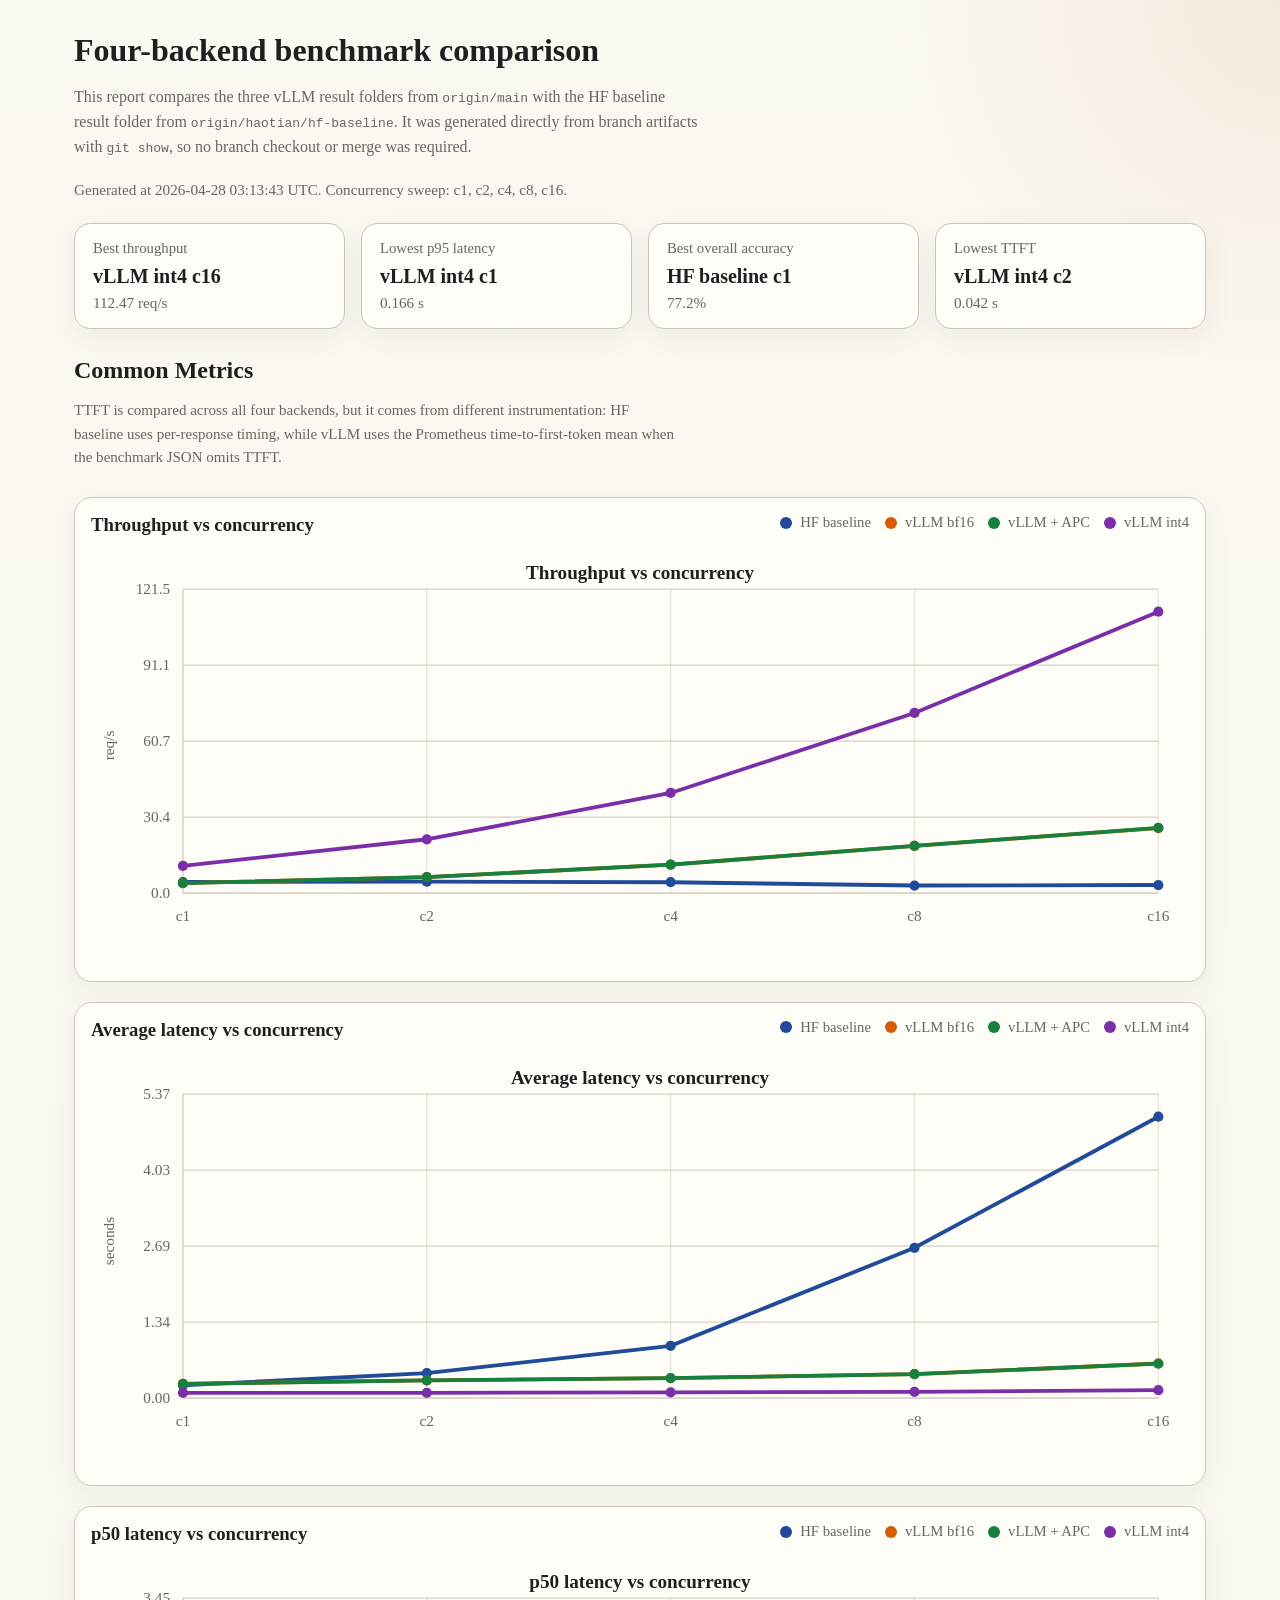
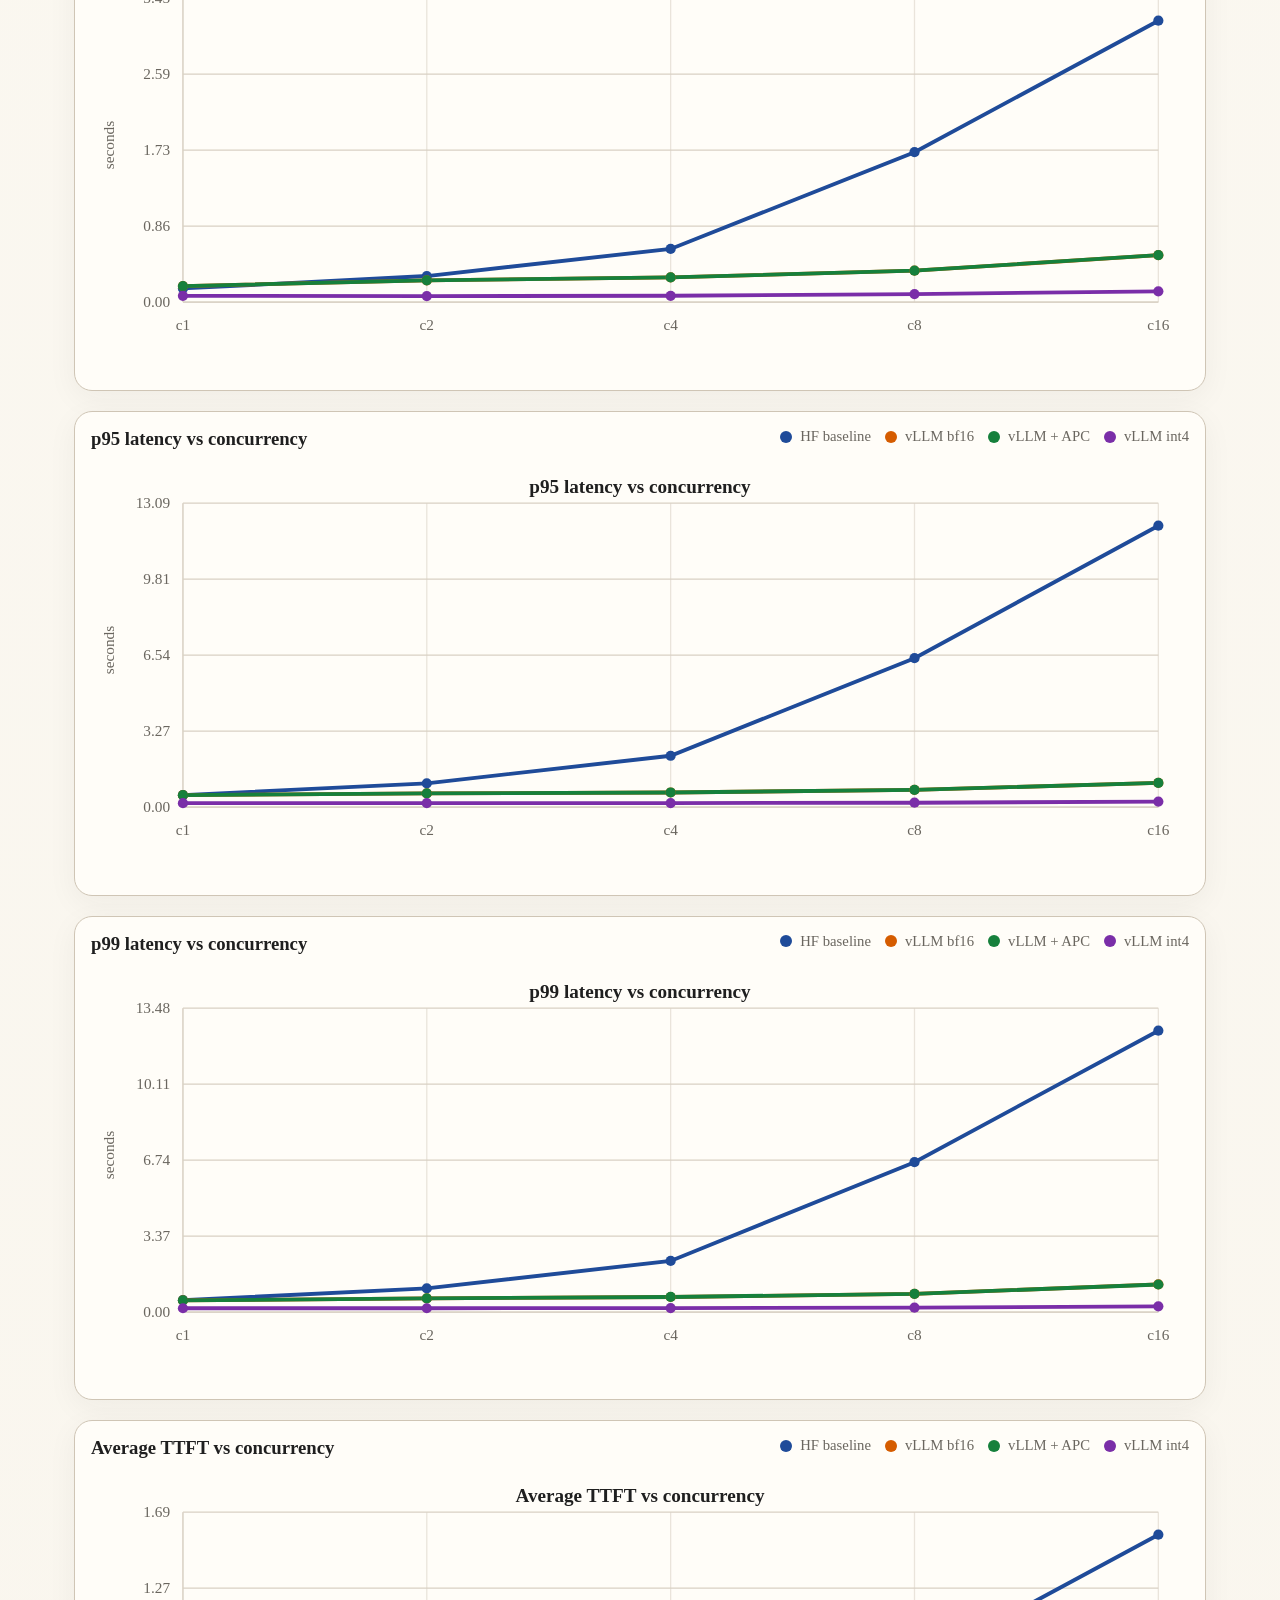
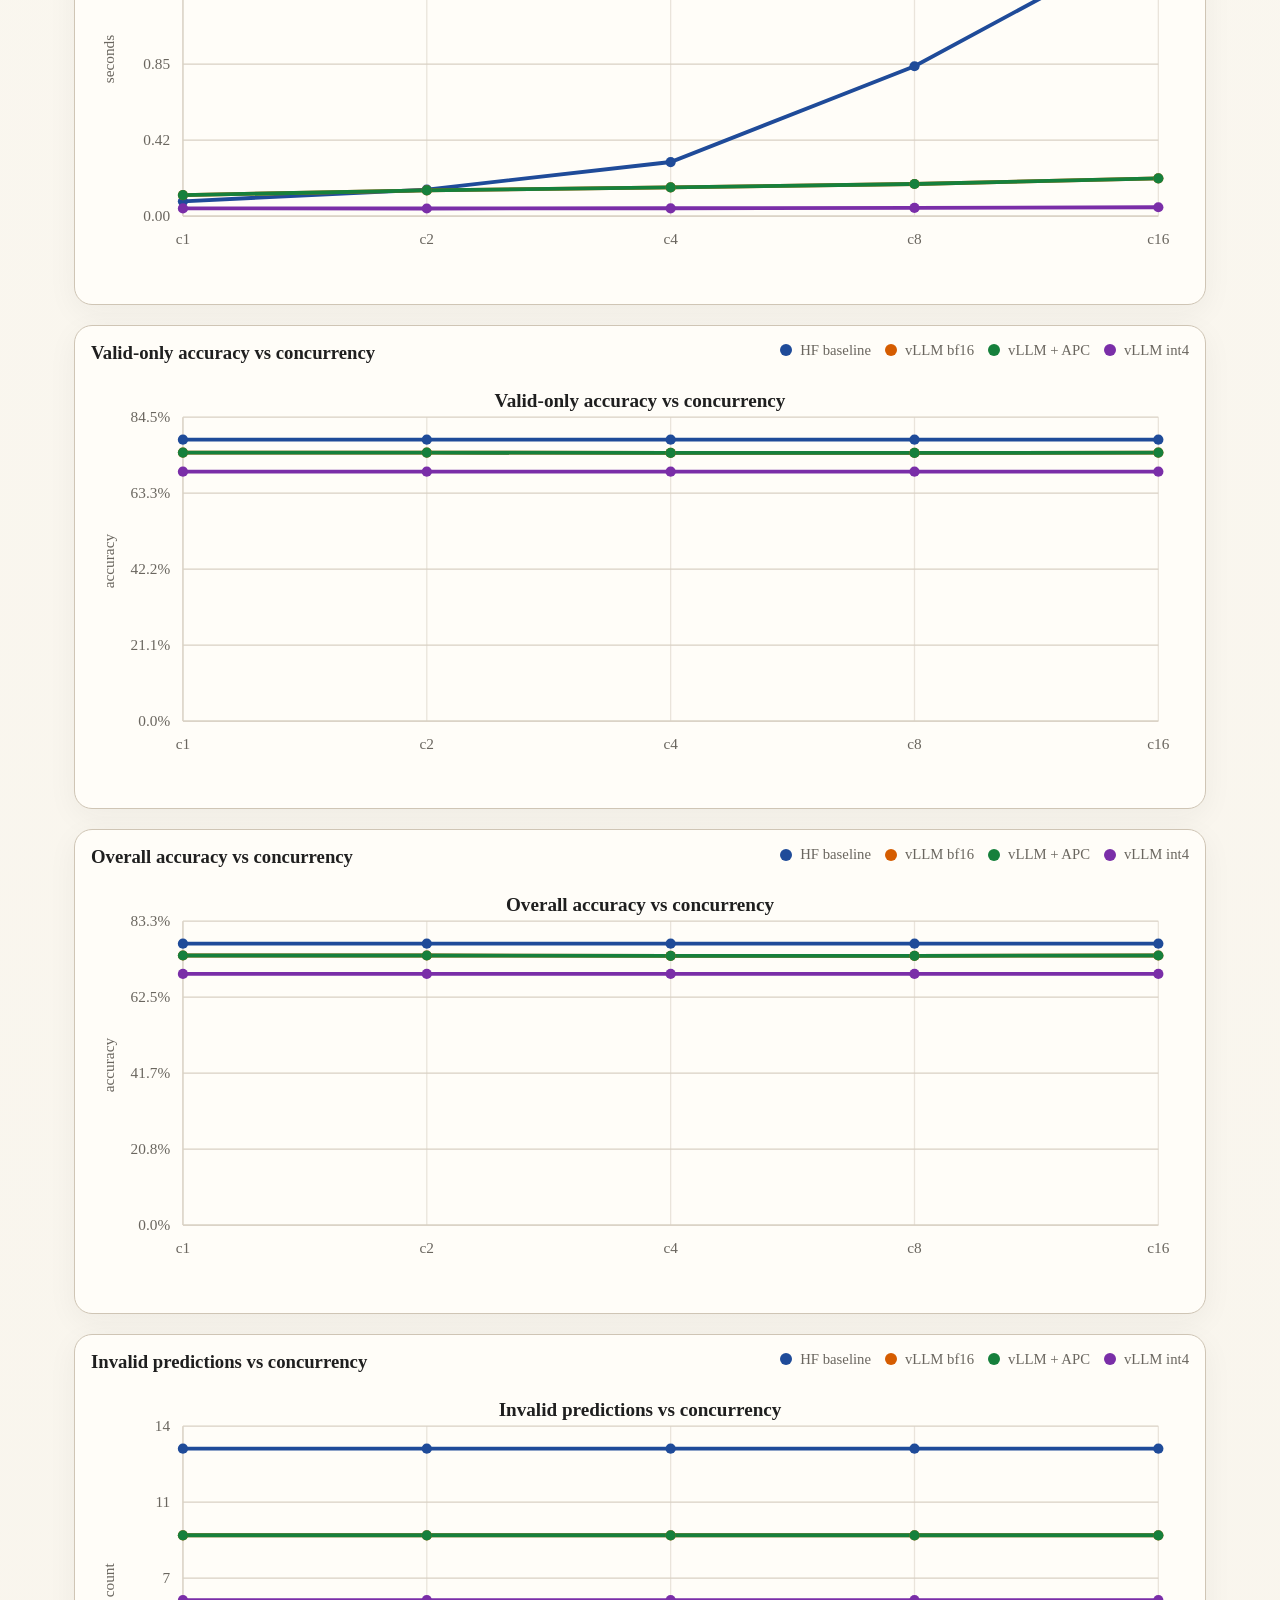
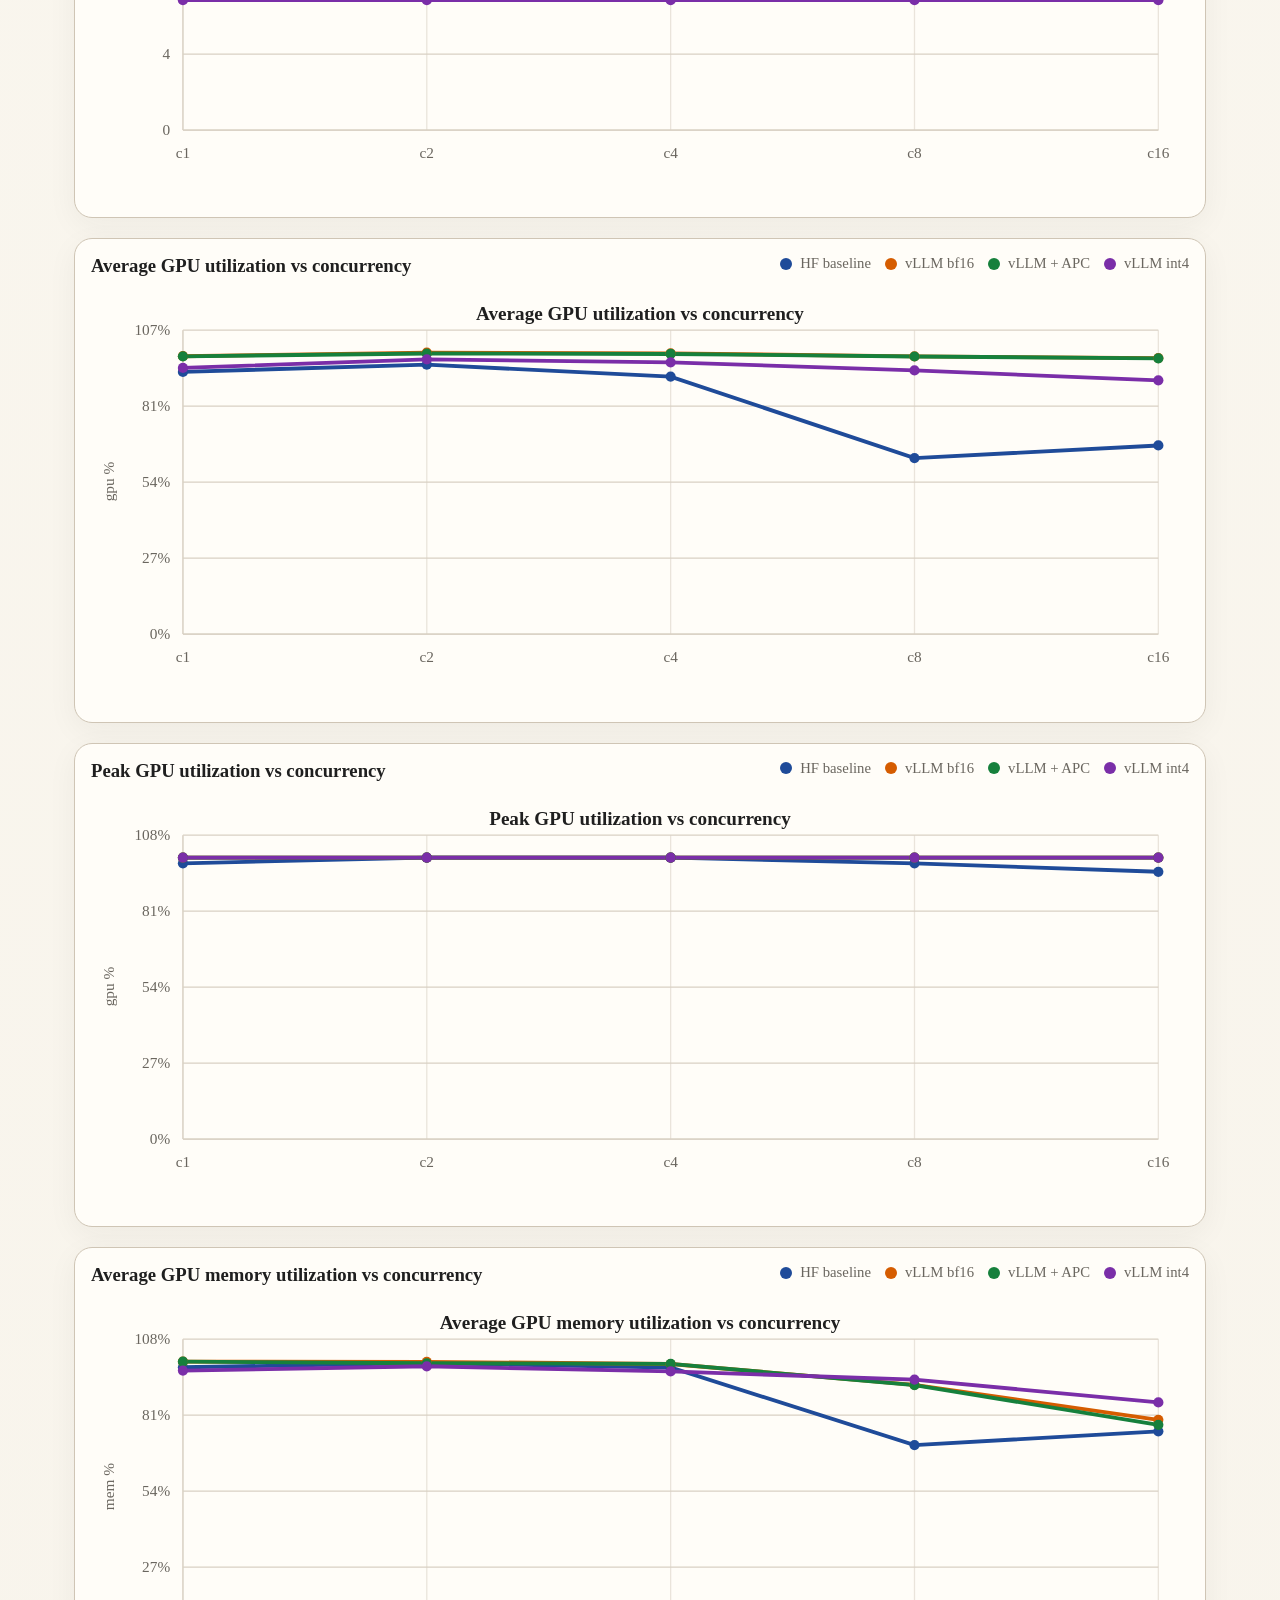
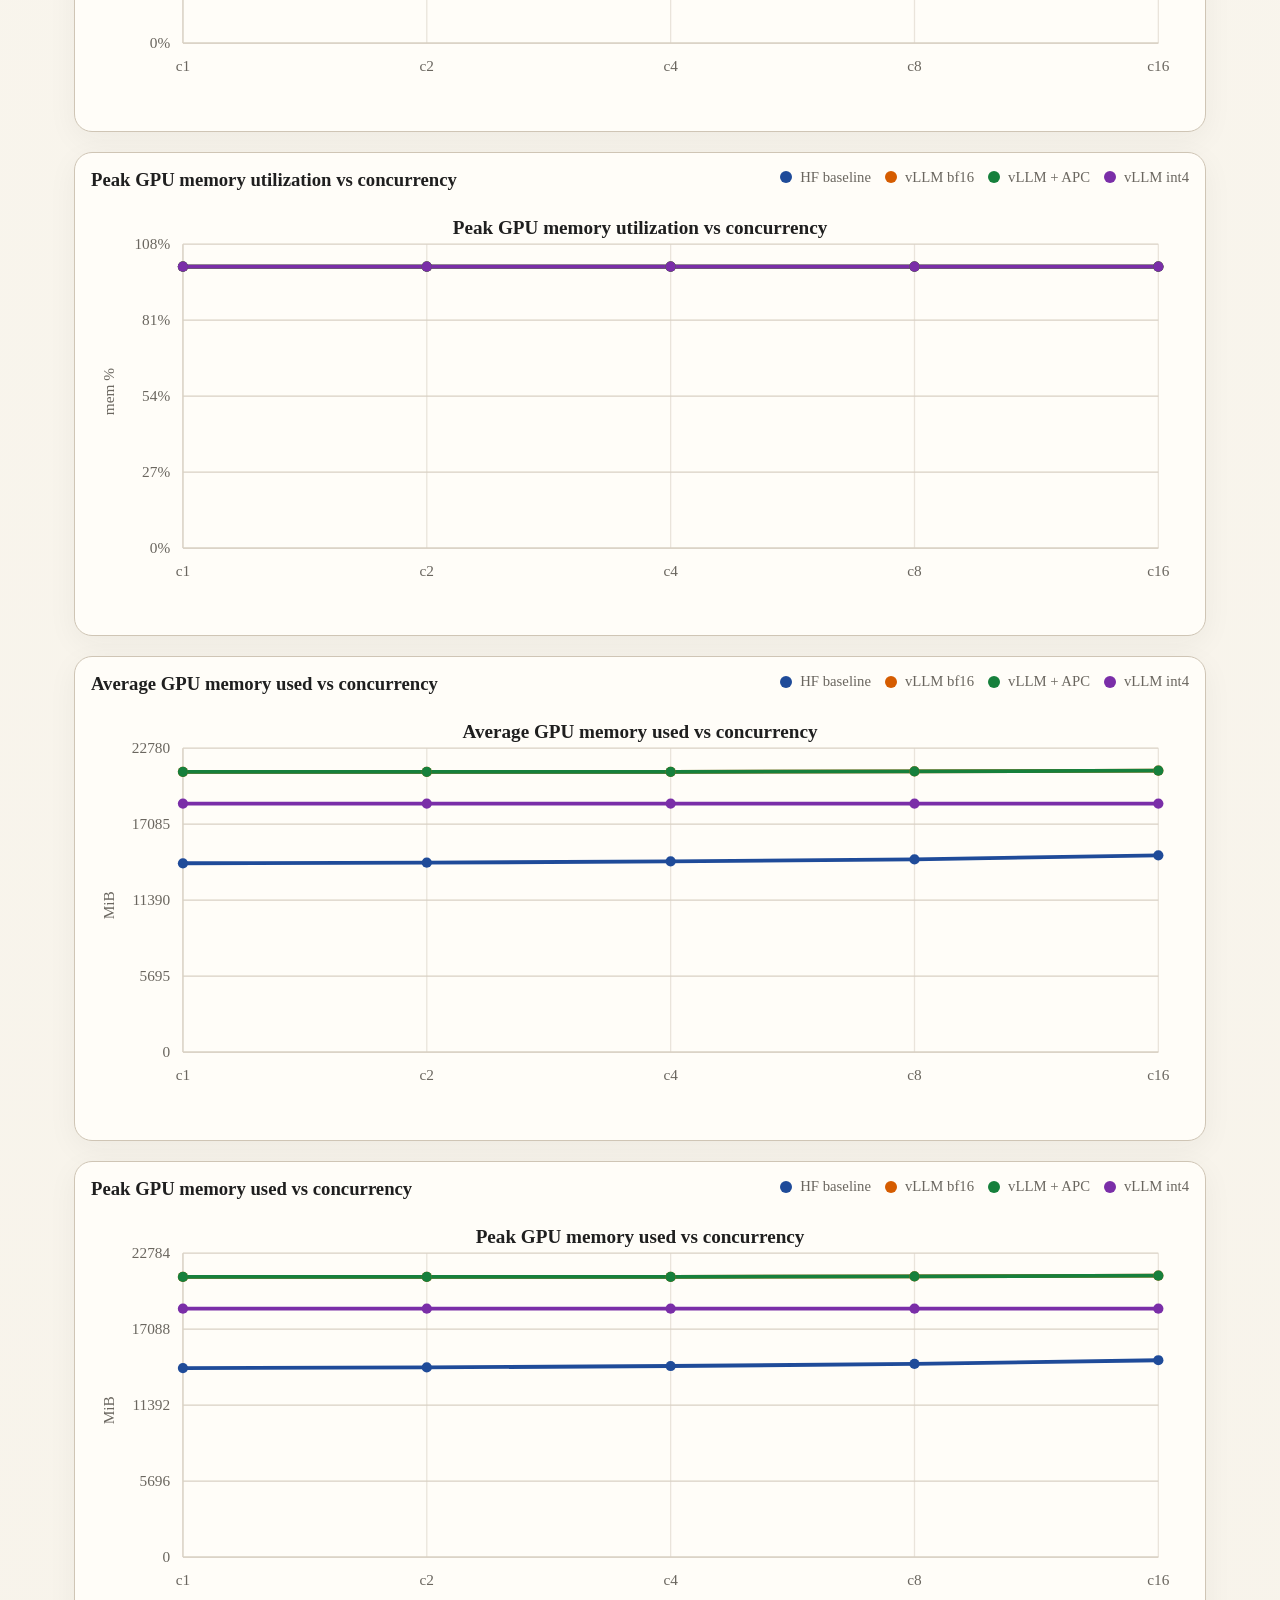
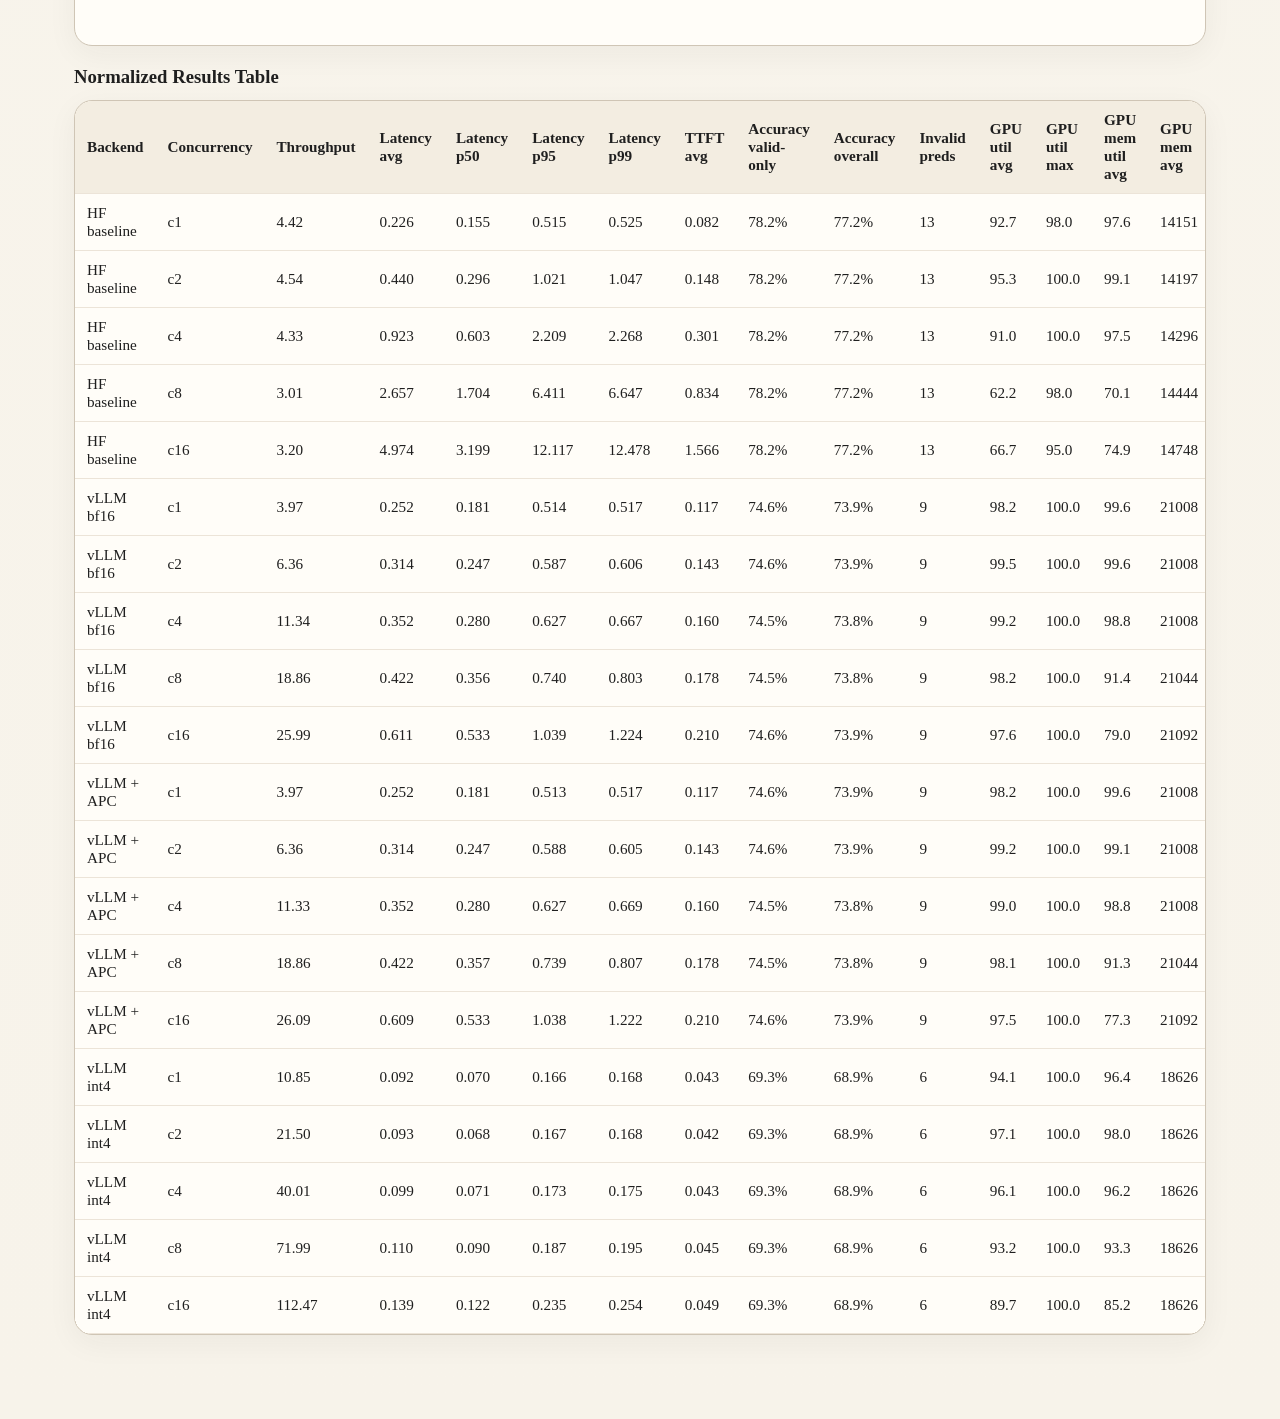
==== outputs/branch_comparison/four_backend_comparison.html @ 44f23759 "patch kv cache; make batching policy explicit" ====
<!DOCTYPE html>
<html lang="en">
<head>
  <meta charset="utf-8" />
  <meta name="viewport" content="width=device-width, initial-scale=1" />
  <title>Four-backend Benchmark Comparison</title>
  <style>
    :root {
      --bg: #f7f3ea;
      --surface: #fffdf8;
      --ink: #1f1f1f;
      --muted: #6a665f;
      --grid: #d9d1c4;
      --border: #cfc5b5;
      --accent: #a04b00;
    }
    * { box-sizing: border-box; }
    body {
      margin: 0;
      font-family: Georgia, "Times New Roman", serif;
      color: var(--ink);
      background:
        radial-gradient(circle at top right, rgba(160, 75, 0, 0.08), transparent 24rem),
        linear-gradient(180deg, #fbf8f1, var(--bg));
    }
    main {
      max-width: 1180px;
      margin: 0 auto;
      padding: 32px 24px 56px;
    }
    h1, h2, h3 { margin: 0 0 12px; }
    p { line-height: 1.55; }
    .lede {
      max-width: 78ch;
      color: var(--muted);
      margin-bottom: 22px;
    }
    .meta {
      color: var(--muted);
      font-size: 0.95rem;
      margin-bottom: 24px;
    }
    .card-grid {
      display: grid;
      grid-template-columns: repeat(auto-fit, minmax(220px, 1fr));
      gap: 16px;
      margin-bottom: 28px;
    }
    .card {
      background: var(--surface);
      border: 1px solid var(--border);
      border-radius: 16px;
      padding: 16px 18px;
      box-shadow: 0 8px 30px rgba(31, 31, 31, 0.06);
    }
    .card-title {
      color: var(--muted);
      font-size: 0.92rem;
      margin-bottom: 8px;
    }
    .card-value {
      font-size: 1.25rem;
      font-weight: 700;
      margin-bottom: 6px;
    }
    .card-note {
      color: var(--muted);
      font-size: 0.95rem;
    }
    .chart-section {
      background: var(--surface);
      border: 1px solid var(--border);
      border-radius: 18px;
      padding: 16px;
      margin-bottom: 20px;
      box-shadow: 0 8px 30px rgba(31, 31, 31, 0.05);
    }
    .chart-header {
      display: flex;
      justify-content: space-between;
      align-items: flex-start;
      gap: 16px;
      margin-bottom: 8px;
    }
    .legend {
      display: flex;
      flex-wrap: wrap;
      gap: 10px 14px;
      color: var(--muted);
      font-size: 0.92rem;
    }
    .legend-item {
      display: inline-flex;
      align-items: center;
      gap: 8px;
    }
    .legend-swatch {
      width: 12px;
      height: 12px;
      border-radius: 999px;
      display: inline-block;
    }
    .chart {
      width: 100%;
      height: auto;
      display: block;
    }
    .axis, .grid {
      stroke: var(--grid);
      stroke-width: 1;
    }
    .xgrid {
      opacity: 0.55;
    }
    .axis-label {
      fill: var(--muted);
      font-size: 12px;
    }
    .chart-title {
      fill: var(--ink);
      font-size: 15px;
      font-weight: 600;
    }
    section {
      margin-bottom: 28px;
    }
    .table-wrap {
      overflow-x: auto;
      background: var(--surface);
      border: 1px solid var(--border);
      border-radius: 18px;
      box-shadow: 0 8px 30px rgba(31, 31, 31, 0.05);
    }
    table {
      width: 100%;
      border-collapse: collapse;
      min-width: 900px;
    }
    th, td {
      padding: 10px 12px;
      border-bottom: 1px solid #ece4d8;
      text-align: left;
      font-size: 0.95rem;
    }
    th {
      background: #f3ede1;
      position: sticky;
      top: 0;
    }
    .note {
      color: var(--muted);
      font-size: 0.94rem;
      max-width: 80ch;
    }
  </style>
</head>
<body>
  <main>
    <h1>Four-backend benchmark comparison</h1>
    <p class="lede">
      This report compares the three vLLM result folders from <code>origin/main</code> with the
      HF baseline result folder from <code>origin/haotian/hf-baseline</code>. It was generated
      directly from branch artifacts with <code>git show</code>, so no branch checkout or merge was required.
    </p>
    <div class="meta">
      Generated at 2026-04-28 03:13:43 UTC.
      Concurrency sweep: c1, c2, c4, c8, c16.
    </div>
    <div class="card-grid">
    <div class="card">
      <div class="card-title">Best throughput</div>
      <div class="card-value">vLLM int4 c16</div>
      <div class="card-note">112.47 req/s</div>
    </div>
    
    <div class="card">
      <div class="card-title">Lowest p95 latency</div>
      <div class="card-value">vLLM int4 c1</div>
      <div class="card-note">0.166 s</div>
    </div>
    
    <div class="card">
      <div class="card-title">Best overall accuracy</div>
      <div class="card-value">HF baseline c1</div>
      <div class="card-note">77.2%</div>
    </div>
    
    <div class="card">
      <div class="card-title">Lowest TTFT</div>
      <div class="card-value">vLLM int4 c2</div>
      <div class="card-note">0.042 s</div>
    </div>
    </div>
    <section>
      <h2>Common Metrics</h2>
      <p class="note">
        TTFT is compared across all four backends, but it comes from different instrumentation:
        HF baseline uses per-response timing, while vLLM uses the Prometheus time-to-first-token mean when the benchmark JSON omits TTFT.
      </p>
    </section>
    
    <section class="chart-section">
      <div class="chart-header">
        <h3>Throughput vs concurrency</h3>
        <div class="legend"><div class="legend-item"><span class="legend-swatch" style="background:#1f4b99"></span>HF baseline</div><div class="legend-item"><span class="legend-swatch" style="background:#d55c00"></span>vLLM bf16</div><div class="legend-item"><span class="legend-swatch" style="background:#16803c"></span>vLLM + APC</div><div class="legend-item"><span class="legend-swatch" style="background:#7a2ea8"></span>vLLM int4</div></div>
      </div>
      <svg viewBox="0 0 860 320" class="chart" role="img" aria-label="Throughput vs concurrency">
        <text x="430.00" y="18" text-anchor="middle" class="chart-title">Throughput vs concurrency</text>
        <text x="18" y="160.00" transform="rotate(-90 18 160.00)" class="axis-label">req/s</text>
        <line x1="72" y1="264.00" x2="836" y2="264.00" class="grid" /><text x="62" y="268.00" text-anchor="end" class="axis-label">0.0</text><line x1="72" y1="204.50" x2="836" y2="204.50" class="grid" /><text x="62" y="208.50" text-anchor="end" class="axis-label">30.4</text><line x1="72" y1="145.00" x2="836" y2="145.00" class="grid" /><text x="62" y="149.00" text-anchor="end" class="axis-label">60.7</text><line x1="72" y1="85.50" x2="836" y2="85.50" class="grid" /><text x="62" y="89.50" text-anchor="end" class="axis-label">91.1</text><line x1="72" y1="26.00" x2="836" y2="26.00" class="grid" /><text x="62" y="30.00" text-anchor="end" class="axis-label">121.5</text>
        <line x1="72.00" y1="26" x2="72.00" y2="264" class="grid xgrid" /><text x="72.00" y="286" text-anchor="middle" class="axis-label">c1</text><line x1="263.00" y1="26" x2="263.00" y2="264" class="grid xgrid" /><text x="263.00" y="286" text-anchor="middle" class="axis-label">c2</text><line x1="454.00" y1="26" x2="454.00" y2="264" class="grid xgrid" /><text x="454.00" y="286" text-anchor="middle" class="axis-label">c4</text><line x1="645.00" y1="26" x2="645.00" y2="264" class="grid xgrid" /><text x="645.00" y="286" text-anchor="middle" class="axis-label">c8</text><line x1="836.00" y1="26" x2="836.00" y2="264" class="grid xgrid" /><text x="836.00" y="286" text-anchor="middle" class="axis-label">c16</text>
        <line x1="72" y1="264" x2="836" y2="264" class="axis" />
        <line x1="72" y1="26" x2="72" y2="264" class="axis" />
        <path d="M 72.00 255.34 L 263.00 255.10 L 454.00 255.52 L 645.00 258.11 L 836.00 257.72" fill="none" stroke="#1f4b99" stroke-width="3" stroke-linecap="round" /><path d="M 72.00 256.22 L 263.00 251.54 L 454.00 241.78 L 645.00 227.05 L 836.00 213.08" fill="none" stroke="#d55c00" stroke-width="3" stroke-linecap="round" /><path d="M 72.00 256.22 L 263.00 251.55 L 454.00 241.80 L 645.00 227.05 L 836.00 212.88" fill="none" stroke="#16803c" stroke-width="3" stroke-linecap="round" /><path d="M 72.00 242.74 L 263.00 221.88 L 454.00 185.61 L 645.00 122.94 L 836.00 43.63" fill="none" stroke="#7a2ea8" stroke-width="3" stroke-linecap="round" />
        <circle cx="72.00" cy="255.34" r="4" fill="#1f4b99"><title>HF baseline c1: 4.4</title></circle><circle cx="263.00" cy="255.10" r="4" fill="#1f4b99"><title>HF baseline c2: 4.5</title></circle><circle cx="454.00" cy="255.52" r="4" fill="#1f4b99"><title>HF baseline c4: 4.3</title></circle><circle cx="645.00" cy="258.11" r="4" fill="#1f4b99"><title>HF baseline c8: 3.0</title></circle><circle cx="836.00" cy="257.72" r="4" fill="#1f4b99"><title>HF baseline c16: 3.2</title></circle><circle cx="72.00" cy="256.22" r="4" fill="#d55c00"><title>vLLM bf16 c1: 4.0</title></circle><circle cx="263.00" cy="251.54" r="4" fill="#d55c00"><title>vLLM bf16 c2: 6.4</title></circle><circle cx="454.00" cy="241.78" r="4" fill="#d55c00"><title>vLLM bf16 c4: 11.3</title></circle><circle cx="645.00" cy="227.05" r="4" fill="#d55c00"><title>vLLM bf16 c8: 18.9</title></circle><circle cx="836.00" cy="213.08" r="4" fill="#d55c00"><title>vLLM bf16 c16: 26.0</title></circle><circle cx="72.00" cy="256.22" r="4" fill="#16803c"><title>vLLM + APC c1: 4.0</title></circle><circle cx="263.00" cy="251.55" r="4" fill="#16803c"><title>vLLM + APC c2: 6.4</title></circle><circle cx="454.00" cy="241.80" r="4" fill="#16803c"><title>vLLM + APC c4: 11.3</title></circle><circle cx="645.00" cy="227.05" r="4" fill="#16803c"><title>vLLM + APC c8: 18.9</title></circle><circle cx="836.00" cy="212.88" r="4" fill="#16803c"><title>vLLM + APC c16: 26.1</title></circle><circle cx="72.00" cy="242.74" r="4" fill="#7a2ea8"><title>vLLM int4 c1: 10.9</title></circle><circle cx="263.00" cy="221.88" r="4" fill="#7a2ea8"><title>vLLM int4 c2: 21.5</title></circle><circle cx="454.00" cy="185.61" r="4" fill="#7a2ea8"><title>vLLM int4 c4: 40.0</title></circle><circle cx="645.00" cy="122.94" r="4" fill="#7a2ea8"><title>vLLM int4 c8: 72.0</title></circle><circle cx="836.00" cy="43.63" r="4" fill="#7a2ea8"><title>vLLM int4 c16: 112.5</title></circle>
      </svg>
    </section>
    
    <section class="chart-section">
      <div class="chart-header">
        <h3>Average latency vs concurrency</h3>
        <div class="legend"><div class="legend-item"><span class="legend-swatch" style="background:#1f4b99"></span>HF baseline</div><div class="legend-item"><span class="legend-swatch" style="background:#d55c00"></span>vLLM bf16</div><div class="legend-item"><span class="legend-swatch" style="background:#16803c"></span>vLLM + APC</div><div class="legend-item"><span class="legend-swatch" style="background:#7a2ea8"></span>vLLM int4</div></div>
      </div>
      <svg viewBox="0 0 860 320" class="chart" role="img" aria-label="Average latency vs concurrency">
        <text x="430.00" y="18" text-anchor="middle" class="chart-title">Average latency vs concurrency</text>
        <text x="18" y="160.00" transform="rotate(-90 18 160.00)" class="axis-label">seconds</text>
        <line x1="72" y1="264.00" x2="836" y2="264.00" class="grid" /><text x="62" y="268.00" text-anchor="end" class="axis-label">0.00</text><line x1="72" y1="204.50" x2="836" y2="204.50" class="grid" /><text x="62" y="208.50" text-anchor="end" class="axis-label">1.34</text><line x1="72" y1="145.00" x2="836" y2="145.00" class="grid" /><text x="62" y="149.00" text-anchor="end" class="axis-label">2.69</text><line x1="72" y1="85.50" x2="836" y2="85.50" class="grid" /><text x="62" y="89.50" text-anchor="end" class="axis-label">4.03</text><line x1="72" y1="26.00" x2="836" y2="26.00" class="grid" /><text x="62" y="30.00" text-anchor="end" class="axis-label">5.37</text>
        <line x1="72.00" y1="26" x2="72.00" y2="264" class="grid xgrid" /><text x="72.00" y="286" text-anchor="middle" class="axis-label">c1</text><line x1="263.00" y1="26" x2="263.00" y2="264" class="grid xgrid" /><text x="263.00" y="286" text-anchor="middle" class="axis-label">c2</text><line x1="454.00" y1="26" x2="454.00" y2="264" class="grid xgrid" /><text x="454.00" y="286" text-anchor="middle" class="axis-label">c4</text><line x1="645.00" y1="26" x2="645.00" y2="264" class="grid xgrid" /><text x="645.00" y="286" text-anchor="middle" class="axis-label">c8</text><line x1="836.00" y1="26" x2="836.00" y2="264" class="grid xgrid" /><text x="836.00" y="286" text-anchor="middle" class="axis-label">c16</text>
        <line x1="72" y1="264" x2="836" y2="264" class="axis" />
        <line x1="72" y1="26" x2="72" y2="264" class="axis" />
        <path d="M 72.00 253.98 L 263.00 244.51 L 454.00 223.11 L 645.00 146.30 L 836.00 43.63" fill="none" stroke="#1f4b99" stroke-width="3" stroke-linecap="round" /><path d="M 72.00 252.84 L 263.00 250.09 L 454.00 248.42 L 645.00 245.30 L 836.00 236.93" fill="none" stroke="#d55c00" stroke-width="3" stroke-linecap="round" /><path d="M 72.00 252.84 L 263.00 250.09 L 454.00 248.41 L 645.00 245.30 L 836.00 237.03" fill="none" stroke="#16803c" stroke-width="3" stroke-linecap="round" /><path d="M 72.00 259.92 L 263.00 259.90 L 454.00 259.59 L 645.00 259.13 L 836.00 257.83" fill="none" stroke="#7a2ea8" stroke-width="3" stroke-linecap="round" />
        <circle cx="72.00" cy="253.98" r="4" fill="#1f4b99"><title>HF baseline c1: 0.23</title></circle><circle cx="263.00" cy="244.51" r="4" fill="#1f4b99"><title>HF baseline c2: 0.44</title></circle><circle cx="454.00" cy="223.11" r="4" fill="#1f4b99"><title>HF baseline c4: 0.92</title></circle><circle cx="645.00" cy="146.30" r="4" fill="#1f4b99"><title>HF baseline c8: 2.66</title></circle><circle cx="836.00" cy="43.63" r="4" fill="#1f4b99"><title>HF baseline c16: 4.97</title></circle><circle cx="72.00" cy="252.84" r="4" fill="#d55c00"><title>vLLM bf16 c1: 0.25</title></circle><circle cx="263.00" cy="250.09" r="4" fill="#d55c00"><title>vLLM bf16 c2: 0.31</title></circle><circle cx="454.00" cy="248.42" r="4" fill="#d55c00"><title>vLLM bf16 c4: 0.35</title></circle><circle cx="645.00" cy="245.30" r="4" fill="#d55c00"><title>vLLM bf16 c8: 0.42</title></circle><circle cx="836.00" cy="236.93" r="4" fill="#d55c00"><title>vLLM bf16 c16: 0.61</title></circle><circle cx="72.00" cy="252.84" r="4" fill="#16803c"><title>vLLM + APC c1: 0.25</title></circle><circle cx="263.00" cy="250.09" r="4" fill="#16803c"><title>vLLM + APC c2: 0.31</title></circle><circle cx="454.00" cy="248.41" r="4" fill="#16803c"><title>vLLM + APC c4: 0.35</title></circle><circle cx="645.00" cy="245.30" r="4" fill="#16803c"><title>vLLM + APC c8: 0.42</title></circle><circle cx="836.00" cy="237.03" r="4" fill="#16803c"><title>vLLM + APC c16: 0.61</title></circle><circle cx="72.00" cy="259.92" r="4" fill="#7a2ea8"><title>vLLM int4 c1: 0.09</title></circle><circle cx="263.00" cy="259.90" r="4" fill="#7a2ea8"><title>vLLM int4 c2: 0.09</title></circle><circle cx="454.00" cy="259.59" r="4" fill="#7a2ea8"><title>vLLM int4 c4: 0.10</title></circle><circle cx="645.00" cy="259.13" r="4" fill="#7a2ea8"><title>vLLM int4 c8: 0.11</title></circle><circle cx="836.00" cy="257.83" r="4" fill="#7a2ea8"><title>vLLM int4 c16: 0.14</title></circle>
      </svg>
    </section>
    
    <section class="chart-section">
      <div class="chart-header">
        <h3>p50 latency vs concurrency</h3>
        <div class="legend"><div class="legend-item"><span class="legend-swatch" style="background:#1f4b99"></span>HF baseline</div><div class="legend-item"><span class="legend-swatch" style="background:#d55c00"></span>vLLM bf16</div><div class="legend-item"><span class="legend-swatch" style="background:#16803c"></span>vLLM + APC</div><div class="legend-item"><span class="legend-swatch" style="background:#7a2ea8"></span>vLLM int4</div></div>
      </div>
      <svg viewBox="0 0 860 320" class="chart" role="img" aria-label="p50 latency vs concurrency">
        <text x="430.00" y="18" text-anchor="middle" class="chart-title">p50 latency vs concurrency</text>
        <text x="18" y="160.00" transform="rotate(-90 18 160.00)" class="axis-label">seconds</text>
        <line x1="72" y1="264.00" x2="836" y2="264.00" class="grid" /><text x="62" y="268.00" text-anchor="end" class="axis-label">0.00</text><line x1="72" y1="204.50" x2="836" y2="204.50" class="grid" /><text x="62" y="208.50" text-anchor="end" class="axis-label">0.86</text><line x1="72" y1="145.00" x2="836" y2="145.00" class="grid" /><text x="62" y="149.00" text-anchor="end" class="axis-label">1.73</text><line x1="72" y1="85.50" x2="836" y2="85.50" class="grid" /><text x="62" y="89.50" text-anchor="end" class="axis-label">2.59</text><line x1="72" y1="26.00" x2="836" y2="26.00" class="grid" /><text x="62" y="30.00" text-anchor="end" class="axis-label">3.45</text>
        <line x1="72.00" y1="26" x2="72.00" y2="264" class="grid xgrid" /><text x="72.00" y="286" text-anchor="middle" class="axis-label">c1</text><line x1="263.00" y1="26" x2="263.00" y2="264" class="grid xgrid" /><text x="263.00" y="286" text-anchor="middle" class="axis-label">c2</text><line x1="454.00" y1="26" x2="454.00" y2="264" class="grid xgrid" /><text x="454.00" y="286" text-anchor="middle" class="axis-label">c4</text><line x1="645.00" y1="26" x2="645.00" y2="264" class="grid xgrid" /><text x="645.00" y="286" text-anchor="middle" class="axis-label">c8</text><line x1="836.00" y1="26" x2="836.00" y2="264" class="grid xgrid" /><text x="836.00" y="286" text-anchor="middle" class="axis-label">c16</text>
        <line x1="72" y1="264" x2="836" y2="264" class="axis" />
        <line x1="72" y1="26" x2="72" y2="264" class="axis" />
        <path d="M 72.00 253.34 L 263.00 243.62 L 454.00 222.43 L 645.00 146.63 L 836.00 43.63" fill="none" stroke="#1f4b99" stroke-width="3" stroke-linecap="round" /><path d="M 72.00 251.51 L 263.00 246.97 L 454.00 244.68 L 645.00 239.44 L 836.00 227.27" fill="none" stroke="#d55c00" stroke-width="3" stroke-linecap="round" /><path d="M 72.00 251.51 L 263.00 246.97 L 454.00 244.70 L 645.00 239.40 L 836.00 227.24" fill="none" stroke="#16803c" stroke-width="3" stroke-linecap="round" /><path d="M 72.00 259.14 L 263.00 259.33 L 454.00 259.09 L 645.00 257.77 L 836.00 255.62" fill="none" stroke="#7a2ea8" stroke-width="3" stroke-linecap="round" />
        <circle cx="72.00" cy="253.34" r="4" fill="#1f4b99"><title>HF baseline c1: 0.15</title></circle><circle cx="263.00" cy="243.62" r="4" fill="#1f4b99"><title>HF baseline c2: 0.30</title></circle><circle cx="454.00" cy="222.43" r="4" fill="#1f4b99"><title>HF baseline c4: 0.60</title></circle><circle cx="645.00" cy="146.63" r="4" fill="#1f4b99"><title>HF baseline c8: 1.70</title></circle><circle cx="836.00" cy="43.63" r="4" fill="#1f4b99"><title>HF baseline c16: 3.20</title></circle><circle cx="72.00" cy="251.51" r="4" fill="#d55c00"><title>vLLM bf16 c1: 0.18</title></circle><circle cx="263.00" cy="246.97" r="4" fill="#d55c00"><title>vLLM bf16 c2: 0.25</title></circle><circle cx="454.00" cy="244.68" r="4" fill="#d55c00"><title>vLLM bf16 c4: 0.28</title></circle><circle cx="645.00" cy="239.44" r="4" fill="#d55c00"><title>vLLM bf16 c8: 0.36</title></circle><circle cx="836.00" cy="227.27" r="4" fill="#d55c00"><title>vLLM bf16 c16: 0.53</title></circle><circle cx="72.00" cy="251.51" r="4" fill="#16803c"><title>vLLM + APC c1: 0.18</title></circle><circle cx="263.00" cy="246.97" r="4" fill="#16803c"><title>vLLM + APC c2: 0.25</title></circle><circle cx="454.00" cy="244.70" r="4" fill="#16803c"><title>vLLM + APC c4: 0.28</title></circle><circle cx="645.00" cy="239.40" r="4" fill="#16803c"><title>vLLM + APC c8: 0.36</title></circle><circle cx="836.00" cy="227.24" r="4" fill="#16803c"><title>vLLM + APC c16: 0.53</title></circle><circle cx="72.00" cy="259.14" r="4" fill="#7a2ea8"><title>vLLM int4 c1: 0.07</title></circle><circle cx="263.00" cy="259.33" r="4" fill="#7a2ea8"><title>vLLM int4 c2: 0.07</title></circle><circle cx="454.00" cy="259.09" r="4" fill="#7a2ea8"><title>vLLM int4 c4: 0.07</title></circle><circle cx="645.00" cy="257.77" r="4" fill="#7a2ea8"><title>vLLM int4 c8: 0.09</title></circle><circle cx="836.00" cy="255.62" r="4" fill="#7a2ea8"><title>vLLM int4 c16: 0.12</title></circle>
      </svg>
    </section>
    
    <section class="chart-section">
      <div class="chart-header">
        <h3>p95 latency vs concurrency</h3>
        <div class="legend"><div class="legend-item"><span class="legend-swatch" style="background:#1f4b99"></span>HF baseline</div><div class="legend-item"><span class="legend-swatch" style="background:#d55c00"></span>vLLM bf16</div><div class="legend-item"><span class="legend-swatch" style="background:#16803c"></span>vLLM + APC</div><div class="legend-item"><span class="legend-swatch" style="background:#7a2ea8"></span>vLLM int4</div></div>
      </div>
      <svg viewBox="0 0 860 320" class="chart" role="img" aria-label="p95 latency vs concurrency">
        <text x="430.00" y="18" text-anchor="middle" class="chart-title">p95 latency vs concurrency</text>
        <text x="18" y="160.00" transform="rotate(-90 18 160.00)" class="axis-label">seconds</text>
        <line x1="72" y1="264.00" x2="836" y2="264.00" class="grid" /><text x="62" y="268.00" text-anchor="end" class="axis-label">0.00</text><line x1="72" y1="204.50" x2="836" y2="204.50" class="grid" /><text x="62" y="208.50" text-anchor="end" class="axis-label">3.27</text><line x1="72" y1="145.00" x2="836" y2="145.00" class="grid" /><text x="62" y="149.00" text-anchor="end" class="axis-label">6.54</text><line x1="72" y1="85.50" x2="836" y2="85.50" class="grid" /><text x="62" y="89.50" text-anchor="end" class="axis-label">9.81</text><line x1="72" y1="26.00" x2="836" y2="26.00" class="grid" /><text x="62" y="30.00" text-anchor="end" class="axis-label">13.09</text>
        <line x1="72.00" y1="26" x2="72.00" y2="264" class="grid xgrid" /><text x="72.00" y="286" text-anchor="middle" class="axis-label">c1</text><line x1="263.00" y1="26" x2="263.00" y2="264" class="grid xgrid" /><text x="263.00" y="286" text-anchor="middle" class="axis-label">c2</text><line x1="454.00" y1="26" x2="454.00" y2="264" class="grid xgrid" /><text x="454.00" y="286" text-anchor="middle" class="axis-label">c4</text><line x1="645.00" y1="26" x2="645.00" y2="264" class="grid xgrid" /><text x="645.00" y="286" text-anchor="middle" class="axis-label">c8</text><line x1="836.00" y1="26" x2="836.00" y2="264" class="grid xgrid" /><text x="836.00" y="286" text-anchor="middle" class="axis-label">c16</text>
        <line x1="72" y1="264" x2="836" y2="264" class="axis" />
        <line x1="72" y1="26" x2="72" y2="264" class="axis" />
        <path d="M 72.00 254.63 L 263.00 245.43 L 454.00 223.83 L 645.00 147.41 L 836.00 43.63" fill="none" stroke="#1f4b99" stroke-width="3" stroke-linecap="round" /><path d="M 72.00 254.66 L 263.00 253.32 L 454.00 252.59 L 645.00 250.55 L 836.00 245.10" fill="none" stroke="#d55c00" stroke-width="3" stroke-linecap="round" /><path d="M 72.00 254.66 L 263.00 253.31 L 454.00 252.59 L 645.00 250.55 L 836.00 245.12" fill="none" stroke="#16803c" stroke-width="3" stroke-linecap="round" /><path d="M 72.00 260.99 L 263.00 260.97 L 454.00 260.86 L 645.00 260.61 L 836.00 259.73" fill="none" stroke="#7a2ea8" stroke-width="3" stroke-linecap="round" />
        <circle cx="72.00" cy="254.63" r="4" fill="#1f4b99"><title>HF baseline c1: 0.52</title></circle><circle cx="263.00" cy="245.43" r="4" fill="#1f4b99"><title>HF baseline c2: 1.02</title></circle><circle cx="454.00" cy="223.83" r="4" fill="#1f4b99"><title>HF baseline c4: 2.21</title></circle><circle cx="645.00" cy="147.41" r="4" fill="#1f4b99"><title>HF baseline c8: 6.41</title></circle><circle cx="836.00" cy="43.63" r="4" fill="#1f4b99"><title>HF baseline c16: 12.12</title></circle><circle cx="72.00" cy="254.66" r="4" fill="#d55c00"><title>vLLM bf16 c1: 0.51</title></circle><circle cx="263.00" cy="253.32" r="4" fill="#d55c00"><title>vLLM bf16 c2: 0.59</title></circle><circle cx="454.00" cy="252.59" r="4" fill="#d55c00"><title>vLLM bf16 c4: 0.63</title></circle><circle cx="645.00" cy="250.55" r="4" fill="#d55c00"><title>vLLM bf16 c8: 0.74</title></circle><circle cx="836.00" cy="245.10" r="4" fill="#d55c00"><title>vLLM bf16 c16: 1.04</title></circle><circle cx="72.00" cy="254.66" r="4" fill="#16803c"><title>vLLM + APC c1: 0.51</title></circle><circle cx="263.00" cy="253.31" r="4" fill="#16803c"><title>vLLM + APC c2: 0.59</title></circle><circle cx="454.00" cy="252.59" r="4" fill="#16803c"><title>vLLM + APC c4: 0.63</title></circle><circle cx="645.00" cy="250.55" r="4" fill="#16803c"><title>vLLM + APC c8: 0.74</title></circle><circle cx="836.00" cy="245.12" r="4" fill="#16803c"><title>vLLM + APC c16: 1.04</title></circle><circle cx="72.00" cy="260.99" r="4" fill="#7a2ea8"><title>vLLM int4 c1: 0.17</title></circle><circle cx="263.00" cy="260.97" r="4" fill="#7a2ea8"><title>vLLM int4 c2: 0.17</title></circle><circle cx="454.00" cy="260.86" r="4" fill="#7a2ea8"><title>vLLM int4 c4: 0.17</title></circle><circle cx="645.00" cy="260.61" r="4" fill="#7a2ea8"><title>vLLM int4 c8: 0.19</title></circle><circle cx="836.00" cy="259.73" r="4" fill="#7a2ea8"><title>vLLM int4 c16: 0.23</title></circle>
      </svg>
    </section>
    
    <section class="chart-section">
      <div class="chart-header">
        <h3>p99 latency vs concurrency</h3>
        <div class="legend"><div class="legend-item"><span class="legend-swatch" style="background:#1f4b99"></span>HF baseline</div><div class="legend-item"><span class="legend-swatch" style="background:#d55c00"></span>vLLM bf16</div><div class="legend-item"><span class="legend-swatch" style="background:#16803c"></span>vLLM + APC</div><div class="legend-item"><span class="legend-swatch" style="background:#7a2ea8"></span>vLLM int4</div></div>
      </div>
      <svg viewBox="0 0 860 320" class="chart" role="img" aria-label="p99 latency vs concurrency">
        <text x="430.00" y="18" text-anchor="middle" class="chart-title">p99 latency vs concurrency</text>
        <text x="18" y="160.00" transform="rotate(-90 18 160.00)" class="axis-label">seconds</text>
        <line x1="72" y1="264.00" x2="836" y2="264.00" class="grid" /><text x="62" y="268.00" text-anchor="end" class="axis-label">0.00</text><line x1="72" y1="204.50" x2="836" y2="204.50" class="grid" /><text x="62" y="208.50" text-anchor="end" class="axis-label">3.37</text><line x1="72" y1="145.00" x2="836" y2="145.00" class="grid" /><text x="62" y="149.00" text-anchor="end" class="axis-label">6.74</text><line x1="72" y1="85.50" x2="836" y2="85.50" class="grid" /><text x="62" y="89.50" text-anchor="end" class="axis-label">10.11</text><line x1="72" y1="26.00" x2="836" y2="26.00" class="grid" /><text x="62" y="30.00" text-anchor="end" class="axis-label">13.48</text>
        <line x1="72.00" y1="26" x2="72.00" y2="264" class="grid xgrid" /><text x="72.00" y="286" text-anchor="middle" class="axis-label">c1</text><line x1="263.00" y1="26" x2="263.00" y2="264" class="grid xgrid" /><text x="263.00" y="286" text-anchor="middle" class="axis-label">c2</text><line x1="454.00" y1="26" x2="454.00" y2="264" class="grid xgrid" /><text x="454.00" y="286" text-anchor="middle" class="axis-label">c4</text><line x1="645.00" y1="26" x2="645.00" y2="264" class="grid xgrid" /><text x="645.00" y="286" text-anchor="middle" class="axis-label">c8</text><line x1="836.00" y1="26" x2="836.00" y2="264" class="grid xgrid" /><text x="836.00" y="286" text-anchor="middle" class="axis-label">c16</text>
        <line x1="72" y1="264" x2="836" y2="264" class="axis" />
        <line x1="72" y1="26" x2="72" y2="264" class="axis" />
        <path d="M 72.00 254.73 L 263.00 245.50 L 454.00 223.95 L 645.00 146.61 L 836.00 43.63" fill="none" stroke="#1f4b99" stroke-width="3" stroke-linecap="round" /><path d="M 72.00 254.87 L 263.00 253.30 L 454.00 252.22 L 645.00 249.82 L 836.00 242.38" fill="none" stroke="#d55c00" stroke-width="3" stroke-linecap="round" /><path d="M 72.00 254.88 L 263.00 253.32 L 454.00 252.19 L 645.00 249.75 L 836.00 242.42" fill="none" stroke="#16803c" stroke-width="3" stroke-linecap="round" /><path d="M 72.00 261.03 L 263.00 261.03 L 454.00 260.91 L 645.00 260.56 L 836.00 259.51" fill="none" stroke="#7a2ea8" stroke-width="3" stroke-linecap="round" />
        <circle cx="72.00" cy="254.73" r="4" fill="#1f4b99"><title>HF baseline c1: 0.52</title></circle><circle cx="263.00" cy="245.50" r="4" fill="#1f4b99"><title>HF baseline c2: 1.05</title></circle><circle cx="454.00" cy="223.95" r="4" fill="#1f4b99"><title>HF baseline c4: 2.27</title></circle><circle cx="645.00" cy="146.61" r="4" fill="#1f4b99"><title>HF baseline c8: 6.65</title></circle><circle cx="836.00" cy="43.63" r="4" fill="#1f4b99"><title>HF baseline c16: 12.48</title></circle><circle cx="72.00" cy="254.87" r="4" fill="#d55c00"><title>vLLM bf16 c1: 0.52</title></circle><circle cx="263.00" cy="253.30" r="4" fill="#d55c00"><title>vLLM bf16 c2: 0.61</title></circle><circle cx="454.00" cy="252.22" r="4" fill="#d55c00"><title>vLLM bf16 c4: 0.67</title></circle><circle cx="645.00" cy="249.82" r="4" fill="#d55c00"><title>vLLM bf16 c8: 0.80</title></circle><circle cx="836.00" cy="242.38" r="4" fill="#d55c00"><title>vLLM bf16 c16: 1.22</title></circle><circle cx="72.00" cy="254.88" r="4" fill="#16803c"><title>vLLM + APC c1: 0.52</title></circle><circle cx="263.00" cy="253.32" r="4" fill="#16803c"><title>vLLM + APC c2: 0.60</title></circle><circle cx="454.00" cy="252.19" r="4" fill="#16803c"><title>vLLM + APC c4: 0.67</title></circle><circle cx="645.00" cy="249.75" r="4" fill="#16803c"><title>vLLM + APC c8: 0.81</title></circle><circle cx="836.00" cy="242.42" r="4" fill="#16803c"><title>vLLM + APC c16: 1.22</title></circle><circle cx="72.00" cy="261.03" r="4" fill="#7a2ea8"><title>vLLM int4 c1: 0.17</title></circle><circle cx="263.00" cy="261.03" r="4" fill="#7a2ea8"><title>vLLM int4 c2: 0.17</title></circle><circle cx="454.00" cy="260.91" r="4" fill="#7a2ea8"><title>vLLM int4 c4: 0.18</title></circle><circle cx="645.00" cy="260.56" r="4" fill="#7a2ea8"><title>vLLM int4 c8: 0.19</title></circle><circle cx="836.00" cy="259.51" r="4" fill="#7a2ea8"><title>vLLM int4 c16: 0.25</title></circle>
      </svg>
    </section>
    
    <section class="chart-section">
      <div class="chart-header">
        <h3>Average TTFT vs concurrency</h3>
        <div class="legend"><div class="legend-item"><span class="legend-swatch" style="background:#1f4b99"></span>HF baseline</div><div class="legend-item"><span class="legend-swatch" style="background:#d55c00"></span>vLLM bf16</div><div class="legend-item"><span class="legend-swatch" style="background:#16803c"></span>vLLM + APC</div><div class="legend-item"><span class="legend-swatch" style="background:#7a2ea8"></span>vLLM int4</div></div>
      </div>
      <svg viewBox="0 0 860 320" class="chart" role="img" aria-label="Average TTFT vs concurrency">
        <text x="430.00" y="18" text-anchor="middle" class="chart-title">Average TTFT vs concurrency</text>
        <text x="18" y="160.00" transform="rotate(-90 18 160.00)" class="axis-label">seconds</text>
        <line x1="72" y1="264.00" x2="836" y2="264.00" class="grid" /><text x="62" y="268.00" text-anchor="end" class="axis-label">0.00</text><line x1="72" y1="204.50" x2="836" y2="204.50" class="grid" /><text x="62" y="208.50" text-anchor="end" class="axis-label">0.42</text><line x1="72" y1="145.00" x2="836" y2="145.00" class="grid" /><text x="62" y="149.00" text-anchor="end" class="axis-label">0.85</text><line x1="72" y1="85.50" x2="836" y2="85.50" class="grid" /><text x="62" y="89.50" text-anchor="end" class="axis-label">1.27</text><line x1="72" y1="26.00" x2="836" y2="26.00" class="grid" /><text x="62" y="30.00" text-anchor="end" class="axis-label">1.69</text>
        <line x1="72.00" y1="26" x2="72.00" y2="264" class="grid xgrid" /><text x="72.00" y="286" text-anchor="middle" class="axis-label">c1</text><line x1="263.00" y1="26" x2="263.00" y2="264" class="grid xgrid" /><text x="263.00" y="286" text-anchor="middle" class="axis-label">c2</text><line x1="454.00" y1="26" x2="454.00" y2="264" class="grid xgrid" /><text x="454.00" y="286" text-anchor="middle" class="axis-label">c4</text><line x1="645.00" y1="26" x2="645.00" y2="264" class="grid xgrid" /><text x="645.00" y="286" text-anchor="middle" class="axis-label">c8</text><line x1="836.00" y1="26" x2="836.00" y2="264" class="grid xgrid" /><text x="836.00" y="286" text-anchor="middle" class="axis-label">c16</text>
        <line x1="72" y1="264" x2="836" y2="264" class="axis" />
        <line x1="72" y1="26" x2="72" y2="264" class="axis" />
        <path d="M 72.00 252.46 L 263.00 243.24 L 454.00 221.68 L 645.00 146.67 L 836.00 43.63" fill="none" stroke="#1f4b99" stroke-width="3" stroke-linecap="round" /><path d="M 72.00 247.59 L 263.00 243.93 L 454.00 241.55 L 645.00 238.90 L 836.00 234.43" fill="none" stroke="#d55c00" stroke-width="3" stroke-linecap="round" /><path d="M 72.00 247.58 L 263.00 243.92 L 454.00 241.53 L 645.00 238.89 L 836.00 234.44" fill="none" stroke="#16803c" stroke-width="3" stroke-linecap="round" /><path d="M 72.00 258.00 L 263.00 258.09 L 454.00 257.91 L 645.00 257.65 L 836.00 257.10" fill="none" stroke="#7a2ea8" stroke-width="3" stroke-linecap="round" />
        <circle cx="72.00" cy="252.46" r="4" fill="#1f4b99"><title>HF baseline c1: 0.08</title></circle><circle cx="263.00" cy="243.24" r="4" fill="#1f4b99"><title>HF baseline c2: 0.15</title></circle><circle cx="454.00" cy="221.68" r="4" fill="#1f4b99"><title>HF baseline c4: 0.30</title></circle><circle cx="645.00" cy="146.67" r="4" fill="#1f4b99"><title>HF baseline c8: 0.83</title></circle><circle cx="836.00" cy="43.63" r="4" fill="#1f4b99"><title>HF baseline c16: 1.57</title></circle><circle cx="72.00" cy="247.59" r="4" fill="#d55c00"><title>vLLM bf16 c1: 0.12</title></circle><circle cx="263.00" cy="243.93" r="4" fill="#d55c00"><title>vLLM bf16 c2: 0.14</title></circle><circle cx="454.00" cy="241.55" r="4" fill="#d55c00"><title>vLLM bf16 c4: 0.16</title></circle><circle cx="645.00" cy="238.90" r="4" fill="#d55c00"><title>vLLM bf16 c8: 0.18</title></circle><circle cx="836.00" cy="234.43" r="4" fill="#d55c00"><title>vLLM bf16 c16: 0.21</title></circle><circle cx="72.00" cy="247.58" r="4" fill="#16803c"><title>vLLM + APC c1: 0.12</title></circle><circle cx="263.00" cy="243.92" r="4" fill="#16803c"><title>vLLM + APC c2: 0.14</title></circle><circle cx="454.00" cy="241.53" r="4" fill="#16803c"><title>vLLM + APC c4: 0.16</title></circle><circle cx="645.00" cy="238.89" r="4" fill="#16803c"><title>vLLM + APC c8: 0.18</title></circle><circle cx="836.00" cy="234.44" r="4" fill="#16803c"><title>vLLM + APC c16: 0.21</title></circle><circle cx="72.00" cy="258.00" r="4" fill="#7a2ea8"><title>vLLM int4 c1: 0.04</title></circle><circle cx="263.00" cy="258.09" r="4" fill="#7a2ea8"><title>vLLM int4 c2: 0.04</title></circle><circle cx="454.00" cy="257.91" r="4" fill="#7a2ea8"><title>vLLM int4 c4: 0.04</title></circle><circle cx="645.00" cy="257.65" r="4" fill="#7a2ea8"><title>vLLM int4 c8: 0.05</title></circle><circle cx="836.00" cy="257.10" r="4" fill="#7a2ea8"><title>vLLM int4 c16: 0.05</title></circle>
      </svg>
    </section>
    
    <section class="chart-section">
      <div class="chart-header">
        <h3>Valid-only accuracy vs concurrency</h3>
        <div class="legend"><div class="legend-item"><span class="legend-swatch" style="background:#1f4b99"></span>HF baseline</div><div class="legend-item"><span class="legend-swatch" style="background:#d55c00"></span>vLLM bf16</div><div class="legend-item"><span class="legend-swatch" style="background:#16803c"></span>vLLM + APC</div><div class="legend-item"><span class="legend-swatch" style="background:#7a2ea8"></span>vLLM int4</div></div>
      </div>
      <svg viewBox="0 0 860 320" class="chart" role="img" aria-label="Valid-only accuracy vs concurrency">
        <text x="430.00" y="18" text-anchor="middle" class="chart-title">Valid-only accuracy vs concurrency</text>
        <text x="18" y="160.00" transform="rotate(-90 18 160.00)" class="axis-label">accuracy</text>
        <line x1="72" y1="264.00" x2="836" y2="264.00" class="grid" /><text x="62" y="268.00" text-anchor="end" class="axis-label">0.0%</text><line x1="72" y1="204.50" x2="836" y2="204.50" class="grid" /><text x="62" y="208.50" text-anchor="end" class="axis-label">21.1%</text><line x1="72" y1="145.00" x2="836" y2="145.00" class="grid" /><text x="62" y="149.00" text-anchor="end" class="axis-label">42.2%</text><line x1="72" y1="85.50" x2="836" y2="85.50" class="grid" /><text x="62" y="89.50" text-anchor="end" class="axis-label">63.3%</text><line x1="72" y1="26.00" x2="836" y2="26.00" class="grid" /><text x="62" y="30.00" text-anchor="end" class="axis-label">84.5%</text>
        <line x1="72.00" y1="26" x2="72.00" y2="264" class="grid xgrid" /><text x="72.00" y="286" text-anchor="middle" class="axis-label">c1</text><line x1="263.00" y1="26" x2="263.00" y2="264" class="grid xgrid" /><text x="263.00" y="286" text-anchor="middle" class="axis-label">c2</text><line x1="454.00" y1="26" x2="454.00" y2="264" class="grid xgrid" /><text x="454.00" y="286" text-anchor="middle" class="axis-label">c4</text><line x1="645.00" y1="26" x2="645.00" y2="264" class="grid xgrid" /><text x="645.00" y="286" text-anchor="middle" class="axis-label">c8</text><line x1="836.00" y1="26" x2="836.00" y2="264" class="grid xgrid" /><text x="836.00" y="286" text-anchor="middle" class="axis-label">c16</text>
        <line x1="72" y1="264" x2="836" y2="264" class="axis" />
        <line x1="72" y1="26" x2="72" y2="264" class="axis" />
        <path d="M 72.00 43.63 L 263.00 43.63 L 454.00 43.63 L 645.00 43.63 L 836.00 43.63" fill="none" stroke="#1f4b99" stroke-width="3" stroke-linecap="round" /><path d="M 72.00 53.72 L 263.00 53.72 L 454.00 54.01 L 645.00 54.01 L 836.00 53.72" fill="none" stroke="#d55c00" stroke-width="3" stroke-linecap="round" /><path d="M 72.00 53.72 L 263.00 53.72 L 454.00 54.01 L 645.00 54.01 L 836.00 53.72" fill="none" stroke="#16803c" stroke-width="3" stroke-linecap="round" /><path d="M 72.00 68.68 L 263.00 68.68 L 454.00 68.68 L 645.00 68.68 L 836.00 68.68" fill="none" stroke="#7a2ea8" stroke-width="3" stroke-linecap="round" />
        <circle cx="72.00" cy="43.63" r="4" fill="#1f4b99"><title>HF baseline c1: 78.2%</title></circle><circle cx="263.00" cy="43.63" r="4" fill="#1f4b99"><title>HF baseline c2: 78.2%</title></circle><circle cx="454.00" cy="43.63" r="4" fill="#1f4b99"><title>HF baseline c4: 78.2%</title></circle><circle cx="645.00" cy="43.63" r="4" fill="#1f4b99"><title>HF baseline c8: 78.2%</title></circle><circle cx="836.00" cy="43.63" r="4" fill="#1f4b99"><title>HF baseline c16: 78.2%</title></circle><circle cx="72.00" cy="53.72" r="4" fill="#d55c00"><title>vLLM bf16 c1: 74.6%</title></circle><circle cx="263.00" cy="53.72" r="4" fill="#d55c00"><title>vLLM bf16 c2: 74.6%</title></circle><circle cx="454.00" cy="54.01" r="4" fill="#d55c00"><title>vLLM bf16 c4: 74.5%</title></circle><circle cx="645.00" cy="54.01" r="4" fill="#d55c00"><title>vLLM bf16 c8: 74.5%</title></circle><circle cx="836.00" cy="53.72" r="4" fill="#d55c00"><title>vLLM bf16 c16: 74.6%</title></circle><circle cx="72.00" cy="53.72" r="4" fill="#16803c"><title>vLLM + APC c1: 74.6%</title></circle><circle cx="263.00" cy="53.72" r="4" fill="#16803c"><title>vLLM + APC c2: 74.6%</title></circle><circle cx="454.00" cy="54.01" r="4" fill="#16803c"><title>vLLM + APC c4: 74.5%</title></circle><circle cx="645.00" cy="54.01" r="4" fill="#16803c"><title>vLLM + APC c8: 74.5%</title></circle><circle cx="836.00" cy="53.72" r="4" fill="#16803c"><title>vLLM + APC c16: 74.6%</title></circle><circle cx="72.00" cy="68.68" r="4" fill="#7a2ea8"><title>vLLM int4 c1: 69.3%</title></circle><circle cx="263.00" cy="68.68" r="4" fill="#7a2ea8"><title>vLLM int4 c2: 69.3%</title></circle><circle cx="454.00" cy="68.68" r="4" fill="#7a2ea8"><title>vLLM int4 c4: 69.3%</title></circle><circle cx="645.00" cy="68.68" r="4" fill="#7a2ea8"><title>vLLM int4 c8: 69.3%</title></circle><circle cx="836.00" cy="68.68" r="4" fill="#7a2ea8"><title>vLLM int4 c16: 69.3%</title></circle>
      </svg>
    </section>
    
    <section class="chart-section">
      <div class="chart-header">
        <h3>Overall accuracy vs concurrency</h3>
        <div class="legend"><div class="legend-item"><span class="legend-swatch" style="background:#1f4b99"></span>HF baseline</div><div class="legend-item"><span class="legend-swatch" style="background:#d55c00"></span>vLLM bf16</div><div class="legend-item"><span class="legend-swatch" style="background:#16803c"></span>vLLM + APC</div><div class="legend-item"><span class="legend-swatch" style="background:#7a2ea8"></span>vLLM int4</div></div>
      </div>
      <svg viewBox="0 0 860 320" class="chart" role="img" aria-label="Overall accuracy vs concurrency">
        <text x="430.00" y="18" text-anchor="middle" class="chart-title">Overall accuracy vs concurrency</text>
        <text x="18" y="160.00" transform="rotate(-90 18 160.00)" class="axis-label">accuracy</text>
        <line x1="72" y1="264.00" x2="836" y2="264.00" class="grid" /><text x="62" y="268.00" text-anchor="end" class="axis-label">0.0%</text><line x1="72" y1="204.50" x2="836" y2="204.50" class="grid" /><text x="62" y="208.50" text-anchor="end" class="axis-label">20.8%</text><line x1="72" y1="145.00" x2="836" y2="145.00" class="grid" /><text x="62" y="149.00" text-anchor="end" class="axis-label">41.7%</text><line x1="72" y1="85.50" x2="836" y2="85.50" class="grid" /><text x="62" y="89.50" text-anchor="end" class="axis-label">62.5%</text><line x1="72" y1="26.00" x2="836" y2="26.00" class="grid" /><text x="62" y="30.00" text-anchor="end" class="axis-label">83.3%</text>
        <line x1="72.00" y1="26" x2="72.00" y2="264" class="grid xgrid" /><text x="72.00" y="286" text-anchor="middle" class="axis-label">c1</text><line x1="263.00" y1="26" x2="263.00" y2="264" class="grid xgrid" /><text x="263.00" y="286" text-anchor="middle" class="axis-label">c2</text><line x1="454.00" y1="26" x2="454.00" y2="264" class="grid xgrid" /><text x="454.00" y="286" text-anchor="middle" class="axis-label">c4</text><line x1="645.00" y1="26" x2="645.00" y2="264" class="grid xgrid" /><text x="645.00" y="286" text-anchor="middle" class="axis-label">c8</text><line x1="836.00" y1="26" x2="836.00" y2="264" class="grid xgrid" /><text x="836.00" y="286" text-anchor="middle" class="axis-label">c16</text>
        <line x1="72" y1="264" x2="836" y2="264" class="axis" />
        <line x1="72" y1="26" x2="72" y2="264" class="axis" />
        <path d="M 72.00 43.63 L 263.00 43.63 L 454.00 43.63 L 645.00 43.63 L 836.00 43.63" fill="none" stroke="#1f4b99" stroke-width="3" stroke-linecap="round" /><path d="M 72.00 52.86 L 263.00 52.86 L 454.00 53.15 L 645.00 53.15 L 836.00 52.86" fill="none" stroke="#d55c00" stroke-width="3" stroke-linecap="round" /><path d="M 72.00 52.86 L 263.00 52.86 L 454.00 53.15 L 645.00 53.15 L 836.00 52.86" fill="none" stroke="#16803c" stroke-width="3" stroke-linecap="round" /><path d="M 72.00 67.28 L 263.00 67.28 L 454.00 67.28 L 645.00 67.28 L 836.00 67.28" fill="none" stroke="#7a2ea8" stroke-width="3" stroke-linecap="round" />
        <circle cx="72.00" cy="43.63" r="4" fill="#1f4b99"><title>HF baseline c1: 77.2%</title></circle><circle cx="263.00" cy="43.63" r="4" fill="#1f4b99"><title>HF baseline c2: 77.2%</title></circle><circle cx="454.00" cy="43.63" r="4" fill="#1f4b99"><title>HF baseline c4: 77.2%</title></circle><circle cx="645.00" cy="43.63" r="4" fill="#1f4b99"><title>HF baseline c8: 77.2%</title></circle><circle cx="836.00" cy="43.63" r="4" fill="#1f4b99"><title>HF baseline c16: 77.2%</title></circle><circle cx="72.00" cy="52.86" r="4" fill="#d55c00"><title>vLLM bf16 c1: 73.9%</title></circle><circle cx="263.00" cy="52.86" r="4" fill="#d55c00"><title>vLLM bf16 c2: 73.9%</title></circle><circle cx="454.00" cy="53.15" r="4" fill="#d55c00"><title>vLLM bf16 c4: 73.8%</title></circle><circle cx="645.00" cy="53.15" r="4" fill="#d55c00"><title>vLLM bf16 c8: 73.8%</title></circle><circle cx="836.00" cy="52.86" r="4" fill="#d55c00"><title>vLLM bf16 c16: 73.9%</title></circle><circle cx="72.00" cy="52.86" r="4" fill="#16803c"><title>vLLM + APC c1: 73.9%</title></circle><circle cx="263.00" cy="52.86" r="4" fill="#16803c"><title>vLLM + APC c2: 73.9%</title></circle><circle cx="454.00" cy="53.15" r="4" fill="#16803c"><title>vLLM + APC c4: 73.8%</title></circle><circle cx="645.00" cy="53.15" r="4" fill="#16803c"><title>vLLM + APC c8: 73.8%</title></circle><circle cx="836.00" cy="52.86" r="4" fill="#16803c"><title>vLLM + APC c16: 73.9%</title></circle><circle cx="72.00" cy="67.28" r="4" fill="#7a2ea8"><title>vLLM int4 c1: 68.9%</title></circle><circle cx="263.00" cy="67.28" r="4" fill="#7a2ea8"><title>vLLM int4 c2: 68.9%</title></circle><circle cx="454.00" cy="67.28" r="4" fill="#7a2ea8"><title>vLLM int4 c4: 68.9%</title></circle><circle cx="645.00" cy="67.28" r="4" fill="#7a2ea8"><title>vLLM int4 c8: 68.9%</title></circle><circle cx="836.00" cy="67.28" r="4" fill="#7a2ea8"><title>vLLM int4 c16: 68.9%</title></circle>
      </svg>
    </section>
    
    <section class="chart-section">
      <div class="chart-header">
        <h3>Invalid predictions vs concurrency</h3>
        <div class="legend"><div class="legend-item"><span class="legend-swatch" style="background:#1f4b99"></span>HF baseline</div><div class="legend-item"><span class="legend-swatch" style="background:#d55c00"></span>vLLM bf16</div><div class="legend-item"><span class="legend-swatch" style="background:#16803c"></span>vLLM + APC</div><div class="legend-item"><span class="legend-swatch" style="background:#7a2ea8"></span>vLLM int4</div></div>
      </div>
      <svg viewBox="0 0 860 320" class="chart" role="img" aria-label="Invalid predictions vs concurrency">
        <text x="430.00" y="18" text-anchor="middle" class="chart-title">Invalid predictions vs concurrency</text>
        <text x="18" y="160.00" transform="rotate(-90 18 160.00)" class="axis-label">count</text>
        <line x1="72" y1="264.00" x2="836" y2="264.00" class="grid" /><text x="62" y="268.00" text-anchor="end" class="axis-label">0</text><line x1="72" y1="204.50" x2="836" y2="204.50" class="grid" /><text x="62" y="208.50" text-anchor="end" class="axis-label">4</text><line x1="72" y1="145.00" x2="836" y2="145.00" class="grid" /><text x="62" y="149.00" text-anchor="end" class="axis-label">7</text><line x1="72" y1="85.50" x2="836" y2="85.50" class="grid" /><text x="62" y="89.50" text-anchor="end" class="axis-label">11</text><line x1="72" y1="26.00" x2="836" y2="26.00" class="grid" /><text x="62" y="30.00" text-anchor="end" class="axis-label">14</text>
        <line x1="72.00" y1="26" x2="72.00" y2="264" class="grid xgrid" /><text x="72.00" y="286" text-anchor="middle" class="axis-label">c1</text><line x1="263.00" y1="26" x2="263.00" y2="264" class="grid xgrid" /><text x="263.00" y="286" text-anchor="middle" class="axis-label">c2</text><line x1="454.00" y1="26" x2="454.00" y2="264" class="grid xgrid" /><text x="454.00" y="286" text-anchor="middle" class="axis-label">c4</text><line x1="645.00" y1="26" x2="645.00" y2="264" class="grid xgrid" /><text x="645.00" y="286" text-anchor="middle" class="axis-label">c8</text><line x1="836.00" y1="26" x2="836.00" y2="264" class="grid xgrid" /><text x="836.00" y="286" text-anchor="middle" class="axis-label">c16</text>
        <line x1="72" y1="264" x2="836" y2="264" class="axis" />
        <line x1="72" y1="26" x2="72" y2="264" class="axis" />
        <path d="M 72.00 43.63 L 263.00 43.63 L 454.00 43.63 L 645.00 43.63 L 836.00 43.63" fill="none" stroke="#1f4b99" stroke-width="3" stroke-linecap="round" /><path d="M 72.00 111.44 L 263.00 111.44 L 454.00 111.44 L 645.00 111.44 L 836.00 111.44" fill="none" stroke="#d55c00" stroke-width="3" stroke-linecap="round" /><path d="M 72.00 111.44 L 263.00 111.44 L 454.00 111.44 L 645.00 111.44 L 836.00 111.44" fill="none" stroke="#16803c" stroke-width="3" stroke-linecap="round" /><path d="M 72.00 162.29 L 263.00 162.29 L 454.00 162.29 L 645.00 162.29 L 836.00 162.29" fill="none" stroke="#7a2ea8" stroke-width="3" stroke-linecap="round" />
        <circle cx="72.00" cy="43.63" r="4" fill="#1f4b99"><title>HF baseline c1: 13</title></circle><circle cx="263.00" cy="43.63" r="4" fill="#1f4b99"><title>HF baseline c2: 13</title></circle><circle cx="454.00" cy="43.63" r="4" fill="#1f4b99"><title>HF baseline c4: 13</title></circle><circle cx="645.00" cy="43.63" r="4" fill="#1f4b99"><title>HF baseline c8: 13</title></circle><circle cx="836.00" cy="43.63" r="4" fill="#1f4b99"><title>HF baseline c16: 13</title></circle><circle cx="72.00" cy="111.44" r="4" fill="#d55c00"><title>vLLM bf16 c1: 9</title></circle><circle cx="263.00" cy="111.44" r="4" fill="#d55c00"><title>vLLM bf16 c2: 9</title></circle><circle cx="454.00" cy="111.44" r="4" fill="#d55c00"><title>vLLM bf16 c4: 9</title></circle><circle cx="645.00" cy="111.44" r="4" fill="#d55c00"><title>vLLM bf16 c8: 9</title></circle><circle cx="836.00" cy="111.44" r="4" fill="#d55c00"><title>vLLM bf16 c16: 9</title></circle><circle cx="72.00" cy="111.44" r="4" fill="#16803c"><title>vLLM + APC c1: 9</title></circle><circle cx="263.00" cy="111.44" r="4" fill="#16803c"><title>vLLM + APC c2: 9</title></circle><circle cx="454.00" cy="111.44" r="4" fill="#16803c"><title>vLLM + APC c4: 9</title></circle><circle cx="645.00" cy="111.44" r="4" fill="#16803c"><title>vLLM + APC c8: 9</title></circle><circle cx="836.00" cy="111.44" r="4" fill="#16803c"><title>vLLM + APC c16: 9</title></circle><circle cx="72.00" cy="162.29" r="4" fill="#7a2ea8"><title>vLLM int4 c1: 6</title></circle><circle cx="263.00" cy="162.29" r="4" fill="#7a2ea8"><title>vLLM int4 c2: 6</title></circle><circle cx="454.00" cy="162.29" r="4" fill="#7a2ea8"><title>vLLM int4 c4: 6</title></circle><circle cx="645.00" cy="162.29" r="4" fill="#7a2ea8"><title>vLLM int4 c8: 6</title></circle><circle cx="836.00" cy="162.29" r="4" fill="#7a2ea8"><title>vLLM int4 c16: 6</title></circle>
      </svg>
    </section>
    
    <section class="chart-section">
      <div class="chart-header">
        <h3>Average GPU utilization vs concurrency</h3>
        <div class="legend"><div class="legend-item"><span class="legend-swatch" style="background:#1f4b99"></span>HF baseline</div><div class="legend-item"><span class="legend-swatch" style="background:#d55c00"></span>vLLM bf16</div><div class="legend-item"><span class="legend-swatch" style="background:#16803c"></span>vLLM + APC</div><div class="legend-item"><span class="legend-swatch" style="background:#7a2ea8"></span>vLLM int4</div></div>
      </div>
      <svg viewBox="0 0 860 320" class="chart" role="img" aria-label="Average GPU utilization vs concurrency">
        <text x="430.00" y="18" text-anchor="middle" class="chart-title">Average GPU utilization vs concurrency</text>
        <text x="18" y="160.00" transform="rotate(-90 18 160.00)" class="axis-label">gpu %</text>
        <line x1="72" y1="264.00" x2="836" y2="264.00" class="grid" /><text x="62" y="268.00" text-anchor="end" class="axis-label">0%</text><line x1="72" y1="204.50" x2="836" y2="204.50" class="grid" /><text x="62" y="208.50" text-anchor="end" class="axis-label">27%</text><line x1="72" y1="145.00" x2="836" y2="145.00" class="grid" /><text x="62" y="149.00" text-anchor="end" class="axis-label">54%</text><line x1="72" y1="85.50" x2="836" y2="85.50" class="grid" /><text x="62" y="89.50" text-anchor="end" class="axis-label">81%</text><line x1="72" y1="26.00" x2="836" y2="26.00" class="grid" /><text x="62" y="30.00" text-anchor="end" class="axis-label">107%</text>
        <line x1="72.00" y1="26" x2="72.00" y2="264" class="grid xgrid" /><text x="72.00" y="286" text-anchor="middle" class="axis-label">c1</text><line x1="263.00" y1="26" x2="263.00" y2="264" class="grid xgrid" /><text x="263.00" y="286" text-anchor="middle" class="axis-label">c2</text><line x1="454.00" y1="26" x2="454.00" y2="264" class="grid xgrid" /><text x="454.00" y="286" text-anchor="middle" class="axis-label">c4</text><line x1="645.00" y1="26" x2="645.00" y2="264" class="grid xgrid" /><text x="645.00" y="286" text-anchor="middle" class="axis-label">c8</text><line x1="836.00" y1="26" x2="836.00" y2="264" class="grid xgrid" /><text x="836.00" y="286" text-anchor="middle" class="axis-label">c16</text>
        <line x1="72" y1="264" x2="836" y2="264" class="axis" />
        <line x1="72" y1="26" x2="72" y2="264" class="axis" />
        <path d="M 72.00 58.66 L 263.00 52.97 L 454.00 62.34 L 645.00 126.16 L 836.00 116.29" fill="none" stroke="#1f4b99" stroke-width="3" stroke-linecap="round" /><path d="M 72.00 46.38 L 263.00 43.63 L 454.00 44.14 L 645.00 46.49 L 836.00 47.87" fill="none" stroke="#d55c00" stroke-width="3" stroke-linecap="round" /><path d="M 72.00 46.49 L 263.00 44.27 L 454.00 44.63 L 645.00 46.61 L 836.00 48.03" fill="none" stroke="#16803c" stroke-width="3" stroke-linecap="round" /><path d="M 72.00 55.57 L 263.00 48.83 L 454.00 51.16 L 645.00 57.53 L 836.00 65.28" fill="none" stroke="#7a2ea8" stroke-width="3" stroke-linecap="round" />
        <circle cx="72.00" cy="58.66" r="4" fill="#1f4b99"><title>HF baseline c1: 93%</title></circle><circle cx="263.00" cy="52.97" r="4" fill="#1f4b99"><title>HF baseline c2: 95%</title></circle><circle cx="454.00" cy="62.34" r="4" fill="#1f4b99"><title>HF baseline c4: 91%</title></circle><circle cx="645.00" cy="126.16" r="4" fill="#1f4b99"><title>HF baseline c8: 62%</title></circle><circle cx="836.00" cy="116.29" r="4" fill="#1f4b99"><title>HF baseline c16: 67%</title></circle><circle cx="72.00" cy="46.38" r="4" fill="#d55c00"><title>vLLM bf16 c1: 98%</title></circle><circle cx="263.00" cy="43.63" r="4" fill="#d55c00"><title>vLLM bf16 c2: 99%</title></circle><circle cx="454.00" cy="44.14" r="4" fill="#d55c00"><title>vLLM bf16 c4: 99%</title></circle><circle cx="645.00" cy="46.49" r="4" fill="#d55c00"><title>vLLM bf16 c8: 98%</title></circle><circle cx="836.00" cy="47.87" r="4" fill="#d55c00"><title>vLLM bf16 c16: 98%</title></circle><circle cx="72.00" cy="46.49" r="4" fill="#16803c"><title>vLLM + APC c1: 98%</title></circle><circle cx="263.00" cy="44.27" r="4" fill="#16803c"><title>vLLM + APC c2: 99%</title></circle><circle cx="454.00" cy="44.63" r="4" fill="#16803c"><title>vLLM + APC c4: 99%</title></circle><circle cx="645.00" cy="46.61" r="4" fill="#16803c"><title>vLLM + APC c8: 98%</title></circle><circle cx="836.00" cy="48.03" r="4" fill="#16803c"><title>vLLM + APC c16: 97%</title></circle><circle cx="72.00" cy="55.57" r="4" fill="#7a2ea8"><title>vLLM int4 c1: 94%</title></circle><circle cx="263.00" cy="48.83" r="4" fill="#7a2ea8"><title>vLLM int4 c2: 97%</title></circle><circle cx="454.00" cy="51.16" r="4" fill="#7a2ea8"><title>vLLM int4 c4: 96%</title></circle><circle cx="645.00" cy="57.53" r="4" fill="#7a2ea8"><title>vLLM int4 c8: 93%</title></circle><circle cx="836.00" cy="65.28" r="4" fill="#7a2ea8"><title>vLLM int4 c16: 90%</title></circle>
      </svg>
    </section>
    
    <section class="chart-section">
      <div class="chart-header">
        <h3>Peak GPU utilization vs concurrency</h3>
        <div class="legend"><div class="legend-item"><span class="legend-swatch" style="background:#1f4b99"></span>HF baseline</div><div class="legend-item"><span class="legend-swatch" style="background:#d55c00"></span>vLLM bf16</div><div class="legend-item"><span class="legend-swatch" style="background:#16803c"></span>vLLM + APC</div><div class="legend-item"><span class="legend-swatch" style="background:#7a2ea8"></span>vLLM int4</div></div>
      </div>
      <svg viewBox="0 0 860 320" class="chart" role="img" aria-label="Peak GPU utilization vs concurrency">
        <text x="430.00" y="18" text-anchor="middle" class="chart-title">Peak GPU utilization vs concurrency</text>
        <text x="18" y="160.00" transform="rotate(-90 18 160.00)" class="axis-label">gpu %</text>
        <line x1="72" y1="264.00" x2="836" y2="264.00" class="grid" /><text x="62" y="268.00" text-anchor="end" class="axis-label">0%</text><line x1="72" y1="204.50" x2="836" y2="204.50" class="grid" /><text x="62" y="208.50" text-anchor="end" class="axis-label">27%</text><line x1="72" y1="145.00" x2="836" y2="145.00" class="grid" /><text x="62" y="149.00" text-anchor="end" class="axis-label">54%</text><line x1="72" y1="85.50" x2="836" y2="85.50" class="grid" /><text x="62" y="89.50" text-anchor="end" class="axis-label">81%</text><line x1="72" y1="26.00" x2="836" y2="26.00" class="grid" /><text x="62" y="30.00" text-anchor="end" class="axis-label">108%</text>
        <line x1="72.00" y1="26" x2="72.00" y2="264" class="grid xgrid" /><text x="72.00" y="286" text-anchor="middle" class="axis-label">c1</text><line x1="263.00" y1="26" x2="263.00" y2="264" class="grid xgrid" /><text x="263.00" y="286" text-anchor="middle" class="axis-label">c2</text><line x1="454.00" y1="26" x2="454.00" y2="264" class="grid xgrid" /><text x="454.00" y="286" text-anchor="middle" class="axis-label">c4</text><line x1="645.00" y1="26" x2="645.00" y2="264" class="grid xgrid" /><text x="645.00" y="286" text-anchor="middle" class="axis-label">c8</text><line x1="836.00" y1="26" x2="836.00" y2="264" class="grid xgrid" /><text x="836.00" y="286" text-anchor="middle" class="axis-label">c16</text>
        <line x1="72" y1="264" x2="836" y2="264" class="axis" />
        <line x1="72" y1="26" x2="72" y2="264" class="axis" />
        <path d="M 72.00 48.04 L 263.00 43.63 L 454.00 43.63 L 645.00 48.04 L 836.00 54.65" fill="none" stroke="#1f4b99" stroke-width="3" stroke-linecap="round" /><path d="M 72.00 43.63 L 263.00 43.63 L 454.00 43.63 L 645.00 43.63 L 836.00 43.63" fill="none" stroke="#d55c00" stroke-width="3" stroke-linecap="round" /><path d="M 72.00 43.63 L 263.00 43.63 L 454.00 43.63 L 645.00 43.63 L 836.00 43.63" fill="none" stroke="#16803c" stroke-width="3" stroke-linecap="round" /><path d="M 72.00 43.63 L 263.00 43.63 L 454.00 43.63 L 645.00 43.63 L 836.00 43.63" fill="none" stroke="#7a2ea8" stroke-width="3" stroke-linecap="round" />
        <circle cx="72.00" cy="48.04" r="4" fill="#1f4b99"><title>HF baseline c1: 98%</title></circle><circle cx="263.00" cy="43.63" r="4" fill="#1f4b99"><title>HF baseline c2: 100%</title></circle><circle cx="454.00" cy="43.63" r="4" fill="#1f4b99"><title>HF baseline c4: 100%</title></circle><circle cx="645.00" cy="48.04" r="4" fill="#1f4b99"><title>HF baseline c8: 98%</title></circle><circle cx="836.00" cy="54.65" r="4" fill="#1f4b99"><title>HF baseline c16: 95%</title></circle><circle cx="72.00" cy="43.63" r="4" fill="#d55c00"><title>vLLM bf16 c1: 100%</title></circle><circle cx="263.00" cy="43.63" r="4" fill="#d55c00"><title>vLLM bf16 c2: 100%</title></circle><circle cx="454.00" cy="43.63" r="4" fill="#d55c00"><title>vLLM bf16 c4: 100%</title></circle><circle cx="645.00" cy="43.63" r="4" fill="#d55c00"><title>vLLM bf16 c8: 100%</title></circle><circle cx="836.00" cy="43.63" r="4" fill="#d55c00"><title>vLLM bf16 c16: 100%</title></circle><circle cx="72.00" cy="43.63" r="4" fill="#16803c"><title>vLLM + APC c1: 100%</title></circle><circle cx="263.00" cy="43.63" r="4" fill="#16803c"><title>vLLM + APC c2: 100%</title></circle><circle cx="454.00" cy="43.63" r="4" fill="#16803c"><title>vLLM + APC c4: 100%</title></circle><circle cx="645.00" cy="43.63" r="4" fill="#16803c"><title>vLLM + APC c8: 100%</title></circle><circle cx="836.00" cy="43.63" r="4" fill="#16803c"><title>vLLM + APC c16: 100%</title></circle><circle cx="72.00" cy="43.63" r="4" fill="#7a2ea8"><title>vLLM int4 c1: 100%</title></circle><circle cx="263.00" cy="43.63" r="4" fill="#7a2ea8"><title>vLLM int4 c2: 100%</title></circle><circle cx="454.00" cy="43.63" r="4" fill="#7a2ea8"><title>vLLM int4 c4: 100%</title></circle><circle cx="645.00" cy="43.63" r="4" fill="#7a2ea8"><title>vLLM int4 c8: 100%</title></circle><circle cx="836.00" cy="43.63" r="4" fill="#7a2ea8"><title>vLLM int4 c16: 100%</title></circle>
      </svg>
    </section>
    
    <section class="chart-section">
      <div class="chart-header">
        <h3>Average GPU memory utilization vs concurrency</h3>
        <div class="legend"><div class="legend-item"><span class="legend-swatch" style="background:#1f4b99"></span>HF baseline</div><div class="legend-item"><span class="legend-swatch" style="background:#d55c00"></span>vLLM bf16</div><div class="legend-item"><span class="legend-swatch" style="background:#16803c"></span>vLLM + APC</div><div class="legend-item"><span class="legend-swatch" style="background:#7a2ea8"></span>vLLM int4</div></div>
      </div>
      <svg viewBox="0 0 860 320" class="chart" role="img" aria-label="Average GPU memory utilization vs concurrency">
        <text x="430.00" y="18" text-anchor="middle" class="chart-title">Average GPU memory utilization vs concurrency</text>
        <text x="18" y="160.00" transform="rotate(-90 18 160.00)" class="axis-label">mem %</text>
        <line x1="72" y1="264.00" x2="836" y2="264.00" class="grid" /><text x="62" y="268.00" text-anchor="end" class="axis-label">0%</text><line x1="72" y1="204.50" x2="836" y2="204.50" class="grid" /><text x="62" y="208.50" text-anchor="end" class="axis-label">27%</text><line x1="72" y1="145.00" x2="836" y2="145.00" class="grid" /><text x="62" y="149.00" text-anchor="end" class="axis-label">54%</text><line x1="72" y1="85.50" x2="836" y2="85.50" class="grid" /><text x="62" y="89.50" text-anchor="end" class="axis-label">81%</text><line x1="72" y1="26.00" x2="836" y2="26.00" class="grid" /><text x="62" y="30.00" text-anchor="end" class="axis-label">108%</text>
        <line x1="72.00" y1="26" x2="72.00" y2="264" class="grid xgrid" /><text x="72.00" y="286" text-anchor="middle" class="axis-label">c1</text><line x1="263.00" y1="26" x2="263.00" y2="264" class="grid xgrid" /><text x="263.00" y="286" text-anchor="middle" class="axis-label">c2</text><line x1="454.00" y1="26" x2="454.00" y2="264" class="grid xgrid" /><text x="454.00" y="286" text-anchor="middle" class="axis-label">c4</text><line x1="645.00" y1="26" x2="645.00" y2="264" class="grid xgrid" /><text x="645.00" y="286" text-anchor="middle" class="axis-label">c8</text><line x1="836.00" y1="26" x2="836.00" y2="264" class="grid xgrid" /><text x="836.00" y="286" text-anchor="middle" class="axis-label">c16</text>
        <line x1="72" y1="264" x2="836" y2="264" class="axis" />
        <line x1="72" y1="26" x2="72" y2="264" class="axis" />
        <path d="M 72.00 47.98 L 263.00 44.75 L 454.00 48.19 L 645.00 108.93 L 836.00 98.19" fill="none" stroke="#1f4b99" stroke-width="3" stroke-linecap="round" /><path d="M 72.00 43.63 L 263.00 43.70 L 454.00 45.43 L 645.00 61.74 L 836.00 89.16" fill="none" stroke="#d55c00" stroke-width="3" stroke-linecap="round" /><path d="M 72.00 43.63 L 263.00 44.84 L 454.00 45.33 L 645.00 61.94 L 836.00 93.05" fill="none" stroke="#16803c" stroke-width="3" stroke-linecap="round" /><path d="M 72.00 50.61 L 263.00 47.22 L 454.00 51.26 L 645.00 57.65 L 836.00 75.50" fill="none" stroke="#7a2ea8" stroke-width="3" stroke-linecap="round" />
        <circle cx="72.00" cy="47.98" r="4" fill="#1f4b99"><title>HF baseline c1: 98%</title></circle><circle cx="263.00" cy="44.75" r="4" fill="#1f4b99"><title>HF baseline c2: 99%</title></circle><circle cx="454.00" cy="48.19" r="4" fill="#1f4b99"><title>HF baseline c4: 98%</title></circle><circle cx="645.00" cy="108.93" r="4" fill="#1f4b99"><title>HF baseline c8: 70%</title></circle><circle cx="836.00" cy="98.19" r="4" fill="#1f4b99"><title>HF baseline c16: 75%</title></circle><circle cx="72.00" cy="43.63" r="4" fill="#d55c00"><title>vLLM bf16 c1: 100%</title></circle><circle cx="263.00" cy="43.70" r="4" fill="#d55c00"><title>vLLM bf16 c2: 100%</title></circle><circle cx="454.00" cy="45.43" r="4" fill="#d55c00"><title>vLLM bf16 c4: 99%</title></circle><circle cx="645.00" cy="61.74" r="4" fill="#d55c00"><title>vLLM bf16 c8: 91%</title></circle><circle cx="836.00" cy="89.16" r="4" fill="#d55c00"><title>vLLM bf16 c16: 79%</title></circle><circle cx="72.00" cy="43.63" r="4" fill="#16803c"><title>vLLM + APC c1: 100%</title></circle><circle cx="263.00" cy="44.84" r="4" fill="#16803c"><title>vLLM + APC c2: 99%</title></circle><circle cx="454.00" cy="45.33" r="4" fill="#16803c"><title>vLLM + APC c4: 99%</title></circle><circle cx="645.00" cy="61.94" r="4" fill="#16803c"><title>vLLM + APC c8: 91%</title></circle><circle cx="836.00" cy="93.05" r="4" fill="#16803c"><title>vLLM + APC c16: 77%</title></circle><circle cx="72.00" cy="50.61" r="4" fill="#7a2ea8"><title>vLLM int4 c1: 96%</title></circle><circle cx="263.00" cy="47.22" r="4" fill="#7a2ea8"><title>vLLM int4 c2: 98%</title></circle><circle cx="454.00" cy="51.26" r="4" fill="#7a2ea8"><title>vLLM int4 c4: 96%</title></circle><circle cx="645.00" cy="57.65" r="4" fill="#7a2ea8"><title>vLLM int4 c8: 93%</title></circle><circle cx="836.00" cy="75.50" r="4" fill="#7a2ea8"><title>vLLM int4 c16: 85%</title></circle>
      </svg>
    </section>
    
    <section class="chart-section">
      <div class="chart-header">
        <h3>Peak GPU memory utilization vs concurrency</h3>
        <div class="legend"><div class="legend-item"><span class="legend-swatch" style="background:#1f4b99"></span>HF baseline</div><div class="legend-item"><span class="legend-swatch" style="background:#d55c00"></span>vLLM bf16</div><div class="legend-item"><span class="legend-swatch" style="background:#16803c"></span>vLLM + APC</div><div class="legend-item"><span class="legend-swatch" style="background:#7a2ea8"></span>vLLM int4</div></div>
      </div>
      <svg viewBox="0 0 860 320" class="chart" role="img" aria-label="Peak GPU memory utilization vs concurrency">
        <text x="430.00" y="18" text-anchor="middle" class="chart-title">Peak GPU memory utilization vs concurrency</text>
        <text x="18" y="160.00" transform="rotate(-90 18 160.00)" class="axis-label">mem %</text>
        <line x1="72" y1="264.00" x2="836" y2="264.00" class="grid" /><text x="62" y="268.00" text-anchor="end" class="axis-label">0%</text><line x1="72" y1="204.50" x2="836" y2="204.50" class="grid" /><text x="62" y="208.50" text-anchor="end" class="axis-label">27%</text><line x1="72" y1="145.00" x2="836" y2="145.00" class="grid" /><text x="62" y="149.00" text-anchor="end" class="axis-label">54%</text><line x1="72" y1="85.50" x2="836" y2="85.50" class="grid" /><text x="62" y="89.50" text-anchor="end" class="axis-label">81%</text><line x1="72" y1="26.00" x2="836" y2="26.00" class="grid" /><text x="62" y="30.00" text-anchor="end" class="axis-label">108%</text>
        <line x1="72.00" y1="26" x2="72.00" y2="264" class="grid xgrid" /><text x="72.00" y="286" text-anchor="middle" class="axis-label">c1</text><line x1="263.00" y1="26" x2="263.00" y2="264" class="grid xgrid" /><text x="263.00" y="286" text-anchor="middle" class="axis-label">c2</text><line x1="454.00" y1="26" x2="454.00" y2="264" class="grid xgrid" /><text x="454.00" y="286" text-anchor="middle" class="axis-label">c4</text><line x1="645.00" y1="26" x2="645.00" y2="264" class="grid xgrid" /><text x="645.00" y="286" text-anchor="middle" class="axis-label">c8</text><line x1="836.00" y1="26" x2="836.00" y2="264" class="grid xgrid" /><text x="836.00" y="286" text-anchor="middle" class="axis-label">c16</text>
        <line x1="72" y1="264" x2="836" y2="264" class="axis" />
        <line x1="72" y1="26" x2="72" y2="264" class="axis" />
        <path d="M 72.00 43.63 L 263.00 43.63 L 454.00 43.63 L 645.00 43.63 L 836.00 43.63" fill="none" stroke="#1f4b99" stroke-width="3" stroke-linecap="round" /><path d="M 72.00 43.63 L 263.00 43.63 L 454.00 43.63 L 645.00 43.63 L 836.00 43.63" fill="none" stroke="#d55c00" stroke-width="3" stroke-linecap="round" /><path d="M 72.00 43.63 L 263.00 43.63 L 454.00 43.63 L 645.00 43.63 L 836.00 43.63" fill="none" stroke="#16803c" stroke-width="3" stroke-linecap="round" /><path d="M 72.00 43.63 L 263.00 43.63 L 454.00 43.63 L 645.00 43.63 L 836.00 43.63" fill="none" stroke="#7a2ea8" stroke-width="3" stroke-linecap="round" />
        <circle cx="72.00" cy="43.63" r="4" fill="#1f4b99"><title>HF baseline c1: 100%</title></circle><circle cx="263.00" cy="43.63" r="4" fill="#1f4b99"><title>HF baseline c2: 100%</title></circle><circle cx="454.00" cy="43.63" r="4" fill="#1f4b99"><title>HF baseline c4: 100%</title></circle><circle cx="645.00" cy="43.63" r="4" fill="#1f4b99"><title>HF baseline c8: 100%</title></circle><circle cx="836.00" cy="43.63" r="4" fill="#1f4b99"><title>HF baseline c16: 100%</title></circle><circle cx="72.00" cy="43.63" r="4" fill="#d55c00"><title>vLLM bf16 c1: 100%</title></circle><circle cx="263.00" cy="43.63" r="4" fill="#d55c00"><title>vLLM bf16 c2: 100%</title></circle><circle cx="454.00" cy="43.63" r="4" fill="#d55c00"><title>vLLM bf16 c4: 100%</title></circle><circle cx="645.00" cy="43.63" r="4" fill="#d55c00"><title>vLLM bf16 c8: 100%</title></circle><circle cx="836.00" cy="43.63" r="4" fill="#d55c00"><title>vLLM bf16 c16: 100%</title></circle><circle cx="72.00" cy="43.63" r="4" fill="#16803c"><title>vLLM + APC c1: 100%</title></circle><circle cx="263.00" cy="43.63" r="4" fill="#16803c"><title>vLLM + APC c2: 100%</title></circle><circle cx="454.00" cy="43.63" r="4" fill="#16803c"><title>vLLM + APC c4: 100%</title></circle><circle cx="645.00" cy="43.63" r="4" fill="#16803c"><title>vLLM + APC c8: 100%</title></circle><circle cx="836.00" cy="43.63" r="4" fill="#16803c"><title>vLLM + APC c16: 100%</title></circle><circle cx="72.00" cy="43.63" r="4" fill="#7a2ea8"><title>vLLM int4 c1: 100%</title></circle><circle cx="263.00" cy="43.63" r="4" fill="#7a2ea8"><title>vLLM int4 c2: 100%</title></circle><circle cx="454.00" cy="43.63" r="4" fill="#7a2ea8"><title>vLLM int4 c4: 100%</title></circle><circle cx="645.00" cy="43.63" r="4" fill="#7a2ea8"><title>vLLM int4 c8: 100%</title></circle><circle cx="836.00" cy="43.63" r="4" fill="#7a2ea8"><title>vLLM int4 c16: 100%</title></circle>
      </svg>
    </section>
    
    <section class="chart-section">
      <div class="chart-header">
        <h3>Average GPU memory used vs concurrency</h3>
        <div class="legend"><div class="legend-item"><span class="legend-swatch" style="background:#1f4b99"></span>HF baseline</div><div class="legend-item"><span class="legend-swatch" style="background:#d55c00"></span>vLLM bf16</div><div class="legend-item"><span class="legend-swatch" style="background:#16803c"></span>vLLM + APC</div><div class="legend-item"><span class="legend-swatch" style="background:#7a2ea8"></span>vLLM int4</div></div>
      </div>
      <svg viewBox="0 0 860 320" class="chart" role="img" aria-label="Average GPU memory used vs concurrency">
        <text x="430.00" y="18" text-anchor="middle" class="chart-title">Average GPU memory used vs concurrency</text>
        <text x="18" y="160.00" transform="rotate(-90 18 160.00)" class="axis-label">MiB</text>
        <line x1="72" y1="264.00" x2="836" y2="264.00" class="grid" /><text x="62" y="268.00" text-anchor="end" class="axis-label">0</text><line x1="72" y1="204.50" x2="836" y2="204.50" class="grid" /><text x="62" y="208.50" text-anchor="end" class="axis-label">5695</text><line x1="72" y1="145.00" x2="836" y2="145.00" class="grid" /><text x="62" y="149.00" text-anchor="end" class="axis-label">11390</text><line x1="72" y1="85.50" x2="836" y2="85.50" class="grid" /><text x="62" y="89.50" text-anchor="end" class="axis-label">17085</text><line x1="72" y1="26.00" x2="836" y2="26.00" class="grid" /><text x="62" y="30.00" text-anchor="end" class="axis-label">22780</text>
        <line x1="72.00" y1="26" x2="72.00" y2="264" class="grid xgrid" /><text x="72.00" y="286" text-anchor="middle" class="axis-label">c1</text><line x1="263.00" y1="26" x2="263.00" y2="264" class="grid xgrid" /><text x="263.00" y="286" text-anchor="middle" class="axis-label">c2</text><line x1="454.00" y1="26" x2="454.00" y2="264" class="grid xgrid" /><text x="454.00" y="286" text-anchor="middle" class="axis-label">c4</text><line x1="645.00" y1="26" x2="645.00" y2="264" class="grid xgrid" /><text x="645.00" y="286" text-anchor="middle" class="axis-label">c8</text><line x1="836.00" y1="26" x2="836.00" y2="264" class="grid xgrid" /><text x="836.00" y="286" text-anchor="middle" class="axis-label">c16</text>
        <line x1="72" y1="264" x2="836" y2="264" class="axis" />
        <line x1="72" y1="26" x2="72" y2="264" class="axis" />
        <path d="M 72.00 116.15 L 263.00 115.67 L 454.00 114.64 L 645.00 113.10 L 836.00 109.91" fill="none" stroke="#1f4b99" stroke-width="3" stroke-linecap="round" /><path d="M 72.00 44.51 L 263.00 44.51 L 454.00 44.51 L 645.00 44.14 L 836.00 43.63" fill="none" stroke="#d55c00" stroke-width="3" stroke-linecap="round" /><path d="M 72.00 44.51 L 263.00 44.51 L 454.00 44.51 L 645.00 44.14 L 836.00 43.63" fill="none" stroke="#16803c" stroke-width="3" stroke-linecap="round" /><path d="M 72.00 69.40 L 263.00 69.40 L 454.00 69.40 L 645.00 69.40 L 836.00 69.40" fill="none" stroke="#7a2ea8" stroke-width="3" stroke-linecap="round" />
        <circle cx="72.00" cy="116.15" r="4" fill="#1f4b99"><title>HF baseline c1: 14151</title></circle><circle cx="263.00" cy="115.67" r="4" fill="#1f4b99"><title>HF baseline c2: 14197</title></circle><circle cx="454.00" cy="114.64" r="4" fill="#1f4b99"><title>HF baseline c4: 14296</title></circle><circle cx="645.00" cy="113.10" r="4" fill="#1f4b99"><title>HF baseline c8: 14444</title></circle><circle cx="836.00" cy="109.91" r="4" fill="#1f4b99"><title>HF baseline c16: 14748</title></circle><circle cx="72.00" cy="44.51" r="4" fill="#d55c00"><title>vLLM bf16 c1: 21008</title></circle><circle cx="263.00" cy="44.51" r="4" fill="#d55c00"><title>vLLM bf16 c2: 21008</title></circle><circle cx="454.00" cy="44.51" r="4" fill="#d55c00"><title>vLLM bf16 c4: 21008</title></circle><circle cx="645.00" cy="44.14" r="4" fill="#d55c00"><title>vLLM bf16 c8: 21044</title></circle><circle cx="836.00" cy="43.63" r="4" fill="#d55c00"><title>vLLM bf16 c16: 21092</title></circle><circle cx="72.00" cy="44.51" r="4" fill="#16803c"><title>vLLM + APC c1: 21008</title></circle><circle cx="263.00" cy="44.51" r="4" fill="#16803c"><title>vLLM + APC c2: 21008</title></circle><circle cx="454.00" cy="44.51" r="4" fill="#16803c"><title>vLLM + APC c4: 21008</title></circle><circle cx="645.00" cy="44.14" r="4" fill="#16803c"><title>vLLM + APC c8: 21044</title></circle><circle cx="836.00" cy="43.63" r="4" fill="#16803c"><title>vLLM + APC c16: 21092</title></circle><circle cx="72.00" cy="69.40" r="4" fill="#7a2ea8"><title>vLLM int4 c1: 18626</title></circle><circle cx="263.00" cy="69.40" r="4" fill="#7a2ea8"><title>vLLM int4 c2: 18626</title></circle><circle cx="454.00" cy="69.40" r="4" fill="#7a2ea8"><title>vLLM int4 c4: 18626</title></circle><circle cx="645.00" cy="69.40" r="4" fill="#7a2ea8"><title>vLLM int4 c8: 18626</title></circle><circle cx="836.00" cy="69.40" r="4" fill="#7a2ea8"><title>vLLM int4 c16: 18626</title></circle>
      </svg>
    </section>
    
    <section class="chart-section">
      <div class="chart-header">
        <h3>Peak GPU memory used vs concurrency</h3>
        <div class="legend"><div class="legend-item"><span class="legend-swatch" style="background:#1f4b99"></span>HF baseline</div><div class="legend-item"><span class="legend-swatch" style="background:#d55c00"></span>vLLM bf16</div><div class="legend-item"><span class="legend-swatch" style="background:#16803c"></span>vLLM + APC</div><div class="legend-item"><span class="legend-swatch" style="background:#7a2ea8"></span>vLLM int4</div></div>
      </div>
      <svg viewBox="0 0 860 320" class="chart" role="img" aria-label="Peak GPU memory used vs concurrency">
        <text x="430.00" y="18" text-anchor="middle" class="chart-title">Peak GPU memory used vs concurrency</text>
        <text x="18" y="160.00" transform="rotate(-90 18 160.00)" class="axis-label">MiB</text>
        <line x1="72" y1="264.00" x2="836" y2="264.00" class="grid" /><text x="62" y="268.00" text-anchor="end" class="axis-label">0</text><line x1="72" y1="204.50" x2="836" y2="204.50" class="grid" /><text x="62" y="208.50" text-anchor="end" class="axis-label">5696</text><line x1="72" y1="145.00" x2="836" y2="145.00" class="grid" /><text x="62" y="149.00" text-anchor="end" class="axis-label">11392</text><line x1="72" y1="85.50" x2="836" y2="85.50" class="grid" /><text x="62" y="89.50" text-anchor="end" class="axis-label">17088</text><line x1="72" y1="26.00" x2="836" y2="26.00" class="grid" /><text x="62" y="30.00" text-anchor="end" class="axis-label">22784</text>
        <line x1="72.00" y1="26" x2="72.00" y2="264" class="grid xgrid" /><text x="72.00" y="286" text-anchor="middle" class="axis-label">c1</text><line x1="263.00" y1="26" x2="263.00" y2="264" class="grid xgrid" /><text x="263.00" y="286" text-anchor="middle" class="axis-label">c2</text><line x1="454.00" y1="26" x2="454.00" y2="264" class="grid xgrid" /><text x="454.00" y="286" text-anchor="middle" class="axis-label">c4</text><line x1="645.00" y1="26" x2="645.00" y2="264" class="grid xgrid" /><text x="645.00" y="286" text-anchor="middle" class="axis-label">c8</text><line x1="836.00" y1="26" x2="836.00" y2="264" class="grid xgrid" /><text x="836.00" y="286" text-anchor="middle" class="axis-label">c16</text>
        <line x1="72" y1="264" x2="836" y2="264" class="axis" />
        <line x1="72" y1="26" x2="72" y2="264" class="axis" />
        <path d="M 72.00 115.96 L 263.00 115.48 L 454.00 114.37 L 645.00 112.74 L 836.00 109.84" fill="none" stroke="#1f4b99" stroke-width="3" stroke-linecap="round" /><path d="M 72.00 44.55 L 263.00 44.55 L 454.00 44.55 L 645.00 44.15 L 836.00 43.63" fill="none" stroke="#d55c00" stroke-width="3" stroke-linecap="round" /><path d="M 72.00 44.55 L 263.00 44.55 L 454.00 44.55 L 645.00 44.15 L 836.00 43.63" fill="none" stroke="#16803c" stroke-width="3" stroke-linecap="round" /><path d="M 72.00 69.43 L 263.00 69.43 L 454.00 69.43 L 645.00 69.43 L 836.00 69.43" fill="none" stroke="#7a2ea8" stroke-width="3" stroke-linecap="round" />
        <circle cx="72.00" cy="115.96" r="4" fill="#1f4b99"><title>HF baseline c1: 14172</title></circle><circle cx="263.00" cy="115.48" r="4" fill="#1f4b99"><title>HF baseline c2: 14218</title></circle><circle cx="454.00" cy="114.37" r="4" fill="#1f4b99"><title>HF baseline c4: 14324</title></circle><circle cx="645.00" cy="112.74" r="4" fill="#1f4b99"><title>HF baseline c8: 14480</title></circle><circle cx="836.00" cy="109.84" r="4" fill="#1f4b99"><title>HF baseline c16: 14758</title></circle><circle cx="72.00" cy="44.55" r="4" fill="#d55c00"><title>vLLM bf16 c1: 21008</title></circle><circle cx="263.00" cy="44.55" r="4" fill="#d55c00"><title>vLLM bf16 c2: 21008</title></circle><circle cx="454.00" cy="44.55" r="4" fill="#d55c00"><title>vLLM bf16 c4: 21008</title></circle><circle cx="645.00" cy="44.15" r="4" fill="#d55c00"><title>vLLM bf16 c8: 21046</title></circle><circle cx="836.00" cy="43.63" r="4" fill="#d55c00"><title>vLLM bf16 c16: 21096</title></circle><circle cx="72.00" cy="44.55" r="4" fill="#16803c"><title>vLLM + APC c1: 21008</title></circle><circle cx="263.00" cy="44.55" r="4" fill="#16803c"><title>vLLM + APC c2: 21008</title></circle><circle cx="454.00" cy="44.55" r="4" fill="#16803c"><title>vLLM + APC c4: 21008</title></circle><circle cx="645.00" cy="44.15" r="4" fill="#16803c"><title>vLLM + APC c8: 21046</title></circle><circle cx="836.00" cy="43.63" r="4" fill="#16803c"><title>vLLM + APC c16: 21096</title></circle><circle cx="72.00" cy="69.43" r="4" fill="#7a2ea8"><title>vLLM int4 c1: 18626</title></circle><circle cx="263.00" cy="69.43" r="4" fill="#7a2ea8"><title>vLLM int4 c2: 18626</title></circle><circle cx="454.00" cy="69.43" r="4" fill="#7a2ea8"><title>vLLM int4 c4: 18626</title></circle><circle cx="645.00" cy="69.43" r="4" fill="#7a2ea8"><title>vLLM int4 c8: 18626</title></circle><circle cx="836.00" cy="69.43" r="4" fill="#7a2ea8"><title>vLLM int4 c16: 18626</title></circle>
      </svg>
    </section>
    
    
    <section>
      <h3>Normalized Results Table</h3>
      <div class="table-wrap">
        <table>
          <thead><tr><th>Backend</th><th>Concurrency</th><th>Throughput</th><th>Latency avg</th><th>Latency p50</th><th>Latency p95</th><th>Latency p99</th><th>TTFT avg</th><th>Accuracy valid-only</th><th>Accuracy overall</th><th>Invalid preds</th><th>GPU util avg</th><th>GPU util max</th><th>GPU mem util avg</th><th>GPU mem avg</th><th>GPU mem max</th></tr></thead>
          <tbody><tr><td>HF baseline</td><td>c1</td><td>4.42</td><td>0.226</td><td>0.155</td><td>0.515</td><td>0.525</td><td>0.082</td><td>78.2%</td><td>77.2%</td><td>13</td><td>92.7</td><td>98.0</td><td>97.6</td><td>14151</td><td>14172</td></tr><tr><td>HF baseline</td><td>c2</td><td>4.54</td><td>0.440</td><td>0.296</td><td>1.021</td><td>1.047</td><td>0.148</td><td>78.2%</td><td>77.2%</td><td>13</td><td>95.3</td><td>100.0</td><td>99.1</td><td>14197</td><td>14218</td></tr><tr><td>HF baseline</td><td>c4</td><td>4.33</td><td>0.923</td><td>0.603</td><td>2.209</td><td>2.268</td><td>0.301</td><td>78.2%</td><td>77.2%</td><td>13</td><td>91.0</td><td>100.0</td><td>97.5</td><td>14296</td><td>14324</td></tr><tr><td>HF baseline</td><td>c8</td><td>3.01</td><td>2.657</td><td>1.704</td><td>6.411</td><td>6.647</td><td>0.834</td><td>78.2%</td><td>77.2%</td><td>13</td><td>62.2</td><td>98.0</td><td>70.1</td><td>14444</td><td>14480</td></tr><tr><td>HF baseline</td><td>c16</td><td>3.20</td><td>4.974</td><td>3.199</td><td>12.117</td><td>12.478</td><td>1.566</td><td>78.2%</td><td>77.2%</td><td>13</td><td>66.7</td><td>95.0</td><td>74.9</td><td>14748</td><td>14758</td></tr><tr><td>vLLM bf16</td><td>c1</td><td>3.97</td><td>0.252</td><td>0.181</td><td>0.514</td><td>0.517</td><td>0.117</td><td>74.6%</td><td>73.9%</td><td>9</td><td>98.2</td><td>100.0</td><td>99.6</td><td>21008</td><td>21008</td></tr><tr><td>vLLM bf16</td><td>c2</td><td>6.36</td><td>0.314</td><td>0.247</td><td>0.587</td><td>0.606</td><td>0.143</td><td>74.6%</td><td>73.9%</td><td>9</td><td>99.5</td><td>100.0</td><td>99.6</td><td>21008</td><td>21008</td></tr><tr><td>vLLM bf16</td><td>c4</td><td>11.34</td><td>0.352</td><td>0.280</td><td>0.627</td><td>0.667</td><td>0.160</td><td>74.5%</td><td>73.8%</td><td>9</td><td>99.2</td><td>100.0</td><td>98.8</td><td>21008</td><td>21008</td></tr><tr><td>vLLM bf16</td><td>c8</td><td>18.86</td><td>0.422</td><td>0.356</td><td>0.740</td><td>0.803</td><td>0.178</td><td>74.5%</td><td>73.8%</td><td>9</td><td>98.2</td><td>100.0</td><td>91.4</td><td>21044</td><td>21046</td></tr><tr><td>vLLM bf16</td><td>c16</td><td>25.99</td><td>0.611</td><td>0.533</td><td>1.039</td><td>1.224</td><td>0.210</td><td>74.6%</td><td>73.9%</td><td>9</td><td>97.6</td><td>100.0</td><td>79.0</td><td>21092</td><td>21096</td></tr><tr><td>vLLM + APC</td><td>c1</td><td>3.97</td><td>0.252</td><td>0.181</td><td>0.513</td><td>0.517</td><td>0.117</td><td>74.6%</td><td>73.9%</td><td>9</td><td>98.2</td><td>100.0</td><td>99.6</td><td>21008</td><td>21008</td></tr><tr><td>vLLM + APC</td><td>c2</td><td>6.36</td><td>0.314</td><td>0.247</td><td>0.588</td><td>0.605</td><td>0.143</td><td>74.6%</td><td>73.9%</td><td>9</td><td>99.2</td><td>100.0</td><td>99.1</td><td>21008</td><td>21008</td></tr><tr><td>vLLM + APC</td><td>c4</td><td>11.33</td><td>0.352</td><td>0.280</td><td>0.627</td><td>0.669</td><td>0.160</td><td>74.5%</td><td>73.8%</td><td>9</td><td>99.0</td><td>100.0</td><td>98.8</td><td>21008</td><td>21008</td></tr><tr><td>vLLM + APC</td><td>c8</td><td>18.86</td><td>0.422</td><td>0.357</td><td>0.739</td><td>0.807</td><td>0.178</td><td>74.5%</td><td>73.8%</td><td>9</td><td>98.1</td><td>100.0</td><td>91.3</td><td>21044</td><td>21046</td></tr><tr><td>vLLM + APC</td><td>c16</td><td>26.09</td><td>0.609</td><td>0.533</td><td>1.038</td><td>1.222</td><td>0.210</td><td>74.6%</td><td>73.9%</td><td>9</td><td>97.5</td><td>100.0</td><td>77.3</td><td>21092</td><td>21096</td></tr><tr><td>vLLM int4</td><td>c1</td><td>10.85</td><td>0.092</td><td>0.070</td><td>0.166</td><td>0.168</td><td>0.043</td><td>69.3%</td><td>68.9%</td><td>6</td><td>94.1</td><td>100.0</td><td>96.4</td><td>18626</td><td>18626</td></tr><tr><td>vLLM int4</td><td>c2</td><td>21.50</td><td>0.093</td><td>0.068</td><td>0.167</td><td>0.168</td><td>0.042</td><td>69.3%</td><td>68.9%</td><td>6</td><td>97.1</td><td>100.0</td><td>98.0</td><td>18626</td><td>18626</td></tr><tr><td>vLLM int4</td><td>c4</td><td>40.01</td><td>0.099</td><td>0.071</td><td>0.173</td><td>0.175</td><td>0.043</td><td>69.3%</td><td>68.9%</td><td>6</td><td>96.1</td><td>100.0</td><td>96.2</td><td>18626</td><td>18626</td></tr><tr><td>vLLM int4</td><td>c8</td><td>71.99</td><td>0.110</td><td>0.090</td><td>0.187</td><td>0.195</td><td>0.045</td><td>69.3%</td><td>68.9%</td><td>6</td><td>93.2</td><td>100.0</td><td>93.3</td><td>18626</td><td>18626</td></tr><tr><td>vLLM int4</td><td>c16</td><td>112.47</td><td>0.139</td><td>0.122</td><td>0.235</td><td>0.254</td><td>0.049</td><td>69.3%</td><td>68.9%</td><td>6</td><td>89.7</td><td>100.0</td><td>85.2</td><td>18626</td><td>18626</td></tr></tbody>
        </table>
      </div>
    </section>
    
  </main>
</body>
</html>
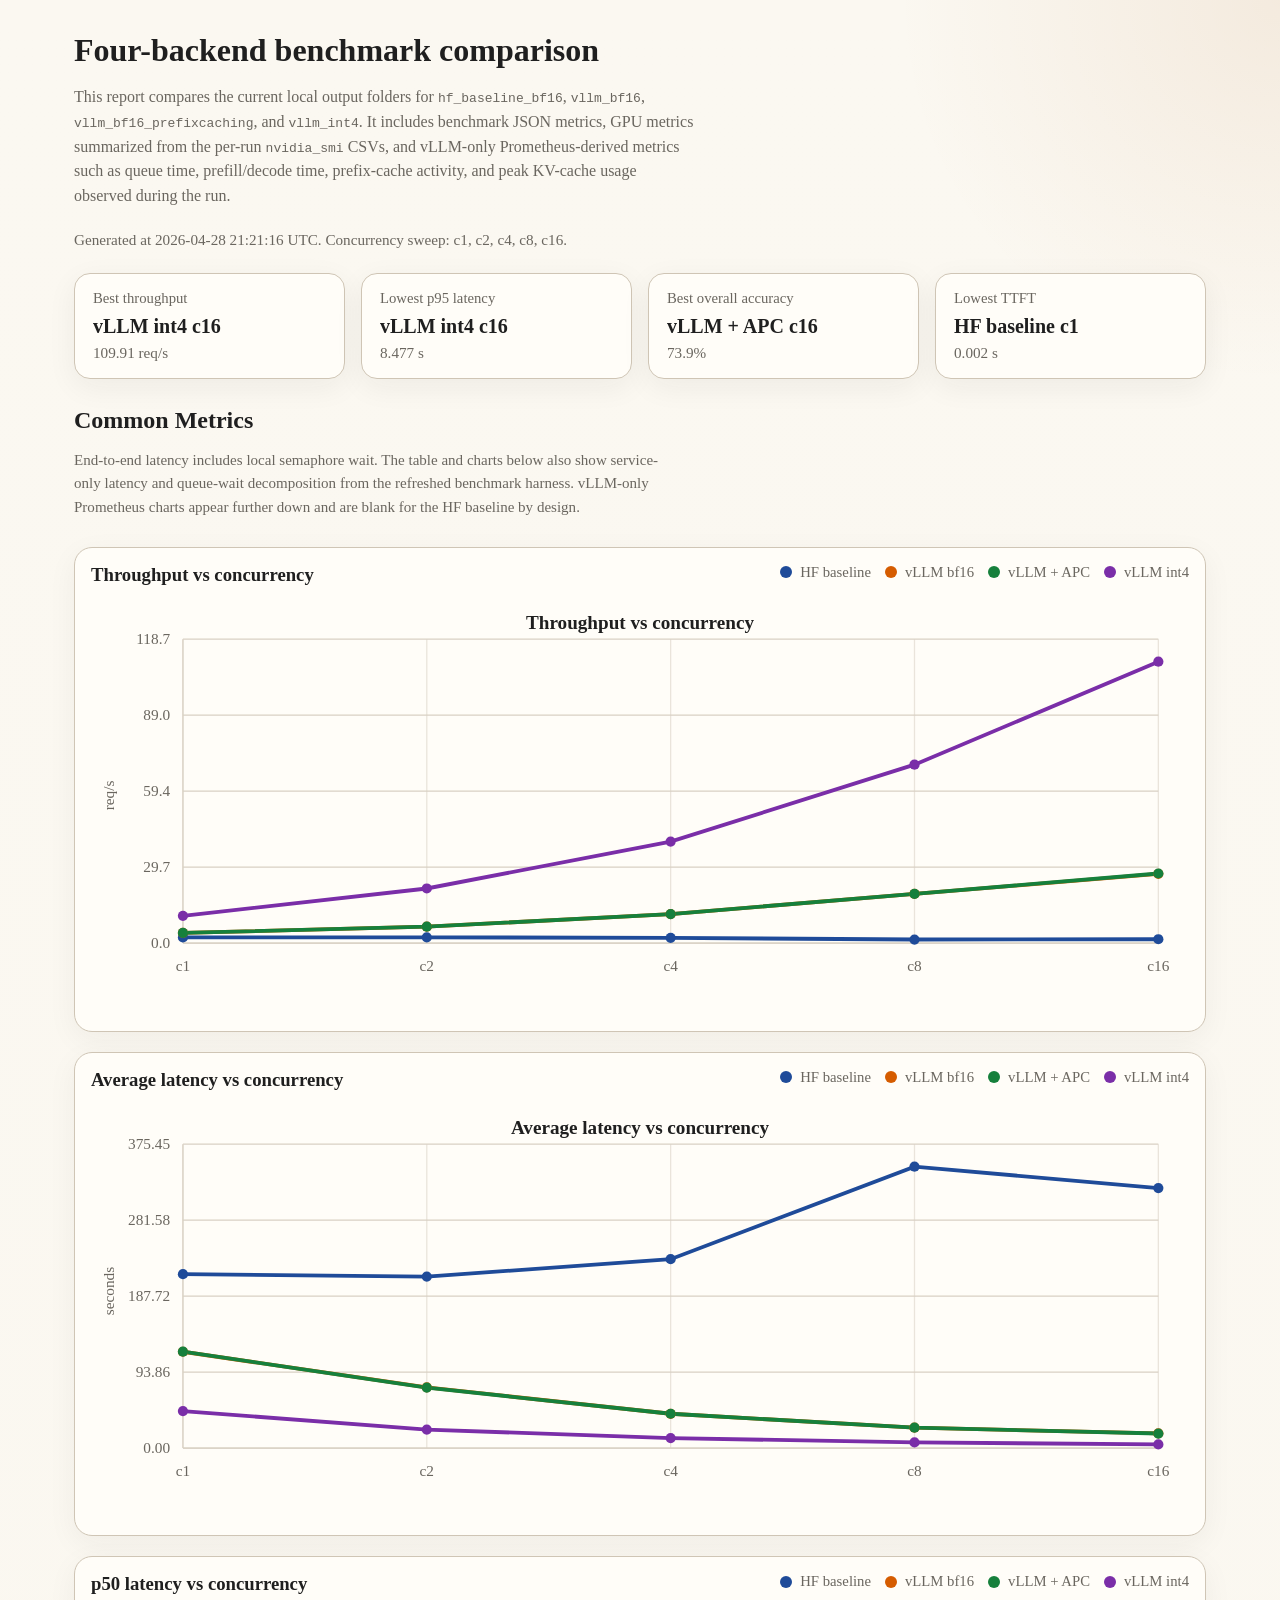
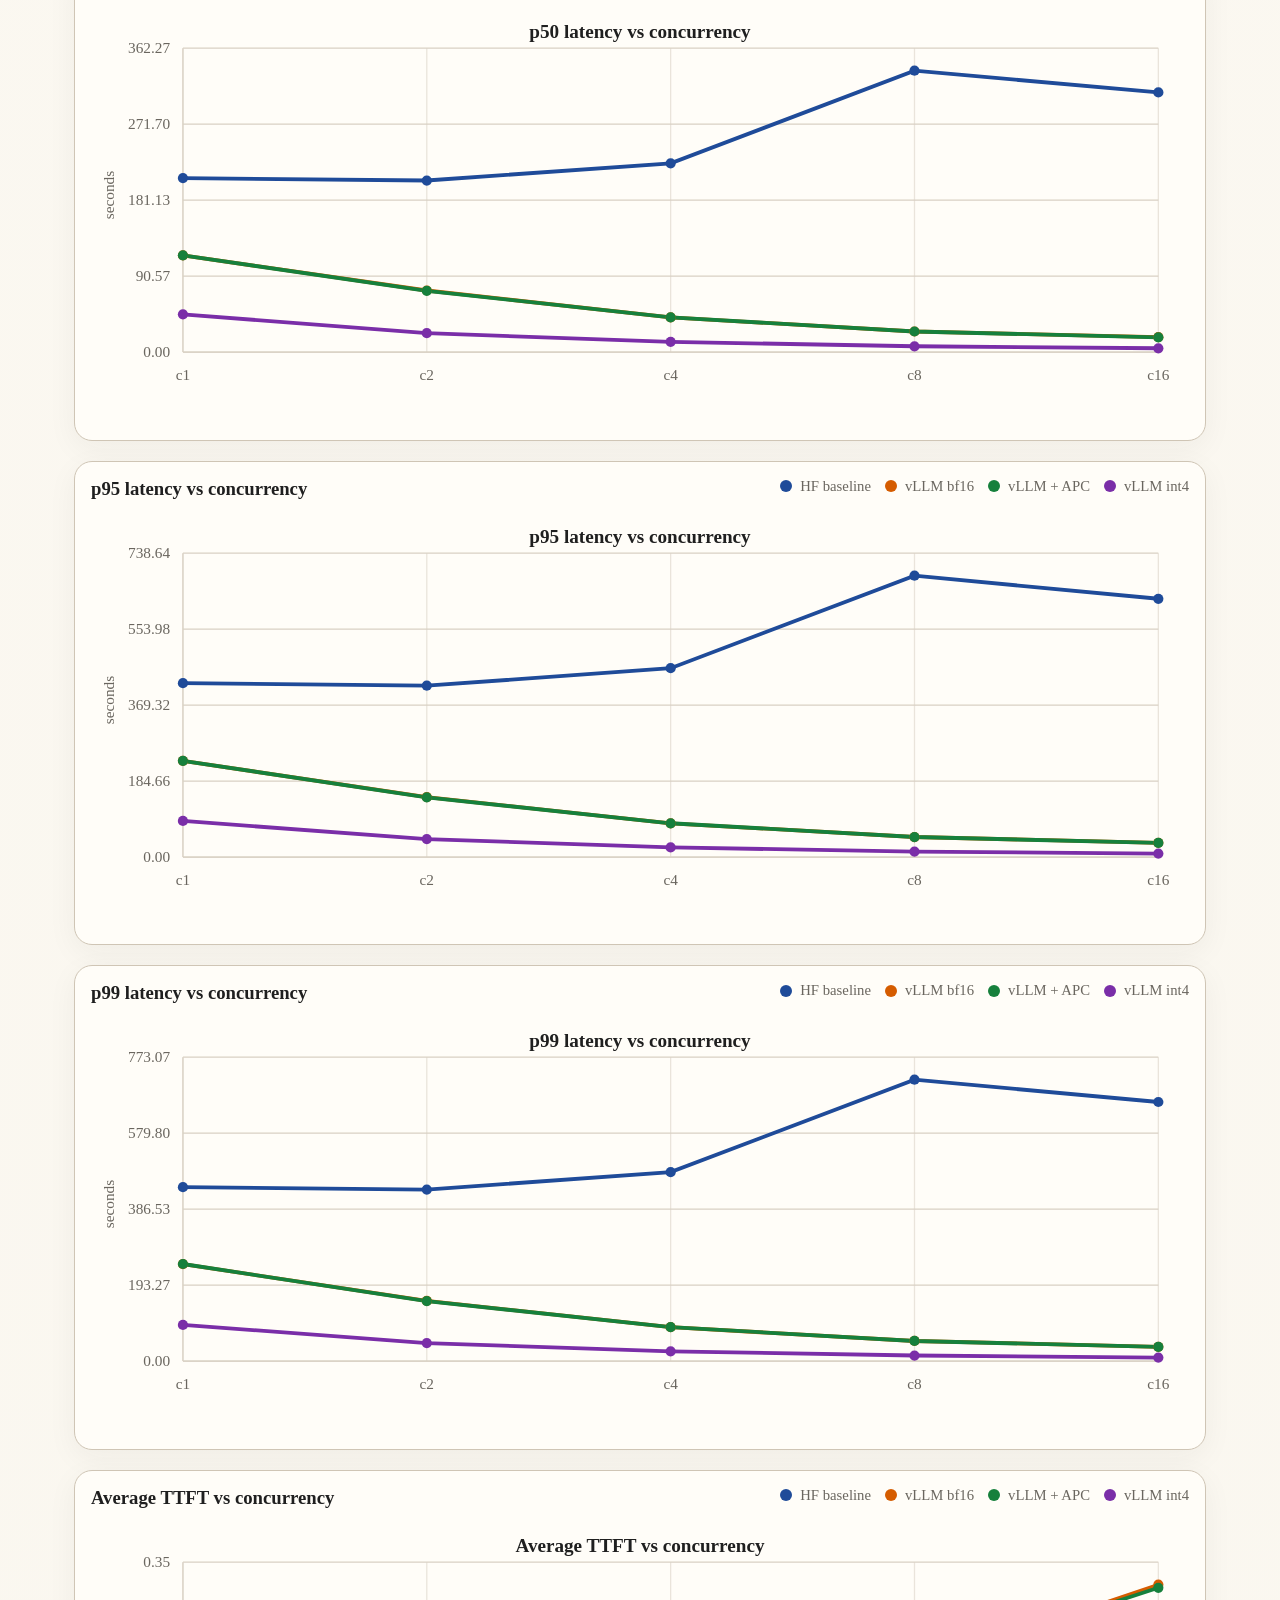
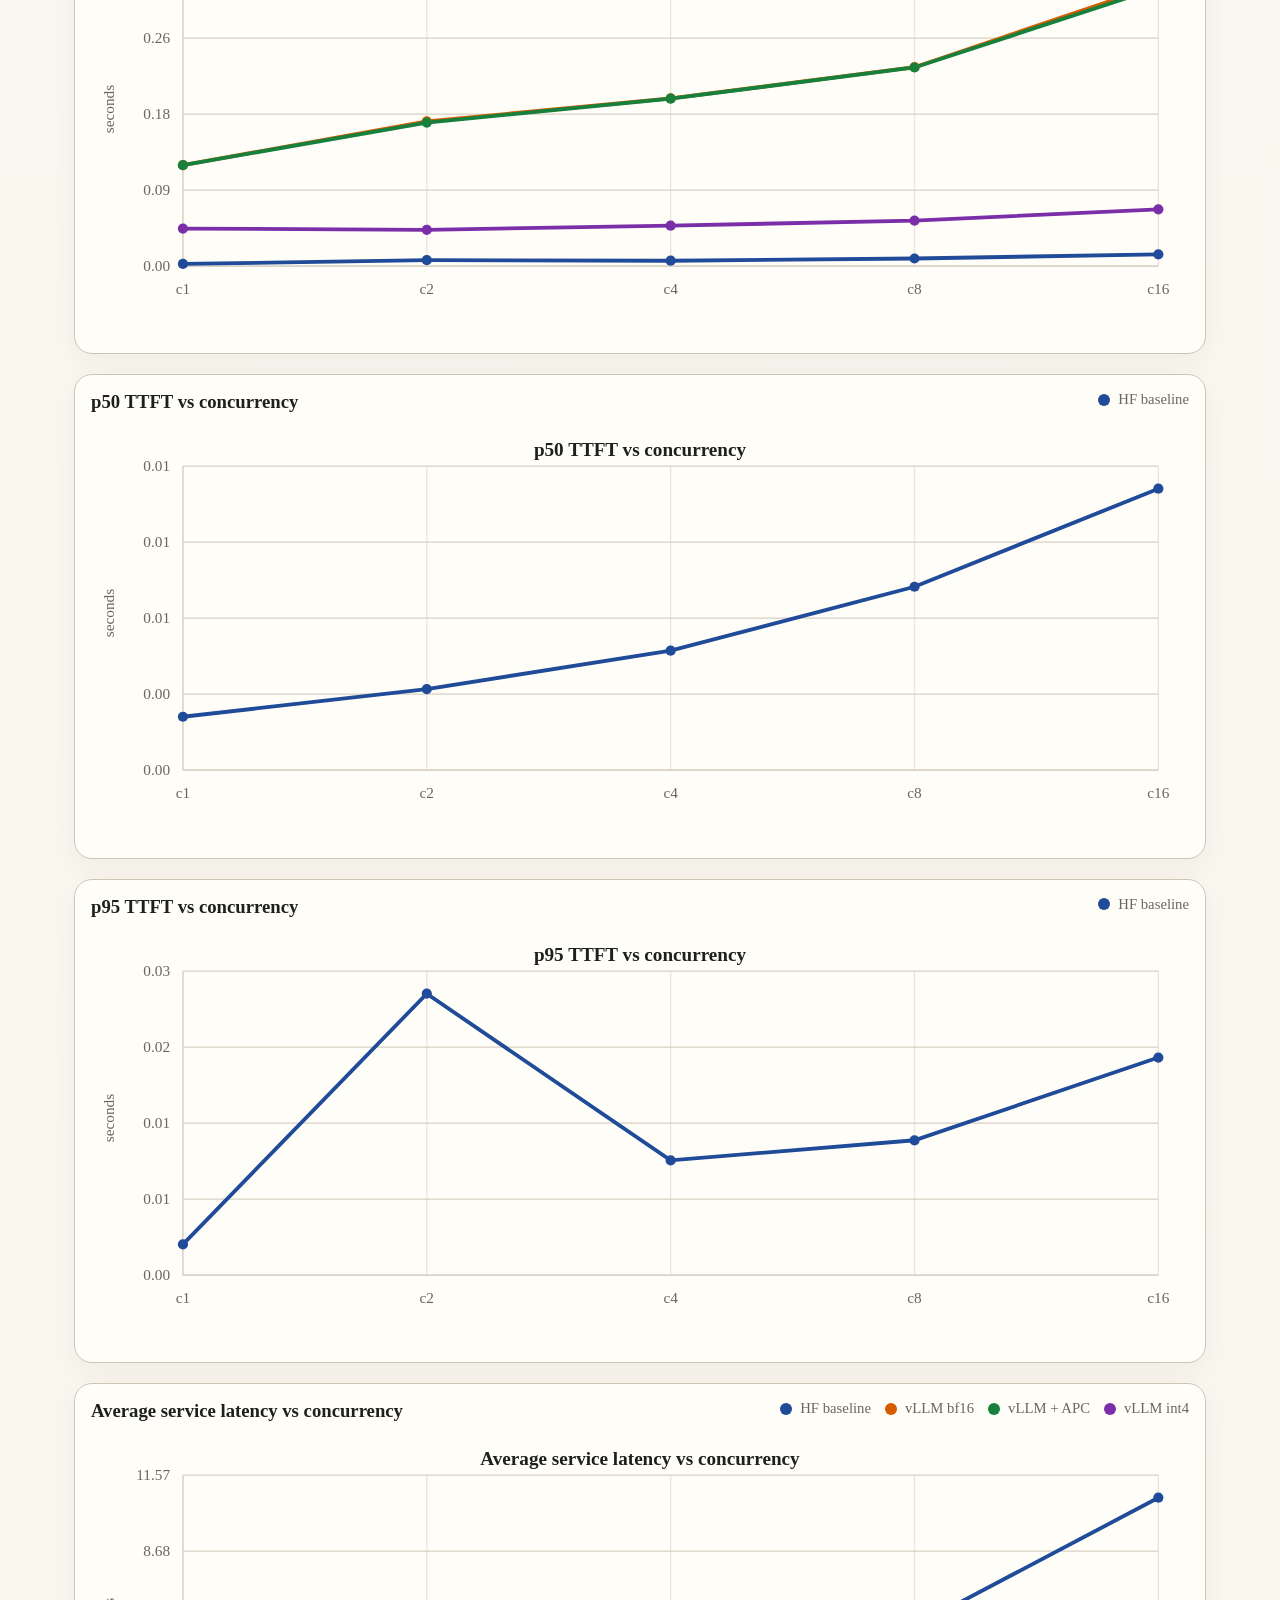
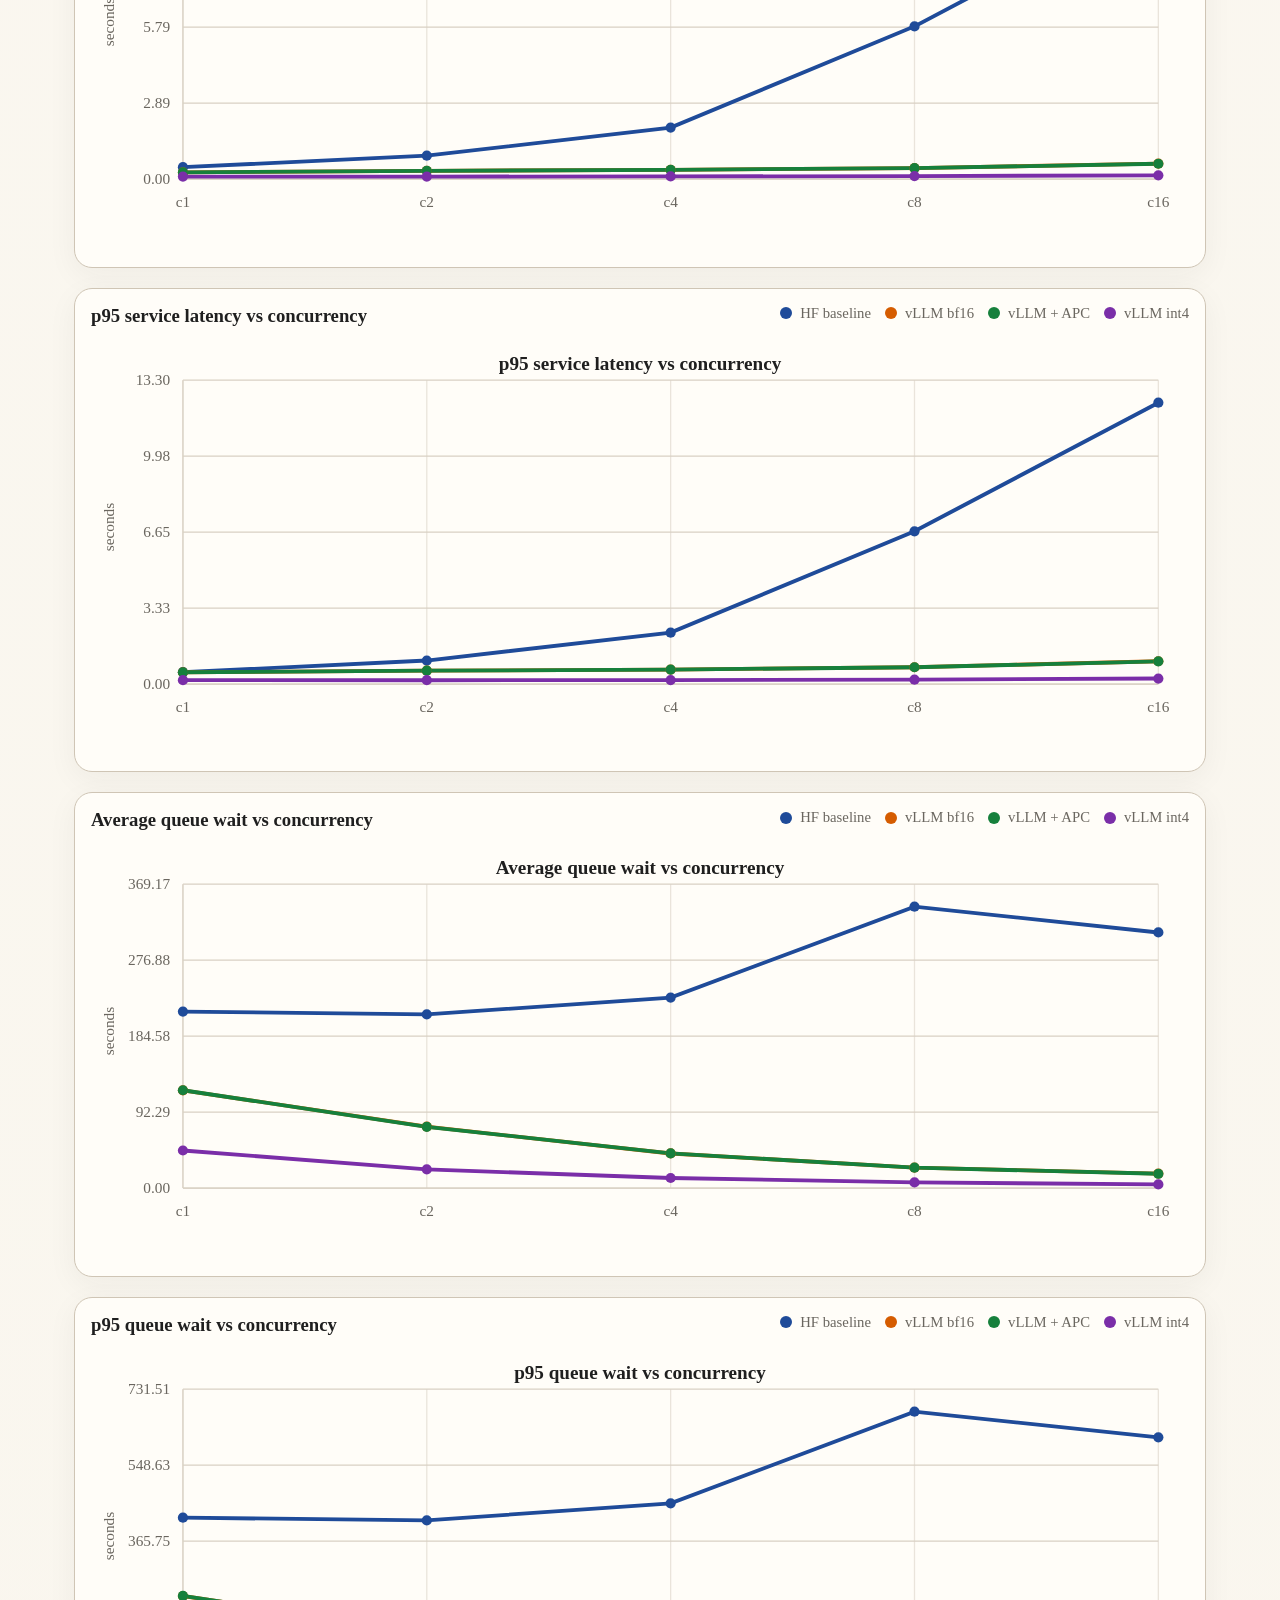
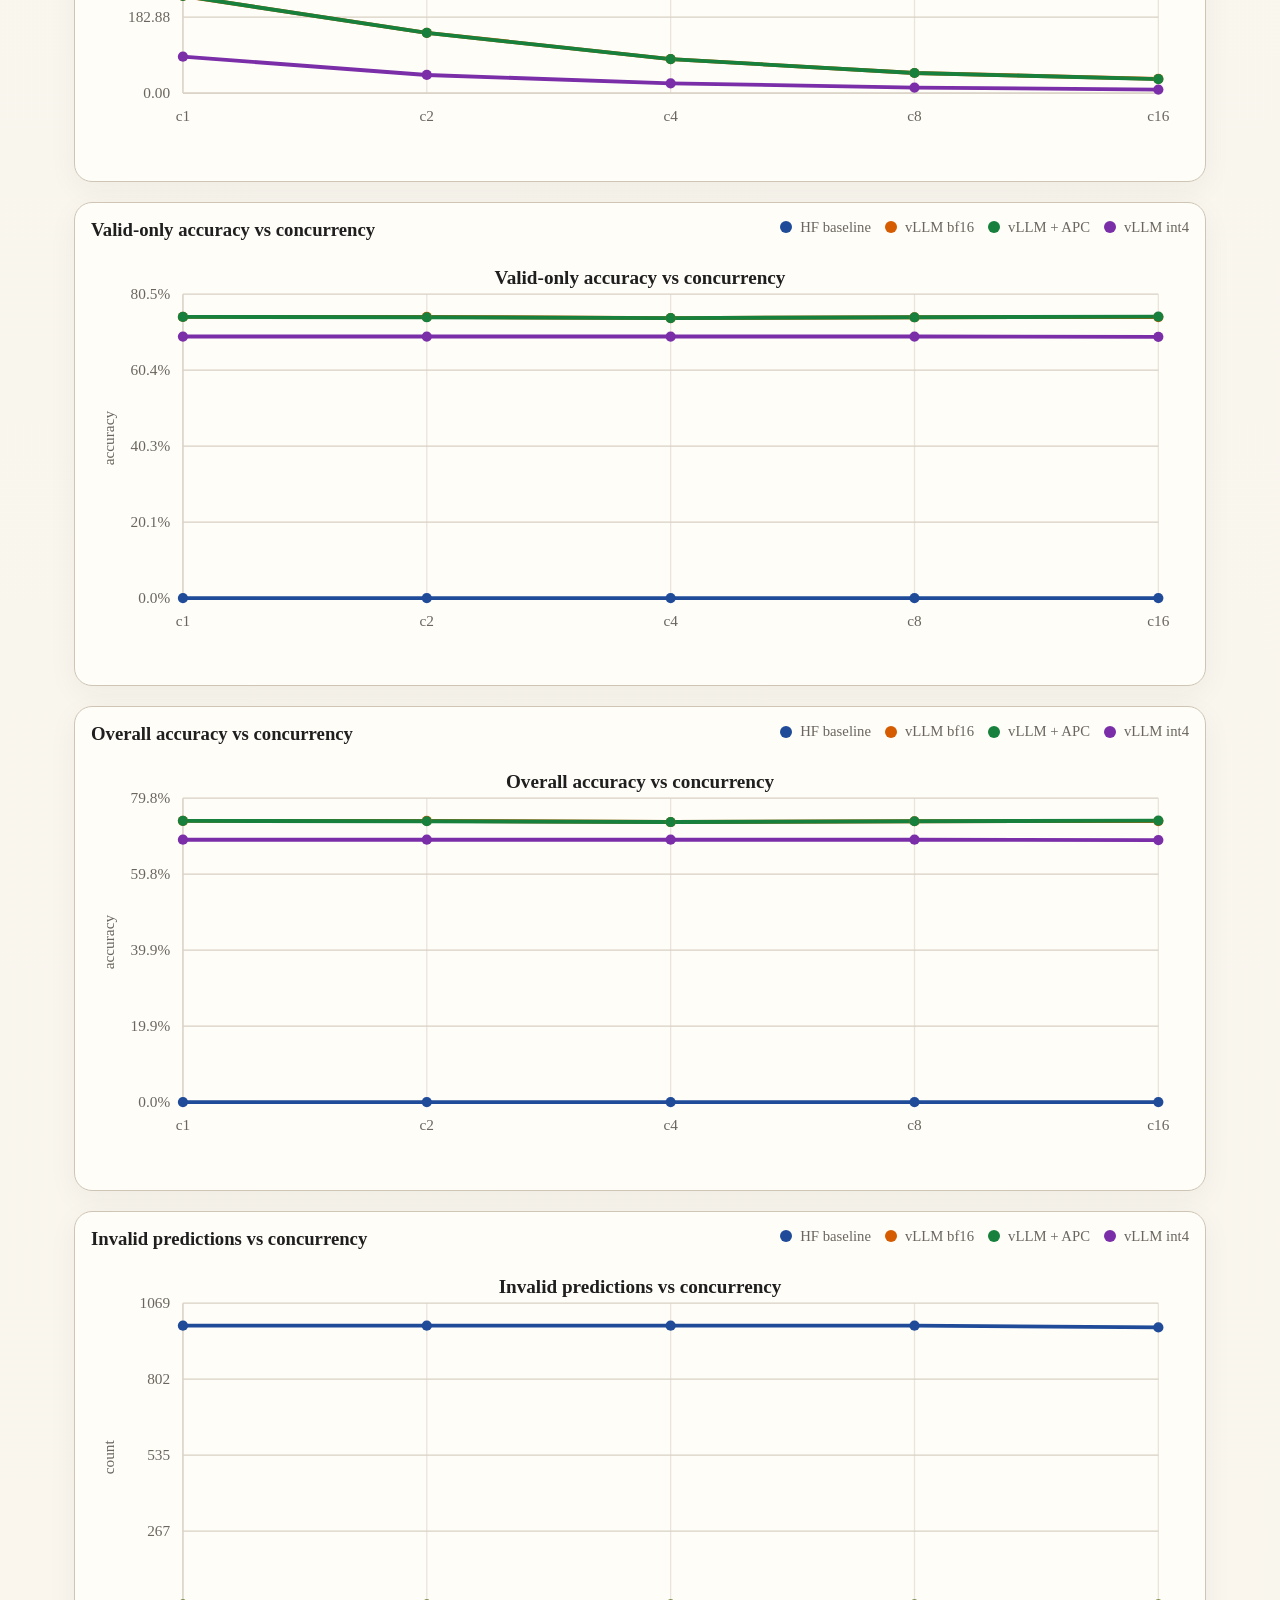
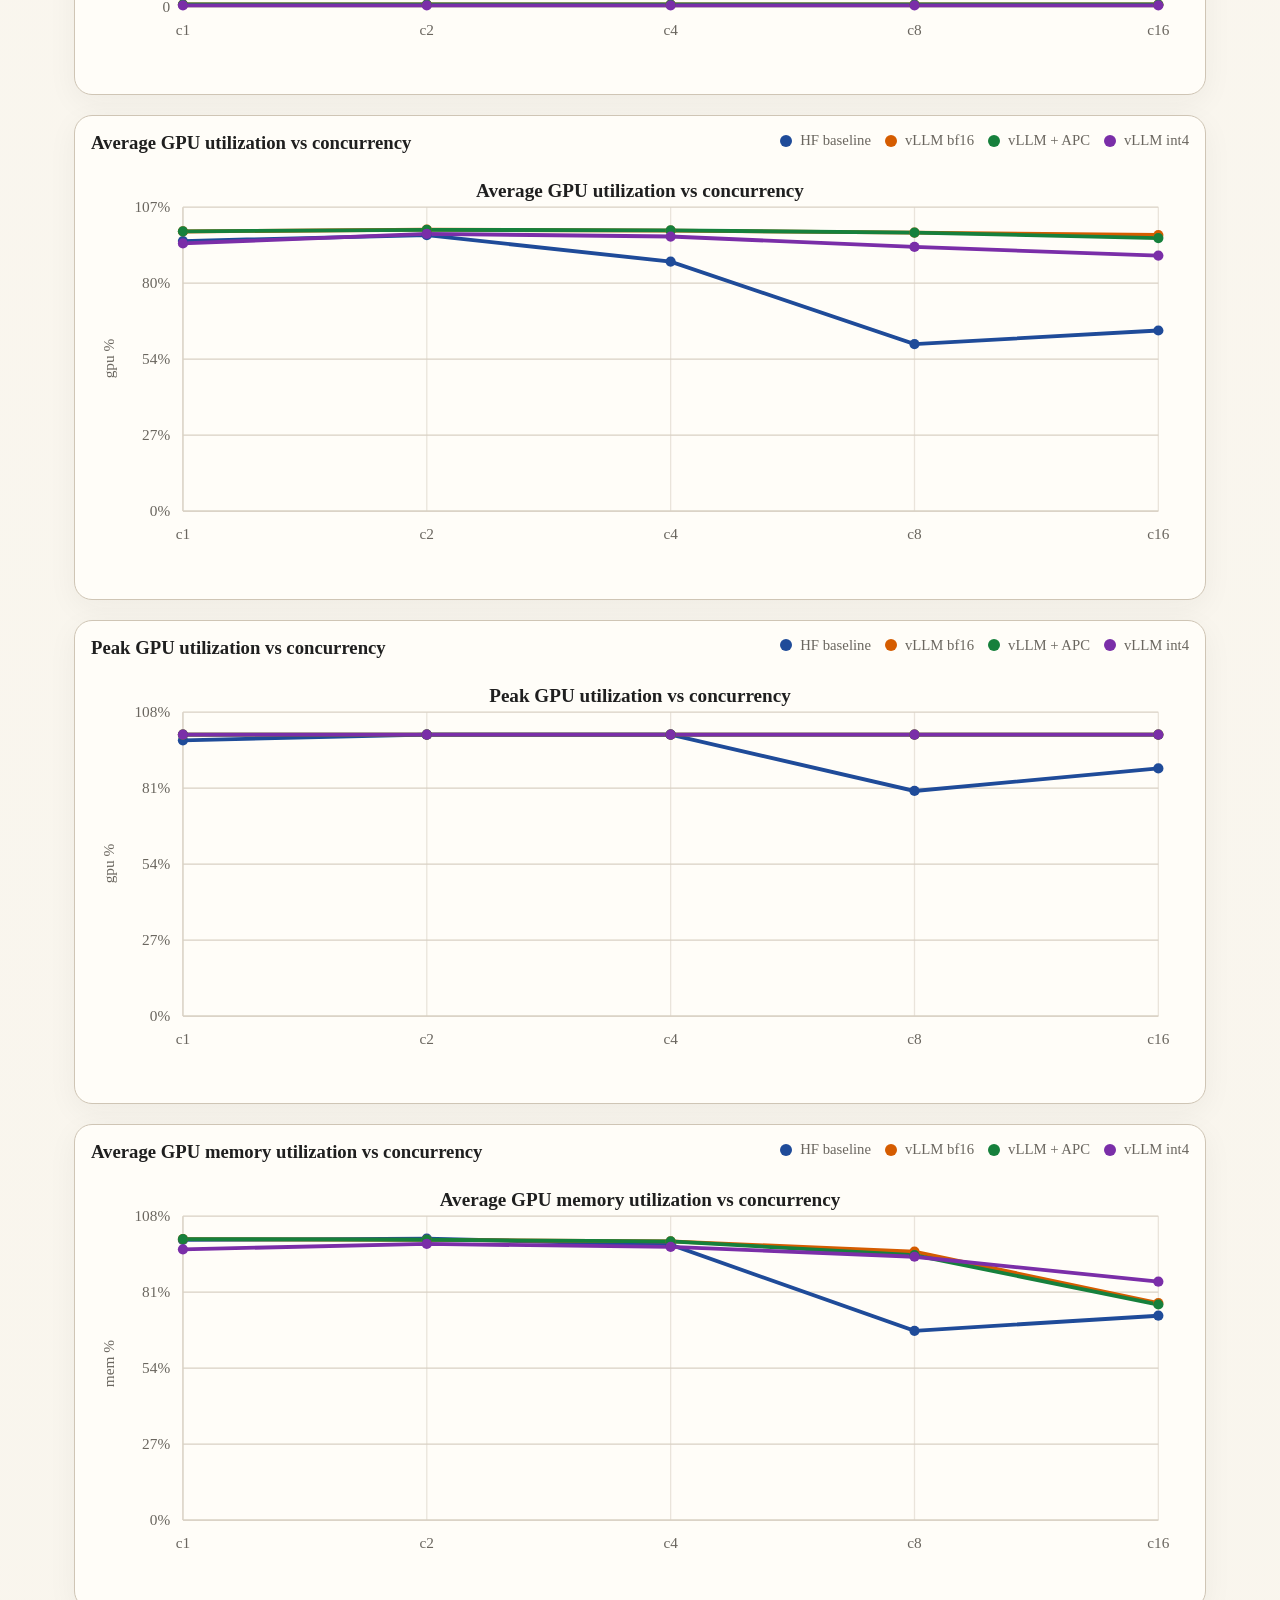
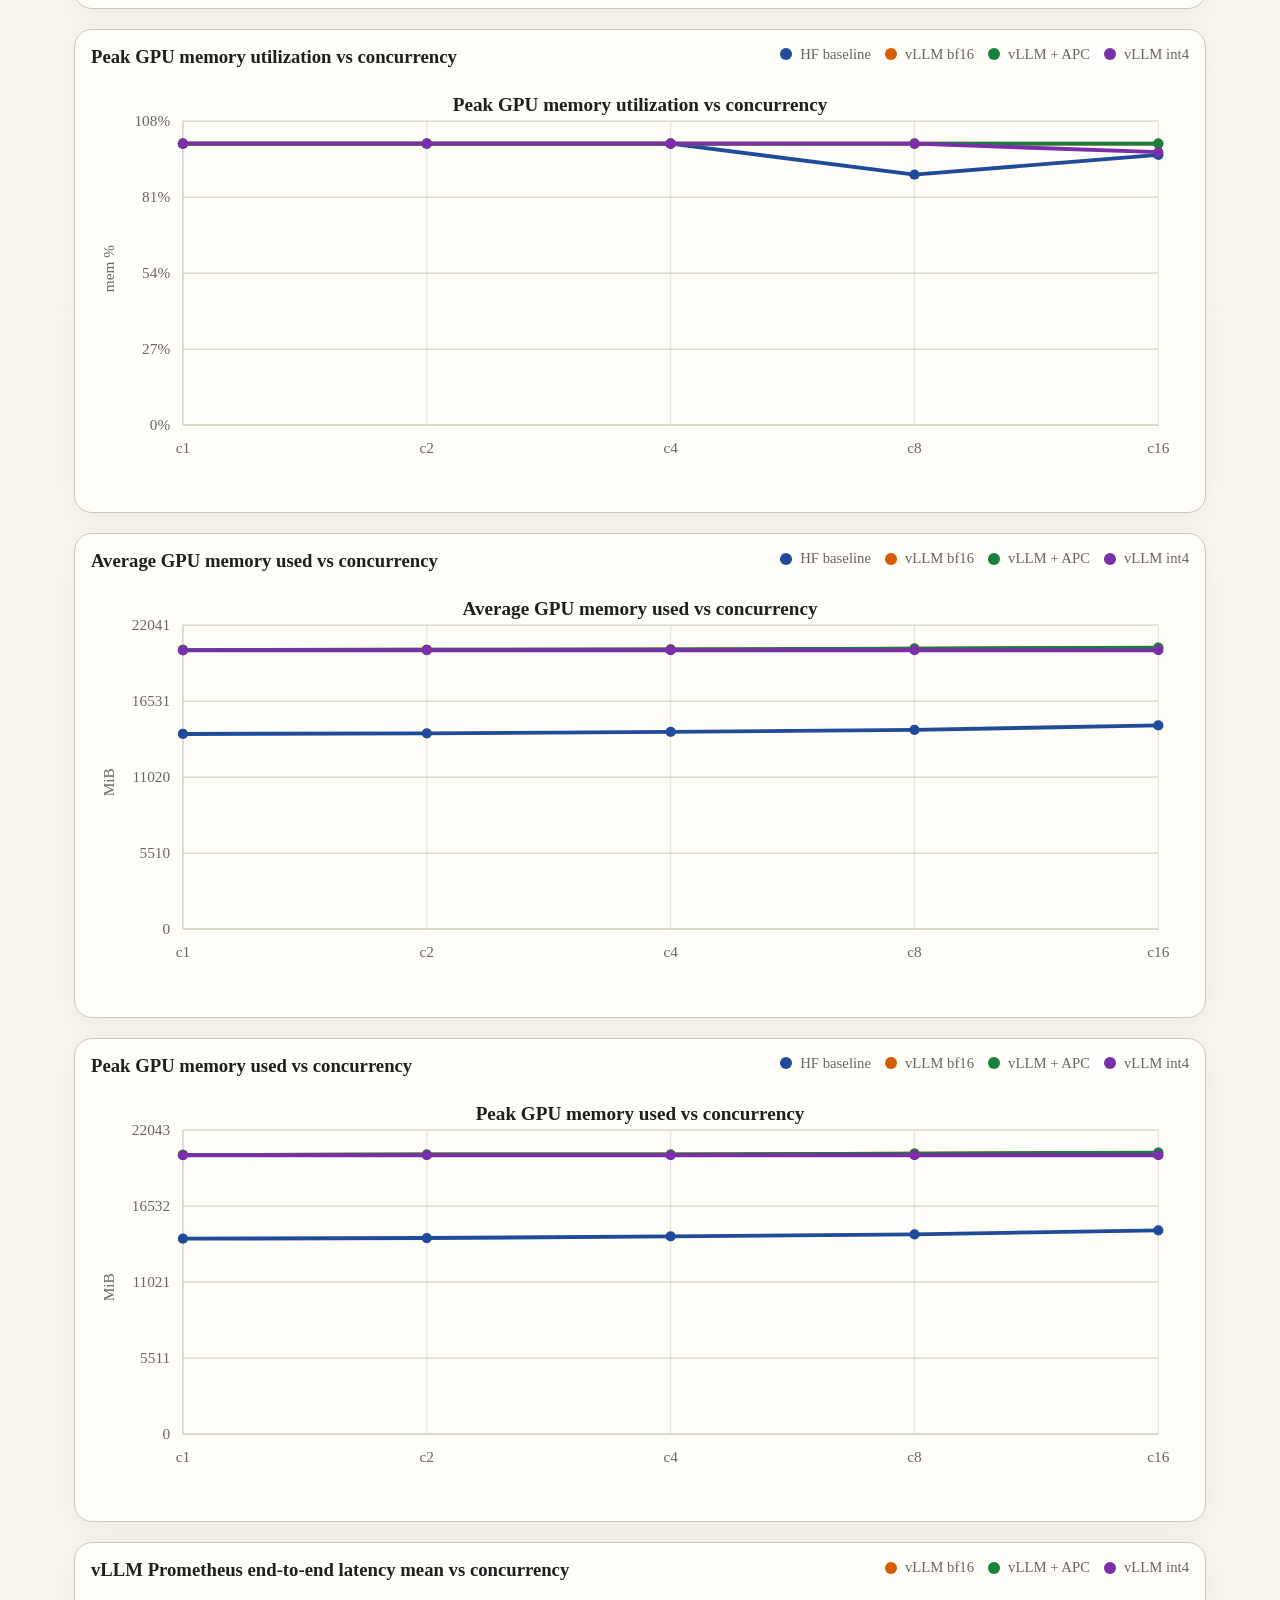
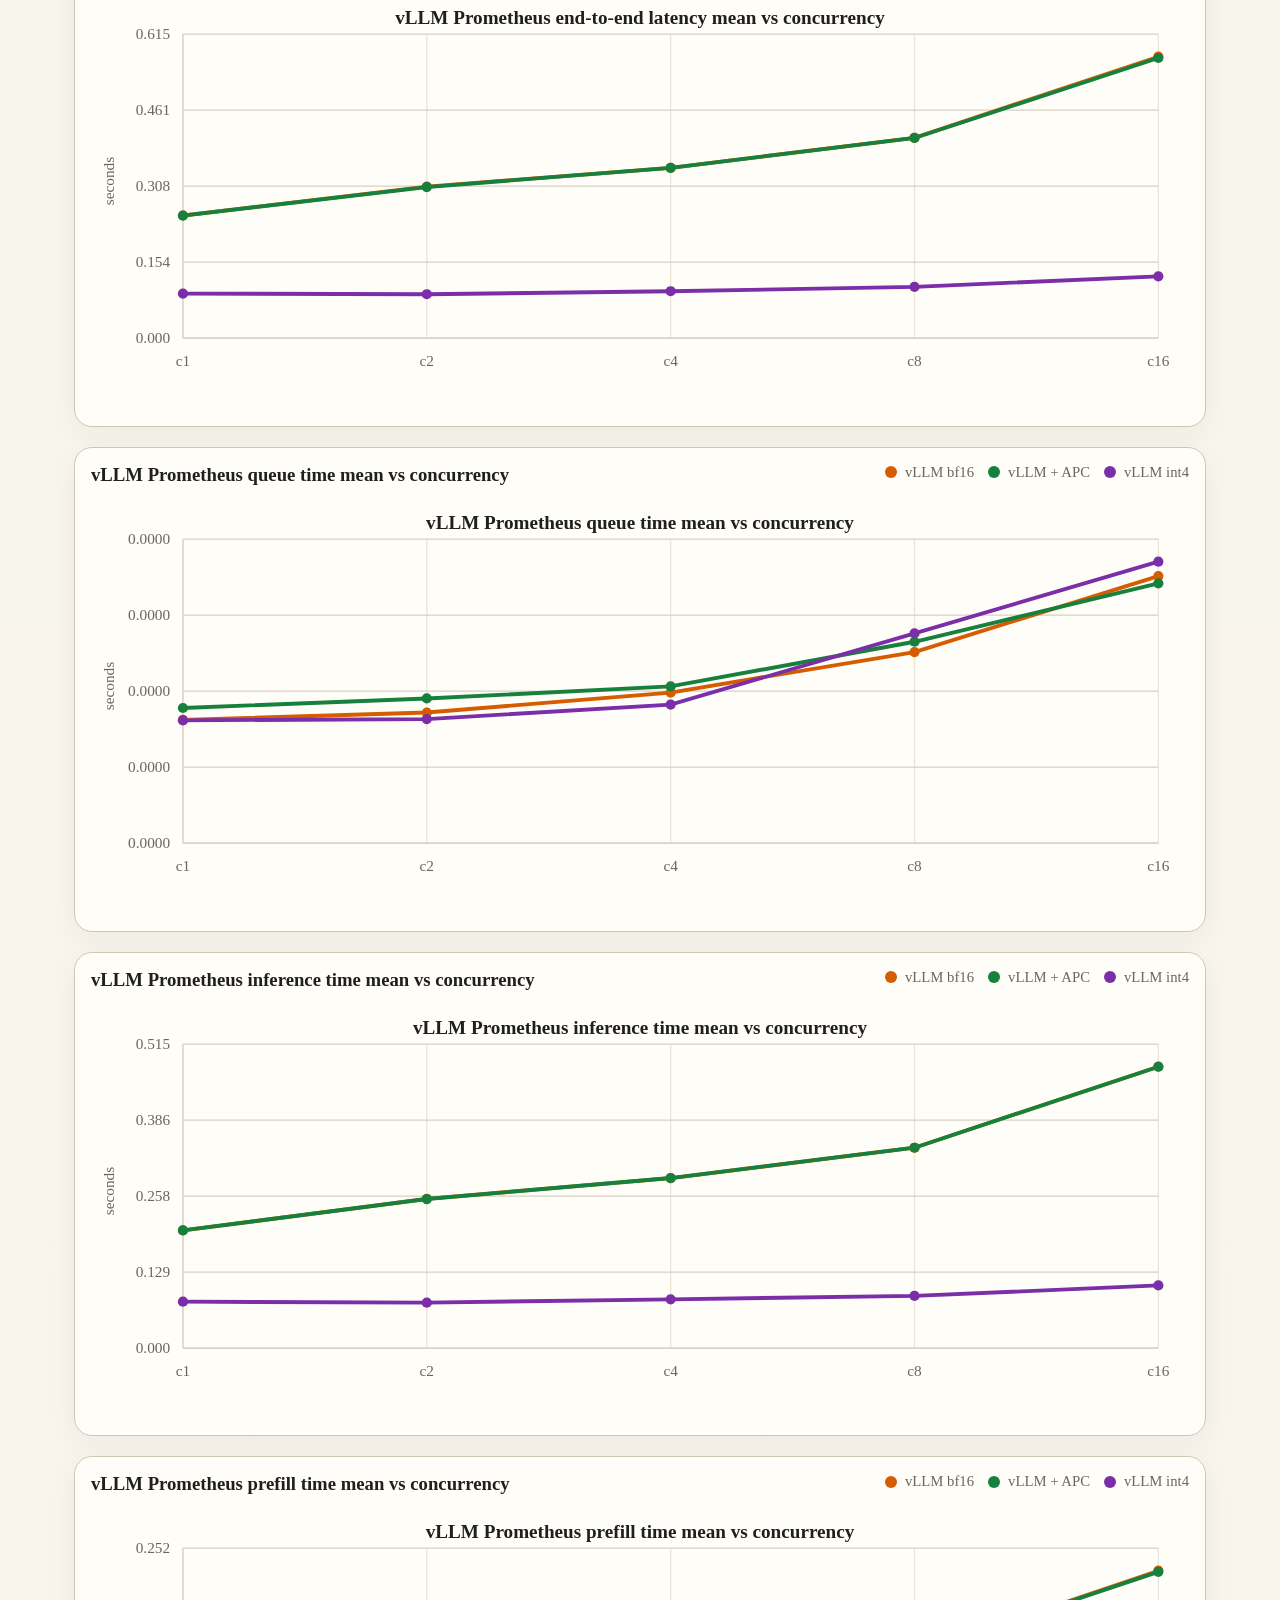
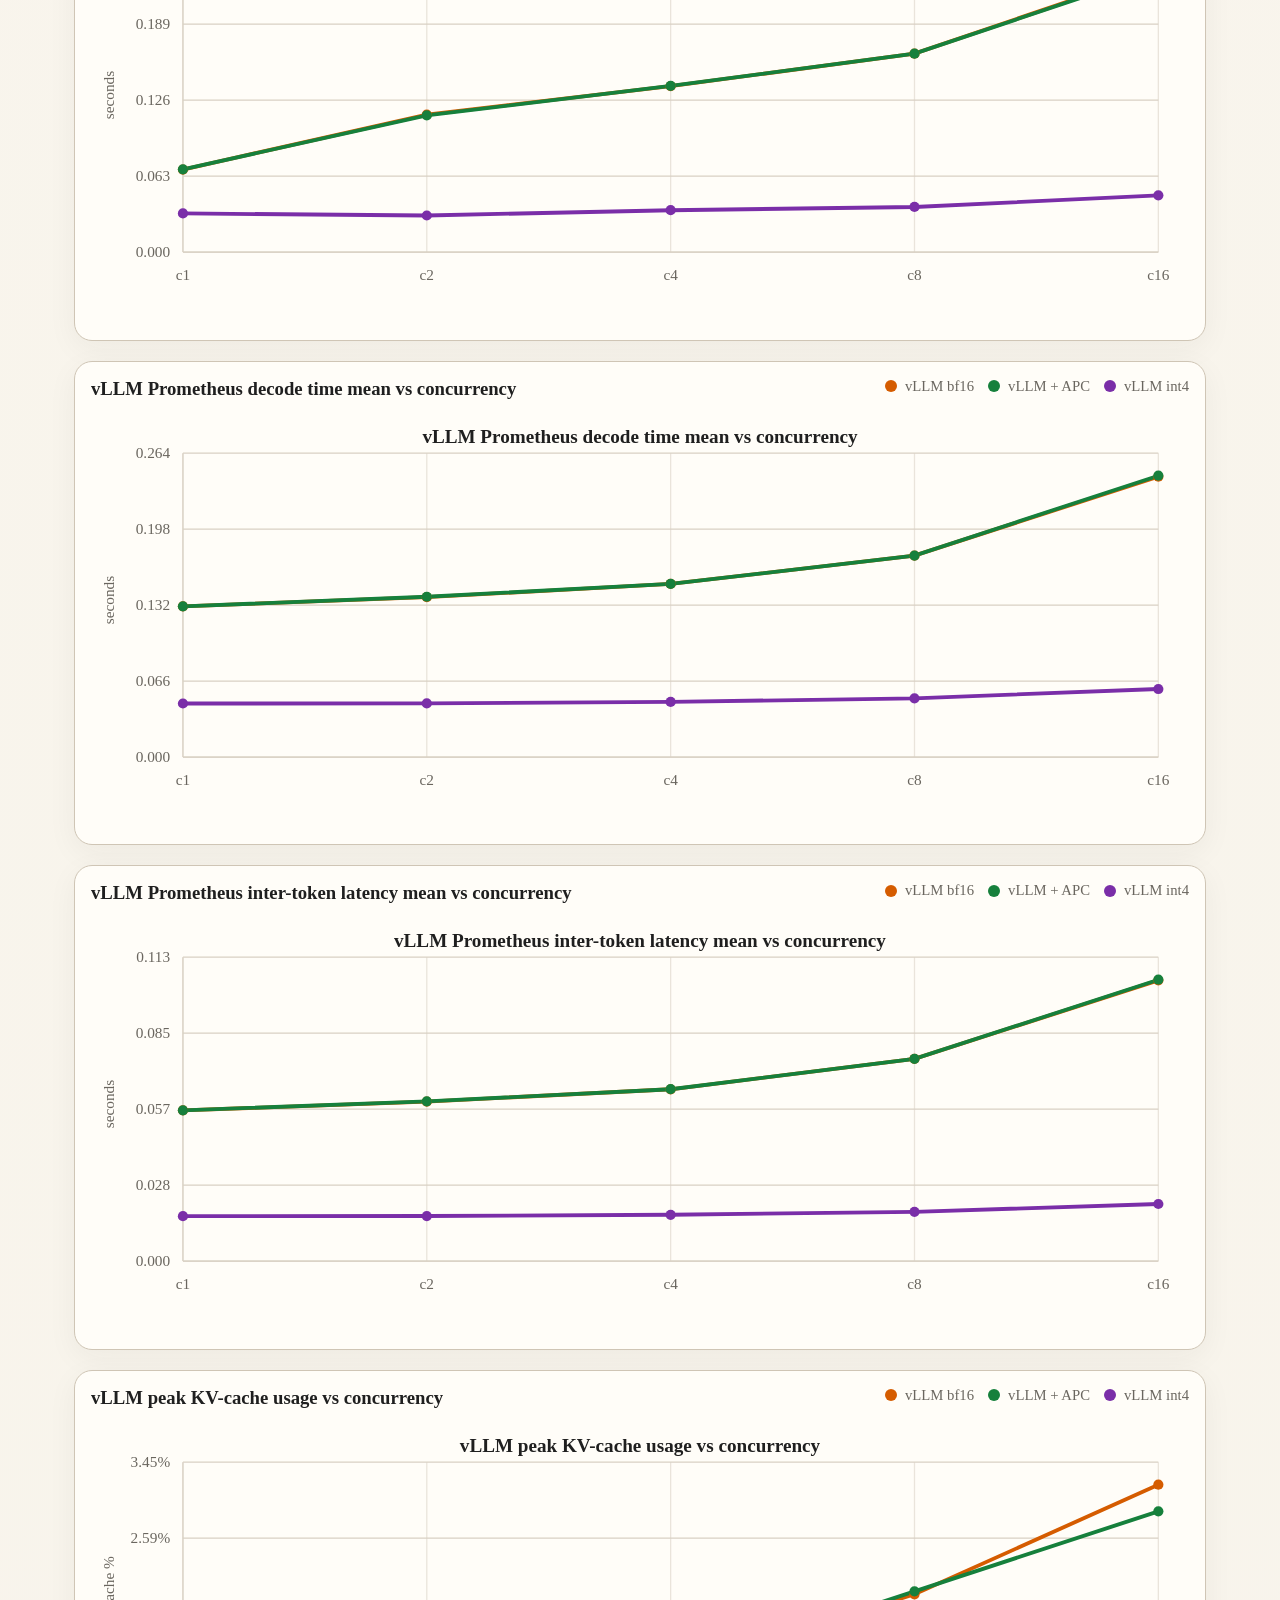
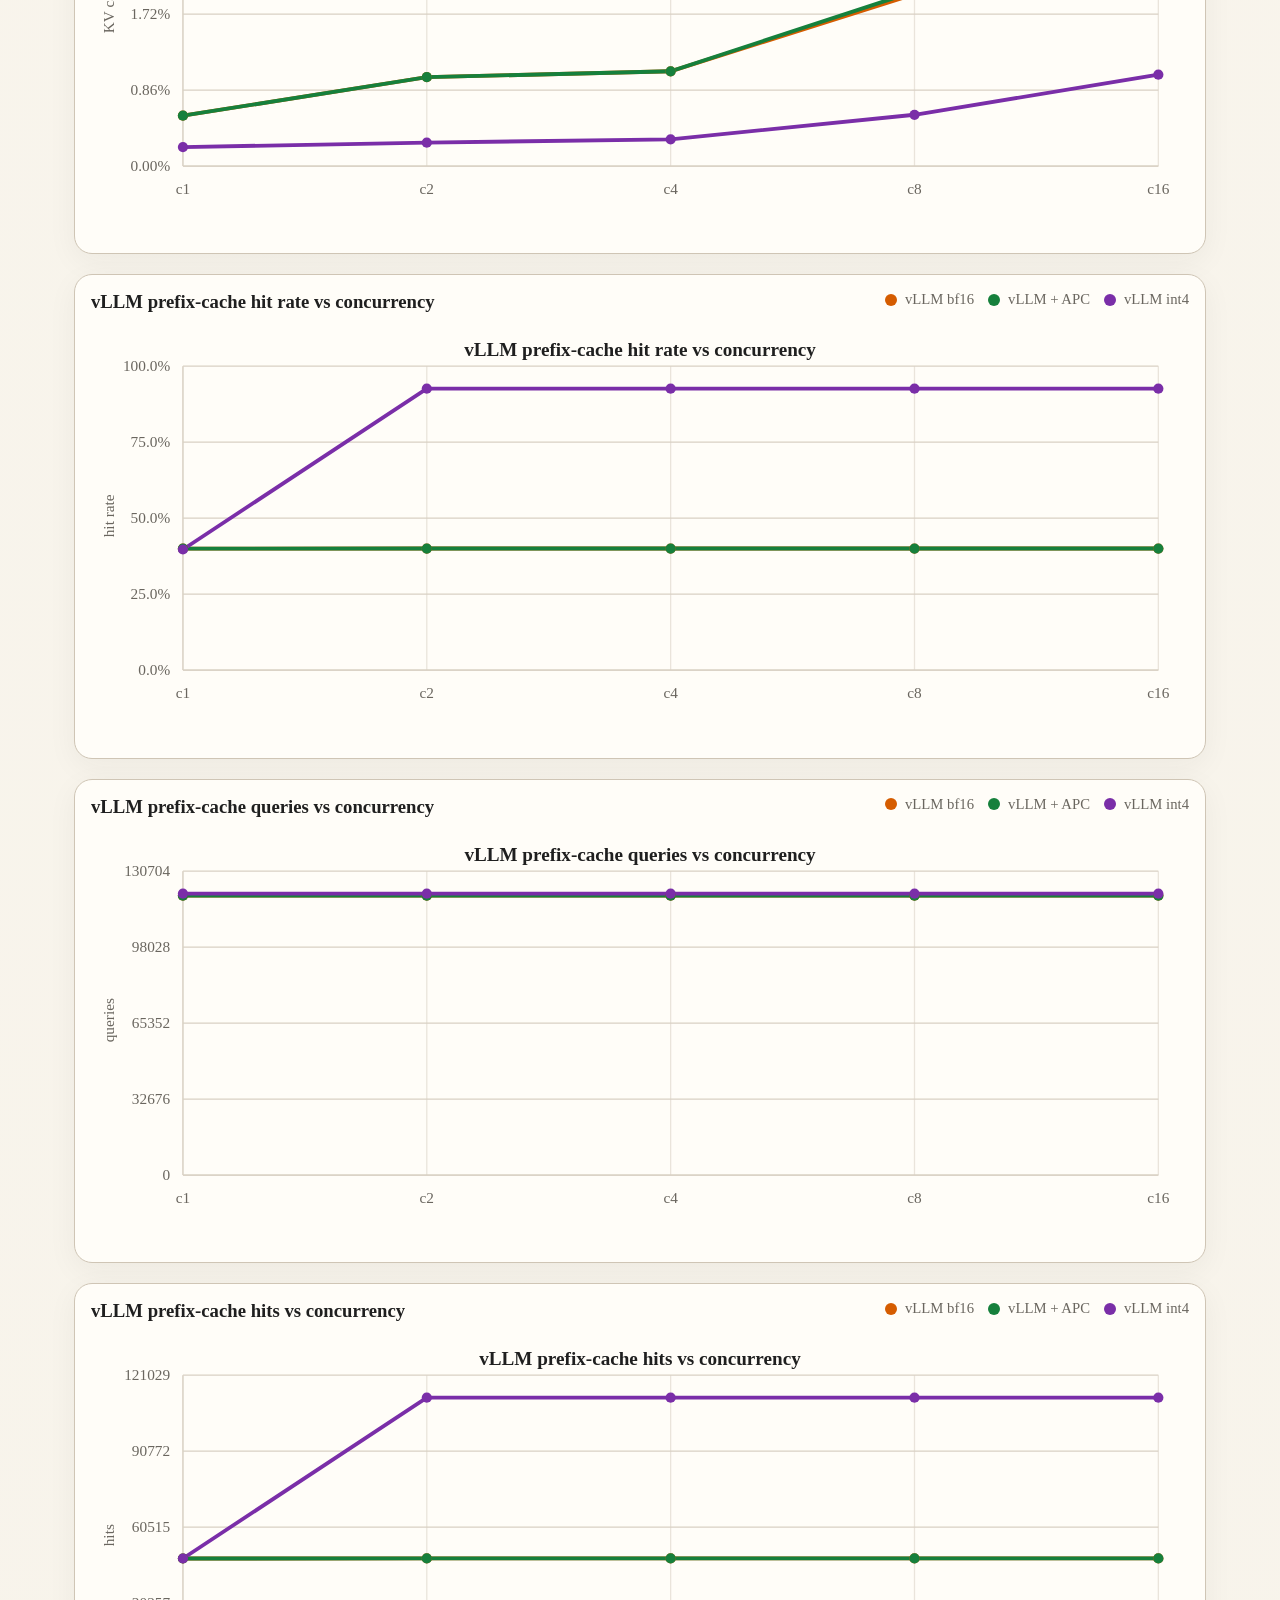
==== commit 0261e1ea: "turning prefix caching off" ====
--- a/outputs/branch_comparison/four_backend_comparison.html
+++ b/outputs/branch_comparison/four_backend_comparison.html
@@ -158,44 +158,47 @@
   <main>
     <h1>Four-backend benchmark comparison</h1>
     <p class="lede">
-      This report compares the three vLLM result folders from <code>origin/main</code> with the
-      HF baseline result folder from <code>origin/haotian/hf-baseline</code>. It was generated
-      directly from branch artifacts with <code>git show</code>, so no branch checkout or merge was required.
+      This report compares the current local output folders for <code>hf_baseline_bf16</code>,
+      <code>vllm_bf16</code>, <code>vllm_bf16_prefixcaching</code>, and <code>vllm_int4</code>.
+      It includes benchmark JSON metrics, GPU metrics summarized from the per-run
+      <code>nvidia_smi</code> CSVs, and vLLM-only Prometheus-derived metrics such as queue time,
+      prefill/decode time, prefix-cache activity, and peak KV-cache usage observed during the run.
     </p>
     <div class="meta">
-      Generated at 2026-04-28 03:13:43 UTC.
+      Generated at 2026-04-28 21:21:16 UTC.
       Concurrency sweep: c1, c2, c4, c8, c16.
     </div>
     <div class="card-grid">
     <div class="card">
       <div class="card-title">Best throughput</div>
       <div class="card-value">vLLM int4 c16</div>
-      <div class="card-note">112.47 req/s</div>
+      <div class="card-note">109.91 req/s</div>
     </div>
     
     <div class="card">
       <div class="card-title">Lowest p95 latency</div>
-      <div class="card-value">vLLM int4 c1</div>
-      <div class="card-note">0.166 s</div>
+      <div class="card-value">vLLM int4 c16</div>
+      <div class="card-note">8.477 s</div>
     </div>
     
     <div class="card">
       <div class="card-title">Best overall accuracy</div>
-      <div class="card-value">HF baseline c1</div>
-      <div class="card-note">77.2%</div>
+      <div class="card-value">vLLM + APC c16</div>
+      <div class="card-note">73.9%</div>
     </div>
     
     <div class="card">
       <div class="card-title">Lowest TTFT</div>
-      <div class="card-value">vLLM int4 c2</div>
-      <div class="card-note">0.042 s</div>
+      <div class="card-value">HF baseline c1</div>
+      <div class="card-note">0.002 s</div>
     </div>
     </div>
     <section>
       <h2>Common Metrics</h2>
       <p class="note">
-        TTFT is compared across all four backends, but it comes from different instrumentation:
-        HF baseline uses per-response timing, while vLLM uses the Prometheus time-to-first-token mean when the benchmark JSON omits TTFT.
+        End-to-end latency includes local semaphore wait. The table and charts below also show
+        service-only latency and queue-wait decomposition from the refreshed benchmark harness.
+        vLLM-only Prometheus charts appear further down and are blank for the HF baseline by design.
       </p>
     </section>
     
@@ -207,12 +210,12 @@
       <svg viewBox="0 0 860 320" class="chart" role="img" aria-label="Throughput vs concurrency">
         <text x="430.00" y="18" text-anchor="middle" class="chart-title">Throughput vs concurrency</text>
         <text x="18" y="160.00" transform="rotate(-90 18 160.00)" class="axis-label">req/s</text>
-        <line x1="72" y1="264.00" x2="836" y2="264.00" class="grid" /><text x="62" y="268.00" text-anchor="end" class="axis-label">0.0</text><line x1="72" y1="204.50" x2="836" y2="204.50" class="grid" /><text x="62" y="208.50" text-anchor="end" class="axis-label">30.4</text><line x1="72" y1="145.00" x2="836" y2="145.00" class="grid" /><text x="62" y="149.00" text-anchor="end" class="axis-label">60.7</text><line x1="72" y1="85.50" x2="836" y2="85.50" class="grid" /><text x="62" y="89.50" text-anchor="end" class="axis-label">91.1</text><line x1="72" y1="26.00" x2="836" y2="26.00" class="grid" /><text x="62" y="30.00" text-anchor="end" class="axis-label">121.5</text>
-        <line x1="72.00" y1="26" x2="72.00" y2="264" class="grid xgrid" /><text x="72.00" y="286" text-anchor="middle" class="axis-label">c1</text><line x1="263.00" y1="26" x2="263.00" y2="264" class="grid xgrid" /><text x="263.00" y="286" text-anchor="middle" class="axis-label">c2</text><line x1="454.00" y1="26" x2="454.00" y2="264" class="grid xgrid" /><text x="454.00" y="286" text-anchor="middle" class="axis-label">c4</text><line x1="645.00" y1="26" x2="645.00" y2="264" class="grid xgrid" /><text x="645.00" y="286" text-anchor="middle" class="axis-label">c8</text><line x1="836.00" y1="26" x2="836.00" y2="264" class="grid xgrid" /><text x="836.00" y="286" text-anchor="middle" class="axis-label">c16</text>
-        <line x1="72" y1="264" x2="836" y2="264" class="axis" />
-        <line x1="72" y1="26" x2="72" y2="264" class="axis" />
-        <path d="M 72.00 255.34 L 263.00 255.10 L 454.00 255.52 L 645.00 258.11 L 836.00 257.72" fill="none" stroke="#1f4b99" stroke-width="3" stroke-linecap="round" /><path d="M 72.00 256.22 L 263.00 251.54 L 454.00 241.78 L 645.00 227.05 L 836.00 213.08" fill="none" stroke="#d55c00" stroke-width="3" stroke-linecap="round" /><path d="M 72.00 256.22 L 263.00 251.55 L 454.00 241.80 L 645.00 227.05 L 836.00 212.88" fill="none" stroke="#16803c" stroke-width="3" stroke-linecap="round" /><path d="M 72.00 242.74 L 263.00 221.88 L 454.00 185.61 L 645.00 122.94 L 836.00 43.63" fill="none" stroke="#7a2ea8" stroke-width="3" stroke-linecap="round" />
-        <circle cx="72.00" cy="255.34" r="4" fill="#1f4b99"><title>HF baseline c1: 4.4</title></circle><circle cx="263.00" cy="255.10" r="4" fill="#1f4b99"><title>HF baseline c2: 4.5</title></circle><circle cx="454.00" cy="255.52" r="4" fill="#1f4b99"><title>HF baseline c4: 4.3</title></circle><circle cx="645.00" cy="258.11" r="4" fill="#1f4b99"><title>HF baseline c8: 3.0</title></circle><circle cx="836.00" cy="257.72" r="4" fill="#1f4b99"><title>HF baseline c16: 3.2</title></circle><circle cx="72.00" cy="256.22" r="4" fill="#d55c00"><title>vLLM bf16 c1: 4.0</title></circle><circle cx="263.00" cy="251.54" r="4" fill="#d55c00"><title>vLLM bf16 c2: 6.4</title></circle><circle cx="454.00" cy="241.78" r="4" fill="#d55c00"><title>vLLM bf16 c4: 11.3</title></circle><circle cx="645.00" cy="227.05" r="4" fill="#d55c00"><title>vLLM bf16 c8: 18.9</title></circle><circle cx="836.00" cy="213.08" r="4" fill="#d55c00"><title>vLLM bf16 c16: 26.0</title></circle><circle cx="72.00" cy="256.22" r="4" fill="#16803c"><title>vLLM + APC c1: 4.0</title></circle><circle cx="263.00" cy="251.55" r="4" fill="#16803c"><title>vLLM + APC c2: 6.4</title></circle><circle cx="454.00" cy="241.80" r="4" fill="#16803c"><title>vLLM + APC c4: 11.3</title></circle><circle cx="645.00" cy="227.05" r="4" fill="#16803c"><title>vLLM + APC c8: 18.9</title></circle><circle cx="836.00" cy="212.88" r="4" fill="#16803c"><title>vLLM + APC c16: 26.1</title></circle><circle cx="72.00" cy="242.74" r="4" fill="#7a2ea8"><title>vLLM int4 c1: 10.9</title></circle><circle cx="263.00" cy="221.88" r="4" fill="#7a2ea8"><title>vLLM int4 c2: 21.5</title></circle><circle cx="454.00" cy="185.61" r="4" fill="#7a2ea8"><title>vLLM int4 c4: 40.0</title></circle><circle cx="645.00" cy="122.94" r="4" fill="#7a2ea8"><title>vLLM int4 c8: 72.0</title></circle><circle cx="836.00" cy="43.63" r="4" fill="#7a2ea8"><title>vLLM int4 c16: 112.5</title></circle>
+        <line x1="72" y1="264.00" x2="836" y2="264.00" class="grid" /><text x="62" y="268.00" text-anchor="end" class="axis-label">0.0</text><line x1="72" y1="204.50" x2="836" y2="204.50" class="grid" /><text x="62" y="208.50" text-anchor="end" class="axis-label">29.7</text><line x1="72" y1="145.00" x2="836" y2="145.00" class="grid" /><text x="62" y="149.00" text-anchor="end" class="axis-label">59.4</text><line x1="72" y1="85.50" x2="836" y2="85.50" class="grid" /><text x="62" y="89.50" text-anchor="end" class="axis-label">89.0</text><line x1="72" y1="26.00" x2="836" y2="26.00" class="grid" /><text x="62" y="30.00" text-anchor="end" class="axis-label">118.7</text>
+        <line x1="72.00" y1="26" x2="72.00" y2="264" class="grid xgrid" /><text x="72.00" y="286" text-anchor="middle" class="axis-label">c1</text><line x1="263.00" y1="26" x2="263.00" y2="264" class="grid xgrid" /><text x="263.00" y="286" text-anchor="middle" class="axis-label">c2</text><line x1="454.00" y1="26" x2="454.00" y2="264" class="grid xgrid" /><text x="454.00" y="286" text-anchor="middle" class="axis-label">c4</text><line x1="645.00" y1="26" x2="645.00" y2="264" class="grid xgrid" /><text x="645.00" y="286" text-anchor="middle" class="axis-label">c8</text><line x1="836.00" y1="26" x2="836.00" y2="264" class="grid xgrid" /><text x="836.00" y="286" text-anchor="middle" class="axis-label">c16</text>
+        <line x1="72" y1="264" x2="836" y2="264" class="axis" />
+        <line x1="72" y1="26" x2="72" y2="264" class="axis" />
+        <path d="M 72.00 259.56 L 263.00 259.50 L 454.00 259.91 L 645.00 261.24 L 836.00 261.01" fill="none" stroke="#1f4b99" stroke-width="3" stroke-linecap="round" /><path d="M 72.00 256.07 L 263.00 251.20 L 454.00 241.28 L 645.00 225.54 L 836.00 209.75" fill="none" stroke="#d55c00" stroke-width="3" stroke-linecap="round" /><path d="M 72.00 256.07 L 263.00 251.17 L 454.00 241.29 L 645.00 225.54 L 836.00 209.53" fill="none" stroke="#16803c" stroke-width="3" stroke-linecap="round" /><path d="M 72.00 242.69 L 263.00 221.26 L 454.00 184.55 L 645.00 124.27 L 836.00 43.63" fill="none" stroke="#7a2ea8" stroke-width="3" stroke-linecap="round" />
+        <circle cx="72.00" cy="259.56" r="4" fill="#1f4b99"><title>HF baseline c1: 2.2</title></circle><circle cx="263.00" cy="259.50" r="4" fill="#1f4b99"><title>HF baseline c2: 2.2</title></circle><circle cx="454.00" cy="259.91" r="4" fill="#1f4b99"><title>HF baseline c4: 2.0</title></circle><circle cx="645.00" cy="261.24" r="4" fill="#1f4b99"><title>HF baseline c8: 1.4</title></circle><circle cx="836.00" cy="261.01" r="4" fill="#1f4b99"><title>HF baseline c16: 1.5</title></circle><circle cx="72.00" cy="256.07" r="4" fill="#d55c00"><title>vLLM bf16 c1: 4.0</title></circle><circle cx="263.00" cy="251.20" r="4" fill="#d55c00"><title>vLLM bf16 c2: 6.4</title></circle><circle cx="454.00" cy="241.28" r="4" fill="#d55c00"><title>vLLM bf16 c4: 11.3</title></circle><circle cx="645.00" cy="225.54" r="4" fill="#d55c00"><title>vLLM bf16 c8: 19.2</title></circle><circle cx="836.00" cy="209.75" r="4" fill="#d55c00"><title>vLLM bf16 c16: 27.1</title></circle><circle cx="72.00" cy="256.07" r="4" fill="#16803c"><title>vLLM + APC c1: 4.0</title></circle><circle cx="263.00" cy="251.17" r="4" fill="#16803c"><title>vLLM + APC c2: 6.4</title></circle><circle cx="454.00" cy="241.29" r="4" fill="#16803c"><title>vLLM + APC c4: 11.3</title></circle><circle cx="645.00" cy="225.54" r="4" fill="#16803c"><title>vLLM + APC c8: 19.2</title></circle><circle cx="836.00" cy="209.53" r="4" fill="#16803c"><title>vLLM + APC c16: 27.2</title></circle><circle cx="72.00" cy="242.69" r="4" fill="#7a2ea8"><title>vLLM int4 c1: 10.6</title></circle><circle cx="263.00" cy="221.26" r="4" fill="#7a2ea8"><title>vLLM int4 c2: 21.3</title></circle><circle cx="454.00" cy="184.55" r="4" fill="#7a2ea8"><title>vLLM int4 c4: 39.6</title></circle><circle cx="645.00" cy="124.27" r="4" fill="#7a2ea8"><title>vLLM int4 c8: 69.7</title></circle><circle cx="836.00" cy="43.63" r="4" fill="#7a2ea8"><title>vLLM int4 c16: 109.9</title></circle>
       </svg>
     </section>
     
@@ -224,12 +227,12 @@
       <svg viewBox="0 0 860 320" class="chart" role="img" aria-label="Average latency vs concurrency">
         <text x="430.00" y="18" text-anchor="middle" class="chart-title">Average latency vs concurrency</text>
         <text x="18" y="160.00" transform="rotate(-90 18 160.00)" class="axis-label">seconds</text>
-        <line x1="72" y1="264.00" x2="836" y2="264.00" class="grid" /><text x="62" y="268.00" text-anchor="end" class="axis-label">0.00</text><line x1="72" y1="204.50" x2="836" y2="204.50" class="grid" /><text x="62" y="208.50" text-anchor="end" class="axis-label">1.34</text><line x1="72" y1="145.00" x2="836" y2="145.00" class="grid" /><text x="62" y="149.00" text-anchor="end" class="axis-label">2.69</text><line x1="72" y1="85.50" x2="836" y2="85.50" class="grid" /><text x="62" y="89.50" text-anchor="end" class="axis-label">4.03</text><line x1="72" y1="26.00" x2="836" y2="26.00" class="grid" /><text x="62" y="30.00" text-anchor="end" class="axis-label">5.37</text>
-        <line x1="72.00" y1="26" x2="72.00" y2="264" class="grid xgrid" /><text x="72.00" y="286" text-anchor="middle" class="axis-label">c1</text><line x1="263.00" y1="26" x2="263.00" y2="264" class="grid xgrid" /><text x="263.00" y="286" text-anchor="middle" class="axis-label">c2</text><line x1="454.00" y1="26" x2="454.00" y2="264" class="grid xgrid" /><text x="454.00" y="286" text-anchor="middle" class="axis-label">c4</text><line x1="645.00" y1="26" x2="645.00" y2="264" class="grid xgrid" /><text x="645.00" y="286" text-anchor="middle" class="axis-label">c8</text><line x1="836.00" y1="26" x2="836.00" y2="264" class="grid xgrid" /><text x="836.00" y="286" text-anchor="middle" class="axis-label">c16</text>
-        <line x1="72" y1="264" x2="836" y2="264" class="axis" />
-        <line x1="72" y1="26" x2="72" y2="264" class="axis" />
-        <path d="M 72.00 253.98 L 263.00 244.51 L 454.00 223.11 L 645.00 146.30 L 836.00 43.63" fill="none" stroke="#1f4b99" stroke-width="3" stroke-linecap="round" /><path d="M 72.00 252.84 L 263.00 250.09 L 454.00 248.42 L 645.00 245.30 L 836.00 236.93" fill="none" stroke="#d55c00" stroke-width="3" stroke-linecap="round" /><path d="M 72.00 252.84 L 263.00 250.09 L 454.00 248.41 L 645.00 245.30 L 836.00 237.03" fill="none" stroke="#16803c" stroke-width="3" stroke-linecap="round" /><path d="M 72.00 259.92 L 263.00 259.90 L 454.00 259.59 L 645.00 259.13 L 836.00 257.83" fill="none" stroke="#7a2ea8" stroke-width="3" stroke-linecap="round" />
-        <circle cx="72.00" cy="253.98" r="4" fill="#1f4b99"><title>HF baseline c1: 0.23</title></circle><circle cx="263.00" cy="244.51" r="4" fill="#1f4b99"><title>HF baseline c2: 0.44</title></circle><circle cx="454.00" cy="223.11" r="4" fill="#1f4b99"><title>HF baseline c4: 0.92</title></circle><circle cx="645.00" cy="146.30" r="4" fill="#1f4b99"><title>HF baseline c8: 2.66</title></circle><circle cx="836.00" cy="43.63" r="4" fill="#1f4b99"><title>HF baseline c16: 4.97</title></circle><circle cx="72.00" cy="252.84" r="4" fill="#d55c00"><title>vLLM bf16 c1: 0.25</title></circle><circle cx="263.00" cy="250.09" r="4" fill="#d55c00"><title>vLLM bf16 c2: 0.31</title></circle><circle cx="454.00" cy="248.42" r="4" fill="#d55c00"><title>vLLM bf16 c4: 0.35</title></circle><circle cx="645.00" cy="245.30" r="4" fill="#d55c00"><title>vLLM bf16 c8: 0.42</title></circle><circle cx="836.00" cy="236.93" r="4" fill="#d55c00"><title>vLLM bf16 c16: 0.61</title></circle><circle cx="72.00" cy="252.84" r="4" fill="#16803c"><title>vLLM + APC c1: 0.25</title></circle><circle cx="263.00" cy="250.09" r="4" fill="#16803c"><title>vLLM + APC c2: 0.31</title></circle><circle cx="454.00" cy="248.41" r="4" fill="#16803c"><title>vLLM + APC c4: 0.35</title></circle><circle cx="645.00" cy="245.30" r="4" fill="#16803c"><title>vLLM + APC c8: 0.42</title></circle><circle cx="836.00" cy="237.03" r="4" fill="#16803c"><title>vLLM + APC c16: 0.61</title></circle><circle cx="72.00" cy="259.92" r="4" fill="#7a2ea8"><title>vLLM int4 c1: 0.09</title></circle><circle cx="263.00" cy="259.90" r="4" fill="#7a2ea8"><title>vLLM int4 c2: 0.09</title></circle><circle cx="454.00" cy="259.59" r="4" fill="#7a2ea8"><title>vLLM int4 c4: 0.10</title></circle><circle cx="645.00" cy="259.13" r="4" fill="#7a2ea8"><title>vLLM int4 c8: 0.11</title></circle><circle cx="836.00" cy="257.83" r="4" fill="#7a2ea8"><title>vLLM int4 c16: 0.14</title></circle>
+        <line x1="72" y1="264.00" x2="836" y2="264.00" class="grid" /><text x="62" y="268.00" text-anchor="end" class="axis-label">0.00</text><line x1="72" y1="204.50" x2="836" y2="204.50" class="grid" /><text x="62" y="208.50" text-anchor="end" class="axis-label">93.86</text><line x1="72" y1="145.00" x2="836" y2="145.00" class="grid" /><text x="62" y="149.00" text-anchor="end" class="axis-label">187.72</text><line x1="72" y1="85.50" x2="836" y2="85.50" class="grid" /><text x="62" y="89.50" text-anchor="end" class="axis-label">281.58</text><line x1="72" y1="26.00" x2="836" y2="26.00" class="grid" /><text x="62" y="30.00" text-anchor="end" class="axis-label">375.45</text>
+        <line x1="72.00" y1="26" x2="72.00" y2="264" class="grid xgrid" /><text x="72.00" y="286" text-anchor="middle" class="axis-label">c1</text><line x1="263.00" y1="26" x2="263.00" y2="264" class="grid xgrid" /><text x="263.00" y="286" text-anchor="middle" class="axis-label">c2</text><line x1="454.00" y1="26" x2="454.00" y2="264" class="grid xgrid" /><text x="454.00" y="286" text-anchor="middle" class="axis-label">c4</text><line x1="645.00" y1="26" x2="645.00" y2="264" class="grid xgrid" /><text x="645.00" y="286" text-anchor="middle" class="axis-label">c8</text><line x1="836.00" y1="26" x2="836.00" y2="264" class="grid xgrid" /><text x="836.00" y="286" text-anchor="middle" class="axis-label">c16</text>
+        <line x1="72" y1="264" x2="836" y2="264" class="axis" />
+        <line x1="72" y1="26" x2="72" y2="264" class="axis" />
+        <path d="M 72.00 127.78 L 263.00 129.71 L 454.00 116.10 L 645.00 43.63 L 836.00 60.38" fill="none" stroke="#1f4b99" stroke-width="3" stroke-linecap="round" /><path d="M 72.00 188.57 L 263.00 216.52 L 454.00 237.15 L 645.00 248.02 L 836.00 252.52" fill="none" stroke="#d55c00" stroke-width="3" stroke-linecap="round" /><path d="M 72.00 188.51 L 263.00 216.64 L 454.00 237.14 L 645.00 248.03 L 836.00 252.62" fill="none" stroke="#16803c" stroke-width="3" stroke-linecap="round" /><path d="M 72.00 235.02 L 263.00 249.55 L 454.00 256.19 L 645.00 259.58 L 836.00 261.14" fill="none" stroke="#7a2ea8" stroke-width="3" stroke-linecap="round" />
+        <circle cx="72.00" cy="127.78" r="4" fill="#1f4b99"><title>HF baseline c1: 214.88</title></circle><circle cx="263.00" cy="129.71" r="4" fill="#1f4b99"><title>HF baseline c2: 211.85</title></circle><circle cx="454.00" cy="116.10" r="4" fill="#1f4b99"><title>HF baseline c4: 233.32</title></circle><circle cx="645.00" cy="43.63" r="4" fill="#1f4b99"><title>HF baseline c8: 347.64</title></circle><circle cx="836.00" cy="60.38" r="4" fill="#1f4b99"><title>HF baseline c16: 321.22</title></circle><circle cx="72.00" cy="188.57" r="4" fill="#d55c00"><title>vLLM bf16 c1: 119.00</title></circle><circle cx="263.00" cy="216.52" r="4" fill="#d55c00"><title>vLLM bf16 c2: 74.90</title></circle><circle cx="454.00" cy="237.15" r="4" fill="#d55c00"><title>vLLM bf16 c4: 42.35</title></circle><circle cx="645.00" cy="248.02" r="4" fill="#d55c00"><title>vLLM bf16 c8: 25.20</title></circle><circle cx="836.00" cy="252.52" r="4" fill="#d55c00"><title>vLLM bf16 c16: 18.10</title></circle><circle cx="72.00" cy="188.51" r="4" fill="#16803c"><title>vLLM + APC c1: 119.09</title></circle><circle cx="263.00" cy="216.64" r="4" fill="#16803c"><title>vLLM + APC c2: 74.72</title></circle><circle cx="454.00" cy="237.14" r="4" fill="#16803c"><title>vLLM + APC c4: 42.37</title></circle><circle cx="645.00" cy="248.03" r="4" fill="#16803c"><title>vLLM + APC c8: 25.20</title></circle><circle cx="836.00" cy="252.62" r="4" fill="#16803c"><title>vLLM + APC c16: 17.95</title></circle><circle cx="72.00" cy="235.02" r="4" fill="#7a2ea8"><title>vLLM int4 c1: 45.72</title></circle><circle cx="263.00" cy="249.55" r="4" fill="#7a2ea8"><title>vLLM int4 c2: 22.79</title></circle><circle cx="454.00" cy="256.19" r="4" fill="#7a2ea8"><title>vLLM int4 c4: 12.32</title></circle><circle cx="645.00" cy="259.58" r="4" fill="#7a2ea8"><title>vLLM int4 c8: 6.97</title></circle><circle cx="836.00" cy="261.14" r="4" fill="#7a2ea8"><title>vLLM int4 c16: 4.52</title></circle>
       </svg>
     </section>
     
@@ -241,12 +244,12 @@
       <svg viewBox="0 0 860 320" class="chart" role="img" aria-label="p50 latency vs concurrency">
         <text x="430.00" y="18" text-anchor="middle" class="chart-title">p50 latency vs concurrency</text>
         <text x="18" y="160.00" transform="rotate(-90 18 160.00)" class="axis-label">seconds</text>
-        <line x1="72" y1="264.00" x2="836" y2="264.00" class="grid" /><text x="62" y="268.00" text-anchor="end" class="axis-label">0.00</text><line x1="72" y1="204.50" x2="836" y2="204.50" class="grid" /><text x="62" y="208.50" text-anchor="end" class="axis-label">0.86</text><line x1="72" y1="145.00" x2="836" y2="145.00" class="grid" /><text x="62" y="149.00" text-anchor="end" class="axis-label">1.73</text><line x1="72" y1="85.50" x2="836" y2="85.50" class="grid" /><text x="62" y="89.50" text-anchor="end" class="axis-label">2.59</text><line x1="72" y1="26.00" x2="836" y2="26.00" class="grid" /><text x="62" y="30.00" text-anchor="end" class="axis-label">3.45</text>
-        <line x1="72.00" y1="26" x2="72.00" y2="264" class="grid xgrid" /><text x="72.00" y="286" text-anchor="middle" class="axis-label">c1</text><line x1="263.00" y1="26" x2="263.00" y2="264" class="grid xgrid" /><text x="263.00" y="286" text-anchor="middle" class="axis-label">c2</text><line x1="454.00" y1="26" x2="454.00" y2="264" class="grid xgrid" /><text x="454.00" y="286" text-anchor="middle" class="axis-label">c4</text><line x1="645.00" y1="26" x2="645.00" y2="264" class="grid xgrid" /><text x="645.00" y="286" text-anchor="middle" class="axis-label">c8</text><line x1="836.00" y1="26" x2="836.00" y2="264" class="grid xgrid" /><text x="836.00" y="286" text-anchor="middle" class="axis-label">c16</text>
-        <line x1="72" y1="264" x2="836" y2="264" class="axis" />
-        <line x1="72" y1="26" x2="72" y2="264" class="axis" />
-        <path d="M 72.00 253.34 L 263.00 243.62 L 454.00 222.43 L 645.00 146.63 L 836.00 43.63" fill="none" stroke="#1f4b99" stroke-width="3" stroke-linecap="round" /><path d="M 72.00 251.51 L 263.00 246.97 L 454.00 244.68 L 645.00 239.44 L 836.00 227.27" fill="none" stroke="#d55c00" stroke-width="3" stroke-linecap="round" /><path d="M 72.00 251.51 L 263.00 246.97 L 454.00 244.70 L 645.00 239.40 L 836.00 227.24" fill="none" stroke="#16803c" stroke-width="3" stroke-linecap="round" /><path d="M 72.00 259.14 L 263.00 259.33 L 454.00 259.09 L 645.00 257.77 L 836.00 255.62" fill="none" stroke="#7a2ea8" stroke-width="3" stroke-linecap="round" />
-        <circle cx="72.00" cy="253.34" r="4" fill="#1f4b99"><title>HF baseline c1: 0.15</title></circle><circle cx="263.00" cy="243.62" r="4" fill="#1f4b99"><title>HF baseline c2: 0.30</title></circle><circle cx="454.00" cy="222.43" r="4" fill="#1f4b99"><title>HF baseline c4: 0.60</title></circle><circle cx="645.00" cy="146.63" r="4" fill="#1f4b99"><title>HF baseline c8: 1.70</title></circle><circle cx="836.00" cy="43.63" r="4" fill="#1f4b99"><title>HF baseline c16: 3.20</title></circle><circle cx="72.00" cy="251.51" r="4" fill="#d55c00"><title>vLLM bf16 c1: 0.18</title></circle><circle cx="263.00" cy="246.97" r="4" fill="#d55c00"><title>vLLM bf16 c2: 0.25</title></circle><circle cx="454.00" cy="244.68" r="4" fill="#d55c00"><title>vLLM bf16 c4: 0.28</title></circle><circle cx="645.00" cy="239.44" r="4" fill="#d55c00"><title>vLLM bf16 c8: 0.36</title></circle><circle cx="836.00" cy="227.27" r="4" fill="#d55c00"><title>vLLM bf16 c16: 0.53</title></circle><circle cx="72.00" cy="251.51" r="4" fill="#16803c"><title>vLLM + APC c1: 0.18</title></circle><circle cx="263.00" cy="246.97" r="4" fill="#16803c"><title>vLLM + APC c2: 0.25</title></circle><circle cx="454.00" cy="244.70" r="4" fill="#16803c"><title>vLLM + APC c4: 0.28</title></circle><circle cx="645.00" cy="239.40" r="4" fill="#16803c"><title>vLLM + APC c8: 0.36</title></circle><circle cx="836.00" cy="227.24" r="4" fill="#16803c"><title>vLLM + APC c16: 0.53</title></circle><circle cx="72.00" cy="259.14" r="4" fill="#7a2ea8"><title>vLLM int4 c1: 0.07</title></circle><circle cx="263.00" cy="259.33" r="4" fill="#7a2ea8"><title>vLLM int4 c2: 0.07</title></circle><circle cx="454.00" cy="259.09" r="4" fill="#7a2ea8"><title>vLLM int4 c4: 0.07</title></circle><circle cx="645.00" cy="257.77" r="4" fill="#7a2ea8"><title>vLLM int4 c8: 0.09</title></circle><circle cx="836.00" cy="255.62" r="4" fill="#7a2ea8"><title>vLLM int4 c16: 0.12</title></circle>
+        <line x1="72" y1="264.00" x2="836" y2="264.00" class="grid" /><text x="62" y="268.00" text-anchor="end" class="axis-label">0.00</text><line x1="72" y1="204.50" x2="836" y2="204.50" class="grid" /><text x="62" y="208.50" text-anchor="end" class="axis-label">90.57</text><line x1="72" y1="145.00" x2="836" y2="145.00" class="grid" /><text x="62" y="149.00" text-anchor="end" class="axis-label">181.13</text><line x1="72" y1="85.50" x2="836" y2="85.50" class="grid" /><text x="62" y="89.50" text-anchor="end" class="axis-label">271.70</text><line x1="72" y1="26.00" x2="836" y2="26.00" class="grid" /><text x="62" y="30.00" text-anchor="end" class="axis-label">362.27</text>
+        <line x1="72.00" y1="26" x2="72.00" y2="264" class="grid xgrid" /><text x="72.00" y="286" text-anchor="middle" class="axis-label">c1</text><line x1="263.00" y1="26" x2="263.00" y2="264" class="grid xgrid" /><text x="263.00" y="286" text-anchor="middle" class="axis-label">c2</text><line x1="454.00" y1="26" x2="454.00" y2="264" class="grid xgrid" /><text x="454.00" y="286" text-anchor="middle" class="axis-label">c4</text><line x1="645.00" y1="26" x2="645.00" y2="264" class="grid xgrid" /><text x="645.00" y="286" text-anchor="middle" class="axis-label">c8</text><line x1="836.00" y1="26" x2="836.00" y2="264" class="grid xgrid" /><text x="836.00" y="286" text-anchor="middle" class="axis-label">c16</text>
+        <line x1="72" y1="264" x2="836" y2="264" class="axis" />
+        <line x1="72" y1="26" x2="72" y2="264" class="axis" />
+        <path d="M 72.00 127.76 L 263.00 129.65 L 454.00 116.17 L 645.00 43.63 L 836.00 60.65" fill="none" stroke="#1f4b99" stroke-width="3" stroke-linecap="round" /><path d="M 72.00 188.33 L 263.00 215.79 L 454.00 236.86 L 645.00 247.91 L 836.00 252.33" fill="none" stroke="#d55c00" stroke-width="3" stroke-linecap="round" /><path d="M 72.00 188.27 L 263.00 216.03 L 454.00 236.85 L 645.00 247.90 L 836.00 252.46" fill="none" stroke="#16803c" stroke-width="3" stroke-linecap="round" /><path d="M 72.00 234.44 L 263.00 249.20 L 454.00 256.01 L 645.00 259.48 L 836.00 261.05" fill="none" stroke="#7a2ea8" stroke-width="3" stroke-linecap="round" />
+        <circle cx="72.00" cy="127.76" r="4" fill="#1f4b99"><title>HF baseline c1: 207.37</title></circle><circle cx="263.00" cy="129.65" r="4" fill="#1f4b99"><title>HF baseline c2: 204.51</title></circle><circle cx="454.00" cy="116.17" r="4" fill="#1f4b99"><title>HF baseline c4: 225.02</title></circle><circle cx="645.00" cy="43.63" r="4" fill="#1f4b99"><title>HF baseline c8: 335.43</title></circle><circle cx="836.00" cy="60.65" r="4" fill="#1f4b99"><title>HF baseline c16: 309.52</title></circle><circle cx="72.00" cy="188.33" r="4" fill="#d55c00"><title>vLLM bf16 c1: 115.18</title></circle><circle cx="263.00" cy="215.79" r="4" fill="#d55c00"><title>vLLM bf16 c2: 73.38</title></circle><circle cx="454.00" cy="236.86" r="4" fill="#d55c00"><title>vLLM bf16 c4: 41.31</title></circle><circle cx="645.00" cy="247.91" r="4" fill="#d55c00"><title>vLLM bf16 c8: 24.49</title></circle><circle cx="836.00" cy="252.33" r="4" fill="#d55c00"><title>vLLM bf16 c16: 17.77</title></circle><circle cx="72.00" cy="188.27" r="4" fill="#16803c"><title>vLLM + APC c1: 115.28</title></circle><circle cx="263.00" cy="216.03" r="4" fill="#16803c"><title>vLLM + APC c2: 73.02</title></circle><circle cx="454.00" cy="236.85" r="4" fill="#16803c"><title>vLLM + APC c4: 41.32</title></circle><circle cx="645.00" cy="247.90" r="4" fill="#16803c"><title>vLLM + APC c8: 24.50</title></circle><circle cx="836.00" cy="252.46" r="4" fill="#16803c"><title>vLLM + APC c16: 17.56</title></circle><circle cx="72.00" cy="234.44" r="4" fill="#7a2ea8"><title>vLLM int4 c1: 45.00</title></circle><circle cx="263.00" cy="249.20" r="4" fill="#7a2ea8"><title>vLLM int4 c2: 22.53</title></circle><circle cx="454.00" cy="256.01" r="4" fill="#7a2ea8"><title>vLLM int4 c4: 12.16</title></circle><circle cx="645.00" cy="259.48" r="4" fill="#7a2ea8"><title>vLLM int4 c8: 6.88</title></circle><circle cx="836.00" cy="261.05" r="4" fill="#7a2ea8"><title>vLLM int4 c16: 4.50</title></circle>
       </svg>
     </section>
     
@@ -258,12 +261,12 @@
       <svg viewBox="0 0 860 320" class="chart" role="img" aria-label="p95 latency vs concurrency">
         <text x="430.00" y="18" text-anchor="middle" class="chart-title">p95 latency vs concurrency</text>
         <text x="18" y="160.00" transform="rotate(-90 18 160.00)" class="axis-label">seconds</text>
-        <line x1="72" y1="264.00" x2="836" y2="264.00" class="grid" /><text x="62" y="268.00" text-anchor="end" class="axis-label">0.00</text><line x1="72" y1="204.50" x2="836" y2="204.50" class="grid" /><text x="62" y="208.50" text-anchor="end" class="axis-label">3.27</text><line x1="72" y1="145.00" x2="836" y2="145.00" class="grid" /><text x="62" y="149.00" text-anchor="end" class="axis-label">6.54</text><line x1="72" y1="85.50" x2="836" y2="85.50" class="grid" /><text x="62" y="89.50" text-anchor="end" class="axis-label">9.81</text><line x1="72" y1="26.00" x2="836" y2="26.00" class="grid" /><text x="62" y="30.00" text-anchor="end" class="axis-label">13.09</text>
-        <line x1="72.00" y1="26" x2="72.00" y2="264" class="grid xgrid" /><text x="72.00" y="286" text-anchor="middle" class="axis-label">c1</text><line x1="263.00" y1="26" x2="263.00" y2="264" class="grid xgrid" /><text x="263.00" y="286" text-anchor="middle" class="axis-label">c2</text><line x1="454.00" y1="26" x2="454.00" y2="264" class="grid xgrid" /><text x="454.00" y="286" text-anchor="middle" class="axis-label">c4</text><line x1="645.00" y1="26" x2="645.00" y2="264" class="grid xgrid" /><text x="645.00" y="286" text-anchor="middle" class="axis-label">c8</text><line x1="836.00" y1="26" x2="836.00" y2="264" class="grid xgrid" /><text x="836.00" y="286" text-anchor="middle" class="axis-label">c16</text>
-        <line x1="72" y1="264" x2="836" y2="264" class="axis" />
-        <line x1="72" y1="26" x2="72" y2="264" class="axis" />
-        <path d="M 72.00 254.63 L 263.00 245.43 L 454.00 223.83 L 645.00 147.41 L 836.00 43.63" fill="none" stroke="#1f4b99" stroke-width="3" stroke-linecap="round" /><path d="M 72.00 254.66 L 263.00 253.32 L 454.00 252.59 L 645.00 250.55 L 836.00 245.10" fill="none" stroke="#d55c00" stroke-width="3" stroke-linecap="round" /><path d="M 72.00 254.66 L 263.00 253.31 L 454.00 252.59 L 645.00 250.55 L 836.00 245.12" fill="none" stroke="#16803c" stroke-width="3" stroke-linecap="round" /><path d="M 72.00 260.99 L 263.00 260.97 L 454.00 260.86 L 645.00 260.61 L 836.00 259.73" fill="none" stroke="#7a2ea8" stroke-width="3" stroke-linecap="round" />
-        <circle cx="72.00" cy="254.63" r="4" fill="#1f4b99"><title>HF baseline c1: 0.52</title></circle><circle cx="263.00" cy="245.43" r="4" fill="#1f4b99"><title>HF baseline c2: 1.02</title></circle><circle cx="454.00" cy="223.83" r="4" fill="#1f4b99"><title>HF baseline c4: 2.21</title></circle><circle cx="645.00" cy="147.41" r="4" fill="#1f4b99"><title>HF baseline c8: 6.41</title></circle><circle cx="836.00" cy="43.63" r="4" fill="#1f4b99"><title>HF baseline c16: 12.12</title></circle><circle cx="72.00" cy="254.66" r="4" fill="#d55c00"><title>vLLM bf16 c1: 0.51</title></circle><circle cx="263.00" cy="253.32" r="4" fill="#d55c00"><title>vLLM bf16 c2: 0.59</title></circle><circle cx="454.00" cy="252.59" r="4" fill="#d55c00"><title>vLLM bf16 c4: 0.63</title></circle><circle cx="645.00" cy="250.55" r="4" fill="#d55c00"><title>vLLM bf16 c8: 0.74</title></circle><circle cx="836.00" cy="245.10" r="4" fill="#d55c00"><title>vLLM bf16 c16: 1.04</title></circle><circle cx="72.00" cy="254.66" r="4" fill="#16803c"><title>vLLM + APC c1: 0.51</title></circle><circle cx="263.00" cy="253.31" r="4" fill="#16803c"><title>vLLM + APC c2: 0.59</title></circle><circle cx="454.00" cy="252.59" r="4" fill="#16803c"><title>vLLM + APC c4: 0.63</title></circle><circle cx="645.00" cy="250.55" r="4" fill="#16803c"><title>vLLM + APC c8: 0.74</title></circle><circle cx="836.00" cy="245.12" r="4" fill="#16803c"><title>vLLM + APC c16: 1.04</title></circle><circle cx="72.00" cy="260.99" r="4" fill="#7a2ea8"><title>vLLM int4 c1: 0.17</title></circle><circle cx="263.00" cy="260.97" r="4" fill="#7a2ea8"><title>vLLM int4 c2: 0.17</title></circle><circle cx="454.00" cy="260.86" r="4" fill="#7a2ea8"><title>vLLM int4 c4: 0.17</title></circle><circle cx="645.00" cy="260.61" r="4" fill="#7a2ea8"><title>vLLM int4 c8: 0.19</title></circle><circle cx="836.00" cy="259.73" r="4" fill="#7a2ea8"><title>vLLM int4 c16: 0.23</title></circle>
+        <line x1="72" y1="264.00" x2="836" y2="264.00" class="grid" /><text x="62" y="268.00" text-anchor="end" class="axis-label">0.00</text><line x1="72" y1="204.50" x2="836" y2="204.50" class="grid" /><text x="62" y="208.50" text-anchor="end" class="axis-label">184.66</text><line x1="72" y1="145.00" x2="836" y2="145.00" class="grid" /><text x="62" y="149.00" text-anchor="end" class="axis-label">369.32</text><line x1="72" y1="85.50" x2="836" y2="85.50" class="grid" /><text x="62" y="89.50" text-anchor="end" class="axis-label">553.98</text><line x1="72" y1="26.00" x2="836" y2="26.00" class="grid" /><text x="62" y="30.00" text-anchor="end" class="axis-label">738.64</text>
+        <line x1="72.00" y1="26" x2="72.00" y2="264" class="grid xgrid" /><text x="72.00" y="286" text-anchor="middle" class="axis-label">c1</text><line x1="263.00" y1="26" x2="263.00" y2="264" class="grid xgrid" /><text x="263.00" y="286" text-anchor="middle" class="axis-label">c2</text><line x1="454.00" y1="26" x2="454.00" y2="264" class="grid xgrid" /><text x="454.00" y="286" text-anchor="middle" class="axis-label">c4</text><line x1="645.00" y1="26" x2="645.00" y2="264" class="grid xgrid" /><text x="645.00" y="286" text-anchor="middle" class="axis-label">c8</text><line x1="836.00" y1="26" x2="836.00" y2="264" class="grid xgrid" /><text x="836.00" y="286" text-anchor="middle" class="axis-label">c16</text>
+        <line x1="72" y1="264" x2="836" y2="264" class="axis" />
+        <line x1="72" y1="26" x2="72" y2="264" class="axis" />
+        <path d="M 72.00 127.79 L 263.00 129.76 L 454.00 116.09 L 645.00 43.63 L 836.00 61.70" fill="none" stroke="#1f4b99" stroke-width="3" stroke-linecap="round" /><path d="M 72.00 188.66 L 263.00 217.14 L 454.00 237.56 L 645.00 248.31 L 836.00 252.88" fill="none" stroke="#d55c00" stroke-width="3" stroke-linecap="round" /><path d="M 72.00 188.60 L 263.00 217.26 L 454.00 237.55 L 645.00 248.31 L 836.00 252.96" fill="none" stroke="#16803c" stroke-width="3" stroke-linecap="round" /><path d="M 72.00 235.73 L 263.00 249.95 L 454.00 256.43 L 645.00 259.69 L 836.00 261.27" fill="none" stroke="#7a2ea8" stroke-width="3" stroke-linecap="round" />
+        <circle cx="72.00" cy="127.79" r="4" fill="#1f4b99"><title>HF baseline c1: 422.75</title></circle><circle cx="263.00" cy="129.76" r="4" fill="#1f4b99"><title>HF baseline c2: 416.63</title></circle><circle cx="454.00" cy="116.09" r="4" fill="#1f4b99"><title>HF baseline c4: 459.03</title></circle><circle cx="645.00" cy="43.63" r="4" fill="#1f4b99"><title>HF baseline c8: 683.93</title></circle><circle cx="836.00" cy="61.70" r="4" fill="#1f4b99"><title>HF baseline c16: 627.86</title></circle><circle cx="72.00" cy="188.66" r="4" fill="#d55c00"><title>vLLM bf16 c1: 233.83</title></circle><circle cx="263.00" cy="217.14" r="4" fill="#d55c00"><title>vLLM bf16 c2: 145.43</title></circle><circle cx="454.00" cy="237.56" r="4" fill="#d55c00"><title>vLLM bf16 c4: 82.07</title></circle><circle cx="645.00" cy="248.31" r="4" fill="#d55c00"><title>vLLM bf16 c8: 48.70</title></circle><circle cx="836.00" cy="252.88" r="4" fill="#d55c00"><title>vLLM bf16 c16: 34.50</title></circle><circle cx="72.00" cy="188.60" r="4" fill="#16803c"><title>vLLM + APC c1: 234.00</title></circle><circle cx="263.00" cy="217.26" r="4" fill="#16803c"><title>vLLM + APC c2: 145.07</title></circle><circle cx="454.00" cy="237.55" r="4" fill="#16803c"><title>vLLM + APC c4: 82.10</title></circle><circle cx="645.00" cy="248.31" r="4" fill="#16803c"><title>vLLM + APC c8: 48.68</title></circle><circle cx="836.00" cy="252.96" r="4" fill="#16803c"><title>vLLM + APC c16: 34.25</title></circle><circle cx="72.00" cy="235.73" r="4" fill="#7a2ea8"><title>vLLM int4 c1: 87.74</title></circle><circle cx="263.00" cy="249.95" r="4" fill="#7a2ea8"><title>vLLM int4 c2: 43.62</title></circle><circle cx="454.00" cy="256.43" r="4" fill="#7a2ea8"><title>vLLM int4 c4: 23.49</title></circle><circle cx="645.00" cy="259.69" r="4" fill="#7a2ea8"><title>vLLM int4 c8: 13.38</title></circle><circle cx="836.00" cy="261.27" r="4" fill="#7a2ea8"><title>vLLM int4 c16: 8.48</title></circle>
       </svg>
     </section>
     
@@ -275,12 +278,12 @@
       <svg viewBox="0 0 860 320" class="chart" role="img" aria-label="p99 latency vs concurrency">
         <text x="430.00" y="18" text-anchor="middle" class="chart-title">p99 latency vs concurrency</text>
         <text x="18" y="160.00" transform="rotate(-90 18 160.00)" class="axis-label">seconds</text>
-        <line x1="72" y1="264.00" x2="836" y2="264.00" class="grid" /><text x="62" y="268.00" text-anchor="end" class="axis-label">0.00</text><line x1="72" y1="204.50" x2="836" y2="204.50" class="grid" /><text x="62" y="208.50" text-anchor="end" class="axis-label">3.37</text><line x1="72" y1="145.00" x2="836" y2="145.00" class="grid" /><text x="62" y="149.00" text-anchor="end" class="axis-label">6.74</text><line x1="72" y1="85.50" x2="836" y2="85.50" class="grid" /><text x="62" y="89.50" text-anchor="end" class="axis-label">10.11</text><line x1="72" y1="26.00" x2="836" y2="26.00" class="grid" /><text x="62" y="30.00" text-anchor="end" class="axis-label">13.48</text>
-        <line x1="72.00" y1="26" x2="72.00" y2="264" class="grid xgrid" /><text x="72.00" y="286" text-anchor="middle" class="axis-label">c1</text><line x1="263.00" y1="26" x2="263.00" y2="264" class="grid xgrid" /><text x="263.00" y="286" text-anchor="middle" class="axis-label">c2</text><line x1="454.00" y1="26" x2="454.00" y2="264" class="grid xgrid" /><text x="454.00" y="286" text-anchor="middle" class="axis-label">c4</text><line x1="645.00" y1="26" x2="645.00" y2="264" class="grid xgrid" /><text x="645.00" y="286" text-anchor="middle" class="axis-label">c8</text><line x1="836.00" y1="26" x2="836.00" y2="264" class="grid xgrid" /><text x="836.00" y="286" text-anchor="middle" class="axis-label">c16</text>
-        <line x1="72" y1="264" x2="836" y2="264" class="axis" />
-        <line x1="72" y1="26" x2="72" y2="264" class="axis" />
-        <path d="M 72.00 254.73 L 263.00 245.50 L 454.00 223.95 L 645.00 146.61 L 836.00 43.63" fill="none" stroke="#1f4b99" stroke-width="3" stroke-linecap="round" /><path d="M 72.00 254.87 L 263.00 253.30 L 454.00 252.22 L 645.00 249.82 L 836.00 242.38" fill="none" stroke="#d55c00" stroke-width="3" stroke-linecap="round" /><path d="M 72.00 254.88 L 263.00 253.32 L 454.00 252.19 L 645.00 249.75 L 836.00 242.42" fill="none" stroke="#16803c" stroke-width="3" stroke-linecap="round" /><path d="M 72.00 261.03 L 263.00 261.03 L 454.00 260.91 L 645.00 260.56 L 836.00 259.51" fill="none" stroke="#7a2ea8" stroke-width="3" stroke-linecap="round" />
-        <circle cx="72.00" cy="254.73" r="4" fill="#1f4b99"><title>HF baseline c1: 0.52</title></circle><circle cx="263.00" cy="245.50" r="4" fill="#1f4b99"><title>HF baseline c2: 1.05</title></circle><circle cx="454.00" cy="223.95" r="4" fill="#1f4b99"><title>HF baseline c4: 2.27</title></circle><circle cx="645.00" cy="146.61" r="4" fill="#1f4b99"><title>HF baseline c8: 6.65</title></circle><circle cx="836.00" cy="43.63" r="4" fill="#1f4b99"><title>HF baseline c16: 12.48</title></circle><circle cx="72.00" cy="254.87" r="4" fill="#d55c00"><title>vLLM bf16 c1: 0.52</title></circle><circle cx="263.00" cy="253.30" r="4" fill="#d55c00"><title>vLLM bf16 c2: 0.61</title></circle><circle cx="454.00" cy="252.22" r="4" fill="#d55c00"><title>vLLM bf16 c4: 0.67</title></circle><circle cx="645.00" cy="249.82" r="4" fill="#d55c00"><title>vLLM bf16 c8: 0.80</title></circle><circle cx="836.00" cy="242.38" r="4" fill="#d55c00"><title>vLLM bf16 c16: 1.22</title></circle><circle cx="72.00" cy="254.88" r="4" fill="#16803c"><title>vLLM + APC c1: 0.52</title></circle><circle cx="263.00" cy="253.32" r="4" fill="#16803c"><title>vLLM + APC c2: 0.60</title></circle><circle cx="454.00" cy="252.19" r="4" fill="#16803c"><title>vLLM + APC c4: 0.67</title></circle><circle cx="645.00" cy="249.75" r="4" fill="#16803c"><title>vLLM + APC c8: 0.81</title></circle><circle cx="836.00" cy="242.42" r="4" fill="#16803c"><title>vLLM + APC c16: 1.22</title></circle><circle cx="72.00" cy="261.03" r="4" fill="#7a2ea8"><title>vLLM int4 c1: 0.17</title></circle><circle cx="263.00" cy="261.03" r="4" fill="#7a2ea8"><title>vLLM int4 c2: 0.17</title></circle><circle cx="454.00" cy="260.91" r="4" fill="#7a2ea8"><title>vLLM int4 c4: 0.18</title></circle><circle cx="645.00" cy="260.56" r="4" fill="#7a2ea8"><title>vLLM int4 c8: 0.19</title></circle><circle cx="836.00" cy="259.51" r="4" fill="#7a2ea8"><title>vLLM int4 c16: 0.25</title></circle>
+        <line x1="72" y1="264.00" x2="836" y2="264.00" class="grid" /><text x="62" y="268.00" text-anchor="end" class="axis-label">0.00</text><line x1="72" y1="204.50" x2="836" y2="204.50" class="grid" /><text x="62" y="208.50" text-anchor="end" class="axis-label">193.27</text><line x1="72" y1="145.00" x2="836" y2="145.00" class="grid" /><text x="62" y="149.00" text-anchor="end" class="axis-label">386.53</text><line x1="72" y1="85.50" x2="836" y2="85.50" class="grid" /><text x="62" y="89.50" text-anchor="end" class="axis-label">579.80</text><line x1="72" y1="26.00" x2="836" y2="26.00" class="grid" /><text x="62" y="30.00" text-anchor="end" class="axis-label">773.07</text>
+        <line x1="72.00" y1="26" x2="72.00" y2="264" class="grid xgrid" /><text x="72.00" y="286" text-anchor="middle" class="axis-label">c1</text><line x1="263.00" y1="26" x2="263.00" y2="264" class="grid xgrid" /><text x="263.00" y="286" text-anchor="middle" class="axis-label">c2</text><line x1="454.00" y1="26" x2="454.00" y2="264" class="grid xgrid" /><text x="454.00" y="286" text-anchor="middle" class="axis-label">c4</text><line x1="645.00" y1="26" x2="645.00" y2="264" class="grid xgrid" /><text x="645.00" y="286" text-anchor="middle" class="axis-label">c8</text><line x1="836.00" y1="26" x2="836.00" y2="264" class="grid xgrid" /><text x="836.00" y="286" text-anchor="middle" class="axis-label">c16</text>
+        <line x1="72" y1="264" x2="836" y2="264" class="axis" />
+        <line x1="72" y1="26" x2="72" y2="264" class="axis" />
+        <path d="M 72.00 127.81 L 263.00 129.71 L 454.00 116.04 L 645.00 43.63 L 836.00 61.10" fill="none" stroke="#1f4b99" stroke-width="3" stroke-linecap="round" /><path d="M 72.00 188.05 L 263.00 216.92 L 454.00 237.47 L 645.00 248.27 L 836.00 252.86" fill="none" stroke="#d55c00" stroke-width="3" stroke-linecap="round" /><path d="M 72.00 187.99 L 263.00 217.03 L 454.00 237.46 L 645.00 248.27 L 836.00 252.95" fill="none" stroke="#16803c" stroke-width="3" stroke-linecap="round" /><path d="M 72.00 235.68 L 263.00 249.90 L 454.00 256.41 L 645.00 259.68 L 836.00 261.28" fill="none" stroke="#7a2ea8" stroke-width="3" stroke-linecap="round" />
+        <circle cx="72.00" cy="127.81" r="4" fill="#1f4b99"><title>HF baseline c1: 442.38</title></circle><circle cx="263.00" cy="129.71" r="4" fill="#1f4b99"><title>HF baseline c2: 436.21</title></circle><circle cx="454.00" cy="116.04" r="4" fill="#1f4b99"><title>HF baseline c4: 480.59</title></circle><circle cx="645.00" cy="43.63" r="4" fill="#1f4b99"><title>HF baseline c8: 715.80</title></circle><circle cx="836.00" cy="61.10" r="4" fill="#1f4b99"><title>HF baseline c16: 659.05</title></circle><circle cx="72.00" cy="188.05" r="4" fill="#d55c00"><title>vLLM bf16 c1: 246.71</title></circle><circle cx="263.00" cy="216.92" r="4" fill="#d55c00"><title>vLLM bf16 c2: 152.91</title></circle><circle cx="454.00" cy="237.47" r="4" fill="#d55c00"><title>vLLM bf16 c4: 86.17</title></circle><circle cx="645.00" cy="248.27" r="4" fill="#d55c00"><title>vLLM bf16 c8: 51.10</title></circle><circle cx="836.00" cy="252.86" r="4" fill="#d55c00"><title>vLLM bf16 c16: 36.17</title></circle><circle cx="72.00" cy="187.99" r="4" fill="#16803c"><title>vLLM + APC c1: 246.88</title></circle><circle cx="263.00" cy="217.03" r="4" fill="#16803c"><title>vLLM + APC c2: 152.56</title></circle><circle cx="454.00" cy="237.46" r="4" fill="#16803c"><title>vLLM + APC c4: 86.20</title></circle><circle cx="645.00" cy="248.27" r="4" fill="#16803c"><title>vLLM + APC c8: 51.09</title></circle><circle cx="836.00" cy="252.95" r="4" fill="#16803c"><title>vLLM + APC c16: 35.89</title></circle><circle cx="72.00" cy="235.68" r="4" fill="#7a2ea8"><title>vLLM int4 c1: 92.00</title></circle><circle cx="263.00" cy="249.90" r="4" fill="#7a2ea8"><title>vLLM int4 c2: 45.80</title></circle><circle cx="454.00" cy="256.41" r="4" fill="#7a2ea8"><title>vLLM int4 c4: 24.65</title></circle><circle cx="645.00" cy="259.68" r="4" fill="#7a2ea8"><title>vLLM int4 c8: 14.05</title></circle><circle cx="836.00" cy="261.28" r="4" fill="#7a2ea8"><title>vLLM int4 c16: 8.82</title></circle>
       </svg>
     </section>
     
@@ -292,12 +295,114 @@
       <svg viewBox="0 0 860 320" class="chart" role="img" aria-label="Average TTFT vs concurrency">
         <text x="430.00" y="18" text-anchor="middle" class="chart-title">Average TTFT vs concurrency</text>
         <text x="18" y="160.00" transform="rotate(-90 18 160.00)" class="axis-label">seconds</text>
-        <line x1="72" y1="264.00" x2="836" y2="264.00" class="grid" /><text x="62" y="268.00" text-anchor="end" class="axis-label">0.00</text><line x1="72" y1="204.50" x2="836" y2="204.50" class="grid" /><text x="62" y="208.50" text-anchor="end" class="axis-label">0.42</text><line x1="72" y1="145.00" x2="836" y2="145.00" class="grid" /><text x="62" y="149.00" text-anchor="end" class="axis-label">0.85</text><line x1="72" y1="85.50" x2="836" y2="85.50" class="grid" /><text x="62" y="89.50" text-anchor="end" class="axis-label">1.27</text><line x1="72" y1="26.00" x2="836" y2="26.00" class="grid" /><text x="62" y="30.00" text-anchor="end" class="axis-label">1.69</text>
-        <line x1="72.00" y1="26" x2="72.00" y2="264" class="grid xgrid" /><text x="72.00" y="286" text-anchor="middle" class="axis-label">c1</text><line x1="263.00" y1="26" x2="263.00" y2="264" class="grid xgrid" /><text x="263.00" y="286" text-anchor="middle" class="axis-label">c2</text><line x1="454.00" y1="26" x2="454.00" y2="264" class="grid xgrid" /><text x="454.00" y="286" text-anchor="middle" class="axis-label">c4</text><line x1="645.00" y1="26" x2="645.00" y2="264" class="grid xgrid" /><text x="645.00" y="286" text-anchor="middle" class="axis-label">c8</text><line x1="836.00" y1="26" x2="836.00" y2="264" class="grid xgrid" /><text x="836.00" y="286" text-anchor="middle" class="axis-label">c16</text>
-        <line x1="72" y1="264" x2="836" y2="264" class="axis" />
-        <line x1="72" y1="26" x2="72" y2="264" class="axis" />
-        <path d="M 72.00 252.46 L 263.00 243.24 L 454.00 221.68 L 645.00 146.67 L 836.00 43.63" fill="none" stroke="#1f4b99" stroke-width="3" stroke-linecap="round" /><path d="M 72.00 247.59 L 263.00 243.93 L 454.00 241.55 L 645.00 238.90 L 836.00 234.43" fill="none" stroke="#d55c00" stroke-width="3" stroke-linecap="round" /><path d="M 72.00 247.58 L 263.00 243.92 L 454.00 241.53 L 645.00 238.89 L 836.00 234.44" fill="none" stroke="#16803c" stroke-width="3" stroke-linecap="round" /><path d="M 72.00 258.00 L 263.00 258.09 L 454.00 257.91 L 645.00 257.65 L 836.00 257.10" fill="none" stroke="#7a2ea8" stroke-width="3" stroke-linecap="round" />
-        <circle cx="72.00" cy="252.46" r="4" fill="#1f4b99"><title>HF baseline c1: 0.08</title></circle><circle cx="263.00" cy="243.24" r="4" fill="#1f4b99"><title>HF baseline c2: 0.15</title></circle><circle cx="454.00" cy="221.68" r="4" fill="#1f4b99"><title>HF baseline c4: 0.30</title></circle><circle cx="645.00" cy="146.67" r="4" fill="#1f4b99"><title>HF baseline c8: 0.83</title></circle><circle cx="836.00" cy="43.63" r="4" fill="#1f4b99"><title>HF baseline c16: 1.57</title></circle><circle cx="72.00" cy="247.59" r="4" fill="#d55c00"><title>vLLM bf16 c1: 0.12</title></circle><circle cx="263.00" cy="243.93" r="4" fill="#d55c00"><title>vLLM bf16 c2: 0.14</title></circle><circle cx="454.00" cy="241.55" r="4" fill="#d55c00"><title>vLLM bf16 c4: 0.16</title></circle><circle cx="645.00" cy="238.90" r="4" fill="#d55c00"><title>vLLM bf16 c8: 0.18</title></circle><circle cx="836.00" cy="234.43" r="4" fill="#d55c00"><title>vLLM bf16 c16: 0.21</title></circle><circle cx="72.00" cy="247.58" r="4" fill="#16803c"><title>vLLM + APC c1: 0.12</title></circle><circle cx="263.00" cy="243.92" r="4" fill="#16803c"><title>vLLM + APC c2: 0.14</title></circle><circle cx="454.00" cy="241.53" r="4" fill="#16803c"><title>vLLM + APC c4: 0.16</title></circle><circle cx="645.00" cy="238.89" r="4" fill="#16803c"><title>vLLM + APC c8: 0.18</title></circle><circle cx="836.00" cy="234.44" r="4" fill="#16803c"><title>vLLM + APC c16: 0.21</title></circle><circle cx="72.00" cy="258.00" r="4" fill="#7a2ea8"><title>vLLM int4 c1: 0.04</title></circle><circle cx="263.00" cy="258.09" r="4" fill="#7a2ea8"><title>vLLM int4 c2: 0.04</title></circle><circle cx="454.00" cy="257.91" r="4" fill="#7a2ea8"><title>vLLM int4 c4: 0.04</title></circle><circle cx="645.00" cy="257.65" r="4" fill="#7a2ea8"><title>vLLM int4 c8: 0.05</title></circle><circle cx="836.00" cy="257.10" r="4" fill="#7a2ea8"><title>vLLM int4 c16: 0.05</title></circle>
+        <line x1="72" y1="264.00" x2="836" y2="264.00" class="grid" /><text x="62" y="268.00" text-anchor="end" class="axis-label">0.00</text><line x1="72" y1="204.50" x2="836" y2="204.50" class="grid" /><text x="62" y="208.50" text-anchor="end" class="axis-label">0.09</text><line x1="72" y1="145.00" x2="836" y2="145.00" class="grid" /><text x="62" y="149.00" text-anchor="end" class="axis-label">0.18</text><line x1="72" y1="85.50" x2="836" y2="85.50" class="grid" /><text x="62" y="89.50" text-anchor="end" class="axis-label">0.26</text><line x1="72" y1="26.00" x2="836" y2="26.00" class="grid" /><text x="62" y="30.00" text-anchor="end" class="axis-label">0.35</text>
+        <line x1="72.00" y1="26" x2="72.00" y2="264" class="grid xgrid" /><text x="72.00" y="286" text-anchor="middle" class="axis-label">c1</text><line x1="263.00" y1="26" x2="263.00" y2="264" class="grid xgrid" /><text x="263.00" y="286" text-anchor="middle" class="axis-label">c2</text><line x1="454.00" y1="26" x2="454.00" y2="264" class="grid xgrid" /><text x="454.00" y="286" text-anchor="middle" class="axis-label">c4</text><line x1="645.00" y1="26" x2="645.00" y2="264" class="grid xgrid" /><text x="645.00" y="286" text-anchor="middle" class="axis-label">c8</text><line x1="836.00" y1="26" x2="836.00" y2="264" class="grid xgrid" /><text x="836.00" y="286" text-anchor="middle" class="axis-label">c16</text>
+        <line x1="72" y1="264" x2="836" y2="264" class="axis" />
+        <line x1="72" y1="26" x2="72" y2="264" class="axis" />
+        <path d="M 72.00 262.33 L 263.00 259.39 L 454.00 259.82 L 645.00 258.08 L 836.00 254.80" fill="none" stroke="#1f4b99" stroke-width="3" stroke-linecap="round" /><path d="M 72.00 184.89 L 263.00 150.70 L 454.00 132.69 L 645.00 108.27 L 836.00 43.63" fill="none" stroke="#d55c00" stroke-width="3" stroke-linecap="round" /><path d="M 72.00 184.95 L 263.00 151.63 L 454.00 132.88 L 645.00 108.48 L 836.00 46.04" fill="none" stroke="#16803c" stroke-width="3" stroke-linecap="round" /><path d="M 72.00 234.64 L 263.00 235.60 L 454.00 232.36 L 645.00 228.39 L 836.00 219.58" fill="none" stroke="#7a2ea8" stroke-width="3" stroke-linecap="round" />
+        <circle cx="72.00" cy="262.33" r="4" fill="#1f4b99"><title>HF baseline c1: 0.00</title></circle><circle cx="263.00" cy="259.39" r="4" fill="#1f4b99"><title>HF baseline c2: 0.01</title></circle><circle cx="454.00" cy="259.82" r="4" fill="#1f4b99"><title>HF baseline c4: 0.01</title></circle><circle cx="645.00" cy="258.08" r="4" fill="#1f4b99"><title>HF baseline c8: 0.01</title></circle><circle cx="836.00" cy="254.80" r="4" fill="#1f4b99"><title>HF baseline c16: 0.01</title></circle><circle cx="72.00" cy="184.89" r="4" fill="#d55c00"><title>vLLM bf16 c1: 0.12</title></circle><circle cx="263.00" cy="150.70" r="4" fill="#d55c00"><title>vLLM bf16 c2: 0.17</title></circle><circle cx="454.00" cy="132.69" r="4" fill="#d55c00"><title>vLLM bf16 c4: 0.19</title></circle><circle cx="645.00" cy="108.27" r="4" fill="#d55c00"><title>vLLM bf16 c8: 0.23</title></circle><circle cx="836.00" cy="43.63" r="4" fill="#d55c00"><title>vLLM bf16 c16: 0.33</title></circle><circle cx="72.00" cy="184.95" r="4" fill="#16803c"><title>vLLM + APC c1: 0.12</title></circle><circle cx="263.00" cy="151.63" r="4" fill="#16803c"><title>vLLM + APC c2: 0.17</title></circle><circle cx="454.00" cy="132.88" r="4" fill="#16803c"><title>vLLM + APC c4: 0.19</title></circle><circle cx="645.00" cy="108.48" r="4" fill="#16803c"><title>vLLM + APC c8: 0.23</title></circle><circle cx="836.00" cy="46.04" r="4" fill="#16803c"><title>vLLM + APC c16: 0.32</title></circle><circle cx="72.00" cy="234.64" r="4" fill="#7a2ea8"><title>vLLM int4 c1: 0.04</title></circle><circle cx="263.00" cy="235.60" r="4" fill="#7a2ea8"><title>vLLM int4 c2: 0.04</title></circle><circle cx="454.00" cy="232.36" r="4" fill="#7a2ea8"><title>vLLM int4 c4: 0.05</title></circle><circle cx="645.00" cy="228.39" r="4" fill="#7a2ea8"><title>vLLM int4 c8: 0.05</title></circle><circle cx="836.00" cy="219.58" r="4" fill="#7a2ea8"><title>vLLM int4 c16: 0.07</title></circle>
+      </svg>
+    </section>
+    
+    <section class="chart-section">
+      <div class="chart-header">
+        <h3>p50 TTFT vs concurrency</h3>
+        <div class="legend"><div class="legend-item"><span class="legend-swatch" style="background:#1f4b99"></span>HF baseline</div></div>
+      </div>
+      <svg viewBox="0 0 860 320" class="chart" role="img" aria-label="p50 TTFT vs concurrency">
+        <text x="430.00" y="18" text-anchor="middle" class="chart-title">p50 TTFT vs concurrency</text>
+        <text x="18" y="160.00" transform="rotate(-90 18 160.00)" class="axis-label">seconds</text>
+        <line x1="72" y1="264.00" x2="836" y2="264.00" class="grid" /><text x="62" y="268.00" text-anchor="end" class="axis-label">0.00</text><line x1="72" y1="204.50" x2="836" y2="204.50" class="grid" /><text x="62" y="208.50" text-anchor="end" class="axis-label">0.00</text><line x1="72" y1="145.00" x2="836" y2="145.00" class="grid" /><text x="62" y="149.00" text-anchor="end" class="axis-label">0.01</text><line x1="72" y1="85.50" x2="836" y2="85.50" class="grid" /><text x="62" y="89.50" text-anchor="end" class="axis-label">0.01</text><line x1="72" y1="26.00" x2="836" y2="26.00" class="grid" /><text x="62" y="30.00" text-anchor="end" class="axis-label">0.01</text>
+        <line x1="72.00" y1="26" x2="72.00" y2="264" class="grid xgrid" /><text x="72.00" y="286" text-anchor="middle" class="axis-label">c1</text><line x1="263.00" y1="26" x2="263.00" y2="264" class="grid xgrid" /><text x="263.00" y="286" text-anchor="middle" class="axis-label">c2</text><line x1="454.00" y1="26" x2="454.00" y2="264" class="grid xgrid" /><text x="454.00" y="286" text-anchor="middle" class="axis-label">c4</text><line x1="645.00" y1="26" x2="645.00" y2="264" class="grid xgrid" /><text x="645.00" y="286" text-anchor="middle" class="axis-label">c8</text><line x1="836.00" y1="26" x2="836.00" y2="264" class="grid xgrid" /><text x="836.00" y="286" text-anchor="middle" class="axis-label">c16</text>
+        <line x1="72" y1="264" x2="836" y2="264" class="axis" />
+        <line x1="72" y1="26" x2="72" y2="264" class="axis" />
+        <path d="M 72.00 222.26 L 263.00 200.56 L 454.00 170.51 L 645.00 120.43 L 836.00 43.63" fill="none" stroke="#1f4b99" stroke-width="3" stroke-linecap="round" />
+        <circle cx="72.00" cy="222.26" r="4" fill="#1f4b99"><title>HF baseline c1: 0.00</title></circle><circle cx="263.00" cy="200.56" r="4" fill="#1f4b99"><title>HF baseline c2: 0.00</title></circle><circle cx="454.00" cy="170.51" r="4" fill="#1f4b99"><title>HF baseline c4: 0.01</title></circle><circle cx="645.00" cy="120.43" r="4" fill="#1f4b99"><title>HF baseline c8: 0.01</title></circle><circle cx="836.00" cy="43.63" r="4" fill="#1f4b99"><title>HF baseline c16: 0.01</title></circle>
+      </svg>
+    </section>
+    
+    <section class="chart-section">
+      <div class="chart-header">
+        <h3>p95 TTFT vs concurrency</h3>
+        <div class="legend"><div class="legend-item"><span class="legend-swatch" style="background:#1f4b99"></span>HF baseline</div></div>
+      </div>
+      <svg viewBox="0 0 860 320" class="chart" role="img" aria-label="p95 TTFT vs concurrency">
+        <text x="430.00" y="18" text-anchor="middle" class="chart-title">p95 TTFT vs concurrency</text>
+        <text x="18" y="160.00" transform="rotate(-90 18 160.00)" class="axis-label">seconds</text>
+        <line x1="72" y1="264.00" x2="836" y2="264.00" class="grid" /><text x="62" y="268.00" text-anchor="end" class="axis-label">0.00</text><line x1="72" y1="204.50" x2="836" y2="204.50" class="grid" /><text x="62" y="208.50" text-anchor="end" class="axis-label">0.01</text><line x1="72" y1="145.00" x2="836" y2="145.00" class="grid" /><text x="62" y="149.00" text-anchor="end" class="axis-label">0.01</text><line x1="72" y1="85.50" x2="836" y2="85.50" class="grid" /><text x="62" y="89.50" text-anchor="end" class="axis-label">0.02</text><line x1="72" y1="26.00" x2="836" y2="26.00" class="grid" /><text x="62" y="30.00" text-anchor="end" class="axis-label">0.03</text>
+        <line x1="72.00" y1="26" x2="72.00" y2="264" class="grid xgrid" /><text x="72.00" y="286" text-anchor="middle" class="axis-label">c1</text><line x1="263.00" y1="26" x2="263.00" y2="264" class="grid xgrid" /><text x="263.00" y="286" text-anchor="middle" class="axis-label">c2</text><line x1="454.00" y1="26" x2="454.00" y2="264" class="grid xgrid" /><text x="454.00" y="286" text-anchor="middle" class="axis-label">c4</text><line x1="645.00" y1="26" x2="645.00" y2="264" class="grid xgrid" /><text x="645.00" y="286" text-anchor="middle" class="axis-label">c8</text><line x1="836.00" y1="26" x2="836.00" y2="264" class="grid xgrid" /><text x="836.00" y="286" text-anchor="middle" class="axis-label">c16</text>
+        <line x1="72" y1="264" x2="836" y2="264" class="axis" />
+        <line x1="72" y1="26" x2="72" y2="264" class="axis" />
+        <path d="M 72.00 239.93 L 263.00 43.63 L 454.00 174.19 L 645.00 158.44 L 836.00 93.63" fill="none" stroke="#1f4b99" stroke-width="3" stroke-linecap="round" />
+        <circle cx="72.00" cy="239.93" r="4" fill="#1f4b99"><title>HF baseline c1: 0.00</title></circle><circle cx="263.00" cy="43.63" r="4" fill="#1f4b99"><title>HF baseline c2: 0.02</title></circle><circle cx="454.00" cy="174.19" r="4" fill="#1f4b99"><title>HF baseline c4: 0.01</title></circle><circle cx="645.00" cy="158.44" r="4" fill="#1f4b99"><title>HF baseline c8: 0.01</title></circle><circle cx="836.00" cy="93.63" r="4" fill="#1f4b99"><title>HF baseline c16: 0.02</title></circle>
+      </svg>
+    </section>
+    
+    <section class="chart-section">
+      <div class="chart-header">
+        <h3>Average service latency vs concurrency</h3>
+        <div class="legend"><div class="legend-item"><span class="legend-swatch" style="background:#1f4b99"></span>HF baseline</div><div class="legend-item"><span class="legend-swatch" style="background:#d55c00"></span>vLLM bf16</div><div class="legend-item"><span class="legend-swatch" style="background:#16803c"></span>vLLM + APC</div><div class="legend-item"><span class="legend-swatch" style="background:#7a2ea8"></span>vLLM int4</div></div>
+      </div>
+      <svg viewBox="0 0 860 320" class="chart" role="img" aria-label="Average service latency vs concurrency">
+        <text x="430.00" y="18" text-anchor="middle" class="chart-title">Average service latency vs concurrency</text>
+        <text x="18" y="160.00" transform="rotate(-90 18 160.00)" class="axis-label">seconds</text>
+        <line x1="72" y1="264.00" x2="836" y2="264.00" class="grid" /><text x="62" y="268.00" text-anchor="end" class="axis-label">0.00</text><line x1="72" y1="204.50" x2="836" y2="204.50" class="grid" /><text x="62" y="208.50" text-anchor="end" class="axis-label">2.89</text><line x1="72" y1="145.00" x2="836" y2="145.00" class="grid" /><text x="62" y="149.00" text-anchor="end" class="axis-label">5.79</text><line x1="72" y1="85.50" x2="836" y2="85.50" class="grid" /><text x="62" y="89.50" text-anchor="end" class="axis-label">8.68</text><line x1="72" y1="26.00" x2="836" y2="26.00" class="grid" /><text x="62" y="30.00" text-anchor="end" class="axis-label">11.57</text>
+        <line x1="72.00" y1="26" x2="72.00" y2="264" class="grid xgrid" /><text x="72.00" y="286" text-anchor="middle" class="axis-label">c1</text><line x1="263.00" y1="26" x2="263.00" y2="264" class="grid xgrid" /><text x="263.00" y="286" text-anchor="middle" class="axis-label">c2</text><line x1="454.00" y1="26" x2="454.00" y2="264" class="grid xgrid" /><text x="454.00" y="286" text-anchor="middle" class="axis-label">c4</text><line x1="645.00" y1="26" x2="645.00" y2="264" class="grid xgrid" /><text x="645.00" y="286" text-anchor="middle" class="axis-label">c8</text><line x1="836.00" y1="26" x2="836.00" y2="264" class="grid xgrid" /><text x="836.00" y="286" text-anchor="middle" class="axis-label">c16</text>
+        <line x1="72" y1="264" x2="836" y2="264" class="axis" />
+        <line x1="72" y1="26" x2="72" y2="264" class="axis" />
+        <path d="M 72.00 254.70 L 263.00 245.69 L 454.00 223.70 L 645.00 144.42 L 836.00 43.63" fill="none" stroke="#1f4b99" stroke-width="3" stroke-linecap="round" /><path d="M 72.00 258.80 L 263.00 257.57 L 454.00 256.77 L 645.00 255.46 L 836.00 251.94" fill="none" stroke="#d55c00" stroke-width="3" stroke-linecap="round" /><path d="M 72.00 258.80 L 263.00 257.58 L 454.00 256.76 L 645.00 255.47 L 836.00 252.01" fill="none" stroke="#16803c" stroke-width="3" stroke-linecap="round" /><path d="M 72.00 262.07 L 263.00 262.08 L 454.00 261.94 L 645.00 261.67 L 836.00 261.08" fill="none" stroke="#7a2ea8" stroke-width="3" stroke-linecap="round" />
+        <circle cx="72.00" cy="254.70" r="4" fill="#1f4b99"><title>HF baseline c1: 0.45</title></circle><circle cx="263.00" cy="245.69" r="4" fill="#1f4b99"><title>HF baseline c2: 0.89</title></circle><circle cx="454.00" cy="223.70" r="4" fill="#1f4b99"><title>HF baseline c4: 1.96</title></circle><circle cx="645.00" cy="144.42" r="4" fill="#1f4b99"><title>HF baseline c8: 5.81</title></circle><circle cx="836.00" cy="43.63" r="4" fill="#1f4b99"><title>HF baseline c16: 10.71</title></circle><circle cx="72.00" cy="258.80" r="4" fill="#d55c00"><title>vLLM bf16 c1: 0.25</title></circle><circle cx="263.00" cy="257.57" r="4" fill="#d55c00"><title>vLLM bf16 c2: 0.31</title></circle><circle cx="454.00" cy="256.77" r="4" fill="#d55c00"><title>vLLM bf16 c4: 0.35</title></circle><circle cx="645.00" cy="255.46" r="4" fill="#d55c00"><title>vLLM bf16 c8: 0.41</title></circle><circle cx="836.00" cy="251.94" r="4" fill="#d55c00"><title>vLLM bf16 c16: 0.59</title></circle><circle cx="72.00" cy="258.80" r="4" fill="#16803c"><title>vLLM + APC c1: 0.25</title></circle><circle cx="263.00" cy="257.58" r="4" fill="#16803c"><title>vLLM + APC c2: 0.31</title></circle><circle cx="454.00" cy="256.76" r="4" fill="#16803c"><title>vLLM + APC c4: 0.35</title></circle><circle cx="645.00" cy="255.47" r="4" fill="#16803c"><title>vLLM + APC c8: 0.41</title></circle><circle cx="836.00" cy="252.01" r="4" fill="#16803c"><title>vLLM + APC c16: 0.58</title></circle><circle cx="72.00" cy="262.07" r="4" fill="#7a2ea8"><title>vLLM int4 c1: 0.09</title></circle><circle cx="263.00" cy="262.08" r="4" fill="#7a2ea8"><title>vLLM int4 c2: 0.09</title></circle><circle cx="454.00" cy="261.94" r="4" fill="#7a2ea8"><title>vLLM int4 c4: 0.10</title></circle><circle cx="645.00" cy="261.67" r="4" fill="#7a2ea8"><title>vLLM int4 c8: 0.11</title></circle><circle cx="836.00" cy="261.08" r="4" fill="#7a2ea8"><title>vLLM int4 c16: 0.14</title></circle>
+      </svg>
+    </section>
+    
+    <section class="chart-section">
+      <div class="chart-header">
+        <h3>p95 service latency vs concurrency</h3>
+        <div class="legend"><div class="legend-item"><span class="legend-swatch" style="background:#1f4b99"></span>HF baseline</div><div class="legend-item"><span class="legend-swatch" style="background:#d55c00"></span>vLLM bf16</div><div class="legend-item"><span class="legend-swatch" style="background:#16803c"></span>vLLM + APC</div><div class="legend-item"><span class="legend-swatch" style="background:#7a2ea8"></span>vLLM int4</div></div>
+      </div>
+      <svg viewBox="0 0 860 320" class="chart" role="img" aria-label="p95 service latency vs concurrency">
+        <text x="430.00" y="18" text-anchor="middle" class="chart-title">p95 service latency vs concurrency</text>
+        <text x="18" y="160.00" transform="rotate(-90 18 160.00)" class="axis-label">seconds</text>
+        <line x1="72" y1="264.00" x2="836" y2="264.00" class="grid" /><text x="62" y="268.00" text-anchor="end" class="axis-label">0.00</text><line x1="72" y1="204.50" x2="836" y2="204.50" class="grid" /><text x="62" y="208.50" text-anchor="end" class="axis-label">3.33</text><line x1="72" y1="145.00" x2="836" y2="145.00" class="grid" /><text x="62" y="149.00" text-anchor="end" class="axis-label">6.65</text><line x1="72" y1="85.50" x2="836" y2="85.50" class="grid" /><text x="62" y="89.50" text-anchor="end" class="axis-label">9.98</text><line x1="72" y1="26.00" x2="836" y2="26.00" class="grid" /><text x="62" y="30.00" text-anchor="end" class="axis-label">13.30</text>
+        <line x1="72.00" y1="26" x2="72.00" y2="264" class="grid xgrid" /><text x="72.00" y="286" text-anchor="middle" class="axis-label">c1</text><line x1="263.00" y1="26" x2="263.00" y2="264" class="grid xgrid" /><text x="263.00" y="286" text-anchor="middle" class="axis-label">c2</text><line x1="454.00" y1="26" x2="454.00" y2="264" class="grid xgrid" /><text x="454.00" y="286" text-anchor="middle" class="axis-label">c4</text><line x1="645.00" y1="26" x2="645.00" y2="264" class="grid xgrid" /><text x="645.00" y="286" text-anchor="middle" class="axis-label">c8</text><line x1="836.00" y1="26" x2="836.00" y2="264" class="grid xgrid" /><text x="836.00" y="286" text-anchor="middle" class="axis-label">c16</text>
+        <line x1="72" y1="264" x2="836" y2="264" class="axis" />
+        <line x1="72" y1="26" x2="72" y2="264" class="axis" />
+        <path d="M 72.00 254.74 L 263.00 245.58 L 454.00 223.72 L 645.00 144.36 L 836.00 43.63" fill="none" stroke="#1f4b99" stroke-width="3" stroke-linecap="round" /><path d="M 72.00 254.78 L 263.00 253.52 L 454.00 252.66 L 645.00 250.84 L 836.00 246.13" fill="none" stroke="#d55c00" stroke-width="3" stroke-linecap="round" /><path d="M 72.00 254.78 L 263.00 253.51 L 454.00 252.68 L 645.00 250.85 L 836.00 246.23" fill="none" stroke="#16803c" stroke-width="3" stroke-linecap="round" /><path d="M 72.00 260.98 L 263.00 261.00 L 454.00 260.88 L 645.00 260.56 L 836.00 259.68" fill="none" stroke="#7a2ea8" stroke-width="3" stroke-linecap="round" />
+        <circle cx="72.00" cy="254.74" r="4" fill="#1f4b99"><title>HF baseline c1: 0.52</title></circle><circle cx="263.00" cy="245.58" r="4" fill="#1f4b99"><title>HF baseline c2: 1.03</title></circle><circle cx="454.00" cy="223.72" r="4" fill="#1f4b99"><title>HF baseline c4: 2.25</title></circle><circle cx="645.00" cy="144.36" r="4" fill="#1f4b99"><title>HF baseline c8: 6.69</title></circle><circle cx="836.00" cy="43.63" r="4" fill="#1f4b99"><title>HF baseline c16: 12.32</title></circle><circle cx="72.00" cy="254.78" r="4" fill="#d55c00"><title>vLLM bf16 c1: 0.52</title></circle><circle cx="263.00" cy="253.52" r="4" fill="#d55c00"><title>vLLM bf16 c2: 0.59</title></circle><circle cx="454.00" cy="252.66" r="4" fill="#d55c00"><title>vLLM bf16 c4: 0.63</title></circle><circle cx="645.00" cy="250.84" r="4" fill="#d55c00"><title>vLLM bf16 c8: 0.74</title></circle><circle cx="836.00" cy="246.13" r="4" fill="#d55c00"><title>vLLM bf16 c16: 1.00</title></circle><circle cx="72.00" cy="254.78" r="4" fill="#16803c"><title>vLLM + APC c1: 0.52</title></circle><circle cx="263.00" cy="253.51" r="4" fill="#16803c"><title>vLLM + APC c2: 0.59</title></circle><circle cx="454.00" cy="252.68" r="4" fill="#16803c"><title>vLLM + APC c4: 0.63</title></circle><circle cx="645.00" cy="250.85" r="4" fill="#16803c"><title>vLLM + APC c8: 0.74</title></circle><circle cx="836.00" cy="246.23" r="4" fill="#16803c"><title>vLLM + APC c16: 0.99</title></circle><circle cx="72.00" cy="260.98" r="4" fill="#7a2ea8"><title>vLLM int4 c1: 0.17</title></circle><circle cx="263.00" cy="261.00" r="4" fill="#7a2ea8"><title>vLLM int4 c2: 0.17</title></circle><circle cx="454.00" cy="260.88" r="4" fill="#7a2ea8"><title>vLLM int4 c4: 0.17</title></circle><circle cx="645.00" cy="260.56" r="4" fill="#7a2ea8"><title>vLLM int4 c8: 0.19</title></circle><circle cx="836.00" cy="259.68" r="4" fill="#7a2ea8"><title>vLLM int4 c16: 0.24</title></circle>
+      </svg>
+    </section>
+    
+    <section class="chart-section">
+      <div class="chart-header">
+        <h3>Average queue wait vs concurrency</h3>
+        <div class="legend"><div class="legend-item"><span class="legend-swatch" style="background:#1f4b99"></span>HF baseline</div><div class="legend-item"><span class="legend-swatch" style="background:#d55c00"></span>vLLM bf16</div><div class="legend-item"><span class="legend-swatch" style="background:#16803c"></span>vLLM + APC</div><div class="legend-item"><span class="legend-swatch" style="background:#7a2ea8"></span>vLLM int4</div></div>
+      </div>
+      <svg viewBox="0 0 860 320" class="chart" role="img" aria-label="Average queue wait vs concurrency">
+        <text x="430.00" y="18" text-anchor="middle" class="chart-title">Average queue wait vs concurrency</text>
+        <text x="18" y="160.00" transform="rotate(-90 18 160.00)" class="axis-label">seconds</text>
+        <line x1="72" y1="264.00" x2="836" y2="264.00" class="grid" /><text x="62" y="268.00" text-anchor="end" class="axis-label">0.00</text><line x1="72" y1="204.50" x2="836" y2="204.50" class="grid" /><text x="62" y="208.50" text-anchor="end" class="axis-label">92.29</text><line x1="72" y1="145.00" x2="836" y2="145.00" class="grid" /><text x="62" y="149.00" text-anchor="end" class="axis-label">184.58</text><line x1="72" y1="85.50" x2="836" y2="85.50" class="grid" /><text x="62" y="89.50" text-anchor="end" class="axis-label">276.88</text><line x1="72" y1="26.00" x2="836" y2="26.00" class="grid" /><text x="62" y="30.00" text-anchor="end" class="axis-label">369.17</text>
+        <line x1="72.00" y1="26" x2="72.00" y2="264" class="grid xgrid" /><text x="72.00" y="286" text-anchor="middle" class="axis-label">c1</text><line x1="263.00" y1="26" x2="263.00" y2="264" class="grid xgrid" /><text x="263.00" y="286" text-anchor="middle" class="axis-label">c2</text><line x1="454.00" y1="26" x2="454.00" y2="264" class="grid xgrid" /><text x="454.00" y="286" text-anchor="middle" class="axis-label">c4</text><line x1="645.00" y1="26" x2="645.00" y2="264" class="grid xgrid" /><text x="645.00" y="286" text-anchor="middle" class="axis-label">c8</text><line x1="836.00" y1="26" x2="836.00" y2="264" class="grid xgrid" /><text x="836.00" y="286" text-anchor="middle" class="axis-label">c16</text>
+        <line x1="72" y1="264" x2="836" y2="264" class="axis" />
+        <line x1="72" y1="26" x2="72" y2="264" class="axis" />
+        <path d="M 72.00 125.76 L 263.00 128.00 L 454.00 114.84 L 645.00 43.63 L 836.00 63.82" fill="none" stroke="#1f4b99" stroke-width="3" stroke-linecap="round" /><path d="M 72.00 187.45 L 263.00 215.91 L 454.00 236.92 L 645.00 248.02 L 836.00 252.71" fill="none" stroke="#d55c00" stroke-width="3" stroke-linecap="round" /><path d="M 72.00 187.39 L 263.00 216.03 L 454.00 236.91 L 645.00 248.02 L 836.00 252.81" fill="none" stroke="#16803c" stroke-width="3" stroke-linecap="round" /><path d="M 72.00 234.58 L 263.00 249.37 L 454.00 256.12 L 645.00 259.58 L 836.00 261.18" fill="none" stroke="#7a2ea8" stroke-width="3" stroke-linecap="round" />
+        <circle cx="72.00" cy="125.76" r="4" fill="#1f4b99"><title>HF baseline c1: 214.43</title></circle><circle cx="263.00" cy="128.00" r="4" fill="#1f4b99"><title>HF baseline c2: 210.96</title></circle><circle cx="454.00" cy="114.84" r="4" fill="#1f4b99"><title>HF baseline c4: 231.36</title></circle><circle cx="645.00" cy="43.63" r="4" fill="#1f4b99"><title>HF baseline c8: 341.82</title></circle><circle cx="836.00" cy="63.82" r="4" fill="#1f4b99"><title>HF baseline c16: 310.50</title></circle><circle cx="72.00" cy="187.45" r="4" fill="#d55c00"><title>vLLM bf16 c1: 118.75</title></circle><circle cx="263.00" cy="215.91" r="4" fill="#d55c00"><title>vLLM bf16 c2: 74.59</title></circle><circle cx="454.00" cy="236.92" r="4" fill="#d55c00"><title>vLLM bf16 c4: 42.00</title></circle><circle cx="645.00" cy="248.02" r="4" fill="#d55c00"><title>vLLM bf16 c8: 24.79</title></circle><circle cx="836.00" cy="252.71" r="4" fill="#d55c00"><title>vLLM bf16 c16: 17.52</title></circle><circle cx="72.00" cy="187.39" r="4" fill="#16803c"><title>vLLM + APC c1: 118.83</title></circle><circle cx="263.00" cy="216.03" r="4" fill="#16803c"><title>vLLM + APC c2: 74.41</title></circle><circle cx="454.00" cy="236.91" r="4" fill="#16803c"><title>vLLM + APC c4: 42.01</title></circle><circle cx="645.00" cy="248.02" r="4" fill="#16803c"><title>vLLM + APC c8: 24.78</title></circle><circle cx="836.00" cy="252.81" r="4" fill="#16803c"><title>vLLM + APC c16: 17.36</title></circle><circle cx="72.00" cy="234.58" r="4" fill="#7a2ea8"><title>vLLM int4 c1: 45.63</title></circle><circle cx="263.00" cy="249.37" r="4" fill="#7a2ea8"><title>vLLM int4 c2: 22.70</title></circle><circle cx="454.00" cy="256.12" r="4" fill="#7a2ea8"><title>vLLM int4 c4: 12.22</title></circle><circle cx="645.00" cy="259.58" r="4" fill="#7a2ea8"><title>vLLM int4 c8: 6.86</title></circle><circle cx="836.00" cy="261.18" r="4" fill="#7a2ea8"><title>vLLM int4 c16: 4.37</title></circle>
+      </svg>
+    </section>
+    
+    <section class="chart-section">
+      <div class="chart-header">
+        <h3>p95 queue wait vs concurrency</h3>
+        <div class="legend"><div class="legend-item"><span class="legend-swatch" style="background:#1f4b99"></span>HF baseline</div><div class="legend-item"><span class="legend-swatch" style="background:#d55c00"></span>vLLM bf16</div><div class="legend-item"><span class="legend-swatch" style="background:#16803c"></span>vLLM + APC</div><div class="legend-item"><span class="legend-swatch" style="background:#7a2ea8"></span>vLLM int4</div></div>
+      </div>
+      <svg viewBox="0 0 860 320" class="chart" role="img" aria-label="p95 queue wait vs concurrency">
+        <text x="430.00" y="18" text-anchor="middle" class="chart-title">p95 queue wait vs concurrency</text>
+        <text x="18" y="160.00" transform="rotate(-90 18 160.00)" class="axis-label">seconds</text>
+        <line x1="72" y1="264.00" x2="836" y2="264.00" class="grid" /><text x="62" y="268.00" text-anchor="end" class="axis-label">0.00</text><line x1="72" y1="204.50" x2="836" y2="204.50" class="grid" /><text x="62" y="208.50" text-anchor="end" class="axis-label">182.88</text><line x1="72" y1="145.00" x2="836" y2="145.00" class="grid" /><text x="62" y="149.00" text-anchor="end" class="axis-label">365.75</text><line x1="72" y1="85.50" x2="836" y2="85.50" class="grid" /><text x="62" y="89.50" text-anchor="end" class="axis-label">548.63</text><line x1="72" y1="26.00" x2="836" y2="26.00" class="grid" /><text x="62" y="30.00" text-anchor="end" class="axis-label">731.51</text>
+        <line x1="72.00" y1="26" x2="72.00" y2="264" class="grid xgrid" /><text x="72.00" y="286" text-anchor="middle" class="axis-label">c1</text><line x1="263.00" y1="26" x2="263.00" y2="264" class="grid xgrid" /><text x="263.00" y="286" text-anchor="middle" class="axis-label">c2</text><line x1="454.00" y1="26" x2="454.00" y2="264" class="grid xgrid" /><text x="454.00" y="286" text-anchor="middle" class="axis-label">c4</text><line x1="645.00" y1="26" x2="645.00" y2="264" class="grid xgrid" /><text x="645.00" y="286" text-anchor="middle" class="axis-label">c8</text><line x1="836.00" y1="26" x2="836.00" y2="264" class="grid xgrid" /><text x="836.00" y="286" text-anchor="middle" class="axis-label">c16</text>
+        <line x1="72" y1="264" x2="836" y2="264" class="axis" />
+        <line x1="72" y1="26" x2="72" y2="264" class="axis" />
+        <path d="M 72.00 126.62 L 263.00 128.77 L 454.00 115.37 L 645.00 43.63 L 836.00 63.71" fill="none" stroke="#1f4b99" stroke-width="3" stroke-linecap="round" /><path d="M 72.00 187.98 L 263.00 216.81 L 454.00 237.42 L 645.00 248.29 L 836.00 252.95" fill="none" stroke="#d55c00" stroke-width="3" stroke-linecap="round" /><path d="M 72.00 187.92 L 263.00 216.92 L 454.00 237.41 L 645.00 248.30 L 836.00 253.05" fill="none" stroke="#16803c" stroke-width="3" stroke-linecap="round" /><path d="M 72.00 235.47 L 263.00 249.84 L 454.00 256.38 L 645.00 259.69 L 836.00 261.29" fill="none" stroke="#7a2ea8" stroke-width="3" stroke-linecap="round" />
+        <circle cx="72.00" cy="126.62" r="4" fill="#1f4b99"><title>HF baseline c1: 422.24</title></circle><circle cx="263.00" cy="128.77" r="4" fill="#1f4b99"><title>HF baseline c2: 415.63</title></circle><circle cx="454.00" cy="115.37" r="4" fill="#1f4b99"><title>HF baseline c4: 456.81</title></circle><circle cx="645.00" cy="43.63" r="4" fill="#1f4b99"><title>HF baseline c8: 677.32</title></circle><circle cx="836.00" cy="63.71" r="4" fill="#1f4b99"><title>HF baseline c16: 615.61</title></circle><circle cx="72.00" cy="187.98" r="4" fill="#d55c00"><title>vLLM bf16 c1: 233.65</title></circle><circle cx="263.00" cy="216.81" r="4" fill="#d55c00"><title>vLLM bf16 c2: 145.05</title></circle><circle cx="454.00" cy="237.42" r="4" fill="#d55c00"><title>vLLM bf16 c4: 81.69</title></circle><circle cx="645.00" cy="248.29" r="4" fill="#d55c00"><title>vLLM bf16 c8: 48.28</title></circle><circle cx="836.00" cy="252.95" r="4" fill="#d55c00"><title>vLLM bf16 c16: 33.96</title></circle><circle cx="72.00" cy="187.92" r="4" fill="#16803c"><title>vLLM + APC c1: 233.82</title></circle><circle cx="263.00" cy="216.92" r="4" fill="#16803c"><title>vLLM + APC c2: 144.70</title></circle><circle cx="454.00" cy="237.41" r="4" fill="#16803c"><title>vLLM + APC c4: 81.72</title></circle><circle cx="645.00" cy="248.30" r="4" fill="#16803c"><title>vLLM + APC c8: 48.26</title></circle><circle cx="836.00" cy="253.05" r="4" fill="#16803c"><title>vLLM + APC c16: 33.66</title></circle><circle cx="72.00" cy="235.47" r="4" fill="#7a2ea8"><title>vLLM int4 c1: 87.68</title></circle><circle cx="263.00" cy="249.84" r="4" fill="#7a2ea8"><title>vLLM int4 c2: 43.52</title></circle><circle cx="454.00" cy="256.38" r="4" fill="#7a2ea8"><title>vLLM int4 c4: 23.41</title></circle><circle cx="645.00" cy="259.69" r="4" fill="#7a2ea8"><title>vLLM int4 c8: 13.26</title></circle><circle cx="836.00" cy="261.29" r="4" fill="#7a2ea8"><title>vLLM int4 c16: 8.32</title></circle>
       </svg>
     </section>
     
@@ -309,12 +414,12 @@
       <svg viewBox="0 0 860 320" class="chart" role="img" aria-label="Valid-only accuracy vs concurrency">
         <text x="430.00" y="18" text-anchor="middle" class="chart-title">Valid-only accuracy vs concurrency</text>
         <text x="18" y="160.00" transform="rotate(-90 18 160.00)" class="axis-label">accuracy</text>
-        <line x1="72" y1="264.00" x2="836" y2="264.00" class="grid" /><text x="62" y="268.00" text-anchor="end" class="axis-label">0.0%</text><line x1="72" y1="204.50" x2="836" y2="204.50" class="grid" /><text x="62" y="208.50" text-anchor="end" class="axis-label">21.1%</text><line x1="72" y1="145.00" x2="836" y2="145.00" class="grid" /><text x="62" y="149.00" text-anchor="end" class="axis-label">42.2%</text><line x1="72" y1="85.50" x2="836" y2="85.50" class="grid" /><text x="62" y="89.50" text-anchor="end" class="axis-label">63.3%</text><line x1="72" y1="26.00" x2="836" y2="26.00" class="grid" /><text x="62" y="30.00" text-anchor="end" class="axis-label">84.5%</text>
-        <line x1="72.00" y1="26" x2="72.00" y2="264" class="grid xgrid" /><text x="72.00" y="286" text-anchor="middle" class="axis-label">c1</text><line x1="263.00" y1="26" x2="263.00" y2="264" class="grid xgrid" /><text x="263.00" y="286" text-anchor="middle" class="axis-label">c2</text><line x1="454.00" y1="26" x2="454.00" y2="264" class="grid xgrid" /><text x="454.00" y="286" text-anchor="middle" class="axis-label">c4</text><line x1="645.00" y1="26" x2="645.00" y2="264" class="grid xgrid" /><text x="645.00" y="286" text-anchor="middle" class="axis-label">c8</text><line x1="836.00" y1="26" x2="836.00" y2="264" class="grid xgrid" /><text x="836.00" y="286" text-anchor="middle" class="axis-label">c16</text>
-        <line x1="72" y1="264" x2="836" y2="264" class="axis" />
-        <line x1="72" y1="26" x2="72" y2="264" class="axis" />
-        <path d="M 72.00 43.63 L 263.00 43.63 L 454.00 43.63 L 645.00 43.63 L 836.00 43.63" fill="none" stroke="#1f4b99" stroke-width="3" stroke-linecap="round" /><path d="M 72.00 53.72 L 263.00 53.72 L 454.00 54.01 L 645.00 54.01 L 836.00 53.72" fill="none" stroke="#d55c00" stroke-width="3" stroke-linecap="round" /><path d="M 72.00 53.72 L 263.00 53.72 L 454.00 54.01 L 645.00 54.01 L 836.00 53.72" fill="none" stroke="#16803c" stroke-width="3" stroke-linecap="round" /><path d="M 72.00 68.68 L 263.00 68.68 L 454.00 68.68 L 645.00 68.68 L 836.00 68.68" fill="none" stroke="#7a2ea8" stroke-width="3" stroke-linecap="round" />
-        <circle cx="72.00" cy="43.63" r="4" fill="#1f4b99"><title>HF baseline c1: 78.2%</title></circle><circle cx="263.00" cy="43.63" r="4" fill="#1f4b99"><title>HF baseline c2: 78.2%</title></circle><circle cx="454.00" cy="43.63" r="4" fill="#1f4b99"><title>HF baseline c4: 78.2%</title></circle><circle cx="645.00" cy="43.63" r="4" fill="#1f4b99"><title>HF baseline c8: 78.2%</title></circle><circle cx="836.00" cy="43.63" r="4" fill="#1f4b99"><title>HF baseline c16: 78.2%</title></circle><circle cx="72.00" cy="53.72" r="4" fill="#d55c00"><title>vLLM bf16 c1: 74.6%</title></circle><circle cx="263.00" cy="53.72" r="4" fill="#d55c00"><title>vLLM bf16 c2: 74.6%</title></circle><circle cx="454.00" cy="54.01" r="4" fill="#d55c00"><title>vLLM bf16 c4: 74.5%</title></circle><circle cx="645.00" cy="54.01" r="4" fill="#d55c00"><title>vLLM bf16 c8: 74.5%</title></circle><circle cx="836.00" cy="53.72" r="4" fill="#d55c00"><title>vLLM bf16 c16: 74.6%</title></circle><circle cx="72.00" cy="53.72" r="4" fill="#16803c"><title>vLLM + APC c1: 74.6%</title></circle><circle cx="263.00" cy="53.72" r="4" fill="#16803c"><title>vLLM + APC c2: 74.6%</title></circle><circle cx="454.00" cy="54.01" r="4" fill="#16803c"><title>vLLM + APC c4: 74.5%</title></circle><circle cx="645.00" cy="54.01" r="4" fill="#16803c"><title>vLLM + APC c8: 74.5%</title></circle><circle cx="836.00" cy="53.72" r="4" fill="#16803c"><title>vLLM + APC c16: 74.6%</title></circle><circle cx="72.00" cy="68.68" r="4" fill="#7a2ea8"><title>vLLM int4 c1: 69.3%</title></circle><circle cx="263.00" cy="68.68" r="4" fill="#7a2ea8"><title>vLLM int4 c2: 69.3%</title></circle><circle cx="454.00" cy="68.68" r="4" fill="#7a2ea8"><title>vLLM int4 c4: 69.3%</title></circle><circle cx="645.00" cy="68.68" r="4" fill="#7a2ea8"><title>vLLM int4 c8: 69.3%</title></circle><circle cx="836.00" cy="68.68" r="4" fill="#7a2ea8"><title>vLLM int4 c16: 69.3%</title></circle>
+        <line x1="72" y1="264.00" x2="836" y2="264.00" class="grid" /><text x="62" y="268.00" text-anchor="end" class="axis-label">0.0%</text><line x1="72" y1="204.50" x2="836" y2="204.50" class="grid" /><text x="62" y="208.50" text-anchor="end" class="axis-label">20.1%</text><line x1="72" y1="145.00" x2="836" y2="145.00" class="grid" /><text x="62" y="149.00" text-anchor="end" class="axis-label">40.3%</text><line x1="72" y1="85.50" x2="836" y2="85.50" class="grid" /><text x="62" y="89.50" text-anchor="end" class="axis-label">60.4%</text><line x1="72" y1="26.00" x2="836" y2="26.00" class="grid" /><text x="62" y="30.00" text-anchor="end" class="axis-label">80.5%</text>
+        <line x1="72.00" y1="26" x2="72.00" y2="264" class="grid xgrid" /><text x="72.00" y="286" text-anchor="middle" class="axis-label">c1</text><line x1="263.00" y1="26" x2="263.00" y2="264" class="grid xgrid" /><text x="263.00" y="286" text-anchor="middle" class="axis-label">c2</text><line x1="454.00" y1="26" x2="454.00" y2="264" class="grid xgrid" /><text x="454.00" y="286" text-anchor="middle" class="axis-label">c4</text><line x1="645.00" y1="26" x2="645.00" y2="264" class="grid xgrid" /><text x="645.00" y="286" text-anchor="middle" class="axis-label">c8</text><line x1="836.00" y1="26" x2="836.00" y2="264" class="grid xgrid" /><text x="836.00" y="286" text-anchor="middle" class="axis-label">c16</text>
+        <line x1="72" y1="264" x2="836" y2="264" class="axis" />
+        <line x1="72" y1="26" x2="72" y2="264" class="axis" />
+        <path d="M 72.00 264.00 L 263.00 264.00 L 454.00 264.00 L 645.00 264.00 L 836.00 264.00" fill="none" stroke="#1f4b99" stroke-width="3" stroke-linecap="round" /><path d="M 72.00 43.77 L 263.00 43.77 L 454.00 44.68 L 645.00 44.07 L 836.00 43.93" fill="none" stroke="#d55c00" stroke-width="3" stroke-linecap="round" /><path d="M 72.00 43.77 L 263.00 44.07 L 454.00 44.68 L 645.00 44.07 L 836.00 43.63" fill="none" stroke="#16803c" stroke-width="3" stroke-linecap="round" /><path d="M 72.00 59.16 L 263.00 59.16 L 454.00 59.16 L 645.00 59.16 L 836.00 59.42" fill="none" stroke="#7a2ea8" stroke-width="3" stroke-linecap="round" />
+        <circle cx="72.00" cy="264.00" r="4" fill="#1f4b99"><title>HF baseline c1: 0.0%</title></circle><circle cx="263.00" cy="264.00" r="4" fill="#1f4b99"><title>HF baseline c2: 0.0%</title></circle><circle cx="454.00" cy="264.00" r="4" fill="#1f4b99"><title>HF baseline c4: 0.0%</title></circle><circle cx="645.00" cy="264.00" r="4" fill="#1f4b99"><title>HF baseline c8: 0.0%</title></circle><circle cx="836.00" cy="264.00" r="4" fill="#1f4b99"><title>HF baseline c16: 0.0%</title></circle><circle cx="72.00" cy="43.77" r="4" fill="#d55c00"><title>vLLM bf16 c1: 74.5%</title></circle><circle cx="263.00" cy="43.77" r="4" fill="#d55c00"><title>vLLM bf16 c2: 74.5%</title></circle><circle cx="454.00" cy="44.68" r="4" fill="#d55c00"><title>vLLM bf16 c4: 74.2%</title></circle><circle cx="645.00" cy="44.07" r="4" fill="#d55c00"><title>vLLM bf16 c8: 74.4%</title></circle><circle cx="836.00" cy="43.93" r="4" fill="#d55c00"><title>vLLM bf16 c16: 74.5%</title></circle><circle cx="72.00" cy="43.77" r="4" fill="#16803c"><title>vLLM + APC c1: 74.5%</title></circle><circle cx="263.00" cy="44.07" r="4" fill="#16803c"><title>vLLM + APC c2: 74.4%</title></circle><circle cx="454.00" cy="44.68" r="4" fill="#16803c"><title>vLLM + APC c4: 74.2%</title></circle><circle cx="645.00" cy="44.07" r="4" fill="#16803c"><title>vLLM + APC c8: 74.4%</title></circle><circle cx="836.00" cy="43.63" r="4" fill="#16803c"><title>vLLM + APC c16: 74.6%</title></circle><circle cx="72.00" cy="59.16" r="4" fill="#7a2ea8"><title>vLLM int4 c1: 69.3%</title></circle><circle cx="263.00" cy="59.16" r="4" fill="#7a2ea8"><title>vLLM int4 c2: 69.3%</title></circle><circle cx="454.00" cy="59.16" r="4" fill="#7a2ea8"><title>vLLM int4 c4: 69.3%</title></circle><circle cx="645.00" cy="59.16" r="4" fill="#7a2ea8"><title>vLLM int4 c8: 69.3%</title></circle><circle cx="836.00" cy="59.42" r="4" fill="#7a2ea8"><title>vLLM int4 c16: 69.2%</title></circle>
       </svg>
     </section>
     
@@ -326,12 +431,12 @@
       <svg viewBox="0 0 860 320" class="chart" role="img" aria-label="Overall accuracy vs concurrency">
         <text x="430.00" y="18" text-anchor="middle" class="chart-title">Overall accuracy vs concurrency</text>
         <text x="18" y="160.00" transform="rotate(-90 18 160.00)" class="axis-label">accuracy</text>
-        <line x1="72" y1="264.00" x2="836" y2="264.00" class="grid" /><text x="62" y="268.00" text-anchor="end" class="axis-label">0.0%</text><line x1="72" y1="204.50" x2="836" y2="204.50" class="grid" /><text x="62" y="208.50" text-anchor="end" class="axis-label">20.8%</text><line x1="72" y1="145.00" x2="836" y2="145.00" class="grid" /><text x="62" y="149.00" text-anchor="end" class="axis-label">41.7%</text><line x1="72" y1="85.50" x2="836" y2="85.50" class="grid" /><text x="62" y="89.50" text-anchor="end" class="axis-label">62.5%</text><line x1="72" y1="26.00" x2="836" y2="26.00" class="grid" /><text x="62" y="30.00" text-anchor="end" class="axis-label">83.3%</text>
-        <line x1="72.00" y1="26" x2="72.00" y2="264" class="grid xgrid" /><text x="72.00" y="286" text-anchor="middle" class="axis-label">c1</text><line x1="263.00" y1="26" x2="263.00" y2="264" class="grid xgrid" /><text x="263.00" y="286" text-anchor="middle" class="axis-label">c2</text><line x1="454.00" y1="26" x2="454.00" y2="264" class="grid xgrid" /><text x="454.00" y="286" text-anchor="middle" class="axis-label">c4</text><line x1="645.00" y1="26" x2="645.00" y2="264" class="grid xgrid" /><text x="645.00" y="286" text-anchor="middle" class="axis-label">c8</text><line x1="836.00" y1="26" x2="836.00" y2="264" class="grid xgrid" /><text x="836.00" y="286" text-anchor="middle" class="axis-label">c16</text>
-        <line x1="72" y1="264" x2="836" y2="264" class="axis" />
-        <line x1="72" y1="26" x2="72" y2="264" class="axis" />
-        <path d="M 72.00 43.63 L 263.00 43.63 L 454.00 43.63 L 645.00 43.63 L 836.00 43.63" fill="none" stroke="#1f4b99" stroke-width="3" stroke-linecap="round" /><path d="M 72.00 52.86 L 263.00 52.86 L 454.00 53.15 L 645.00 53.15 L 836.00 52.86" fill="none" stroke="#d55c00" stroke-width="3" stroke-linecap="round" /><path d="M 72.00 52.86 L 263.00 52.86 L 454.00 53.15 L 645.00 53.15 L 836.00 52.86" fill="none" stroke="#16803c" stroke-width="3" stroke-linecap="round" /><path d="M 72.00 67.28 L 263.00 67.28 L 454.00 67.28 L 645.00 67.28 L 836.00 67.28" fill="none" stroke="#7a2ea8" stroke-width="3" stroke-linecap="round" />
-        <circle cx="72.00" cy="43.63" r="4" fill="#1f4b99"><title>HF baseline c1: 77.2%</title></circle><circle cx="263.00" cy="43.63" r="4" fill="#1f4b99"><title>HF baseline c2: 77.2%</title></circle><circle cx="454.00" cy="43.63" r="4" fill="#1f4b99"><title>HF baseline c4: 77.2%</title></circle><circle cx="645.00" cy="43.63" r="4" fill="#1f4b99"><title>HF baseline c8: 77.2%</title></circle><circle cx="836.00" cy="43.63" r="4" fill="#1f4b99"><title>HF baseline c16: 77.2%</title></circle><circle cx="72.00" cy="52.86" r="4" fill="#d55c00"><title>vLLM bf16 c1: 73.9%</title></circle><circle cx="263.00" cy="52.86" r="4" fill="#d55c00"><title>vLLM bf16 c2: 73.9%</title></circle><circle cx="454.00" cy="53.15" r="4" fill="#d55c00"><title>vLLM bf16 c4: 73.8%</title></circle><circle cx="645.00" cy="53.15" r="4" fill="#d55c00"><title>vLLM bf16 c8: 73.8%</title></circle><circle cx="836.00" cy="52.86" r="4" fill="#d55c00"><title>vLLM bf16 c16: 73.9%</title></circle><circle cx="72.00" cy="52.86" r="4" fill="#16803c"><title>vLLM + APC c1: 73.9%</title></circle><circle cx="263.00" cy="52.86" r="4" fill="#16803c"><title>vLLM + APC c2: 73.9%</title></circle><circle cx="454.00" cy="53.15" r="4" fill="#16803c"><title>vLLM + APC c4: 73.8%</title></circle><circle cx="645.00" cy="53.15" r="4" fill="#16803c"><title>vLLM + APC c8: 73.8%</title></circle><circle cx="836.00" cy="52.86" r="4" fill="#16803c"><title>vLLM + APC c16: 73.9%</title></circle><circle cx="72.00" cy="67.28" r="4" fill="#7a2ea8"><title>vLLM int4 c1: 68.9%</title></circle><circle cx="263.00" cy="67.28" r="4" fill="#7a2ea8"><title>vLLM int4 c2: 68.9%</title></circle><circle cx="454.00" cy="67.28" r="4" fill="#7a2ea8"><title>vLLM int4 c4: 68.9%</title></circle><circle cx="645.00" cy="67.28" r="4" fill="#7a2ea8"><title>vLLM int4 c8: 68.9%</title></circle><circle cx="836.00" cy="67.28" r="4" fill="#7a2ea8"><title>vLLM int4 c16: 68.9%</title></circle>
+        <line x1="72" y1="264.00" x2="836" y2="264.00" class="grid" /><text x="62" y="268.00" text-anchor="end" class="axis-label">0.0%</text><line x1="72" y1="204.50" x2="836" y2="204.50" class="grid" /><text x="62" y="208.50" text-anchor="end" class="axis-label">19.9%</text><line x1="72" y1="145.00" x2="836" y2="145.00" class="grid" /><text x="62" y="149.00" text-anchor="end" class="axis-label">39.9%</text><line x1="72" y1="85.50" x2="836" y2="85.50" class="grid" /><text x="62" y="89.50" text-anchor="end" class="axis-label">59.8%</text><line x1="72" y1="26.00" x2="836" y2="26.00" class="grid" /><text x="62" y="30.00" text-anchor="end" class="axis-label">79.8%</text>
+        <line x1="72.00" y1="26" x2="72.00" y2="264" class="grid xgrid" /><text x="72.00" y="286" text-anchor="middle" class="axis-label">c1</text><line x1="263.00" y1="26" x2="263.00" y2="264" class="grid xgrid" /><text x="263.00" y="286" text-anchor="middle" class="axis-label">c2</text><line x1="454.00" y1="26" x2="454.00" y2="264" class="grid xgrid" /><text x="454.00" y="286" text-anchor="middle" class="axis-label">c4</text><line x1="645.00" y1="26" x2="645.00" y2="264" class="grid xgrid" /><text x="645.00" y="286" text-anchor="middle" class="axis-label">c8</text><line x1="836.00" y1="26" x2="836.00" y2="264" class="grid xgrid" /><text x="836.00" y="286" text-anchor="middle" class="axis-label">c16</text>
+        <line x1="72" y1="264" x2="836" y2="264" class="axis" />
+        <line x1="72" y1="26" x2="72" y2="264" class="axis" />
+        <path d="M 72.00 264.00 L 263.00 264.00 L 454.00 264.00 L 645.00 264.00 L 836.00 264.00" fill="none" stroke="#1f4b99" stroke-width="3" stroke-linecap="round" /><path d="M 72.00 43.76 L 263.00 43.76 L 454.00 44.66 L 645.00 44.06 L 836.00 43.93" fill="none" stroke="#d55c00" stroke-width="3" stroke-linecap="round" /><path d="M 72.00 43.76 L 263.00 44.06 L 454.00 44.66 L 645.00 44.06 L 836.00 43.63" fill="none" stroke="#16803c" stroke-width="3" stroke-linecap="round" /><path d="M 72.00 58.52 L 263.00 58.52 L 454.00 58.52 L 645.00 58.52 L 836.00 58.79" fill="none" stroke="#7a2ea8" stroke-width="3" stroke-linecap="round" />
+        <circle cx="72.00" cy="264.00" r="4" fill="#1f4b99"><title>HF baseline c1: 0.0%</title></circle><circle cx="263.00" cy="264.00" r="4" fill="#1f4b99"><title>HF baseline c2: 0.0%</title></circle><circle cx="454.00" cy="264.00" r="4" fill="#1f4b99"><title>HF baseline c4: 0.0%</title></circle><circle cx="645.00" cy="264.00" r="4" fill="#1f4b99"><title>HF baseline c8: 0.0%</title></circle><circle cx="836.00" cy="264.00" r="4" fill="#1f4b99"><title>HF baseline c16: 0.0%</title></circle><circle cx="72.00" cy="43.76" r="4" fill="#d55c00"><title>vLLM bf16 c1: 73.8%</title></circle><circle cx="263.00" cy="43.76" r="4" fill="#d55c00"><title>vLLM bf16 c2: 73.8%</title></circle><circle cx="454.00" cy="44.66" r="4" fill="#d55c00"><title>vLLM bf16 c4: 73.5%</title></circle><circle cx="645.00" cy="44.06" r="4" fill="#d55c00"><title>vLLM bf16 c8: 73.7%</title></circle><circle cx="836.00" cy="43.93" r="4" fill="#d55c00"><title>vLLM bf16 c16: 73.8%</title></circle><circle cx="72.00" cy="43.76" r="4" fill="#16803c"><title>vLLM + APC c1: 73.8%</title></circle><circle cx="263.00" cy="44.06" r="4" fill="#16803c"><title>vLLM + APC c2: 73.7%</title></circle><circle cx="454.00" cy="44.66" r="4" fill="#16803c"><title>vLLM + APC c4: 73.5%</title></circle><circle cx="645.00" cy="44.06" r="4" fill="#16803c"><title>vLLM + APC c8: 73.7%</title></circle><circle cx="836.00" cy="43.63" r="4" fill="#16803c"><title>vLLM + APC c16: 73.9%</title></circle><circle cx="72.00" cy="58.52" r="4" fill="#7a2ea8"><title>vLLM int4 c1: 68.9%</title></circle><circle cx="263.00" cy="58.52" r="4" fill="#7a2ea8"><title>vLLM int4 c2: 68.9%</title></circle><circle cx="454.00" cy="58.52" r="4" fill="#7a2ea8"><title>vLLM int4 c4: 68.9%</title></circle><circle cx="645.00" cy="58.52" r="4" fill="#7a2ea8"><title>vLLM int4 c8: 68.9%</title></circle><circle cx="836.00" cy="58.79" r="4" fill="#7a2ea8"><title>vLLM int4 c16: 68.8%</title></circle>
       </svg>
     </section>
     
@@ -343,12 +448,12 @@
       <svg viewBox="0 0 860 320" class="chart" role="img" aria-label="Invalid predictions vs concurrency">
         <text x="430.00" y="18" text-anchor="middle" class="chart-title">Invalid predictions vs concurrency</text>
         <text x="18" y="160.00" transform="rotate(-90 18 160.00)" class="axis-label">count</text>
-        <line x1="72" y1="264.00" x2="836" y2="264.00" class="grid" /><text x="62" y="268.00" text-anchor="end" class="axis-label">0</text><line x1="72" y1="204.50" x2="836" y2="204.50" class="grid" /><text x="62" y="208.50" text-anchor="end" class="axis-label">4</text><line x1="72" y1="145.00" x2="836" y2="145.00" class="grid" /><text x="62" y="149.00" text-anchor="end" class="axis-label">7</text><line x1="72" y1="85.50" x2="836" y2="85.50" class="grid" /><text x="62" y="89.50" text-anchor="end" class="axis-label">11</text><line x1="72" y1="26.00" x2="836" y2="26.00" class="grid" /><text x="62" y="30.00" text-anchor="end" class="axis-label">14</text>
-        <line x1="72.00" y1="26" x2="72.00" y2="264" class="grid xgrid" /><text x="72.00" y="286" text-anchor="middle" class="axis-label">c1</text><line x1="263.00" y1="26" x2="263.00" y2="264" class="grid xgrid" /><text x="263.00" y="286" text-anchor="middle" class="axis-label">c2</text><line x1="454.00" y1="26" x2="454.00" y2="264" class="grid xgrid" /><text x="454.00" y="286" text-anchor="middle" class="axis-label">c4</text><line x1="645.00" y1="26" x2="645.00" y2="264" class="grid xgrid" /><text x="645.00" y="286" text-anchor="middle" class="axis-label">c8</text><line x1="836.00" y1="26" x2="836.00" y2="264" class="grid xgrid" /><text x="836.00" y="286" text-anchor="middle" class="axis-label">c16</text>
-        <line x1="72" y1="264" x2="836" y2="264" class="axis" />
-        <line x1="72" y1="26" x2="72" y2="264" class="axis" />
-        <path d="M 72.00 43.63 L 263.00 43.63 L 454.00 43.63 L 645.00 43.63 L 836.00 43.63" fill="none" stroke="#1f4b99" stroke-width="3" stroke-linecap="round" /><path d="M 72.00 111.44 L 263.00 111.44 L 454.00 111.44 L 645.00 111.44 L 836.00 111.44" fill="none" stroke="#d55c00" stroke-width="3" stroke-linecap="round" /><path d="M 72.00 111.44 L 263.00 111.44 L 454.00 111.44 L 645.00 111.44 L 836.00 111.44" fill="none" stroke="#16803c" stroke-width="3" stroke-linecap="round" /><path d="M 72.00 162.29 L 263.00 162.29 L 454.00 162.29 L 645.00 162.29 L 836.00 162.29" fill="none" stroke="#7a2ea8" stroke-width="3" stroke-linecap="round" />
-        <circle cx="72.00" cy="43.63" r="4" fill="#1f4b99"><title>HF baseline c1: 13</title></circle><circle cx="263.00" cy="43.63" r="4" fill="#1f4b99"><title>HF baseline c2: 13</title></circle><circle cx="454.00" cy="43.63" r="4" fill="#1f4b99"><title>HF baseline c4: 13</title></circle><circle cx="645.00" cy="43.63" r="4" fill="#1f4b99"><title>HF baseline c8: 13</title></circle><circle cx="836.00" cy="43.63" r="4" fill="#1f4b99"><title>HF baseline c16: 13</title></circle><circle cx="72.00" cy="111.44" r="4" fill="#d55c00"><title>vLLM bf16 c1: 9</title></circle><circle cx="263.00" cy="111.44" r="4" fill="#d55c00"><title>vLLM bf16 c2: 9</title></circle><circle cx="454.00" cy="111.44" r="4" fill="#d55c00"><title>vLLM bf16 c4: 9</title></circle><circle cx="645.00" cy="111.44" r="4" fill="#d55c00"><title>vLLM bf16 c8: 9</title></circle><circle cx="836.00" cy="111.44" r="4" fill="#d55c00"><title>vLLM bf16 c16: 9</title></circle><circle cx="72.00" cy="111.44" r="4" fill="#16803c"><title>vLLM + APC c1: 9</title></circle><circle cx="263.00" cy="111.44" r="4" fill="#16803c"><title>vLLM + APC c2: 9</title></circle><circle cx="454.00" cy="111.44" r="4" fill="#16803c"><title>vLLM + APC c4: 9</title></circle><circle cx="645.00" cy="111.44" r="4" fill="#16803c"><title>vLLM + APC c8: 9</title></circle><circle cx="836.00" cy="111.44" r="4" fill="#16803c"><title>vLLM + APC c16: 9</title></circle><circle cx="72.00" cy="162.29" r="4" fill="#7a2ea8"><title>vLLM int4 c1: 6</title></circle><circle cx="263.00" cy="162.29" r="4" fill="#7a2ea8"><title>vLLM int4 c2: 6</title></circle><circle cx="454.00" cy="162.29" r="4" fill="#7a2ea8"><title>vLLM int4 c4: 6</title></circle><circle cx="645.00" cy="162.29" r="4" fill="#7a2ea8"><title>vLLM int4 c8: 6</title></circle><circle cx="836.00" cy="162.29" r="4" fill="#7a2ea8"><title>vLLM int4 c16: 6</title></circle>
+        <line x1="72" y1="264.00" x2="836" y2="264.00" class="grid" /><text x="62" y="268.00" text-anchor="end" class="axis-label">0</text><line x1="72" y1="204.50" x2="836" y2="204.50" class="grid" /><text x="62" y="208.50" text-anchor="end" class="axis-label">267</text><line x1="72" y1="145.00" x2="836" y2="145.00" class="grid" /><text x="62" y="149.00" text-anchor="end" class="axis-label">535</text><line x1="72" y1="85.50" x2="836" y2="85.50" class="grid" /><text x="62" y="89.50" text-anchor="end" class="axis-label">802</text><line x1="72" y1="26.00" x2="836" y2="26.00" class="grid" /><text x="62" y="30.00" text-anchor="end" class="axis-label">1069</text>
+        <line x1="72.00" y1="26" x2="72.00" y2="264" class="grid xgrid" /><text x="72.00" y="286" text-anchor="middle" class="axis-label">c1</text><line x1="263.00" y1="26" x2="263.00" y2="264" class="grid xgrid" /><text x="263.00" y="286" text-anchor="middle" class="axis-label">c2</text><line x1="454.00" y1="26" x2="454.00" y2="264" class="grid xgrid" /><text x="454.00" y="286" text-anchor="middle" class="axis-label">c4</text><line x1="645.00" y1="26" x2="645.00" y2="264" class="grid xgrid" /><text x="645.00" y="286" text-anchor="middle" class="axis-label">c8</text><line x1="836.00" y1="26" x2="836.00" y2="264" class="grid xgrid" /><text x="836.00" y="286" text-anchor="middle" class="axis-label">c16</text>
+        <line x1="72" y1="264" x2="836" y2="264" class="axis" />
+        <line x1="72" y1="26" x2="72" y2="264" class="axis" />
+        <path d="M 72.00 43.63 L 263.00 43.63 L 454.00 43.63 L 645.00 43.63 L 836.00 44.97" fill="none" stroke="#1f4b99" stroke-width="3" stroke-linecap="round" /><path d="M 72.00 262.00 L 263.00 262.00 L 454.00 262.00 L 645.00 262.00 L 836.00 262.00" fill="none" stroke="#d55c00" stroke-width="3" stroke-linecap="round" /><path d="M 72.00 262.00 L 263.00 262.00 L 454.00 262.00 L 645.00 262.00 L 836.00 262.00" fill="none" stroke="#16803c" stroke-width="3" stroke-linecap="round" /><path d="M 72.00 262.66 L 263.00 262.66 L 454.00 262.66 L 645.00 262.66 L 836.00 262.66" fill="none" stroke="#7a2ea8" stroke-width="3" stroke-linecap="round" />
+        <circle cx="72.00" cy="43.63" r="4" fill="#1f4b99"><title>HF baseline c1: 990</title></circle><circle cx="263.00" cy="43.63" r="4" fill="#1f4b99"><title>HF baseline c2: 990</title></circle><circle cx="454.00" cy="43.63" r="4" fill="#1f4b99"><title>HF baseline c4: 990</title></circle><circle cx="645.00" cy="43.63" r="4" fill="#1f4b99"><title>HF baseline c8: 990</title></circle><circle cx="836.00" cy="44.97" r="4" fill="#1f4b99"><title>HF baseline c16: 984</title></circle><circle cx="72.00" cy="262.00" r="4" fill="#d55c00"><title>vLLM bf16 c1: 9</title></circle><circle cx="263.00" cy="262.00" r="4" fill="#d55c00"><title>vLLM bf16 c2: 9</title></circle><circle cx="454.00" cy="262.00" r="4" fill="#d55c00"><title>vLLM bf16 c4: 9</title></circle><circle cx="645.00" cy="262.00" r="4" fill="#d55c00"><title>vLLM bf16 c8: 9</title></circle><circle cx="836.00" cy="262.00" r="4" fill="#d55c00"><title>vLLM bf16 c16: 9</title></circle><circle cx="72.00" cy="262.00" r="4" fill="#16803c"><title>vLLM + APC c1: 9</title></circle><circle cx="263.00" cy="262.00" r="4" fill="#16803c"><title>vLLM + APC c2: 9</title></circle><circle cx="454.00" cy="262.00" r="4" fill="#16803c"><title>vLLM + APC c4: 9</title></circle><circle cx="645.00" cy="262.00" r="4" fill="#16803c"><title>vLLM + APC c8: 9</title></circle><circle cx="836.00" cy="262.00" r="4" fill="#16803c"><title>vLLM + APC c16: 9</title></circle><circle cx="72.00" cy="262.66" r="4" fill="#7a2ea8"><title>vLLM int4 c1: 6</title></circle><circle cx="263.00" cy="262.66" r="4" fill="#7a2ea8"><title>vLLM int4 c2: 6</title></circle><circle cx="454.00" cy="262.66" r="4" fill="#7a2ea8"><title>vLLM int4 c4: 6</title></circle><circle cx="645.00" cy="262.66" r="4" fill="#7a2ea8"><title>vLLM int4 c8: 6</title></circle><circle cx="836.00" cy="262.66" r="4" fill="#7a2ea8"><title>vLLM int4 c16: 6</title></circle>
       </svg>
     </section>
     
@@ -360,12 +465,12 @@
       <svg viewBox="0 0 860 320" class="chart" role="img" aria-label="Average GPU utilization vs concurrency">
         <text x="430.00" y="18" text-anchor="middle" class="chart-title">Average GPU utilization vs concurrency</text>
         <text x="18" y="160.00" transform="rotate(-90 18 160.00)" class="axis-label">gpu %</text>
-        <line x1="72" y1="264.00" x2="836" y2="264.00" class="grid" /><text x="62" y="268.00" text-anchor="end" class="axis-label">0%</text><line x1="72" y1="204.50" x2="836" y2="204.50" class="grid" /><text x="62" y="208.50" text-anchor="end" class="axis-label">27%</text><line x1="72" y1="145.00" x2="836" y2="145.00" class="grid" /><text x="62" y="149.00" text-anchor="end" class="axis-label">54%</text><line x1="72" y1="85.50" x2="836" y2="85.50" class="grid" /><text x="62" y="89.50" text-anchor="end" class="axis-label">81%</text><line x1="72" y1="26.00" x2="836" y2="26.00" class="grid" /><text x="62" y="30.00" text-anchor="end" class="axis-label">107%</text>
-        <line x1="72.00" y1="26" x2="72.00" y2="264" class="grid xgrid" /><text x="72.00" y="286" text-anchor="middle" class="axis-label">c1</text><line x1="263.00" y1="26" x2="263.00" y2="264" class="grid xgrid" /><text x="263.00" y="286" text-anchor="middle" class="axis-label">c2</text><line x1="454.00" y1="26" x2="454.00" y2="264" class="grid xgrid" /><text x="454.00" y="286" text-anchor="middle" class="axis-label">c4</text><line x1="645.00" y1="26" x2="645.00" y2="264" class="grid xgrid" /><text x="645.00" y="286" text-anchor="middle" class="axis-label">c8</text><line x1="836.00" y1="26" x2="836.00" y2="264" class="grid xgrid" /><text x="836.00" y="286" text-anchor="middle" class="axis-label">c16</text>
-        <line x1="72" y1="264" x2="836" y2="264" class="axis" />
-        <line x1="72" y1="26" x2="72" y2="264" class="axis" />
-        <path d="M 72.00 58.66 L 263.00 52.97 L 454.00 62.34 L 645.00 126.16 L 836.00 116.29" fill="none" stroke="#1f4b99" stroke-width="3" stroke-linecap="round" /><path d="M 72.00 46.38 L 263.00 43.63 L 454.00 44.14 L 645.00 46.49 L 836.00 47.87" fill="none" stroke="#d55c00" stroke-width="3" stroke-linecap="round" /><path d="M 72.00 46.49 L 263.00 44.27 L 454.00 44.63 L 645.00 46.61 L 836.00 48.03" fill="none" stroke="#16803c" stroke-width="3" stroke-linecap="round" /><path d="M 72.00 55.57 L 263.00 48.83 L 454.00 51.16 L 645.00 57.53 L 836.00 65.28" fill="none" stroke="#7a2ea8" stroke-width="3" stroke-linecap="round" />
-        <circle cx="72.00" cy="58.66" r="4" fill="#1f4b99"><title>HF baseline c1: 93%</title></circle><circle cx="263.00" cy="52.97" r="4" fill="#1f4b99"><title>HF baseline c2: 95%</title></circle><circle cx="454.00" cy="62.34" r="4" fill="#1f4b99"><title>HF baseline c4: 91%</title></circle><circle cx="645.00" cy="126.16" r="4" fill="#1f4b99"><title>HF baseline c8: 62%</title></circle><circle cx="836.00" cy="116.29" r="4" fill="#1f4b99"><title>HF baseline c16: 67%</title></circle><circle cx="72.00" cy="46.38" r="4" fill="#d55c00"><title>vLLM bf16 c1: 98%</title></circle><circle cx="263.00" cy="43.63" r="4" fill="#d55c00"><title>vLLM bf16 c2: 99%</title></circle><circle cx="454.00" cy="44.14" r="4" fill="#d55c00"><title>vLLM bf16 c4: 99%</title></circle><circle cx="645.00" cy="46.49" r="4" fill="#d55c00"><title>vLLM bf16 c8: 98%</title></circle><circle cx="836.00" cy="47.87" r="4" fill="#d55c00"><title>vLLM bf16 c16: 98%</title></circle><circle cx="72.00" cy="46.49" r="4" fill="#16803c"><title>vLLM + APC c1: 98%</title></circle><circle cx="263.00" cy="44.27" r="4" fill="#16803c"><title>vLLM + APC c2: 99%</title></circle><circle cx="454.00" cy="44.63" r="4" fill="#16803c"><title>vLLM + APC c4: 99%</title></circle><circle cx="645.00" cy="46.61" r="4" fill="#16803c"><title>vLLM + APC c8: 98%</title></circle><circle cx="836.00" cy="48.03" r="4" fill="#16803c"><title>vLLM + APC c16: 97%</title></circle><circle cx="72.00" cy="55.57" r="4" fill="#7a2ea8"><title>vLLM int4 c1: 94%</title></circle><circle cx="263.00" cy="48.83" r="4" fill="#7a2ea8"><title>vLLM int4 c2: 97%</title></circle><circle cx="454.00" cy="51.16" r="4" fill="#7a2ea8"><title>vLLM int4 c4: 96%</title></circle><circle cx="645.00" cy="57.53" r="4" fill="#7a2ea8"><title>vLLM int4 c8: 93%</title></circle><circle cx="836.00" cy="65.28" r="4" fill="#7a2ea8"><title>vLLM int4 c16: 90%</title></circle>
+        <line x1="72" y1="264.00" x2="836" y2="264.00" class="grid" /><text x="62" y="268.00" text-anchor="end" class="axis-label">0%</text><line x1="72" y1="204.50" x2="836" y2="204.50" class="grid" /><text x="62" y="208.50" text-anchor="end" class="axis-label">27%</text><line x1="72" y1="145.00" x2="836" y2="145.00" class="grid" /><text x="62" y="149.00" text-anchor="end" class="axis-label">54%</text><line x1="72" y1="85.50" x2="836" y2="85.50" class="grid" /><text x="62" y="89.50" text-anchor="end" class="axis-label">80%</text><line x1="72" y1="26.00" x2="836" y2="26.00" class="grid" /><text x="62" y="30.00" text-anchor="end" class="axis-label">107%</text>
+        <line x1="72.00" y1="26" x2="72.00" y2="264" class="grid xgrid" /><text x="72.00" y="286" text-anchor="middle" class="axis-label">c1</text><line x1="263.00" y1="26" x2="263.00" y2="264" class="grid xgrid" /><text x="263.00" y="286" text-anchor="middle" class="axis-label">c2</text><line x1="454.00" y1="26" x2="454.00" y2="264" class="grid xgrid" /><text x="454.00" y="286" text-anchor="middle" class="axis-label">c4</text><line x1="645.00" y1="26" x2="645.00" y2="264" class="grid xgrid" /><text x="645.00" y="286" text-anchor="middle" class="axis-label">c8</text><line x1="836.00" y1="26" x2="836.00" y2="264" class="grid xgrid" /><text x="836.00" y="286" text-anchor="middle" class="axis-label">c16</text>
+        <line x1="72" y1="264" x2="836" y2="264" class="axis" />
+        <line x1="72" y1="26" x2="72" y2="264" class="axis" />
+        <path d="M 72.00 52.52 L 263.00 47.91 L 454.00 68.60 L 645.00 133.24 L 836.00 122.59" fill="none" stroke="#1f4b99" stroke-width="3" stroke-linecap="round" /><path d="M 72.00 45.02 L 263.00 43.63 L 454.00 44.35 L 645.00 45.90 L 836.00 47.79" fill="none" stroke="#d55c00" stroke-width="3" stroke-linecap="round" /><path d="M 72.00 44.90 L 263.00 43.70 L 454.00 44.20 L 645.00 45.90 L 836.00 50.18" fill="none" stroke="#16803c" stroke-width="3" stroke-linecap="round" /><path d="M 72.00 54.36 L 263.00 46.86 L 454.00 48.97 L 645.00 57.12 L 836.00 63.93" fill="none" stroke="#7a2ea8" stroke-width="3" stroke-linecap="round" />
+        <circle cx="72.00" cy="52.52" r="4" fill="#1f4b99"><title>HF baseline c1: 95%</title></circle><circle cx="263.00" cy="47.91" r="4" fill="#1f4b99"><title>HF baseline c2: 97%</title></circle><circle cx="454.00" cy="68.60" r="4" fill="#1f4b99"><title>HF baseline c4: 88%</title></circle><circle cx="645.00" cy="133.24" r="4" fill="#1f4b99"><title>HF baseline c8: 59%</title></circle><circle cx="836.00" cy="122.59" r="4" fill="#1f4b99"><title>HF baseline c16: 64%</title></circle><circle cx="72.00" cy="45.02" r="4" fill="#d55c00"><title>vLLM bf16 c1: 99%</title></circle><circle cx="263.00" cy="43.63" r="4" fill="#d55c00"><title>vLLM bf16 c2: 99%</title></circle><circle cx="454.00" cy="44.35" r="4" fill="#d55c00"><title>vLLM bf16 c4: 99%</title></circle><circle cx="645.00" cy="45.90" r="4" fill="#d55c00"><title>vLLM bf16 c8: 98%</title></circle><circle cx="836.00" cy="47.79" r="4" fill="#d55c00"><title>vLLM bf16 c16: 97%</title></circle><circle cx="72.00" cy="44.90" r="4" fill="#16803c"><title>vLLM + APC c1: 99%</title></circle><circle cx="263.00" cy="43.70" r="4" fill="#16803c"><title>vLLM + APC c2: 99%</title></circle><circle cx="454.00" cy="44.20" r="4" fill="#16803c"><title>vLLM + APC c4: 99%</title></circle><circle cx="645.00" cy="45.90" r="4" fill="#16803c"><title>vLLM + APC c8: 98%</title></circle><circle cx="836.00" cy="50.18" r="4" fill="#16803c"><title>vLLM + APC c16: 96%</title></circle><circle cx="72.00" cy="54.36" r="4" fill="#7a2ea8"><title>vLLM int4 c1: 94%</title></circle><circle cx="263.00" cy="46.86" r="4" fill="#7a2ea8"><title>vLLM int4 c2: 98%</title></circle><circle cx="454.00" cy="48.97" r="4" fill="#7a2ea8"><title>vLLM int4 c4: 97%</title></circle><circle cx="645.00" cy="57.12" r="4" fill="#7a2ea8"><title>vLLM int4 c8: 93%</title></circle><circle cx="836.00" cy="63.93" r="4" fill="#7a2ea8"><title>vLLM int4 c16: 90%</title></circle>
       </svg>
     </section>
     
@@ -381,8 +486,8 @@
         <line x1="72.00" y1="26" x2="72.00" y2="264" class="grid xgrid" /><text x="72.00" y="286" text-anchor="middle" class="axis-label">c1</text><line x1="263.00" y1="26" x2="263.00" y2="264" class="grid xgrid" /><text x="263.00" y="286" text-anchor="middle" class="axis-label">c2</text><line x1="454.00" y1="26" x2="454.00" y2="264" class="grid xgrid" /><text x="454.00" y="286" text-anchor="middle" class="axis-label">c4</text><line x1="645.00" y1="26" x2="645.00" y2="264" class="grid xgrid" /><text x="645.00" y="286" text-anchor="middle" class="axis-label">c8</text><line x1="836.00" y1="26" x2="836.00" y2="264" class="grid xgrid" /><text x="836.00" y="286" text-anchor="middle" class="axis-label">c16</text>
         <line x1="72" y1="264" x2="836" y2="264" class="axis" />
         <line x1="72" y1="26" x2="72" y2="264" class="axis" />
-        <path d="M 72.00 48.04 L 263.00 43.63 L 454.00 43.63 L 645.00 48.04 L 836.00 54.65" fill="none" stroke="#1f4b99" stroke-width="3" stroke-linecap="round" /><path d="M 72.00 43.63 L 263.00 43.63 L 454.00 43.63 L 645.00 43.63 L 836.00 43.63" fill="none" stroke="#d55c00" stroke-width="3" stroke-linecap="round" /><path d="M 72.00 43.63 L 263.00 43.63 L 454.00 43.63 L 645.00 43.63 L 836.00 43.63" fill="none" stroke="#16803c" stroke-width="3" stroke-linecap="round" /><path d="M 72.00 43.63 L 263.00 43.63 L 454.00 43.63 L 645.00 43.63 L 836.00 43.63" fill="none" stroke="#7a2ea8" stroke-width="3" stroke-linecap="round" />
-        <circle cx="72.00" cy="48.04" r="4" fill="#1f4b99"><title>HF baseline c1: 98%</title></circle><circle cx="263.00" cy="43.63" r="4" fill="#1f4b99"><title>HF baseline c2: 100%</title></circle><circle cx="454.00" cy="43.63" r="4" fill="#1f4b99"><title>HF baseline c4: 100%</title></circle><circle cx="645.00" cy="48.04" r="4" fill="#1f4b99"><title>HF baseline c8: 98%</title></circle><circle cx="836.00" cy="54.65" r="4" fill="#1f4b99"><title>HF baseline c16: 95%</title></circle><circle cx="72.00" cy="43.63" r="4" fill="#d55c00"><title>vLLM bf16 c1: 100%</title></circle><circle cx="263.00" cy="43.63" r="4" fill="#d55c00"><title>vLLM bf16 c2: 100%</title></circle><circle cx="454.00" cy="43.63" r="4" fill="#d55c00"><title>vLLM bf16 c4: 100%</title></circle><circle cx="645.00" cy="43.63" r="4" fill="#d55c00"><title>vLLM bf16 c8: 100%</title></circle><circle cx="836.00" cy="43.63" r="4" fill="#d55c00"><title>vLLM bf16 c16: 100%</title></circle><circle cx="72.00" cy="43.63" r="4" fill="#16803c"><title>vLLM + APC c1: 100%</title></circle><circle cx="263.00" cy="43.63" r="4" fill="#16803c"><title>vLLM + APC c2: 100%</title></circle><circle cx="454.00" cy="43.63" r="4" fill="#16803c"><title>vLLM + APC c4: 100%</title></circle><circle cx="645.00" cy="43.63" r="4" fill="#16803c"><title>vLLM + APC c8: 100%</title></circle><circle cx="836.00" cy="43.63" r="4" fill="#16803c"><title>vLLM + APC c16: 100%</title></circle><circle cx="72.00" cy="43.63" r="4" fill="#7a2ea8"><title>vLLM int4 c1: 100%</title></circle><circle cx="263.00" cy="43.63" r="4" fill="#7a2ea8"><title>vLLM int4 c2: 100%</title></circle><circle cx="454.00" cy="43.63" r="4" fill="#7a2ea8"><title>vLLM int4 c4: 100%</title></circle><circle cx="645.00" cy="43.63" r="4" fill="#7a2ea8"><title>vLLM int4 c8: 100%</title></circle><circle cx="836.00" cy="43.63" r="4" fill="#7a2ea8"><title>vLLM int4 c16: 100%</title></circle>
+        <path d="M 72.00 48.04 L 263.00 43.63 L 454.00 43.63 L 645.00 87.70 L 836.00 70.07" fill="none" stroke="#1f4b99" stroke-width="3" stroke-linecap="round" /><path d="M 72.00 43.63 L 263.00 43.63 L 454.00 43.63 L 645.00 43.63 L 836.00 43.63" fill="none" stroke="#d55c00" stroke-width="3" stroke-linecap="round" /><path d="M 72.00 43.63 L 263.00 43.63 L 454.00 43.63 L 645.00 43.63 L 836.00 43.63" fill="none" stroke="#16803c" stroke-width="3" stroke-linecap="round" /><path d="M 72.00 43.63 L 263.00 43.63 L 454.00 43.63 L 645.00 43.63 L 836.00 43.63" fill="none" stroke="#7a2ea8" stroke-width="3" stroke-linecap="round" />
+        <circle cx="72.00" cy="48.04" r="4" fill="#1f4b99"><title>HF baseline c1: 98%</title></circle><circle cx="263.00" cy="43.63" r="4" fill="#1f4b99"><title>HF baseline c2: 100%</title></circle><circle cx="454.00" cy="43.63" r="4" fill="#1f4b99"><title>HF baseline c4: 100%</title></circle><circle cx="645.00" cy="87.70" r="4" fill="#1f4b99"><title>HF baseline c8: 80%</title></circle><circle cx="836.00" cy="70.07" r="4" fill="#1f4b99"><title>HF baseline c16: 88%</title></circle><circle cx="72.00" cy="43.63" r="4" fill="#d55c00"><title>vLLM bf16 c1: 100%</title></circle><circle cx="263.00" cy="43.63" r="4" fill="#d55c00"><title>vLLM bf16 c2: 100%</title></circle><circle cx="454.00" cy="43.63" r="4" fill="#d55c00"><title>vLLM bf16 c4: 100%</title></circle><circle cx="645.00" cy="43.63" r="4" fill="#d55c00"><title>vLLM bf16 c8: 100%</title></circle><circle cx="836.00" cy="43.63" r="4" fill="#d55c00"><title>vLLM bf16 c16: 100%</title></circle><circle cx="72.00" cy="43.63" r="4" fill="#16803c"><title>vLLM + APC c1: 100%</title></circle><circle cx="263.00" cy="43.63" r="4" fill="#16803c"><title>vLLM + APC c2: 100%</title></circle><circle cx="454.00" cy="43.63" r="4" fill="#16803c"><title>vLLM + APC c4: 100%</title></circle><circle cx="645.00" cy="43.63" r="4" fill="#16803c"><title>vLLM + APC c8: 100%</title></circle><circle cx="836.00" cy="43.63" r="4" fill="#16803c"><title>vLLM + APC c16: 100%</title></circle><circle cx="72.00" cy="43.63" r="4" fill="#7a2ea8"><title>vLLM int4 c1: 100%</title></circle><circle cx="263.00" cy="43.63" r="4" fill="#7a2ea8"><title>vLLM int4 c2: 100%</title></circle><circle cx="454.00" cy="43.63" r="4" fill="#7a2ea8"><title>vLLM int4 c4: 100%</title></circle><circle cx="645.00" cy="43.63" r="4" fill="#7a2ea8"><title>vLLM int4 c8: 100%</title></circle><circle cx="836.00" cy="43.63" r="4" fill="#7a2ea8"><title>vLLM int4 c16: 100%</title></circle>
       </svg>
     </section>
     
@@ -398,8 +503,8 @@
         <line x1="72.00" y1="26" x2="72.00" y2="264" class="grid xgrid" /><text x="72.00" y="286" text-anchor="middle" class="axis-label">c1</text><line x1="263.00" y1="26" x2="263.00" y2="264" class="grid xgrid" /><text x="263.00" y="286" text-anchor="middle" class="axis-label">c2</text><line x1="454.00" y1="26" x2="454.00" y2="264" class="grid xgrid" /><text x="454.00" y="286" text-anchor="middle" class="axis-label">c4</text><line x1="645.00" y1="26" x2="645.00" y2="264" class="grid xgrid" /><text x="645.00" y="286" text-anchor="middle" class="axis-label">c8</text><line x1="836.00" y1="26" x2="836.00" y2="264" class="grid xgrid" /><text x="836.00" y="286" text-anchor="middle" class="axis-label">c16</text>
         <line x1="72" y1="264" x2="836" y2="264" class="axis" />
         <line x1="72" y1="26" x2="72" y2="264" class="axis" />
-        <path d="M 72.00 47.98 L 263.00 44.75 L 454.00 48.19 L 645.00 108.93 L 836.00 98.19" fill="none" stroke="#1f4b99" stroke-width="3" stroke-linecap="round" /><path d="M 72.00 43.63 L 263.00 43.70 L 454.00 45.43 L 645.00 61.74 L 836.00 89.16" fill="none" stroke="#d55c00" stroke-width="3" stroke-linecap="round" /><path d="M 72.00 43.63 L 263.00 44.84 L 454.00 45.33 L 645.00 61.94 L 836.00 93.05" fill="none" stroke="#16803c" stroke-width="3" stroke-linecap="round" /><path d="M 72.00 50.61 L 263.00 47.22 L 454.00 51.26 L 645.00 57.65 L 836.00 75.50" fill="none" stroke="#7a2ea8" stroke-width="3" stroke-linecap="round" />
-        <circle cx="72.00" cy="47.98" r="4" fill="#1f4b99"><title>HF baseline c1: 98%</title></circle><circle cx="263.00" cy="44.75" r="4" fill="#1f4b99"><title>HF baseline c2: 99%</title></circle><circle cx="454.00" cy="48.19" r="4" fill="#1f4b99"><title>HF baseline c4: 98%</title></circle><circle cx="645.00" cy="108.93" r="4" fill="#1f4b99"><title>HF baseline c8: 70%</title></circle><circle cx="836.00" cy="98.19" r="4" fill="#1f4b99"><title>HF baseline c16: 75%</title></circle><circle cx="72.00" cy="43.63" r="4" fill="#d55c00"><title>vLLM bf16 c1: 100%</title></circle><circle cx="263.00" cy="43.70" r="4" fill="#d55c00"><title>vLLM bf16 c2: 100%</title></circle><circle cx="454.00" cy="45.43" r="4" fill="#d55c00"><title>vLLM bf16 c4: 99%</title></circle><circle cx="645.00" cy="61.74" r="4" fill="#d55c00"><title>vLLM bf16 c8: 91%</title></circle><circle cx="836.00" cy="89.16" r="4" fill="#d55c00"><title>vLLM bf16 c16: 79%</title></circle><circle cx="72.00" cy="43.63" r="4" fill="#16803c"><title>vLLM + APC c1: 100%</title></circle><circle cx="263.00" cy="44.84" r="4" fill="#16803c"><title>vLLM + APC c2: 99%</title></circle><circle cx="454.00" cy="45.33" r="4" fill="#16803c"><title>vLLM + APC c4: 99%</title></circle><circle cx="645.00" cy="61.94" r="4" fill="#16803c"><title>vLLM + APC c8: 91%</title></circle><circle cx="836.00" cy="93.05" r="4" fill="#16803c"><title>vLLM + APC c16: 77%</title></circle><circle cx="72.00" cy="50.61" r="4" fill="#7a2ea8"><title>vLLM int4 c1: 96%</title></circle><circle cx="263.00" cy="47.22" r="4" fill="#7a2ea8"><title>vLLM int4 c2: 98%</title></circle><circle cx="454.00" cy="51.26" r="4" fill="#7a2ea8"><title>vLLM int4 c4: 96%</title></circle><circle cx="645.00" cy="57.65" r="4" fill="#7a2ea8"><title>vLLM int4 c8: 93%</title></circle><circle cx="836.00" cy="75.50" r="4" fill="#7a2ea8"><title>vLLM int4 c16: 85%</title></circle>
+        <path d="M 72.00 44.59 L 263.00 43.63 L 454.00 48.37 L 645.00 115.79 L 836.00 103.96" fill="none" stroke="#1f4b99" stroke-width="3" stroke-linecap="round" /><path d="M 72.00 43.90 L 263.00 44.56 L 454.00 45.74 L 645.00 53.83 L 836.00 94.08" fill="none" stroke="#d55c00" stroke-width="3" stroke-linecap="round" /><path d="M 72.00 43.90 L 263.00 44.45 L 454.00 45.74 L 645.00 56.50 L 836.00 95.17" fill="none" stroke="#16803c" stroke-width="3" stroke-linecap="round" /><path d="M 72.00 51.94 L 263.00 47.73 L 454.00 50.08 L 645.00 57.76 L 836.00 77.28" fill="none" stroke="#7a2ea8" stroke-width="3" stroke-linecap="round" />
+        <circle cx="72.00" cy="44.59" r="4" fill="#1f4b99"><title>HF baseline c1: 99%</title></circle><circle cx="263.00" cy="43.63" r="4" fill="#1f4b99"><title>HF baseline c2: 100%</title></circle><circle cx="454.00" cy="48.37" r="4" fill="#1f4b99"><title>HF baseline c4: 98%</title></circle><circle cx="645.00" cy="115.79" r="4" fill="#1f4b99"><title>HF baseline c8: 67%</title></circle><circle cx="836.00" cy="103.96" r="4" fill="#1f4b99"><title>HF baseline c16: 72%</title></circle><circle cx="72.00" cy="43.90" r="4" fill="#d55c00"><title>vLLM bf16 c1: 100%</title></circle><circle cx="263.00" cy="44.56" r="4" fill="#d55c00"><title>vLLM bf16 c2: 99%</title></circle><circle cx="454.00" cy="45.74" r="4" fill="#d55c00"><title>vLLM bf16 c4: 99%</title></circle><circle cx="645.00" cy="53.83" r="4" fill="#d55c00"><title>vLLM bf16 c8: 95%</title></circle><circle cx="836.00" cy="94.08" r="4" fill="#d55c00"><title>vLLM bf16 c16: 77%</title></circle><circle cx="72.00" cy="43.90" r="4" fill="#16803c"><title>vLLM + APC c1: 100%</title></circle><circle cx="263.00" cy="44.45" r="4" fill="#16803c"><title>vLLM + APC c2: 99%</title></circle><circle cx="454.00" cy="45.74" r="4" fill="#16803c"><title>vLLM + APC c4: 99%</title></circle><circle cx="645.00" cy="56.50" r="4" fill="#16803c"><title>vLLM + APC c8: 94%</title></circle><circle cx="836.00" cy="95.17" r="4" fill="#16803c"><title>vLLM + APC c16: 76%</title></circle><circle cx="72.00" cy="51.94" r="4" fill="#7a2ea8"><title>vLLM int4 c1: 96%</title></circle><circle cx="263.00" cy="47.73" r="4" fill="#7a2ea8"><title>vLLM int4 c2: 98%</title></circle><circle cx="454.00" cy="50.08" r="4" fill="#7a2ea8"><title>vLLM int4 c4: 97%</title></circle><circle cx="645.00" cy="57.76" r="4" fill="#7a2ea8"><title>vLLM int4 c8: 93%</title></circle><circle cx="836.00" cy="77.28" r="4" fill="#7a2ea8"><title>vLLM int4 c16: 84%</title></circle>
       </svg>
     </section>
     
@@ -415,8 +520,8 @@
         <line x1="72.00" y1="26" x2="72.00" y2="264" class="grid xgrid" /><text x="72.00" y="286" text-anchor="middle" class="axis-label">c1</text><line x1="263.00" y1="26" x2="263.00" y2="264" class="grid xgrid" /><text x="263.00" y="286" text-anchor="middle" class="axis-label">c2</text><line x1="454.00" y1="26" x2="454.00" y2="264" class="grid xgrid" /><text x="454.00" y="286" text-anchor="middle" class="axis-label">c4</text><line x1="645.00" y1="26" x2="645.00" y2="264" class="grid xgrid" /><text x="645.00" y="286" text-anchor="middle" class="axis-label">c8</text><line x1="836.00" y1="26" x2="836.00" y2="264" class="grid xgrid" /><text x="836.00" y="286" text-anchor="middle" class="axis-label">c16</text>
         <line x1="72" y1="264" x2="836" y2="264" class="axis" />
         <line x1="72" y1="26" x2="72" y2="264" class="axis" />
-        <path d="M 72.00 43.63 L 263.00 43.63 L 454.00 43.63 L 645.00 43.63 L 836.00 43.63" fill="none" stroke="#1f4b99" stroke-width="3" stroke-linecap="round" /><path d="M 72.00 43.63 L 263.00 43.63 L 454.00 43.63 L 645.00 43.63 L 836.00 43.63" fill="none" stroke="#d55c00" stroke-width="3" stroke-linecap="round" /><path d="M 72.00 43.63 L 263.00 43.63 L 454.00 43.63 L 645.00 43.63 L 836.00 43.63" fill="none" stroke="#16803c" stroke-width="3" stroke-linecap="round" /><path d="M 72.00 43.63 L 263.00 43.63 L 454.00 43.63 L 645.00 43.63 L 836.00 43.63" fill="none" stroke="#7a2ea8" stroke-width="3" stroke-linecap="round" />
-        <circle cx="72.00" cy="43.63" r="4" fill="#1f4b99"><title>HF baseline c1: 100%</title></circle><circle cx="263.00" cy="43.63" r="4" fill="#1f4b99"><title>HF baseline c2: 100%</title></circle><circle cx="454.00" cy="43.63" r="4" fill="#1f4b99"><title>HF baseline c4: 100%</title></circle><circle cx="645.00" cy="43.63" r="4" fill="#1f4b99"><title>HF baseline c8: 100%</title></circle><circle cx="836.00" cy="43.63" r="4" fill="#1f4b99"><title>HF baseline c16: 100%</title></circle><circle cx="72.00" cy="43.63" r="4" fill="#d55c00"><title>vLLM bf16 c1: 100%</title></circle><circle cx="263.00" cy="43.63" r="4" fill="#d55c00"><title>vLLM bf16 c2: 100%</title></circle><circle cx="454.00" cy="43.63" r="4" fill="#d55c00"><title>vLLM bf16 c4: 100%</title></circle><circle cx="645.00" cy="43.63" r="4" fill="#d55c00"><title>vLLM bf16 c8: 100%</title></circle><circle cx="836.00" cy="43.63" r="4" fill="#d55c00"><title>vLLM bf16 c16: 100%</title></circle><circle cx="72.00" cy="43.63" r="4" fill="#16803c"><title>vLLM + APC c1: 100%</title></circle><circle cx="263.00" cy="43.63" r="4" fill="#16803c"><title>vLLM + APC c2: 100%</title></circle><circle cx="454.00" cy="43.63" r="4" fill="#16803c"><title>vLLM + APC c4: 100%</title></circle><circle cx="645.00" cy="43.63" r="4" fill="#16803c"><title>vLLM + APC c8: 100%</title></circle><circle cx="836.00" cy="43.63" r="4" fill="#16803c"><title>vLLM + APC c16: 100%</title></circle><circle cx="72.00" cy="43.63" r="4" fill="#7a2ea8"><title>vLLM int4 c1: 100%</title></circle><circle cx="263.00" cy="43.63" r="4" fill="#7a2ea8"><title>vLLM int4 c2: 100%</title></circle><circle cx="454.00" cy="43.63" r="4" fill="#7a2ea8"><title>vLLM int4 c4: 100%</title></circle><circle cx="645.00" cy="43.63" r="4" fill="#7a2ea8"><title>vLLM int4 c8: 100%</title></circle><circle cx="836.00" cy="43.63" r="4" fill="#7a2ea8"><title>vLLM int4 c16: 100%</title></circle>
+        <path d="M 72.00 43.63 L 263.00 43.63 L 454.00 43.63 L 645.00 67.87 L 836.00 52.44" fill="none" stroke="#1f4b99" stroke-width="3" stroke-linecap="round" /><path d="M 72.00 43.63 L 263.00 43.63 L 454.00 43.63 L 645.00 43.63 L 836.00 43.63" fill="none" stroke="#d55c00" stroke-width="3" stroke-linecap="round" /><path d="M 72.00 43.63 L 263.00 43.63 L 454.00 43.63 L 645.00 43.63 L 836.00 43.63" fill="none" stroke="#16803c" stroke-width="3" stroke-linecap="round" /><path d="M 72.00 43.63 L 263.00 43.63 L 454.00 43.63 L 645.00 43.63 L 836.00 50.24" fill="none" stroke="#7a2ea8" stroke-width="3" stroke-linecap="round" />
+        <circle cx="72.00" cy="43.63" r="4" fill="#1f4b99"><title>HF baseline c1: 100%</title></circle><circle cx="263.00" cy="43.63" r="4" fill="#1f4b99"><title>HF baseline c2: 100%</title></circle><circle cx="454.00" cy="43.63" r="4" fill="#1f4b99"><title>HF baseline c4: 100%</title></circle><circle cx="645.00" cy="67.87" r="4" fill="#1f4b99"><title>HF baseline c8: 89%</title></circle><circle cx="836.00" cy="52.44" r="4" fill="#1f4b99"><title>HF baseline c16: 96%</title></circle><circle cx="72.00" cy="43.63" r="4" fill="#d55c00"><title>vLLM bf16 c1: 100%</title></circle><circle cx="263.00" cy="43.63" r="4" fill="#d55c00"><title>vLLM bf16 c2: 100%</title></circle><circle cx="454.00" cy="43.63" r="4" fill="#d55c00"><title>vLLM bf16 c4: 100%</title></circle><circle cx="645.00" cy="43.63" r="4" fill="#d55c00"><title>vLLM bf16 c8: 100%</title></circle><circle cx="836.00" cy="43.63" r="4" fill="#d55c00"><title>vLLM bf16 c16: 100%</title></circle><circle cx="72.00" cy="43.63" r="4" fill="#16803c"><title>vLLM + APC c1: 100%</title></circle><circle cx="263.00" cy="43.63" r="4" fill="#16803c"><title>vLLM + APC c2: 100%</title></circle><circle cx="454.00" cy="43.63" r="4" fill="#16803c"><title>vLLM + APC c4: 100%</title></circle><circle cx="645.00" cy="43.63" r="4" fill="#16803c"><title>vLLM + APC c8: 100%</title></circle><circle cx="836.00" cy="43.63" r="4" fill="#16803c"><title>vLLM + APC c16: 100%</title></circle><circle cx="72.00" cy="43.63" r="4" fill="#7a2ea8"><title>vLLM int4 c1: 100%</title></circle><circle cx="263.00" cy="43.63" r="4" fill="#7a2ea8"><title>vLLM int4 c2: 100%</title></circle><circle cx="454.00" cy="43.63" r="4" fill="#7a2ea8"><title>vLLM int4 c4: 100%</title></circle><circle cx="645.00" cy="43.63" r="4" fill="#7a2ea8"><title>vLLM int4 c8: 100%</title></circle><circle cx="836.00" cy="50.24" r="4" fill="#7a2ea8"><title>vLLM int4 c16: 97%</title></circle>
       </svg>
     </section>
     
@@ -428,12 +533,12 @@
       <svg viewBox="0 0 860 320" class="chart" role="img" aria-label="Average GPU memory used vs concurrency">
         <text x="430.00" y="18" text-anchor="middle" class="chart-title">Average GPU memory used vs concurrency</text>
         <text x="18" y="160.00" transform="rotate(-90 18 160.00)" class="axis-label">MiB</text>
-        <line x1="72" y1="264.00" x2="836" y2="264.00" class="grid" /><text x="62" y="268.00" text-anchor="end" class="axis-label">0</text><line x1="72" y1="204.50" x2="836" y2="204.50" class="grid" /><text x="62" y="208.50" text-anchor="end" class="axis-label">5695</text><line x1="72" y1="145.00" x2="836" y2="145.00" class="grid" /><text x="62" y="149.00" text-anchor="end" class="axis-label">11390</text><line x1="72" y1="85.50" x2="836" y2="85.50" class="grid" /><text x="62" y="89.50" text-anchor="end" class="axis-label">17085</text><line x1="72" y1="26.00" x2="836" y2="26.00" class="grid" /><text x="62" y="30.00" text-anchor="end" class="axis-label">22780</text>
-        <line x1="72.00" y1="26" x2="72.00" y2="264" class="grid xgrid" /><text x="72.00" y="286" text-anchor="middle" class="axis-label">c1</text><line x1="263.00" y1="26" x2="263.00" y2="264" class="grid xgrid" /><text x="263.00" y="286" text-anchor="middle" class="axis-label">c2</text><line x1="454.00" y1="26" x2="454.00" y2="264" class="grid xgrid" /><text x="454.00" y="286" text-anchor="middle" class="axis-label">c4</text><line x1="645.00" y1="26" x2="645.00" y2="264" class="grid xgrid" /><text x="645.00" y="286" text-anchor="middle" class="axis-label">c8</text><line x1="836.00" y1="26" x2="836.00" y2="264" class="grid xgrid" /><text x="836.00" y="286" text-anchor="middle" class="axis-label">c16</text>
-        <line x1="72" y1="264" x2="836" y2="264" class="axis" />
-        <line x1="72" y1="26" x2="72" y2="264" class="axis" />
-        <path d="M 72.00 116.15 L 263.00 115.67 L 454.00 114.64 L 645.00 113.10 L 836.00 109.91" fill="none" stroke="#1f4b99" stroke-width="3" stroke-linecap="round" /><path d="M 72.00 44.51 L 263.00 44.51 L 454.00 44.51 L 645.00 44.14 L 836.00 43.63" fill="none" stroke="#d55c00" stroke-width="3" stroke-linecap="round" /><path d="M 72.00 44.51 L 263.00 44.51 L 454.00 44.51 L 645.00 44.14 L 836.00 43.63" fill="none" stroke="#16803c" stroke-width="3" stroke-linecap="round" /><path d="M 72.00 69.40 L 263.00 69.40 L 454.00 69.40 L 645.00 69.40 L 836.00 69.40" fill="none" stroke="#7a2ea8" stroke-width="3" stroke-linecap="round" />
-        <circle cx="72.00" cy="116.15" r="4" fill="#1f4b99"><title>HF baseline c1: 14151</title></circle><circle cx="263.00" cy="115.67" r="4" fill="#1f4b99"><title>HF baseline c2: 14197</title></circle><circle cx="454.00" cy="114.64" r="4" fill="#1f4b99"><title>HF baseline c4: 14296</title></circle><circle cx="645.00" cy="113.10" r="4" fill="#1f4b99"><title>HF baseline c8: 14444</title></circle><circle cx="836.00" cy="109.91" r="4" fill="#1f4b99"><title>HF baseline c16: 14748</title></circle><circle cx="72.00" cy="44.51" r="4" fill="#d55c00"><title>vLLM bf16 c1: 21008</title></circle><circle cx="263.00" cy="44.51" r="4" fill="#d55c00"><title>vLLM bf16 c2: 21008</title></circle><circle cx="454.00" cy="44.51" r="4" fill="#d55c00"><title>vLLM bf16 c4: 21008</title></circle><circle cx="645.00" cy="44.14" r="4" fill="#d55c00"><title>vLLM bf16 c8: 21044</title></circle><circle cx="836.00" cy="43.63" r="4" fill="#d55c00"><title>vLLM bf16 c16: 21092</title></circle><circle cx="72.00" cy="44.51" r="4" fill="#16803c"><title>vLLM + APC c1: 21008</title></circle><circle cx="263.00" cy="44.51" r="4" fill="#16803c"><title>vLLM + APC c2: 21008</title></circle><circle cx="454.00" cy="44.51" r="4" fill="#16803c"><title>vLLM + APC c4: 21008</title></circle><circle cx="645.00" cy="44.14" r="4" fill="#16803c"><title>vLLM + APC c8: 21044</title></circle><circle cx="836.00" cy="43.63" r="4" fill="#16803c"><title>vLLM + APC c16: 21092</title></circle><circle cx="72.00" cy="69.40" r="4" fill="#7a2ea8"><title>vLLM int4 c1: 18626</title></circle><circle cx="263.00" cy="69.40" r="4" fill="#7a2ea8"><title>vLLM int4 c2: 18626</title></circle><circle cx="454.00" cy="69.40" r="4" fill="#7a2ea8"><title>vLLM int4 c4: 18626</title></circle><circle cx="645.00" cy="69.40" r="4" fill="#7a2ea8"><title>vLLM int4 c8: 18626</title></circle><circle cx="836.00" cy="69.40" r="4" fill="#7a2ea8"><title>vLLM int4 c16: 18626</title></circle>
+        <line x1="72" y1="264.00" x2="836" y2="264.00" class="grid" /><text x="62" y="268.00" text-anchor="end" class="axis-label">0</text><line x1="72" y1="204.50" x2="836" y2="204.50" class="grid" /><text x="62" y="208.50" text-anchor="end" class="axis-label">5510</text><line x1="72" y1="145.00" x2="836" y2="145.00" class="grid" /><text x="62" y="149.00" text-anchor="end" class="axis-label">11020</text><line x1="72" y1="85.50" x2="836" y2="85.50" class="grid" /><text x="62" y="89.50" text-anchor="end" class="axis-label">16531</text><line x1="72" y1="26.00" x2="836" y2="26.00" class="grid" /><text x="62" y="30.00" text-anchor="end" class="axis-label">22041</text>
+        <line x1="72.00" y1="26" x2="72.00" y2="264" class="grid xgrid" /><text x="72.00" y="286" text-anchor="middle" class="axis-label">c1</text><line x1="263.00" y1="26" x2="263.00" y2="264" class="grid xgrid" /><text x="263.00" y="286" text-anchor="middle" class="axis-label">c2</text><line x1="454.00" y1="26" x2="454.00" y2="264" class="grid xgrid" /><text x="454.00" y="286" text-anchor="middle" class="axis-label">c4</text><line x1="645.00" y1="26" x2="645.00" y2="264" class="grid xgrid" /><text x="645.00" y="286" text-anchor="middle" class="axis-label">c8</text><line x1="836.00" y1="26" x2="836.00" y2="264" class="grid xgrid" /><text x="836.00" y="286" text-anchor="middle" class="axis-label">c16</text>
+        <line x1="72" y1="264" x2="836" y2="264" class="axis" />
+        <line x1="72" y1="26" x2="72" y2="264" class="axis" />
+        <path d="M 72.00 111.20 L 263.00 110.71 L 454.00 109.60 L 645.00 108.02 L 836.00 104.48" fill="none" stroke="#1f4b99" stroke-width="3" stroke-linecap="round" /><path d="M 72.00 45.36 L 263.00 45.23 L 454.00 45.02 L 645.00 44.29 L 836.00 43.76" fill="none" stroke="#d55c00" stroke-width="3" stroke-linecap="round" /><path d="M 72.00 45.36 L 263.00 45.23 L 454.00 45.02 L 645.00 44.29 L 836.00 43.63" fill="none" stroke="#16803c" stroke-width="3" stroke-linecap="round" /><path d="M 72.00 45.66 L 263.00 45.60 L 454.00 45.60 L 645.00 45.60 L 836.00 45.60" fill="none" stroke="#7a2ea8" stroke-width="3" stroke-linecap="round" />
+        <circle cx="72.00" cy="111.20" r="4" fill="#1f4b99"><title>HF baseline c1: 14151</title></circle><circle cx="263.00" cy="110.71" r="4" fill="#1f4b99"><title>HF baseline c2: 14196</title></circle><circle cx="454.00" cy="109.60" r="4" fill="#1f4b99"><title>HF baseline c4: 14299</title></circle><circle cx="645.00" cy="108.02" r="4" fill="#1f4b99"><title>HF baseline c8: 14446</title></circle><circle cx="836.00" cy="104.48" r="4" fill="#1f4b99"><title>HF baseline c16: 14773</title></circle><circle cx="72.00" cy="45.36" r="4" fill="#d55c00"><title>vLLM bf16 c1: 20248</title></circle><circle cx="263.00" cy="45.23" r="4" fill="#d55c00"><title>vLLM bf16 c2: 20260</title></circle><circle cx="454.00" cy="45.02" r="4" fill="#d55c00"><title>vLLM bf16 c4: 20280</title></circle><circle cx="645.00" cy="44.29" r="4" fill="#d55c00"><title>vLLM bf16 c8: 20347</title></circle><circle cx="836.00" cy="43.76" r="4" fill="#d55c00"><title>vLLM bf16 c16: 20397</title></circle><circle cx="72.00" cy="45.36" r="4" fill="#16803c"><title>vLLM + APC c1: 20248</title></circle><circle cx="263.00" cy="45.23" r="4" fill="#16803c"><title>vLLM + APC c2: 20260</title></circle><circle cx="454.00" cy="45.02" r="4" fill="#16803c"><title>vLLM + APC c4: 20280</title></circle><circle cx="645.00" cy="44.29" r="4" fill="#16803c"><title>vLLM + APC c8: 20347</title></circle><circle cx="836.00" cy="43.63" r="4" fill="#16803c"><title>vLLM + APC c16: 20408</title></circle><circle cx="72.00" cy="45.66" r="4" fill="#7a2ea8"><title>vLLM int4 c1: 20220</title></circle><circle cx="263.00" cy="45.60" r="4" fill="#7a2ea8"><title>vLLM int4 c2: 20226</title></circle><circle cx="454.00" cy="45.60" r="4" fill="#7a2ea8"><title>vLLM int4 c4: 20226</title></circle><circle cx="645.00" cy="45.60" r="4" fill="#7a2ea8"><title>vLLM int4 c8: 20226</title></circle><circle cx="836.00" cy="45.60" r="4" fill="#7a2ea8"><title>vLLM int4 c16: 20226</title></circle>
       </svg>
     </section>
     
@@ -445,12 +550,233 @@
       <svg viewBox="0 0 860 320" class="chart" role="img" aria-label="Peak GPU memory used vs concurrency">
         <text x="430.00" y="18" text-anchor="middle" class="chart-title">Peak GPU memory used vs concurrency</text>
         <text x="18" y="160.00" transform="rotate(-90 18 160.00)" class="axis-label">MiB</text>
-        <line x1="72" y1="264.00" x2="836" y2="264.00" class="grid" /><text x="62" y="268.00" text-anchor="end" class="axis-label">0</text><line x1="72" y1="204.50" x2="836" y2="204.50" class="grid" /><text x="62" y="208.50" text-anchor="end" class="axis-label">5696</text><line x1="72" y1="145.00" x2="836" y2="145.00" class="grid" /><text x="62" y="149.00" text-anchor="end" class="axis-label">11392</text><line x1="72" y1="85.50" x2="836" y2="85.50" class="grid" /><text x="62" y="89.50" text-anchor="end" class="axis-label">17088</text><line x1="72" y1="26.00" x2="836" y2="26.00" class="grid" /><text x="62" y="30.00" text-anchor="end" class="axis-label">22784</text>
-        <line x1="72.00" y1="26" x2="72.00" y2="264" class="grid xgrid" /><text x="72.00" y="286" text-anchor="middle" class="axis-label">c1</text><line x1="263.00" y1="26" x2="263.00" y2="264" class="grid xgrid" /><text x="263.00" y="286" text-anchor="middle" class="axis-label">c2</text><line x1="454.00" y1="26" x2="454.00" y2="264" class="grid xgrid" /><text x="454.00" y="286" text-anchor="middle" class="axis-label">c4</text><line x1="645.00" y1="26" x2="645.00" y2="264" class="grid xgrid" /><text x="645.00" y="286" text-anchor="middle" class="axis-label">c8</text><line x1="836.00" y1="26" x2="836.00" y2="264" class="grid xgrid" /><text x="836.00" y="286" text-anchor="middle" class="axis-label">c16</text>
-        <line x1="72" y1="264" x2="836" y2="264" class="axis" />
-        <line x1="72" y1="26" x2="72" y2="264" class="axis" />
-        <path d="M 72.00 115.96 L 263.00 115.48 L 454.00 114.37 L 645.00 112.74 L 836.00 109.84" fill="none" stroke="#1f4b99" stroke-width="3" stroke-linecap="round" /><path d="M 72.00 44.55 L 263.00 44.55 L 454.00 44.55 L 645.00 44.15 L 836.00 43.63" fill="none" stroke="#d55c00" stroke-width="3" stroke-linecap="round" /><path d="M 72.00 44.55 L 263.00 44.55 L 454.00 44.55 L 645.00 44.15 L 836.00 43.63" fill="none" stroke="#16803c" stroke-width="3" stroke-linecap="round" /><path d="M 72.00 69.43 L 263.00 69.43 L 454.00 69.43 L 645.00 69.43 L 836.00 69.43" fill="none" stroke="#7a2ea8" stroke-width="3" stroke-linecap="round" />
-        <circle cx="72.00" cy="115.96" r="4" fill="#1f4b99"><title>HF baseline c1: 14172</title></circle><circle cx="263.00" cy="115.48" r="4" fill="#1f4b99"><title>HF baseline c2: 14218</title></circle><circle cx="454.00" cy="114.37" r="4" fill="#1f4b99"><title>HF baseline c4: 14324</title></circle><circle cx="645.00" cy="112.74" r="4" fill="#1f4b99"><title>HF baseline c8: 14480</title></circle><circle cx="836.00" cy="109.84" r="4" fill="#1f4b99"><title>HF baseline c16: 14758</title></circle><circle cx="72.00" cy="44.55" r="4" fill="#d55c00"><title>vLLM bf16 c1: 21008</title></circle><circle cx="263.00" cy="44.55" r="4" fill="#d55c00"><title>vLLM bf16 c2: 21008</title></circle><circle cx="454.00" cy="44.55" r="4" fill="#d55c00"><title>vLLM bf16 c4: 21008</title></circle><circle cx="645.00" cy="44.15" r="4" fill="#d55c00"><title>vLLM bf16 c8: 21046</title></circle><circle cx="836.00" cy="43.63" r="4" fill="#d55c00"><title>vLLM bf16 c16: 21096</title></circle><circle cx="72.00" cy="44.55" r="4" fill="#16803c"><title>vLLM + APC c1: 21008</title></circle><circle cx="263.00" cy="44.55" r="4" fill="#16803c"><title>vLLM + APC c2: 21008</title></circle><circle cx="454.00" cy="44.55" r="4" fill="#16803c"><title>vLLM + APC c4: 21008</title></circle><circle cx="645.00" cy="44.15" r="4" fill="#16803c"><title>vLLM + APC c8: 21046</title></circle><circle cx="836.00" cy="43.63" r="4" fill="#16803c"><title>vLLM + APC c16: 21096</title></circle><circle cx="72.00" cy="69.43" r="4" fill="#7a2ea8"><title>vLLM int4 c1: 18626</title></circle><circle cx="263.00" cy="69.43" r="4" fill="#7a2ea8"><title>vLLM int4 c2: 18626</title></circle><circle cx="454.00" cy="69.43" r="4" fill="#7a2ea8"><title>vLLM int4 c4: 18626</title></circle><circle cx="645.00" cy="69.43" r="4" fill="#7a2ea8"><title>vLLM int4 c8: 18626</title></circle><circle cx="836.00" cy="69.43" r="4" fill="#7a2ea8"><title>vLLM int4 c16: 18626</title></circle>
+        <line x1="72" y1="264.00" x2="836" y2="264.00" class="grid" /><text x="62" y="268.00" text-anchor="end" class="axis-label">0</text><line x1="72" y1="204.50" x2="836" y2="204.50" class="grid" /><text x="62" y="208.50" text-anchor="end" class="axis-label">5511</text><line x1="72" y1="145.00" x2="836" y2="145.00" class="grid" /><text x="62" y="149.00" text-anchor="end" class="axis-label">11021</text><line x1="72" y1="85.50" x2="836" y2="85.50" class="grid" /><text x="62" y="89.50" text-anchor="end" class="axis-label">16532</text><line x1="72" y1="26.00" x2="836" y2="26.00" class="grid" /><text x="62" y="30.00" text-anchor="end" class="axis-label">22043</text>
+        <line x1="72.00" y1="26" x2="72.00" y2="264" class="grid xgrid" /><text x="72.00" y="286" text-anchor="middle" class="axis-label">c1</text><line x1="263.00" y1="26" x2="263.00" y2="264" class="grid xgrid" /><text x="263.00" y="286" text-anchor="middle" class="axis-label">c2</text><line x1="454.00" y1="26" x2="454.00" y2="264" class="grid xgrid" /><text x="454.00" y="286" text-anchor="middle" class="axis-label">c4</text><line x1="645.00" y1="26" x2="645.00" y2="264" class="grid xgrid" /><text x="645.00" y="286" text-anchor="middle" class="axis-label">c8</text><line x1="836.00" y1="26" x2="836.00" y2="264" class="grid xgrid" /><text x="836.00" y="286" text-anchor="middle" class="axis-label">c16</text>
+        <line x1="72" y1="264" x2="836" y2="264" class="axis" />
+        <line x1="72" y1="26" x2="72" y2="264" class="axis" />
+        <path d="M 72.00 110.98 L 263.00 110.46 L 454.00 109.17 L 645.00 107.61 L 836.00 104.42" fill="none" stroke="#1f4b99" stroke-width="3" stroke-linecap="round" /><path d="M 72.00 45.38 L 263.00 45.03 L 454.00 45.03 L 645.00 44.30 L 836.00 43.76" fill="none" stroke="#d55c00" stroke-width="3" stroke-linecap="round" /><path d="M 72.00 45.38 L 263.00 45.03 L 454.00 45.03 L 645.00 44.30 L 836.00 43.63" fill="none" stroke="#16803c" stroke-width="3" stroke-linecap="round" /><path d="M 72.00 45.62 L 263.00 45.62 L 454.00 45.62 L 645.00 45.62 L 836.00 45.62" fill="none" stroke="#7a2ea8" stroke-width="3" stroke-linecap="round" />
+        <circle cx="72.00" cy="110.98" r="4" fill="#1f4b99"><title>HF baseline c1: 14172</title></circle><circle cx="263.00" cy="110.46" r="4" fill="#1f4b99"><title>HF baseline c2: 14220</title></circle><circle cx="454.00" cy="109.17" r="4" fill="#1f4b99"><title>HF baseline c4: 14340</title></circle><circle cx="645.00" cy="107.61" r="4" fill="#1f4b99"><title>HF baseline c8: 14484</title></circle><circle cx="836.00" cy="104.42" r="4" fill="#1f4b99"><title>HF baseline c16: 14780</title></circle><circle cx="72.00" cy="45.38" r="4" fill="#d55c00"><title>vLLM bf16 c1: 20248</title></circle><circle cx="263.00" cy="45.03" r="4" fill="#d55c00"><title>vLLM bf16 c2: 20280</title></circle><circle cx="454.00" cy="45.03" r="4" fill="#d55c00"><title>vLLM bf16 c4: 20280</title></circle><circle cx="645.00" cy="44.30" r="4" fill="#d55c00"><title>vLLM bf16 c8: 20348</title></circle><circle cx="836.00" cy="43.76" r="4" fill="#d55c00"><title>vLLM bf16 c16: 20398</title></circle><circle cx="72.00" cy="45.38" r="4" fill="#16803c"><title>vLLM + APC c1: 20248</title></circle><circle cx="263.00" cy="45.03" r="4" fill="#16803c"><title>vLLM + APC c2: 20280</title></circle><circle cx="454.00" cy="45.03" r="4" fill="#16803c"><title>vLLM + APC c4: 20280</title></circle><circle cx="645.00" cy="44.30" r="4" fill="#16803c"><title>vLLM + APC c8: 20348</title></circle><circle cx="836.00" cy="43.63" r="4" fill="#16803c"><title>vLLM + APC c16: 20410</title></circle><circle cx="72.00" cy="45.62" r="4" fill="#7a2ea8"><title>vLLM int4 c1: 20226</title></circle><circle cx="263.00" cy="45.62" r="4" fill="#7a2ea8"><title>vLLM int4 c2: 20226</title></circle><circle cx="454.00" cy="45.62" r="4" fill="#7a2ea8"><title>vLLM int4 c4: 20226</title></circle><circle cx="645.00" cy="45.62" r="4" fill="#7a2ea8"><title>vLLM int4 c8: 20226</title></circle><circle cx="836.00" cy="45.62" r="4" fill="#7a2ea8"><title>vLLM int4 c16: 20226</title></circle>
+      </svg>
+    </section>
+    
+    <section class="chart-section">
+      <div class="chart-header">
+        <h3>vLLM Prometheus end-to-end latency mean vs concurrency</h3>
+        <div class="legend"><div class="legend-item"><span class="legend-swatch" style="background:#d55c00"></span>vLLM bf16</div><div class="legend-item"><span class="legend-swatch" style="background:#16803c"></span>vLLM + APC</div><div class="legend-item"><span class="legend-swatch" style="background:#7a2ea8"></span>vLLM int4</div></div>
+      </div>
+      <svg viewBox="0 0 860 320" class="chart" role="img" aria-label="vLLM Prometheus end-to-end latency mean vs concurrency">
+        <text x="430.00" y="18" text-anchor="middle" class="chart-title">vLLM Prometheus end-to-end latency mean vs concurrency</text>
+        <text x="18" y="160.00" transform="rotate(-90 18 160.00)" class="axis-label">seconds</text>
+        <line x1="72" y1="264.00" x2="836" y2="264.00" class="grid" /><text x="62" y="268.00" text-anchor="end" class="axis-label">0.000</text><line x1="72" y1="204.50" x2="836" y2="204.50" class="grid" /><text x="62" y="208.50" text-anchor="end" class="axis-label">0.154</text><line x1="72" y1="145.00" x2="836" y2="145.00" class="grid" /><text x="62" y="149.00" text-anchor="end" class="axis-label">0.308</text><line x1="72" y1="85.50" x2="836" y2="85.50" class="grid" /><text x="62" y="89.50" text-anchor="end" class="axis-label">0.461</text><line x1="72" y1="26.00" x2="836" y2="26.00" class="grid" /><text x="62" y="30.00" text-anchor="end" class="axis-label">0.615</text>
+        <line x1="72.00" y1="26" x2="72.00" y2="264" class="grid xgrid" /><text x="72.00" y="286" text-anchor="middle" class="axis-label">c1</text><line x1="263.00" y1="26" x2="263.00" y2="264" class="grid xgrid" /><text x="263.00" y="286" text-anchor="middle" class="axis-label">c2</text><line x1="454.00" y1="26" x2="454.00" y2="264" class="grid xgrid" /><text x="454.00" y="286" text-anchor="middle" class="axis-label">c4</text><line x1="645.00" y1="26" x2="645.00" y2="264" class="grid xgrid" /><text x="645.00" y="286" text-anchor="middle" class="axis-label">c8</text><line x1="836.00" y1="26" x2="836.00" y2="264" class="grid xgrid" /><text x="836.00" y="286" text-anchor="middle" class="axis-label">c16</text>
+        <line x1="72" y1="264" x2="836" y2="264" class="axis" />
+        <line x1="72" y1="26" x2="72" y2="264" class="axis" />
+        <path d="M 72.00 168.02 L 263.00 145.39 L 454.00 130.64 L 645.00 107.15 L 836.00 43.63" fill="none" stroke="#d55c00" stroke-width="3" stroke-linecap="round" /><path d="M 72.00 168.06 L 263.00 145.76 L 454.00 130.72 L 645.00 107.27 L 836.00 44.65" fill="none" stroke="#16803c" stroke-width="3" stroke-linecap="round" /><path d="M 72.00 229.17 L 263.00 229.68 L 454.00 227.33 L 645.00 223.89 L 836.00 215.65" fill="none" stroke="#7a2ea8" stroke-width="3" stroke-linecap="round" />
+        <circle cx="72.00" cy="168.02" r="4" fill="#d55c00"><title>vLLM bf16 c1: 0.248</title></circle><circle cx="263.00" cy="145.39" r="4" fill="#d55c00"><title>vLLM bf16 c2: 0.307</title></circle><circle cx="454.00" cy="130.64" r="4" fill="#d55c00"><title>vLLM bf16 c4: 0.345</title></circle><circle cx="645.00" cy="107.15" r="4" fill="#d55c00"><title>vLLM bf16 c8: 0.406</title></circle><circle cx="836.00" cy="43.63" r="4" fill="#d55c00"><title>vLLM bf16 c16: 0.570</title></circle><circle cx="72.00" cy="168.06" r="4" fill="#16803c"><title>vLLM + APC c1: 0.248</title></circle><circle cx="263.00" cy="145.76" r="4" fill="#16803c"><title>vLLM + APC c2: 0.306</title></circle><circle cx="454.00" cy="130.72" r="4" fill="#16803c"><title>vLLM + APC c4: 0.345</title></circle><circle cx="645.00" cy="107.27" r="4" fill="#16803c"><title>vLLM + APC c8: 0.405</title></circle><circle cx="836.00" cy="44.65" r="4" fill="#16803c"><title>vLLM + APC c16: 0.567</title></circle><circle cx="72.00" cy="229.17" r="4" fill="#7a2ea8"><title>vLLM int4 c1: 0.090</title></circle><circle cx="263.00" cy="229.68" r="4" fill="#7a2ea8"><title>vLLM int4 c2: 0.089</title></circle><circle cx="454.00" cy="227.33" r="4" fill="#7a2ea8"><title>vLLM int4 c4: 0.095</title></circle><circle cx="645.00" cy="223.89" r="4" fill="#7a2ea8"><title>vLLM int4 c8: 0.104</title></circle><circle cx="836.00" cy="215.65" r="4" fill="#7a2ea8"><title>vLLM int4 c16: 0.125</title></circle>
+      </svg>
+    </section>
+    
+    <section class="chart-section">
+      <div class="chart-header">
+        <h3>vLLM Prometheus queue time mean vs concurrency</h3>
+        <div class="legend"><div class="legend-item"><span class="legend-swatch" style="background:#d55c00"></span>vLLM bf16</div><div class="legend-item"><span class="legend-swatch" style="background:#16803c"></span>vLLM + APC</div><div class="legend-item"><span class="legend-swatch" style="background:#7a2ea8"></span>vLLM int4</div></div>
+      </div>
+      <svg viewBox="0 0 860 320" class="chart" role="img" aria-label="vLLM Prometheus queue time mean vs concurrency">
+        <text x="430.00" y="18" text-anchor="middle" class="chart-title">vLLM Prometheus queue time mean vs concurrency</text>
+        <text x="18" y="160.00" transform="rotate(-90 18 160.00)" class="axis-label">seconds</text>
+        <line x1="72" y1="264.00" x2="836" y2="264.00" class="grid" /><text x="62" y="268.00" text-anchor="end" class="axis-label">0.0000</text><line x1="72" y1="204.50" x2="836" y2="204.50" class="grid" /><text x="62" y="208.50" text-anchor="end" class="axis-label">0.0000</text><line x1="72" y1="145.00" x2="836" y2="145.00" class="grid" /><text x="62" y="149.00" text-anchor="end" class="axis-label">0.0000</text><line x1="72" y1="85.50" x2="836" y2="85.50" class="grid" /><text x="62" y="89.50" text-anchor="end" class="axis-label">0.0000</text><line x1="72" y1="26.00" x2="836" y2="26.00" class="grid" /><text x="62" y="30.00" text-anchor="end" class="axis-label">0.0000</text>
+        <line x1="72.00" y1="26" x2="72.00" y2="264" class="grid xgrid" /><text x="72.00" y="286" text-anchor="middle" class="axis-label">c1</text><line x1="263.00" y1="26" x2="263.00" y2="264" class="grid xgrid" /><text x="263.00" y="286" text-anchor="middle" class="axis-label">c2</text><line x1="454.00" y1="26" x2="454.00" y2="264" class="grid xgrid" /><text x="454.00" y="286" text-anchor="middle" class="axis-label">c4</text><line x1="645.00" y1="26" x2="645.00" y2="264" class="grid xgrid" /><text x="645.00" y="286" text-anchor="middle" class="axis-label">c8</text><line x1="836.00" y1="26" x2="836.00" y2="264" class="grid xgrid" /><text x="836.00" y="286" text-anchor="middle" class="axis-label">c16</text>
+        <line x1="72" y1="264" x2="836" y2="264" class="axis" />
+        <line x1="72" y1="26" x2="72" y2="264" class="axis" />
+        <path d="M 72.00 167.54 L 263.00 161.76 L 454.00 146.12 L 645.00 114.38 L 836.00 54.89" fill="none" stroke="#d55c00" stroke-width="3" stroke-linecap="round" /><path d="M 72.00 158.23 L 263.00 150.76 L 454.00 141.31 L 645.00 106.33 L 836.00 60.54" fill="none" stroke="#16803c" stroke-width="3" stroke-linecap="round" /><path d="M 72.00 167.87 L 263.00 166.92 L 454.00 155.51 L 645.00 99.77 L 836.00 43.63" fill="none" stroke="#7a2ea8" stroke-width="3" stroke-linecap="round" />
+        <circle cx="72.00" cy="167.54" r="4" fill="#d55c00"><title>vLLM bf16 c1: 0.0000</title></circle><circle cx="263.00" cy="161.76" r="4" fill="#d55c00"><title>vLLM bf16 c2: 0.0000</title></circle><circle cx="454.00" cy="146.12" r="4" fill="#d55c00"><title>vLLM bf16 c4: 0.0000</title></circle><circle cx="645.00" cy="114.38" r="4" fill="#d55c00"><title>vLLM bf16 c8: 0.0000</title></circle><circle cx="836.00" cy="54.89" r="4" fill="#d55c00"><title>vLLM bf16 c16: 0.0000</title></circle><circle cx="72.00" cy="158.23" r="4" fill="#16803c"><title>vLLM + APC c1: 0.0000</title></circle><circle cx="263.00" cy="150.76" r="4" fill="#16803c"><title>vLLM + APC c2: 0.0000</title></circle><circle cx="454.00" cy="141.31" r="4" fill="#16803c"><title>vLLM + APC c4: 0.0000</title></circle><circle cx="645.00" cy="106.33" r="4" fill="#16803c"><title>vLLM + APC c8: 0.0000</title></circle><circle cx="836.00" cy="60.54" r="4" fill="#16803c"><title>vLLM + APC c16: 0.0000</title></circle><circle cx="72.00" cy="167.87" r="4" fill="#7a2ea8"><title>vLLM int4 c1: 0.0000</title></circle><circle cx="263.00" cy="166.92" r="4" fill="#7a2ea8"><title>vLLM int4 c2: 0.0000</title></circle><circle cx="454.00" cy="155.51" r="4" fill="#7a2ea8"><title>vLLM int4 c4: 0.0000</title></circle><circle cx="645.00" cy="99.77" r="4" fill="#7a2ea8"><title>vLLM int4 c8: 0.0000</title></circle><circle cx="836.00" cy="43.63" r="4" fill="#7a2ea8"><title>vLLM int4 c16: 0.0000</title></circle>
+      </svg>
+    </section>
+    
+    <section class="chart-section">
+      <div class="chart-header">
+        <h3>vLLM Prometheus inference time mean vs concurrency</h3>
+        <div class="legend"><div class="legend-item"><span class="legend-swatch" style="background:#d55c00"></span>vLLM bf16</div><div class="legend-item"><span class="legend-swatch" style="background:#16803c"></span>vLLM + APC</div><div class="legend-item"><span class="legend-swatch" style="background:#7a2ea8"></span>vLLM int4</div></div>
+      </div>
+      <svg viewBox="0 0 860 320" class="chart" role="img" aria-label="vLLM Prometheus inference time mean vs concurrency">
+        <text x="430.00" y="18" text-anchor="middle" class="chart-title">vLLM Prometheus inference time mean vs concurrency</text>
+        <text x="18" y="160.00" transform="rotate(-90 18 160.00)" class="axis-label">seconds</text>
+        <line x1="72" y1="264.00" x2="836" y2="264.00" class="grid" /><text x="62" y="268.00" text-anchor="end" class="axis-label">0.000</text><line x1="72" y1="204.50" x2="836" y2="204.50" class="grid" /><text x="62" y="208.50" text-anchor="end" class="axis-label">0.129</text><line x1="72" y1="145.00" x2="836" y2="145.00" class="grid" /><text x="62" y="149.00" text-anchor="end" class="axis-label">0.258</text><line x1="72" y1="85.50" x2="836" y2="85.50" class="grid" /><text x="62" y="89.50" text-anchor="end" class="axis-label">0.386</text><line x1="72" y1="26.00" x2="836" y2="26.00" class="grid" /><text x="62" y="30.00" text-anchor="end" class="axis-label">0.515</text>
+        <line x1="72.00" y1="26" x2="72.00" y2="264" class="grid xgrid" /><text x="72.00" y="286" text-anchor="middle" class="axis-label">c1</text><line x1="263.00" y1="26" x2="263.00" y2="264" class="grid xgrid" /><text x="263.00" y="286" text-anchor="middle" class="axis-label">c2</text><line x1="454.00" y1="26" x2="454.00" y2="264" class="grid xgrid" /><text x="454.00" y="286" text-anchor="middle" class="axis-label">c4</text><line x1="645.00" y1="26" x2="645.00" y2="264" class="grid xgrid" /><text x="645.00" y="286" text-anchor="middle" class="axis-label">c8</text><line x1="836.00" y1="26" x2="836.00" y2="264" class="grid xgrid" /><text x="836.00" y="286" text-anchor="middle" class="axis-label">c16</text>
+        <line x1="72" y1="264" x2="836" y2="264" class="axis" />
+        <line x1="72" y1="26" x2="72" y2="264" class="axis" />
+        <path d="M 72.00 171.86 L 263.00 147.11 L 454.00 130.91 L 645.00 107.10 L 836.00 43.63" fill="none" stroke="#d55c00" stroke-width="3" stroke-linecap="round" /><path d="M 72.00 171.79 L 263.00 147.27 L 454.00 130.83 L 645.00 107.10 L 836.00 43.66" fill="none" stroke="#16803c" stroke-width="3" stroke-linecap="round" /><path d="M 72.00 227.69 L 263.00 228.44 L 454.00 225.82 L 645.00 223.15 L 836.00 214.96" fill="none" stroke="#7a2ea8" stroke-width="3" stroke-linecap="round" />
+        <circle cx="72.00" cy="171.86" r="4" fill="#d55c00"><title>vLLM bf16 c1: 0.199</title></circle><circle cx="263.00" cy="147.11" r="4" fill="#d55c00"><title>vLLM bf16 c2: 0.253</title></circle><circle cx="454.00" cy="130.91" r="4" fill="#d55c00"><title>vLLM bf16 c4: 0.288</title></circle><circle cx="645.00" cy="107.10" r="4" fill="#d55c00"><title>vLLM bf16 c8: 0.340</title></circle><circle cx="836.00" cy="43.63" r="4" fill="#d55c00"><title>vLLM bf16 c16: 0.477</title></circle><circle cx="72.00" cy="171.79" r="4" fill="#16803c"><title>vLLM + APC c1: 0.200</title></circle><circle cx="263.00" cy="147.27" r="4" fill="#16803c"><title>vLLM + APC c2: 0.253</title></circle><circle cx="454.00" cy="130.83" r="4" fill="#16803c"><title>vLLM + APC c4: 0.288</title></circle><circle cx="645.00" cy="107.10" r="4" fill="#16803c"><title>vLLM + APC c8: 0.340</title></circle><circle cx="836.00" cy="43.66" r="4" fill="#16803c"><title>vLLM + APC c16: 0.477</title></circle><circle cx="72.00" cy="227.69" r="4" fill="#7a2ea8"><title>vLLM int4 c1: 0.079</title></circle><circle cx="263.00" cy="228.44" r="4" fill="#7a2ea8"><title>vLLM int4 c2: 0.077</title></circle><circle cx="454.00" cy="225.82" r="4" fill="#7a2ea8"><title>vLLM int4 c4: 0.083</title></circle><circle cx="645.00" cy="223.15" r="4" fill="#7a2ea8"><title>vLLM int4 c8: 0.088</title></circle><circle cx="836.00" cy="214.96" r="4" fill="#7a2ea8"><title>vLLM int4 c16: 0.106</title></circle>
+      </svg>
+    </section>
+    
+    <section class="chart-section">
+      <div class="chart-header">
+        <h3>vLLM Prometheus prefill time mean vs concurrency</h3>
+        <div class="legend"><div class="legend-item"><span class="legend-swatch" style="background:#d55c00"></span>vLLM bf16</div><div class="legend-item"><span class="legend-swatch" style="background:#16803c"></span>vLLM + APC</div><div class="legend-item"><span class="legend-swatch" style="background:#7a2ea8"></span>vLLM int4</div></div>
+      </div>
+      <svg viewBox="0 0 860 320" class="chart" role="img" aria-label="vLLM Prometheus prefill time mean vs concurrency">
+        <text x="430.00" y="18" text-anchor="middle" class="chart-title">vLLM Prometheus prefill time mean vs concurrency</text>
+        <text x="18" y="160.00" transform="rotate(-90 18 160.00)" class="axis-label">seconds</text>
+        <line x1="72" y1="264.00" x2="836" y2="264.00" class="grid" /><text x="62" y="268.00" text-anchor="end" class="axis-label">0.000</text><line x1="72" y1="204.50" x2="836" y2="204.50" class="grid" /><text x="62" y="208.50" text-anchor="end" class="axis-label">0.063</text><line x1="72" y1="145.00" x2="836" y2="145.00" class="grid" /><text x="62" y="149.00" text-anchor="end" class="axis-label">0.126</text><line x1="72" y1="85.50" x2="836" y2="85.50" class="grid" /><text x="62" y="89.50" text-anchor="end" class="axis-label">0.189</text><line x1="72" y1="26.00" x2="836" y2="26.00" class="grid" /><text x="62" y="30.00" text-anchor="end" class="axis-label">0.252</text>
+        <line x1="72.00" y1="26" x2="72.00" y2="264" class="grid xgrid" /><text x="72.00" y="286" text-anchor="middle" class="axis-label">c1</text><line x1="263.00" y1="26" x2="263.00" y2="264" class="grid xgrid" /><text x="263.00" y="286" text-anchor="middle" class="axis-label">c2</text><line x1="454.00" y1="26" x2="454.00" y2="264" class="grid xgrid" /><text x="454.00" y="286" text-anchor="middle" class="axis-label">c4</text><line x1="645.00" y1="26" x2="645.00" y2="264" class="grid xgrid" /><text x="645.00" y="286" text-anchor="middle" class="axis-label">c8</text><line x1="836.00" y1="26" x2="836.00" y2="264" class="grid xgrid" /><text x="836.00" y="286" text-anchor="middle" class="axis-label">c16</text>
+        <line x1="72" y1="264" x2="836" y2="264" class="axis" />
+        <line x1="72" y1="26" x2="72" y2="264" class="axis" />
+        <path d="M 72.00 199.36 L 263.00 156.28 L 454.00 134.02 L 645.00 108.60 L 836.00 43.63" fill="none" stroke="#d55c00" stroke-width="3" stroke-linecap="round" /><path d="M 72.00 199.21 L 263.00 156.98 L 454.00 133.91 L 645.00 108.60 L 836.00 44.53" fill="none" stroke="#16803c" stroke-width="3" stroke-linecap="round" /><path d="M 72.00 233.74 L 263.00 235.37 L 454.00 231.23 L 645.00 228.69 L 836.00 219.60" fill="none" stroke="#7a2ea8" stroke-width="3" stroke-linecap="round" />
+        <circle cx="72.00" cy="199.36" r="4" fill="#d55c00"><title>vLLM bf16 c1: 0.068</title></circle><circle cx="263.00" cy="156.28" r="4" fill="#d55c00"><title>vLLM bf16 c2: 0.114</title></circle><circle cx="454.00" cy="134.02" r="4" fill="#d55c00"><title>vLLM bf16 c4: 0.138</title></circle><circle cx="645.00" cy="108.60" r="4" fill="#d55c00"><title>vLLM bf16 c8: 0.165</title></circle><circle cx="836.00" cy="43.63" r="4" fill="#d55c00"><title>vLLM bf16 c16: 0.233</title></circle><circle cx="72.00" cy="199.21" r="4" fill="#16803c"><title>vLLM + APC c1: 0.069</title></circle><circle cx="263.00" cy="156.98" r="4" fill="#16803c"><title>vLLM + APC c2: 0.113</title></circle><circle cx="454.00" cy="133.91" r="4" fill="#16803c"><title>vLLM + APC c4: 0.138</title></circle><circle cx="645.00" cy="108.60" r="4" fill="#16803c"><title>vLLM + APC c8: 0.165</title></circle><circle cx="836.00" cy="44.53" r="4" fill="#16803c"><title>vLLM + APC c16: 0.232</title></circle><circle cx="72.00" cy="233.74" r="4" fill="#7a2ea8"><title>vLLM int4 c1: 0.032</title></circle><circle cx="263.00" cy="235.37" r="4" fill="#7a2ea8"><title>vLLM int4 c2: 0.030</title></circle><circle cx="454.00" cy="231.23" r="4" fill="#7a2ea8"><title>vLLM int4 c4: 0.035</title></circle><circle cx="645.00" cy="228.69" r="4" fill="#7a2ea8"><title>vLLM int4 c8: 0.037</title></circle><circle cx="836.00" cy="219.60" r="4" fill="#7a2ea8"><title>vLLM int4 c16: 0.047</title></circle>
+      </svg>
+    </section>
+    
+    <section class="chart-section">
+      <div class="chart-header">
+        <h3>vLLM Prometheus decode time mean vs concurrency</h3>
+        <div class="legend"><div class="legend-item"><span class="legend-swatch" style="background:#d55c00"></span>vLLM bf16</div><div class="legend-item"><span class="legend-swatch" style="background:#16803c"></span>vLLM + APC</div><div class="legend-item"><span class="legend-swatch" style="background:#7a2ea8"></span>vLLM int4</div></div>
+      </div>
+      <svg viewBox="0 0 860 320" class="chart" role="img" aria-label="vLLM Prometheus decode time mean vs concurrency">
+        <text x="430.00" y="18" text-anchor="middle" class="chart-title">vLLM Prometheus decode time mean vs concurrency</text>
+        <text x="18" y="160.00" transform="rotate(-90 18 160.00)" class="axis-label">seconds</text>
+        <line x1="72" y1="264.00" x2="836" y2="264.00" class="grid" /><text x="62" y="268.00" text-anchor="end" class="axis-label">0.000</text><line x1="72" y1="204.50" x2="836" y2="204.50" class="grid" /><text x="62" y="208.50" text-anchor="end" class="axis-label">0.066</text><line x1="72" y1="145.00" x2="836" y2="145.00" class="grid" /><text x="62" y="149.00" text-anchor="end" class="axis-label">0.132</text><line x1="72" y1="85.50" x2="836" y2="85.50" class="grid" /><text x="62" y="89.50" text-anchor="end" class="axis-label">0.198</text><line x1="72" y1="26.00" x2="836" y2="26.00" class="grid" /><text x="62" y="30.00" text-anchor="end" class="axis-label">0.264</text>
+        <line x1="72.00" y1="26" x2="72.00" y2="264" class="grid xgrid" /><text x="72.00" y="286" text-anchor="middle" class="axis-label">c1</text><line x1="263.00" y1="26" x2="263.00" y2="264" class="grid xgrid" /><text x="263.00" y="286" text-anchor="middle" class="axis-label">c2</text><line x1="454.00" y1="26" x2="454.00" y2="264" class="grid xgrid" /><text x="454.00" y="286" text-anchor="middle" class="axis-label">c4</text><line x1="645.00" y1="26" x2="645.00" y2="264" class="grid xgrid" /><text x="645.00" y="286" text-anchor="middle" class="axis-label">c8</text><line x1="836.00" y1="26" x2="836.00" y2="264" class="grid xgrid" /><text x="836.00" y="286" text-anchor="middle" class="axis-label">c16</text>
+        <line x1="72" y1="264" x2="836" y2="264" class="axis" />
+        <line x1="72" y1="26" x2="72" y2="264" class="axis" />
+        <path d="M 72.00 145.96 L 263.00 138.80 L 454.00 128.42 L 645.00 106.23 L 836.00 44.43" fill="none" stroke="#d55c00" stroke-width="3" stroke-linecap="round" /><path d="M 72.00 145.98 L 263.00 138.44 L 454.00 128.38 L 645.00 106.23 L 836.00 43.63" fill="none" stroke="#16803c" stroke-width="3" stroke-linecap="round" /><path d="M 72.00 222.06 L 263.00 221.96 L 454.00 220.79 L 645.00 218.01 L 836.00 210.71" fill="none" stroke="#7a2ea8" stroke-width="3" stroke-linecap="round" />
+        <circle cx="72.00" cy="145.96" r="4" fill="#d55c00"><title>vLLM bf16 c1: 0.131</title></circle><circle cx="263.00" cy="138.80" r="4" fill="#d55c00"><title>vLLM bf16 c2: 0.139</title></circle><circle cx="454.00" cy="128.42" r="4" fill="#d55c00"><title>vLLM bf16 c4: 0.151</title></circle><circle cx="645.00" cy="106.23" r="4" fill="#d55c00"><title>vLLM bf16 c8: 0.175</title></circle><circle cx="836.00" cy="44.43" r="4" fill="#d55c00"><title>vLLM bf16 c16: 0.244</title></circle><circle cx="72.00" cy="145.98" r="4" fill="#16803c"><title>vLLM + APC c1: 0.131</title></circle><circle cx="263.00" cy="138.44" r="4" fill="#16803c"><title>vLLM + APC c2: 0.139</title></circle><circle cx="454.00" cy="128.38" r="4" fill="#16803c"><title>vLLM + APC c4: 0.151</title></circle><circle cx="645.00" cy="106.23" r="4" fill="#16803c"><title>vLLM + APC c8: 0.175</title></circle><circle cx="836.00" cy="43.63" r="4" fill="#16803c"><title>vLLM + APC c16: 0.245</title></circle><circle cx="72.00" cy="222.06" r="4" fill="#7a2ea8"><title>vLLM int4 c1: 0.047</title></circle><circle cx="263.00" cy="221.96" r="4" fill="#7a2ea8"><title>vLLM int4 c2: 0.047</title></circle><circle cx="454.00" cy="220.79" r="4" fill="#7a2ea8"><title>vLLM int4 c4: 0.048</title></circle><circle cx="645.00" cy="218.01" r="4" fill="#7a2ea8"><title>vLLM int4 c8: 0.051</title></circle><circle cx="836.00" cy="210.71" r="4" fill="#7a2ea8"><title>vLLM int4 c16: 0.059</title></circle>
+      </svg>
+    </section>
+    
+    <section class="chart-section">
+      <div class="chart-header">
+        <h3>vLLM Prometheus inter-token latency mean vs concurrency</h3>
+        <div class="legend"><div class="legend-item"><span class="legend-swatch" style="background:#d55c00"></span>vLLM bf16</div><div class="legend-item"><span class="legend-swatch" style="background:#16803c"></span>vLLM + APC</div><div class="legend-item"><span class="legend-swatch" style="background:#7a2ea8"></span>vLLM int4</div></div>
+      </div>
+      <svg viewBox="0 0 860 320" class="chart" role="img" aria-label="vLLM Prometheus inter-token latency mean vs concurrency">
+        <text x="430.00" y="18" text-anchor="middle" class="chart-title">vLLM Prometheus inter-token latency mean vs concurrency</text>
+        <text x="18" y="160.00" transform="rotate(-90 18 160.00)" class="axis-label">seconds</text>
+        <line x1="72" y1="264.00" x2="836" y2="264.00" class="grid" /><text x="62" y="268.00" text-anchor="end" class="axis-label">0.000</text><line x1="72" y1="204.50" x2="836" y2="204.50" class="grid" /><text x="62" y="208.50" text-anchor="end" class="axis-label">0.028</text><line x1="72" y1="145.00" x2="836" y2="145.00" class="grid" /><text x="62" y="149.00" text-anchor="end" class="axis-label">0.057</text><line x1="72" y1="85.50" x2="836" y2="85.50" class="grid" /><text x="62" y="89.50" text-anchor="end" class="axis-label">0.085</text><line x1="72" y1="26.00" x2="836" y2="26.00" class="grid" /><text x="62" y="30.00" text-anchor="end" class="axis-label">0.113</text>
+        <line x1="72.00" y1="26" x2="72.00" y2="264" class="grid xgrid" /><text x="72.00" y="286" text-anchor="middle" class="axis-label">c1</text><line x1="263.00" y1="26" x2="263.00" y2="264" class="grid xgrid" /><text x="263.00" y="286" text-anchor="middle" class="axis-label">c2</text><line x1="454.00" y1="26" x2="454.00" y2="264" class="grid xgrid" /><text x="454.00" y="286" text-anchor="middle" class="axis-label">c4</text><line x1="645.00" y1="26" x2="645.00" y2="264" class="grid xgrid" /><text x="645.00" y="286" text-anchor="middle" class="axis-label">c8</text><line x1="836.00" y1="26" x2="836.00" y2="264" class="grid xgrid" /><text x="836.00" y="286" text-anchor="middle" class="axis-label">c16</text>
+        <line x1="72" y1="264" x2="836" y2="264" class="axis" />
+        <line x1="72" y1="26" x2="72" y2="264" class="axis" />
+        <path d="M 72.00 145.96 L 263.00 139.12 L 454.00 129.46 L 645.00 105.62 L 836.00 44.15" fill="none" stroke="#d55c00" stroke-width="3" stroke-linecap="round" /><path d="M 72.00 145.98 L 263.00 138.92 L 454.00 129.41 L 645.00 105.62 L 836.00 43.63" fill="none" stroke="#16803c" stroke-width="3" stroke-linecap="round" /><path d="M 72.00 228.83 L 263.00 228.74 L 454.00 227.76 L 645.00 225.44 L 836.00 219.31" fill="none" stroke="#7a2ea8" stroke-width="3" stroke-linecap="round" />
+        <circle cx="72.00" cy="145.96" r="4" fill="#d55c00"><title>vLLM bf16 c1: 0.056</title></circle><circle cx="263.00" cy="139.12" r="4" fill="#d55c00"><title>vLLM bf16 c2: 0.059</title></circle><circle cx="454.00" cy="129.46" r="4" fill="#d55c00"><title>vLLM bf16 c4: 0.064</title></circle><circle cx="645.00" cy="105.62" r="4" fill="#d55c00"><title>vLLM bf16 c8: 0.075</title></circle><circle cx="836.00" cy="44.15" r="4" fill="#d55c00"><title>vLLM bf16 c16: 0.105</title></circle><circle cx="72.00" cy="145.98" r="4" fill="#16803c"><title>vLLM + APC c1: 0.056</title></circle><circle cx="263.00" cy="138.92" r="4" fill="#16803c"><title>vLLM + APC c2: 0.060</title></circle><circle cx="454.00" cy="129.41" r="4" fill="#16803c"><title>vLLM + APC c4: 0.064</title></circle><circle cx="645.00" cy="105.62" r="4" fill="#16803c"><title>vLLM + APC c8: 0.075</title></circle><circle cx="836.00" cy="43.63" r="4" fill="#16803c"><title>vLLM + APC c16: 0.105</title></circle><circle cx="72.00" cy="228.83" r="4" fill="#7a2ea8"><title>vLLM int4 c1: 0.017</title></circle><circle cx="263.00" cy="228.74" r="4" fill="#7a2ea8"><title>vLLM int4 c2: 0.017</title></circle><circle cx="454.00" cy="227.76" r="4" fill="#7a2ea8"><title>vLLM int4 c4: 0.017</title></circle><circle cx="645.00" cy="225.44" r="4" fill="#7a2ea8"><title>vLLM int4 c8: 0.018</title></circle><circle cx="836.00" cy="219.31" r="4" fill="#7a2ea8"><title>vLLM int4 c16: 0.021</title></circle>
+      </svg>
+    </section>
+    
+    <section class="chart-section">
+      <div class="chart-header">
+        <h3>vLLM peak KV-cache usage vs concurrency</h3>
+        <div class="legend"><div class="legend-item"><span class="legend-swatch" style="background:#d55c00"></span>vLLM bf16</div><div class="legend-item"><span class="legend-swatch" style="background:#16803c"></span>vLLM + APC</div><div class="legend-item"><span class="legend-swatch" style="background:#7a2ea8"></span>vLLM int4</div></div>
+      </div>
+      <svg viewBox="0 0 860 320" class="chart" role="img" aria-label="vLLM peak KV-cache usage vs concurrency">
+        <text x="430.00" y="18" text-anchor="middle" class="chart-title">vLLM peak KV-cache usage vs concurrency</text>
+        <text x="18" y="160.00" transform="rotate(-90 18 160.00)" class="axis-label">KV cache %</text>
+        <line x1="72" y1="264.00" x2="836" y2="264.00" class="grid" /><text x="62" y="268.00" text-anchor="end" class="axis-label">0.00%</text><line x1="72" y1="204.50" x2="836" y2="204.50" class="grid" /><text x="62" y="208.50" text-anchor="end" class="axis-label">0.86%</text><line x1="72" y1="145.00" x2="836" y2="145.00" class="grid" /><text x="62" y="149.00" text-anchor="end" class="axis-label">1.72%</text><line x1="72" y1="85.50" x2="836" y2="85.50" class="grid" /><text x="62" y="89.50" text-anchor="end" class="axis-label">2.59%</text><line x1="72" y1="26.00" x2="836" y2="26.00" class="grid" /><text x="62" y="30.00" text-anchor="end" class="axis-label">3.45%</text>
+        <line x1="72.00" y1="26" x2="72.00" y2="264" class="grid xgrid" /><text x="72.00" y="286" text-anchor="middle" class="axis-label">c1</text><line x1="263.00" y1="26" x2="263.00" y2="264" class="grid xgrid" /><text x="263.00" y="286" text-anchor="middle" class="axis-label">c2</text><line x1="454.00" y1="26" x2="454.00" y2="264" class="grid xgrid" /><text x="454.00" y="286" text-anchor="middle" class="axis-label">c4</text><line x1="645.00" y1="26" x2="645.00" y2="264" class="grid xgrid" /><text x="645.00" y="286" text-anchor="middle" class="axis-label">c8</text><line x1="836.00" y1="26" x2="836.00" y2="264" class="grid xgrid" /><text x="836.00" y="286" text-anchor="middle" class="axis-label">c16</text>
+        <line x1="72" y1="264" x2="836" y2="264" class="axis" />
+        <line x1="72" y1="26" x2="72" y2="264" class="axis" />
+        <path d="M 72.00 224.57 L 263.00 194.41 L 454.00 189.77 L 645.00 129.46 L 836.00 43.63" fill="none" stroke="#d55c00" stroke-width="3" stroke-linecap="round" /><path d="M 72.00 224.57 L 263.00 194.41 L 454.00 189.77 L 645.00 127.14 L 836.00 64.51" fill="none" stroke="#16803c" stroke-width="3" stroke-linecap="round" /><path d="M 72.00 249.16 L 263.00 245.66 L 454.00 243.04 L 645.00 223.84 L 836.00 192.40" fill="none" stroke="#7a2ea8" stroke-width="3" stroke-linecap="round" />
+        <circle cx="72.00" cy="224.57" r="4" fill="#d55c00"><title>vLLM bf16 c1: 0.57%</title></circle><circle cx="263.00" cy="194.41" r="4" fill="#d55c00"><title>vLLM bf16 c2: 1.01%</title></circle><circle cx="454.00" cy="189.77" r="4" fill="#d55c00"><title>vLLM bf16 c4: 1.08%</title></circle><circle cx="645.00" cy="129.46" r="4" fill="#d55c00"><title>vLLM bf16 c8: 1.95%</title></circle><circle cx="836.00" cy="43.63" r="4" fill="#d55c00"><title>vLLM bf16 c16: 3.19%</title></circle><circle cx="72.00" cy="224.57" r="4" fill="#16803c"><title>vLLM + APC c1: 0.57%</title></circle><circle cx="263.00" cy="194.41" r="4" fill="#16803c"><title>vLLM + APC c2: 1.01%</title></circle><circle cx="454.00" cy="189.77" r="4" fill="#16803c"><title>vLLM + APC c4: 1.08%</title></circle><circle cx="645.00" cy="127.14" r="4" fill="#16803c"><title>vLLM + APC c8: 1.98%</title></circle><circle cx="836.00" cy="64.51" r="4" fill="#16803c"><title>vLLM + APC c16: 2.89%</title></circle><circle cx="72.00" cy="249.16" r="4" fill="#7a2ea8"><title>vLLM int4 c1: 0.22%</title></circle><circle cx="263.00" cy="245.66" r="4" fill="#7a2ea8"><title>vLLM int4 c2: 0.27%</title></circle><circle cx="454.00" cy="243.04" r="4" fill="#7a2ea8"><title>vLLM int4 c4: 0.30%</title></circle><circle cx="645.00" cy="223.84" r="4" fill="#7a2ea8"><title>vLLM int4 c8: 0.58%</title></circle><circle cx="836.00" cy="192.40" r="4" fill="#7a2ea8"><title>vLLM int4 c16: 1.04%</title></circle>
+      </svg>
+    </section>
+    
+    <section class="chart-section">
+      <div class="chart-header">
+        <h3>vLLM prefix-cache hit rate vs concurrency</h3>
+        <div class="legend"><div class="legend-item"><span class="legend-swatch" style="background:#d55c00"></span>vLLM bf16</div><div class="legend-item"><span class="legend-swatch" style="background:#16803c"></span>vLLM + APC</div><div class="legend-item"><span class="legend-swatch" style="background:#7a2ea8"></span>vLLM int4</div></div>
+      </div>
+      <svg viewBox="0 0 860 320" class="chart" role="img" aria-label="vLLM prefix-cache hit rate vs concurrency">
+        <text x="430.00" y="18" text-anchor="middle" class="chart-title">vLLM prefix-cache hit rate vs concurrency</text>
+        <text x="18" y="160.00" transform="rotate(-90 18 160.00)" class="axis-label">hit rate</text>
+        <line x1="72" y1="264.00" x2="836" y2="264.00" class="grid" /><text x="62" y="268.00" text-anchor="end" class="axis-label">0.0%</text><line x1="72" y1="204.50" x2="836" y2="204.50" class="grid" /><text x="62" y="208.50" text-anchor="end" class="axis-label">25.0%</text><line x1="72" y1="145.00" x2="836" y2="145.00" class="grid" /><text x="62" y="149.00" text-anchor="end" class="axis-label">50.0%</text><line x1="72" y1="85.50" x2="836" y2="85.50" class="grid" /><text x="62" y="89.50" text-anchor="end" class="axis-label">75.0%</text><line x1="72" y1="26.00" x2="836" y2="26.00" class="grid" /><text x="62" y="30.00" text-anchor="end" class="axis-label">100.0%</text>
+        <line x1="72.00" y1="26" x2="72.00" y2="264" class="grid xgrid" /><text x="72.00" y="286" text-anchor="middle" class="axis-label">c1</text><line x1="263.00" y1="26" x2="263.00" y2="264" class="grid xgrid" /><text x="263.00" y="286" text-anchor="middle" class="axis-label">c2</text><line x1="454.00" y1="26" x2="454.00" y2="264" class="grid xgrid" /><text x="454.00" y="286" text-anchor="middle" class="axis-label">c4</text><line x1="645.00" y1="26" x2="645.00" y2="264" class="grid xgrid" /><text x="645.00" y="286" text-anchor="middle" class="axis-label">c8</text><line x1="836.00" y1="26" x2="836.00" y2="264" class="grid xgrid" /><text x="836.00" y="286" text-anchor="middle" class="axis-label">c16</text>
+        <line x1="72" y1="264" x2="836" y2="264" class="axis" />
+        <line x1="72" y1="26" x2="72" y2="264" class="axis" />
+        <path d="M 72.00 168.91 L 263.00 168.81 L 454.00 168.81 L 645.00 168.81 L 836.00 168.81" fill="none" stroke="#d55c00" stroke-width="3" stroke-linecap="round" /><path d="M 72.00 168.91 L 263.00 168.81 L 454.00 168.81 L 645.00 168.81 L 836.00 168.81" fill="none" stroke="#16803c" stroke-width="3" stroke-linecap="round" /><path d="M 72.00 169.58 L 263.00 43.63 L 454.00 43.63 L 645.00 43.63 L 836.00 43.63" fill="none" stroke="#7a2ea8" stroke-width="3" stroke-linecap="round" />
+        <circle cx="72.00" cy="168.91" r="4" fill="#d55c00"><title>vLLM bf16 c1: 40.0%</title></circle><circle cx="263.00" cy="168.81" r="4" fill="#d55c00"><title>vLLM bf16 c2: 40.0%</title></circle><circle cx="454.00" cy="168.81" r="4" fill="#d55c00"><title>vLLM bf16 c4: 40.0%</title></circle><circle cx="645.00" cy="168.81" r="4" fill="#d55c00"><title>vLLM bf16 c8: 40.0%</title></circle><circle cx="836.00" cy="168.81" r="4" fill="#d55c00"><title>vLLM bf16 c16: 40.0%</title></circle><circle cx="72.00" cy="168.91" r="4" fill="#16803c"><title>vLLM + APC c1: 40.0%</title></circle><circle cx="263.00" cy="168.81" r="4" fill="#16803c"><title>vLLM + APC c2: 40.0%</title></circle><circle cx="454.00" cy="168.81" r="4" fill="#16803c"><title>vLLM + APC c4: 40.0%</title></circle><circle cx="645.00" cy="168.81" r="4" fill="#16803c"><title>vLLM + APC c8: 40.0%</title></circle><circle cx="836.00" cy="168.81" r="4" fill="#16803c"><title>vLLM + APC c16: 40.0%</title></circle><circle cx="72.00" cy="169.58" r="4" fill="#7a2ea8"><title>vLLM int4 c1: 39.7%</title></circle><circle cx="263.00" cy="43.63" r="4" fill="#7a2ea8"><title>vLLM int4 c2: 92.6%</title></circle><circle cx="454.00" cy="43.63" r="4" fill="#7a2ea8"><title>vLLM int4 c4: 92.6%</title></circle><circle cx="645.00" cy="43.63" r="4" fill="#7a2ea8"><title>vLLM int4 c8: 92.6%</title></circle><circle cx="836.00" cy="43.63" r="4" fill="#7a2ea8"><title>vLLM int4 c16: 92.6%</title></circle>
+      </svg>
+    </section>
+    
+    <section class="chart-section">
+      <div class="chart-header">
+        <h3>vLLM prefix-cache queries vs concurrency</h3>
+        <div class="legend"><div class="legend-item"><span class="legend-swatch" style="background:#d55c00"></span>vLLM bf16</div><div class="legend-item"><span class="legend-swatch" style="background:#16803c"></span>vLLM + APC</div><div class="legend-item"><span class="legend-swatch" style="background:#7a2ea8"></span>vLLM int4</div></div>
+      </div>
+      <svg viewBox="0 0 860 320" class="chart" role="img" aria-label="vLLM prefix-cache queries vs concurrency">
+        <text x="430.00" y="18" text-anchor="middle" class="chart-title">vLLM prefix-cache queries vs concurrency</text>
+        <text x="18" y="160.00" transform="rotate(-90 18 160.00)" class="axis-label">queries</text>
+        <line x1="72" y1="264.00" x2="836" y2="264.00" class="grid" /><text x="62" y="268.00" text-anchor="end" class="axis-label">0</text><line x1="72" y1="204.50" x2="836" y2="204.50" class="grid" /><text x="62" y="208.50" text-anchor="end" class="axis-label">32676</text><line x1="72" y1="145.00" x2="836" y2="145.00" class="grid" /><text x="62" y="149.00" text-anchor="end" class="axis-label">65352</text><line x1="72" y1="85.50" x2="836" y2="85.50" class="grid" /><text x="62" y="89.50" text-anchor="end" class="axis-label">98028</text><line x1="72" y1="26.00" x2="836" y2="26.00" class="grid" /><text x="62" y="30.00" text-anchor="end" class="axis-label">130704</text>
+        <line x1="72.00" y1="26" x2="72.00" y2="264" class="grid xgrid" /><text x="72.00" y="286" text-anchor="middle" class="axis-label">c1</text><line x1="263.00" y1="26" x2="263.00" y2="264" class="grid xgrid" /><text x="263.00" y="286" text-anchor="middle" class="axis-label">c2</text><line x1="454.00" y1="26" x2="454.00" y2="264" class="grid xgrid" /><text x="454.00" y="286" text-anchor="middle" class="axis-label">c4</text><line x1="645.00" y1="26" x2="645.00" y2="264" class="grid xgrid" /><text x="645.00" y="286" text-anchor="middle" class="axis-label">c8</text><line x1="836.00" y1="26" x2="836.00" y2="264" class="grid xgrid" /><text x="836.00" y="286" text-anchor="middle" class="axis-label">c16</text>
+        <line x1="72" y1="264" x2="836" y2="264" class="axis" />
+        <line x1="72" y1="26" x2="72" y2="264" class="axis" />
+        <path d="M 72.00 45.19 L 263.00 45.19 L 454.00 45.19 L 645.00 45.19 L 836.00 45.19" fill="none" stroke="#d55c00" stroke-width="3" stroke-linecap="round" /><path d="M 72.00 45.19 L 263.00 45.19 L 454.00 45.19 L 645.00 45.19 L 836.00 45.19" fill="none" stroke="#16803c" stroke-width="3" stroke-linecap="round" /><path d="M 72.00 43.63 L 263.00 43.63 L 454.00 43.63 L 645.00 43.63 L 836.00 43.63" fill="none" stroke="#7a2ea8" stroke-width="3" stroke-linecap="round" />
+        <circle cx="72.00" cy="45.19" r="4" fill="#d55c00"><title>vLLM bf16 c1: 120166</title></circle><circle cx="263.00" cy="45.19" r="4" fill="#d55c00"><title>vLLM bf16 c2: 120166</title></circle><circle cx="454.00" cy="45.19" r="4" fill="#d55c00"><title>vLLM bf16 c4: 120166</title></circle><circle cx="645.00" cy="45.19" r="4" fill="#d55c00"><title>vLLM bf16 c8: 120166</title></circle><circle cx="836.00" cy="45.19" r="4" fill="#d55c00"><title>vLLM bf16 c16: 120166</title></circle><circle cx="72.00" cy="45.19" r="4" fill="#16803c"><title>vLLM + APC c1: 120166</title></circle><circle cx="263.00" cy="45.19" r="4" fill="#16803c"><title>vLLM + APC c2: 120166</title></circle><circle cx="454.00" cy="45.19" r="4" fill="#16803c"><title>vLLM + APC c4: 120166</title></circle><circle cx="645.00" cy="45.19" r="4" fill="#16803c"><title>vLLM + APC c8: 120166</title></circle><circle cx="836.00" cy="45.19" r="4" fill="#16803c"><title>vLLM + APC c16: 120166</title></circle><circle cx="72.00" cy="43.63" r="4" fill="#7a2ea8"><title>vLLM int4 c1: 121022</title></circle><circle cx="263.00" cy="43.63" r="4" fill="#7a2ea8"><title>vLLM int4 c2: 121022</title></circle><circle cx="454.00" cy="43.63" r="4" fill="#7a2ea8"><title>vLLM int4 c4: 121022</title></circle><circle cx="645.00" cy="43.63" r="4" fill="#7a2ea8"><title>vLLM int4 c8: 121022</title></circle><circle cx="836.00" cy="43.63" r="4" fill="#7a2ea8"><title>vLLM int4 c16: 121022</title></circle>
+      </svg>
+    </section>
+    
+    <section class="chart-section">
+      <div class="chart-header">
+        <h3>vLLM prefix-cache hits vs concurrency</h3>
+        <div class="legend"><div class="legend-item"><span class="legend-swatch" style="background:#d55c00"></span>vLLM bf16</div><div class="legend-item"><span class="legend-swatch" style="background:#16803c"></span>vLLM + APC</div><div class="legend-item"><span class="legend-swatch" style="background:#7a2ea8"></span>vLLM int4</div></div>
+      </div>
+      <svg viewBox="0 0 860 320" class="chart" role="img" aria-label="vLLM prefix-cache hits vs concurrency">
+        <text x="430.00" y="18" text-anchor="middle" class="chart-title">vLLM prefix-cache hits vs concurrency</text>
+        <text x="18" y="160.00" transform="rotate(-90 18 160.00)" class="axis-label">hits</text>
+        <line x1="72" y1="264.00" x2="836" y2="264.00" class="grid" /><text x="62" y="268.00" text-anchor="end" class="axis-label">0</text><line x1="72" y1="204.50" x2="836" y2="204.50" class="grid" /><text x="62" y="208.50" text-anchor="end" class="axis-label">30257</text><line x1="72" y1="145.00" x2="836" y2="145.00" class="grid" /><text x="62" y="149.00" text-anchor="end" class="axis-label">60515</text><line x1="72" y1="85.50" x2="836" y2="85.50" class="grid" /><text x="62" y="89.50" text-anchor="end" class="axis-label">90772</text><line x1="72" y1="26.00" x2="836" y2="26.00" class="grid" /><text x="62" y="30.00" text-anchor="end" class="axis-label">121029</text>
+        <line x1="72.00" y1="26" x2="72.00" y2="264" class="grid xgrid" /><text x="72.00" y="286" text-anchor="middle" class="axis-label">c1</text><line x1="263.00" y1="26" x2="263.00" y2="264" class="grid xgrid" /><text x="263.00" y="286" text-anchor="middle" class="axis-label">c2</text><line x1="454.00" y1="26" x2="454.00" y2="264" class="grid xgrid" /><text x="454.00" y="286" text-anchor="middle" class="axis-label">c4</text><line x1="645.00" y1="26" x2="645.00" y2="264" class="grid xgrid" /><text x="645.00" y="286" text-anchor="middle" class="axis-label">c8</text><line x1="836.00" y1="26" x2="836.00" y2="264" class="grid xgrid" /><text x="836.00" y="286" text-anchor="middle" class="axis-label">c16</text>
+        <line x1="72" y1="264" x2="836" y2="264" class="axis" />
+        <line x1="72" y1="26" x2="72" y2="264" class="axis" />
+        <path d="M 72.00 169.58 L 263.00 169.48 L 454.00 169.48 L 645.00 169.48 L 836.00 169.48" fill="none" stroke="#d55c00" stroke-width="3" stroke-linecap="round" /><path d="M 72.00 169.58 L 263.00 169.48 L 454.00 169.48 L 645.00 169.48 L 836.00 169.48" fill="none" stroke="#16803c" stroke-width="3" stroke-linecap="round" /><path d="M 72.00 169.58 L 263.00 43.63 L 454.00 43.63 L 645.00 43.63 L 836.00 43.63" fill="none" stroke="#7a2ea8" stroke-width="3" stroke-linecap="round" />
+        <circle cx="72.00" cy="169.58" r="4" fill="#d55c00"><title>vLLM bf16 c1: 48016</title></circle><circle cx="263.00" cy="169.48" r="4" fill="#d55c00"><title>vLLM bf16 c2: 48064</title></circle><circle cx="454.00" cy="169.48" r="4" fill="#d55c00"><title>vLLM bf16 c4: 48064</title></circle><circle cx="645.00" cy="169.48" r="4" fill="#d55c00"><title>vLLM bf16 c8: 48064</title></circle><circle cx="836.00" cy="169.48" r="4" fill="#d55c00"><title>vLLM bf16 c16: 48064</title></circle><circle cx="72.00" cy="169.58" r="4" fill="#16803c"><title>vLLM + APC c1: 48016</title></circle><circle cx="263.00" cy="169.48" r="4" fill="#16803c"><title>vLLM + APC c2: 48064</title></circle><circle cx="454.00" cy="169.48" r="4" fill="#16803c"><title>vLLM + APC c4: 48064</title></circle><circle cx="645.00" cy="169.48" r="4" fill="#16803c"><title>vLLM + APC c8: 48064</title></circle><circle cx="836.00" cy="169.48" r="4" fill="#16803c"><title>vLLM + APC c16: 48064</title></circle><circle cx="72.00" cy="169.58" r="4" fill="#7a2ea8"><title>vLLM int4 c1: 48016</title></circle><circle cx="263.00" cy="43.63" r="4" fill="#7a2ea8"><title>vLLM int4 c2: 112064</title></circle><circle cx="454.00" cy="43.63" r="4" fill="#7a2ea8"><title>vLLM int4 c4: 112064</title></circle><circle cx="645.00" cy="43.63" r="4" fill="#7a2ea8"><title>vLLM int4 c8: 112064</title></circle><circle cx="836.00" cy="43.63" r="4" fill="#7a2ea8"><title>vLLM int4 c16: 112064</title></circle>
+      </svg>
+    </section>
+    
+    <section class="chart-section">
+      <div class="chart-header">
+        <h3>vLLM prompt tokens total vs concurrency</h3>
+        <div class="legend"><div class="legend-item"><span class="legend-swatch" style="background:#d55c00"></span>vLLM bf16</div><div class="legend-item"><span class="legend-swatch" style="background:#16803c"></span>vLLM + APC</div></div>
+      </div>
+      <svg viewBox="0 0 860 320" class="chart" role="img" aria-label="vLLM prompt tokens total vs concurrency">
+        <text x="430.00" y="18" text-anchor="middle" class="chart-title">vLLM prompt tokens total vs concurrency</text>
+        <text x="18" y="160.00" transform="rotate(-90 18 160.00)" class="axis-label">tokens</text>
+        <line x1="72" y1="264.00" x2="836" y2="264.00" class="grid" /><text x="62" y="268.00" text-anchor="end" class="axis-label">0</text><line x1="72" y1="204.50" x2="836" y2="204.50" class="grid" /><text x="62" y="208.50" text-anchor="end" class="axis-label">162224</text><line x1="72" y1="145.00" x2="836" y2="145.00" class="grid" /><text x="62" y="149.00" text-anchor="end" class="axis-label">324448</text><line x1="72" y1="85.50" x2="836" y2="85.50" class="grid" /><text x="62" y="89.50" text-anchor="end" class="axis-label">486672</text><line x1="72" y1="26.00" x2="836" y2="26.00" class="grid" /><text x="62" y="30.00" text-anchor="end" class="axis-label">648896</text>
+        <line x1="72.00" y1="26" x2="72.00" y2="264" class="grid xgrid" /><text x="72.00" y="286" text-anchor="middle" class="axis-label">c1</text><line x1="263.00" y1="26" x2="263.00" y2="264" class="grid xgrid" /><text x="263.00" y="286" text-anchor="middle" class="axis-label">c2</text><line x1="454.00" y1="26" x2="454.00" y2="264" class="grid xgrid" /><text x="454.00" y="286" text-anchor="middle" class="axis-label">c4</text><line x1="645.00" y1="26" x2="645.00" y2="264" class="grid xgrid" /><text x="645.00" y="286" text-anchor="middle" class="axis-label">c8</text><line x1="836.00" y1="26" x2="836.00" y2="264" class="grid xgrid" /><text x="836.00" y="286" text-anchor="middle" class="axis-label">c16</text>
+        <line x1="72" y1="264" x2="836" y2="264" class="axis" />
+        <line x1="72" y1="26" x2="72" y2="264" class="axis" />
+        <path d="M 72.00 219.93 L 263.00 175.85 L 454.00 131.78 L 645.00 87.70 L 836.00 43.63" fill="none" stroke="#d55c00" stroke-width="3" stroke-linecap="round" /><path d="M 72.00 219.93 L 263.00 175.85 L 454.00 131.78 L 645.00 87.70 L 836.00 43.63" fill="none" stroke="#16803c" stroke-width="3" stroke-linecap="round" />
+        <circle cx="72.00" cy="219.93" r="4" fill="#d55c00"><title>vLLM bf16 c1: 120166</title></circle><circle cx="263.00" cy="175.85" r="4" fill="#d55c00"><title>vLLM bf16 c2: 240332</title></circle><circle cx="454.00" cy="131.78" r="4" fill="#d55c00"><title>vLLM bf16 c4: 360498</title></circle><circle cx="645.00" cy="87.70" r="4" fill="#d55c00"><title>vLLM bf16 c8: 480664</title></circle><circle cx="836.00" cy="43.63" r="4" fill="#d55c00"><title>vLLM bf16 c16: 600830</title></circle><circle cx="72.00" cy="219.93" r="4" fill="#16803c"><title>vLLM + APC c1: 120166</title></circle><circle cx="263.00" cy="175.85" r="4" fill="#16803c"><title>vLLM + APC c2: 240332</title></circle><circle cx="454.00" cy="131.78" r="4" fill="#16803c"><title>vLLM + APC c4: 360498</title></circle><circle cx="645.00" cy="87.70" r="4" fill="#16803c"><title>vLLM + APC c8: 480664</title></circle><circle cx="836.00" cy="43.63" r="4" fill="#16803c"><title>vLLM + APC c16: 600830</title></circle>
+      </svg>
+    </section>
+    
+    <section class="chart-section">
+      <div class="chart-header">
+        <h3>vLLM cached prompt tokens vs concurrency</h3>
+        <div class="legend"><div class="legend-item"><span class="legend-swatch" style="background:#d55c00"></span>vLLM bf16</div><div class="legend-item"><span class="legend-swatch" style="background:#16803c"></span>vLLM + APC</div></div>
+      </div>
+      <svg viewBox="0 0 860 320" class="chart" role="img" aria-label="vLLM cached prompt tokens vs concurrency">
+        <text x="430.00" y="18" text-anchor="middle" class="chart-title">vLLM cached prompt tokens vs concurrency</text>
+        <text x="18" y="160.00" transform="rotate(-90 18 160.00)" class="axis-label">tokens</text>
+        <line x1="72" y1="264.00" x2="836" y2="264.00" class="grid" /><text x="62" y="268.00" text-anchor="end" class="axis-label">0</text><line x1="72" y1="204.50" x2="836" y2="204.50" class="grid" /><text x="62" y="208.50" text-anchor="end" class="axis-label">64873</text><line x1="72" y1="145.00" x2="836" y2="145.00" class="grid" /><text x="62" y="149.00" text-anchor="end" class="axis-label">129747</text><line x1="72" y1="85.50" x2="836" y2="85.50" class="grid" /><text x="62" y="89.50" text-anchor="end" class="axis-label">194620</text><line x1="72" y1="26.00" x2="836" y2="26.00" class="grid" /><text x="62" y="30.00" text-anchor="end" class="axis-label">259494</text>
+        <line x1="72.00" y1="26" x2="72.00" y2="264" class="grid xgrid" /><text x="72.00" y="286" text-anchor="middle" class="axis-label">c1</text><line x1="263.00" y1="26" x2="263.00" y2="264" class="grid xgrid" /><text x="263.00" y="286" text-anchor="middle" class="axis-label">c2</text><line x1="454.00" y1="26" x2="454.00" y2="264" class="grid xgrid" /><text x="454.00" y="286" text-anchor="middle" class="axis-label">c4</text><line x1="645.00" y1="26" x2="645.00" y2="264" class="grid xgrid" /><text x="645.00" y="286" text-anchor="middle" class="axis-label">c8</text><line x1="836.00" y1="26" x2="836.00" y2="264" class="grid xgrid" /><text x="836.00" y="286" text-anchor="middle" class="axis-label">c16</text>
+        <line x1="72" y1="264" x2="836" y2="264" class="axis" />
+        <line x1="72" y1="26" x2="72" y2="264" class="axis" />
+        <path d="M 72.00 219.96 L 263.00 175.88 L 454.00 131.80 L 645.00 87.71 L 836.00 43.63" fill="none" stroke="#d55c00" stroke-width="3" stroke-linecap="round" /><path d="M 72.00 219.96 L 263.00 175.88 L 454.00 131.80 L 645.00 87.71 L 836.00 43.63" fill="none" stroke="#16803c" stroke-width="3" stroke-linecap="round" />
+        <circle cx="72.00" cy="219.96" r="4" fill="#d55c00"><title>vLLM bf16 c1: 48016</title></circle><circle cx="263.00" cy="175.88" r="4" fill="#d55c00"><title>vLLM bf16 c2: 96080</title></circle><circle cx="454.00" cy="131.80" r="4" fill="#d55c00"><title>vLLM bf16 c4: 144144</title></circle><circle cx="645.00" cy="87.71" r="4" fill="#d55c00"><title>vLLM bf16 c8: 192208</title></circle><circle cx="836.00" cy="43.63" r="4" fill="#d55c00"><title>vLLM bf16 c16: 240272</title></circle><circle cx="72.00" cy="219.96" r="4" fill="#16803c"><title>vLLM + APC c1: 48016</title></circle><circle cx="263.00" cy="175.88" r="4" fill="#16803c"><title>vLLM + APC c2: 96080</title></circle><circle cx="454.00" cy="131.80" r="4" fill="#16803c"><title>vLLM + APC c4: 144144</title></circle><circle cx="645.00" cy="87.71" r="4" fill="#16803c"><title>vLLM + APC c8: 192208</title></circle><circle cx="836.00" cy="43.63" r="4" fill="#16803c"><title>vLLM + APC c16: 240272</title></circle>
+      </svg>
+    </section>
+    
+    <section class="chart-section">
+      <div class="chart-header">
+        <h3>vLLM generation tokens total vs concurrency</h3>
+        <div class="legend"><div class="legend-item"><span class="legend-swatch" style="background:#d55c00"></span>vLLM bf16</div><div class="legend-item"><span class="legend-swatch" style="background:#16803c"></span>vLLM + APC</div></div>
+      </div>
+      <svg viewBox="0 0 860 320" class="chart" role="img" aria-label="vLLM generation tokens total vs concurrency">
+        <text x="430.00" y="18" text-anchor="middle" class="chart-title">vLLM generation tokens total vs concurrency</text>
+        <text x="18" y="160.00" transform="rotate(-90 18 160.00)" class="axis-label">tokens</text>
+        <line x1="72" y1="264.00" x2="836" y2="264.00" class="grid" /><text x="62" y="268.00" text-anchor="end" class="axis-label">0</text><line x1="72" y1="204.50" x2="836" y2="204.50" class="grid" /><text x="62" y="208.50" text-anchor="end" class="axis-label">4504</text><line x1="72" y1="145.00" x2="836" y2="145.00" class="grid" /><text x="62" y="149.00" text-anchor="end" class="axis-label">9009</text><line x1="72" y1="85.50" x2="836" y2="85.50" class="grid" /><text x="62" y="89.50" text-anchor="end" class="axis-label">13513</text><line x1="72" y1="26.00" x2="836" y2="26.00" class="grid" /><text x="62" y="30.00" text-anchor="end" class="axis-label">18018</text>
+        <line x1="72.00" y1="26" x2="72.00" y2="264" class="grid xgrid" /><text x="72.00" y="286" text-anchor="middle" class="axis-label">c1</text><line x1="263.00" y1="26" x2="263.00" y2="264" class="grid xgrid" /><text x="263.00" y="286" text-anchor="middle" class="axis-label">c2</text><line x1="454.00" y1="26" x2="454.00" y2="264" class="grid xgrid" /><text x="454.00" y="286" text-anchor="middle" class="axis-label">c4</text><line x1="645.00" y1="26" x2="645.00" y2="264" class="grid xgrid" /><text x="645.00" y="286" text-anchor="middle" class="axis-label">c8</text><line x1="836.00" y1="26" x2="836.00" y2="264" class="grid xgrid" /><text x="836.00" y="286" text-anchor="middle" class="axis-label">c16</text>
+        <line x1="72" y1="264" x2="836" y2="264" class="axis" />
+        <line x1="72" y1="26" x2="72" y2="264" class="axis" />
+        <path d="M 72.00 219.97 L 263.00 175.87 L 454.00 131.60 L 645.00 87.70 L 836.00 43.71" fill="none" stroke="#d55c00" stroke-width="3" stroke-linecap="round" /><path d="M 72.00 219.97 L 263.00 175.83 L 454.00 131.56 L 645.00 87.66 L 836.00 43.63" fill="none" stroke="#16803c" stroke-width="3" stroke-linecap="round" />
+        <circle cx="72.00" cy="219.97" r="4" fill="#d55c00"><title>vLLM bf16 c1: 3333</title></circle><circle cx="263.00" cy="175.87" r="4" fill="#d55c00"><title>vLLM bf16 c2: 6672</title></circle><circle cx="454.00" cy="131.60" r="4" fill="#d55c00"><title>vLLM bf16 c4: 10023</title></circle><circle cx="645.00" cy="87.70" r="4" fill="#d55c00"><title>vLLM bf16 c8: 13347</title></circle><circle cx="836.00" cy="43.71" r="4" fill="#d55c00"><title>vLLM bf16 c16: 16677</title></circle><circle cx="72.00" cy="219.97" r="4" fill="#16803c"><title>vLLM + APC c1: 3333</title></circle><circle cx="263.00" cy="175.83" r="4" fill="#16803c"><title>vLLM + APC c2: 6675</title></circle><circle cx="454.00" cy="131.56" r="4" fill="#16803c"><title>vLLM + APC c4: 10026</title></circle><circle cx="645.00" cy="87.66" r="4" fill="#16803c"><title>vLLM + APC c8: 13350</title></circle><circle cx="836.00" cy="43.63" r="4" fill="#16803c"><title>vLLM + APC c16: 16683</title></circle>
       </svg>
     </section>
     
@@ -459,8 +785,8 @@
       <h3>Normalized Results Table</h3>
       <div class="table-wrap">
         <table>
-          <thead><tr><th>Backend</th><th>Concurrency</th><th>Throughput</th><th>Latency avg</th><th>Latency p50</th><th>Latency p95</th><th>Latency p99</th><th>TTFT avg</th><th>Accuracy valid-only</th><th>Accuracy overall</th><th>Invalid preds</th><th>GPU util avg</th><th>GPU util max</th><th>GPU mem util avg</th><th>GPU mem avg</th><th>GPU mem max</th></tr></thead>
-          <tbody><tr><td>HF baseline</td><td>c1</td><td>4.42</td><td>0.226</td><td>0.155</td><td>0.515</td><td>0.525</td><td>0.082</td><td>78.2%</td><td>77.2%</td><td>13</td><td>92.7</td><td>98.0</td><td>97.6</td><td>14151</td><td>14172</td></tr><tr><td>HF baseline</td><td>c2</td><td>4.54</td><td>0.440</td><td>0.296</td><td>1.021</td><td>1.047</td><td>0.148</td><td>78.2%</td><td>77.2%</td><td>13</td><td>95.3</td><td>100.0</td><td>99.1</td><td>14197</td><td>14218</td></tr><tr><td>HF baseline</td><td>c4</td><td>4.33</td><td>0.923</td><td>0.603</td><td>2.209</td><td>2.268</td><td>0.301</td><td>78.2%</td><td>77.2%</td><td>13</td><td>91.0</td><td>100.0</td><td>97.5</td><td>14296</td><td>14324</td></tr><tr><td>HF baseline</td><td>c8</td><td>3.01</td><td>2.657</td><td>1.704</td><td>6.411</td><td>6.647</td><td>0.834</td><td>78.2%</td><td>77.2%</td><td>13</td><td>62.2</td><td>98.0</td><td>70.1</td><td>14444</td><td>14480</td></tr><tr><td>HF baseline</td><td>c16</td><td>3.20</td><td>4.974</td><td>3.199</td><td>12.117</td><td>12.478</td><td>1.566</td><td>78.2%</td><td>77.2%</td><td>13</td><td>66.7</td><td>95.0</td><td>74.9</td><td>14748</td><td>14758</td></tr><tr><td>vLLM bf16</td><td>c1</td><td>3.97</td><td>0.252</td><td>0.181</td><td>0.514</td><td>0.517</td><td>0.117</td><td>74.6%</td><td>73.9%</td><td>9</td><td>98.2</td><td>100.0</td><td>99.6</td><td>21008</td><td>21008</td></tr><tr><td>vLLM bf16</td><td>c2</td><td>6.36</td><td>0.314</td><td>0.247</td><td>0.587</td><td>0.606</td><td>0.143</td><td>74.6%</td><td>73.9%</td><td>9</td><td>99.5</td><td>100.0</td><td>99.6</td><td>21008</td><td>21008</td></tr><tr><td>vLLM bf16</td><td>c4</td><td>11.34</td><td>0.352</td><td>0.280</td><td>0.627</td><td>0.667</td><td>0.160</td><td>74.5%</td><td>73.8%</td><td>9</td><td>99.2</td><td>100.0</td><td>98.8</td><td>21008</td><td>21008</td></tr><tr><td>vLLM bf16</td><td>c8</td><td>18.86</td><td>0.422</td><td>0.356</td><td>0.740</td><td>0.803</td><td>0.178</td><td>74.5%</td><td>73.8%</td><td>9</td><td>98.2</td><td>100.0</td><td>91.4</td><td>21044</td><td>21046</td></tr><tr><td>vLLM bf16</td><td>c16</td><td>25.99</td><td>0.611</td><td>0.533</td><td>1.039</td><td>1.224</td><td>0.210</td><td>74.6%</td><td>73.9%</td><td>9</td><td>97.6</td><td>100.0</td><td>79.0</td><td>21092</td><td>21096</td></tr><tr><td>vLLM + APC</td><td>c1</td><td>3.97</td><td>0.252</td><td>0.181</td><td>0.513</td><td>0.517</td><td>0.117</td><td>74.6%</td><td>73.9%</td><td>9</td><td>98.2</td><td>100.0</td><td>99.6</td><td>21008</td><td>21008</td></tr><tr><td>vLLM + APC</td><td>c2</td><td>6.36</td><td>0.314</td><td>0.247</td><td>0.588</td><td>0.605</td><td>0.143</td><td>74.6%</td><td>73.9%</td><td>9</td><td>99.2</td><td>100.0</td><td>99.1</td><td>21008</td><td>21008</td></tr><tr><td>vLLM + APC</td><td>c4</td><td>11.33</td><td>0.352</td><td>0.280</td><td>0.627</td><td>0.669</td><td>0.160</td><td>74.5%</td><td>73.8%</td><td>9</td><td>99.0</td><td>100.0</td><td>98.8</td><td>21008</td><td>21008</td></tr><tr><td>vLLM + APC</td><td>c8</td><td>18.86</td><td>0.422</td><td>0.357</td><td>0.739</td><td>0.807</td><td>0.178</td><td>74.5%</td><td>73.8%</td><td>9</td><td>98.1</td><td>100.0</td><td>91.3</td><td>21044</td><td>21046</td></tr><tr><td>vLLM + APC</td><td>c16</td><td>26.09</td><td>0.609</td><td>0.533</td><td>1.038</td><td>1.222</td><td>0.210</td><td>74.6%</td><td>73.9%</td><td>9</td><td>97.5</td><td>100.0</td><td>77.3</td><td>21092</td><td>21096</td></tr><tr><td>vLLM int4</td><td>c1</td><td>10.85</td><td>0.092</td><td>0.070</td><td>0.166</td><td>0.168</td><td>0.043</td><td>69.3%</td><td>68.9%</td><td>6</td><td>94.1</td><td>100.0</td><td>96.4</td><td>18626</td><td>18626</td></tr><tr><td>vLLM int4</td><td>c2</td><td>21.50</td><td>0.093</td><td>0.068</td><td>0.167</td><td>0.168</td><td>0.042</td><td>69.3%</td><td>68.9%</td><td>6</td><td>97.1</td><td>100.0</td><td>98.0</td><td>18626</td><td>18626</td></tr><tr><td>vLLM int4</td><td>c4</td><td>40.01</td><td>0.099</td><td>0.071</td><td>0.173</td><td>0.175</td><td>0.043</td><td>69.3%</td><td>68.9%</td><td>6</td><td>96.1</td><td>100.0</td><td>96.2</td><td>18626</td><td>18626</td></tr><tr><td>vLLM int4</td><td>c8</td><td>71.99</td><td>0.110</td><td>0.090</td><td>0.187</td><td>0.195</td><td>0.045</td><td>69.3%</td><td>68.9%</td><td>6</td><td>93.2</td><td>100.0</td><td>93.3</td><td>18626</td><td>18626</td></tr><tr><td>vLLM int4</td><td>c16</td><td>112.47</td><td>0.139</td><td>0.122</td><td>0.235</td><td>0.254</td><td>0.049</td><td>69.3%</td><td>68.9%</td><td>6</td><td>89.7</td><td>100.0</td><td>85.2</td><td>18626</td><td>18626</td></tr></tbody>
+          <thead><tr><th>Backend</th><th>Concurrency</th><th>Throughput</th><th>Latency avg</th><th>Service latency avg</th><th>Queue wait avg</th><th>Latency p50</th><th>Latency p95</th><th>Latency p99</th><th>TTFT avg</th><th>Accuracy valid-only</th><th>Accuracy overall</th><th>Invalid preds</th><th>GPU util avg</th><th>GPU util max</th><th>GPU mem util avg</th><th>GPU mem avg</th><th>GPU mem max</th></tr></thead>
+          <tbody><tr><td>HF baseline</td><td>c1</td><td>2.21</td><td>214.881</td><td>0.452</td><td>214.429</td><td>207.372</td><td>422.746</td><td>442.377</td><td>0.002</td><td>0.0%</td><td>0.0%</td><td>990</td><td>95.1</td><td>98.0</td><td>99.3</td><td>14151</td><td>14172</td></tr><tr><td>HF baseline</td><td>c2</td><td>2.25</td><td>211.849</td><td>0.890</td><td>210.959</td><td>204.505</td><td>416.627</td><td>436.205</td><td>0.007</td><td>0.0%</td><td>0.0%</td><td>990</td><td>97.2</td><td>100.0</td><td>99.7</td><td>14196</td><td>14220</td></tr><tr><td>HF baseline</td><td>c4</td><td>2.04</td><td>233.318</td><td>1.959</td><td>231.359</td><td>225.024</td><td>459.029</td><td>480.594</td><td>0.006</td><td>0.0%</td><td>0.0%</td><td>990</td><td>87.9</td><td>100.0</td><td>97.6</td><td>14299</td><td>14340</td></tr><tr><td>HF baseline</td><td>c8</td><td>1.37</td><td>347.635</td><td>5.814</td><td>341.822</td><td>335.433</td><td>683.928</td><td>715.803</td><td>0.009</td><td>0.0%</td><td>0.0%</td><td>990</td><td>58.8</td><td>80.0</td><td>67.1</td><td>14446</td><td>14484</td></tr><tr><td>HF baseline</td><td>c16</td><td>1.49</td><td>321.217</td><td>10.714</td><td>310.503</td><td>309.519</td><td>627.859</td><td>659.053</td><td>0.014</td><td>0.0%</td><td>0.0%</td><td>984</td><td>63.6</td><td>88.0</td><td>72.4</td><td>14773</td><td>14780</td></tr><tr><td>vLLM bf16</td><td>c1</td><td>3.96</td><td>118.999</td><td>0.253</td><td>118.746</td><td>115.177</td><td>233.832</td><td>246.706</td><td>0.117</td><td>74.5%</td><td>73.8%</td><td>9</td><td>98.5</td><td>100.0</td><td>99.6</td><td>20248</td><td>20248</td></tr><tr><td>vLLM bf16</td><td>c2</td><td>6.38</td><td>74.899</td><td>0.313</td><td>74.586</td><td>73.375</td><td>145.429</td><td>152.910</td><td>0.168</td><td>74.5%</td><td>73.8%</td><td>9</td><td>99.1</td><td>100.0</td><td>99.3</td><td>20260</td><td>20280</td></tr><tr><td>vLLM bf16</td><td>c4</td><td>11.33</td><td>42.352</td><td>0.352</td><td>42.000</td><td>41.314</td><td>82.065</td><td>86.170</td><td>0.194</td><td>74.2%</td><td>73.5%</td><td>9</td><td>98.8</td><td>100.0</td><td>98.8</td><td>20280</td><td>20280</td></tr><tr><td>vLLM bf16</td><td>c8</td><td>19.18</td><td>25.203</td><td>0.415</td><td>24.788</td><td>24.488</td><td>48.697</td><td>51.097</td><td>0.230</td><td>74.4%</td><td>73.7%</td><td>9</td><td>98.1</td><td>100.0</td><td>95.1</td><td>20347</td><td>20348</td></tr><tr><td>vLLM bf16</td><td>c16</td><td>27.06</td><td>18.104</td><td>0.586</td><td>17.518</td><td>17.771</td><td>34.503</td><td>36.170</td><td>0.326</td><td>74.5%</td><td>73.8%</td><td>9</td><td>97.3</td><td>100.0</td><td>76.9</td><td>20397</td><td>20398</td></tr><tr><td>vLLM + APC</td><td>c1</td><td>3.95</td><td>119.086</td><td>0.253</td><td>118.834</td><td>115.278</td><td>234.003</td><td>246.884</td><td>0.117</td><td>74.5%</td><td>73.8%</td><td>9</td><td>98.6</td><td>100.0</td><td>99.6</td><td>20248</td><td>20248</td></tr><tr><td>vLLM + APC</td><td>c2</td><td>6.40</td><td>74.717</td><td>0.312</td><td>74.405</td><td>73.016</td><td>145.075</td><td>152.559</td><td>0.166</td><td>74.4%</td><td>73.7%</td><td>9</td><td>99.1</td><td>100.0</td><td>99.4</td><td>20260</td><td>20280</td></tr><tr><td>vLLM + APC</td><td>c4</td><td>11.33</td><td>42.367</td><td>0.352</td><td>42.015</td><td>41.322</td><td>82.100</td><td>86.205</td><td>0.194</td><td>74.2%</td><td>73.5%</td><td>9</td><td>98.9</td><td>100.0</td><td>98.8</td><td>20280</td><td>20280</td></tr><tr><td>vLLM + APC</td><td>c8</td><td>19.18</td><td>25.198</td><td>0.415</td><td>24.783</td><td>24.500</td><td>48.683</td><td>51.091</td><td>0.230</td><td>74.4%</td><td>73.7%</td><td>9</td><td>98.1</td><td>100.0</td><td>93.9</td><td>20347</td><td>20348</td></tr><tr><td>vLLM + APC</td><td>c16</td><td>27.17</td><td>17.947</td><td>0.583</td><td>17.364</td><td>17.560</td><td>34.253</td><td>35.889</td><td>0.322</td><td>74.6%</td><td>73.9%</td><td>9</td><td>96.2</td><td>100.0</td><td>76.4</td><td>20408</td><td>20410</td></tr><tr><td>vLLM int4</td><td>c1</td><td>10.63</td><td>45.723</td><td>0.094</td><td>45.629</td><td>45.000</td><td>87.745</td><td>92.003</td><td>0.043</td><td>69.3%</td><td>68.9%</td><td>6</td><td>94.3</td><td>100.0</td><td>96.0</td><td>20220</td><td>20226</td></tr><tr><td>vLLM int4</td><td>c2</td><td>21.32</td><td>22.790</td><td>0.093</td><td>22.697</td><td>22.525</td><td>43.618</td><td>45.803</td><td>0.042</td><td>69.3%</td><td>68.9%</td><td>6</td><td>97.7</td><td>100.0</td><td>97.9</td><td>20226</td><td>20226</td></tr><tr><td>vLLM int4</td><td>c4</td><td>39.62</td><td>12.317</td><td>0.100</td><td>12.217</td><td>12.162</td><td>23.493</td><td>24.648</td><td>0.047</td><td>69.3%</td><td>68.9%</td><td>6</td><td>96.7</td><td>100.0</td><td>96.8</td><td>20226</td><td>20226</td></tr><tr><td>vLLM int4</td><td>c8</td><td>69.69</td><td>6.974</td><td>0.113</td><td>6.861</td><td>6.882</td><td>13.384</td><td>14.046</td><td>0.053</td><td>69.3%</td><td>68.9%</td><td>6</td><td>93.1</td><td>100.0</td><td>93.3</td><td>20226</td><td>20226</td></tr><tr><td>vLLM int4</td><td>c16</td><td>109.91</td><td>4.516</td><td>0.142</td><td>4.374</td><td>4.496</td><td>8.477</td><td>8.823</td><td>0.066</td><td>69.2%</td><td>68.8%</td><td>6</td><td>90.0</td><td>100.0</td><td>84.5</td><td>20226</td><td>20226</td></tr></tbody>
         </table>
       </div>
     </section>
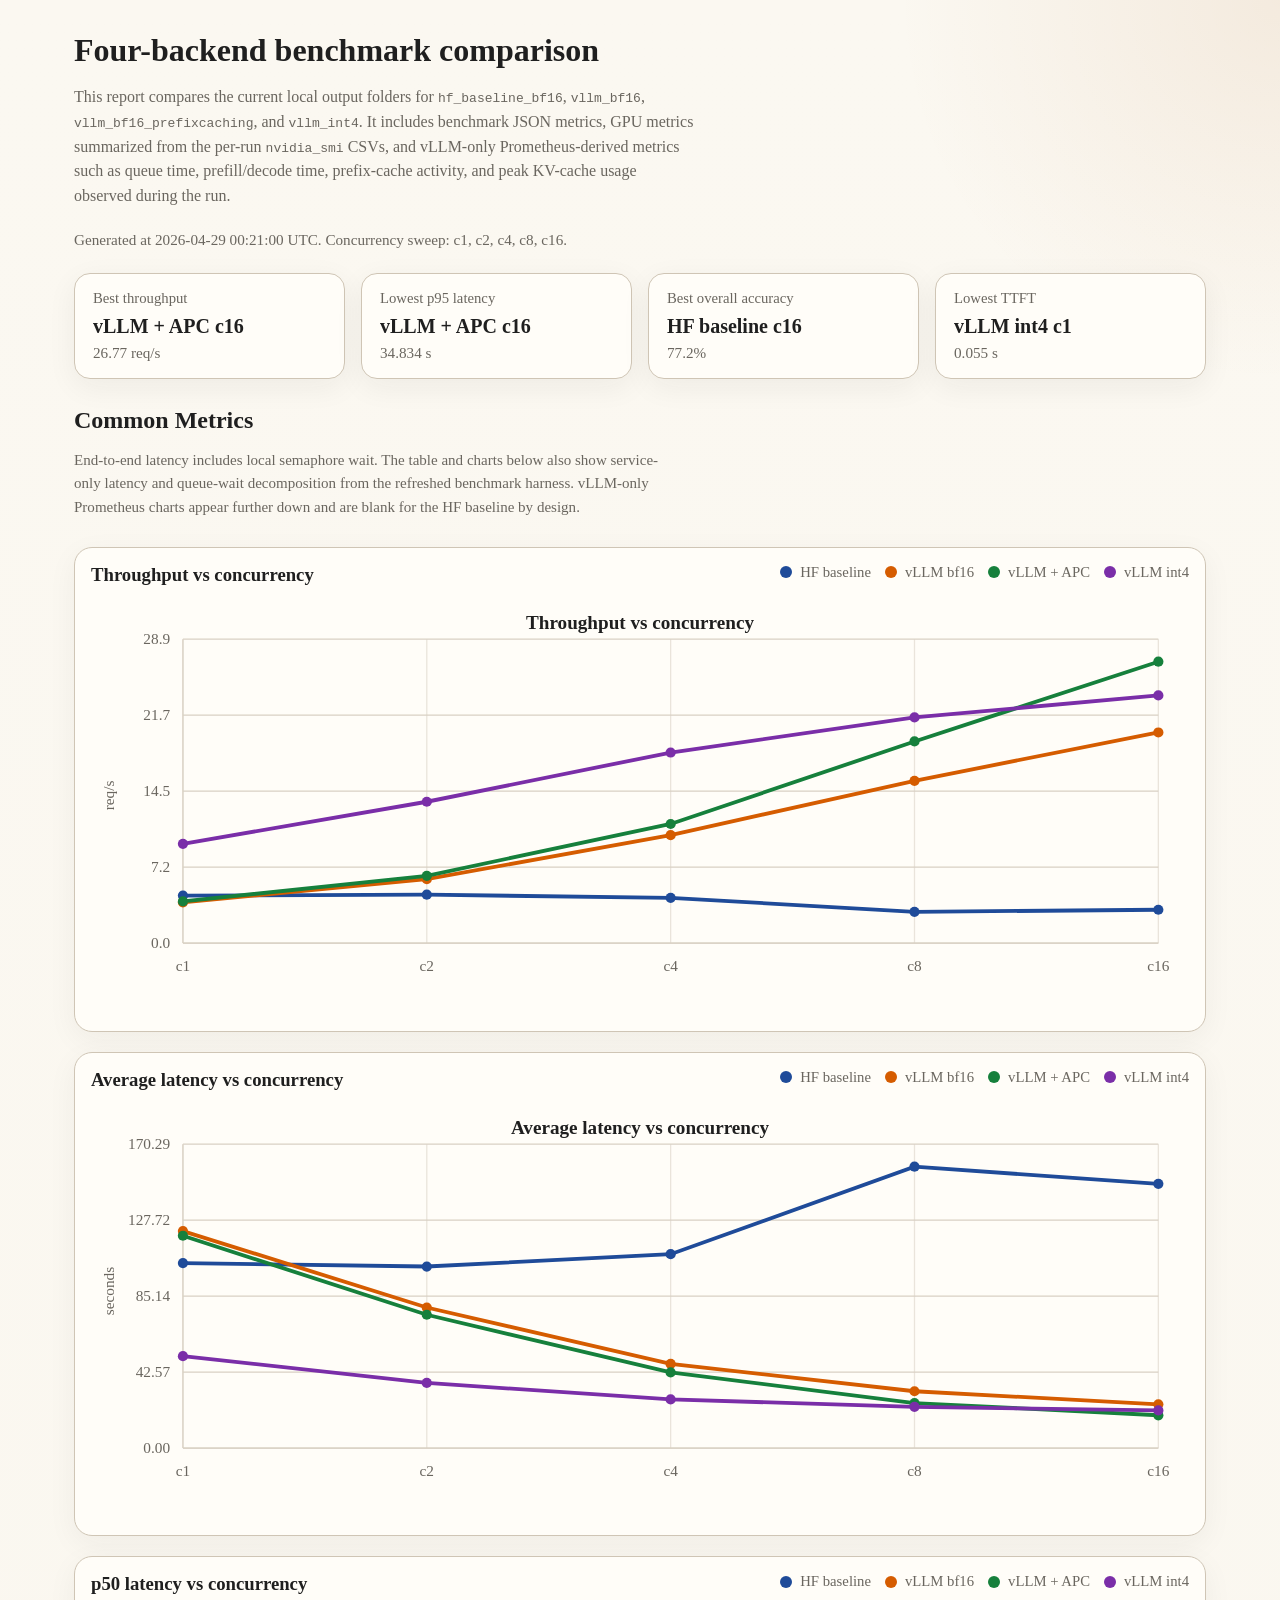
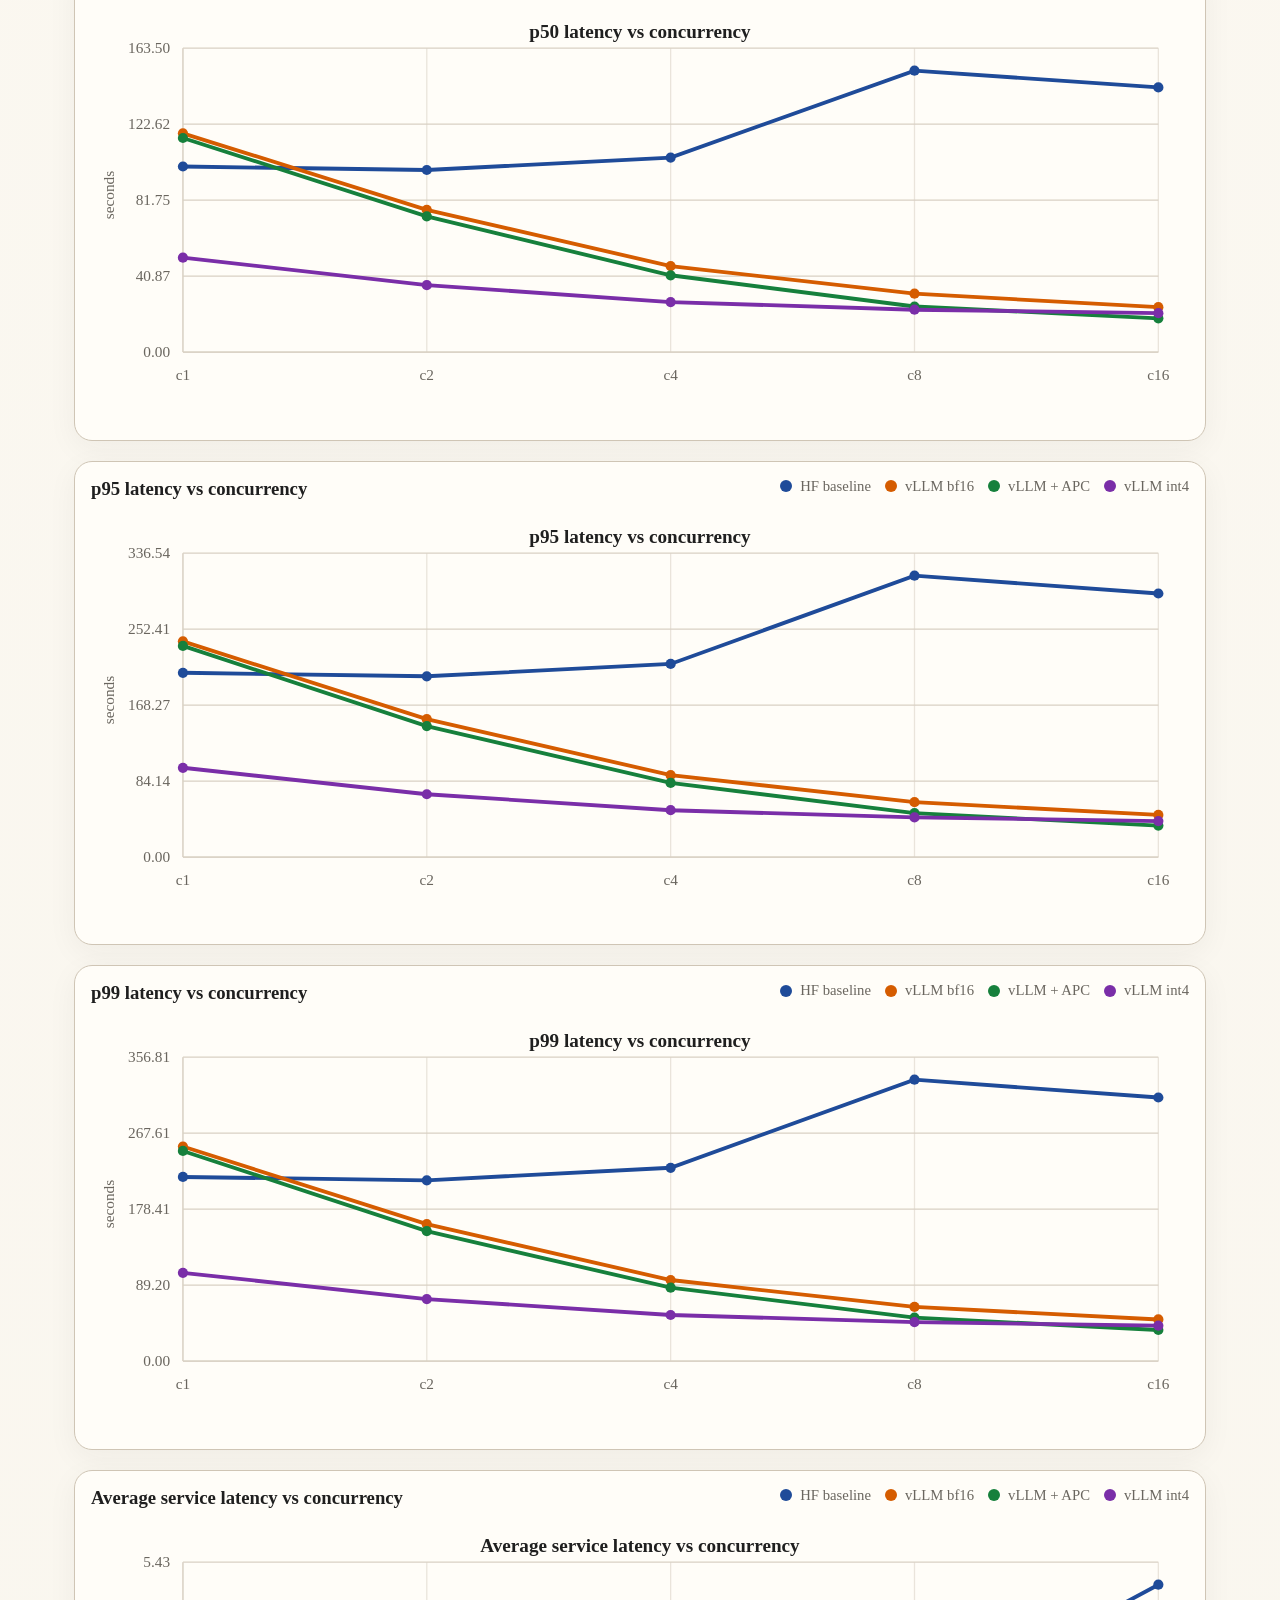
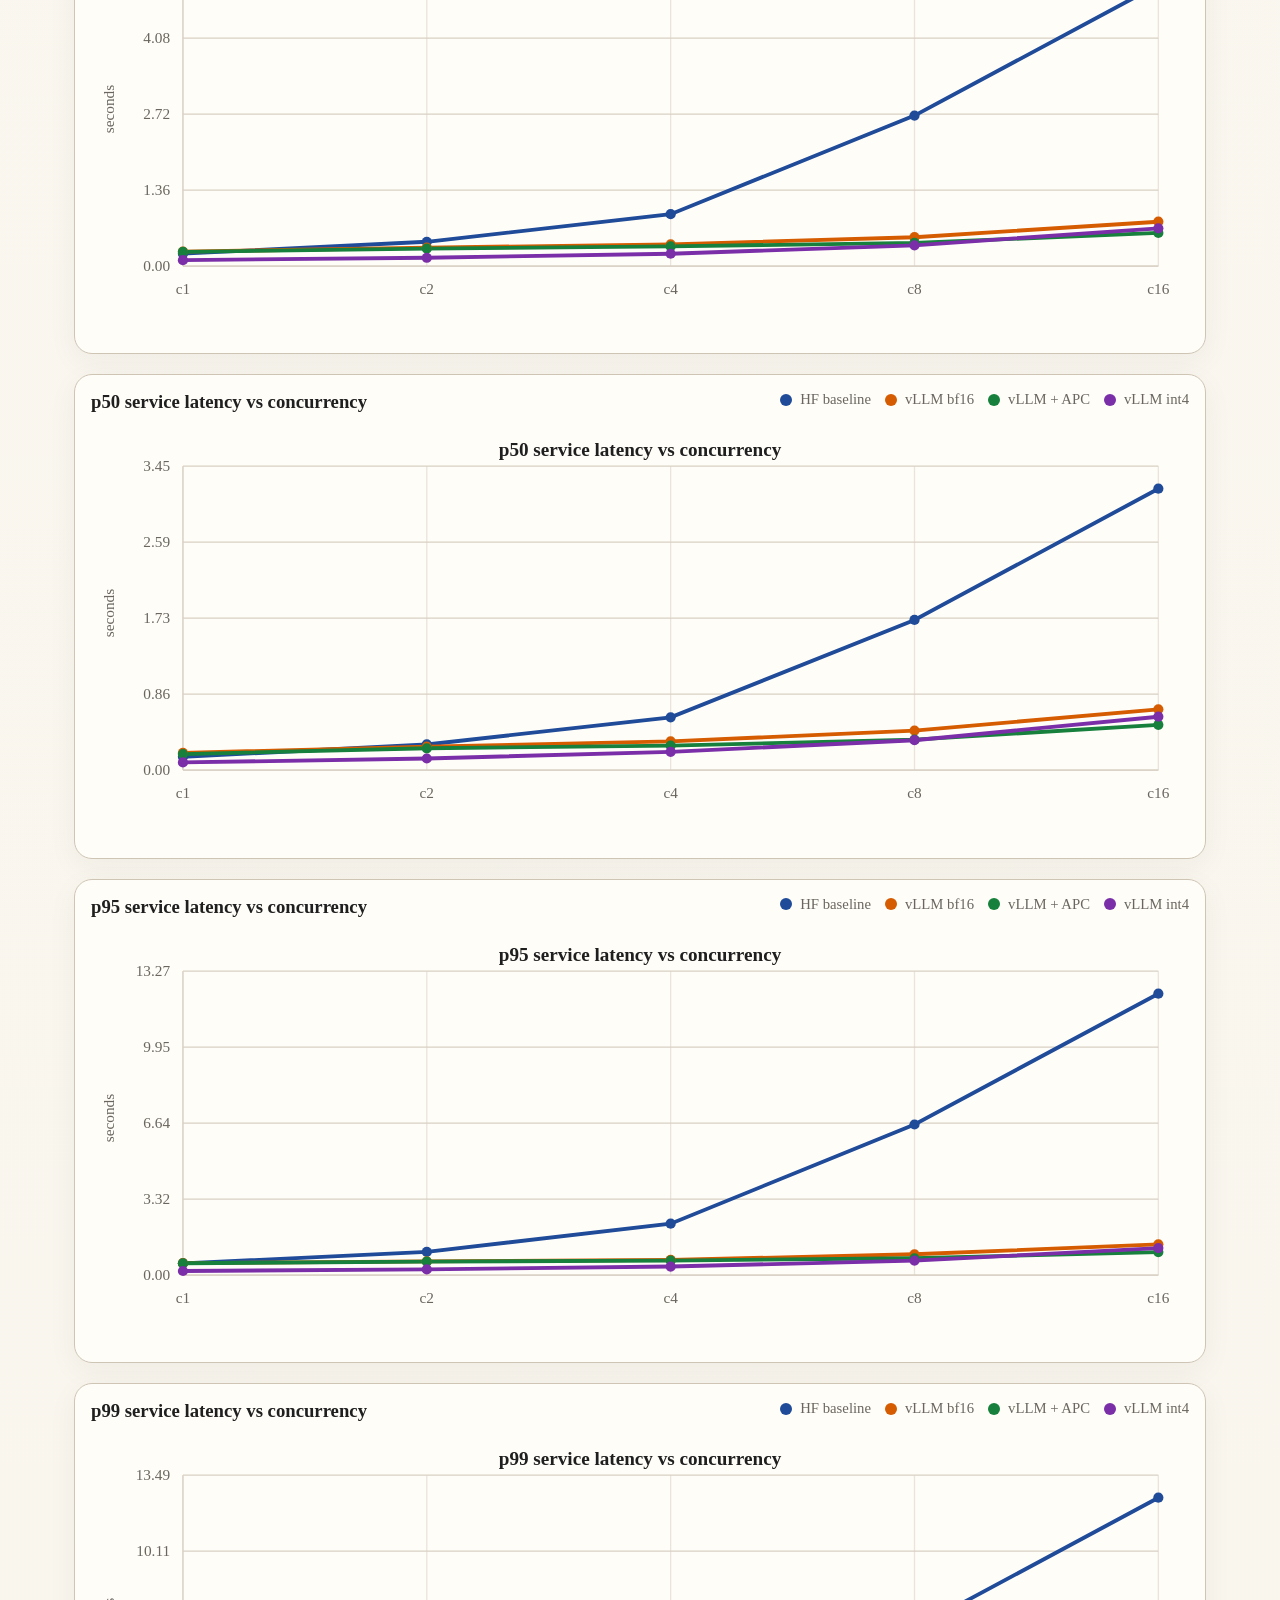
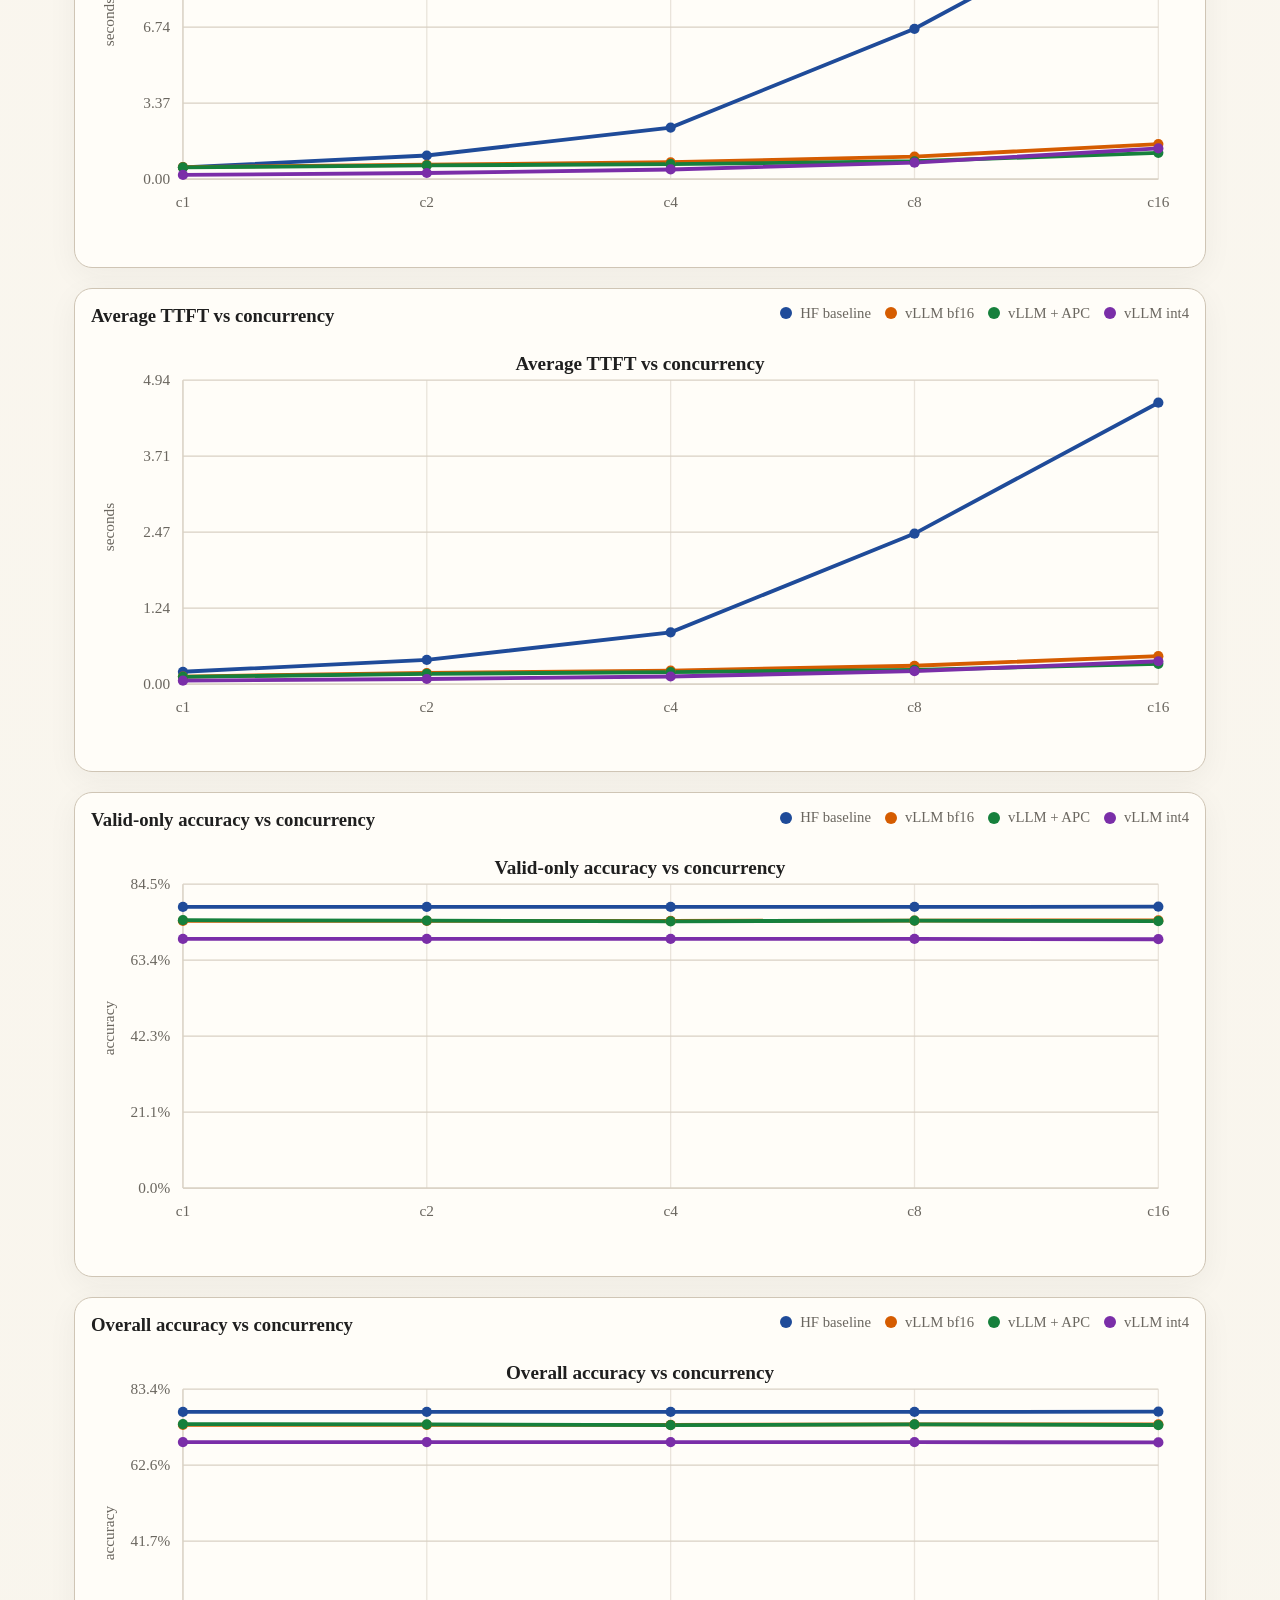
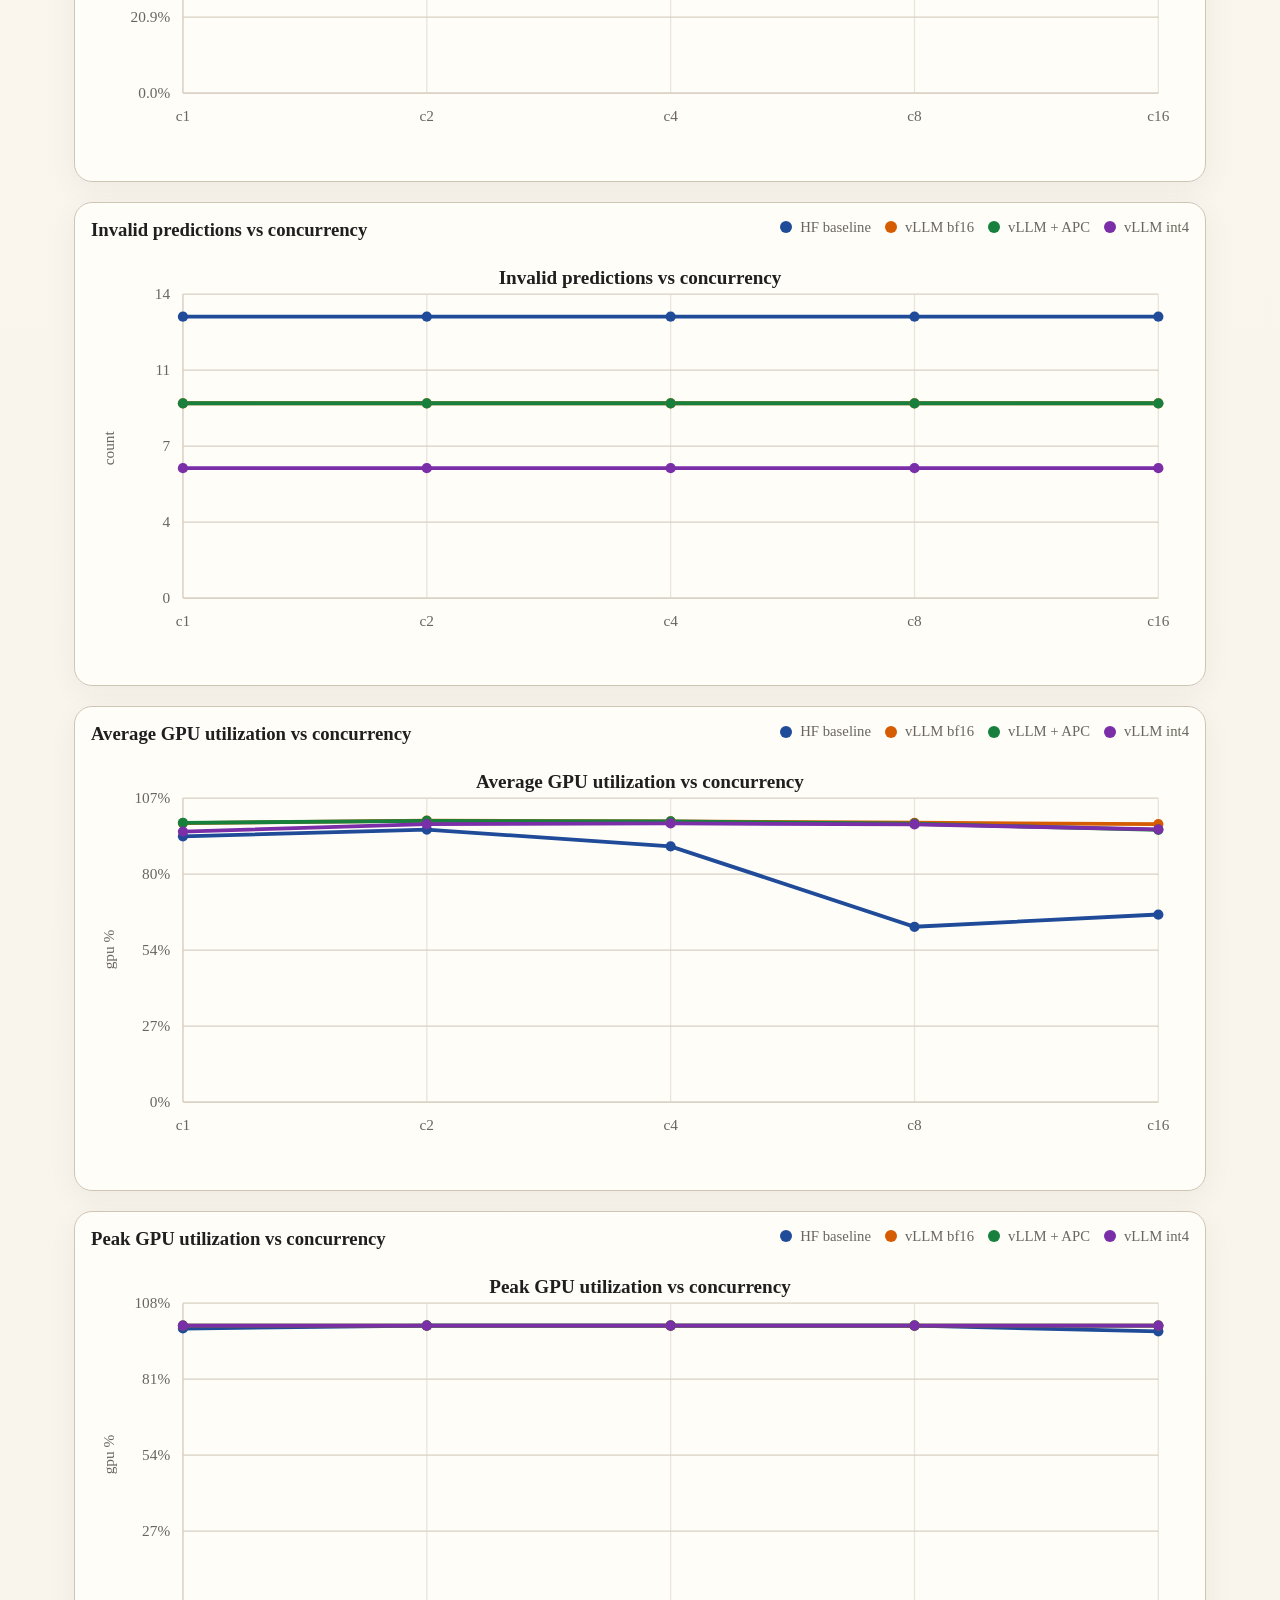
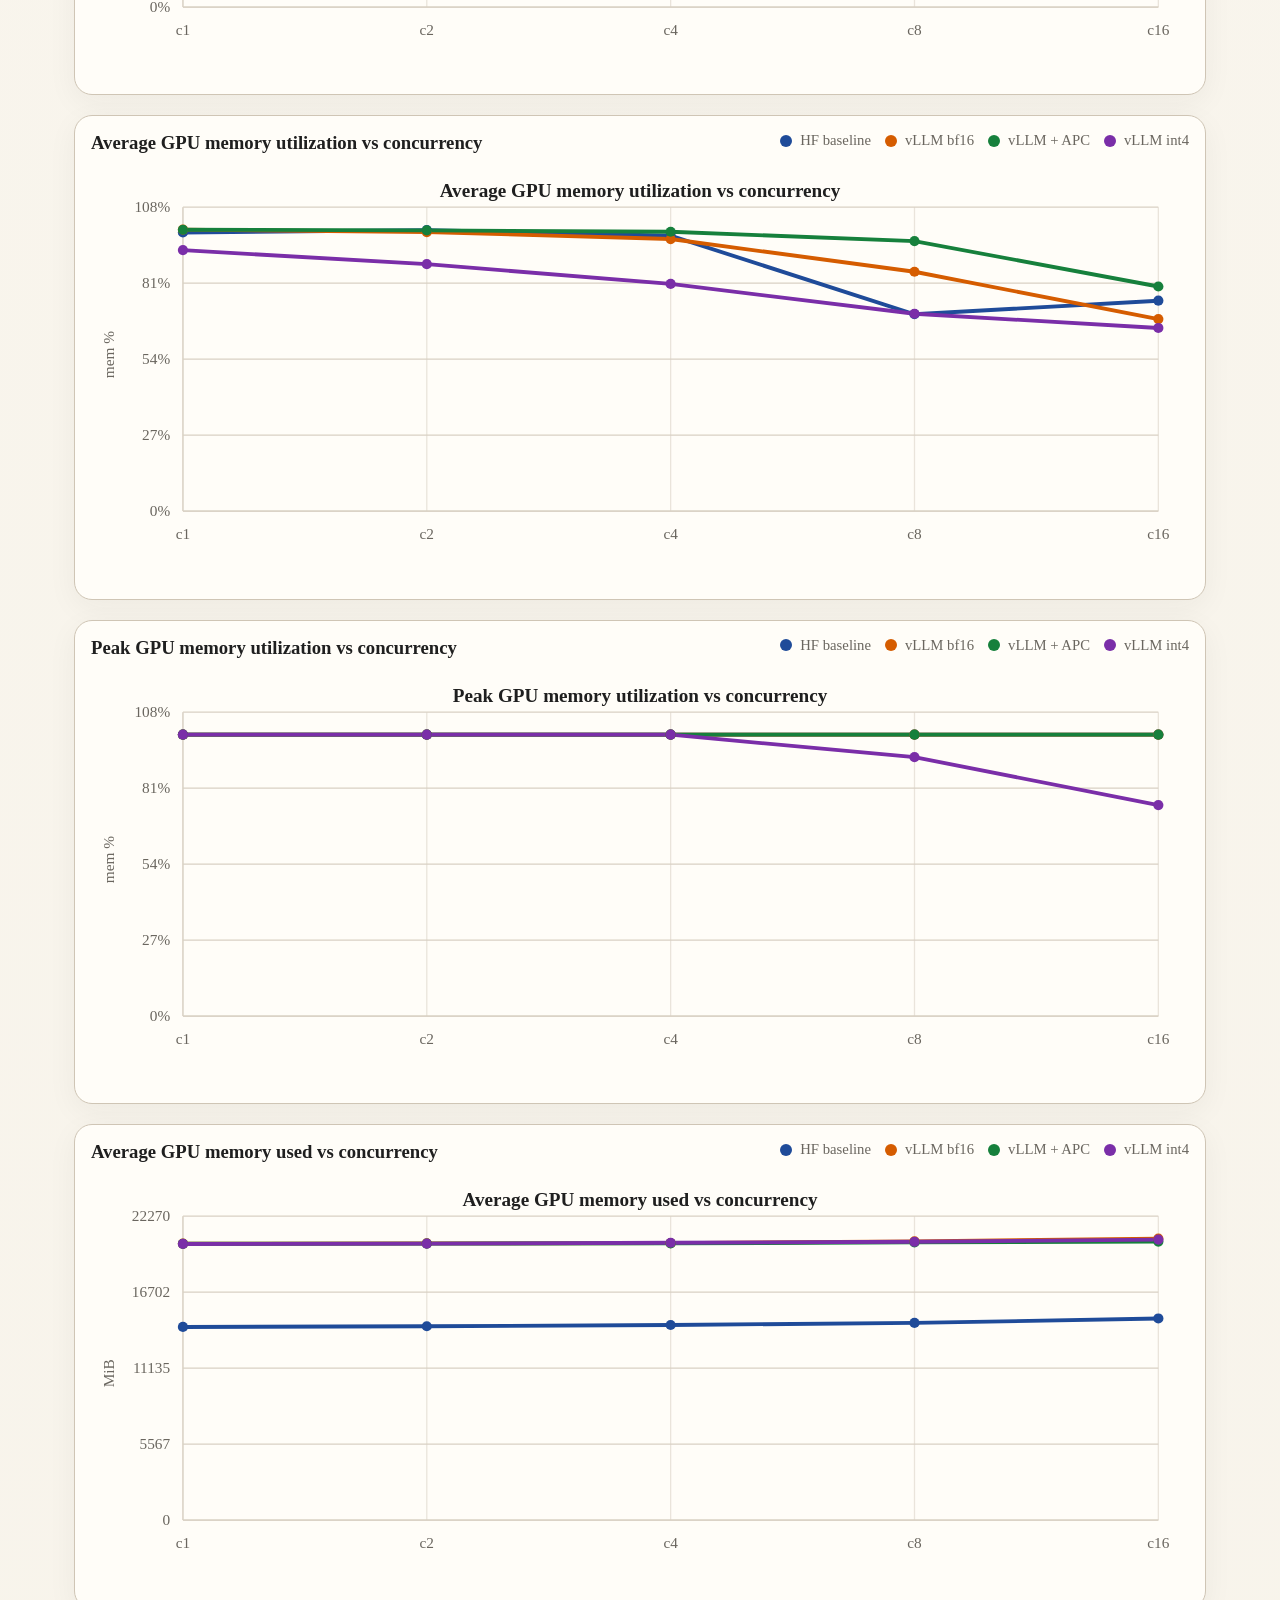
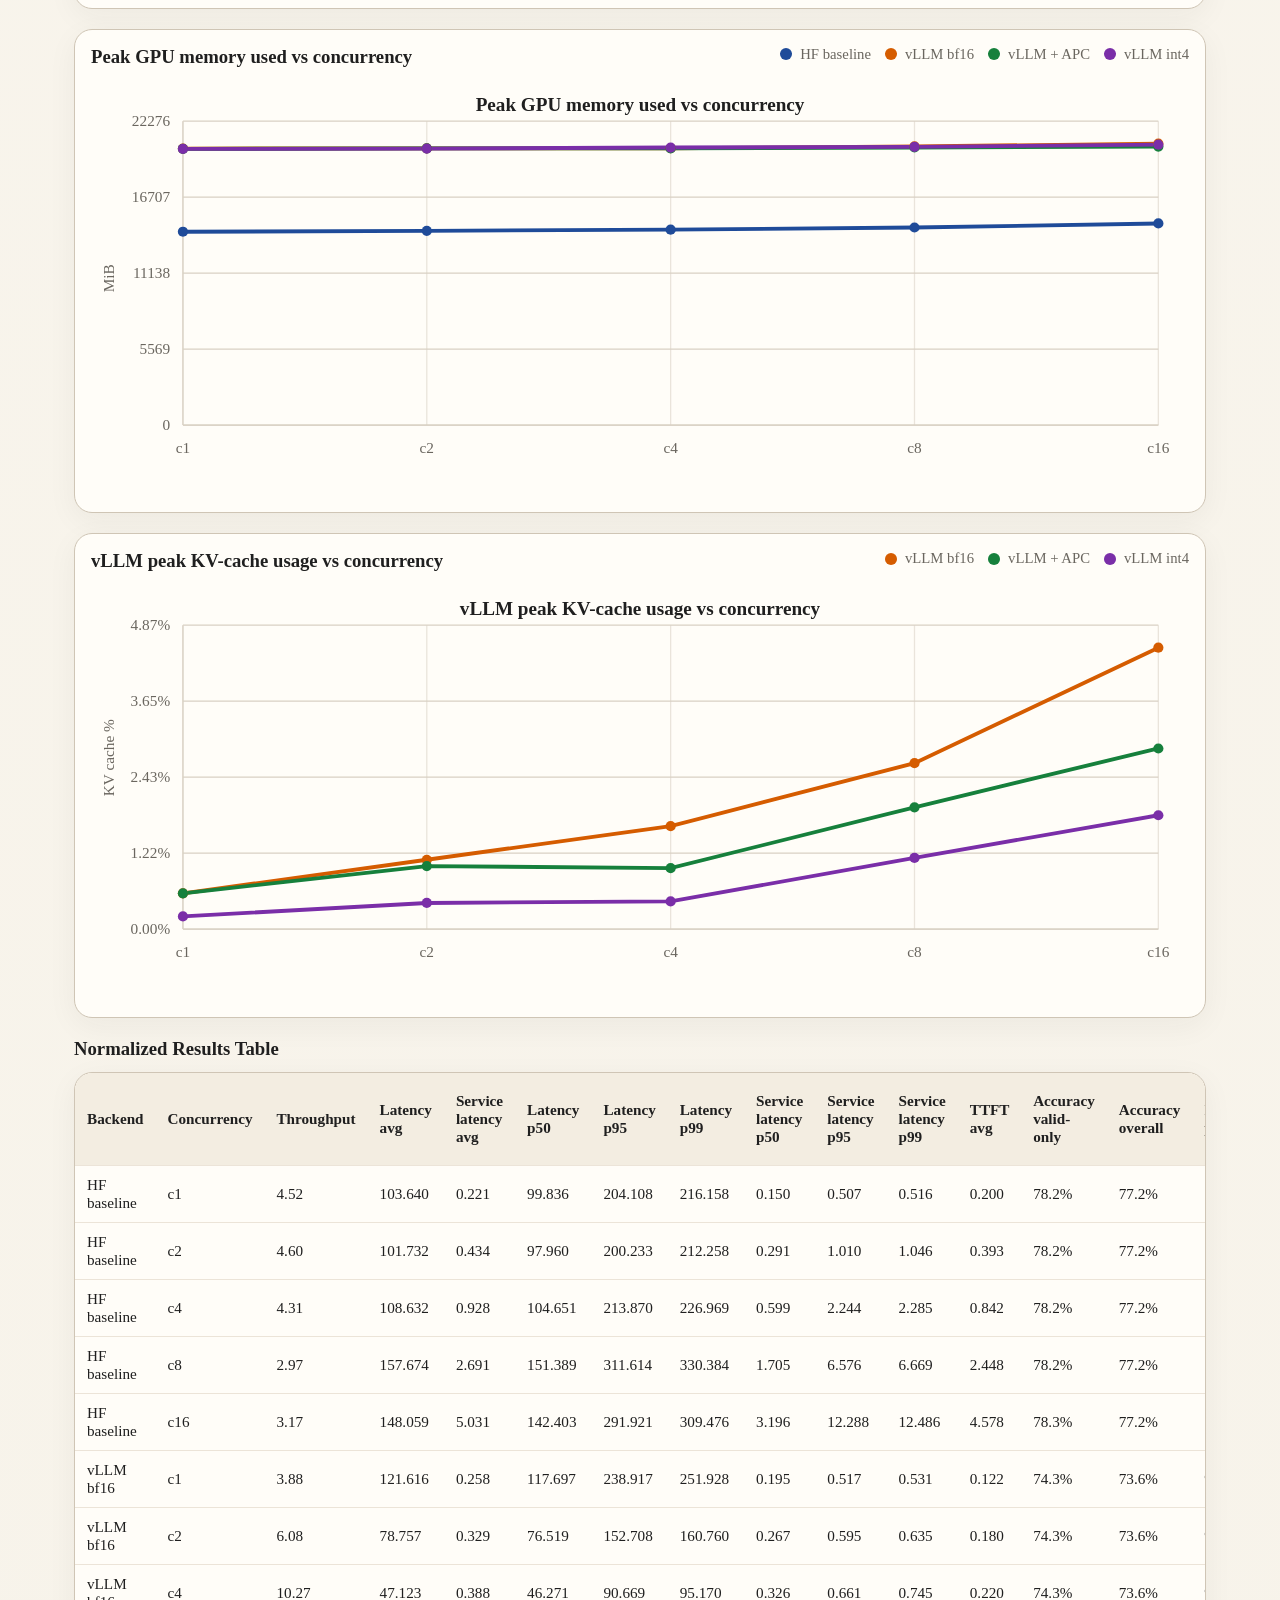
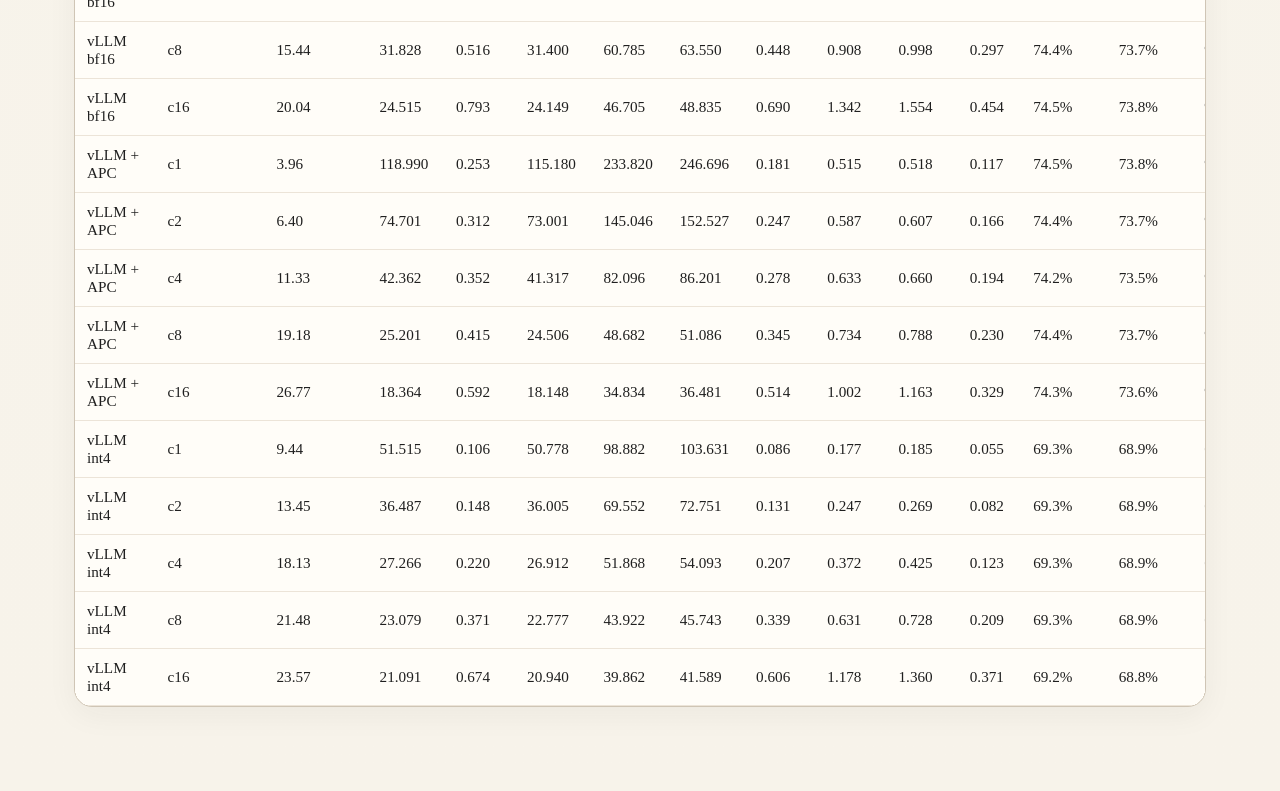
==== commit c6623bb2: "new plots" ====
--- a/outputs/branch_comparison/four_backend_comparison.html
+++ b/outputs/branch_comparison/four_backend_comparison.html
@@ -165,32 +165,32 @@
       prefill/decode time, prefix-cache activity, and peak KV-cache usage observed during the run.
     </p>
     <div class="meta">
-      Generated at 2026-04-28 21:21:16 UTC.
+      Generated at 2026-04-29 00:21:00 UTC.
       Concurrency sweep: c1, c2, c4, c8, c16.
     </div>
     <div class="card-grid">
     <div class="card">
       <div class="card-title">Best throughput</div>
-      <div class="card-value">vLLM int4 c16</div>
-      <div class="card-note">109.91 req/s</div>
+      <div class="card-value">vLLM + APC c16</div>
+      <div class="card-note">26.77 req/s</div>
     </div>
     
     <div class="card">
       <div class="card-title">Lowest p95 latency</div>
-      <div class="card-value">vLLM int4 c16</div>
-      <div class="card-note">8.477 s</div>
+      <div class="card-value">vLLM + APC c16</div>
+      <div class="card-note">34.834 s</div>
     </div>
     
     <div class="card">
       <div class="card-title">Best overall accuracy</div>
-      <div class="card-value">vLLM + APC c16</div>
-      <div class="card-note">73.9%</div>
+      <div class="card-value">HF baseline c16</div>
+      <div class="card-note">77.2%</div>
     </div>
     
     <div class="card">
       <div class="card-title">Lowest TTFT</div>
-      <div class="card-value">HF baseline c1</div>
-      <div class="card-note">0.002 s</div>
+      <div class="card-value">vLLM int4 c1</div>
+      <div class="card-note">0.055 s</div>
     </div>
     </div>
     <section>
@@ -210,12 +210,12 @@
       <svg viewBox="0 0 860 320" class="chart" role="img" aria-label="Throughput vs concurrency">
         <text x="430.00" y="18" text-anchor="middle" class="chart-title">Throughput vs concurrency</text>
         <text x="18" y="160.00" transform="rotate(-90 18 160.00)" class="axis-label">req/s</text>
-        <line x1="72" y1="264.00" x2="836" y2="264.00" class="grid" /><text x="62" y="268.00" text-anchor="end" class="axis-label">0.0</text><line x1="72" y1="204.50" x2="836" y2="204.50" class="grid" /><text x="62" y="208.50" text-anchor="end" class="axis-label">29.7</text><line x1="72" y1="145.00" x2="836" y2="145.00" class="grid" /><text x="62" y="149.00" text-anchor="end" class="axis-label">59.4</text><line x1="72" y1="85.50" x2="836" y2="85.50" class="grid" /><text x="62" y="89.50" text-anchor="end" class="axis-label">89.0</text><line x1="72" y1="26.00" x2="836" y2="26.00" class="grid" /><text x="62" y="30.00" text-anchor="end" class="axis-label">118.7</text>
-        <line x1="72.00" y1="26" x2="72.00" y2="264" class="grid xgrid" /><text x="72.00" y="286" text-anchor="middle" class="axis-label">c1</text><line x1="263.00" y1="26" x2="263.00" y2="264" class="grid xgrid" /><text x="263.00" y="286" text-anchor="middle" class="axis-label">c2</text><line x1="454.00" y1="26" x2="454.00" y2="264" class="grid xgrid" /><text x="454.00" y="286" text-anchor="middle" class="axis-label">c4</text><line x1="645.00" y1="26" x2="645.00" y2="264" class="grid xgrid" /><text x="645.00" y="286" text-anchor="middle" class="axis-label">c8</text><line x1="836.00" y1="26" x2="836.00" y2="264" class="grid xgrid" /><text x="836.00" y="286" text-anchor="middle" class="axis-label">c16</text>
-        <line x1="72" y1="264" x2="836" y2="264" class="axis" />
-        <line x1="72" y1="26" x2="72" y2="264" class="axis" />
-        <path d="M 72.00 259.56 L 263.00 259.50 L 454.00 259.91 L 645.00 261.24 L 836.00 261.01" fill="none" stroke="#1f4b99" stroke-width="3" stroke-linecap="round" /><path d="M 72.00 256.07 L 263.00 251.20 L 454.00 241.28 L 645.00 225.54 L 836.00 209.75" fill="none" stroke="#d55c00" stroke-width="3" stroke-linecap="round" /><path d="M 72.00 256.07 L 263.00 251.17 L 454.00 241.29 L 645.00 225.54 L 836.00 209.53" fill="none" stroke="#16803c" stroke-width="3" stroke-linecap="round" /><path d="M 72.00 242.69 L 263.00 221.26 L 454.00 184.55 L 645.00 124.27 L 836.00 43.63" fill="none" stroke="#7a2ea8" stroke-width="3" stroke-linecap="round" />
-        <circle cx="72.00" cy="259.56" r="4" fill="#1f4b99"><title>HF baseline c1: 2.2</title></circle><circle cx="263.00" cy="259.50" r="4" fill="#1f4b99"><title>HF baseline c2: 2.2</title></circle><circle cx="454.00" cy="259.91" r="4" fill="#1f4b99"><title>HF baseline c4: 2.0</title></circle><circle cx="645.00" cy="261.24" r="4" fill="#1f4b99"><title>HF baseline c8: 1.4</title></circle><circle cx="836.00" cy="261.01" r="4" fill="#1f4b99"><title>HF baseline c16: 1.5</title></circle><circle cx="72.00" cy="256.07" r="4" fill="#d55c00"><title>vLLM bf16 c1: 4.0</title></circle><circle cx="263.00" cy="251.20" r="4" fill="#d55c00"><title>vLLM bf16 c2: 6.4</title></circle><circle cx="454.00" cy="241.28" r="4" fill="#d55c00"><title>vLLM bf16 c4: 11.3</title></circle><circle cx="645.00" cy="225.54" r="4" fill="#d55c00"><title>vLLM bf16 c8: 19.2</title></circle><circle cx="836.00" cy="209.75" r="4" fill="#d55c00"><title>vLLM bf16 c16: 27.1</title></circle><circle cx="72.00" cy="256.07" r="4" fill="#16803c"><title>vLLM + APC c1: 4.0</title></circle><circle cx="263.00" cy="251.17" r="4" fill="#16803c"><title>vLLM + APC c2: 6.4</title></circle><circle cx="454.00" cy="241.29" r="4" fill="#16803c"><title>vLLM + APC c4: 11.3</title></circle><circle cx="645.00" cy="225.54" r="4" fill="#16803c"><title>vLLM + APC c8: 19.2</title></circle><circle cx="836.00" cy="209.53" r="4" fill="#16803c"><title>vLLM + APC c16: 27.2</title></circle><circle cx="72.00" cy="242.69" r="4" fill="#7a2ea8"><title>vLLM int4 c1: 10.6</title></circle><circle cx="263.00" cy="221.26" r="4" fill="#7a2ea8"><title>vLLM int4 c2: 21.3</title></circle><circle cx="454.00" cy="184.55" r="4" fill="#7a2ea8"><title>vLLM int4 c4: 39.6</title></circle><circle cx="645.00" cy="124.27" r="4" fill="#7a2ea8"><title>vLLM int4 c8: 69.7</title></circle><circle cx="836.00" cy="43.63" r="4" fill="#7a2ea8"><title>vLLM int4 c16: 109.9</title></circle>
+        <line x1="72" y1="264.00" x2="836" y2="264.00" class="grid" /><text x="62" y="268.00" text-anchor="end" class="axis-label">0.0</text><line x1="72" y1="204.50" x2="836" y2="204.50" class="grid" /><text x="62" y="208.50" text-anchor="end" class="axis-label">7.2</text><line x1="72" y1="145.00" x2="836" y2="145.00" class="grid" /><text x="62" y="149.00" text-anchor="end" class="axis-label">14.5</text><line x1="72" y1="85.50" x2="836" y2="85.50" class="grid" /><text x="62" y="89.50" text-anchor="end" class="axis-label">21.7</text><line x1="72" y1="26.00" x2="836" y2="26.00" class="grid" /><text x="62" y="30.00" text-anchor="end" class="axis-label">28.9</text>
+        <line x1="72.00" y1="26" x2="72.00" y2="264" class="grid xgrid" /><text x="72.00" y="286" text-anchor="middle" class="axis-label">c1</text><line x1="263.00" y1="26" x2="263.00" y2="264" class="grid xgrid" /><text x="263.00" y="286" text-anchor="middle" class="axis-label">c2</text><line x1="454.00" y1="26" x2="454.00" y2="264" class="grid xgrid" /><text x="454.00" y="286" text-anchor="middle" class="axis-label">c4</text><line x1="645.00" y1="26" x2="645.00" y2="264" class="grid xgrid" /><text x="645.00" y="286" text-anchor="middle" class="axis-label">c8</text><line x1="836.00" y1="26" x2="836.00" y2="264" class="grid xgrid" /><text x="836.00" y="286" text-anchor="middle" class="axis-label">c16</text>
+        <line x1="72" y1="264" x2="836" y2="264" class="axis" />
+        <line x1="72" y1="26" x2="72" y2="264" class="axis" />
+        <path d="M 72.00 226.83 L 263.00 226.11 L 454.00 228.55 L 645.00 239.56 L 836.00 237.92" fill="none" stroke="#1f4b99" stroke-width="3" stroke-linecap="round" /><path d="M 72.00 232.10 L 263.00 213.99 L 454.00 179.47 L 645.00 136.89 L 836.00 99.07" fill="none" stroke="#d55c00" stroke-width="3" stroke-linecap="round" /><path d="M 72.00 231.43 L 263.00 211.32 L 454.00 170.75 L 645.00 106.11 L 836.00 43.63" fill="none" stroke="#16803c" stroke-width="3" stroke-linecap="round" /><path d="M 72.00 186.31 L 263.00 153.32 L 454.00 114.76 L 645.00 87.24 L 836.00 70.02" fill="none" stroke="#7a2ea8" stroke-width="3" stroke-linecap="round" />
+        <circle cx="72.00" cy="226.83" r="4" fill="#1f4b99"><title>HF baseline c1: 4.5</title></circle><circle cx="263.00" cy="226.11" r="4" fill="#1f4b99"><title>HF baseline c2: 4.6</title></circle><circle cx="454.00" cy="228.55" r="4" fill="#1f4b99"><title>HF baseline c4: 4.3</title></circle><circle cx="645.00" cy="239.56" r="4" fill="#1f4b99"><title>HF baseline c8: 3.0</title></circle><circle cx="836.00" cy="237.92" r="4" fill="#1f4b99"><title>HF baseline c16: 3.2</title></circle><circle cx="72.00" cy="232.10" r="4" fill="#d55c00"><title>vLLM bf16 c1: 3.9</title></circle><circle cx="263.00" cy="213.99" r="4" fill="#d55c00"><title>vLLM bf16 c2: 6.1</title></circle><circle cx="454.00" cy="179.47" r="4" fill="#d55c00"><title>vLLM bf16 c4: 10.3</title></circle><circle cx="645.00" cy="136.89" r="4" fill="#d55c00"><title>vLLM bf16 c8: 15.4</title></circle><circle cx="836.00" cy="99.07" r="4" fill="#d55c00"><title>vLLM bf16 c16: 20.0</title></circle><circle cx="72.00" cy="231.43" r="4" fill="#16803c"><title>vLLM + APC c1: 4.0</title></circle><circle cx="263.00" cy="211.32" r="4" fill="#16803c"><title>vLLM + APC c2: 6.4</title></circle><circle cx="454.00" cy="170.75" r="4" fill="#16803c"><title>vLLM + APC c4: 11.3</title></circle><circle cx="645.00" cy="106.11" r="4" fill="#16803c"><title>vLLM + APC c8: 19.2</title></circle><circle cx="836.00" cy="43.63" r="4" fill="#16803c"><title>vLLM + APC c16: 26.8</title></circle><circle cx="72.00" cy="186.31" r="4" fill="#7a2ea8"><title>vLLM int4 c1: 9.4</title></circle><circle cx="263.00" cy="153.32" r="4" fill="#7a2ea8"><title>vLLM int4 c2: 13.4</title></circle><circle cx="454.00" cy="114.76" r="4" fill="#7a2ea8"><title>vLLM int4 c4: 18.1</title></circle><circle cx="645.00" cy="87.24" r="4" fill="#7a2ea8"><title>vLLM int4 c8: 21.5</title></circle><circle cx="836.00" cy="70.02" r="4" fill="#7a2ea8"><title>vLLM int4 c16: 23.6</title></circle>
       </svg>
     </section>
     
@@ -227,12 +227,12 @@
       <svg viewBox="0 0 860 320" class="chart" role="img" aria-label="Average latency vs concurrency">
         <text x="430.00" y="18" text-anchor="middle" class="chart-title">Average latency vs concurrency</text>
         <text x="18" y="160.00" transform="rotate(-90 18 160.00)" class="axis-label">seconds</text>
-        <line x1="72" y1="264.00" x2="836" y2="264.00" class="grid" /><text x="62" y="268.00" text-anchor="end" class="axis-label">0.00</text><line x1="72" y1="204.50" x2="836" y2="204.50" class="grid" /><text x="62" y="208.50" text-anchor="end" class="axis-label">93.86</text><line x1="72" y1="145.00" x2="836" y2="145.00" class="grid" /><text x="62" y="149.00" text-anchor="end" class="axis-label">187.72</text><line x1="72" y1="85.50" x2="836" y2="85.50" class="grid" /><text x="62" y="89.50" text-anchor="end" class="axis-label">281.58</text><line x1="72" y1="26.00" x2="836" y2="26.00" class="grid" /><text x="62" y="30.00" text-anchor="end" class="axis-label">375.45</text>
-        <line x1="72.00" y1="26" x2="72.00" y2="264" class="grid xgrid" /><text x="72.00" y="286" text-anchor="middle" class="axis-label">c1</text><line x1="263.00" y1="26" x2="263.00" y2="264" class="grid xgrid" /><text x="263.00" y="286" text-anchor="middle" class="axis-label">c2</text><line x1="454.00" y1="26" x2="454.00" y2="264" class="grid xgrid" /><text x="454.00" y="286" text-anchor="middle" class="axis-label">c4</text><line x1="645.00" y1="26" x2="645.00" y2="264" class="grid xgrid" /><text x="645.00" y="286" text-anchor="middle" class="axis-label">c8</text><line x1="836.00" y1="26" x2="836.00" y2="264" class="grid xgrid" /><text x="836.00" y="286" text-anchor="middle" class="axis-label">c16</text>
-        <line x1="72" y1="264" x2="836" y2="264" class="axis" />
-        <line x1="72" y1="26" x2="72" y2="264" class="axis" />
-        <path d="M 72.00 127.78 L 263.00 129.71 L 454.00 116.10 L 645.00 43.63 L 836.00 60.38" fill="none" stroke="#1f4b99" stroke-width="3" stroke-linecap="round" /><path d="M 72.00 188.57 L 263.00 216.52 L 454.00 237.15 L 645.00 248.02 L 836.00 252.52" fill="none" stroke="#d55c00" stroke-width="3" stroke-linecap="round" /><path d="M 72.00 188.51 L 263.00 216.64 L 454.00 237.14 L 645.00 248.03 L 836.00 252.62" fill="none" stroke="#16803c" stroke-width="3" stroke-linecap="round" /><path d="M 72.00 235.02 L 263.00 249.55 L 454.00 256.19 L 645.00 259.58 L 836.00 261.14" fill="none" stroke="#7a2ea8" stroke-width="3" stroke-linecap="round" />
-        <circle cx="72.00" cy="127.78" r="4" fill="#1f4b99"><title>HF baseline c1: 214.88</title></circle><circle cx="263.00" cy="129.71" r="4" fill="#1f4b99"><title>HF baseline c2: 211.85</title></circle><circle cx="454.00" cy="116.10" r="4" fill="#1f4b99"><title>HF baseline c4: 233.32</title></circle><circle cx="645.00" cy="43.63" r="4" fill="#1f4b99"><title>HF baseline c8: 347.64</title></circle><circle cx="836.00" cy="60.38" r="4" fill="#1f4b99"><title>HF baseline c16: 321.22</title></circle><circle cx="72.00" cy="188.57" r="4" fill="#d55c00"><title>vLLM bf16 c1: 119.00</title></circle><circle cx="263.00" cy="216.52" r="4" fill="#d55c00"><title>vLLM bf16 c2: 74.90</title></circle><circle cx="454.00" cy="237.15" r="4" fill="#d55c00"><title>vLLM bf16 c4: 42.35</title></circle><circle cx="645.00" cy="248.02" r="4" fill="#d55c00"><title>vLLM bf16 c8: 25.20</title></circle><circle cx="836.00" cy="252.52" r="4" fill="#d55c00"><title>vLLM bf16 c16: 18.10</title></circle><circle cx="72.00" cy="188.51" r="4" fill="#16803c"><title>vLLM + APC c1: 119.09</title></circle><circle cx="263.00" cy="216.64" r="4" fill="#16803c"><title>vLLM + APC c2: 74.72</title></circle><circle cx="454.00" cy="237.14" r="4" fill="#16803c"><title>vLLM + APC c4: 42.37</title></circle><circle cx="645.00" cy="248.03" r="4" fill="#16803c"><title>vLLM + APC c8: 25.20</title></circle><circle cx="836.00" cy="252.62" r="4" fill="#16803c"><title>vLLM + APC c16: 17.95</title></circle><circle cx="72.00" cy="235.02" r="4" fill="#7a2ea8"><title>vLLM int4 c1: 45.72</title></circle><circle cx="263.00" cy="249.55" r="4" fill="#7a2ea8"><title>vLLM int4 c2: 22.79</title></circle><circle cx="454.00" cy="256.19" r="4" fill="#7a2ea8"><title>vLLM int4 c4: 12.32</title></circle><circle cx="645.00" cy="259.58" r="4" fill="#7a2ea8"><title>vLLM int4 c8: 6.97</title></circle><circle cx="836.00" cy="261.14" r="4" fill="#7a2ea8"><title>vLLM int4 c16: 4.52</title></circle>
+        <line x1="72" y1="264.00" x2="836" y2="264.00" class="grid" /><text x="62" y="268.00" text-anchor="end" class="axis-label">0.00</text><line x1="72" y1="204.50" x2="836" y2="204.50" class="grid" /><text x="62" y="208.50" text-anchor="end" class="axis-label">42.57</text><line x1="72" y1="145.00" x2="836" y2="145.00" class="grid" /><text x="62" y="149.00" text-anchor="end" class="axis-label">85.14</text><line x1="72" y1="85.50" x2="836" y2="85.50" class="grid" /><text x="62" y="89.50" text-anchor="end" class="axis-label">127.72</text><line x1="72" y1="26.00" x2="836" y2="26.00" class="grid" /><text x="62" y="30.00" text-anchor="end" class="axis-label">170.29</text>
+        <line x1="72.00" y1="26" x2="72.00" y2="264" class="grid xgrid" /><text x="72.00" y="286" text-anchor="middle" class="axis-label">c1</text><line x1="263.00" y1="26" x2="263.00" y2="264" class="grid xgrid" /><text x="263.00" y="286" text-anchor="middle" class="axis-label">c2</text><line x1="454.00" y1="26" x2="454.00" y2="264" class="grid xgrid" /><text x="454.00" y="286" text-anchor="middle" class="axis-label">c4</text><line x1="645.00" y1="26" x2="645.00" y2="264" class="grid xgrid" /><text x="645.00" y="286" text-anchor="middle" class="axis-label">c8</text><line x1="836.00" y1="26" x2="836.00" y2="264" class="grid xgrid" /><text x="836.00" y="286" text-anchor="middle" class="axis-label">c16</text>
+        <line x1="72" y1="264" x2="836" y2="264" class="axis" />
+        <line x1="72" y1="26" x2="72" y2="264" class="axis" />
+        <path d="M 72.00 119.15 L 263.00 121.82 L 454.00 112.17 L 645.00 43.63 L 836.00 57.07" fill="none" stroke="#1f4b99" stroke-width="3" stroke-linecap="round" /><path d="M 72.00 94.03 L 263.00 153.93 L 454.00 198.14 L 645.00 219.52 L 836.00 229.74" fill="none" stroke="#d55c00" stroke-width="3" stroke-linecap="round" /><path d="M 72.00 97.70 L 263.00 159.60 L 454.00 204.79 L 645.00 228.78 L 836.00 238.33" fill="none" stroke="#16803c" stroke-width="3" stroke-linecap="round" /><path d="M 72.00 192.00 L 263.00 213.00 L 454.00 225.89 L 645.00 231.74 L 836.00 234.52" fill="none" stroke="#7a2ea8" stroke-width="3" stroke-linecap="round" />
+        <circle cx="72.00" cy="119.15" r="4" fill="#1f4b99"><title>HF baseline c1: 103.64</title></circle><circle cx="263.00" cy="121.82" r="4" fill="#1f4b99"><title>HF baseline c2: 101.73</title></circle><circle cx="454.00" cy="112.17" r="4" fill="#1f4b99"><title>HF baseline c4: 108.63</title></circle><circle cx="645.00" cy="43.63" r="4" fill="#1f4b99"><title>HF baseline c8: 157.67</title></circle><circle cx="836.00" cy="57.07" r="4" fill="#1f4b99"><title>HF baseline c16: 148.06</title></circle><circle cx="72.00" cy="94.03" r="4" fill="#d55c00"><title>vLLM bf16 c1: 121.62</title></circle><circle cx="263.00" cy="153.93" r="4" fill="#d55c00"><title>vLLM bf16 c2: 78.76</title></circle><circle cx="454.00" cy="198.14" r="4" fill="#d55c00"><title>vLLM bf16 c4: 47.12</title></circle><circle cx="645.00" cy="219.52" r="4" fill="#d55c00"><title>vLLM bf16 c8: 31.83</title></circle><circle cx="836.00" cy="229.74" r="4" fill="#d55c00"><title>vLLM bf16 c16: 24.51</title></circle><circle cx="72.00" cy="97.70" r="4" fill="#16803c"><title>vLLM + APC c1: 118.99</title></circle><circle cx="263.00" cy="159.60" r="4" fill="#16803c"><title>vLLM + APC c2: 74.70</title></circle><circle cx="454.00" cy="204.79" r="4" fill="#16803c"><title>vLLM + APC c4: 42.36</title></circle><circle cx="645.00" cy="228.78" r="4" fill="#16803c"><title>vLLM + APC c8: 25.20</title></circle><circle cx="836.00" cy="238.33" r="4" fill="#16803c"><title>vLLM + APC c16: 18.36</title></circle><circle cx="72.00" cy="192.00" r="4" fill="#7a2ea8"><title>vLLM int4 c1: 51.51</title></circle><circle cx="263.00" cy="213.00" r="4" fill="#7a2ea8"><title>vLLM int4 c2: 36.49</title></circle><circle cx="454.00" cy="225.89" r="4" fill="#7a2ea8"><title>vLLM int4 c4: 27.27</title></circle><circle cx="645.00" cy="231.74" r="4" fill="#7a2ea8"><title>vLLM int4 c8: 23.08</title></circle><circle cx="836.00" cy="234.52" r="4" fill="#7a2ea8"><title>vLLM int4 c16: 21.09</title></circle>
       </svg>
     </section>
     
@@ -244,12 +244,12 @@
       <svg viewBox="0 0 860 320" class="chart" role="img" aria-label="p50 latency vs concurrency">
         <text x="430.00" y="18" text-anchor="middle" class="chart-title">p50 latency vs concurrency</text>
         <text x="18" y="160.00" transform="rotate(-90 18 160.00)" class="axis-label">seconds</text>
-        <line x1="72" y1="264.00" x2="836" y2="264.00" class="grid" /><text x="62" y="268.00" text-anchor="end" class="axis-label">0.00</text><line x1="72" y1="204.50" x2="836" y2="204.50" class="grid" /><text x="62" y="208.50" text-anchor="end" class="axis-label">90.57</text><line x1="72" y1="145.00" x2="836" y2="145.00" class="grid" /><text x="62" y="149.00" text-anchor="end" class="axis-label">181.13</text><line x1="72" y1="85.50" x2="836" y2="85.50" class="grid" /><text x="62" y="89.50" text-anchor="end" class="axis-label">271.70</text><line x1="72" y1="26.00" x2="836" y2="26.00" class="grid" /><text x="62" y="30.00" text-anchor="end" class="axis-label">362.27</text>
-        <line x1="72.00" y1="26" x2="72.00" y2="264" class="grid xgrid" /><text x="72.00" y="286" text-anchor="middle" class="axis-label">c1</text><line x1="263.00" y1="26" x2="263.00" y2="264" class="grid xgrid" /><text x="263.00" y="286" text-anchor="middle" class="axis-label">c2</text><line x1="454.00" y1="26" x2="454.00" y2="264" class="grid xgrid" /><text x="454.00" y="286" text-anchor="middle" class="axis-label">c4</text><line x1="645.00" y1="26" x2="645.00" y2="264" class="grid xgrid" /><text x="645.00" y="286" text-anchor="middle" class="axis-label">c8</text><line x1="836.00" y1="26" x2="836.00" y2="264" class="grid xgrid" /><text x="836.00" y="286" text-anchor="middle" class="axis-label">c16</text>
-        <line x1="72" y1="264" x2="836" y2="264" class="axis" />
-        <line x1="72" y1="26" x2="72" y2="264" class="axis" />
-        <path d="M 72.00 127.76 L 263.00 129.65 L 454.00 116.17 L 645.00 43.63 L 836.00 60.65" fill="none" stroke="#1f4b99" stroke-width="3" stroke-linecap="round" /><path d="M 72.00 188.33 L 263.00 215.79 L 454.00 236.86 L 645.00 247.91 L 836.00 252.33" fill="none" stroke="#d55c00" stroke-width="3" stroke-linecap="round" /><path d="M 72.00 188.27 L 263.00 216.03 L 454.00 236.85 L 645.00 247.90 L 836.00 252.46" fill="none" stroke="#16803c" stroke-width="3" stroke-linecap="round" /><path d="M 72.00 234.44 L 263.00 249.20 L 454.00 256.01 L 645.00 259.48 L 836.00 261.05" fill="none" stroke="#7a2ea8" stroke-width="3" stroke-linecap="round" />
-        <circle cx="72.00" cy="127.76" r="4" fill="#1f4b99"><title>HF baseline c1: 207.37</title></circle><circle cx="263.00" cy="129.65" r="4" fill="#1f4b99"><title>HF baseline c2: 204.51</title></circle><circle cx="454.00" cy="116.17" r="4" fill="#1f4b99"><title>HF baseline c4: 225.02</title></circle><circle cx="645.00" cy="43.63" r="4" fill="#1f4b99"><title>HF baseline c8: 335.43</title></circle><circle cx="836.00" cy="60.65" r="4" fill="#1f4b99"><title>HF baseline c16: 309.52</title></circle><circle cx="72.00" cy="188.33" r="4" fill="#d55c00"><title>vLLM bf16 c1: 115.18</title></circle><circle cx="263.00" cy="215.79" r="4" fill="#d55c00"><title>vLLM bf16 c2: 73.38</title></circle><circle cx="454.00" cy="236.86" r="4" fill="#d55c00"><title>vLLM bf16 c4: 41.31</title></circle><circle cx="645.00" cy="247.91" r="4" fill="#d55c00"><title>vLLM bf16 c8: 24.49</title></circle><circle cx="836.00" cy="252.33" r="4" fill="#d55c00"><title>vLLM bf16 c16: 17.77</title></circle><circle cx="72.00" cy="188.27" r="4" fill="#16803c"><title>vLLM + APC c1: 115.28</title></circle><circle cx="263.00" cy="216.03" r="4" fill="#16803c"><title>vLLM + APC c2: 73.02</title></circle><circle cx="454.00" cy="236.85" r="4" fill="#16803c"><title>vLLM + APC c4: 41.32</title></circle><circle cx="645.00" cy="247.90" r="4" fill="#16803c"><title>vLLM + APC c8: 24.50</title></circle><circle cx="836.00" cy="252.46" r="4" fill="#16803c"><title>vLLM + APC c16: 17.56</title></circle><circle cx="72.00" cy="234.44" r="4" fill="#7a2ea8"><title>vLLM int4 c1: 45.00</title></circle><circle cx="263.00" cy="249.20" r="4" fill="#7a2ea8"><title>vLLM int4 c2: 22.53</title></circle><circle cx="454.00" cy="256.01" r="4" fill="#7a2ea8"><title>vLLM int4 c4: 12.16</title></circle><circle cx="645.00" cy="259.48" r="4" fill="#7a2ea8"><title>vLLM int4 c8: 6.88</title></circle><circle cx="836.00" cy="261.05" r="4" fill="#7a2ea8"><title>vLLM int4 c16: 4.50</title></circle>
+        <line x1="72" y1="264.00" x2="836" y2="264.00" class="grid" /><text x="62" y="268.00" text-anchor="end" class="axis-label">0.00</text><line x1="72" y1="204.50" x2="836" y2="204.50" class="grid" /><text x="62" y="208.50" text-anchor="end" class="axis-label">40.87</text><line x1="72" y1="145.00" x2="836" y2="145.00" class="grid" /><text x="62" y="149.00" text-anchor="end" class="axis-label">81.75</text><line x1="72" y1="85.50" x2="836" y2="85.50" class="grid" /><text x="62" y="89.50" text-anchor="end" class="axis-label">122.62</text><line x1="72" y1="26.00" x2="836" y2="26.00" class="grid" /><text x="62" y="30.00" text-anchor="end" class="axis-label">163.50</text>
+        <line x1="72.00" y1="26" x2="72.00" y2="264" class="grid xgrid" /><text x="72.00" y="286" text-anchor="middle" class="axis-label">c1</text><line x1="263.00" y1="26" x2="263.00" y2="264" class="grid xgrid" /><text x="263.00" y="286" text-anchor="middle" class="axis-label">c2</text><line x1="454.00" y1="26" x2="454.00" y2="264" class="grid xgrid" /><text x="454.00" y="286" text-anchor="middle" class="axis-label">c4</text><line x1="645.00" y1="26" x2="645.00" y2="264" class="grid xgrid" /><text x="645.00" y="286" text-anchor="middle" class="axis-label">c8</text><line x1="836.00" y1="26" x2="836.00" y2="264" class="grid xgrid" /><text x="836.00" y="286" text-anchor="middle" class="axis-label">c16</text>
+        <line x1="72" y1="264" x2="836" y2="264" class="axis" />
+        <line x1="72" y1="26" x2="72" y2="264" class="axis" />
+        <path d="M 72.00 118.67 L 263.00 121.40 L 454.00 111.66 L 645.00 43.63 L 836.00 56.71" fill="none" stroke="#1f4b99" stroke-width="3" stroke-linecap="round" /><path d="M 72.00 92.67 L 263.00 152.61 L 454.00 196.64 L 645.00 218.29 L 836.00 228.85" fill="none" stroke="#d55c00" stroke-width="3" stroke-linecap="round" /><path d="M 72.00 96.34 L 263.00 157.74 L 454.00 203.86 L 645.00 228.33 L 836.00 237.58" fill="none" stroke="#16803c" stroke-width="3" stroke-linecap="round" /><path d="M 72.00 190.08 L 263.00 211.59 L 454.00 224.83 L 645.00 230.84 L 836.00 233.52" fill="none" stroke="#7a2ea8" stroke-width="3" stroke-linecap="round" />
+        <circle cx="72.00" cy="118.67" r="4" fill="#1f4b99"><title>HF baseline c1: 99.84</title></circle><circle cx="263.00" cy="121.40" r="4" fill="#1f4b99"><title>HF baseline c2: 97.96</title></circle><circle cx="454.00" cy="111.66" r="4" fill="#1f4b99"><title>HF baseline c4: 104.65</title></circle><circle cx="645.00" cy="43.63" r="4" fill="#1f4b99"><title>HF baseline c8: 151.39</title></circle><circle cx="836.00" cy="56.71" r="4" fill="#1f4b99"><title>HF baseline c16: 142.40</title></circle><circle cx="72.00" cy="92.67" r="4" fill="#d55c00"><title>vLLM bf16 c1: 117.70</title></circle><circle cx="263.00" cy="152.61" r="4" fill="#d55c00"><title>vLLM bf16 c2: 76.52</title></circle><circle cx="454.00" cy="196.64" r="4" fill="#d55c00"><title>vLLM bf16 c4: 46.27</title></circle><circle cx="645.00" cy="218.29" r="4" fill="#d55c00"><title>vLLM bf16 c8: 31.40</title></circle><circle cx="836.00" cy="228.85" r="4" fill="#d55c00"><title>vLLM bf16 c16: 24.15</title></circle><circle cx="72.00" cy="96.34" r="4" fill="#16803c"><title>vLLM + APC c1: 115.18</title></circle><circle cx="263.00" cy="157.74" r="4" fill="#16803c"><title>vLLM + APC c2: 73.00</title></circle><circle cx="454.00" cy="203.86" r="4" fill="#16803c"><title>vLLM + APC c4: 41.32</title></circle><circle cx="645.00" cy="228.33" r="4" fill="#16803c"><title>vLLM + APC c8: 24.51</title></circle><circle cx="836.00" cy="237.58" r="4" fill="#16803c"><title>vLLM + APC c16: 18.15</title></circle><circle cx="72.00" cy="190.08" r="4" fill="#7a2ea8"><title>vLLM int4 c1: 50.78</title></circle><circle cx="263.00" cy="211.59" r="4" fill="#7a2ea8"><title>vLLM int4 c2: 36.00</title></circle><circle cx="454.00" cy="224.83" r="4" fill="#7a2ea8"><title>vLLM int4 c4: 26.91</title></circle><circle cx="645.00" cy="230.84" r="4" fill="#7a2ea8"><title>vLLM int4 c8: 22.78</title></circle><circle cx="836.00" cy="233.52" r="4" fill="#7a2ea8"><title>vLLM int4 c16: 20.94</title></circle>
       </svg>
     </section>
     
@@ -261,12 +261,12 @@
       <svg viewBox="0 0 860 320" class="chart" role="img" aria-label="p95 latency vs concurrency">
         <text x="430.00" y="18" text-anchor="middle" class="chart-title">p95 latency vs concurrency</text>
         <text x="18" y="160.00" transform="rotate(-90 18 160.00)" class="axis-label">seconds</text>
-        <line x1="72" y1="264.00" x2="836" y2="264.00" class="grid" /><text x="62" y="268.00" text-anchor="end" class="axis-label">0.00</text><line x1="72" y1="204.50" x2="836" y2="204.50" class="grid" /><text x="62" y="208.50" text-anchor="end" class="axis-label">184.66</text><line x1="72" y1="145.00" x2="836" y2="145.00" class="grid" /><text x="62" y="149.00" text-anchor="end" class="axis-label">369.32</text><line x1="72" y1="85.50" x2="836" y2="85.50" class="grid" /><text x="62" y="89.50" text-anchor="end" class="axis-label">553.98</text><line x1="72" y1="26.00" x2="836" y2="26.00" class="grid" /><text x="62" y="30.00" text-anchor="end" class="axis-label">738.64</text>
-        <line x1="72.00" y1="26" x2="72.00" y2="264" class="grid xgrid" /><text x="72.00" y="286" text-anchor="middle" class="axis-label">c1</text><line x1="263.00" y1="26" x2="263.00" y2="264" class="grid xgrid" /><text x="263.00" y="286" text-anchor="middle" class="axis-label">c2</text><line x1="454.00" y1="26" x2="454.00" y2="264" class="grid xgrid" /><text x="454.00" y="286" text-anchor="middle" class="axis-label">c4</text><line x1="645.00" y1="26" x2="645.00" y2="264" class="grid xgrid" /><text x="645.00" y="286" text-anchor="middle" class="axis-label">c8</text><line x1="836.00" y1="26" x2="836.00" y2="264" class="grid xgrid" /><text x="836.00" y="286" text-anchor="middle" class="axis-label">c16</text>
-        <line x1="72" y1="264" x2="836" y2="264" class="axis" />
-        <line x1="72" y1="26" x2="72" y2="264" class="axis" />
-        <path d="M 72.00 127.79 L 263.00 129.76 L 454.00 116.09 L 645.00 43.63 L 836.00 61.70" fill="none" stroke="#1f4b99" stroke-width="3" stroke-linecap="round" /><path d="M 72.00 188.66 L 263.00 217.14 L 454.00 237.56 L 645.00 248.31 L 836.00 252.88" fill="none" stroke="#d55c00" stroke-width="3" stroke-linecap="round" /><path d="M 72.00 188.60 L 263.00 217.26 L 454.00 237.55 L 645.00 248.31 L 836.00 252.96" fill="none" stroke="#16803c" stroke-width="3" stroke-linecap="round" /><path d="M 72.00 235.73 L 263.00 249.95 L 454.00 256.43 L 645.00 259.69 L 836.00 261.27" fill="none" stroke="#7a2ea8" stroke-width="3" stroke-linecap="round" />
-        <circle cx="72.00" cy="127.79" r="4" fill="#1f4b99"><title>HF baseline c1: 422.75</title></circle><circle cx="263.00" cy="129.76" r="4" fill="#1f4b99"><title>HF baseline c2: 416.63</title></circle><circle cx="454.00" cy="116.09" r="4" fill="#1f4b99"><title>HF baseline c4: 459.03</title></circle><circle cx="645.00" cy="43.63" r="4" fill="#1f4b99"><title>HF baseline c8: 683.93</title></circle><circle cx="836.00" cy="61.70" r="4" fill="#1f4b99"><title>HF baseline c16: 627.86</title></circle><circle cx="72.00" cy="188.66" r="4" fill="#d55c00"><title>vLLM bf16 c1: 233.83</title></circle><circle cx="263.00" cy="217.14" r="4" fill="#d55c00"><title>vLLM bf16 c2: 145.43</title></circle><circle cx="454.00" cy="237.56" r="4" fill="#d55c00"><title>vLLM bf16 c4: 82.07</title></circle><circle cx="645.00" cy="248.31" r="4" fill="#d55c00"><title>vLLM bf16 c8: 48.70</title></circle><circle cx="836.00" cy="252.88" r="4" fill="#d55c00"><title>vLLM bf16 c16: 34.50</title></circle><circle cx="72.00" cy="188.60" r="4" fill="#16803c"><title>vLLM + APC c1: 234.00</title></circle><circle cx="263.00" cy="217.26" r="4" fill="#16803c"><title>vLLM + APC c2: 145.07</title></circle><circle cx="454.00" cy="237.55" r="4" fill="#16803c"><title>vLLM + APC c4: 82.10</title></circle><circle cx="645.00" cy="248.31" r="4" fill="#16803c"><title>vLLM + APC c8: 48.68</title></circle><circle cx="836.00" cy="252.96" r="4" fill="#16803c"><title>vLLM + APC c16: 34.25</title></circle><circle cx="72.00" cy="235.73" r="4" fill="#7a2ea8"><title>vLLM int4 c1: 87.74</title></circle><circle cx="263.00" cy="249.95" r="4" fill="#7a2ea8"><title>vLLM int4 c2: 43.62</title></circle><circle cx="454.00" cy="256.43" r="4" fill="#7a2ea8"><title>vLLM int4 c4: 23.49</title></circle><circle cx="645.00" cy="259.69" r="4" fill="#7a2ea8"><title>vLLM int4 c8: 13.38</title></circle><circle cx="836.00" cy="261.27" r="4" fill="#7a2ea8"><title>vLLM int4 c16: 8.48</title></circle>
+        <line x1="72" y1="264.00" x2="836" y2="264.00" class="grid" /><text x="62" y="268.00" text-anchor="end" class="axis-label">0.00</text><line x1="72" y1="204.50" x2="836" y2="204.50" class="grid" /><text x="62" y="208.50" text-anchor="end" class="axis-label">84.14</text><line x1="72" y1="145.00" x2="836" y2="145.00" class="grid" /><text x="62" y="149.00" text-anchor="end" class="axis-label">168.27</text><line x1="72" y1="85.50" x2="836" y2="85.50" class="grid" /><text x="62" y="89.50" text-anchor="end" class="axis-label">252.41</text><line x1="72" y1="26.00" x2="836" y2="26.00" class="grid" /><text x="62" y="30.00" text-anchor="end" class="axis-label">336.54</text>
+        <line x1="72.00" y1="26" x2="72.00" y2="264" class="grid xgrid" /><text x="72.00" y="286" text-anchor="middle" class="axis-label">c1</text><line x1="263.00" y1="26" x2="263.00" y2="264" class="grid xgrid" /><text x="263.00" y="286" text-anchor="middle" class="axis-label">c2</text><line x1="454.00" y1="26" x2="454.00" y2="264" class="grid xgrid" /><text x="454.00" y="286" text-anchor="middle" class="axis-label">c4</text><line x1="645.00" y1="26" x2="645.00" y2="264" class="grid xgrid" /><text x="645.00" y="286" text-anchor="middle" class="axis-label">c8</text><line x1="836.00" y1="26" x2="836.00" y2="264" class="grid xgrid" /><text x="836.00" y="286" text-anchor="middle" class="axis-label">c16</text>
+        <line x1="72" y1="264" x2="836" y2="264" class="axis" />
+        <line x1="72" y1="26" x2="72" y2="264" class="axis" />
+        <path d="M 72.00 119.66 L 263.00 122.40 L 454.00 112.75 L 645.00 43.63 L 836.00 57.56" fill="none" stroke="#1f4b99" stroke-width="3" stroke-linecap="round" /><path d="M 72.00 95.04 L 263.00 156.01 L 454.00 199.88 L 645.00 221.01 L 836.00 230.97" fill="none" stroke="#d55c00" stroke-width="3" stroke-linecap="round" /><path d="M 72.00 98.64 L 263.00 161.42 L 454.00 205.94 L 645.00 229.57 L 836.00 239.37" fill="none" stroke="#16803c" stroke-width="3" stroke-linecap="round" /><path d="M 72.00 194.07 L 263.00 214.81 L 454.00 227.32 L 645.00 232.94 L 836.00 235.81" fill="none" stroke="#7a2ea8" stroke-width="3" stroke-linecap="round" />
+        <circle cx="72.00" cy="119.66" r="4" fill="#1f4b99"><title>HF baseline c1: 204.11</title></circle><circle cx="263.00" cy="122.40" r="4" fill="#1f4b99"><title>HF baseline c2: 200.23</title></circle><circle cx="454.00" cy="112.75" r="4" fill="#1f4b99"><title>HF baseline c4: 213.87</title></circle><circle cx="645.00" cy="43.63" r="4" fill="#1f4b99"><title>HF baseline c8: 311.61</title></circle><circle cx="836.00" cy="57.56" r="4" fill="#1f4b99"><title>HF baseline c16: 291.92</title></circle><circle cx="72.00" cy="95.04" r="4" fill="#d55c00"><title>vLLM bf16 c1: 238.92</title></circle><circle cx="263.00" cy="156.01" r="4" fill="#d55c00"><title>vLLM bf16 c2: 152.71</title></circle><circle cx="454.00" cy="199.88" r="4" fill="#d55c00"><title>vLLM bf16 c4: 90.67</title></circle><circle cx="645.00" cy="221.01" r="4" fill="#d55c00"><title>vLLM bf16 c8: 60.78</title></circle><circle cx="836.00" cy="230.97" r="4" fill="#d55c00"><title>vLLM bf16 c16: 46.71</title></circle><circle cx="72.00" cy="98.64" r="4" fill="#16803c"><title>vLLM + APC c1: 233.82</title></circle><circle cx="263.00" cy="161.42" r="4" fill="#16803c"><title>vLLM + APC c2: 145.05</title></circle><circle cx="454.00" cy="205.94" r="4" fill="#16803c"><title>vLLM + APC c4: 82.10</title></circle><circle cx="645.00" cy="229.57" r="4" fill="#16803c"><title>vLLM + APC c8: 48.68</title></circle><circle cx="836.00" cy="239.37" r="4" fill="#16803c"><title>vLLM + APC c16: 34.83</title></circle><circle cx="72.00" cy="194.07" r="4" fill="#7a2ea8"><title>vLLM int4 c1: 98.88</title></circle><circle cx="263.00" cy="214.81" r="4" fill="#7a2ea8"><title>vLLM int4 c2: 69.55</title></circle><circle cx="454.00" cy="227.32" r="4" fill="#7a2ea8"><title>vLLM int4 c4: 51.87</title></circle><circle cx="645.00" cy="232.94" r="4" fill="#7a2ea8"><title>vLLM int4 c8: 43.92</title></circle><circle cx="836.00" cy="235.81" r="4" fill="#7a2ea8"><title>vLLM int4 c16: 39.86</title></circle>
       </svg>
     </section>
     
@@ -278,12 +278,80 @@
       <svg viewBox="0 0 860 320" class="chart" role="img" aria-label="p99 latency vs concurrency">
         <text x="430.00" y="18" text-anchor="middle" class="chart-title">p99 latency vs concurrency</text>
         <text x="18" y="160.00" transform="rotate(-90 18 160.00)" class="axis-label">seconds</text>
-        <line x1="72" y1="264.00" x2="836" y2="264.00" class="grid" /><text x="62" y="268.00" text-anchor="end" class="axis-label">0.00</text><line x1="72" y1="204.50" x2="836" y2="204.50" class="grid" /><text x="62" y="208.50" text-anchor="end" class="axis-label">193.27</text><line x1="72" y1="145.00" x2="836" y2="145.00" class="grid" /><text x="62" y="149.00" text-anchor="end" class="axis-label">386.53</text><line x1="72" y1="85.50" x2="836" y2="85.50" class="grid" /><text x="62" y="89.50" text-anchor="end" class="axis-label">579.80</text><line x1="72" y1="26.00" x2="836" y2="26.00" class="grid" /><text x="62" y="30.00" text-anchor="end" class="axis-label">773.07</text>
-        <line x1="72.00" y1="26" x2="72.00" y2="264" class="grid xgrid" /><text x="72.00" y="286" text-anchor="middle" class="axis-label">c1</text><line x1="263.00" y1="26" x2="263.00" y2="264" class="grid xgrid" /><text x="263.00" y="286" text-anchor="middle" class="axis-label">c2</text><line x1="454.00" y1="26" x2="454.00" y2="264" class="grid xgrid" /><text x="454.00" y="286" text-anchor="middle" class="axis-label">c4</text><line x1="645.00" y1="26" x2="645.00" y2="264" class="grid xgrid" /><text x="645.00" y="286" text-anchor="middle" class="axis-label">c8</text><line x1="836.00" y1="26" x2="836.00" y2="264" class="grid xgrid" /><text x="836.00" y="286" text-anchor="middle" class="axis-label">c16</text>
-        <line x1="72" y1="264" x2="836" y2="264" class="axis" />
-        <line x1="72" y1="26" x2="72" y2="264" class="axis" />
-        <path d="M 72.00 127.81 L 263.00 129.71 L 454.00 116.04 L 645.00 43.63 L 836.00 61.10" fill="none" stroke="#1f4b99" stroke-width="3" stroke-linecap="round" /><path d="M 72.00 188.05 L 263.00 216.92 L 454.00 237.47 L 645.00 248.27 L 836.00 252.86" fill="none" stroke="#d55c00" stroke-width="3" stroke-linecap="round" /><path d="M 72.00 187.99 L 263.00 217.03 L 454.00 237.46 L 645.00 248.27 L 836.00 252.95" fill="none" stroke="#16803c" stroke-width="3" stroke-linecap="round" /><path d="M 72.00 235.68 L 263.00 249.90 L 454.00 256.41 L 645.00 259.68 L 836.00 261.28" fill="none" stroke="#7a2ea8" stroke-width="3" stroke-linecap="round" />
-        <circle cx="72.00" cy="127.81" r="4" fill="#1f4b99"><title>HF baseline c1: 442.38</title></circle><circle cx="263.00" cy="129.71" r="4" fill="#1f4b99"><title>HF baseline c2: 436.21</title></circle><circle cx="454.00" cy="116.04" r="4" fill="#1f4b99"><title>HF baseline c4: 480.59</title></circle><circle cx="645.00" cy="43.63" r="4" fill="#1f4b99"><title>HF baseline c8: 715.80</title></circle><circle cx="836.00" cy="61.10" r="4" fill="#1f4b99"><title>HF baseline c16: 659.05</title></circle><circle cx="72.00" cy="188.05" r="4" fill="#d55c00"><title>vLLM bf16 c1: 246.71</title></circle><circle cx="263.00" cy="216.92" r="4" fill="#d55c00"><title>vLLM bf16 c2: 152.91</title></circle><circle cx="454.00" cy="237.47" r="4" fill="#d55c00"><title>vLLM bf16 c4: 86.17</title></circle><circle cx="645.00" cy="248.27" r="4" fill="#d55c00"><title>vLLM bf16 c8: 51.10</title></circle><circle cx="836.00" cy="252.86" r="4" fill="#d55c00"><title>vLLM bf16 c16: 36.17</title></circle><circle cx="72.00" cy="187.99" r="4" fill="#16803c"><title>vLLM + APC c1: 246.88</title></circle><circle cx="263.00" cy="217.03" r="4" fill="#16803c"><title>vLLM + APC c2: 152.56</title></circle><circle cx="454.00" cy="237.46" r="4" fill="#16803c"><title>vLLM + APC c4: 86.20</title></circle><circle cx="645.00" cy="248.27" r="4" fill="#16803c"><title>vLLM + APC c8: 51.09</title></circle><circle cx="836.00" cy="252.95" r="4" fill="#16803c"><title>vLLM + APC c16: 35.89</title></circle><circle cx="72.00" cy="235.68" r="4" fill="#7a2ea8"><title>vLLM int4 c1: 92.00</title></circle><circle cx="263.00" cy="249.90" r="4" fill="#7a2ea8"><title>vLLM int4 c2: 45.80</title></circle><circle cx="454.00" cy="256.41" r="4" fill="#7a2ea8"><title>vLLM int4 c4: 24.65</title></circle><circle cx="645.00" cy="259.68" r="4" fill="#7a2ea8"><title>vLLM int4 c8: 14.05</title></circle><circle cx="836.00" cy="261.28" r="4" fill="#7a2ea8"><title>vLLM int4 c16: 8.82</title></circle>
+        <line x1="72" y1="264.00" x2="836" y2="264.00" class="grid" /><text x="62" y="268.00" text-anchor="end" class="axis-label">0.00</text><line x1="72" y1="204.50" x2="836" y2="204.50" class="grid" /><text x="62" y="208.50" text-anchor="end" class="axis-label">89.20</text><line x1="72" y1="145.00" x2="836" y2="145.00" class="grid" /><text x="62" y="149.00" text-anchor="end" class="axis-label">178.41</text><line x1="72" y1="85.50" x2="836" y2="85.50" class="grid" /><text x="62" y="89.50" text-anchor="end" class="axis-label">267.61</text><line x1="72" y1="26.00" x2="836" y2="26.00" class="grid" /><text x="62" y="30.00" text-anchor="end" class="axis-label">356.81</text>
+        <line x1="72.00" y1="26" x2="72.00" y2="264" class="grid xgrid" /><text x="72.00" y="286" text-anchor="middle" class="axis-label">c1</text><line x1="263.00" y1="26" x2="263.00" y2="264" class="grid xgrid" /><text x="263.00" y="286" text-anchor="middle" class="axis-label">c2</text><line x1="454.00" y1="26" x2="454.00" y2="264" class="grid xgrid" /><text x="454.00" y="286" text-anchor="middle" class="axis-label">c4</text><line x1="645.00" y1="26" x2="645.00" y2="264" class="grid xgrid" /><text x="645.00" y="286" text-anchor="middle" class="axis-label">c8</text><line x1="836.00" y1="26" x2="836.00" y2="264" class="grid xgrid" /><text x="836.00" y="286" text-anchor="middle" class="axis-label">c16</text>
+        <line x1="72" y1="264" x2="836" y2="264" class="axis" />
+        <line x1="72" y1="26" x2="72" y2="264" class="axis" />
+        <path d="M 72.00 119.82 L 263.00 122.42 L 454.00 112.61 L 645.00 43.63 L 836.00 57.58" fill="none" stroke="#1f4b99" stroke-width="3" stroke-linecap="round" /><path d="M 72.00 95.96 L 263.00 156.77 L 454.00 200.52 L 645.00 221.61 L 836.00 231.43" fill="none" stroke="#d55c00" stroke-width="3" stroke-linecap="round" /><path d="M 72.00 99.45 L 263.00 162.26 L 454.00 206.50 L 645.00 229.92 L 836.00 239.67" fill="none" stroke="#16803c" stroke-width="3" stroke-linecap="round" /><path d="M 72.00 194.88 L 263.00 215.47 L 454.00 227.92 L 645.00 233.49 L 836.00 236.26" fill="none" stroke="#7a2ea8" stroke-width="3" stroke-linecap="round" />
+        <circle cx="72.00" cy="119.82" r="4" fill="#1f4b99"><title>HF baseline c1: 216.16</title></circle><circle cx="263.00" cy="122.42" r="4" fill="#1f4b99"><title>HF baseline c2: 212.26</title></circle><circle cx="454.00" cy="112.61" r="4" fill="#1f4b99"><title>HF baseline c4: 226.97</title></circle><circle cx="645.00" cy="43.63" r="4" fill="#1f4b99"><title>HF baseline c8: 330.38</title></circle><circle cx="836.00" cy="57.58" r="4" fill="#1f4b99"><title>HF baseline c16: 309.48</title></circle><circle cx="72.00" cy="95.96" r="4" fill="#d55c00"><title>vLLM bf16 c1: 251.93</title></circle><circle cx="263.00" cy="156.77" r="4" fill="#d55c00"><title>vLLM bf16 c2: 160.76</title></circle><circle cx="454.00" cy="200.52" r="4" fill="#d55c00"><title>vLLM bf16 c4: 95.17</title></circle><circle cx="645.00" cy="221.61" r="4" fill="#d55c00"><title>vLLM bf16 c8: 63.55</title></circle><circle cx="836.00" cy="231.43" r="4" fill="#d55c00"><title>vLLM bf16 c16: 48.84</title></circle><circle cx="72.00" cy="99.45" r="4" fill="#16803c"><title>vLLM + APC c1: 246.70</title></circle><circle cx="263.00" cy="162.26" r="4" fill="#16803c"><title>vLLM + APC c2: 152.53</title></circle><circle cx="454.00" cy="206.50" r="4" fill="#16803c"><title>vLLM + APC c4: 86.20</title></circle><circle cx="645.00" cy="229.92" r="4" fill="#16803c"><title>vLLM + APC c8: 51.09</title></circle><circle cx="836.00" cy="239.67" r="4" fill="#16803c"><title>vLLM + APC c16: 36.48</title></circle><circle cx="72.00" cy="194.88" r="4" fill="#7a2ea8"><title>vLLM int4 c1: 103.63</title></circle><circle cx="263.00" cy="215.47" r="4" fill="#7a2ea8"><title>vLLM int4 c2: 72.75</title></circle><circle cx="454.00" cy="227.92" r="4" fill="#7a2ea8"><title>vLLM int4 c4: 54.09</title></circle><circle cx="645.00" cy="233.49" r="4" fill="#7a2ea8"><title>vLLM int4 c8: 45.74</title></circle><circle cx="836.00" cy="236.26" r="4" fill="#7a2ea8"><title>vLLM int4 c16: 41.59</title></circle>
+      </svg>
+    </section>
+    
+    <section class="chart-section">
+      <div class="chart-header">
+        <h3>Average service latency vs concurrency</h3>
+        <div class="legend"><div class="legend-item"><span class="legend-swatch" style="background:#1f4b99"></span>HF baseline</div><div class="legend-item"><span class="legend-swatch" style="background:#d55c00"></span>vLLM bf16</div><div class="legend-item"><span class="legend-swatch" style="background:#16803c"></span>vLLM + APC</div><div class="legend-item"><span class="legend-swatch" style="background:#7a2ea8"></span>vLLM int4</div></div>
+      </div>
+      <svg viewBox="0 0 860 320" class="chart" role="img" aria-label="Average service latency vs concurrency">
+        <text x="430.00" y="18" text-anchor="middle" class="chart-title">Average service latency vs concurrency</text>
+        <text x="18" y="160.00" transform="rotate(-90 18 160.00)" class="axis-label">seconds</text>
+        <line x1="72" y1="264.00" x2="836" y2="264.00" class="grid" /><text x="62" y="268.00" text-anchor="end" class="axis-label">0.00</text><line x1="72" y1="204.50" x2="836" y2="204.50" class="grid" /><text x="62" y="208.50" text-anchor="end" class="axis-label">1.36</text><line x1="72" y1="145.00" x2="836" y2="145.00" class="grid" /><text x="62" y="149.00" text-anchor="end" class="axis-label">2.72</text><line x1="72" y1="85.50" x2="836" y2="85.50" class="grid" /><text x="62" y="89.50" text-anchor="end" class="axis-label">4.08</text><line x1="72" y1="26.00" x2="836" y2="26.00" class="grid" /><text x="62" y="30.00" text-anchor="end" class="axis-label">5.43</text>
+        <line x1="72.00" y1="26" x2="72.00" y2="264" class="grid xgrid" /><text x="72.00" y="286" text-anchor="middle" class="axis-label">c1</text><line x1="263.00" y1="26" x2="263.00" y2="264" class="grid xgrid" /><text x="263.00" y="286" text-anchor="middle" class="axis-label">c2</text><line x1="454.00" y1="26" x2="454.00" y2="264" class="grid xgrid" /><text x="454.00" y="286" text-anchor="middle" class="axis-label">c4</text><line x1="645.00" y1="26" x2="645.00" y2="264" class="grid xgrid" /><text x="645.00" y="286" text-anchor="middle" class="axis-label">c8</text><line x1="836.00" y1="26" x2="836.00" y2="264" class="grid xgrid" /><text x="836.00" y="286" text-anchor="middle" class="axis-label">c16</text>
+        <line x1="72" y1="264" x2="836" y2="264" class="axis" />
+        <line x1="72" y1="26" x2="72" y2="264" class="axis" />
+        <path d="M 72.00 254.30 L 263.00 244.99 L 454.00 223.37 L 645.00 146.16 L 836.00 43.63" fill="none" stroke="#1f4b99" stroke-width="3" stroke-linecap="round" /><path d="M 72.00 252.70 L 263.00 249.61 L 454.00 246.99 L 645.00 241.42 L 836.00 229.28" fill="none" stroke="#d55c00" stroke-width="3" stroke-linecap="round" /><path d="M 72.00 252.93 L 263.00 250.34 L 454.00 248.59 L 645.00 245.83 L 836.00 238.06" fill="none" stroke="#16803c" stroke-width="3" stroke-linecap="round" /><path d="M 72.00 259.36 L 263.00 257.51 L 454.00 254.36 L 645.00 247.74 L 836.00 234.46" fill="none" stroke="#7a2ea8" stroke-width="3" stroke-linecap="round" />
+        <circle cx="72.00" cy="254.30" r="4" fill="#1f4b99"><title>HF baseline c1: 0.22</title></circle><circle cx="263.00" cy="244.99" r="4" fill="#1f4b99"><title>HF baseline c2: 0.43</title></circle><circle cx="454.00" cy="223.37" r="4" fill="#1f4b99"><title>HF baseline c4: 0.93</title></circle><circle cx="645.00" cy="146.16" r="4" fill="#1f4b99"><title>HF baseline c8: 2.69</title></circle><circle cx="836.00" cy="43.63" r="4" fill="#1f4b99"><title>HF baseline c16: 5.03</title></circle><circle cx="72.00" cy="252.70" r="4" fill="#d55c00"><title>vLLM bf16 c1: 0.26</title></circle><circle cx="263.00" cy="249.61" r="4" fill="#d55c00"><title>vLLM bf16 c2: 0.33</title></circle><circle cx="454.00" cy="246.99" r="4" fill="#d55c00"><title>vLLM bf16 c4: 0.39</title></circle><circle cx="645.00" cy="241.42" r="4" fill="#d55c00"><title>vLLM bf16 c8: 0.52</title></circle><circle cx="836.00" cy="229.28" r="4" fill="#d55c00"><title>vLLM bf16 c16: 0.79</title></circle><circle cx="72.00" cy="252.93" r="4" fill="#16803c"><title>vLLM + APC c1: 0.25</title></circle><circle cx="263.00" cy="250.34" r="4" fill="#16803c"><title>vLLM + APC c2: 0.31</title></circle><circle cx="454.00" cy="248.59" r="4" fill="#16803c"><title>vLLM + APC c4: 0.35</title></circle><circle cx="645.00" cy="245.83" r="4" fill="#16803c"><title>vLLM + APC c8: 0.41</title></circle><circle cx="836.00" cy="238.06" r="4" fill="#16803c"><title>vLLM + APC c16: 0.59</title></circle><circle cx="72.00" cy="259.36" r="4" fill="#7a2ea8"><title>vLLM int4 c1: 0.11</title></circle><circle cx="263.00" cy="257.51" r="4" fill="#7a2ea8"><title>vLLM int4 c2: 0.15</title></circle><circle cx="454.00" cy="254.36" r="4" fill="#7a2ea8"><title>vLLM int4 c4: 0.22</title></circle><circle cx="645.00" cy="247.74" r="4" fill="#7a2ea8"><title>vLLM int4 c8: 0.37</title></circle><circle cx="836.00" cy="234.46" r="4" fill="#7a2ea8"><title>vLLM int4 c16: 0.67</title></circle>
+      </svg>
+    </section>
+    
+    <section class="chart-section">
+      <div class="chart-header">
+        <h3>p50 service latency vs concurrency</h3>
+        <div class="legend"><div class="legend-item"><span class="legend-swatch" style="background:#1f4b99"></span>HF baseline</div><div class="legend-item"><span class="legend-swatch" style="background:#d55c00"></span>vLLM bf16</div><div class="legend-item"><span class="legend-swatch" style="background:#16803c"></span>vLLM + APC</div><div class="legend-item"><span class="legend-swatch" style="background:#7a2ea8"></span>vLLM int4</div></div>
+      </div>
+      <svg viewBox="0 0 860 320" class="chart" role="img" aria-label="p50 service latency vs concurrency">
+        <text x="430.00" y="18" text-anchor="middle" class="chart-title">p50 service latency vs concurrency</text>
+        <text x="18" y="160.00" transform="rotate(-90 18 160.00)" class="axis-label">seconds</text>
+        <line x1="72" y1="264.00" x2="836" y2="264.00" class="grid" /><text x="62" y="268.00" text-anchor="end" class="axis-label">0.00</text><line x1="72" y1="204.50" x2="836" y2="204.50" class="grid" /><text x="62" y="208.50" text-anchor="end" class="axis-label">0.86</text><line x1="72" y1="145.00" x2="836" y2="145.00" class="grid" /><text x="62" y="149.00" text-anchor="end" class="axis-label">1.73</text><line x1="72" y1="85.50" x2="836" y2="85.50" class="grid" /><text x="62" y="89.50" text-anchor="end" class="axis-label">2.59</text><line x1="72" y1="26.00" x2="836" y2="26.00" class="grid" /><text x="62" y="30.00" text-anchor="end" class="axis-label">3.45</text>
+        <line x1="72.00" y1="26" x2="72.00" y2="264" class="grid xgrid" /><text x="72.00" y="286" text-anchor="middle" class="axis-label">c1</text><line x1="263.00" y1="26" x2="263.00" y2="264" class="grid xgrid" /><text x="263.00" y="286" text-anchor="middle" class="axis-label">c2</text><line x1="454.00" y1="26" x2="454.00" y2="264" class="grid xgrid" /><text x="454.00" y="286" text-anchor="middle" class="axis-label">c4</text><line x1="645.00" y1="26" x2="645.00" y2="264" class="grid xgrid" /><text x="645.00" y="286" text-anchor="middle" class="axis-label">c8</text><line x1="836.00" y1="26" x2="836.00" y2="264" class="grid xgrid" /><text x="836.00" y="286" text-anchor="middle" class="axis-label">c16</text>
+        <line x1="72" y1="264" x2="836" y2="264" class="axis" />
+        <line x1="72" y1="26" x2="72" y2="264" class="axis" />
+        <path d="M 72.00 253.67 L 263.00 243.97 L 454.00 222.73 L 645.00 146.44 L 836.00 43.63" fill="none" stroke="#1f4b99" stroke-width="3" stroke-linecap="round" /><path d="M 72.00 250.58 L 263.00 245.62 L 454.00 241.51 L 645.00 233.09 L 836.00 216.43" fill="none" stroke="#d55c00" stroke-width="3" stroke-linecap="round" /><path d="M 72.00 251.49 L 263.00 246.94 L 454.00 244.81 L 645.00 240.19 L 836.00 228.59" fill="none" stroke="#16803c" stroke-width="3" stroke-linecap="round" /><path d="M 72.00 258.05 L 263.00 254.95 L 454.00 249.76 L 645.00 240.64 L 836.00 222.23" fill="none" stroke="#7a2ea8" stroke-width="3" stroke-linecap="round" />
+        <circle cx="72.00" cy="253.67" r="4" fill="#1f4b99"><title>HF baseline c1: 0.15</title></circle><circle cx="263.00" cy="243.97" r="4" fill="#1f4b99"><title>HF baseline c2: 0.29</title></circle><circle cx="454.00" cy="222.73" r="4" fill="#1f4b99"><title>HF baseline c4: 0.60</title></circle><circle cx="645.00" cy="146.44" r="4" fill="#1f4b99"><title>HF baseline c8: 1.70</title></circle><circle cx="836.00" cy="43.63" r="4" fill="#1f4b99"><title>HF baseline c16: 3.20</title></circle><circle cx="72.00" cy="250.58" r="4" fill="#d55c00"><title>vLLM bf16 c1: 0.19</title></circle><circle cx="263.00" cy="245.62" r="4" fill="#d55c00"><title>vLLM bf16 c2: 0.27</title></circle><circle cx="454.00" cy="241.51" r="4" fill="#d55c00"><title>vLLM bf16 c4: 0.33</title></circle><circle cx="645.00" cy="233.09" r="4" fill="#d55c00"><title>vLLM bf16 c8: 0.45</title></circle><circle cx="836.00" cy="216.43" r="4" fill="#d55c00"><title>vLLM bf16 c16: 0.69</title></circle><circle cx="72.00" cy="251.49" r="4" fill="#16803c"><title>vLLM + APC c1: 0.18</title></circle><circle cx="263.00" cy="246.94" r="4" fill="#16803c"><title>vLLM + APC c2: 0.25</title></circle><circle cx="454.00" cy="244.81" r="4" fill="#16803c"><title>vLLM + APC c4: 0.28</title></circle><circle cx="645.00" cy="240.19" r="4" fill="#16803c"><title>vLLM + APC c8: 0.35</title></circle><circle cx="836.00" cy="228.59" r="4" fill="#16803c"><title>vLLM + APC c16: 0.51</title></circle><circle cx="72.00" cy="258.05" r="4" fill="#7a2ea8"><title>vLLM int4 c1: 0.09</title></circle><circle cx="263.00" cy="254.95" r="4" fill="#7a2ea8"><title>vLLM int4 c2: 0.13</title></circle><circle cx="454.00" cy="249.76" r="4" fill="#7a2ea8"><title>vLLM int4 c4: 0.21</title></circle><circle cx="645.00" cy="240.64" r="4" fill="#7a2ea8"><title>vLLM int4 c8: 0.34</title></circle><circle cx="836.00" cy="222.23" r="4" fill="#7a2ea8"><title>vLLM int4 c16: 0.61</title></circle>
+      </svg>
+    </section>
+    
+    <section class="chart-section">
+      <div class="chart-header">
+        <h3>p95 service latency vs concurrency</h3>
+        <div class="legend"><div class="legend-item"><span class="legend-swatch" style="background:#1f4b99"></span>HF baseline</div><div class="legend-item"><span class="legend-swatch" style="background:#d55c00"></span>vLLM bf16</div><div class="legend-item"><span class="legend-swatch" style="background:#16803c"></span>vLLM + APC</div><div class="legend-item"><span class="legend-swatch" style="background:#7a2ea8"></span>vLLM int4</div></div>
+      </div>
+      <svg viewBox="0 0 860 320" class="chart" role="img" aria-label="p95 service latency vs concurrency">
+        <text x="430.00" y="18" text-anchor="middle" class="chart-title">p95 service latency vs concurrency</text>
+        <text x="18" y="160.00" transform="rotate(-90 18 160.00)" class="axis-label">seconds</text>
+        <line x1="72" y1="264.00" x2="836" y2="264.00" class="grid" /><text x="62" y="268.00" text-anchor="end" class="axis-label">0.00</text><line x1="72" y1="204.50" x2="836" y2="204.50" class="grid" /><text x="62" y="208.50" text-anchor="end" class="axis-label">3.32</text><line x1="72" y1="145.00" x2="836" y2="145.00" class="grid" /><text x="62" y="149.00" text-anchor="end" class="axis-label">6.64</text><line x1="72" y1="85.50" x2="836" y2="85.50" class="grid" /><text x="62" y="89.50" text-anchor="end" class="axis-label">9.95</text><line x1="72" y1="26.00" x2="836" y2="26.00" class="grid" /><text x="62" y="30.00" text-anchor="end" class="axis-label">13.27</text>
+        <line x1="72.00" y1="26" x2="72.00" y2="264" class="grid xgrid" /><text x="72.00" y="286" text-anchor="middle" class="axis-label">c1</text><line x1="263.00" y1="26" x2="263.00" y2="264" class="grid xgrid" /><text x="263.00" y="286" text-anchor="middle" class="axis-label">c2</text><line x1="454.00" y1="26" x2="454.00" y2="264" class="grid xgrid" /><text x="454.00" y="286" text-anchor="middle" class="axis-label">c4</text><line x1="645.00" y1="26" x2="645.00" y2="264" class="grid xgrid" /><text x="645.00" y="286" text-anchor="middle" class="axis-label">c8</text><line x1="836.00" y1="26" x2="836.00" y2="264" class="grid xgrid" /><text x="836.00" y="286" text-anchor="middle" class="axis-label">c16</text>
+        <line x1="72" y1="264" x2="836" y2="264" class="axis" />
+        <line x1="72" y1="26" x2="72" y2="264" class="axis" />
+        <path d="M 72.00 254.91 L 263.00 245.89 L 454.00 223.76 L 645.00 146.07 L 836.00 43.63" fill="none" stroke="#1f4b99" stroke-width="3" stroke-linecap="round" /><path d="M 72.00 254.72 L 263.00 253.33 L 454.00 252.14 L 645.00 247.71 L 836.00 239.94" fill="none" stroke="#d55c00" stroke-width="3" stroke-linecap="round" /><path d="M 72.00 254.77 L 263.00 253.47 L 454.00 252.64 L 645.00 250.84 L 836.00 246.02" fill="none" stroke="#16803c" stroke-width="3" stroke-linecap="round" /><path d="M 72.00 260.83 L 263.00 259.58 L 454.00 257.33 L 645.00 252.69 L 836.00 242.88" fill="none" stroke="#7a2ea8" stroke-width="3" stroke-linecap="round" />
+        <circle cx="72.00" cy="254.91" r="4" fill="#1f4b99"><title>HF baseline c1: 0.51</title></circle><circle cx="263.00" cy="245.89" r="4" fill="#1f4b99"><title>HF baseline c2: 1.01</title></circle><circle cx="454.00" cy="223.76" r="4" fill="#1f4b99"><title>HF baseline c4: 2.24</title></circle><circle cx="645.00" cy="146.07" r="4" fill="#1f4b99"><title>HF baseline c8: 6.58</title></circle><circle cx="836.00" cy="43.63" r="4" fill="#1f4b99"><title>HF baseline c16: 12.29</title></circle><circle cx="72.00" cy="254.72" r="4" fill="#d55c00"><title>vLLM bf16 c1: 0.52</title></circle><circle cx="263.00" cy="253.33" r="4" fill="#d55c00"><title>vLLM bf16 c2: 0.59</title></circle><circle cx="454.00" cy="252.14" r="4" fill="#d55c00"><title>vLLM bf16 c4: 0.66</title></circle><circle cx="645.00" cy="247.71" r="4" fill="#d55c00"><title>vLLM bf16 c8: 0.91</title></circle><circle cx="836.00" cy="239.94" r="4" fill="#d55c00"><title>vLLM bf16 c16: 1.34</title></circle><circle cx="72.00" cy="254.77" r="4" fill="#16803c"><title>vLLM + APC c1: 0.51</title></circle><circle cx="263.00" cy="253.47" r="4" fill="#16803c"><title>vLLM + APC c2: 0.59</title></circle><circle cx="454.00" cy="252.64" r="4" fill="#16803c"><title>vLLM + APC c4: 0.63</title></circle><circle cx="645.00" cy="250.84" r="4" fill="#16803c"><title>vLLM + APC c8: 0.73</title></circle><circle cx="836.00" cy="246.02" r="4" fill="#16803c"><title>vLLM + APC c16: 1.00</title></circle><circle cx="72.00" cy="260.83" r="4" fill="#7a2ea8"><title>vLLM int4 c1: 0.18</title></circle><circle cx="263.00" cy="259.58" r="4" fill="#7a2ea8"><title>vLLM int4 c2: 0.25</title></circle><circle cx="454.00" cy="257.33" r="4" fill="#7a2ea8"><title>vLLM int4 c4: 0.37</title></circle><circle cx="645.00" cy="252.69" r="4" fill="#7a2ea8"><title>vLLM int4 c8: 0.63</title></circle><circle cx="836.00" cy="242.88" r="4" fill="#7a2ea8"><title>vLLM int4 c16: 1.18</title></circle>
+      </svg>
+    </section>
+    
+    <section class="chart-section">
+      <div class="chart-header">
+        <h3>p99 service latency vs concurrency</h3>
+        <div class="legend"><div class="legend-item"><span class="legend-swatch" style="background:#1f4b99"></span>HF baseline</div><div class="legend-item"><span class="legend-swatch" style="background:#d55c00"></span>vLLM bf16</div><div class="legend-item"><span class="legend-swatch" style="background:#16803c"></span>vLLM + APC</div><div class="legend-item"><span class="legend-swatch" style="background:#7a2ea8"></span>vLLM int4</div></div>
+      </div>
+      <svg viewBox="0 0 860 320" class="chart" role="img" aria-label="p99 service latency vs concurrency">
+        <text x="430.00" y="18" text-anchor="middle" class="chart-title">p99 service latency vs concurrency</text>
+        <text x="18" y="160.00" transform="rotate(-90 18 160.00)" class="axis-label">seconds</text>
+        <line x1="72" y1="264.00" x2="836" y2="264.00" class="grid" /><text x="62" y="268.00" text-anchor="end" class="axis-label">0.00</text><line x1="72" y1="204.50" x2="836" y2="204.50" class="grid" /><text x="62" y="208.50" text-anchor="end" class="axis-label">3.37</text><line x1="72" y1="145.00" x2="836" y2="145.00" class="grid" /><text x="62" y="149.00" text-anchor="end" class="axis-label">6.74</text><line x1="72" y1="85.50" x2="836" y2="85.50" class="grid" /><text x="62" y="89.50" text-anchor="end" class="axis-label">10.11</text><line x1="72" y1="26.00" x2="836" y2="26.00" class="grid" /><text x="62" y="30.00" text-anchor="end" class="axis-label">13.49</text>
+        <line x1="72.00" y1="26" x2="72.00" y2="264" class="grid xgrid" /><text x="72.00" y="286" text-anchor="middle" class="axis-label">c1</text><line x1="263.00" y1="26" x2="263.00" y2="264" class="grid xgrid" /><text x="263.00" y="286" text-anchor="middle" class="axis-label">c2</text><line x1="454.00" y1="26" x2="454.00" y2="264" class="grid xgrid" /><text x="454.00" y="286" text-anchor="middle" class="axis-label">c4</text><line x1="645.00" y1="26" x2="645.00" y2="264" class="grid xgrid" /><text x="645.00" y="286" text-anchor="middle" class="axis-label">c8</text><line x1="836.00" y1="26" x2="836.00" y2="264" class="grid xgrid" /><text x="836.00" y="286" text-anchor="middle" class="axis-label">c16</text>
+        <line x1="72" y1="264" x2="836" y2="264" class="axis" />
+        <line x1="72" y1="26" x2="72" y2="264" class="axis" />
+        <path d="M 72.00 254.89 L 263.00 245.55 L 454.00 223.67 L 645.00 146.30 L 836.00 43.63" fill="none" stroke="#1f4b99" stroke-width="3" stroke-linecap="round" /><path d="M 72.00 254.62 L 263.00 252.79 L 454.00 250.85 L 645.00 246.39 L 836.00 236.58" fill="none" stroke="#d55c00" stroke-width="3" stroke-linecap="round" /><path d="M 72.00 254.86 L 263.00 253.29 L 454.00 252.35 L 645.00 250.08 L 836.00 243.47" fill="none" stroke="#16803c" stroke-width="3" stroke-linecap="round" /><path d="M 72.00 260.73 L 263.00 259.26 L 454.00 256.49 L 645.00 251.15 L 836.00 240.00" fill="none" stroke="#7a2ea8" stroke-width="3" stroke-linecap="round" />
+        <circle cx="72.00" cy="254.89" r="4" fill="#1f4b99"><title>HF baseline c1: 0.52</title></circle><circle cx="263.00" cy="245.55" r="4" fill="#1f4b99"><title>HF baseline c2: 1.05</title></circle><circle cx="454.00" cy="223.67" r="4" fill="#1f4b99"><title>HF baseline c4: 2.29</title></circle><circle cx="645.00" cy="146.30" r="4" fill="#1f4b99"><title>HF baseline c8: 6.67</title></circle><circle cx="836.00" cy="43.63" r="4" fill="#1f4b99"><title>HF baseline c16: 12.49</title></circle><circle cx="72.00" cy="254.62" r="4" fill="#d55c00"><title>vLLM bf16 c1: 0.53</title></circle><circle cx="263.00" cy="252.79" r="4" fill="#d55c00"><title>vLLM bf16 c2: 0.63</title></circle><circle cx="454.00" cy="250.85" r="4" fill="#d55c00"><title>vLLM bf16 c4: 0.75</title></circle><circle cx="645.00" cy="246.39" r="4" fill="#d55c00"><title>vLLM bf16 c8: 1.00</title></circle><circle cx="836.00" cy="236.58" r="4" fill="#d55c00"><title>vLLM bf16 c16: 1.55</title></circle><circle cx="72.00" cy="254.86" r="4" fill="#16803c"><title>vLLM + APC c1: 0.52</title></circle><circle cx="263.00" cy="253.29" r="4" fill="#16803c"><title>vLLM + APC c2: 0.61</title></circle><circle cx="454.00" cy="252.35" r="4" fill="#16803c"><title>vLLM + APC c4: 0.66</title></circle><circle cx="645.00" cy="250.08" r="4" fill="#16803c"><title>vLLM + APC c8: 0.79</title></circle><circle cx="836.00" cy="243.47" r="4" fill="#16803c"><title>vLLM + APC c16: 1.16</title></circle><circle cx="72.00" cy="260.73" r="4" fill="#7a2ea8"><title>vLLM int4 c1: 0.19</title></circle><circle cx="263.00" cy="259.26" r="4" fill="#7a2ea8"><title>vLLM int4 c2: 0.27</title></circle><circle cx="454.00" cy="256.49" r="4" fill="#7a2ea8"><title>vLLM int4 c4: 0.43</title></circle><circle cx="645.00" cy="251.15" r="4" fill="#7a2ea8"><title>vLLM int4 c8: 0.73</title></circle><circle cx="836.00" cy="240.00" r="4" fill="#7a2ea8"><title>vLLM int4 c16: 1.36</title></circle>
       </svg>
     </section>
     
@@ -295,114 +363,12 @@
       <svg viewBox="0 0 860 320" class="chart" role="img" aria-label="Average TTFT vs concurrency">
         <text x="430.00" y="18" text-anchor="middle" class="chart-title">Average TTFT vs concurrency</text>
         <text x="18" y="160.00" transform="rotate(-90 18 160.00)" class="axis-label">seconds</text>
-        <line x1="72" y1="264.00" x2="836" y2="264.00" class="grid" /><text x="62" y="268.00" text-anchor="end" class="axis-label">0.00</text><line x1="72" y1="204.50" x2="836" y2="204.50" class="grid" /><text x="62" y="208.50" text-anchor="end" class="axis-label">0.09</text><line x1="72" y1="145.00" x2="836" y2="145.00" class="grid" /><text x="62" y="149.00" text-anchor="end" class="axis-label">0.18</text><line x1="72" y1="85.50" x2="836" y2="85.50" class="grid" /><text x="62" y="89.50" text-anchor="end" class="axis-label">0.26</text><line x1="72" y1="26.00" x2="836" y2="26.00" class="grid" /><text x="62" y="30.00" text-anchor="end" class="axis-label">0.35</text>
-        <line x1="72.00" y1="26" x2="72.00" y2="264" class="grid xgrid" /><text x="72.00" y="286" text-anchor="middle" class="axis-label">c1</text><line x1="263.00" y1="26" x2="263.00" y2="264" class="grid xgrid" /><text x="263.00" y="286" text-anchor="middle" class="axis-label">c2</text><line x1="454.00" y1="26" x2="454.00" y2="264" class="grid xgrid" /><text x="454.00" y="286" text-anchor="middle" class="axis-label">c4</text><line x1="645.00" y1="26" x2="645.00" y2="264" class="grid xgrid" /><text x="645.00" y="286" text-anchor="middle" class="axis-label">c8</text><line x1="836.00" y1="26" x2="836.00" y2="264" class="grid xgrid" /><text x="836.00" y="286" text-anchor="middle" class="axis-label">c16</text>
-        <line x1="72" y1="264" x2="836" y2="264" class="axis" />
-        <line x1="72" y1="26" x2="72" y2="264" class="axis" />
-        <path d="M 72.00 262.33 L 263.00 259.39 L 454.00 259.82 L 645.00 258.08 L 836.00 254.80" fill="none" stroke="#1f4b99" stroke-width="3" stroke-linecap="round" /><path d="M 72.00 184.89 L 263.00 150.70 L 454.00 132.69 L 645.00 108.27 L 836.00 43.63" fill="none" stroke="#d55c00" stroke-width="3" stroke-linecap="round" /><path d="M 72.00 184.95 L 263.00 151.63 L 454.00 132.88 L 645.00 108.48 L 836.00 46.04" fill="none" stroke="#16803c" stroke-width="3" stroke-linecap="round" /><path d="M 72.00 234.64 L 263.00 235.60 L 454.00 232.36 L 645.00 228.39 L 836.00 219.58" fill="none" stroke="#7a2ea8" stroke-width="3" stroke-linecap="round" />
-        <circle cx="72.00" cy="262.33" r="4" fill="#1f4b99"><title>HF baseline c1: 0.00</title></circle><circle cx="263.00" cy="259.39" r="4" fill="#1f4b99"><title>HF baseline c2: 0.01</title></circle><circle cx="454.00" cy="259.82" r="4" fill="#1f4b99"><title>HF baseline c4: 0.01</title></circle><circle cx="645.00" cy="258.08" r="4" fill="#1f4b99"><title>HF baseline c8: 0.01</title></circle><circle cx="836.00" cy="254.80" r="4" fill="#1f4b99"><title>HF baseline c16: 0.01</title></circle><circle cx="72.00" cy="184.89" r="4" fill="#d55c00"><title>vLLM bf16 c1: 0.12</title></circle><circle cx="263.00" cy="150.70" r="4" fill="#d55c00"><title>vLLM bf16 c2: 0.17</title></circle><circle cx="454.00" cy="132.69" r="4" fill="#d55c00"><title>vLLM bf16 c4: 0.19</title></circle><circle cx="645.00" cy="108.27" r="4" fill="#d55c00"><title>vLLM bf16 c8: 0.23</title></circle><circle cx="836.00" cy="43.63" r="4" fill="#d55c00"><title>vLLM bf16 c16: 0.33</title></circle><circle cx="72.00" cy="184.95" r="4" fill="#16803c"><title>vLLM + APC c1: 0.12</title></circle><circle cx="263.00" cy="151.63" r="4" fill="#16803c"><title>vLLM + APC c2: 0.17</title></circle><circle cx="454.00" cy="132.88" r="4" fill="#16803c"><title>vLLM + APC c4: 0.19</title></circle><circle cx="645.00" cy="108.48" r="4" fill="#16803c"><title>vLLM + APC c8: 0.23</title></circle><circle cx="836.00" cy="46.04" r="4" fill="#16803c"><title>vLLM + APC c16: 0.32</title></circle><circle cx="72.00" cy="234.64" r="4" fill="#7a2ea8"><title>vLLM int4 c1: 0.04</title></circle><circle cx="263.00" cy="235.60" r="4" fill="#7a2ea8"><title>vLLM int4 c2: 0.04</title></circle><circle cx="454.00" cy="232.36" r="4" fill="#7a2ea8"><title>vLLM int4 c4: 0.05</title></circle><circle cx="645.00" cy="228.39" r="4" fill="#7a2ea8"><title>vLLM int4 c8: 0.05</title></circle><circle cx="836.00" cy="219.58" r="4" fill="#7a2ea8"><title>vLLM int4 c16: 0.07</title></circle>
-      </svg>
-    </section>
-    
-    <section class="chart-section">
-      <div class="chart-header">
-        <h3>p50 TTFT vs concurrency</h3>
-        <div class="legend"><div class="legend-item"><span class="legend-swatch" style="background:#1f4b99"></span>HF baseline</div></div>
-      </div>
-      <svg viewBox="0 0 860 320" class="chart" role="img" aria-label="p50 TTFT vs concurrency">
-        <text x="430.00" y="18" text-anchor="middle" class="chart-title">p50 TTFT vs concurrency</text>
-        <text x="18" y="160.00" transform="rotate(-90 18 160.00)" class="axis-label">seconds</text>
-        <line x1="72" y1="264.00" x2="836" y2="264.00" class="grid" /><text x="62" y="268.00" text-anchor="end" class="axis-label">0.00</text><line x1="72" y1="204.50" x2="836" y2="204.50" class="grid" /><text x="62" y="208.50" text-anchor="end" class="axis-label">0.00</text><line x1="72" y1="145.00" x2="836" y2="145.00" class="grid" /><text x="62" y="149.00" text-anchor="end" class="axis-label">0.01</text><line x1="72" y1="85.50" x2="836" y2="85.50" class="grid" /><text x="62" y="89.50" text-anchor="end" class="axis-label">0.01</text><line x1="72" y1="26.00" x2="836" y2="26.00" class="grid" /><text x="62" y="30.00" text-anchor="end" class="axis-label">0.01</text>
-        <line x1="72.00" y1="26" x2="72.00" y2="264" class="grid xgrid" /><text x="72.00" y="286" text-anchor="middle" class="axis-label">c1</text><line x1="263.00" y1="26" x2="263.00" y2="264" class="grid xgrid" /><text x="263.00" y="286" text-anchor="middle" class="axis-label">c2</text><line x1="454.00" y1="26" x2="454.00" y2="264" class="grid xgrid" /><text x="454.00" y="286" text-anchor="middle" class="axis-label">c4</text><line x1="645.00" y1="26" x2="645.00" y2="264" class="grid xgrid" /><text x="645.00" y="286" text-anchor="middle" class="axis-label">c8</text><line x1="836.00" y1="26" x2="836.00" y2="264" class="grid xgrid" /><text x="836.00" y="286" text-anchor="middle" class="axis-label">c16</text>
-        <line x1="72" y1="264" x2="836" y2="264" class="axis" />
-        <line x1="72" y1="26" x2="72" y2="264" class="axis" />
-        <path d="M 72.00 222.26 L 263.00 200.56 L 454.00 170.51 L 645.00 120.43 L 836.00 43.63" fill="none" stroke="#1f4b99" stroke-width="3" stroke-linecap="round" />
-        <circle cx="72.00" cy="222.26" r="4" fill="#1f4b99"><title>HF baseline c1: 0.00</title></circle><circle cx="263.00" cy="200.56" r="4" fill="#1f4b99"><title>HF baseline c2: 0.00</title></circle><circle cx="454.00" cy="170.51" r="4" fill="#1f4b99"><title>HF baseline c4: 0.01</title></circle><circle cx="645.00" cy="120.43" r="4" fill="#1f4b99"><title>HF baseline c8: 0.01</title></circle><circle cx="836.00" cy="43.63" r="4" fill="#1f4b99"><title>HF baseline c16: 0.01</title></circle>
-      </svg>
-    </section>
-    
-    <section class="chart-section">
-      <div class="chart-header">
-        <h3>p95 TTFT vs concurrency</h3>
-        <div class="legend"><div class="legend-item"><span class="legend-swatch" style="background:#1f4b99"></span>HF baseline</div></div>
-      </div>
-      <svg viewBox="0 0 860 320" class="chart" role="img" aria-label="p95 TTFT vs concurrency">
-        <text x="430.00" y="18" text-anchor="middle" class="chart-title">p95 TTFT vs concurrency</text>
-        <text x="18" y="160.00" transform="rotate(-90 18 160.00)" class="axis-label">seconds</text>
-        <line x1="72" y1="264.00" x2="836" y2="264.00" class="grid" /><text x="62" y="268.00" text-anchor="end" class="axis-label">0.00</text><line x1="72" y1="204.50" x2="836" y2="204.50" class="grid" /><text x="62" y="208.50" text-anchor="end" class="axis-label">0.01</text><line x1="72" y1="145.00" x2="836" y2="145.00" class="grid" /><text x="62" y="149.00" text-anchor="end" class="axis-label">0.01</text><line x1="72" y1="85.50" x2="836" y2="85.50" class="grid" /><text x="62" y="89.50" text-anchor="end" class="axis-label">0.02</text><line x1="72" y1="26.00" x2="836" y2="26.00" class="grid" /><text x="62" y="30.00" text-anchor="end" class="axis-label">0.03</text>
-        <line x1="72.00" y1="26" x2="72.00" y2="264" class="grid xgrid" /><text x="72.00" y="286" text-anchor="middle" class="axis-label">c1</text><line x1="263.00" y1="26" x2="263.00" y2="264" class="grid xgrid" /><text x="263.00" y="286" text-anchor="middle" class="axis-label">c2</text><line x1="454.00" y1="26" x2="454.00" y2="264" class="grid xgrid" /><text x="454.00" y="286" text-anchor="middle" class="axis-label">c4</text><line x1="645.00" y1="26" x2="645.00" y2="264" class="grid xgrid" /><text x="645.00" y="286" text-anchor="middle" class="axis-label">c8</text><line x1="836.00" y1="26" x2="836.00" y2="264" class="grid xgrid" /><text x="836.00" y="286" text-anchor="middle" class="axis-label">c16</text>
-        <line x1="72" y1="264" x2="836" y2="264" class="axis" />
-        <line x1="72" y1="26" x2="72" y2="264" class="axis" />
-        <path d="M 72.00 239.93 L 263.00 43.63 L 454.00 174.19 L 645.00 158.44 L 836.00 93.63" fill="none" stroke="#1f4b99" stroke-width="3" stroke-linecap="round" />
-        <circle cx="72.00" cy="239.93" r="4" fill="#1f4b99"><title>HF baseline c1: 0.00</title></circle><circle cx="263.00" cy="43.63" r="4" fill="#1f4b99"><title>HF baseline c2: 0.02</title></circle><circle cx="454.00" cy="174.19" r="4" fill="#1f4b99"><title>HF baseline c4: 0.01</title></circle><circle cx="645.00" cy="158.44" r="4" fill="#1f4b99"><title>HF baseline c8: 0.01</title></circle><circle cx="836.00" cy="93.63" r="4" fill="#1f4b99"><title>HF baseline c16: 0.02</title></circle>
-      </svg>
-    </section>
-    
-    <section class="chart-section">
-      <div class="chart-header">
-        <h3>Average service latency vs concurrency</h3>
-        <div class="legend"><div class="legend-item"><span class="legend-swatch" style="background:#1f4b99"></span>HF baseline</div><div class="legend-item"><span class="legend-swatch" style="background:#d55c00"></span>vLLM bf16</div><div class="legend-item"><span class="legend-swatch" style="background:#16803c"></span>vLLM + APC</div><div class="legend-item"><span class="legend-swatch" style="background:#7a2ea8"></span>vLLM int4</div></div>
-      </div>
-      <svg viewBox="0 0 860 320" class="chart" role="img" aria-label="Average service latency vs concurrency">
-        <text x="430.00" y="18" text-anchor="middle" class="chart-title">Average service latency vs concurrency</text>
-        <text x="18" y="160.00" transform="rotate(-90 18 160.00)" class="axis-label">seconds</text>
-        <line x1="72" y1="264.00" x2="836" y2="264.00" class="grid" /><text x="62" y="268.00" text-anchor="end" class="axis-label">0.00</text><line x1="72" y1="204.50" x2="836" y2="204.50" class="grid" /><text x="62" y="208.50" text-anchor="end" class="axis-label">2.89</text><line x1="72" y1="145.00" x2="836" y2="145.00" class="grid" /><text x="62" y="149.00" text-anchor="end" class="axis-label">5.79</text><line x1="72" y1="85.50" x2="836" y2="85.50" class="grid" /><text x="62" y="89.50" text-anchor="end" class="axis-label">8.68</text><line x1="72" y1="26.00" x2="836" y2="26.00" class="grid" /><text x="62" y="30.00" text-anchor="end" class="axis-label">11.57</text>
-        <line x1="72.00" y1="26" x2="72.00" y2="264" class="grid xgrid" /><text x="72.00" y="286" text-anchor="middle" class="axis-label">c1</text><line x1="263.00" y1="26" x2="263.00" y2="264" class="grid xgrid" /><text x="263.00" y="286" text-anchor="middle" class="axis-label">c2</text><line x1="454.00" y1="26" x2="454.00" y2="264" class="grid xgrid" /><text x="454.00" y="286" text-anchor="middle" class="axis-label">c4</text><line x1="645.00" y1="26" x2="645.00" y2="264" class="grid xgrid" /><text x="645.00" y="286" text-anchor="middle" class="axis-label">c8</text><line x1="836.00" y1="26" x2="836.00" y2="264" class="grid xgrid" /><text x="836.00" y="286" text-anchor="middle" class="axis-label">c16</text>
-        <line x1="72" y1="264" x2="836" y2="264" class="axis" />
-        <line x1="72" y1="26" x2="72" y2="264" class="axis" />
-        <path d="M 72.00 254.70 L 263.00 245.69 L 454.00 223.70 L 645.00 144.42 L 836.00 43.63" fill="none" stroke="#1f4b99" stroke-width="3" stroke-linecap="round" /><path d="M 72.00 258.80 L 263.00 257.57 L 454.00 256.77 L 645.00 255.46 L 836.00 251.94" fill="none" stroke="#d55c00" stroke-width="3" stroke-linecap="round" /><path d="M 72.00 258.80 L 263.00 257.58 L 454.00 256.76 L 645.00 255.47 L 836.00 252.01" fill="none" stroke="#16803c" stroke-width="3" stroke-linecap="round" /><path d="M 72.00 262.07 L 263.00 262.08 L 454.00 261.94 L 645.00 261.67 L 836.00 261.08" fill="none" stroke="#7a2ea8" stroke-width="3" stroke-linecap="round" />
-        <circle cx="72.00" cy="254.70" r="4" fill="#1f4b99"><title>HF baseline c1: 0.45</title></circle><circle cx="263.00" cy="245.69" r="4" fill="#1f4b99"><title>HF baseline c2: 0.89</title></circle><circle cx="454.00" cy="223.70" r="4" fill="#1f4b99"><title>HF baseline c4: 1.96</title></circle><circle cx="645.00" cy="144.42" r="4" fill="#1f4b99"><title>HF baseline c8: 5.81</title></circle><circle cx="836.00" cy="43.63" r="4" fill="#1f4b99"><title>HF baseline c16: 10.71</title></circle><circle cx="72.00" cy="258.80" r="4" fill="#d55c00"><title>vLLM bf16 c1: 0.25</title></circle><circle cx="263.00" cy="257.57" r="4" fill="#d55c00"><title>vLLM bf16 c2: 0.31</title></circle><circle cx="454.00" cy="256.77" r="4" fill="#d55c00"><title>vLLM bf16 c4: 0.35</title></circle><circle cx="645.00" cy="255.46" r="4" fill="#d55c00"><title>vLLM bf16 c8: 0.41</title></circle><circle cx="836.00" cy="251.94" r="4" fill="#d55c00"><title>vLLM bf16 c16: 0.59</title></circle><circle cx="72.00" cy="258.80" r="4" fill="#16803c"><title>vLLM + APC c1: 0.25</title></circle><circle cx="263.00" cy="257.58" r="4" fill="#16803c"><title>vLLM + APC c2: 0.31</title></circle><circle cx="454.00" cy="256.76" r="4" fill="#16803c"><title>vLLM + APC c4: 0.35</title></circle><circle cx="645.00" cy="255.47" r="4" fill="#16803c"><title>vLLM + APC c8: 0.41</title></circle><circle cx="836.00" cy="252.01" r="4" fill="#16803c"><title>vLLM + APC c16: 0.58</title></circle><circle cx="72.00" cy="262.07" r="4" fill="#7a2ea8"><title>vLLM int4 c1: 0.09</title></circle><circle cx="263.00" cy="262.08" r="4" fill="#7a2ea8"><title>vLLM int4 c2: 0.09</title></circle><circle cx="454.00" cy="261.94" r="4" fill="#7a2ea8"><title>vLLM int4 c4: 0.10</title></circle><circle cx="645.00" cy="261.67" r="4" fill="#7a2ea8"><title>vLLM int4 c8: 0.11</title></circle><circle cx="836.00" cy="261.08" r="4" fill="#7a2ea8"><title>vLLM int4 c16: 0.14</title></circle>
-      </svg>
-    </section>
-    
-    <section class="chart-section">
-      <div class="chart-header">
-        <h3>p95 service latency vs concurrency</h3>
-        <div class="legend"><div class="legend-item"><span class="legend-swatch" style="background:#1f4b99"></span>HF baseline</div><div class="legend-item"><span class="legend-swatch" style="background:#d55c00"></span>vLLM bf16</div><div class="legend-item"><span class="legend-swatch" style="background:#16803c"></span>vLLM + APC</div><div class="legend-item"><span class="legend-swatch" style="background:#7a2ea8"></span>vLLM int4</div></div>
-      </div>
-      <svg viewBox="0 0 860 320" class="chart" role="img" aria-label="p95 service latency vs concurrency">
-        <text x="430.00" y="18" text-anchor="middle" class="chart-title">p95 service latency vs concurrency</text>
-        <text x="18" y="160.00" transform="rotate(-90 18 160.00)" class="axis-label">seconds</text>
-        <line x1="72" y1="264.00" x2="836" y2="264.00" class="grid" /><text x="62" y="268.00" text-anchor="end" class="axis-label">0.00</text><line x1="72" y1="204.50" x2="836" y2="204.50" class="grid" /><text x="62" y="208.50" text-anchor="end" class="axis-label">3.33</text><line x1="72" y1="145.00" x2="836" y2="145.00" class="grid" /><text x="62" y="149.00" text-anchor="end" class="axis-label">6.65</text><line x1="72" y1="85.50" x2="836" y2="85.50" class="grid" /><text x="62" y="89.50" text-anchor="end" class="axis-label">9.98</text><line x1="72" y1="26.00" x2="836" y2="26.00" class="grid" /><text x="62" y="30.00" text-anchor="end" class="axis-label">13.30</text>
-        <line x1="72.00" y1="26" x2="72.00" y2="264" class="grid xgrid" /><text x="72.00" y="286" text-anchor="middle" class="axis-label">c1</text><line x1="263.00" y1="26" x2="263.00" y2="264" class="grid xgrid" /><text x="263.00" y="286" text-anchor="middle" class="axis-label">c2</text><line x1="454.00" y1="26" x2="454.00" y2="264" class="grid xgrid" /><text x="454.00" y="286" text-anchor="middle" class="axis-label">c4</text><line x1="645.00" y1="26" x2="645.00" y2="264" class="grid xgrid" /><text x="645.00" y="286" text-anchor="middle" class="axis-label">c8</text><line x1="836.00" y1="26" x2="836.00" y2="264" class="grid xgrid" /><text x="836.00" y="286" text-anchor="middle" class="axis-label">c16</text>
-        <line x1="72" y1="264" x2="836" y2="264" class="axis" />
-        <line x1="72" y1="26" x2="72" y2="264" class="axis" />
-        <path d="M 72.00 254.74 L 263.00 245.58 L 454.00 223.72 L 645.00 144.36 L 836.00 43.63" fill="none" stroke="#1f4b99" stroke-width="3" stroke-linecap="round" /><path d="M 72.00 254.78 L 263.00 253.52 L 454.00 252.66 L 645.00 250.84 L 836.00 246.13" fill="none" stroke="#d55c00" stroke-width="3" stroke-linecap="round" /><path d="M 72.00 254.78 L 263.00 253.51 L 454.00 252.68 L 645.00 250.85 L 836.00 246.23" fill="none" stroke="#16803c" stroke-width="3" stroke-linecap="round" /><path d="M 72.00 260.98 L 263.00 261.00 L 454.00 260.88 L 645.00 260.56 L 836.00 259.68" fill="none" stroke="#7a2ea8" stroke-width="3" stroke-linecap="round" />
-        <circle cx="72.00" cy="254.74" r="4" fill="#1f4b99"><title>HF baseline c1: 0.52</title></circle><circle cx="263.00" cy="245.58" r="4" fill="#1f4b99"><title>HF baseline c2: 1.03</title></circle><circle cx="454.00" cy="223.72" r="4" fill="#1f4b99"><title>HF baseline c4: 2.25</title></circle><circle cx="645.00" cy="144.36" r="4" fill="#1f4b99"><title>HF baseline c8: 6.69</title></circle><circle cx="836.00" cy="43.63" r="4" fill="#1f4b99"><title>HF baseline c16: 12.32</title></circle><circle cx="72.00" cy="254.78" r="4" fill="#d55c00"><title>vLLM bf16 c1: 0.52</title></circle><circle cx="263.00" cy="253.52" r="4" fill="#d55c00"><title>vLLM bf16 c2: 0.59</title></circle><circle cx="454.00" cy="252.66" r="4" fill="#d55c00"><title>vLLM bf16 c4: 0.63</title></circle><circle cx="645.00" cy="250.84" r="4" fill="#d55c00"><title>vLLM bf16 c8: 0.74</title></circle><circle cx="836.00" cy="246.13" r="4" fill="#d55c00"><title>vLLM bf16 c16: 1.00</title></circle><circle cx="72.00" cy="254.78" r="4" fill="#16803c"><title>vLLM + APC c1: 0.52</title></circle><circle cx="263.00" cy="253.51" r="4" fill="#16803c"><title>vLLM + APC c2: 0.59</title></circle><circle cx="454.00" cy="252.68" r="4" fill="#16803c"><title>vLLM + APC c4: 0.63</title></circle><circle cx="645.00" cy="250.85" r="4" fill="#16803c"><title>vLLM + APC c8: 0.74</title></circle><circle cx="836.00" cy="246.23" r="4" fill="#16803c"><title>vLLM + APC c16: 0.99</title></circle><circle cx="72.00" cy="260.98" r="4" fill="#7a2ea8"><title>vLLM int4 c1: 0.17</title></circle><circle cx="263.00" cy="261.00" r="4" fill="#7a2ea8"><title>vLLM int4 c2: 0.17</title></circle><circle cx="454.00" cy="260.88" r="4" fill="#7a2ea8"><title>vLLM int4 c4: 0.17</title></circle><circle cx="645.00" cy="260.56" r="4" fill="#7a2ea8"><title>vLLM int4 c8: 0.19</title></circle><circle cx="836.00" cy="259.68" r="4" fill="#7a2ea8"><title>vLLM int4 c16: 0.24</title></circle>
-      </svg>
-    </section>
-    
-    <section class="chart-section">
-      <div class="chart-header">
-        <h3>Average queue wait vs concurrency</h3>
-        <div class="legend"><div class="legend-item"><span class="legend-swatch" style="background:#1f4b99"></span>HF baseline</div><div class="legend-item"><span class="legend-swatch" style="background:#d55c00"></span>vLLM bf16</div><div class="legend-item"><span class="legend-swatch" style="background:#16803c"></span>vLLM + APC</div><div class="legend-item"><span class="legend-swatch" style="background:#7a2ea8"></span>vLLM int4</div></div>
-      </div>
-      <svg viewBox="0 0 860 320" class="chart" role="img" aria-label="Average queue wait vs concurrency">
-        <text x="430.00" y="18" text-anchor="middle" class="chart-title">Average queue wait vs concurrency</text>
-        <text x="18" y="160.00" transform="rotate(-90 18 160.00)" class="axis-label">seconds</text>
-        <line x1="72" y1="264.00" x2="836" y2="264.00" class="grid" /><text x="62" y="268.00" text-anchor="end" class="axis-label">0.00</text><line x1="72" y1="204.50" x2="836" y2="204.50" class="grid" /><text x="62" y="208.50" text-anchor="end" class="axis-label">92.29</text><line x1="72" y1="145.00" x2="836" y2="145.00" class="grid" /><text x="62" y="149.00" text-anchor="end" class="axis-label">184.58</text><line x1="72" y1="85.50" x2="836" y2="85.50" class="grid" /><text x="62" y="89.50" text-anchor="end" class="axis-label">276.88</text><line x1="72" y1="26.00" x2="836" y2="26.00" class="grid" /><text x="62" y="30.00" text-anchor="end" class="axis-label">369.17</text>
-        <line x1="72.00" y1="26" x2="72.00" y2="264" class="grid xgrid" /><text x="72.00" y="286" text-anchor="middle" class="axis-label">c1</text><line x1="263.00" y1="26" x2="263.00" y2="264" class="grid xgrid" /><text x="263.00" y="286" text-anchor="middle" class="axis-label">c2</text><line x1="454.00" y1="26" x2="454.00" y2="264" class="grid xgrid" /><text x="454.00" y="286" text-anchor="middle" class="axis-label">c4</text><line x1="645.00" y1="26" x2="645.00" y2="264" class="grid xgrid" /><text x="645.00" y="286" text-anchor="middle" class="axis-label">c8</text><line x1="836.00" y1="26" x2="836.00" y2="264" class="grid xgrid" /><text x="836.00" y="286" text-anchor="middle" class="axis-label">c16</text>
-        <line x1="72" y1="264" x2="836" y2="264" class="axis" />
-        <line x1="72" y1="26" x2="72" y2="264" class="axis" />
-        <path d="M 72.00 125.76 L 263.00 128.00 L 454.00 114.84 L 645.00 43.63 L 836.00 63.82" fill="none" stroke="#1f4b99" stroke-width="3" stroke-linecap="round" /><path d="M 72.00 187.45 L 263.00 215.91 L 454.00 236.92 L 645.00 248.02 L 836.00 252.71" fill="none" stroke="#d55c00" stroke-width="3" stroke-linecap="round" /><path d="M 72.00 187.39 L 263.00 216.03 L 454.00 236.91 L 645.00 248.02 L 836.00 252.81" fill="none" stroke="#16803c" stroke-width="3" stroke-linecap="round" /><path d="M 72.00 234.58 L 263.00 249.37 L 454.00 256.12 L 645.00 259.58 L 836.00 261.18" fill="none" stroke="#7a2ea8" stroke-width="3" stroke-linecap="round" />
-        <circle cx="72.00" cy="125.76" r="4" fill="#1f4b99"><title>HF baseline c1: 214.43</title></circle><circle cx="263.00" cy="128.00" r="4" fill="#1f4b99"><title>HF baseline c2: 210.96</title></circle><circle cx="454.00" cy="114.84" r="4" fill="#1f4b99"><title>HF baseline c4: 231.36</title></circle><circle cx="645.00" cy="43.63" r="4" fill="#1f4b99"><title>HF baseline c8: 341.82</title></circle><circle cx="836.00" cy="63.82" r="4" fill="#1f4b99"><title>HF baseline c16: 310.50</title></circle><circle cx="72.00" cy="187.45" r="4" fill="#d55c00"><title>vLLM bf16 c1: 118.75</title></circle><circle cx="263.00" cy="215.91" r="4" fill="#d55c00"><title>vLLM bf16 c2: 74.59</title></circle><circle cx="454.00" cy="236.92" r="4" fill="#d55c00"><title>vLLM bf16 c4: 42.00</title></circle><circle cx="645.00" cy="248.02" r="4" fill="#d55c00"><title>vLLM bf16 c8: 24.79</title></circle><circle cx="836.00" cy="252.71" r="4" fill="#d55c00"><title>vLLM bf16 c16: 17.52</title></circle><circle cx="72.00" cy="187.39" r="4" fill="#16803c"><title>vLLM + APC c1: 118.83</title></circle><circle cx="263.00" cy="216.03" r="4" fill="#16803c"><title>vLLM + APC c2: 74.41</title></circle><circle cx="454.00" cy="236.91" r="4" fill="#16803c"><title>vLLM + APC c4: 42.01</title></circle><circle cx="645.00" cy="248.02" r="4" fill="#16803c"><title>vLLM + APC c8: 24.78</title></circle><circle cx="836.00" cy="252.81" r="4" fill="#16803c"><title>vLLM + APC c16: 17.36</title></circle><circle cx="72.00" cy="234.58" r="4" fill="#7a2ea8"><title>vLLM int4 c1: 45.63</title></circle><circle cx="263.00" cy="249.37" r="4" fill="#7a2ea8"><title>vLLM int4 c2: 22.70</title></circle><circle cx="454.00" cy="256.12" r="4" fill="#7a2ea8"><title>vLLM int4 c4: 12.22</title></circle><circle cx="645.00" cy="259.58" r="4" fill="#7a2ea8"><title>vLLM int4 c8: 6.86</title></circle><circle cx="836.00" cy="261.18" r="4" fill="#7a2ea8"><title>vLLM int4 c16: 4.37</title></circle>
-      </svg>
-    </section>
-    
-    <section class="chart-section">
-      <div class="chart-header">
-        <h3>p95 queue wait vs concurrency</h3>
-        <div class="legend"><div class="legend-item"><span class="legend-swatch" style="background:#1f4b99"></span>HF baseline</div><div class="legend-item"><span class="legend-swatch" style="background:#d55c00"></span>vLLM bf16</div><div class="legend-item"><span class="legend-swatch" style="background:#16803c"></span>vLLM + APC</div><div class="legend-item"><span class="legend-swatch" style="background:#7a2ea8"></span>vLLM int4</div></div>
-      </div>
-      <svg viewBox="0 0 860 320" class="chart" role="img" aria-label="p95 queue wait vs concurrency">
-        <text x="430.00" y="18" text-anchor="middle" class="chart-title">p95 queue wait vs concurrency</text>
-        <text x="18" y="160.00" transform="rotate(-90 18 160.00)" class="axis-label">seconds</text>
-        <line x1="72" y1="264.00" x2="836" y2="264.00" class="grid" /><text x="62" y="268.00" text-anchor="end" class="axis-label">0.00</text><line x1="72" y1="204.50" x2="836" y2="204.50" class="grid" /><text x="62" y="208.50" text-anchor="end" class="axis-label">182.88</text><line x1="72" y1="145.00" x2="836" y2="145.00" class="grid" /><text x="62" y="149.00" text-anchor="end" class="axis-label">365.75</text><line x1="72" y1="85.50" x2="836" y2="85.50" class="grid" /><text x="62" y="89.50" text-anchor="end" class="axis-label">548.63</text><line x1="72" y1="26.00" x2="836" y2="26.00" class="grid" /><text x="62" y="30.00" text-anchor="end" class="axis-label">731.51</text>
-        <line x1="72.00" y1="26" x2="72.00" y2="264" class="grid xgrid" /><text x="72.00" y="286" text-anchor="middle" class="axis-label">c1</text><line x1="263.00" y1="26" x2="263.00" y2="264" class="grid xgrid" /><text x="263.00" y="286" text-anchor="middle" class="axis-label">c2</text><line x1="454.00" y1="26" x2="454.00" y2="264" class="grid xgrid" /><text x="454.00" y="286" text-anchor="middle" class="axis-label">c4</text><line x1="645.00" y1="26" x2="645.00" y2="264" class="grid xgrid" /><text x="645.00" y="286" text-anchor="middle" class="axis-label">c8</text><line x1="836.00" y1="26" x2="836.00" y2="264" class="grid xgrid" /><text x="836.00" y="286" text-anchor="middle" class="axis-label">c16</text>
-        <line x1="72" y1="264" x2="836" y2="264" class="axis" />
-        <line x1="72" y1="26" x2="72" y2="264" class="axis" />
-        <path d="M 72.00 126.62 L 263.00 128.77 L 454.00 115.37 L 645.00 43.63 L 836.00 63.71" fill="none" stroke="#1f4b99" stroke-width="3" stroke-linecap="round" /><path d="M 72.00 187.98 L 263.00 216.81 L 454.00 237.42 L 645.00 248.29 L 836.00 252.95" fill="none" stroke="#d55c00" stroke-width="3" stroke-linecap="round" /><path d="M 72.00 187.92 L 263.00 216.92 L 454.00 237.41 L 645.00 248.30 L 836.00 253.05" fill="none" stroke="#16803c" stroke-width="3" stroke-linecap="round" /><path d="M 72.00 235.47 L 263.00 249.84 L 454.00 256.38 L 645.00 259.69 L 836.00 261.29" fill="none" stroke="#7a2ea8" stroke-width="3" stroke-linecap="round" />
-        <circle cx="72.00" cy="126.62" r="4" fill="#1f4b99"><title>HF baseline c1: 422.24</title></circle><circle cx="263.00" cy="128.77" r="4" fill="#1f4b99"><title>HF baseline c2: 415.63</title></circle><circle cx="454.00" cy="115.37" r="4" fill="#1f4b99"><title>HF baseline c4: 456.81</title></circle><circle cx="645.00" cy="43.63" r="4" fill="#1f4b99"><title>HF baseline c8: 677.32</title></circle><circle cx="836.00" cy="63.71" r="4" fill="#1f4b99"><title>HF baseline c16: 615.61</title></circle><circle cx="72.00" cy="187.98" r="4" fill="#d55c00"><title>vLLM bf16 c1: 233.65</title></circle><circle cx="263.00" cy="216.81" r="4" fill="#d55c00"><title>vLLM bf16 c2: 145.05</title></circle><circle cx="454.00" cy="237.42" r="4" fill="#d55c00"><title>vLLM bf16 c4: 81.69</title></circle><circle cx="645.00" cy="248.29" r="4" fill="#d55c00"><title>vLLM bf16 c8: 48.28</title></circle><circle cx="836.00" cy="252.95" r="4" fill="#d55c00"><title>vLLM bf16 c16: 33.96</title></circle><circle cx="72.00" cy="187.92" r="4" fill="#16803c"><title>vLLM + APC c1: 233.82</title></circle><circle cx="263.00" cy="216.92" r="4" fill="#16803c"><title>vLLM + APC c2: 144.70</title></circle><circle cx="454.00" cy="237.41" r="4" fill="#16803c"><title>vLLM + APC c4: 81.72</title></circle><circle cx="645.00" cy="248.30" r="4" fill="#16803c"><title>vLLM + APC c8: 48.26</title></circle><circle cx="836.00" cy="253.05" r="4" fill="#16803c"><title>vLLM + APC c16: 33.66</title></circle><circle cx="72.00" cy="235.47" r="4" fill="#7a2ea8"><title>vLLM int4 c1: 87.68</title></circle><circle cx="263.00" cy="249.84" r="4" fill="#7a2ea8"><title>vLLM int4 c2: 43.52</title></circle><circle cx="454.00" cy="256.38" r="4" fill="#7a2ea8"><title>vLLM int4 c4: 23.41</title></circle><circle cx="645.00" cy="259.69" r="4" fill="#7a2ea8"><title>vLLM int4 c8: 13.26</title></circle><circle cx="836.00" cy="261.29" r="4" fill="#7a2ea8"><title>vLLM int4 c16: 8.32</title></circle>
+        <line x1="72" y1="264.00" x2="836" y2="264.00" class="grid" /><text x="62" y="268.00" text-anchor="end" class="axis-label">0.00</text><line x1="72" y1="204.50" x2="836" y2="204.50" class="grid" /><text x="62" y="208.50" text-anchor="end" class="axis-label">1.24</text><line x1="72" y1="145.00" x2="836" y2="145.00" class="grid" /><text x="62" y="149.00" text-anchor="end" class="axis-label">2.47</text><line x1="72" y1="85.50" x2="836" y2="85.50" class="grid" /><text x="62" y="89.50" text-anchor="end" class="axis-label">3.71</text><line x1="72" y1="26.00" x2="836" y2="26.00" class="grid" /><text x="62" y="30.00" text-anchor="end" class="axis-label">4.94</text>
+        <line x1="72.00" y1="26" x2="72.00" y2="264" class="grid xgrid" /><text x="72.00" y="286" text-anchor="middle" class="axis-label">c1</text><line x1="263.00" y1="26" x2="263.00" y2="264" class="grid xgrid" /><text x="263.00" y="286" text-anchor="middle" class="axis-label">c2</text><line x1="454.00" y1="26" x2="454.00" y2="264" class="grid xgrid" /><text x="454.00" y="286" text-anchor="middle" class="axis-label">c4</text><line x1="645.00" y1="26" x2="645.00" y2="264" class="grid xgrid" /><text x="645.00" y="286" text-anchor="middle" class="axis-label">c8</text><line x1="836.00" y1="26" x2="836.00" y2="264" class="grid xgrid" /><text x="836.00" y="286" text-anchor="middle" class="axis-label">c16</text>
+        <line x1="72" y1="264" x2="836" y2="264" class="axis" />
+        <line x1="72" y1="26" x2="72" y2="264" class="axis" />
+        <path d="M 72.00 254.37 L 263.00 245.07 L 454.00 223.48 L 645.00 146.17 L 836.00 43.63" fill="none" stroke="#1f4b99" stroke-width="3" stroke-linecap="round" /><path d="M 72.00 258.15 L 263.00 255.34 L 454.00 253.43 L 645.00 249.68 L 836.00 242.17" fill="none" stroke="#d55c00" stroke-width="3" stroke-linecap="round" /><path d="M 72.00 258.37 L 263.00 255.99 L 454.00 254.65 L 645.00 252.92 L 836.00 248.15" fill="none" stroke="#16803c" stroke-width="3" stroke-linecap="round" /><path d="M 72.00 261.35 L 263.00 260.05 L 454.00 258.09 L 645.00 253.93 L 836.00 246.14" fill="none" stroke="#7a2ea8" stroke-width="3" stroke-linecap="round" />
+        <circle cx="72.00" cy="254.37" r="4" fill="#1f4b99"><title>HF baseline c1: 0.20</title></circle><circle cx="263.00" cy="245.07" r="4" fill="#1f4b99"><title>HF baseline c2: 0.39</title></circle><circle cx="454.00" cy="223.48" r="4" fill="#1f4b99"><title>HF baseline c4: 0.84</title></circle><circle cx="645.00" cy="146.17" r="4" fill="#1f4b99"><title>HF baseline c8: 2.45</title></circle><circle cx="836.00" cy="43.63" r="4" fill="#1f4b99"><title>HF baseline c16: 4.58</title></circle><circle cx="72.00" cy="258.15" r="4" fill="#d55c00"><title>vLLM bf16 c1: 0.12</title></circle><circle cx="263.00" cy="255.34" r="4" fill="#d55c00"><title>vLLM bf16 c2: 0.18</title></circle><circle cx="454.00" cy="253.43" r="4" fill="#d55c00"><title>vLLM bf16 c4: 0.22</title></circle><circle cx="645.00" cy="249.68" r="4" fill="#d55c00"><title>vLLM bf16 c8: 0.30</title></circle><circle cx="836.00" cy="242.17" r="4" fill="#d55c00"><title>vLLM bf16 c16: 0.45</title></circle><circle cx="72.00" cy="258.37" r="4" fill="#16803c"><title>vLLM + APC c1: 0.12</title></circle><circle cx="263.00" cy="255.99" r="4" fill="#16803c"><title>vLLM + APC c2: 0.17</title></circle><circle cx="454.00" cy="254.65" r="4" fill="#16803c"><title>vLLM + APC c4: 0.19</title></circle><circle cx="645.00" cy="252.92" r="4" fill="#16803c"><title>vLLM + APC c8: 0.23</title></circle><circle cx="836.00" cy="248.15" r="4" fill="#16803c"><title>vLLM + APC c16: 0.33</title></circle><circle cx="72.00" cy="261.35" r="4" fill="#7a2ea8"><title>vLLM int4 c1: 0.05</title></circle><circle cx="263.00" cy="260.05" r="4" fill="#7a2ea8"><title>vLLM int4 c2: 0.08</title></circle><circle cx="454.00" cy="258.09" r="4" fill="#7a2ea8"><title>vLLM int4 c4: 0.12</title></circle><circle cx="645.00" cy="253.93" r="4" fill="#7a2ea8"><title>vLLM int4 c8: 0.21</title></circle><circle cx="836.00" cy="246.14" r="4" fill="#7a2ea8"><title>vLLM int4 c16: 0.37</title></circle>
       </svg>
     </section>
     
@@ -414,12 +380,12 @@
       <svg viewBox="0 0 860 320" class="chart" role="img" aria-label="Valid-only accuracy vs concurrency">
         <text x="430.00" y="18" text-anchor="middle" class="chart-title">Valid-only accuracy vs concurrency</text>
         <text x="18" y="160.00" transform="rotate(-90 18 160.00)" class="axis-label">accuracy</text>
-        <line x1="72" y1="264.00" x2="836" y2="264.00" class="grid" /><text x="62" y="268.00" text-anchor="end" class="axis-label">0.0%</text><line x1="72" y1="204.50" x2="836" y2="204.50" class="grid" /><text x="62" y="208.50" text-anchor="end" class="axis-label">20.1%</text><line x1="72" y1="145.00" x2="836" y2="145.00" class="grid" /><text x="62" y="149.00" text-anchor="end" class="axis-label">40.3%</text><line x1="72" y1="85.50" x2="836" y2="85.50" class="grid" /><text x="62" y="89.50" text-anchor="end" class="axis-label">60.4%</text><line x1="72" y1="26.00" x2="836" y2="26.00" class="grid" /><text x="62" y="30.00" text-anchor="end" class="axis-label">80.5%</text>
-        <line x1="72.00" y1="26" x2="72.00" y2="264" class="grid xgrid" /><text x="72.00" y="286" text-anchor="middle" class="axis-label">c1</text><line x1="263.00" y1="26" x2="263.00" y2="264" class="grid xgrid" /><text x="263.00" y="286" text-anchor="middle" class="axis-label">c2</text><line x1="454.00" y1="26" x2="454.00" y2="264" class="grid xgrid" /><text x="454.00" y="286" text-anchor="middle" class="axis-label">c4</text><line x1="645.00" y1="26" x2="645.00" y2="264" class="grid xgrid" /><text x="645.00" y="286" text-anchor="middle" class="axis-label">c8</text><line x1="836.00" y1="26" x2="836.00" y2="264" class="grid xgrid" /><text x="836.00" y="286" text-anchor="middle" class="axis-label">c16</text>
-        <line x1="72" y1="264" x2="836" y2="264" class="axis" />
-        <line x1="72" y1="26" x2="72" y2="264" class="axis" />
-        <path d="M 72.00 264.00 L 263.00 264.00 L 454.00 264.00 L 645.00 264.00 L 836.00 264.00" fill="none" stroke="#1f4b99" stroke-width="3" stroke-linecap="round" /><path d="M 72.00 43.77 L 263.00 43.77 L 454.00 44.68 L 645.00 44.07 L 836.00 43.93" fill="none" stroke="#d55c00" stroke-width="3" stroke-linecap="round" /><path d="M 72.00 43.77 L 263.00 44.07 L 454.00 44.68 L 645.00 44.07 L 836.00 43.63" fill="none" stroke="#16803c" stroke-width="3" stroke-linecap="round" /><path d="M 72.00 59.16 L 263.00 59.16 L 454.00 59.16 L 645.00 59.16 L 836.00 59.42" fill="none" stroke="#7a2ea8" stroke-width="3" stroke-linecap="round" />
-        <circle cx="72.00" cy="264.00" r="4" fill="#1f4b99"><title>HF baseline c1: 0.0%</title></circle><circle cx="263.00" cy="264.00" r="4" fill="#1f4b99"><title>HF baseline c2: 0.0%</title></circle><circle cx="454.00" cy="264.00" r="4" fill="#1f4b99"><title>HF baseline c4: 0.0%</title></circle><circle cx="645.00" cy="264.00" r="4" fill="#1f4b99"><title>HF baseline c8: 0.0%</title></circle><circle cx="836.00" cy="264.00" r="4" fill="#1f4b99"><title>HF baseline c16: 0.0%</title></circle><circle cx="72.00" cy="43.77" r="4" fill="#d55c00"><title>vLLM bf16 c1: 74.5%</title></circle><circle cx="263.00" cy="43.77" r="4" fill="#d55c00"><title>vLLM bf16 c2: 74.5%</title></circle><circle cx="454.00" cy="44.68" r="4" fill="#d55c00"><title>vLLM bf16 c4: 74.2%</title></circle><circle cx="645.00" cy="44.07" r="4" fill="#d55c00"><title>vLLM bf16 c8: 74.4%</title></circle><circle cx="836.00" cy="43.93" r="4" fill="#d55c00"><title>vLLM bf16 c16: 74.5%</title></circle><circle cx="72.00" cy="43.77" r="4" fill="#16803c"><title>vLLM + APC c1: 74.5%</title></circle><circle cx="263.00" cy="44.07" r="4" fill="#16803c"><title>vLLM + APC c2: 74.4%</title></circle><circle cx="454.00" cy="44.68" r="4" fill="#16803c"><title>vLLM + APC c4: 74.2%</title></circle><circle cx="645.00" cy="44.07" r="4" fill="#16803c"><title>vLLM + APC c8: 74.4%</title></circle><circle cx="836.00" cy="43.63" r="4" fill="#16803c"><title>vLLM + APC c16: 74.6%</title></circle><circle cx="72.00" cy="59.16" r="4" fill="#7a2ea8"><title>vLLM int4 c1: 69.3%</title></circle><circle cx="263.00" cy="59.16" r="4" fill="#7a2ea8"><title>vLLM int4 c2: 69.3%</title></circle><circle cx="454.00" cy="59.16" r="4" fill="#7a2ea8"><title>vLLM int4 c4: 69.3%</title></circle><circle cx="645.00" cy="59.16" r="4" fill="#7a2ea8"><title>vLLM int4 c8: 69.3%</title></circle><circle cx="836.00" cy="59.42" r="4" fill="#7a2ea8"><title>vLLM int4 c16: 69.2%</title></circle>
+        <line x1="72" y1="264.00" x2="836" y2="264.00" class="grid" /><text x="62" y="268.00" text-anchor="end" class="axis-label">0.0%</text><line x1="72" y1="204.50" x2="836" y2="204.50" class="grid" /><text x="62" y="208.50" text-anchor="end" class="axis-label">21.1%</text><line x1="72" y1="145.00" x2="836" y2="145.00" class="grid" /><text x="62" y="149.00" text-anchor="end" class="axis-label">42.3%</text><line x1="72" y1="85.50" x2="836" y2="85.50" class="grid" /><text x="62" y="89.50" text-anchor="end" class="axis-label">63.4%</text><line x1="72" y1="26.00" x2="836" y2="26.00" class="grid" /><text x="62" y="30.00" text-anchor="end" class="axis-label">84.5%</text>
+        <line x1="72.00" y1="26" x2="72.00" y2="264" class="grid xgrid" /><text x="72.00" y="286" text-anchor="middle" class="axis-label">c1</text><line x1="263.00" y1="26" x2="263.00" y2="264" class="grid xgrid" /><text x="263.00" y="286" text-anchor="middle" class="axis-label">c2</text><line x1="454.00" y1="26" x2="454.00" y2="264" class="grid xgrid" /><text x="454.00" y="286" text-anchor="middle" class="axis-label">c4</text><line x1="645.00" y1="26" x2="645.00" y2="264" class="grid xgrid" /><text x="645.00" y="286" text-anchor="middle" class="axis-label">c8</text><line x1="836.00" y1="26" x2="836.00" y2="264" class="grid xgrid" /><text x="836.00" y="286" text-anchor="middle" class="axis-label">c16</text>
+        <line x1="72" y1="264" x2="836" y2="264" class="axis" />
+        <line x1="72" y1="26" x2="72" y2="264" class="axis" />
+        <path d="M 72.00 43.83 L 263.00 43.83 L 454.00 43.83 L 645.00 43.83 L 836.00 43.63" fill="none" stroke="#1f4b99" stroke-width="3" stroke-linecap="round" /><path d="M 72.00 54.77 L 263.00 54.77 L 454.00 54.77 L 645.00 54.49 L 836.00 54.35" fill="none" stroke="#d55c00" stroke-width="3" stroke-linecap="round" /><path d="M 72.00 54.20 L 263.00 54.49 L 454.00 55.06 L 645.00 54.49 L 836.00 54.93" fill="none" stroke="#16803c" stroke-width="3" stroke-linecap="round" /><path d="M 72.00 68.86 L 263.00 68.86 L 454.00 68.86 L 645.00 68.86 L 836.00 69.10" fill="none" stroke="#7a2ea8" stroke-width="3" stroke-linecap="round" />
+        <circle cx="72.00" cy="43.83" r="4" fill="#1f4b99"><title>HF baseline c1: 78.2%</title></circle><circle cx="263.00" cy="43.83" r="4" fill="#1f4b99"><title>HF baseline c2: 78.2%</title></circle><circle cx="454.00" cy="43.83" r="4" fill="#1f4b99"><title>HF baseline c4: 78.2%</title></circle><circle cx="645.00" cy="43.83" r="4" fill="#1f4b99"><title>HF baseline c8: 78.2%</title></circle><circle cx="836.00" cy="43.63" r="4" fill="#1f4b99"><title>HF baseline c16: 78.3%</title></circle><circle cx="72.00" cy="54.77" r="4" fill="#d55c00"><title>vLLM bf16 c1: 74.3%</title></circle><circle cx="263.00" cy="54.77" r="4" fill="#d55c00"><title>vLLM bf16 c2: 74.3%</title></circle><circle cx="454.00" cy="54.77" r="4" fill="#d55c00"><title>vLLM bf16 c4: 74.3%</title></circle><circle cx="645.00" cy="54.49" r="4" fill="#d55c00"><title>vLLM bf16 c8: 74.4%</title></circle><circle cx="836.00" cy="54.35" r="4" fill="#d55c00"><title>vLLM bf16 c16: 74.5%</title></circle><circle cx="72.00" cy="54.20" r="4" fill="#16803c"><title>vLLM + APC c1: 74.5%</title></circle><circle cx="263.00" cy="54.49" r="4" fill="#16803c"><title>vLLM + APC c2: 74.4%</title></circle><circle cx="454.00" cy="55.06" r="4" fill="#16803c"><title>vLLM + APC c4: 74.2%</title></circle><circle cx="645.00" cy="54.49" r="4" fill="#16803c"><title>vLLM + APC c8: 74.4%</title></circle><circle cx="836.00" cy="54.93" r="4" fill="#16803c"><title>vLLM + APC c16: 74.3%</title></circle><circle cx="72.00" cy="68.86" r="4" fill="#7a2ea8"><title>vLLM int4 c1: 69.3%</title></circle><circle cx="263.00" cy="68.86" r="4" fill="#7a2ea8"><title>vLLM int4 c2: 69.3%</title></circle><circle cx="454.00" cy="68.86" r="4" fill="#7a2ea8"><title>vLLM int4 c4: 69.3%</title></circle><circle cx="645.00" cy="68.86" r="4" fill="#7a2ea8"><title>vLLM int4 c8: 69.3%</title></circle><circle cx="836.00" cy="69.10" r="4" fill="#7a2ea8"><title>vLLM int4 c16: 69.2%</title></circle>
       </svg>
     </section>
     
@@ -431,12 +397,12 @@
       <svg viewBox="0 0 860 320" class="chart" role="img" aria-label="Overall accuracy vs concurrency">
         <text x="430.00" y="18" text-anchor="middle" class="chart-title">Overall accuracy vs concurrency</text>
         <text x="18" y="160.00" transform="rotate(-90 18 160.00)" class="axis-label">accuracy</text>
-        <line x1="72" y1="264.00" x2="836" y2="264.00" class="grid" /><text x="62" y="268.00" text-anchor="end" class="axis-label">0.0%</text><line x1="72" y1="204.50" x2="836" y2="204.50" class="grid" /><text x="62" y="208.50" text-anchor="end" class="axis-label">19.9%</text><line x1="72" y1="145.00" x2="836" y2="145.00" class="grid" /><text x="62" y="149.00" text-anchor="end" class="axis-label">39.9%</text><line x1="72" y1="85.50" x2="836" y2="85.50" class="grid" /><text x="62" y="89.50" text-anchor="end" class="axis-label">59.8%</text><line x1="72" y1="26.00" x2="836" y2="26.00" class="grid" /><text x="62" y="30.00" text-anchor="end" class="axis-label">79.8%</text>
-        <line x1="72.00" y1="26" x2="72.00" y2="264" class="grid xgrid" /><text x="72.00" y="286" text-anchor="middle" class="axis-label">c1</text><line x1="263.00" y1="26" x2="263.00" y2="264" class="grid xgrid" /><text x="263.00" y="286" text-anchor="middle" class="axis-label">c2</text><line x1="454.00" y1="26" x2="454.00" y2="264" class="grid xgrid" /><text x="454.00" y="286" text-anchor="middle" class="axis-label">c4</text><line x1="645.00" y1="26" x2="645.00" y2="264" class="grid xgrid" /><text x="645.00" y="286" text-anchor="middle" class="axis-label">c8</text><line x1="836.00" y1="26" x2="836.00" y2="264" class="grid xgrid" /><text x="836.00" y="286" text-anchor="middle" class="axis-label">c16</text>
-        <line x1="72" y1="264" x2="836" y2="264" class="axis" />
-        <line x1="72" y1="26" x2="72" y2="264" class="axis" />
-        <path d="M 72.00 264.00 L 263.00 264.00 L 454.00 264.00 L 645.00 264.00 L 836.00 264.00" fill="none" stroke="#1f4b99" stroke-width="3" stroke-linecap="round" /><path d="M 72.00 43.76 L 263.00 43.76 L 454.00 44.66 L 645.00 44.06 L 836.00 43.93" fill="none" stroke="#d55c00" stroke-width="3" stroke-linecap="round" /><path d="M 72.00 43.76 L 263.00 44.06 L 454.00 44.66 L 645.00 44.06 L 836.00 43.63" fill="none" stroke="#16803c" stroke-width="3" stroke-linecap="round" /><path d="M 72.00 58.52 L 263.00 58.52 L 454.00 58.52 L 645.00 58.52 L 836.00 58.79" fill="none" stroke="#7a2ea8" stroke-width="3" stroke-linecap="round" />
-        <circle cx="72.00" cy="264.00" r="4" fill="#1f4b99"><title>HF baseline c1: 0.0%</title></circle><circle cx="263.00" cy="264.00" r="4" fill="#1f4b99"><title>HF baseline c2: 0.0%</title></circle><circle cx="454.00" cy="264.00" r="4" fill="#1f4b99"><title>HF baseline c4: 0.0%</title></circle><circle cx="645.00" cy="264.00" r="4" fill="#1f4b99"><title>HF baseline c8: 0.0%</title></circle><circle cx="836.00" cy="264.00" r="4" fill="#1f4b99"><title>HF baseline c16: 0.0%</title></circle><circle cx="72.00" cy="43.76" r="4" fill="#d55c00"><title>vLLM bf16 c1: 73.8%</title></circle><circle cx="263.00" cy="43.76" r="4" fill="#d55c00"><title>vLLM bf16 c2: 73.8%</title></circle><circle cx="454.00" cy="44.66" r="4" fill="#d55c00"><title>vLLM bf16 c4: 73.5%</title></circle><circle cx="645.00" cy="44.06" r="4" fill="#d55c00"><title>vLLM bf16 c8: 73.7%</title></circle><circle cx="836.00" cy="43.93" r="4" fill="#d55c00"><title>vLLM bf16 c16: 73.8%</title></circle><circle cx="72.00" cy="43.76" r="4" fill="#16803c"><title>vLLM + APC c1: 73.8%</title></circle><circle cx="263.00" cy="44.06" r="4" fill="#16803c"><title>vLLM + APC c2: 73.7%</title></circle><circle cx="454.00" cy="44.66" r="4" fill="#16803c"><title>vLLM + APC c4: 73.5%</title></circle><circle cx="645.00" cy="44.06" r="4" fill="#16803c"><title>vLLM + APC c8: 73.7%</title></circle><circle cx="836.00" cy="43.63" r="4" fill="#16803c"><title>vLLM + APC c16: 73.9%</title></circle><circle cx="72.00" cy="58.52" r="4" fill="#7a2ea8"><title>vLLM int4 c1: 68.9%</title></circle><circle cx="263.00" cy="58.52" r="4" fill="#7a2ea8"><title>vLLM int4 c2: 68.9%</title></circle><circle cx="454.00" cy="58.52" r="4" fill="#7a2ea8"><title>vLLM int4 c4: 68.9%</title></circle><circle cx="645.00" cy="58.52" r="4" fill="#7a2ea8"><title>vLLM int4 c8: 68.9%</title></circle><circle cx="836.00" cy="58.79" r="4" fill="#7a2ea8"><title>vLLM int4 c16: 68.8%</title></circle>
+        <line x1="72" y1="264.00" x2="836" y2="264.00" class="grid" /><text x="62" y="268.00" text-anchor="end" class="axis-label">0.0%</text><line x1="72" y1="204.50" x2="836" y2="204.50" class="grid" /><text x="62" y="208.50" text-anchor="end" class="axis-label">20.9%</text><line x1="72" y1="145.00" x2="836" y2="145.00" class="grid" /><text x="62" y="149.00" text-anchor="end" class="axis-label">41.7%</text><line x1="72" y1="85.50" x2="836" y2="85.50" class="grid" /><text x="62" y="89.50" text-anchor="end" class="axis-label">62.6%</text><line x1="72" y1="26.00" x2="836" y2="26.00" class="grid" /><text x="62" y="30.00" text-anchor="end" class="axis-label">83.4%</text>
+        <line x1="72.00" y1="26" x2="72.00" y2="264" class="grid xgrid" /><text x="72.00" y="286" text-anchor="middle" class="axis-label">c1</text><line x1="263.00" y1="26" x2="263.00" y2="264" class="grid xgrid" /><text x="263.00" y="286" text-anchor="middle" class="axis-label">c2</text><line x1="454.00" y1="26" x2="454.00" y2="264" class="grid xgrid" /><text x="454.00" y="286" text-anchor="middle" class="axis-label">c4</text><line x1="645.00" y1="26" x2="645.00" y2="264" class="grid xgrid" /><text x="645.00" y="286" text-anchor="middle" class="axis-label">c8</text><line x1="836.00" y1="26" x2="836.00" y2="264" class="grid xgrid" /><text x="836.00" y="286" text-anchor="middle" class="axis-label">c16</text>
+        <line x1="72" y1="264" x2="836" y2="264" class="axis" />
+        <line x1="72" y1="26" x2="72" y2="264" class="axis" />
+        <path d="M 72.00 43.81 L 263.00 43.81 L 454.00 43.81 L 645.00 43.81 L 836.00 43.63" fill="none" stroke="#1f4b99" stroke-width="3" stroke-linecap="round" /><path d="M 72.00 53.90 L 263.00 53.90 L 454.00 53.90 L 645.00 53.61 L 836.00 53.49" fill="none" stroke="#d55c00" stroke-width="3" stroke-linecap="round" /><path d="M 72.00 53.32 L 263.00 53.61 L 454.00 54.19 L 645.00 53.61 L 836.00 54.07" fill="none" stroke="#16803c" stroke-width="3" stroke-linecap="round" /><path d="M 72.00 67.45 L 263.00 67.45 L 454.00 67.45 L 645.00 67.45 L 836.00 67.70" fill="none" stroke="#7a2ea8" stroke-width="3" stroke-linecap="round" />
+        <circle cx="72.00" cy="43.81" r="4" fill="#1f4b99"><title>HF baseline c1: 77.2%</title></circle><circle cx="263.00" cy="43.81" r="4" fill="#1f4b99"><title>HF baseline c2: 77.2%</title></circle><circle cx="454.00" cy="43.81" r="4" fill="#1f4b99"><title>HF baseline c4: 77.2%</title></circle><circle cx="645.00" cy="43.81" r="4" fill="#1f4b99"><title>HF baseline c8: 77.2%</title></circle><circle cx="836.00" cy="43.63" r="4" fill="#1f4b99"><title>HF baseline c16: 77.2%</title></circle><circle cx="72.00" cy="53.90" r="4" fill="#d55c00"><title>vLLM bf16 c1: 73.6%</title></circle><circle cx="263.00" cy="53.90" r="4" fill="#d55c00"><title>vLLM bf16 c2: 73.6%</title></circle><circle cx="454.00" cy="53.90" r="4" fill="#d55c00"><title>vLLM bf16 c4: 73.6%</title></circle><circle cx="645.00" cy="53.61" r="4" fill="#d55c00"><title>vLLM bf16 c8: 73.7%</title></circle><circle cx="836.00" cy="53.49" r="4" fill="#d55c00"><title>vLLM bf16 c16: 73.8%</title></circle><circle cx="72.00" cy="53.32" r="4" fill="#16803c"><title>vLLM + APC c1: 73.8%</title></circle><circle cx="263.00" cy="53.61" r="4" fill="#16803c"><title>vLLM + APC c2: 73.7%</title></circle><circle cx="454.00" cy="54.19" r="4" fill="#16803c"><title>vLLM + APC c4: 73.5%</title></circle><circle cx="645.00" cy="53.61" r="4" fill="#16803c"><title>vLLM + APC c8: 73.7%</title></circle><circle cx="836.00" cy="54.07" r="4" fill="#16803c"><title>vLLM + APC c16: 73.6%</title></circle><circle cx="72.00" cy="67.45" r="4" fill="#7a2ea8"><title>vLLM int4 c1: 68.9%</title></circle><circle cx="263.00" cy="67.45" r="4" fill="#7a2ea8"><title>vLLM int4 c2: 68.9%</title></circle><circle cx="454.00" cy="67.45" r="4" fill="#7a2ea8"><title>vLLM int4 c4: 68.9%</title></circle><circle cx="645.00" cy="67.45" r="4" fill="#7a2ea8"><title>vLLM int4 c8: 68.9%</title></circle><circle cx="836.00" cy="67.70" r="4" fill="#7a2ea8"><title>vLLM int4 c16: 68.8%</title></circle>
       </svg>
     </section>
     
@@ -448,12 +414,12 @@
       <svg viewBox="0 0 860 320" class="chart" role="img" aria-label="Invalid predictions vs concurrency">
         <text x="430.00" y="18" text-anchor="middle" class="chart-title">Invalid predictions vs concurrency</text>
         <text x="18" y="160.00" transform="rotate(-90 18 160.00)" class="axis-label">count</text>
-        <line x1="72" y1="264.00" x2="836" y2="264.00" class="grid" /><text x="62" y="268.00" text-anchor="end" class="axis-label">0</text><line x1="72" y1="204.50" x2="836" y2="204.50" class="grid" /><text x="62" y="208.50" text-anchor="end" class="axis-label">267</text><line x1="72" y1="145.00" x2="836" y2="145.00" class="grid" /><text x="62" y="149.00" text-anchor="end" class="axis-label">535</text><line x1="72" y1="85.50" x2="836" y2="85.50" class="grid" /><text x="62" y="89.50" text-anchor="end" class="axis-label">802</text><line x1="72" y1="26.00" x2="836" y2="26.00" class="grid" /><text x="62" y="30.00" text-anchor="end" class="axis-label">1069</text>
-        <line x1="72.00" y1="26" x2="72.00" y2="264" class="grid xgrid" /><text x="72.00" y="286" text-anchor="middle" class="axis-label">c1</text><line x1="263.00" y1="26" x2="263.00" y2="264" class="grid xgrid" /><text x="263.00" y="286" text-anchor="middle" class="axis-label">c2</text><line x1="454.00" y1="26" x2="454.00" y2="264" class="grid xgrid" /><text x="454.00" y="286" text-anchor="middle" class="axis-label">c4</text><line x1="645.00" y1="26" x2="645.00" y2="264" class="grid xgrid" /><text x="645.00" y="286" text-anchor="middle" class="axis-label">c8</text><line x1="836.00" y1="26" x2="836.00" y2="264" class="grid xgrid" /><text x="836.00" y="286" text-anchor="middle" class="axis-label">c16</text>
-        <line x1="72" y1="264" x2="836" y2="264" class="axis" />
-        <line x1="72" y1="26" x2="72" y2="264" class="axis" />
-        <path d="M 72.00 43.63 L 263.00 43.63 L 454.00 43.63 L 645.00 43.63 L 836.00 44.97" fill="none" stroke="#1f4b99" stroke-width="3" stroke-linecap="round" /><path d="M 72.00 262.00 L 263.00 262.00 L 454.00 262.00 L 645.00 262.00 L 836.00 262.00" fill="none" stroke="#d55c00" stroke-width="3" stroke-linecap="round" /><path d="M 72.00 262.00 L 263.00 262.00 L 454.00 262.00 L 645.00 262.00 L 836.00 262.00" fill="none" stroke="#16803c" stroke-width="3" stroke-linecap="round" /><path d="M 72.00 262.66 L 263.00 262.66 L 454.00 262.66 L 645.00 262.66 L 836.00 262.66" fill="none" stroke="#7a2ea8" stroke-width="3" stroke-linecap="round" />
-        <circle cx="72.00" cy="43.63" r="4" fill="#1f4b99"><title>HF baseline c1: 990</title></circle><circle cx="263.00" cy="43.63" r="4" fill="#1f4b99"><title>HF baseline c2: 990</title></circle><circle cx="454.00" cy="43.63" r="4" fill="#1f4b99"><title>HF baseline c4: 990</title></circle><circle cx="645.00" cy="43.63" r="4" fill="#1f4b99"><title>HF baseline c8: 990</title></circle><circle cx="836.00" cy="44.97" r="4" fill="#1f4b99"><title>HF baseline c16: 984</title></circle><circle cx="72.00" cy="262.00" r="4" fill="#d55c00"><title>vLLM bf16 c1: 9</title></circle><circle cx="263.00" cy="262.00" r="4" fill="#d55c00"><title>vLLM bf16 c2: 9</title></circle><circle cx="454.00" cy="262.00" r="4" fill="#d55c00"><title>vLLM bf16 c4: 9</title></circle><circle cx="645.00" cy="262.00" r="4" fill="#d55c00"><title>vLLM bf16 c8: 9</title></circle><circle cx="836.00" cy="262.00" r="4" fill="#d55c00"><title>vLLM bf16 c16: 9</title></circle><circle cx="72.00" cy="262.00" r="4" fill="#16803c"><title>vLLM + APC c1: 9</title></circle><circle cx="263.00" cy="262.00" r="4" fill="#16803c"><title>vLLM + APC c2: 9</title></circle><circle cx="454.00" cy="262.00" r="4" fill="#16803c"><title>vLLM + APC c4: 9</title></circle><circle cx="645.00" cy="262.00" r="4" fill="#16803c"><title>vLLM + APC c8: 9</title></circle><circle cx="836.00" cy="262.00" r="4" fill="#16803c"><title>vLLM + APC c16: 9</title></circle><circle cx="72.00" cy="262.66" r="4" fill="#7a2ea8"><title>vLLM int4 c1: 6</title></circle><circle cx="263.00" cy="262.66" r="4" fill="#7a2ea8"><title>vLLM int4 c2: 6</title></circle><circle cx="454.00" cy="262.66" r="4" fill="#7a2ea8"><title>vLLM int4 c4: 6</title></circle><circle cx="645.00" cy="262.66" r="4" fill="#7a2ea8"><title>vLLM int4 c8: 6</title></circle><circle cx="836.00" cy="262.66" r="4" fill="#7a2ea8"><title>vLLM int4 c16: 6</title></circle>
+        <line x1="72" y1="264.00" x2="836" y2="264.00" class="grid" /><text x="62" y="268.00" text-anchor="end" class="axis-label">0</text><line x1="72" y1="204.50" x2="836" y2="204.50" class="grid" /><text x="62" y="208.50" text-anchor="end" class="axis-label">4</text><line x1="72" y1="145.00" x2="836" y2="145.00" class="grid" /><text x="62" y="149.00" text-anchor="end" class="axis-label">7</text><line x1="72" y1="85.50" x2="836" y2="85.50" class="grid" /><text x="62" y="89.50" text-anchor="end" class="axis-label">11</text><line x1="72" y1="26.00" x2="836" y2="26.00" class="grid" /><text x="62" y="30.00" text-anchor="end" class="axis-label">14</text>
+        <line x1="72.00" y1="26" x2="72.00" y2="264" class="grid xgrid" /><text x="72.00" y="286" text-anchor="middle" class="axis-label">c1</text><line x1="263.00" y1="26" x2="263.00" y2="264" class="grid xgrid" /><text x="263.00" y="286" text-anchor="middle" class="axis-label">c2</text><line x1="454.00" y1="26" x2="454.00" y2="264" class="grid xgrid" /><text x="454.00" y="286" text-anchor="middle" class="axis-label">c4</text><line x1="645.00" y1="26" x2="645.00" y2="264" class="grid xgrid" /><text x="645.00" y="286" text-anchor="middle" class="axis-label">c8</text><line x1="836.00" y1="26" x2="836.00" y2="264" class="grid xgrid" /><text x="836.00" y="286" text-anchor="middle" class="axis-label">c16</text>
+        <line x1="72" y1="264" x2="836" y2="264" class="axis" />
+        <line x1="72" y1="26" x2="72" y2="264" class="axis" />
+        <path d="M 72.00 43.63 L 263.00 43.63 L 454.00 43.63 L 645.00 43.63 L 836.00 43.63" fill="none" stroke="#1f4b99" stroke-width="3" stroke-linecap="round" /><path d="M 72.00 111.44 L 263.00 111.44 L 454.00 111.44 L 645.00 111.44 L 836.00 111.44" fill="none" stroke="#d55c00" stroke-width="3" stroke-linecap="round" /><path d="M 72.00 111.44 L 263.00 111.44 L 454.00 111.44 L 645.00 111.44 L 836.00 111.44" fill="none" stroke="#16803c" stroke-width="3" stroke-linecap="round" /><path d="M 72.00 162.29 L 263.00 162.29 L 454.00 162.29 L 645.00 162.29 L 836.00 162.29" fill="none" stroke="#7a2ea8" stroke-width="3" stroke-linecap="round" />
+        <circle cx="72.00" cy="43.63" r="4" fill="#1f4b99"><title>HF baseline c1: 13</title></circle><circle cx="263.00" cy="43.63" r="4" fill="#1f4b99"><title>HF baseline c2: 13</title></circle><circle cx="454.00" cy="43.63" r="4" fill="#1f4b99"><title>HF baseline c4: 13</title></circle><circle cx="645.00" cy="43.63" r="4" fill="#1f4b99"><title>HF baseline c8: 13</title></circle><circle cx="836.00" cy="43.63" r="4" fill="#1f4b99"><title>HF baseline c16: 13</title></circle><circle cx="72.00" cy="111.44" r="4" fill="#d55c00"><title>vLLM bf16 c1: 9</title></circle><circle cx="263.00" cy="111.44" r="4" fill="#d55c00"><title>vLLM bf16 c2: 9</title></circle><circle cx="454.00" cy="111.44" r="4" fill="#d55c00"><title>vLLM bf16 c4: 9</title></circle><circle cx="645.00" cy="111.44" r="4" fill="#d55c00"><title>vLLM bf16 c8: 9</title></circle><circle cx="836.00" cy="111.44" r="4" fill="#d55c00"><title>vLLM bf16 c16: 9</title></circle><circle cx="72.00" cy="111.44" r="4" fill="#16803c"><title>vLLM + APC c1: 9</title></circle><circle cx="263.00" cy="111.44" r="4" fill="#16803c"><title>vLLM + APC c2: 9</title></circle><circle cx="454.00" cy="111.44" r="4" fill="#16803c"><title>vLLM + APC c4: 9</title></circle><circle cx="645.00" cy="111.44" r="4" fill="#16803c"><title>vLLM + APC c8: 9</title></circle><circle cx="836.00" cy="111.44" r="4" fill="#16803c"><title>vLLM + APC c16: 9</title></circle><circle cx="72.00" cy="162.29" r="4" fill="#7a2ea8"><title>vLLM int4 c1: 6</title></circle><circle cx="263.00" cy="162.29" r="4" fill="#7a2ea8"><title>vLLM int4 c2: 6</title></circle><circle cx="454.00" cy="162.29" r="4" fill="#7a2ea8"><title>vLLM int4 c4: 6</title></circle><circle cx="645.00" cy="162.29" r="4" fill="#7a2ea8"><title>vLLM int4 c8: 6</title></circle><circle cx="836.00" cy="162.29" r="4" fill="#7a2ea8"><title>vLLM int4 c16: 6</title></circle>
       </svg>
     </section>
     
@@ -469,8 +435,8 @@
         <line x1="72.00" y1="26" x2="72.00" y2="264" class="grid xgrid" /><text x="72.00" y="286" text-anchor="middle" class="axis-label">c1</text><line x1="263.00" y1="26" x2="263.00" y2="264" class="grid xgrid" /><text x="263.00" y="286" text-anchor="middle" class="axis-label">c2</text><line x1="454.00" y1="26" x2="454.00" y2="264" class="grid xgrid" /><text x="454.00" y="286" text-anchor="middle" class="axis-label">c4</text><line x1="645.00" y1="26" x2="645.00" y2="264" class="grid xgrid" /><text x="645.00" y="286" text-anchor="middle" class="axis-label">c8</text><line x1="836.00" y1="26" x2="836.00" y2="264" class="grid xgrid" /><text x="836.00" y="286" text-anchor="middle" class="axis-label">c16</text>
         <line x1="72" y1="264" x2="836" y2="264" class="axis" />
         <line x1="72" y1="26" x2="72" y2="264" class="axis" />
-        <path d="M 72.00 52.52 L 263.00 47.91 L 454.00 68.60 L 645.00 133.24 L 836.00 122.59" fill="none" stroke="#1f4b99" stroke-width="3" stroke-linecap="round" /><path d="M 72.00 45.02 L 263.00 43.63 L 454.00 44.35 L 645.00 45.90 L 836.00 47.79" fill="none" stroke="#d55c00" stroke-width="3" stroke-linecap="round" /><path d="M 72.00 44.90 L 263.00 43.70 L 454.00 44.20 L 645.00 45.90 L 836.00 50.18" fill="none" stroke="#16803c" stroke-width="3" stroke-linecap="round" /><path d="M 72.00 54.36 L 263.00 46.86 L 454.00 48.97 L 645.00 57.12 L 836.00 63.93" fill="none" stroke="#7a2ea8" stroke-width="3" stroke-linecap="round" />
-        <circle cx="72.00" cy="52.52" r="4" fill="#1f4b99"><title>HF baseline c1: 95%</title></circle><circle cx="263.00" cy="47.91" r="4" fill="#1f4b99"><title>HF baseline c2: 97%</title></circle><circle cx="454.00" cy="68.60" r="4" fill="#1f4b99"><title>HF baseline c4: 88%</title></circle><circle cx="645.00" cy="133.24" r="4" fill="#1f4b99"><title>HF baseline c8: 59%</title></circle><circle cx="836.00" cy="122.59" r="4" fill="#1f4b99"><title>HF baseline c16: 64%</title></circle><circle cx="72.00" cy="45.02" r="4" fill="#d55c00"><title>vLLM bf16 c1: 99%</title></circle><circle cx="263.00" cy="43.63" r="4" fill="#d55c00"><title>vLLM bf16 c2: 99%</title></circle><circle cx="454.00" cy="44.35" r="4" fill="#d55c00"><title>vLLM bf16 c4: 99%</title></circle><circle cx="645.00" cy="45.90" r="4" fill="#d55c00"><title>vLLM bf16 c8: 98%</title></circle><circle cx="836.00" cy="47.79" r="4" fill="#d55c00"><title>vLLM bf16 c16: 97%</title></circle><circle cx="72.00" cy="44.90" r="4" fill="#16803c"><title>vLLM + APC c1: 99%</title></circle><circle cx="263.00" cy="43.70" r="4" fill="#16803c"><title>vLLM + APC c2: 99%</title></circle><circle cx="454.00" cy="44.20" r="4" fill="#16803c"><title>vLLM + APC c4: 99%</title></circle><circle cx="645.00" cy="45.90" r="4" fill="#16803c"><title>vLLM + APC c8: 98%</title></circle><circle cx="836.00" cy="50.18" r="4" fill="#16803c"><title>vLLM + APC c16: 96%</title></circle><circle cx="72.00" cy="54.36" r="4" fill="#7a2ea8"><title>vLLM int4 c1: 94%</title></circle><circle cx="263.00" cy="46.86" r="4" fill="#7a2ea8"><title>vLLM int4 c2: 98%</title></circle><circle cx="454.00" cy="48.97" r="4" fill="#7a2ea8"><title>vLLM int4 c4: 97%</title></circle><circle cx="645.00" cy="57.12" r="4" fill="#7a2ea8"><title>vLLM int4 c8: 93%</title></circle><circle cx="836.00" cy="63.93" r="4" fill="#7a2ea8"><title>vLLM int4 c16: 90%</title></circle>
+        <path d="M 72.00 55.86 L 263.00 50.61 L 454.00 63.69 L 645.00 126.72 L 836.00 117.12" fill="none" stroke="#1f4b99" stroke-width="3" stroke-linecap="round" /><path d="M 72.00 45.52 L 263.00 43.63 L 454.00 44.15 L 645.00 45.23 L 836.00 46.26" fill="none" stroke="#d55c00" stroke-width="3" stroke-linecap="round" /><path d="M 72.00 45.31 L 263.00 43.78 L 454.00 44.23 L 645.00 46.00 L 836.00 50.76" fill="none" stroke="#16803c" stroke-width="3" stroke-linecap="round" /><path d="M 72.00 52.15 L 263.00 46.34 L 454.00 45.78 L 645.00 46.54 L 836.00 50.44" fill="none" stroke="#7a2ea8" stroke-width="3" stroke-linecap="round" />
+        <circle cx="72.00" cy="55.86" r="4" fill="#1f4b99"><title>HF baseline c1: 94%</title></circle><circle cx="263.00" cy="50.61" r="4" fill="#1f4b99"><title>HF baseline c2: 96%</title></circle><circle cx="454.00" cy="63.69" r="4" fill="#1f4b99"><title>HF baseline c4: 90%</title></circle><circle cx="645.00" cy="126.72" r="4" fill="#1f4b99"><title>HF baseline c8: 62%</title></circle><circle cx="836.00" cy="117.12" r="4" fill="#1f4b99"><title>HF baseline c16: 66%</title></circle><circle cx="72.00" cy="45.52" r="4" fill="#d55c00"><title>vLLM bf16 c1: 98%</title></circle><circle cx="263.00" cy="43.63" r="4" fill="#d55c00"><title>vLLM bf16 c2: 99%</title></circle><circle cx="454.00" cy="44.15" r="4" fill="#d55c00"><title>vLLM bf16 c4: 99%</title></circle><circle cx="645.00" cy="45.23" r="4" fill="#d55c00"><title>vLLM bf16 c8: 98%</title></circle><circle cx="836.00" cy="46.26" r="4" fill="#d55c00"><title>vLLM bf16 c16: 98%</title></circle><circle cx="72.00" cy="45.31" r="4" fill="#16803c"><title>vLLM + APC c1: 98%</title></circle><circle cx="263.00" cy="43.78" r="4" fill="#16803c"><title>vLLM + APC c2: 99%</title></circle><circle cx="454.00" cy="44.23" r="4" fill="#16803c"><title>vLLM + APC c4: 99%</title></circle><circle cx="645.00" cy="46.00" r="4" fill="#16803c"><title>vLLM + APC c8: 98%</title></circle><circle cx="836.00" cy="50.76" r="4" fill="#16803c"><title>vLLM + APC c16: 96%</title></circle><circle cx="72.00" cy="52.15" r="4" fill="#7a2ea8"><title>vLLM int4 c1: 95%</title></circle><circle cx="263.00" cy="46.34" r="4" fill="#7a2ea8"><title>vLLM int4 c2: 98%</title></circle><circle cx="454.00" cy="45.78" r="4" fill="#7a2ea8"><title>vLLM int4 c4: 98%</title></circle><circle cx="645.00" cy="46.54" r="4" fill="#7a2ea8"><title>vLLM int4 c8: 98%</title></circle><circle cx="836.00" cy="50.44" r="4" fill="#7a2ea8"><title>vLLM int4 c16: 96%</title></circle>
       </svg>
     </section>
     
@@ -486,8 +452,8 @@
         <line x1="72.00" y1="26" x2="72.00" y2="264" class="grid xgrid" /><text x="72.00" y="286" text-anchor="middle" class="axis-label">c1</text><line x1="263.00" y1="26" x2="263.00" y2="264" class="grid xgrid" /><text x="263.00" y="286" text-anchor="middle" class="axis-label">c2</text><line x1="454.00" y1="26" x2="454.00" y2="264" class="grid xgrid" /><text x="454.00" y="286" text-anchor="middle" class="axis-label">c4</text><line x1="645.00" y1="26" x2="645.00" y2="264" class="grid xgrid" /><text x="645.00" y="286" text-anchor="middle" class="axis-label">c8</text><line x1="836.00" y1="26" x2="836.00" y2="264" class="grid xgrid" /><text x="836.00" y="286" text-anchor="middle" class="axis-label">c16</text>
         <line x1="72" y1="264" x2="836" y2="264" class="axis" />
         <line x1="72" y1="26" x2="72" y2="264" class="axis" />
-        <path d="M 72.00 48.04 L 263.00 43.63 L 454.00 43.63 L 645.00 87.70 L 836.00 70.07" fill="none" stroke="#1f4b99" stroke-width="3" stroke-linecap="round" /><path d="M 72.00 43.63 L 263.00 43.63 L 454.00 43.63 L 645.00 43.63 L 836.00 43.63" fill="none" stroke="#d55c00" stroke-width="3" stroke-linecap="round" /><path d="M 72.00 43.63 L 263.00 43.63 L 454.00 43.63 L 645.00 43.63 L 836.00 43.63" fill="none" stroke="#16803c" stroke-width="3" stroke-linecap="round" /><path d="M 72.00 43.63 L 263.00 43.63 L 454.00 43.63 L 645.00 43.63 L 836.00 43.63" fill="none" stroke="#7a2ea8" stroke-width="3" stroke-linecap="round" />
-        <circle cx="72.00" cy="48.04" r="4" fill="#1f4b99"><title>HF baseline c1: 98%</title></circle><circle cx="263.00" cy="43.63" r="4" fill="#1f4b99"><title>HF baseline c2: 100%</title></circle><circle cx="454.00" cy="43.63" r="4" fill="#1f4b99"><title>HF baseline c4: 100%</title></circle><circle cx="645.00" cy="87.70" r="4" fill="#1f4b99"><title>HF baseline c8: 80%</title></circle><circle cx="836.00" cy="70.07" r="4" fill="#1f4b99"><title>HF baseline c16: 88%</title></circle><circle cx="72.00" cy="43.63" r="4" fill="#d55c00"><title>vLLM bf16 c1: 100%</title></circle><circle cx="263.00" cy="43.63" r="4" fill="#d55c00"><title>vLLM bf16 c2: 100%</title></circle><circle cx="454.00" cy="43.63" r="4" fill="#d55c00"><title>vLLM bf16 c4: 100%</title></circle><circle cx="645.00" cy="43.63" r="4" fill="#d55c00"><title>vLLM bf16 c8: 100%</title></circle><circle cx="836.00" cy="43.63" r="4" fill="#d55c00"><title>vLLM bf16 c16: 100%</title></circle><circle cx="72.00" cy="43.63" r="4" fill="#16803c"><title>vLLM + APC c1: 100%</title></circle><circle cx="263.00" cy="43.63" r="4" fill="#16803c"><title>vLLM + APC c2: 100%</title></circle><circle cx="454.00" cy="43.63" r="4" fill="#16803c"><title>vLLM + APC c4: 100%</title></circle><circle cx="645.00" cy="43.63" r="4" fill="#16803c"><title>vLLM + APC c8: 100%</title></circle><circle cx="836.00" cy="43.63" r="4" fill="#16803c"><title>vLLM + APC c16: 100%</title></circle><circle cx="72.00" cy="43.63" r="4" fill="#7a2ea8"><title>vLLM int4 c1: 100%</title></circle><circle cx="263.00" cy="43.63" r="4" fill="#7a2ea8"><title>vLLM int4 c2: 100%</title></circle><circle cx="454.00" cy="43.63" r="4" fill="#7a2ea8"><title>vLLM int4 c4: 100%</title></circle><circle cx="645.00" cy="43.63" r="4" fill="#7a2ea8"><title>vLLM int4 c8: 100%</title></circle><circle cx="836.00" cy="43.63" r="4" fill="#7a2ea8"><title>vLLM int4 c16: 100%</title></circle>
+        <path d="M 72.00 45.83 L 263.00 43.63 L 454.00 43.63 L 645.00 43.63 L 836.00 48.04" fill="none" stroke="#1f4b99" stroke-width="3" stroke-linecap="round" /><path d="M 72.00 43.63 L 263.00 43.63 L 454.00 43.63 L 645.00 43.63 L 836.00 43.63" fill="none" stroke="#d55c00" stroke-width="3" stroke-linecap="round" /><path d="M 72.00 43.63 L 263.00 43.63 L 454.00 43.63 L 645.00 43.63 L 836.00 43.63" fill="none" stroke="#16803c" stroke-width="3" stroke-linecap="round" /><path d="M 72.00 43.63 L 263.00 43.63 L 454.00 43.63 L 645.00 43.63 L 836.00 43.63" fill="none" stroke="#7a2ea8" stroke-width="3" stroke-linecap="round" />
+        <circle cx="72.00" cy="45.83" r="4" fill="#1f4b99"><title>HF baseline c1: 99%</title></circle><circle cx="263.00" cy="43.63" r="4" fill="#1f4b99"><title>HF baseline c2: 100%</title></circle><circle cx="454.00" cy="43.63" r="4" fill="#1f4b99"><title>HF baseline c4: 100%</title></circle><circle cx="645.00" cy="43.63" r="4" fill="#1f4b99"><title>HF baseline c8: 100%</title></circle><circle cx="836.00" cy="48.04" r="4" fill="#1f4b99"><title>HF baseline c16: 98%</title></circle><circle cx="72.00" cy="43.63" r="4" fill="#d55c00"><title>vLLM bf16 c1: 100%</title></circle><circle cx="263.00" cy="43.63" r="4" fill="#d55c00"><title>vLLM bf16 c2: 100%</title></circle><circle cx="454.00" cy="43.63" r="4" fill="#d55c00"><title>vLLM bf16 c4: 100%</title></circle><circle cx="645.00" cy="43.63" r="4" fill="#d55c00"><title>vLLM bf16 c8: 100%</title></circle><circle cx="836.00" cy="43.63" r="4" fill="#d55c00"><title>vLLM bf16 c16: 100%</title></circle><circle cx="72.00" cy="43.63" r="4" fill="#16803c"><title>vLLM + APC c1: 100%</title></circle><circle cx="263.00" cy="43.63" r="4" fill="#16803c"><title>vLLM + APC c2: 100%</title></circle><circle cx="454.00" cy="43.63" r="4" fill="#16803c"><title>vLLM + APC c4: 100%</title></circle><circle cx="645.00" cy="43.63" r="4" fill="#16803c"><title>vLLM + APC c8: 100%</title></circle><circle cx="836.00" cy="43.63" r="4" fill="#16803c"><title>vLLM + APC c16: 100%</title></circle><circle cx="72.00" cy="43.63" r="4" fill="#7a2ea8"><title>vLLM int4 c1: 100%</title></circle><circle cx="263.00" cy="43.63" r="4" fill="#7a2ea8"><title>vLLM int4 c2: 100%</title></circle><circle cx="454.00" cy="43.63" r="4" fill="#7a2ea8"><title>vLLM int4 c4: 100%</title></circle><circle cx="645.00" cy="43.63" r="4" fill="#7a2ea8"><title>vLLM int4 c8: 100%</title></circle><circle cx="836.00" cy="43.63" r="4" fill="#7a2ea8"><title>vLLM int4 c16: 100%</title></circle>
       </svg>
     </section>
     
@@ -503,8 +469,8 @@
         <line x1="72.00" y1="26" x2="72.00" y2="264" class="grid xgrid" /><text x="72.00" y="286" text-anchor="middle" class="axis-label">c1</text><line x1="263.00" y1="26" x2="263.00" y2="264" class="grid xgrid" /><text x="263.00" y="286" text-anchor="middle" class="axis-label">c2</text><line x1="454.00" y1="26" x2="454.00" y2="264" class="grid xgrid" /><text x="454.00" y="286" text-anchor="middle" class="axis-label">c4</text><line x1="645.00" y1="26" x2="645.00" y2="264" class="grid xgrid" /><text x="645.00" y="286" text-anchor="middle" class="axis-label">c8</text><line x1="836.00" y1="26" x2="836.00" y2="264" class="grid xgrid" /><text x="836.00" y="286" text-anchor="middle" class="axis-label">c16</text>
         <line x1="72" y1="264" x2="836" y2="264" class="axis" />
         <line x1="72" y1="26" x2="72" y2="264" class="axis" />
-        <path d="M 72.00 44.59 L 263.00 43.63 L 454.00 48.37 L 645.00 115.79 L 836.00 103.96" fill="none" stroke="#1f4b99" stroke-width="3" stroke-linecap="round" /><path d="M 72.00 43.90 L 263.00 44.56 L 454.00 45.74 L 645.00 53.83 L 836.00 94.08" fill="none" stroke="#d55c00" stroke-width="3" stroke-linecap="round" /><path d="M 72.00 43.90 L 263.00 44.45 L 454.00 45.74 L 645.00 56.50 L 836.00 95.17" fill="none" stroke="#16803c" stroke-width="3" stroke-linecap="round" /><path d="M 72.00 51.94 L 263.00 47.73 L 454.00 50.08 L 645.00 57.76 L 836.00 77.28" fill="none" stroke="#7a2ea8" stroke-width="3" stroke-linecap="round" />
-        <circle cx="72.00" cy="44.59" r="4" fill="#1f4b99"><title>HF baseline c1: 99%</title></circle><circle cx="263.00" cy="43.63" r="4" fill="#1f4b99"><title>HF baseline c2: 100%</title></circle><circle cx="454.00" cy="48.37" r="4" fill="#1f4b99"><title>HF baseline c4: 98%</title></circle><circle cx="645.00" cy="115.79" r="4" fill="#1f4b99"><title>HF baseline c8: 67%</title></circle><circle cx="836.00" cy="103.96" r="4" fill="#1f4b99"><title>HF baseline c16: 72%</title></circle><circle cx="72.00" cy="43.90" r="4" fill="#d55c00"><title>vLLM bf16 c1: 100%</title></circle><circle cx="263.00" cy="44.56" r="4" fill="#d55c00"><title>vLLM bf16 c2: 99%</title></circle><circle cx="454.00" cy="45.74" r="4" fill="#d55c00"><title>vLLM bf16 c4: 99%</title></circle><circle cx="645.00" cy="53.83" r="4" fill="#d55c00"><title>vLLM bf16 c8: 95%</title></circle><circle cx="836.00" cy="94.08" r="4" fill="#d55c00"><title>vLLM bf16 c16: 77%</title></circle><circle cx="72.00" cy="43.90" r="4" fill="#16803c"><title>vLLM + APC c1: 100%</title></circle><circle cx="263.00" cy="44.45" r="4" fill="#16803c"><title>vLLM + APC c2: 99%</title></circle><circle cx="454.00" cy="45.74" r="4" fill="#16803c"><title>vLLM + APC c4: 99%</title></circle><circle cx="645.00" cy="56.50" r="4" fill="#16803c"><title>vLLM + APC c8: 94%</title></circle><circle cx="836.00" cy="95.17" r="4" fill="#16803c"><title>vLLM + APC c16: 76%</title></circle><circle cx="72.00" cy="51.94" r="4" fill="#7a2ea8"><title>vLLM int4 c1: 96%</title></circle><circle cx="263.00" cy="47.73" r="4" fill="#7a2ea8"><title>vLLM int4 c2: 98%</title></circle><circle cx="454.00" cy="50.08" r="4" fill="#7a2ea8"><title>vLLM int4 c4: 97%</title></circle><circle cx="645.00" cy="57.76" r="4" fill="#7a2ea8"><title>vLLM int4 c8: 93%</title></circle><circle cx="836.00" cy="77.28" r="4" fill="#7a2ea8"><title>vLLM int4 c16: 84%</title></circle>
+        <path d="M 72.00 45.80 L 263.00 43.96 L 454.00 48.35 L 645.00 109.82 L 836.00 99.26" fill="none" stroke="#1f4b99" stroke-width="3" stroke-linecap="round" /><path d="M 72.00 43.63 L 263.00 45.45 L 454.00 50.94 L 645.00 76.57 L 836.00 113.65" fill="none" stroke="#d55c00" stroke-width="3" stroke-linecap="round" /><path d="M 72.00 43.66 L 263.00 44.19 L 454.00 45.23 L 645.00 52.54 L 836.00 88.12" fill="none" stroke="#16803c" stroke-width="3" stroke-linecap="round" /><path d="M 72.00 59.62 L 263.00 70.62 L 454.00 86.11 L 645.00 109.47 L 836.00 120.61" fill="none" stroke="#7a2ea8" stroke-width="3" stroke-linecap="round" />
+        <circle cx="72.00" cy="45.80" r="4" fill="#1f4b99"><title>HF baseline c1: 99%</title></circle><circle cx="263.00" cy="43.96" r="4" fill="#1f4b99"><title>HF baseline c2: 99%</title></circle><circle cx="454.00" cy="48.35" r="4" fill="#1f4b99"><title>HF baseline c4: 97%</title></circle><circle cx="645.00" cy="109.82" r="4" fill="#1f4b99"><title>HF baseline c8: 70%</title></circle><circle cx="836.00" cy="99.26" r="4" fill="#1f4b99"><title>HF baseline c16: 74%</title></circle><circle cx="72.00" cy="43.63" r="4" fill="#d55c00"><title>vLLM bf16 c1: 100%</title></circle><circle cx="263.00" cy="45.45" r="4" fill="#d55c00"><title>vLLM bf16 c2: 99%</title></circle><circle cx="454.00" cy="50.94" r="4" fill="#d55c00"><title>vLLM bf16 c4: 96%</title></circle><circle cx="645.00" cy="76.57" r="4" fill="#d55c00"><title>vLLM bf16 c8: 85%</title></circle><circle cx="836.00" cy="113.65" r="4" fill="#d55c00"><title>vLLM bf16 c16: 68%</title></circle><circle cx="72.00" cy="43.66" r="4" fill="#16803c"><title>vLLM + APC c1: 100%</title></circle><circle cx="263.00" cy="44.19" r="4" fill="#16803c"><title>vLLM + APC c2: 99%</title></circle><circle cx="454.00" cy="45.23" r="4" fill="#16803c"><title>vLLM + APC c4: 99%</title></circle><circle cx="645.00" cy="52.54" r="4" fill="#16803c"><title>vLLM + APC c8: 96%</title></circle><circle cx="836.00" cy="88.12" r="4" fill="#16803c"><title>vLLM + APC c16: 80%</title></circle><circle cx="72.00" cy="59.62" r="4" fill="#7a2ea8"><title>vLLM int4 c1: 92%</title></circle><circle cx="263.00" cy="70.62" r="4" fill="#7a2ea8"><title>vLLM int4 c2: 87%</title></circle><circle cx="454.00" cy="86.11" r="4" fill="#7a2ea8"><title>vLLM int4 c4: 80%</title></circle><circle cx="645.00" cy="109.47" r="4" fill="#7a2ea8"><title>vLLM int4 c8: 70%</title></circle><circle cx="836.00" cy="120.61" r="4" fill="#7a2ea8"><title>vLLM int4 c16: 65%</title></circle>
       </svg>
     </section>
     
@@ -520,8 +486,8 @@
         <line x1="72.00" y1="26" x2="72.00" y2="264" class="grid xgrid" /><text x="72.00" y="286" text-anchor="middle" class="axis-label">c1</text><line x1="263.00" y1="26" x2="263.00" y2="264" class="grid xgrid" /><text x="263.00" y="286" text-anchor="middle" class="axis-label">c2</text><line x1="454.00" y1="26" x2="454.00" y2="264" class="grid xgrid" /><text x="454.00" y="286" text-anchor="middle" class="axis-label">c4</text><line x1="645.00" y1="26" x2="645.00" y2="264" class="grid xgrid" /><text x="645.00" y="286" text-anchor="middle" class="axis-label">c8</text><line x1="836.00" y1="26" x2="836.00" y2="264" class="grid xgrid" /><text x="836.00" y="286" text-anchor="middle" class="axis-label">c16</text>
         <line x1="72" y1="264" x2="836" y2="264" class="axis" />
         <line x1="72" y1="26" x2="72" y2="264" class="axis" />
-        <path d="M 72.00 43.63 L 263.00 43.63 L 454.00 43.63 L 645.00 67.87 L 836.00 52.44" fill="none" stroke="#1f4b99" stroke-width="3" stroke-linecap="round" /><path d="M 72.00 43.63 L 263.00 43.63 L 454.00 43.63 L 645.00 43.63 L 836.00 43.63" fill="none" stroke="#d55c00" stroke-width="3" stroke-linecap="round" /><path d="M 72.00 43.63 L 263.00 43.63 L 454.00 43.63 L 645.00 43.63 L 836.00 43.63" fill="none" stroke="#16803c" stroke-width="3" stroke-linecap="round" /><path d="M 72.00 43.63 L 263.00 43.63 L 454.00 43.63 L 645.00 43.63 L 836.00 50.24" fill="none" stroke="#7a2ea8" stroke-width="3" stroke-linecap="round" />
-        <circle cx="72.00" cy="43.63" r="4" fill="#1f4b99"><title>HF baseline c1: 100%</title></circle><circle cx="263.00" cy="43.63" r="4" fill="#1f4b99"><title>HF baseline c2: 100%</title></circle><circle cx="454.00" cy="43.63" r="4" fill="#1f4b99"><title>HF baseline c4: 100%</title></circle><circle cx="645.00" cy="67.87" r="4" fill="#1f4b99"><title>HF baseline c8: 89%</title></circle><circle cx="836.00" cy="52.44" r="4" fill="#1f4b99"><title>HF baseline c16: 96%</title></circle><circle cx="72.00" cy="43.63" r="4" fill="#d55c00"><title>vLLM bf16 c1: 100%</title></circle><circle cx="263.00" cy="43.63" r="4" fill="#d55c00"><title>vLLM bf16 c2: 100%</title></circle><circle cx="454.00" cy="43.63" r="4" fill="#d55c00"><title>vLLM bf16 c4: 100%</title></circle><circle cx="645.00" cy="43.63" r="4" fill="#d55c00"><title>vLLM bf16 c8: 100%</title></circle><circle cx="836.00" cy="43.63" r="4" fill="#d55c00"><title>vLLM bf16 c16: 100%</title></circle><circle cx="72.00" cy="43.63" r="4" fill="#16803c"><title>vLLM + APC c1: 100%</title></circle><circle cx="263.00" cy="43.63" r="4" fill="#16803c"><title>vLLM + APC c2: 100%</title></circle><circle cx="454.00" cy="43.63" r="4" fill="#16803c"><title>vLLM + APC c4: 100%</title></circle><circle cx="645.00" cy="43.63" r="4" fill="#16803c"><title>vLLM + APC c8: 100%</title></circle><circle cx="836.00" cy="43.63" r="4" fill="#16803c"><title>vLLM + APC c16: 100%</title></circle><circle cx="72.00" cy="43.63" r="4" fill="#7a2ea8"><title>vLLM int4 c1: 100%</title></circle><circle cx="263.00" cy="43.63" r="4" fill="#7a2ea8"><title>vLLM int4 c2: 100%</title></circle><circle cx="454.00" cy="43.63" r="4" fill="#7a2ea8"><title>vLLM int4 c4: 100%</title></circle><circle cx="645.00" cy="43.63" r="4" fill="#7a2ea8"><title>vLLM int4 c8: 100%</title></circle><circle cx="836.00" cy="50.24" r="4" fill="#7a2ea8"><title>vLLM int4 c16: 97%</title></circle>
+        <path d="M 72.00 43.63 L 263.00 43.63 L 454.00 43.63 L 645.00 43.63 L 836.00 43.63" fill="none" stroke="#1f4b99" stroke-width="3" stroke-linecap="round" /><path d="M 72.00 43.63 L 263.00 43.63 L 454.00 43.63 L 645.00 43.63 L 836.00 43.63" fill="none" stroke="#d55c00" stroke-width="3" stroke-linecap="round" /><path d="M 72.00 43.63 L 263.00 43.63 L 454.00 43.63 L 645.00 43.63 L 836.00 43.63" fill="none" stroke="#16803c" stroke-width="3" stroke-linecap="round" /><path d="M 72.00 43.63 L 263.00 43.63 L 454.00 43.63 L 645.00 61.26 L 836.00 98.72" fill="none" stroke="#7a2ea8" stroke-width="3" stroke-linecap="round" />
+        <circle cx="72.00" cy="43.63" r="4" fill="#1f4b99"><title>HF baseline c1: 100%</title></circle><circle cx="263.00" cy="43.63" r="4" fill="#1f4b99"><title>HF baseline c2: 100%</title></circle><circle cx="454.00" cy="43.63" r="4" fill="#1f4b99"><title>HF baseline c4: 100%</title></circle><circle cx="645.00" cy="43.63" r="4" fill="#1f4b99"><title>HF baseline c8: 100%</title></circle><circle cx="836.00" cy="43.63" r="4" fill="#1f4b99"><title>HF baseline c16: 100%</title></circle><circle cx="72.00" cy="43.63" r="4" fill="#d55c00"><title>vLLM bf16 c1: 100%</title></circle><circle cx="263.00" cy="43.63" r="4" fill="#d55c00"><title>vLLM bf16 c2: 100%</title></circle><circle cx="454.00" cy="43.63" r="4" fill="#d55c00"><title>vLLM bf16 c4: 100%</title></circle><circle cx="645.00" cy="43.63" r="4" fill="#d55c00"><title>vLLM bf16 c8: 100%</title></circle><circle cx="836.00" cy="43.63" r="4" fill="#d55c00"><title>vLLM bf16 c16: 100%</title></circle><circle cx="72.00" cy="43.63" r="4" fill="#16803c"><title>vLLM + APC c1: 100%</title></circle><circle cx="263.00" cy="43.63" r="4" fill="#16803c"><title>vLLM + APC c2: 100%</title></circle><circle cx="454.00" cy="43.63" r="4" fill="#16803c"><title>vLLM + APC c4: 100%</title></circle><circle cx="645.00" cy="43.63" r="4" fill="#16803c"><title>vLLM + APC c8: 100%</title></circle><circle cx="836.00" cy="43.63" r="4" fill="#16803c"><title>vLLM + APC c16: 100%</title></circle><circle cx="72.00" cy="43.63" r="4" fill="#7a2ea8"><title>vLLM int4 c1: 100%</title></circle><circle cx="263.00" cy="43.63" r="4" fill="#7a2ea8"><title>vLLM int4 c2: 100%</title></circle><circle cx="454.00" cy="43.63" r="4" fill="#7a2ea8"><title>vLLM int4 c4: 100%</title></circle><circle cx="645.00" cy="61.26" r="4" fill="#7a2ea8"><title>vLLM int4 c8: 92%</title></circle><circle cx="836.00" cy="98.72" r="4" fill="#7a2ea8"><title>vLLM int4 c16: 75%</title></circle>
       </svg>
     </section>
     
@@ -533,12 +499,12 @@
       <svg viewBox="0 0 860 320" class="chart" role="img" aria-label="Average GPU memory used vs concurrency">
         <text x="430.00" y="18" text-anchor="middle" class="chart-title">Average GPU memory used vs concurrency</text>
         <text x="18" y="160.00" transform="rotate(-90 18 160.00)" class="axis-label">MiB</text>
-        <line x1="72" y1="264.00" x2="836" y2="264.00" class="grid" /><text x="62" y="268.00" text-anchor="end" class="axis-label">0</text><line x1="72" y1="204.50" x2="836" y2="204.50" class="grid" /><text x="62" y="208.50" text-anchor="end" class="axis-label">5510</text><line x1="72" y1="145.00" x2="836" y2="145.00" class="grid" /><text x="62" y="149.00" text-anchor="end" class="axis-label">11020</text><line x1="72" y1="85.50" x2="836" y2="85.50" class="grid" /><text x="62" y="89.50" text-anchor="end" class="axis-label">16531</text><line x1="72" y1="26.00" x2="836" y2="26.00" class="grid" /><text x="62" y="30.00" text-anchor="end" class="axis-label">22041</text>
-        <line x1="72.00" y1="26" x2="72.00" y2="264" class="grid xgrid" /><text x="72.00" y="286" text-anchor="middle" class="axis-label">c1</text><line x1="263.00" y1="26" x2="263.00" y2="264" class="grid xgrid" /><text x="263.00" y="286" text-anchor="middle" class="axis-label">c2</text><line x1="454.00" y1="26" x2="454.00" y2="264" class="grid xgrid" /><text x="454.00" y="286" text-anchor="middle" class="axis-label">c4</text><line x1="645.00" y1="26" x2="645.00" y2="264" class="grid xgrid" /><text x="645.00" y="286" text-anchor="middle" class="axis-label">c8</text><line x1="836.00" y1="26" x2="836.00" y2="264" class="grid xgrid" /><text x="836.00" y="286" text-anchor="middle" class="axis-label">c16</text>
-        <line x1="72" y1="264" x2="836" y2="264" class="axis" />
-        <line x1="72" y1="26" x2="72" y2="264" class="axis" />
-        <path d="M 72.00 111.20 L 263.00 110.71 L 454.00 109.60 L 645.00 108.02 L 836.00 104.48" fill="none" stroke="#1f4b99" stroke-width="3" stroke-linecap="round" /><path d="M 72.00 45.36 L 263.00 45.23 L 454.00 45.02 L 645.00 44.29 L 836.00 43.76" fill="none" stroke="#d55c00" stroke-width="3" stroke-linecap="round" /><path d="M 72.00 45.36 L 263.00 45.23 L 454.00 45.02 L 645.00 44.29 L 836.00 43.63" fill="none" stroke="#16803c" stroke-width="3" stroke-linecap="round" /><path d="M 72.00 45.66 L 263.00 45.60 L 454.00 45.60 L 645.00 45.60 L 836.00 45.60" fill="none" stroke="#7a2ea8" stroke-width="3" stroke-linecap="round" />
-        <circle cx="72.00" cy="111.20" r="4" fill="#1f4b99"><title>HF baseline c1: 14151</title></circle><circle cx="263.00" cy="110.71" r="4" fill="#1f4b99"><title>HF baseline c2: 14196</title></circle><circle cx="454.00" cy="109.60" r="4" fill="#1f4b99"><title>HF baseline c4: 14299</title></circle><circle cx="645.00" cy="108.02" r="4" fill="#1f4b99"><title>HF baseline c8: 14446</title></circle><circle cx="836.00" cy="104.48" r="4" fill="#1f4b99"><title>HF baseline c16: 14773</title></circle><circle cx="72.00" cy="45.36" r="4" fill="#d55c00"><title>vLLM bf16 c1: 20248</title></circle><circle cx="263.00" cy="45.23" r="4" fill="#d55c00"><title>vLLM bf16 c2: 20260</title></circle><circle cx="454.00" cy="45.02" r="4" fill="#d55c00"><title>vLLM bf16 c4: 20280</title></circle><circle cx="645.00" cy="44.29" r="4" fill="#d55c00"><title>vLLM bf16 c8: 20347</title></circle><circle cx="836.00" cy="43.76" r="4" fill="#d55c00"><title>vLLM bf16 c16: 20397</title></circle><circle cx="72.00" cy="45.36" r="4" fill="#16803c"><title>vLLM + APC c1: 20248</title></circle><circle cx="263.00" cy="45.23" r="4" fill="#16803c"><title>vLLM + APC c2: 20260</title></circle><circle cx="454.00" cy="45.02" r="4" fill="#16803c"><title>vLLM + APC c4: 20280</title></circle><circle cx="645.00" cy="44.29" r="4" fill="#16803c"><title>vLLM + APC c8: 20347</title></circle><circle cx="836.00" cy="43.63" r="4" fill="#16803c"><title>vLLM + APC c16: 20408</title></circle><circle cx="72.00" cy="45.66" r="4" fill="#7a2ea8"><title>vLLM int4 c1: 20220</title></circle><circle cx="263.00" cy="45.60" r="4" fill="#7a2ea8"><title>vLLM int4 c2: 20226</title></circle><circle cx="454.00" cy="45.60" r="4" fill="#7a2ea8"><title>vLLM int4 c4: 20226</title></circle><circle cx="645.00" cy="45.60" r="4" fill="#7a2ea8"><title>vLLM int4 c8: 20226</title></circle><circle cx="836.00" cy="45.60" r="4" fill="#7a2ea8"><title>vLLM int4 c16: 20226</title></circle>
+        <line x1="72" y1="264.00" x2="836" y2="264.00" class="grid" /><text x="62" y="268.00" text-anchor="end" class="axis-label">0</text><line x1="72" y1="204.50" x2="836" y2="204.50" class="grid" /><text x="62" y="208.50" text-anchor="end" class="axis-label">5567</text><line x1="72" y1="145.00" x2="836" y2="145.00" class="grid" /><text x="62" y="149.00" text-anchor="end" class="axis-label">11135</text><line x1="72" y1="85.50" x2="836" y2="85.50" class="grid" /><text x="62" y="89.50" text-anchor="end" class="axis-label">16702</text><line x1="72" y1="26.00" x2="836" y2="26.00" class="grid" /><text x="62" y="30.00" text-anchor="end" class="axis-label">22270</text>
+        <line x1="72.00" y1="26" x2="72.00" y2="264" class="grid xgrid" /><text x="72.00" y="286" text-anchor="middle" class="axis-label">c1</text><line x1="263.00" y1="26" x2="263.00" y2="264" class="grid xgrid" /><text x="263.00" y="286" text-anchor="middle" class="axis-label">c2</text><line x1="454.00" y1="26" x2="454.00" y2="264" class="grid xgrid" /><text x="454.00" y="286" text-anchor="middle" class="axis-label">c4</text><line x1="645.00" y1="26" x2="645.00" y2="264" class="grid xgrid" /><text x="645.00" y="286" text-anchor="middle" class="axis-label">c8</text><line x1="836.00" y1="26" x2="836.00" y2="264" class="grid xgrid" /><text x="836.00" y="286" text-anchor="middle" class="axis-label">c16</text>
+        <line x1="72" y1="264" x2="836" y2="264" class="axis" />
+        <line x1="72" y1="26" x2="72" y2="264" class="axis" />
+        <path d="M 72.00 112.77 L 263.00 112.20 L 454.00 111.22 L 645.00 109.60 L 836.00 106.12" fill="none" stroke="#1f4b99" stroke-width="3" stroke-linecap="round" /><path d="M 72.00 47.52 L 263.00 47.34 L 454.00 47.12 L 645.00 45.72 L 836.00 43.63" fill="none" stroke="#d55c00" stroke-width="3" stroke-linecap="round" /><path d="M 72.00 47.61 L 263.00 47.48 L 454.00 47.26 L 645.00 46.55 L 836.00 45.85" fill="none" stroke="#16803c" stroke-width="3" stroke-linecap="round" /><path d="M 72.00 47.75 L 263.00 47.52 L 454.00 46.80 L 645.00 46.03 L 836.00 44.35" fill="none" stroke="#7a2ea8" stroke-width="3" stroke-linecap="round" />
+        <circle cx="72.00" cy="112.77" r="4" fill="#1f4b99"><title>HF baseline c1: 14151</title></circle><circle cx="263.00" cy="112.20" r="4" fill="#1f4b99"><title>HF baseline c2: 14203</title></circle><circle cx="454.00" cy="111.22" r="4" fill="#1f4b99"><title>HF baseline c4: 14296</title></circle><circle cx="645.00" cy="109.60" r="4" fill="#1f4b99"><title>HF baseline c8: 14447</title></circle><circle cx="836.00" cy="106.12" r="4" fill="#1f4b99"><title>HF baseline c16: 14773</title></circle><circle cx="72.00" cy="47.52" r="4" fill="#d55c00"><title>vLLM bf16 c1: 20256</title></circle><circle cx="263.00" cy="47.34" r="4" fill="#d55c00"><title>vLLM bf16 c2: 20273</title></circle><circle cx="454.00" cy="47.12" r="4" fill="#d55c00"><title>vLLM bf16 c4: 20294</title></circle><circle cx="645.00" cy="45.72" r="4" fill="#d55c00"><title>vLLM bf16 c8: 20424</title></circle><circle cx="836.00" cy="43.63" r="4" fill="#d55c00"><title>vLLM bf16 c16: 20620</title></circle><circle cx="72.00" cy="47.61" r="4" fill="#16803c"><title>vLLM + APC c1: 20248</title></circle><circle cx="263.00" cy="47.48" r="4" fill="#16803c"><title>vLLM + APC c2: 20260</title></circle><circle cx="454.00" cy="47.26" r="4" fill="#16803c"><title>vLLM + APC c4: 20280</title></circle><circle cx="645.00" cy="46.55" r="4" fill="#16803c"><title>vLLM + APC c8: 20347</title></circle><circle cx="836.00" cy="45.85" r="4" fill="#16803c"><title>vLLM + APC c16: 20412</title></circle><circle cx="72.00" cy="47.75" r="4" fill="#7a2ea8"><title>vLLM int4 c1: 20234</title></circle><circle cx="263.00" cy="47.52" r="4" fill="#7a2ea8"><title>vLLM int4 c2: 20256</title></circle><circle cx="454.00" cy="46.80" r="4" fill="#7a2ea8"><title>vLLM int4 c4: 20323</title></circle><circle cx="645.00" cy="46.03" r="4" fill="#7a2ea8"><title>vLLM int4 c8: 20395</title></circle><circle cx="836.00" cy="44.35" r="4" fill="#7a2ea8"><title>vLLM int4 c16: 20552</title></circle>
       </svg>
     </section>
     
@@ -550,114 +516,12 @@
       <svg viewBox="0 0 860 320" class="chart" role="img" aria-label="Peak GPU memory used vs concurrency">
         <text x="430.00" y="18" text-anchor="middle" class="chart-title">Peak GPU memory used vs concurrency</text>
         <text x="18" y="160.00" transform="rotate(-90 18 160.00)" class="axis-label">MiB</text>
-        <line x1="72" y1="264.00" x2="836" y2="264.00" class="grid" /><text x="62" y="268.00" text-anchor="end" class="axis-label">0</text><line x1="72" y1="204.50" x2="836" y2="204.50" class="grid" /><text x="62" y="208.50" text-anchor="end" class="axis-label">5511</text><line x1="72" y1="145.00" x2="836" y2="145.00" class="grid" /><text x="62" y="149.00" text-anchor="end" class="axis-label">11021</text><line x1="72" y1="85.50" x2="836" y2="85.50" class="grid" /><text x="62" y="89.50" text-anchor="end" class="axis-label">16532</text><line x1="72" y1="26.00" x2="836" y2="26.00" class="grid" /><text x="62" y="30.00" text-anchor="end" class="axis-label">22043</text>
-        <line x1="72.00" y1="26" x2="72.00" y2="264" class="grid xgrid" /><text x="72.00" y="286" text-anchor="middle" class="axis-label">c1</text><line x1="263.00" y1="26" x2="263.00" y2="264" class="grid xgrid" /><text x="263.00" y="286" text-anchor="middle" class="axis-label">c2</text><line x1="454.00" y1="26" x2="454.00" y2="264" class="grid xgrid" /><text x="454.00" y="286" text-anchor="middle" class="axis-label">c4</text><line x1="645.00" y1="26" x2="645.00" y2="264" class="grid xgrid" /><text x="645.00" y="286" text-anchor="middle" class="axis-label">c8</text><line x1="836.00" y1="26" x2="836.00" y2="264" class="grid xgrid" /><text x="836.00" y="286" text-anchor="middle" class="axis-label">c16</text>
-        <line x1="72" y1="264" x2="836" y2="264" class="axis" />
-        <line x1="72" y1="26" x2="72" y2="264" class="axis" />
-        <path d="M 72.00 110.98 L 263.00 110.46 L 454.00 109.17 L 645.00 107.61 L 836.00 104.42" fill="none" stroke="#1f4b99" stroke-width="3" stroke-linecap="round" /><path d="M 72.00 45.38 L 263.00 45.03 L 454.00 45.03 L 645.00 44.30 L 836.00 43.76" fill="none" stroke="#d55c00" stroke-width="3" stroke-linecap="round" /><path d="M 72.00 45.38 L 263.00 45.03 L 454.00 45.03 L 645.00 44.30 L 836.00 43.63" fill="none" stroke="#16803c" stroke-width="3" stroke-linecap="round" /><path d="M 72.00 45.62 L 263.00 45.62 L 454.00 45.62 L 645.00 45.62 L 836.00 45.62" fill="none" stroke="#7a2ea8" stroke-width="3" stroke-linecap="round" />
-        <circle cx="72.00" cy="110.98" r="4" fill="#1f4b99"><title>HF baseline c1: 14172</title></circle><circle cx="263.00" cy="110.46" r="4" fill="#1f4b99"><title>HF baseline c2: 14220</title></circle><circle cx="454.00" cy="109.17" r="4" fill="#1f4b99"><title>HF baseline c4: 14340</title></circle><circle cx="645.00" cy="107.61" r="4" fill="#1f4b99"><title>HF baseline c8: 14484</title></circle><circle cx="836.00" cy="104.42" r="4" fill="#1f4b99"><title>HF baseline c16: 14780</title></circle><circle cx="72.00" cy="45.38" r="4" fill="#d55c00"><title>vLLM bf16 c1: 20248</title></circle><circle cx="263.00" cy="45.03" r="4" fill="#d55c00"><title>vLLM bf16 c2: 20280</title></circle><circle cx="454.00" cy="45.03" r="4" fill="#d55c00"><title>vLLM bf16 c4: 20280</title></circle><circle cx="645.00" cy="44.30" r="4" fill="#d55c00"><title>vLLM bf16 c8: 20348</title></circle><circle cx="836.00" cy="43.76" r="4" fill="#d55c00"><title>vLLM bf16 c16: 20398</title></circle><circle cx="72.00" cy="45.38" r="4" fill="#16803c"><title>vLLM + APC c1: 20248</title></circle><circle cx="263.00" cy="45.03" r="4" fill="#16803c"><title>vLLM + APC c2: 20280</title></circle><circle cx="454.00" cy="45.03" r="4" fill="#16803c"><title>vLLM + APC c4: 20280</title></circle><circle cx="645.00" cy="44.30" r="4" fill="#16803c"><title>vLLM + APC c8: 20348</title></circle><circle cx="836.00" cy="43.63" r="4" fill="#16803c"><title>vLLM + APC c16: 20410</title></circle><circle cx="72.00" cy="45.62" r="4" fill="#7a2ea8"><title>vLLM int4 c1: 20226</title></circle><circle cx="263.00" cy="45.62" r="4" fill="#7a2ea8"><title>vLLM int4 c2: 20226</title></circle><circle cx="454.00" cy="45.62" r="4" fill="#7a2ea8"><title>vLLM int4 c4: 20226</title></circle><circle cx="645.00" cy="45.62" r="4" fill="#7a2ea8"><title>vLLM int4 c8: 20226</title></circle><circle cx="836.00" cy="45.62" r="4" fill="#7a2ea8"><title>vLLM int4 c16: 20226</title></circle>
-      </svg>
-    </section>
-    
-    <section class="chart-section">
-      <div class="chart-header">
-        <h3>vLLM Prometheus end-to-end latency mean vs concurrency</h3>
-        <div class="legend"><div class="legend-item"><span class="legend-swatch" style="background:#d55c00"></span>vLLM bf16</div><div class="legend-item"><span class="legend-swatch" style="background:#16803c"></span>vLLM + APC</div><div class="legend-item"><span class="legend-swatch" style="background:#7a2ea8"></span>vLLM int4</div></div>
-      </div>
-      <svg viewBox="0 0 860 320" class="chart" role="img" aria-label="vLLM Prometheus end-to-end latency mean vs concurrency">
-        <text x="430.00" y="18" text-anchor="middle" class="chart-title">vLLM Prometheus end-to-end latency mean vs concurrency</text>
-        <text x="18" y="160.00" transform="rotate(-90 18 160.00)" class="axis-label">seconds</text>
-        <line x1="72" y1="264.00" x2="836" y2="264.00" class="grid" /><text x="62" y="268.00" text-anchor="end" class="axis-label">0.000</text><line x1="72" y1="204.50" x2="836" y2="204.50" class="grid" /><text x="62" y="208.50" text-anchor="end" class="axis-label">0.154</text><line x1="72" y1="145.00" x2="836" y2="145.00" class="grid" /><text x="62" y="149.00" text-anchor="end" class="axis-label">0.308</text><line x1="72" y1="85.50" x2="836" y2="85.50" class="grid" /><text x="62" y="89.50" text-anchor="end" class="axis-label">0.461</text><line x1="72" y1="26.00" x2="836" y2="26.00" class="grid" /><text x="62" y="30.00" text-anchor="end" class="axis-label">0.615</text>
-        <line x1="72.00" y1="26" x2="72.00" y2="264" class="grid xgrid" /><text x="72.00" y="286" text-anchor="middle" class="axis-label">c1</text><line x1="263.00" y1="26" x2="263.00" y2="264" class="grid xgrid" /><text x="263.00" y="286" text-anchor="middle" class="axis-label">c2</text><line x1="454.00" y1="26" x2="454.00" y2="264" class="grid xgrid" /><text x="454.00" y="286" text-anchor="middle" class="axis-label">c4</text><line x1="645.00" y1="26" x2="645.00" y2="264" class="grid xgrid" /><text x="645.00" y="286" text-anchor="middle" class="axis-label">c8</text><line x1="836.00" y1="26" x2="836.00" y2="264" class="grid xgrid" /><text x="836.00" y="286" text-anchor="middle" class="axis-label">c16</text>
-        <line x1="72" y1="264" x2="836" y2="264" class="axis" />
-        <line x1="72" y1="26" x2="72" y2="264" class="axis" />
-        <path d="M 72.00 168.02 L 263.00 145.39 L 454.00 130.64 L 645.00 107.15 L 836.00 43.63" fill="none" stroke="#d55c00" stroke-width="3" stroke-linecap="round" /><path d="M 72.00 168.06 L 263.00 145.76 L 454.00 130.72 L 645.00 107.27 L 836.00 44.65" fill="none" stroke="#16803c" stroke-width="3" stroke-linecap="round" /><path d="M 72.00 229.17 L 263.00 229.68 L 454.00 227.33 L 645.00 223.89 L 836.00 215.65" fill="none" stroke="#7a2ea8" stroke-width="3" stroke-linecap="round" />
-        <circle cx="72.00" cy="168.02" r="4" fill="#d55c00"><title>vLLM bf16 c1: 0.248</title></circle><circle cx="263.00" cy="145.39" r="4" fill="#d55c00"><title>vLLM bf16 c2: 0.307</title></circle><circle cx="454.00" cy="130.64" r="4" fill="#d55c00"><title>vLLM bf16 c4: 0.345</title></circle><circle cx="645.00" cy="107.15" r="4" fill="#d55c00"><title>vLLM bf16 c8: 0.406</title></circle><circle cx="836.00" cy="43.63" r="4" fill="#d55c00"><title>vLLM bf16 c16: 0.570</title></circle><circle cx="72.00" cy="168.06" r="4" fill="#16803c"><title>vLLM + APC c1: 0.248</title></circle><circle cx="263.00" cy="145.76" r="4" fill="#16803c"><title>vLLM + APC c2: 0.306</title></circle><circle cx="454.00" cy="130.72" r="4" fill="#16803c"><title>vLLM + APC c4: 0.345</title></circle><circle cx="645.00" cy="107.27" r="4" fill="#16803c"><title>vLLM + APC c8: 0.405</title></circle><circle cx="836.00" cy="44.65" r="4" fill="#16803c"><title>vLLM + APC c16: 0.567</title></circle><circle cx="72.00" cy="229.17" r="4" fill="#7a2ea8"><title>vLLM int4 c1: 0.090</title></circle><circle cx="263.00" cy="229.68" r="4" fill="#7a2ea8"><title>vLLM int4 c2: 0.089</title></circle><circle cx="454.00" cy="227.33" r="4" fill="#7a2ea8"><title>vLLM int4 c4: 0.095</title></circle><circle cx="645.00" cy="223.89" r="4" fill="#7a2ea8"><title>vLLM int4 c8: 0.104</title></circle><circle cx="836.00" cy="215.65" r="4" fill="#7a2ea8"><title>vLLM int4 c16: 0.125</title></circle>
-      </svg>
-    </section>
-    
-    <section class="chart-section">
-      <div class="chart-header">
-        <h3>vLLM Prometheus queue time mean vs concurrency</h3>
-        <div class="legend"><div class="legend-item"><span class="legend-swatch" style="background:#d55c00"></span>vLLM bf16</div><div class="legend-item"><span class="legend-swatch" style="background:#16803c"></span>vLLM + APC</div><div class="legend-item"><span class="legend-swatch" style="background:#7a2ea8"></span>vLLM int4</div></div>
-      </div>
-      <svg viewBox="0 0 860 320" class="chart" role="img" aria-label="vLLM Prometheus queue time mean vs concurrency">
-        <text x="430.00" y="18" text-anchor="middle" class="chart-title">vLLM Prometheus queue time mean vs concurrency</text>
-        <text x="18" y="160.00" transform="rotate(-90 18 160.00)" class="axis-label">seconds</text>
-        <line x1="72" y1="264.00" x2="836" y2="264.00" class="grid" /><text x="62" y="268.00" text-anchor="end" class="axis-label">0.0000</text><line x1="72" y1="204.50" x2="836" y2="204.50" class="grid" /><text x="62" y="208.50" text-anchor="end" class="axis-label">0.0000</text><line x1="72" y1="145.00" x2="836" y2="145.00" class="grid" /><text x="62" y="149.00" text-anchor="end" class="axis-label">0.0000</text><line x1="72" y1="85.50" x2="836" y2="85.50" class="grid" /><text x="62" y="89.50" text-anchor="end" class="axis-label">0.0000</text><line x1="72" y1="26.00" x2="836" y2="26.00" class="grid" /><text x="62" y="30.00" text-anchor="end" class="axis-label">0.0000</text>
-        <line x1="72.00" y1="26" x2="72.00" y2="264" class="grid xgrid" /><text x="72.00" y="286" text-anchor="middle" class="axis-label">c1</text><line x1="263.00" y1="26" x2="263.00" y2="264" class="grid xgrid" /><text x="263.00" y="286" text-anchor="middle" class="axis-label">c2</text><line x1="454.00" y1="26" x2="454.00" y2="264" class="grid xgrid" /><text x="454.00" y="286" text-anchor="middle" class="axis-label">c4</text><line x1="645.00" y1="26" x2="645.00" y2="264" class="grid xgrid" /><text x="645.00" y="286" text-anchor="middle" class="axis-label">c8</text><line x1="836.00" y1="26" x2="836.00" y2="264" class="grid xgrid" /><text x="836.00" y="286" text-anchor="middle" class="axis-label">c16</text>
-        <line x1="72" y1="264" x2="836" y2="264" class="axis" />
-        <line x1="72" y1="26" x2="72" y2="264" class="axis" />
-        <path d="M 72.00 167.54 L 263.00 161.76 L 454.00 146.12 L 645.00 114.38 L 836.00 54.89" fill="none" stroke="#d55c00" stroke-width="3" stroke-linecap="round" /><path d="M 72.00 158.23 L 263.00 150.76 L 454.00 141.31 L 645.00 106.33 L 836.00 60.54" fill="none" stroke="#16803c" stroke-width="3" stroke-linecap="round" /><path d="M 72.00 167.87 L 263.00 166.92 L 454.00 155.51 L 645.00 99.77 L 836.00 43.63" fill="none" stroke="#7a2ea8" stroke-width="3" stroke-linecap="round" />
-        <circle cx="72.00" cy="167.54" r="4" fill="#d55c00"><title>vLLM bf16 c1: 0.0000</title></circle><circle cx="263.00" cy="161.76" r="4" fill="#d55c00"><title>vLLM bf16 c2: 0.0000</title></circle><circle cx="454.00" cy="146.12" r="4" fill="#d55c00"><title>vLLM bf16 c4: 0.0000</title></circle><circle cx="645.00" cy="114.38" r="4" fill="#d55c00"><title>vLLM bf16 c8: 0.0000</title></circle><circle cx="836.00" cy="54.89" r="4" fill="#d55c00"><title>vLLM bf16 c16: 0.0000</title></circle><circle cx="72.00" cy="158.23" r="4" fill="#16803c"><title>vLLM + APC c1: 0.0000</title></circle><circle cx="263.00" cy="150.76" r="4" fill="#16803c"><title>vLLM + APC c2: 0.0000</title></circle><circle cx="454.00" cy="141.31" r="4" fill="#16803c"><title>vLLM + APC c4: 0.0000</title></circle><circle cx="645.00" cy="106.33" r="4" fill="#16803c"><title>vLLM + APC c8: 0.0000</title></circle><circle cx="836.00" cy="60.54" r="4" fill="#16803c"><title>vLLM + APC c16: 0.0000</title></circle><circle cx="72.00" cy="167.87" r="4" fill="#7a2ea8"><title>vLLM int4 c1: 0.0000</title></circle><circle cx="263.00" cy="166.92" r="4" fill="#7a2ea8"><title>vLLM int4 c2: 0.0000</title></circle><circle cx="454.00" cy="155.51" r="4" fill="#7a2ea8"><title>vLLM int4 c4: 0.0000</title></circle><circle cx="645.00" cy="99.77" r="4" fill="#7a2ea8"><title>vLLM int4 c8: 0.0000</title></circle><circle cx="836.00" cy="43.63" r="4" fill="#7a2ea8"><title>vLLM int4 c16: 0.0000</title></circle>
-      </svg>
-    </section>
-    
-    <section class="chart-section">
-      <div class="chart-header">
-        <h3>vLLM Prometheus inference time mean vs concurrency</h3>
-        <div class="legend"><div class="legend-item"><span class="legend-swatch" style="background:#d55c00"></span>vLLM bf16</div><div class="legend-item"><span class="legend-swatch" style="background:#16803c"></span>vLLM + APC</div><div class="legend-item"><span class="legend-swatch" style="background:#7a2ea8"></span>vLLM int4</div></div>
-      </div>
-      <svg viewBox="0 0 860 320" class="chart" role="img" aria-label="vLLM Prometheus inference time mean vs concurrency">
-        <text x="430.00" y="18" text-anchor="middle" class="chart-title">vLLM Prometheus inference time mean vs concurrency</text>
-        <text x="18" y="160.00" transform="rotate(-90 18 160.00)" class="axis-label">seconds</text>
-        <line x1="72" y1="264.00" x2="836" y2="264.00" class="grid" /><text x="62" y="268.00" text-anchor="end" class="axis-label">0.000</text><line x1="72" y1="204.50" x2="836" y2="204.50" class="grid" /><text x="62" y="208.50" text-anchor="end" class="axis-label">0.129</text><line x1="72" y1="145.00" x2="836" y2="145.00" class="grid" /><text x="62" y="149.00" text-anchor="end" class="axis-label">0.258</text><line x1="72" y1="85.50" x2="836" y2="85.50" class="grid" /><text x="62" y="89.50" text-anchor="end" class="axis-label">0.386</text><line x1="72" y1="26.00" x2="836" y2="26.00" class="grid" /><text x="62" y="30.00" text-anchor="end" class="axis-label">0.515</text>
-        <line x1="72.00" y1="26" x2="72.00" y2="264" class="grid xgrid" /><text x="72.00" y="286" text-anchor="middle" class="axis-label">c1</text><line x1="263.00" y1="26" x2="263.00" y2="264" class="grid xgrid" /><text x="263.00" y="286" text-anchor="middle" class="axis-label">c2</text><line x1="454.00" y1="26" x2="454.00" y2="264" class="grid xgrid" /><text x="454.00" y="286" text-anchor="middle" class="axis-label">c4</text><line x1="645.00" y1="26" x2="645.00" y2="264" class="grid xgrid" /><text x="645.00" y="286" text-anchor="middle" class="axis-label">c8</text><line x1="836.00" y1="26" x2="836.00" y2="264" class="grid xgrid" /><text x="836.00" y="286" text-anchor="middle" class="axis-label">c16</text>
-        <line x1="72" y1="264" x2="836" y2="264" class="axis" />
-        <line x1="72" y1="26" x2="72" y2="264" class="axis" />
-        <path d="M 72.00 171.86 L 263.00 147.11 L 454.00 130.91 L 645.00 107.10 L 836.00 43.63" fill="none" stroke="#d55c00" stroke-width="3" stroke-linecap="round" /><path d="M 72.00 171.79 L 263.00 147.27 L 454.00 130.83 L 645.00 107.10 L 836.00 43.66" fill="none" stroke="#16803c" stroke-width="3" stroke-linecap="round" /><path d="M 72.00 227.69 L 263.00 228.44 L 454.00 225.82 L 645.00 223.15 L 836.00 214.96" fill="none" stroke="#7a2ea8" stroke-width="3" stroke-linecap="round" />
-        <circle cx="72.00" cy="171.86" r="4" fill="#d55c00"><title>vLLM bf16 c1: 0.199</title></circle><circle cx="263.00" cy="147.11" r="4" fill="#d55c00"><title>vLLM bf16 c2: 0.253</title></circle><circle cx="454.00" cy="130.91" r="4" fill="#d55c00"><title>vLLM bf16 c4: 0.288</title></circle><circle cx="645.00" cy="107.10" r="4" fill="#d55c00"><title>vLLM bf16 c8: 0.340</title></circle><circle cx="836.00" cy="43.63" r="4" fill="#d55c00"><title>vLLM bf16 c16: 0.477</title></circle><circle cx="72.00" cy="171.79" r="4" fill="#16803c"><title>vLLM + APC c1: 0.200</title></circle><circle cx="263.00" cy="147.27" r="4" fill="#16803c"><title>vLLM + APC c2: 0.253</title></circle><circle cx="454.00" cy="130.83" r="4" fill="#16803c"><title>vLLM + APC c4: 0.288</title></circle><circle cx="645.00" cy="107.10" r="4" fill="#16803c"><title>vLLM + APC c8: 0.340</title></circle><circle cx="836.00" cy="43.66" r="4" fill="#16803c"><title>vLLM + APC c16: 0.477</title></circle><circle cx="72.00" cy="227.69" r="4" fill="#7a2ea8"><title>vLLM int4 c1: 0.079</title></circle><circle cx="263.00" cy="228.44" r="4" fill="#7a2ea8"><title>vLLM int4 c2: 0.077</title></circle><circle cx="454.00" cy="225.82" r="4" fill="#7a2ea8"><title>vLLM int4 c4: 0.083</title></circle><circle cx="645.00" cy="223.15" r="4" fill="#7a2ea8"><title>vLLM int4 c8: 0.088</title></circle><circle cx="836.00" cy="214.96" r="4" fill="#7a2ea8"><title>vLLM int4 c16: 0.106</title></circle>
-      </svg>
-    </section>
-    
-    <section class="chart-section">
-      <div class="chart-header">
-        <h3>vLLM Prometheus prefill time mean vs concurrency</h3>
-        <div class="legend"><div class="legend-item"><span class="legend-swatch" style="background:#d55c00"></span>vLLM bf16</div><div class="legend-item"><span class="legend-swatch" style="background:#16803c"></span>vLLM + APC</div><div class="legend-item"><span class="legend-swatch" style="background:#7a2ea8"></span>vLLM int4</div></div>
-      </div>
-      <svg viewBox="0 0 860 320" class="chart" role="img" aria-label="vLLM Prometheus prefill time mean vs concurrency">
-        <text x="430.00" y="18" text-anchor="middle" class="chart-title">vLLM Prometheus prefill time mean vs concurrency</text>
-        <text x="18" y="160.00" transform="rotate(-90 18 160.00)" class="axis-label">seconds</text>
-        <line x1="72" y1="264.00" x2="836" y2="264.00" class="grid" /><text x="62" y="268.00" text-anchor="end" class="axis-label">0.000</text><line x1="72" y1="204.50" x2="836" y2="204.50" class="grid" /><text x="62" y="208.50" text-anchor="end" class="axis-label">0.063</text><line x1="72" y1="145.00" x2="836" y2="145.00" class="grid" /><text x="62" y="149.00" text-anchor="end" class="axis-label">0.126</text><line x1="72" y1="85.50" x2="836" y2="85.50" class="grid" /><text x="62" y="89.50" text-anchor="end" class="axis-label">0.189</text><line x1="72" y1="26.00" x2="836" y2="26.00" class="grid" /><text x="62" y="30.00" text-anchor="end" class="axis-label">0.252</text>
-        <line x1="72.00" y1="26" x2="72.00" y2="264" class="grid xgrid" /><text x="72.00" y="286" text-anchor="middle" class="axis-label">c1</text><line x1="263.00" y1="26" x2="263.00" y2="264" class="grid xgrid" /><text x="263.00" y="286" text-anchor="middle" class="axis-label">c2</text><line x1="454.00" y1="26" x2="454.00" y2="264" class="grid xgrid" /><text x="454.00" y="286" text-anchor="middle" class="axis-label">c4</text><line x1="645.00" y1="26" x2="645.00" y2="264" class="grid xgrid" /><text x="645.00" y="286" text-anchor="middle" class="axis-label">c8</text><line x1="836.00" y1="26" x2="836.00" y2="264" class="grid xgrid" /><text x="836.00" y="286" text-anchor="middle" class="axis-label">c16</text>
-        <line x1="72" y1="264" x2="836" y2="264" class="axis" />
-        <line x1="72" y1="26" x2="72" y2="264" class="axis" />
-        <path d="M 72.00 199.36 L 263.00 156.28 L 454.00 134.02 L 645.00 108.60 L 836.00 43.63" fill="none" stroke="#d55c00" stroke-width="3" stroke-linecap="round" /><path d="M 72.00 199.21 L 263.00 156.98 L 454.00 133.91 L 645.00 108.60 L 836.00 44.53" fill="none" stroke="#16803c" stroke-width="3" stroke-linecap="round" /><path d="M 72.00 233.74 L 263.00 235.37 L 454.00 231.23 L 645.00 228.69 L 836.00 219.60" fill="none" stroke="#7a2ea8" stroke-width="3" stroke-linecap="round" />
-        <circle cx="72.00" cy="199.36" r="4" fill="#d55c00"><title>vLLM bf16 c1: 0.068</title></circle><circle cx="263.00" cy="156.28" r="4" fill="#d55c00"><title>vLLM bf16 c2: 0.114</title></circle><circle cx="454.00" cy="134.02" r="4" fill="#d55c00"><title>vLLM bf16 c4: 0.138</title></circle><circle cx="645.00" cy="108.60" r="4" fill="#d55c00"><title>vLLM bf16 c8: 0.165</title></circle><circle cx="836.00" cy="43.63" r="4" fill="#d55c00"><title>vLLM bf16 c16: 0.233</title></circle><circle cx="72.00" cy="199.21" r="4" fill="#16803c"><title>vLLM + APC c1: 0.069</title></circle><circle cx="263.00" cy="156.98" r="4" fill="#16803c"><title>vLLM + APC c2: 0.113</title></circle><circle cx="454.00" cy="133.91" r="4" fill="#16803c"><title>vLLM + APC c4: 0.138</title></circle><circle cx="645.00" cy="108.60" r="4" fill="#16803c"><title>vLLM + APC c8: 0.165</title></circle><circle cx="836.00" cy="44.53" r="4" fill="#16803c"><title>vLLM + APC c16: 0.232</title></circle><circle cx="72.00" cy="233.74" r="4" fill="#7a2ea8"><title>vLLM int4 c1: 0.032</title></circle><circle cx="263.00" cy="235.37" r="4" fill="#7a2ea8"><title>vLLM int4 c2: 0.030</title></circle><circle cx="454.00" cy="231.23" r="4" fill="#7a2ea8"><title>vLLM int4 c4: 0.035</title></circle><circle cx="645.00" cy="228.69" r="4" fill="#7a2ea8"><title>vLLM int4 c8: 0.037</title></circle><circle cx="836.00" cy="219.60" r="4" fill="#7a2ea8"><title>vLLM int4 c16: 0.047</title></circle>
-      </svg>
-    </section>
-    
-    <section class="chart-section">
-      <div class="chart-header">
-        <h3>vLLM Prometheus decode time mean vs concurrency</h3>
-        <div class="legend"><div class="legend-item"><span class="legend-swatch" style="background:#d55c00"></span>vLLM bf16</div><div class="legend-item"><span class="legend-swatch" style="background:#16803c"></span>vLLM + APC</div><div class="legend-item"><span class="legend-swatch" style="background:#7a2ea8"></span>vLLM int4</div></div>
-      </div>
-      <svg viewBox="0 0 860 320" class="chart" role="img" aria-label="vLLM Prometheus decode time mean vs concurrency">
-        <text x="430.00" y="18" text-anchor="middle" class="chart-title">vLLM Prometheus decode time mean vs concurrency</text>
-        <text x="18" y="160.00" transform="rotate(-90 18 160.00)" class="axis-label">seconds</text>
-        <line x1="72" y1="264.00" x2="836" y2="264.00" class="grid" /><text x="62" y="268.00" text-anchor="end" class="axis-label">0.000</text><line x1="72" y1="204.50" x2="836" y2="204.50" class="grid" /><text x="62" y="208.50" text-anchor="end" class="axis-label">0.066</text><line x1="72" y1="145.00" x2="836" y2="145.00" class="grid" /><text x="62" y="149.00" text-anchor="end" class="axis-label">0.132</text><line x1="72" y1="85.50" x2="836" y2="85.50" class="grid" /><text x="62" y="89.50" text-anchor="end" class="axis-label">0.198</text><line x1="72" y1="26.00" x2="836" y2="26.00" class="grid" /><text x="62" y="30.00" text-anchor="end" class="axis-label">0.264</text>
-        <line x1="72.00" y1="26" x2="72.00" y2="264" class="grid xgrid" /><text x="72.00" y="286" text-anchor="middle" class="axis-label">c1</text><line x1="263.00" y1="26" x2="263.00" y2="264" class="grid xgrid" /><text x="263.00" y="286" text-anchor="middle" class="axis-label">c2</text><line x1="454.00" y1="26" x2="454.00" y2="264" class="grid xgrid" /><text x="454.00" y="286" text-anchor="middle" class="axis-label">c4</text><line x1="645.00" y1="26" x2="645.00" y2="264" class="grid xgrid" /><text x="645.00" y="286" text-anchor="middle" class="axis-label">c8</text><line x1="836.00" y1="26" x2="836.00" y2="264" class="grid xgrid" /><text x="836.00" y="286" text-anchor="middle" class="axis-label">c16</text>
-        <line x1="72" y1="264" x2="836" y2="264" class="axis" />
-        <line x1="72" y1="26" x2="72" y2="264" class="axis" />
-        <path d="M 72.00 145.96 L 263.00 138.80 L 454.00 128.42 L 645.00 106.23 L 836.00 44.43" fill="none" stroke="#d55c00" stroke-width="3" stroke-linecap="round" /><path d="M 72.00 145.98 L 263.00 138.44 L 454.00 128.38 L 645.00 106.23 L 836.00 43.63" fill="none" stroke="#16803c" stroke-width="3" stroke-linecap="round" /><path d="M 72.00 222.06 L 263.00 221.96 L 454.00 220.79 L 645.00 218.01 L 836.00 210.71" fill="none" stroke="#7a2ea8" stroke-width="3" stroke-linecap="round" />
-        <circle cx="72.00" cy="145.96" r="4" fill="#d55c00"><title>vLLM bf16 c1: 0.131</title></circle><circle cx="263.00" cy="138.80" r="4" fill="#d55c00"><title>vLLM bf16 c2: 0.139</title></circle><circle cx="454.00" cy="128.42" r="4" fill="#d55c00"><title>vLLM bf16 c4: 0.151</title></circle><circle cx="645.00" cy="106.23" r="4" fill="#d55c00"><title>vLLM bf16 c8: 0.175</title></circle><circle cx="836.00" cy="44.43" r="4" fill="#d55c00"><title>vLLM bf16 c16: 0.244</title></circle><circle cx="72.00" cy="145.98" r="4" fill="#16803c"><title>vLLM + APC c1: 0.131</title></circle><circle cx="263.00" cy="138.44" r="4" fill="#16803c"><title>vLLM + APC c2: 0.139</title></circle><circle cx="454.00" cy="128.38" r="4" fill="#16803c"><title>vLLM + APC c4: 0.151</title></circle><circle cx="645.00" cy="106.23" r="4" fill="#16803c"><title>vLLM + APC c8: 0.175</title></circle><circle cx="836.00" cy="43.63" r="4" fill="#16803c"><title>vLLM + APC c16: 0.245</title></circle><circle cx="72.00" cy="222.06" r="4" fill="#7a2ea8"><title>vLLM int4 c1: 0.047</title></circle><circle cx="263.00" cy="221.96" r="4" fill="#7a2ea8"><title>vLLM int4 c2: 0.047</title></circle><circle cx="454.00" cy="220.79" r="4" fill="#7a2ea8"><title>vLLM int4 c4: 0.048</title></circle><circle cx="645.00" cy="218.01" r="4" fill="#7a2ea8"><title>vLLM int4 c8: 0.051</title></circle><circle cx="836.00" cy="210.71" r="4" fill="#7a2ea8"><title>vLLM int4 c16: 0.059</title></circle>
-      </svg>
-    </section>
-    
-    <section class="chart-section">
-      <div class="chart-header">
-        <h3>vLLM Prometheus inter-token latency mean vs concurrency</h3>
-        <div class="legend"><div class="legend-item"><span class="legend-swatch" style="background:#d55c00"></span>vLLM bf16</div><div class="legend-item"><span class="legend-swatch" style="background:#16803c"></span>vLLM + APC</div><div class="legend-item"><span class="legend-swatch" style="background:#7a2ea8"></span>vLLM int4</div></div>
-      </div>
-      <svg viewBox="0 0 860 320" class="chart" role="img" aria-label="vLLM Prometheus inter-token latency mean vs concurrency">
-        <text x="430.00" y="18" text-anchor="middle" class="chart-title">vLLM Prometheus inter-token latency mean vs concurrency</text>
-        <text x="18" y="160.00" transform="rotate(-90 18 160.00)" class="axis-label">seconds</text>
-        <line x1="72" y1="264.00" x2="836" y2="264.00" class="grid" /><text x="62" y="268.00" text-anchor="end" class="axis-label">0.000</text><line x1="72" y1="204.50" x2="836" y2="204.50" class="grid" /><text x="62" y="208.50" text-anchor="end" class="axis-label">0.028</text><line x1="72" y1="145.00" x2="836" y2="145.00" class="grid" /><text x="62" y="149.00" text-anchor="end" class="axis-label">0.057</text><line x1="72" y1="85.50" x2="836" y2="85.50" class="grid" /><text x="62" y="89.50" text-anchor="end" class="axis-label">0.085</text><line x1="72" y1="26.00" x2="836" y2="26.00" class="grid" /><text x="62" y="30.00" text-anchor="end" class="axis-label">0.113</text>
-        <line x1="72.00" y1="26" x2="72.00" y2="264" class="grid xgrid" /><text x="72.00" y="286" text-anchor="middle" class="axis-label">c1</text><line x1="263.00" y1="26" x2="263.00" y2="264" class="grid xgrid" /><text x="263.00" y="286" text-anchor="middle" class="axis-label">c2</text><line x1="454.00" y1="26" x2="454.00" y2="264" class="grid xgrid" /><text x="454.00" y="286" text-anchor="middle" class="axis-label">c4</text><line x1="645.00" y1="26" x2="645.00" y2="264" class="grid xgrid" /><text x="645.00" y="286" text-anchor="middle" class="axis-label">c8</text><line x1="836.00" y1="26" x2="836.00" y2="264" class="grid xgrid" /><text x="836.00" y="286" text-anchor="middle" class="axis-label">c16</text>
-        <line x1="72" y1="264" x2="836" y2="264" class="axis" />
-        <line x1="72" y1="26" x2="72" y2="264" class="axis" />
-        <path d="M 72.00 145.96 L 263.00 139.12 L 454.00 129.46 L 645.00 105.62 L 836.00 44.15" fill="none" stroke="#d55c00" stroke-width="3" stroke-linecap="round" /><path d="M 72.00 145.98 L 263.00 138.92 L 454.00 129.41 L 645.00 105.62 L 836.00 43.63" fill="none" stroke="#16803c" stroke-width="3" stroke-linecap="round" /><path d="M 72.00 228.83 L 263.00 228.74 L 454.00 227.76 L 645.00 225.44 L 836.00 219.31" fill="none" stroke="#7a2ea8" stroke-width="3" stroke-linecap="round" />
-        <circle cx="72.00" cy="145.96" r="4" fill="#d55c00"><title>vLLM bf16 c1: 0.056</title></circle><circle cx="263.00" cy="139.12" r="4" fill="#d55c00"><title>vLLM bf16 c2: 0.059</title></circle><circle cx="454.00" cy="129.46" r="4" fill="#d55c00"><title>vLLM bf16 c4: 0.064</title></circle><circle cx="645.00" cy="105.62" r="4" fill="#d55c00"><title>vLLM bf16 c8: 0.075</title></circle><circle cx="836.00" cy="44.15" r="4" fill="#d55c00"><title>vLLM bf16 c16: 0.105</title></circle><circle cx="72.00" cy="145.98" r="4" fill="#16803c"><title>vLLM + APC c1: 0.056</title></circle><circle cx="263.00" cy="138.92" r="4" fill="#16803c"><title>vLLM + APC c2: 0.060</title></circle><circle cx="454.00" cy="129.41" r="4" fill="#16803c"><title>vLLM + APC c4: 0.064</title></circle><circle cx="645.00" cy="105.62" r="4" fill="#16803c"><title>vLLM + APC c8: 0.075</title></circle><circle cx="836.00" cy="43.63" r="4" fill="#16803c"><title>vLLM + APC c16: 0.105</title></circle><circle cx="72.00" cy="228.83" r="4" fill="#7a2ea8"><title>vLLM int4 c1: 0.017</title></circle><circle cx="263.00" cy="228.74" r="4" fill="#7a2ea8"><title>vLLM int4 c2: 0.017</title></circle><circle cx="454.00" cy="227.76" r="4" fill="#7a2ea8"><title>vLLM int4 c4: 0.017</title></circle><circle cx="645.00" cy="225.44" r="4" fill="#7a2ea8"><title>vLLM int4 c8: 0.018</title></circle><circle cx="836.00" cy="219.31" r="4" fill="#7a2ea8"><title>vLLM int4 c16: 0.021</title></circle>
+        <line x1="72" y1="264.00" x2="836" y2="264.00" class="grid" /><text x="62" y="268.00" text-anchor="end" class="axis-label">0</text><line x1="72" y1="204.50" x2="836" y2="204.50" class="grid" /><text x="62" y="208.50" text-anchor="end" class="axis-label">5569</text><line x1="72" y1="145.00" x2="836" y2="145.00" class="grid" /><text x="62" y="149.00" text-anchor="end" class="axis-label">11138</text><line x1="72" y1="85.50" x2="836" y2="85.50" class="grid" /><text x="62" y="89.50" text-anchor="end" class="axis-label">16707</text><line x1="72" y1="26.00" x2="836" y2="26.00" class="grid" /><text x="62" y="30.00" text-anchor="end" class="axis-label">22276</text>
+        <line x1="72.00" y1="26" x2="72.00" y2="264" class="grid xgrid" /><text x="72.00" y="286" text-anchor="middle" class="axis-label">c1</text><line x1="263.00" y1="26" x2="263.00" y2="264" class="grid xgrid" /><text x="263.00" y="286" text-anchor="middle" class="axis-label">c2</text><line x1="454.00" y1="26" x2="454.00" y2="264" class="grid xgrid" /><text x="454.00" y="286" text-anchor="middle" class="axis-label">c4</text><line x1="645.00" y1="26" x2="645.00" y2="264" class="grid xgrid" /><text x="645.00" y="286" text-anchor="middle" class="axis-label">c8</text><line x1="836.00" y1="26" x2="836.00" y2="264" class="grid xgrid" /><text x="836.00" y="286" text-anchor="middle" class="axis-label">c16</text>
+        <line x1="72" y1="264" x2="836" y2="264" class="axis" />
+        <line x1="72" y1="26" x2="72" y2="264" class="axis" />
+        <path d="M 72.00 112.58 L 263.00 111.88 L 454.00 110.96 L 645.00 109.27 L 836.00 106.11" fill="none" stroke="#1f4b99" stroke-width="3" stroke-linecap="round" /><path d="M 72.00 47.45 L 263.00 47.33 L 454.00 47.18 L 645.00 45.77 L 836.00 43.63" fill="none" stroke="#d55c00" stroke-width="3" stroke-linecap="round" /><path d="M 72.00 47.67 L 263.00 47.33 L 454.00 47.33 L 645.00 46.60 L 836.00 45.89" fill="none" stroke="#16803c" stroke-width="3" stroke-linecap="round" /><path d="M 72.00 47.69 L 263.00 47.45 L 454.00 46.62 L 645.00 46.09 L 836.00 44.38" fill="none" stroke="#7a2ea8" stroke-width="3" stroke-linecap="round" />
+        <circle cx="72.00" cy="112.58" r="4" fill="#1f4b99"><title>HF baseline c1: 14172</title></circle><circle cx="263.00" cy="111.88" r="4" fill="#1f4b99"><title>HF baseline c2: 14238</title></circle><circle cx="454.00" cy="110.96" r="4" fill="#1f4b99"><title>HF baseline c4: 14324</title></circle><circle cx="645.00" cy="109.27" r="4" fill="#1f4b99"><title>HF baseline c8: 14482</title></circle><circle cx="836.00" cy="106.11" r="4" fill="#1f4b99"><title>HF baseline c16: 14778</title></circle><circle cx="72.00" cy="47.45" r="4" fill="#d55c00"><title>vLLM bf16 c1: 20268</title></circle><circle cx="263.00" cy="47.33" r="4" fill="#d55c00"><title>vLLM bf16 c2: 20280</title></circle><circle cx="454.00" cy="47.18" r="4" fill="#d55c00"><title>vLLM bf16 c4: 20294</title></circle><circle cx="645.00" cy="45.77" r="4" fill="#d55c00"><title>vLLM bf16 c8: 20426</title></circle><circle cx="836.00" cy="43.63" r="4" fill="#d55c00"><title>vLLM bf16 c16: 20626</title></circle><circle cx="72.00" cy="47.67" r="4" fill="#16803c"><title>vLLM + APC c1: 20248</title></circle><circle cx="263.00" cy="47.33" r="4" fill="#16803c"><title>vLLM + APC c2: 20280</title></circle><circle cx="454.00" cy="47.33" r="4" fill="#16803c"><title>vLLM + APC c4: 20280</title></circle><circle cx="645.00" cy="46.60" r="4" fill="#16803c"><title>vLLM + APC c8: 20348</title></circle><circle cx="836.00" cy="45.89" r="4" fill="#16803c"><title>vLLM + APC c16: 20414</title></circle><circle cx="72.00" cy="47.69" r="4" fill="#7a2ea8"><title>vLLM int4 c1: 20246</title></circle><circle cx="263.00" cy="47.45" r="4" fill="#7a2ea8"><title>vLLM int4 c2: 20268</title></circle><circle cx="454.00" cy="46.62" r="4" fill="#7a2ea8"><title>vLLM int4 c4: 20346</title></circle><circle cx="645.00" cy="46.09" r="4" fill="#7a2ea8"><title>vLLM int4 c8: 20396</title></circle><circle cx="836.00" cy="44.38" r="4" fill="#7a2ea8"><title>vLLM int4 c16: 20556</title></circle>
       </svg>
     </section>
     
@@ -669,114 +533,12 @@
       <svg viewBox="0 0 860 320" class="chart" role="img" aria-label="vLLM peak KV-cache usage vs concurrency">
         <text x="430.00" y="18" text-anchor="middle" class="chart-title">vLLM peak KV-cache usage vs concurrency</text>
         <text x="18" y="160.00" transform="rotate(-90 18 160.00)" class="axis-label">KV cache %</text>
-        <line x1="72" y1="264.00" x2="836" y2="264.00" class="grid" /><text x="62" y="268.00" text-anchor="end" class="axis-label">0.00%</text><line x1="72" y1="204.50" x2="836" y2="204.50" class="grid" /><text x="62" y="208.50" text-anchor="end" class="axis-label">0.86%</text><line x1="72" y1="145.00" x2="836" y2="145.00" class="grid" /><text x="62" y="149.00" text-anchor="end" class="axis-label">1.72%</text><line x1="72" y1="85.50" x2="836" y2="85.50" class="grid" /><text x="62" y="89.50" text-anchor="end" class="axis-label">2.59%</text><line x1="72" y1="26.00" x2="836" y2="26.00" class="grid" /><text x="62" y="30.00" text-anchor="end" class="axis-label">3.45%</text>
-        <line x1="72.00" y1="26" x2="72.00" y2="264" class="grid xgrid" /><text x="72.00" y="286" text-anchor="middle" class="axis-label">c1</text><line x1="263.00" y1="26" x2="263.00" y2="264" class="grid xgrid" /><text x="263.00" y="286" text-anchor="middle" class="axis-label">c2</text><line x1="454.00" y1="26" x2="454.00" y2="264" class="grid xgrid" /><text x="454.00" y="286" text-anchor="middle" class="axis-label">c4</text><line x1="645.00" y1="26" x2="645.00" y2="264" class="grid xgrid" /><text x="645.00" y="286" text-anchor="middle" class="axis-label">c8</text><line x1="836.00" y1="26" x2="836.00" y2="264" class="grid xgrid" /><text x="836.00" y="286" text-anchor="middle" class="axis-label">c16</text>
-        <line x1="72" y1="264" x2="836" y2="264" class="axis" />
-        <line x1="72" y1="26" x2="72" y2="264" class="axis" />
-        <path d="M 72.00 224.57 L 263.00 194.41 L 454.00 189.77 L 645.00 129.46 L 836.00 43.63" fill="none" stroke="#d55c00" stroke-width="3" stroke-linecap="round" /><path d="M 72.00 224.57 L 263.00 194.41 L 454.00 189.77 L 645.00 127.14 L 836.00 64.51" fill="none" stroke="#16803c" stroke-width="3" stroke-linecap="round" /><path d="M 72.00 249.16 L 263.00 245.66 L 454.00 243.04 L 645.00 223.84 L 836.00 192.40" fill="none" stroke="#7a2ea8" stroke-width="3" stroke-linecap="round" />
-        <circle cx="72.00" cy="224.57" r="4" fill="#d55c00"><title>vLLM bf16 c1: 0.57%</title></circle><circle cx="263.00" cy="194.41" r="4" fill="#d55c00"><title>vLLM bf16 c2: 1.01%</title></circle><circle cx="454.00" cy="189.77" r="4" fill="#d55c00"><title>vLLM bf16 c4: 1.08%</title></circle><circle cx="645.00" cy="129.46" r="4" fill="#d55c00"><title>vLLM bf16 c8: 1.95%</title></circle><circle cx="836.00" cy="43.63" r="4" fill="#d55c00"><title>vLLM bf16 c16: 3.19%</title></circle><circle cx="72.00" cy="224.57" r="4" fill="#16803c"><title>vLLM + APC c1: 0.57%</title></circle><circle cx="263.00" cy="194.41" r="4" fill="#16803c"><title>vLLM + APC c2: 1.01%</title></circle><circle cx="454.00" cy="189.77" r="4" fill="#16803c"><title>vLLM + APC c4: 1.08%</title></circle><circle cx="645.00" cy="127.14" r="4" fill="#16803c"><title>vLLM + APC c8: 1.98%</title></circle><circle cx="836.00" cy="64.51" r="4" fill="#16803c"><title>vLLM + APC c16: 2.89%</title></circle><circle cx="72.00" cy="249.16" r="4" fill="#7a2ea8"><title>vLLM int4 c1: 0.22%</title></circle><circle cx="263.00" cy="245.66" r="4" fill="#7a2ea8"><title>vLLM int4 c2: 0.27%</title></circle><circle cx="454.00" cy="243.04" r="4" fill="#7a2ea8"><title>vLLM int4 c4: 0.30%</title></circle><circle cx="645.00" cy="223.84" r="4" fill="#7a2ea8"><title>vLLM int4 c8: 0.58%</title></circle><circle cx="836.00" cy="192.40" r="4" fill="#7a2ea8"><title>vLLM int4 c16: 1.04%</title></circle>
-      </svg>
-    </section>
-    
-    <section class="chart-section">
-      <div class="chart-header">
-        <h3>vLLM prefix-cache hit rate vs concurrency</h3>
-        <div class="legend"><div class="legend-item"><span class="legend-swatch" style="background:#d55c00"></span>vLLM bf16</div><div class="legend-item"><span class="legend-swatch" style="background:#16803c"></span>vLLM + APC</div><div class="legend-item"><span class="legend-swatch" style="background:#7a2ea8"></span>vLLM int4</div></div>
-      </div>
-      <svg viewBox="0 0 860 320" class="chart" role="img" aria-label="vLLM prefix-cache hit rate vs concurrency">
-        <text x="430.00" y="18" text-anchor="middle" class="chart-title">vLLM prefix-cache hit rate vs concurrency</text>
-        <text x="18" y="160.00" transform="rotate(-90 18 160.00)" class="axis-label">hit rate</text>
-        <line x1="72" y1="264.00" x2="836" y2="264.00" class="grid" /><text x="62" y="268.00" text-anchor="end" class="axis-label">0.0%</text><line x1="72" y1="204.50" x2="836" y2="204.50" class="grid" /><text x="62" y="208.50" text-anchor="end" class="axis-label">25.0%</text><line x1="72" y1="145.00" x2="836" y2="145.00" class="grid" /><text x="62" y="149.00" text-anchor="end" class="axis-label">50.0%</text><line x1="72" y1="85.50" x2="836" y2="85.50" class="grid" /><text x="62" y="89.50" text-anchor="end" class="axis-label">75.0%</text><line x1="72" y1="26.00" x2="836" y2="26.00" class="grid" /><text x="62" y="30.00" text-anchor="end" class="axis-label">100.0%</text>
-        <line x1="72.00" y1="26" x2="72.00" y2="264" class="grid xgrid" /><text x="72.00" y="286" text-anchor="middle" class="axis-label">c1</text><line x1="263.00" y1="26" x2="263.00" y2="264" class="grid xgrid" /><text x="263.00" y="286" text-anchor="middle" class="axis-label">c2</text><line x1="454.00" y1="26" x2="454.00" y2="264" class="grid xgrid" /><text x="454.00" y="286" text-anchor="middle" class="axis-label">c4</text><line x1="645.00" y1="26" x2="645.00" y2="264" class="grid xgrid" /><text x="645.00" y="286" text-anchor="middle" class="axis-label">c8</text><line x1="836.00" y1="26" x2="836.00" y2="264" class="grid xgrid" /><text x="836.00" y="286" text-anchor="middle" class="axis-label">c16</text>
-        <line x1="72" y1="264" x2="836" y2="264" class="axis" />
-        <line x1="72" y1="26" x2="72" y2="264" class="axis" />
-        <path d="M 72.00 168.91 L 263.00 168.81 L 454.00 168.81 L 645.00 168.81 L 836.00 168.81" fill="none" stroke="#d55c00" stroke-width="3" stroke-linecap="round" /><path d="M 72.00 168.91 L 263.00 168.81 L 454.00 168.81 L 645.00 168.81 L 836.00 168.81" fill="none" stroke="#16803c" stroke-width="3" stroke-linecap="round" /><path d="M 72.00 169.58 L 263.00 43.63 L 454.00 43.63 L 645.00 43.63 L 836.00 43.63" fill="none" stroke="#7a2ea8" stroke-width="3" stroke-linecap="round" />
-        <circle cx="72.00" cy="168.91" r="4" fill="#d55c00"><title>vLLM bf16 c1: 40.0%</title></circle><circle cx="263.00" cy="168.81" r="4" fill="#d55c00"><title>vLLM bf16 c2: 40.0%</title></circle><circle cx="454.00" cy="168.81" r="4" fill="#d55c00"><title>vLLM bf16 c4: 40.0%</title></circle><circle cx="645.00" cy="168.81" r="4" fill="#d55c00"><title>vLLM bf16 c8: 40.0%</title></circle><circle cx="836.00" cy="168.81" r="4" fill="#d55c00"><title>vLLM bf16 c16: 40.0%</title></circle><circle cx="72.00" cy="168.91" r="4" fill="#16803c"><title>vLLM + APC c1: 40.0%</title></circle><circle cx="263.00" cy="168.81" r="4" fill="#16803c"><title>vLLM + APC c2: 40.0%</title></circle><circle cx="454.00" cy="168.81" r="4" fill="#16803c"><title>vLLM + APC c4: 40.0%</title></circle><circle cx="645.00" cy="168.81" r="4" fill="#16803c"><title>vLLM + APC c8: 40.0%</title></circle><circle cx="836.00" cy="168.81" r="4" fill="#16803c"><title>vLLM + APC c16: 40.0%</title></circle><circle cx="72.00" cy="169.58" r="4" fill="#7a2ea8"><title>vLLM int4 c1: 39.7%</title></circle><circle cx="263.00" cy="43.63" r="4" fill="#7a2ea8"><title>vLLM int4 c2: 92.6%</title></circle><circle cx="454.00" cy="43.63" r="4" fill="#7a2ea8"><title>vLLM int4 c4: 92.6%</title></circle><circle cx="645.00" cy="43.63" r="4" fill="#7a2ea8"><title>vLLM int4 c8: 92.6%</title></circle><circle cx="836.00" cy="43.63" r="4" fill="#7a2ea8"><title>vLLM int4 c16: 92.6%</title></circle>
-      </svg>
-    </section>
-    
-    <section class="chart-section">
-      <div class="chart-header">
-        <h3>vLLM prefix-cache queries vs concurrency</h3>
-        <div class="legend"><div class="legend-item"><span class="legend-swatch" style="background:#d55c00"></span>vLLM bf16</div><div class="legend-item"><span class="legend-swatch" style="background:#16803c"></span>vLLM + APC</div><div class="legend-item"><span class="legend-swatch" style="background:#7a2ea8"></span>vLLM int4</div></div>
-      </div>
-      <svg viewBox="0 0 860 320" class="chart" role="img" aria-label="vLLM prefix-cache queries vs concurrency">
-        <text x="430.00" y="18" text-anchor="middle" class="chart-title">vLLM prefix-cache queries vs concurrency</text>
-        <text x="18" y="160.00" transform="rotate(-90 18 160.00)" class="axis-label">queries</text>
-        <line x1="72" y1="264.00" x2="836" y2="264.00" class="grid" /><text x="62" y="268.00" text-anchor="end" class="axis-label">0</text><line x1="72" y1="204.50" x2="836" y2="204.50" class="grid" /><text x="62" y="208.50" text-anchor="end" class="axis-label">32676</text><line x1="72" y1="145.00" x2="836" y2="145.00" class="grid" /><text x="62" y="149.00" text-anchor="end" class="axis-label">65352</text><line x1="72" y1="85.50" x2="836" y2="85.50" class="grid" /><text x="62" y="89.50" text-anchor="end" class="axis-label">98028</text><line x1="72" y1="26.00" x2="836" y2="26.00" class="grid" /><text x="62" y="30.00" text-anchor="end" class="axis-label">130704</text>
-        <line x1="72.00" y1="26" x2="72.00" y2="264" class="grid xgrid" /><text x="72.00" y="286" text-anchor="middle" class="axis-label">c1</text><line x1="263.00" y1="26" x2="263.00" y2="264" class="grid xgrid" /><text x="263.00" y="286" text-anchor="middle" class="axis-label">c2</text><line x1="454.00" y1="26" x2="454.00" y2="264" class="grid xgrid" /><text x="454.00" y="286" text-anchor="middle" class="axis-label">c4</text><line x1="645.00" y1="26" x2="645.00" y2="264" class="grid xgrid" /><text x="645.00" y="286" text-anchor="middle" class="axis-label">c8</text><line x1="836.00" y1="26" x2="836.00" y2="264" class="grid xgrid" /><text x="836.00" y="286" text-anchor="middle" class="axis-label">c16</text>
-        <line x1="72" y1="264" x2="836" y2="264" class="axis" />
-        <line x1="72" y1="26" x2="72" y2="264" class="axis" />
-        <path d="M 72.00 45.19 L 263.00 45.19 L 454.00 45.19 L 645.00 45.19 L 836.00 45.19" fill="none" stroke="#d55c00" stroke-width="3" stroke-linecap="round" /><path d="M 72.00 45.19 L 263.00 45.19 L 454.00 45.19 L 645.00 45.19 L 836.00 45.19" fill="none" stroke="#16803c" stroke-width="3" stroke-linecap="round" /><path d="M 72.00 43.63 L 263.00 43.63 L 454.00 43.63 L 645.00 43.63 L 836.00 43.63" fill="none" stroke="#7a2ea8" stroke-width="3" stroke-linecap="round" />
-        <circle cx="72.00" cy="45.19" r="4" fill="#d55c00"><title>vLLM bf16 c1: 120166</title></circle><circle cx="263.00" cy="45.19" r="4" fill="#d55c00"><title>vLLM bf16 c2: 120166</title></circle><circle cx="454.00" cy="45.19" r="4" fill="#d55c00"><title>vLLM bf16 c4: 120166</title></circle><circle cx="645.00" cy="45.19" r="4" fill="#d55c00"><title>vLLM bf16 c8: 120166</title></circle><circle cx="836.00" cy="45.19" r="4" fill="#d55c00"><title>vLLM bf16 c16: 120166</title></circle><circle cx="72.00" cy="45.19" r="4" fill="#16803c"><title>vLLM + APC c1: 120166</title></circle><circle cx="263.00" cy="45.19" r="4" fill="#16803c"><title>vLLM + APC c2: 120166</title></circle><circle cx="454.00" cy="45.19" r="4" fill="#16803c"><title>vLLM + APC c4: 120166</title></circle><circle cx="645.00" cy="45.19" r="4" fill="#16803c"><title>vLLM + APC c8: 120166</title></circle><circle cx="836.00" cy="45.19" r="4" fill="#16803c"><title>vLLM + APC c16: 120166</title></circle><circle cx="72.00" cy="43.63" r="4" fill="#7a2ea8"><title>vLLM int4 c1: 121022</title></circle><circle cx="263.00" cy="43.63" r="4" fill="#7a2ea8"><title>vLLM int4 c2: 121022</title></circle><circle cx="454.00" cy="43.63" r="4" fill="#7a2ea8"><title>vLLM int4 c4: 121022</title></circle><circle cx="645.00" cy="43.63" r="4" fill="#7a2ea8"><title>vLLM int4 c8: 121022</title></circle><circle cx="836.00" cy="43.63" r="4" fill="#7a2ea8"><title>vLLM int4 c16: 121022</title></circle>
-      </svg>
-    </section>
-    
-    <section class="chart-section">
-      <div class="chart-header">
-        <h3>vLLM prefix-cache hits vs concurrency</h3>
-        <div class="legend"><div class="legend-item"><span class="legend-swatch" style="background:#d55c00"></span>vLLM bf16</div><div class="legend-item"><span class="legend-swatch" style="background:#16803c"></span>vLLM + APC</div><div class="legend-item"><span class="legend-swatch" style="background:#7a2ea8"></span>vLLM int4</div></div>
-      </div>
-      <svg viewBox="0 0 860 320" class="chart" role="img" aria-label="vLLM prefix-cache hits vs concurrency">
-        <text x="430.00" y="18" text-anchor="middle" class="chart-title">vLLM prefix-cache hits vs concurrency</text>
-        <text x="18" y="160.00" transform="rotate(-90 18 160.00)" class="axis-label">hits</text>
-        <line x1="72" y1="264.00" x2="836" y2="264.00" class="grid" /><text x="62" y="268.00" text-anchor="end" class="axis-label">0</text><line x1="72" y1="204.50" x2="836" y2="204.50" class="grid" /><text x="62" y="208.50" text-anchor="end" class="axis-label">30257</text><line x1="72" y1="145.00" x2="836" y2="145.00" class="grid" /><text x="62" y="149.00" text-anchor="end" class="axis-label">60515</text><line x1="72" y1="85.50" x2="836" y2="85.50" class="grid" /><text x="62" y="89.50" text-anchor="end" class="axis-label">90772</text><line x1="72" y1="26.00" x2="836" y2="26.00" class="grid" /><text x="62" y="30.00" text-anchor="end" class="axis-label">121029</text>
-        <line x1="72.00" y1="26" x2="72.00" y2="264" class="grid xgrid" /><text x="72.00" y="286" text-anchor="middle" class="axis-label">c1</text><line x1="263.00" y1="26" x2="263.00" y2="264" class="grid xgrid" /><text x="263.00" y="286" text-anchor="middle" class="axis-label">c2</text><line x1="454.00" y1="26" x2="454.00" y2="264" class="grid xgrid" /><text x="454.00" y="286" text-anchor="middle" class="axis-label">c4</text><line x1="645.00" y1="26" x2="645.00" y2="264" class="grid xgrid" /><text x="645.00" y="286" text-anchor="middle" class="axis-label">c8</text><line x1="836.00" y1="26" x2="836.00" y2="264" class="grid xgrid" /><text x="836.00" y="286" text-anchor="middle" class="axis-label">c16</text>
-        <line x1="72" y1="264" x2="836" y2="264" class="axis" />
-        <line x1="72" y1="26" x2="72" y2="264" class="axis" />
-        <path d="M 72.00 169.58 L 263.00 169.48 L 454.00 169.48 L 645.00 169.48 L 836.00 169.48" fill="none" stroke="#d55c00" stroke-width="3" stroke-linecap="round" /><path d="M 72.00 169.58 L 263.00 169.48 L 454.00 169.48 L 645.00 169.48 L 836.00 169.48" fill="none" stroke="#16803c" stroke-width="3" stroke-linecap="round" /><path d="M 72.00 169.58 L 263.00 43.63 L 454.00 43.63 L 645.00 43.63 L 836.00 43.63" fill="none" stroke="#7a2ea8" stroke-width="3" stroke-linecap="round" />
-        <circle cx="72.00" cy="169.58" r="4" fill="#d55c00"><title>vLLM bf16 c1: 48016</title></circle><circle cx="263.00" cy="169.48" r="4" fill="#d55c00"><title>vLLM bf16 c2: 48064</title></circle><circle cx="454.00" cy="169.48" r="4" fill="#d55c00"><title>vLLM bf16 c4: 48064</title></circle><circle cx="645.00" cy="169.48" r="4" fill="#d55c00"><title>vLLM bf16 c8: 48064</title></circle><circle cx="836.00" cy="169.48" r="4" fill="#d55c00"><title>vLLM bf16 c16: 48064</title></circle><circle cx="72.00" cy="169.58" r="4" fill="#16803c"><title>vLLM + APC c1: 48016</title></circle><circle cx="263.00" cy="169.48" r="4" fill="#16803c"><title>vLLM + APC c2: 48064</title></circle><circle cx="454.00" cy="169.48" r="4" fill="#16803c"><title>vLLM + APC c4: 48064</title></circle><circle cx="645.00" cy="169.48" r="4" fill="#16803c"><title>vLLM + APC c8: 48064</title></circle><circle cx="836.00" cy="169.48" r="4" fill="#16803c"><title>vLLM + APC c16: 48064</title></circle><circle cx="72.00" cy="169.58" r="4" fill="#7a2ea8"><title>vLLM int4 c1: 48016</title></circle><circle cx="263.00" cy="43.63" r="4" fill="#7a2ea8"><title>vLLM int4 c2: 112064</title></circle><circle cx="454.00" cy="43.63" r="4" fill="#7a2ea8"><title>vLLM int4 c4: 112064</title></circle><circle cx="645.00" cy="43.63" r="4" fill="#7a2ea8"><title>vLLM int4 c8: 112064</title></circle><circle cx="836.00" cy="43.63" r="4" fill="#7a2ea8"><title>vLLM int4 c16: 112064</title></circle>
-      </svg>
-    </section>
-    
-    <section class="chart-section">
-      <div class="chart-header">
-        <h3>vLLM prompt tokens total vs concurrency</h3>
-        <div class="legend"><div class="legend-item"><span class="legend-swatch" style="background:#d55c00"></span>vLLM bf16</div><div class="legend-item"><span class="legend-swatch" style="background:#16803c"></span>vLLM + APC</div></div>
-      </div>
-      <svg viewBox="0 0 860 320" class="chart" role="img" aria-label="vLLM prompt tokens total vs concurrency">
-        <text x="430.00" y="18" text-anchor="middle" class="chart-title">vLLM prompt tokens total vs concurrency</text>
-        <text x="18" y="160.00" transform="rotate(-90 18 160.00)" class="axis-label">tokens</text>
-        <line x1="72" y1="264.00" x2="836" y2="264.00" class="grid" /><text x="62" y="268.00" text-anchor="end" class="axis-label">0</text><line x1="72" y1="204.50" x2="836" y2="204.50" class="grid" /><text x="62" y="208.50" text-anchor="end" class="axis-label">162224</text><line x1="72" y1="145.00" x2="836" y2="145.00" class="grid" /><text x="62" y="149.00" text-anchor="end" class="axis-label">324448</text><line x1="72" y1="85.50" x2="836" y2="85.50" class="grid" /><text x="62" y="89.50" text-anchor="end" class="axis-label">486672</text><line x1="72" y1="26.00" x2="836" y2="26.00" class="grid" /><text x="62" y="30.00" text-anchor="end" class="axis-label">648896</text>
-        <line x1="72.00" y1="26" x2="72.00" y2="264" class="grid xgrid" /><text x="72.00" y="286" text-anchor="middle" class="axis-label">c1</text><line x1="263.00" y1="26" x2="263.00" y2="264" class="grid xgrid" /><text x="263.00" y="286" text-anchor="middle" class="axis-label">c2</text><line x1="454.00" y1="26" x2="454.00" y2="264" class="grid xgrid" /><text x="454.00" y="286" text-anchor="middle" class="axis-label">c4</text><line x1="645.00" y1="26" x2="645.00" y2="264" class="grid xgrid" /><text x="645.00" y="286" text-anchor="middle" class="axis-label">c8</text><line x1="836.00" y1="26" x2="836.00" y2="264" class="grid xgrid" /><text x="836.00" y="286" text-anchor="middle" class="axis-label">c16</text>
-        <line x1="72" y1="264" x2="836" y2="264" class="axis" />
-        <line x1="72" y1="26" x2="72" y2="264" class="axis" />
-        <path d="M 72.00 219.93 L 263.00 175.85 L 454.00 131.78 L 645.00 87.70 L 836.00 43.63" fill="none" stroke="#d55c00" stroke-width="3" stroke-linecap="round" /><path d="M 72.00 219.93 L 263.00 175.85 L 454.00 131.78 L 645.00 87.70 L 836.00 43.63" fill="none" stroke="#16803c" stroke-width="3" stroke-linecap="round" />
-        <circle cx="72.00" cy="219.93" r="4" fill="#d55c00"><title>vLLM bf16 c1: 120166</title></circle><circle cx="263.00" cy="175.85" r="4" fill="#d55c00"><title>vLLM bf16 c2: 240332</title></circle><circle cx="454.00" cy="131.78" r="4" fill="#d55c00"><title>vLLM bf16 c4: 360498</title></circle><circle cx="645.00" cy="87.70" r="4" fill="#d55c00"><title>vLLM bf16 c8: 480664</title></circle><circle cx="836.00" cy="43.63" r="4" fill="#d55c00"><title>vLLM bf16 c16: 600830</title></circle><circle cx="72.00" cy="219.93" r="4" fill="#16803c"><title>vLLM + APC c1: 120166</title></circle><circle cx="263.00" cy="175.85" r="4" fill="#16803c"><title>vLLM + APC c2: 240332</title></circle><circle cx="454.00" cy="131.78" r="4" fill="#16803c"><title>vLLM + APC c4: 360498</title></circle><circle cx="645.00" cy="87.70" r="4" fill="#16803c"><title>vLLM + APC c8: 480664</title></circle><circle cx="836.00" cy="43.63" r="4" fill="#16803c"><title>vLLM + APC c16: 600830</title></circle>
-      </svg>
-    </section>
-    
-    <section class="chart-section">
-      <div class="chart-header">
-        <h3>vLLM cached prompt tokens vs concurrency</h3>
-        <div class="legend"><div class="legend-item"><span class="legend-swatch" style="background:#d55c00"></span>vLLM bf16</div><div class="legend-item"><span class="legend-swatch" style="background:#16803c"></span>vLLM + APC</div></div>
-      </div>
-      <svg viewBox="0 0 860 320" class="chart" role="img" aria-label="vLLM cached prompt tokens vs concurrency">
-        <text x="430.00" y="18" text-anchor="middle" class="chart-title">vLLM cached prompt tokens vs concurrency</text>
-        <text x="18" y="160.00" transform="rotate(-90 18 160.00)" class="axis-label">tokens</text>
-        <line x1="72" y1="264.00" x2="836" y2="264.00" class="grid" /><text x="62" y="268.00" text-anchor="end" class="axis-label">0</text><line x1="72" y1="204.50" x2="836" y2="204.50" class="grid" /><text x="62" y="208.50" text-anchor="end" class="axis-label">64873</text><line x1="72" y1="145.00" x2="836" y2="145.00" class="grid" /><text x="62" y="149.00" text-anchor="end" class="axis-label">129747</text><line x1="72" y1="85.50" x2="836" y2="85.50" class="grid" /><text x="62" y="89.50" text-anchor="end" class="axis-label">194620</text><line x1="72" y1="26.00" x2="836" y2="26.00" class="grid" /><text x="62" y="30.00" text-anchor="end" class="axis-label">259494</text>
-        <line x1="72.00" y1="26" x2="72.00" y2="264" class="grid xgrid" /><text x="72.00" y="286" text-anchor="middle" class="axis-label">c1</text><line x1="263.00" y1="26" x2="263.00" y2="264" class="grid xgrid" /><text x="263.00" y="286" text-anchor="middle" class="axis-label">c2</text><line x1="454.00" y1="26" x2="454.00" y2="264" class="grid xgrid" /><text x="454.00" y="286" text-anchor="middle" class="axis-label">c4</text><line x1="645.00" y1="26" x2="645.00" y2="264" class="grid xgrid" /><text x="645.00" y="286" text-anchor="middle" class="axis-label">c8</text><line x1="836.00" y1="26" x2="836.00" y2="264" class="grid xgrid" /><text x="836.00" y="286" text-anchor="middle" class="axis-label">c16</text>
-        <line x1="72" y1="264" x2="836" y2="264" class="axis" />
-        <line x1="72" y1="26" x2="72" y2="264" class="axis" />
-        <path d="M 72.00 219.96 L 263.00 175.88 L 454.00 131.80 L 645.00 87.71 L 836.00 43.63" fill="none" stroke="#d55c00" stroke-width="3" stroke-linecap="round" /><path d="M 72.00 219.96 L 263.00 175.88 L 454.00 131.80 L 645.00 87.71 L 836.00 43.63" fill="none" stroke="#16803c" stroke-width="3" stroke-linecap="round" />
-        <circle cx="72.00" cy="219.96" r="4" fill="#d55c00"><title>vLLM bf16 c1: 48016</title></circle><circle cx="263.00" cy="175.88" r="4" fill="#d55c00"><title>vLLM bf16 c2: 96080</title></circle><circle cx="454.00" cy="131.80" r="4" fill="#d55c00"><title>vLLM bf16 c4: 144144</title></circle><circle cx="645.00" cy="87.71" r="4" fill="#d55c00"><title>vLLM bf16 c8: 192208</title></circle><circle cx="836.00" cy="43.63" r="4" fill="#d55c00"><title>vLLM bf16 c16: 240272</title></circle><circle cx="72.00" cy="219.96" r="4" fill="#16803c"><title>vLLM + APC c1: 48016</title></circle><circle cx="263.00" cy="175.88" r="4" fill="#16803c"><title>vLLM + APC c2: 96080</title></circle><circle cx="454.00" cy="131.80" r="4" fill="#16803c"><title>vLLM + APC c4: 144144</title></circle><circle cx="645.00" cy="87.71" r="4" fill="#16803c"><title>vLLM + APC c8: 192208</title></circle><circle cx="836.00" cy="43.63" r="4" fill="#16803c"><title>vLLM + APC c16: 240272</title></circle>
-      </svg>
-    </section>
-    
-    <section class="chart-section">
-      <div class="chart-header">
-        <h3>vLLM generation tokens total vs concurrency</h3>
-        <div class="legend"><div class="legend-item"><span class="legend-swatch" style="background:#d55c00"></span>vLLM bf16</div><div class="legend-item"><span class="legend-swatch" style="background:#16803c"></span>vLLM + APC</div></div>
-      </div>
-      <svg viewBox="0 0 860 320" class="chart" role="img" aria-label="vLLM generation tokens total vs concurrency">
-        <text x="430.00" y="18" text-anchor="middle" class="chart-title">vLLM generation tokens total vs concurrency</text>
-        <text x="18" y="160.00" transform="rotate(-90 18 160.00)" class="axis-label">tokens</text>
-        <line x1="72" y1="264.00" x2="836" y2="264.00" class="grid" /><text x="62" y="268.00" text-anchor="end" class="axis-label">0</text><line x1="72" y1="204.50" x2="836" y2="204.50" class="grid" /><text x="62" y="208.50" text-anchor="end" class="axis-label">4504</text><line x1="72" y1="145.00" x2="836" y2="145.00" class="grid" /><text x="62" y="149.00" text-anchor="end" class="axis-label">9009</text><line x1="72" y1="85.50" x2="836" y2="85.50" class="grid" /><text x="62" y="89.50" text-anchor="end" class="axis-label">13513</text><line x1="72" y1="26.00" x2="836" y2="26.00" class="grid" /><text x="62" y="30.00" text-anchor="end" class="axis-label">18018</text>
-        <line x1="72.00" y1="26" x2="72.00" y2="264" class="grid xgrid" /><text x="72.00" y="286" text-anchor="middle" class="axis-label">c1</text><line x1="263.00" y1="26" x2="263.00" y2="264" class="grid xgrid" /><text x="263.00" y="286" text-anchor="middle" class="axis-label">c2</text><line x1="454.00" y1="26" x2="454.00" y2="264" class="grid xgrid" /><text x="454.00" y="286" text-anchor="middle" class="axis-label">c4</text><line x1="645.00" y1="26" x2="645.00" y2="264" class="grid xgrid" /><text x="645.00" y="286" text-anchor="middle" class="axis-label">c8</text><line x1="836.00" y1="26" x2="836.00" y2="264" class="grid xgrid" /><text x="836.00" y="286" text-anchor="middle" class="axis-label">c16</text>
-        <line x1="72" y1="264" x2="836" y2="264" class="axis" />
-        <line x1="72" y1="26" x2="72" y2="264" class="axis" />
-        <path d="M 72.00 219.97 L 263.00 175.87 L 454.00 131.60 L 645.00 87.70 L 836.00 43.71" fill="none" stroke="#d55c00" stroke-width="3" stroke-linecap="round" /><path d="M 72.00 219.97 L 263.00 175.83 L 454.00 131.56 L 645.00 87.66 L 836.00 43.63" fill="none" stroke="#16803c" stroke-width="3" stroke-linecap="round" />
-        <circle cx="72.00" cy="219.97" r="4" fill="#d55c00"><title>vLLM bf16 c1: 3333</title></circle><circle cx="263.00" cy="175.87" r="4" fill="#d55c00"><title>vLLM bf16 c2: 6672</title></circle><circle cx="454.00" cy="131.60" r="4" fill="#d55c00"><title>vLLM bf16 c4: 10023</title></circle><circle cx="645.00" cy="87.70" r="4" fill="#d55c00"><title>vLLM bf16 c8: 13347</title></circle><circle cx="836.00" cy="43.71" r="4" fill="#d55c00"><title>vLLM bf16 c16: 16677</title></circle><circle cx="72.00" cy="219.97" r="4" fill="#16803c"><title>vLLM + APC c1: 3333</title></circle><circle cx="263.00" cy="175.83" r="4" fill="#16803c"><title>vLLM + APC c2: 6675</title></circle><circle cx="454.00" cy="131.56" r="4" fill="#16803c"><title>vLLM + APC c4: 10026</title></circle><circle cx="645.00" cy="87.66" r="4" fill="#16803c"><title>vLLM + APC c8: 13350</title></circle><circle cx="836.00" cy="43.63" r="4" fill="#16803c"><title>vLLM + APC c16: 16683</title></circle>
+        <line x1="72" y1="264.00" x2="836" y2="264.00" class="grid" /><text x="62" y="268.00" text-anchor="end" class="axis-label">0.00%</text><line x1="72" y1="204.50" x2="836" y2="204.50" class="grid" /><text x="62" y="208.50" text-anchor="end" class="axis-label">1.22%</text><line x1="72" y1="145.00" x2="836" y2="145.00" class="grid" /><text x="62" y="149.00" text-anchor="end" class="axis-label">2.43%</text><line x1="72" y1="85.50" x2="836" y2="85.50" class="grid" /><text x="62" y="89.50" text-anchor="end" class="axis-label">3.65%</text><line x1="72" y1="26.00" x2="836" y2="26.00" class="grid" /><text x="62" y="30.00" text-anchor="end" class="axis-label">4.87%</text>
+        <line x1="72.00" y1="26" x2="72.00" y2="264" class="grid xgrid" /><text x="72.00" y="286" text-anchor="middle" class="axis-label">c1</text><line x1="263.00" y1="26" x2="263.00" y2="264" class="grid xgrid" /><text x="263.00" y="286" text-anchor="middle" class="axis-label">c2</text><line x1="454.00" y1="26" x2="454.00" y2="264" class="grid xgrid" /><text x="454.00" y="286" text-anchor="middle" class="axis-label">c4</text><line x1="645.00" y1="26" x2="645.00" y2="264" class="grid xgrid" /><text x="645.00" y="286" text-anchor="middle" class="axis-label">c8</text><line x1="836.00" y1="26" x2="836.00" y2="264" class="grid xgrid" /><text x="836.00" y="286" text-anchor="middle" class="axis-label">c16</text>
+        <line x1="72" y1="264" x2="836" y2="264" class="axis" />
+        <line x1="72" y1="26" x2="72" y2="264" class="axis" />
+        <path d="M 72.00 236.04 L 263.00 209.73 L 454.00 183.42 L 645.00 134.08 L 836.00 43.63" fill="none" stroke="#d55c00" stroke-width="3" stroke-linecap="round" /><path d="M 72.00 236.04 L 263.00 214.66 L 454.00 216.31 L 645.00 168.62 L 836.00 122.57" fill="none" stroke="#16803c" stroke-width="3" stroke-linecap="round" /><path d="M 72.00 254.10 L 263.00 243.57 L 454.00 242.33 L 645.00 208.29 L 836.00 174.86" fill="none" stroke="#7a2ea8" stroke-width="3" stroke-linecap="round" />
+        <circle cx="72.00" cy="236.04" r="4" fill="#d55c00"><title>vLLM bf16 c1: 0.57%</title></circle><circle cx="263.00" cy="209.73" r="4" fill="#d55c00"><title>vLLM bf16 c2: 1.11%</title></circle><circle cx="454.00" cy="183.42" r="4" fill="#d55c00"><title>vLLM bf16 c4: 1.65%</title></circle><circle cx="645.00" cy="134.08" r="4" fill="#d55c00"><title>vLLM bf16 c8: 2.66%</title></circle><circle cx="836.00" cy="43.63" r="4" fill="#d55c00"><title>vLLM bf16 c16: 4.51%</title></circle><circle cx="72.00" cy="236.04" r="4" fill="#16803c"><title>vLLM + APC c1: 0.57%</title></circle><circle cx="263.00" cy="214.66" r="4" fill="#16803c"><title>vLLM + APC c2: 1.01%</title></circle><circle cx="454.00" cy="216.31" r="4" fill="#16803c"><title>vLLM + APC c4: 0.98%</title></circle><circle cx="645.00" cy="168.62" r="4" fill="#16803c"><title>vLLM + APC c8: 1.95%</title></circle><circle cx="836.00" cy="122.57" r="4" fill="#16803c"><title>vLLM + APC c16: 2.89%</title></circle><circle cx="72.00" cy="254.10" r="4" fill="#7a2ea8"><title>vLLM int4 c1: 0.20%</title></circle><circle cx="263.00" cy="243.57" r="4" fill="#7a2ea8"><title>vLLM int4 c2: 0.42%</title></circle><circle cx="454.00" cy="242.33" r="4" fill="#7a2ea8"><title>vLLM int4 c4: 0.44%</title></circle><circle cx="645.00" cy="208.29" r="4" fill="#7a2ea8"><title>vLLM int4 c8: 1.14%</title></circle><circle cx="836.00" cy="174.86" r="4" fill="#7a2ea8"><title>vLLM int4 c16: 1.82%</title></circle>
       </svg>
     </section>
     
@@ -785,8 +547,8 @@
       <h3>Normalized Results Table</h3>
       <div class="table-wrap">
         <table>
-          <thead><tr><th>Backend</th><th>Concurrency</th><th>Throughput</th><th>Latency avg</th><th>Service latency avg</th><th>Queue wait avg</th><th>Latency p50</th><th>Latency p95</th><th>Latency p99</th><th>TTFT avg</th><th>Accuracy valid-only</th><th>Accuracy overall</th><th>Invalid preds</th><th>GPU util avg</th><th>GPU util max</th><th>GPU mem util avg</th><th>GPU mem avg</th><th>GPU mem max</th></tr></thead>
-          <tbody><tr><td>HF baseline</td><td>c1</td><td>2.21</td><td>214.881</td><td>0.452</td><td>214.429</td><td>207.372</td><td>422.746</td><td>442.377</td><td>0.002</td><td>0.0%</td><td>0.0%</td><td>990</td><td>95.1</td><td>98.0</td><td>99.3</td><td>14151</td><td>14172</td></tr><tr><td>HF baseline</td><td>c2</td><td>2.25</td><td>211.849</td><td>0.890</td><td>210.959</td><td>204.505</td><td>416.627</td><td>436.205</td><td>0.007</td><td>0.0%</td><td>0.0%</td><td>990</td><td>97.2</td><td>100.0</td><td>99.7</td><td>14196</td><td>14220</td></tr><tr><td>HF baseline</td><td>c4</td><td>2.04</td><td>233.318</td><td>1.959</td><td>231.359</td><td>225.024</td><td>459.029</td><td>480.594</td><td>0.006</td><td>0.0%</td><td>0.0%</td><td>990</td><td>87.9</td><td>100.0</td><td>97.6</td><td>14299</td><td>14340</td></tr><tr><td>HF baseline</td><td>c8</td><td>1.37</td><td>347.635</td><td>5.814</td><td>341.822</td><td>335.433</td><td>683.928</td><td>715.803</td><td>0.009</td><td>0.0%</td><td>0.0%</td><td>990</td><td>58.8</td><td>80.0</td><td>67.1</td><td>14446</td><td>14484</td></tr><tr><td>HF baseline</td><td>c16</td><td>1.49</td><td>321.217</td><td>10.714</td><td>310.503</td><td>309.519</td><td>627.859</td><td>659.053</td><td>0.014</td><td>0.0%</td><td>0.0%</td><td>984</td><td>63.6</td><td>88.0</td><td>72.4</td><td>14773</td><td>14780</td></tr><tr><td>vLLM bf16</td><td>c1</td><td>3.96</td><td>118.999</td><td>0.253</td><td>118.746</td><td>115.177</td><td>233.832</td><td>246.706</td><td>0.117</td><td>74.5%</td><td>73.8%</td><td>9</td><td>98.5</td><td>100.0</td><td>99.6</td><td>20248</td><td>20248</td></tr><tr><td>vLLM bf16</td><td>c2</td><td>6.38</td><td>74.899</td><td>0.313</td><td>74.586</td><td>73.375</td><td>145.429</td><td>152.910</td><td>0.168</td><td>74.5%</td><td>73.8%</td><td>9</td><td>99.1</td><td>100.0</td><td>99.3</td><td>20260</td><td>20280</td></tr><tr><td>vLLM bf16</td><td>c4</td><td>11.33</td><td>42.352</td><td>0.352</td><td>42.000</td><td>41.314</td><td>82.065</td><td>86.170</td><td>0.194</td><td>74.2%</td><td>73.5%</td><td>9</td><td>98.8</td><td>100.0</td><td>98.8</td><td>20280</td><td>20280</td></tr><tr><td>vLLM bf16</td><td>c8</td><td>19.18</td><td>25.203</td><td>0.415</td><td>24.788</td><td>24.488</td><td>48.697</td><td>51.097</td><td>0.230</td><td>74.4%</td><td>73.7%</td><td>9</td><td>98.1</td><td>100.0</td><td>95.1</td><td>20347</td><td>20348</td></tr><tr><td>vLLM bf16</td><td>c16</td><td>27.06</td><td>18.104</td><td>0.586</td><td>17.518</td><td>17.771</td><td>34.503</td><td>36.170</td><td>0.326</td><td>74.5%</td><td>73.8%</td><td>9</td><td>97.3</td><td>100.0</td><td>76.9</td><td>20397</td><td>20398</td></tr><tr><td>vLLM + APC</td><td>c1</td><td>3.95</td><td>119.086</td><td>0.253</td><td>118.834</td><td>115.278</td><td>234.003</td><td>246.884</td><td>0.117</td><td>74.5%</td><td>73.8%</td><td>9</td><td>98.6</td><td>100.0</td><td>99.6</td><td>20248</td><td>20248</td></tr><tr><td>vLLM + APC</td><td>c2</td><td>6.40</td><td>74.717</td><td>0.312</td><td>74.405</td><td>73.016</td><td>145.075</td><td>152.559</td><td>0.166</td><td>74.4%</td><td>73.7%</td><td>9</td><td>99.1</td><td>100.0</td><td>99.4</td><td>20260</td><td>20280</td></tr><tr><td>vLLM + APC</td><td>c4</td><td>11.33</td><td>42.367</td><td>0.352</td><td>42.015</td><td>41.322</td><td>82.100</td><td>86.205</td><td>0.194</td><td>74.2%</td><td>73.5%</td><td>9</td><td>98.9</td><td>100.0</td><td>98.8</td><td>20280</td><td>20280</td></tr><tr><td>vLLM + APC</td><td>c8</td><td>19.18</td><td>25.198</td><td>0.415</td><td>24.783</td><td>24.500</td><td>48.683</td><td>51.091</td><td>0.230</td><td>74.4%</td><td>73.7%</td><td>9</td><td>98.1</td><td>100.0</td><td>93.9</td><td>20347</td><td>20348</td></tr><tr><td>vLLM + APC</td><td>c16</td><td>27.17</td><td>17.947</td><td>0.583</td><td>17.364</td><td>17.560</td><td>34.253</td><td>35.889</td><td>0.322</td><td>74.6%</td><td>73.9%</td><td>9</td><td>96.2</td><td>100.0</td><td>76.4</td><td>20408</td><td>20410</td></tr><tr><td>vLLM int4</td><td>c1</td><td>10.63</td><td>45.723</td><td>0.094</td><td>45.629</td><td>45.000</td><td>87.745</td><td>92.003</td><td>0.043</td><td>69.3%</td><td>68.9%</td><td>6</td><td>94.3</td><td>100.0</td><td>96.0</td><td>20220</td><td>20226</td></tr><tr><td>vLLM int4</td><td>c2</td><td>21.32</td><td>22.790</td><td>0.093</td><td>22.697</td><td>22.525</td><td>43.618</td><td>45.803</td><td>0.042</td><td>69.3%</td><td>68.9%</td><td>6</td><td>97.7</td><td>100.0</td><td>97.9</td><td>20226</td><td>20226</td></tr><tr><td>vLLM int4</td><td>c4</td><td>39.62</td><td>12.317</td><td>0.100</td><td>12.217</td><td>12.162</td><td>23.493</td><td>24.648</td><td>0.047</td><td>69.3%</td><td>68.9%</td><td>6</td><td>96.7</td><td>100.0</td><td>96.8</td><td>20226</td><td>20226</td></tr><tr><td>vLLM int4</td><td>c8</td><td>69.69</td><td>6.974</td><td>0.113</td><td>6.861</td><td>6.882</td><td>13.384</td><td>14.046</td><td>0.053</td><td>69.3%</td><td>68.9%</td><td>6</td><td>93.1</td><td>100.0</td><td>93.3</td><td>20226</td><td>20226</td></tr><tr><td>vLLM int4</td><td>c16</td><td>109.91</td><td>4.516</td><td>0.142</td><td>4.374</td><td>4.496</td><td>8.477</td><td>8.823</td><td>0.066</td><td>69.2%</td><td>68.8%</td><td>6</td><td>90.0</td><td>100.0</td><td>84.5</td><td>20226</td><td>20226</td></tr></tbody>
+          <thead><tr><th>Backend</th><th>Concurrency</th><th>Throughput</th><th>Latency avg</th><th>Service latency avg</th><th>Latency p50</th><th>Latency p95</th><th>Latency p99</th><th>Service latency p50</th><th>Service latency p95</th><th>Service latency p99</th><th>TTFT avg</th><th>Accuracy valid-only</th><th>Accuracy overall</th><th>Invalid preds</th><th>GPU util avg</th><th>GPU util max</th><th>GPU mem util avg</th><th>GPU mem avg</th><th>GPU mem max</th></tr></thead>
+          <tbody><tr><td>HF baseline</td><td>c1</td><td>4.52</td><td>103.640</td><td>0.221</td><td>99.836</td><td>204.108</td><td>216.158</td><td>0.150</td><td>0.507</td><td>0.516</td><td>0.200</td><td>78.2%</td><td>77.2%</td><td>13</td><td>93.7</td><td>99.0</td><td>98.6</td><td>14151</td><td>14172</td></tr><tr><td>HF baseline</td><td>c2</td><td>4.60</td><td>101.732</td><td>0.434</td><td>97.960</td><td>200.233</td><td>212.258</td><td>0.291</td><td>1.010</td><td>1.046</td><td>0.393</td><td>78.2%</td><td>77.2%</td><td>13</td><td>96.0</td><td>100.0</td><td>99.5</td><td>14203</td><td>14238</td></tr><tr><td>HF baseline</td><td>c4</td><td>4.31</td><td>108.632</td><td>0.928</td><td>104.651</td><td>213.870</td><td>226.969</td><td>0.599</td><td>2.244</td><td>2.285</td><td>0.842</td><td>78.2%</td><td>77.2%</td><td>13</td><td>90.2</td><td>100.0</td><td>97.5</td><td>14296</td><td>14324</td></tr><tr><td>HF baseline</td><td>c8</td><td>2.97</td><td>157.674</td><td>2.691</td><td>151.389</td><td>311.614</td><td>330.384</td><td>1.705</td><td>6.576</td><td>6.669</td><td>2.448</td><td>78.2%</td><td>77.2%</td><td>13</td><td>61.8</td><td>100.0</td><td>69.7</td><td>14447</td><td>14482</td></tr><tr><td>HF baseline</td><td>c16</td><td>3.17</td><td>148.059</td><td>5.031</td><td>142.403</td><td>291.921</td><td>309.476</td><td>3.196</td><td>12.288</td><td>12.486</td><td>4.578</td><td>78.3%</td><td>77.2%</td><td>13</td><td>66.1</td><td>98.0</td><td>74.5</td><td>14773</td><td>14778</td></tr><tr><td>vLLM bf16</td><td>c1</td><td>3.88</td><td>121.616</td><td>0.258</td><td>117.697</td><td>238.917</td><td>251.928</td><td>0.195</td><td>0.517</td><td>0.531</td><td>0.122</td><td>74.3%</td><td>73.6%</td><td>9</td><td>98.3</td><td>100.0</td><td>99.6</td><td>20256</td><td>20268</td></tr><tr><td>vLLM bf16</td><td>c2</td><td>6.08</td><td>78.757</td><td>0.329</td><td>76.519</td><td>152.708</td><td>160.760</td><td>0.267</td><td>0.595</td><td>0.635</td><td>0.180</td><td>74.3%</td><td>73.6%</td><td>9</td><td>99.2</td><td>100.0</td><td>98.8</td><td>20273</td><td>20280</td></tr><tr><td>vLLM bf16</td><td>c4</td><td>10.27</td><td>47.123</td><td>0.388</td><td>46.271</td><td>90.669</td><td>95.170</td><td>0.326</td><td>0.661</td><td>0.745</td><td>0.220</td><td>74.3%</td><td>73.6%</td><td>9</td><td>98.9</td><td>100.0</td><td>96.3</td><td>20294</td><td>20294</td></tr><tr><td>vLLM bf16</td><td>c8</td><td>15.44</td><td>31.828</td><td>0.516</td><td>31.400</td><td>60.785</td><td>63.550</td><td>0.448</td><td>0.908</td><td>0.998</td><td>0.297</td><td>74.4%</td><td>73.7%</td><td>9</td><td>98.5</td><td>100.0</td><td>84.7</td><td>20424</td><td>20426</td></tr><tr><td>vLLM bf16</td><td>c16</td><td>20.04</td><td>24.515</td><td>0.793</td><td>24.149</td><td>46.705</td><td>48.835</td><td>0.690</td><td>1.342</td><td>1.554</td><td>0.454</td><td>74.5%</td><td>73.8%</td><td>9</td><td>98.0</td><td>100.0</td><td>68.0</td><td>20620</td><td>20626</td></tr><tr><td>vLLM + APC</td><td>c1</td><td>3.96</td><td>118.990</td><td>0.253</td><td>115.180</td><td>233.820</td><td>246.696</td><td>0.181</td><td>0.515</td><td>0.518</td><td>0.117</td><td>74.5%</td><td>73.8%</td><td>9</td><td>98.4</td><td>100.0</td><td>99.6</td><td>20248</td><td>20248</td></tr><tr><td>vLLM + APC</td><td>c2</td><td>6.40</td><td>74.701</td><td>0.312</td><td>73.001</td><td>145.046</td><td>152.527</td><td>0.247</td><td>0.587</td><td>0.607</td><td>0.166</td><td>74.4%</td><td>73.7%</td><td>9</td><td>99.1</td><td>100.0</td><td>99.4</td><td>20260</td><td>20280</td></tr><tr><td>vLLM + APC</td><td>c4</td><td>11.33</td><td>42.362</td><td>0.352</td><td>41.317</td><td>82.096</td><td>86.201</td><td>0.278</td><td>0.633</td><td>0.660</td><td>0.194</td><td>74.2%</td><td>73.5%</td><td>9</td><td>98.9</td><td>100.0</td><td>98.9</td><td>20280</td><td>20280</td></tr><tr><td>vLLM + APC</td><td>c8</td><td>19.18</td><td>25.201</td><td>0.415</td><td>24.506</td><td>48.682</td><td>51.086</td><td>0.345</td><td>0.734</td><td>0.788</td><td>0.230</td><td>74.4%</td><td>73.7%</td><td>9</td><td>98.1</td><td>100.0</td><td>95.6</td><td>20347</td><td>20348</td></tr><tr><td>vLLM + APC</td><td>c16</td><td>26.77</td><td>18.364</td><td>0.592</td><td>18.148</td><td>34.834</td><td>36.481</td><td>0.514</td><td>1.002</td><td>1.163</td><td>0.329</td><td>74.3%</td><td>73.6%</td><td>9</td><td>96.0</td><td>100.0</td><td>79.5</td><td>20412</td><td>20414</td></tr><tr><td>vLLM int4</td><td>c1</td><td>9.44</td><td>51.515</td><td>0.106</td><td>50.778</td><td>98.882</td><td>103.631</td><td>0.086</td><td>0.177</td><td>0.185</td><td>0.055</td><td>69.3%</td><td>68.9%</td><td>6</td><td>95.3</td><td>100.0</td><td>92.4</td><td>20234</td><td>20246</td></tr><tr><td>vLLM int4</td><td>c2</td><td>13.45</td><td>36.487</td><td>0.148</td><td>36.005</td><td>69.552</td><td>72.751</td><td>0.131</td><td>0.247</td><td>0.269</td><td>0.082</td><td>69.3%</td><td>68.9%</td><td>6</td><td>98.0</td><td>100.0</td><td>87.4</td><td>20256</td><td>20268</td></tr><tr><td>vLLM int4</td><td>c4</td><td>18.13</td><td>27.266</td><td>0.220</td><td>26.912</td><td>51.868</td><td>54.093</td><td>0.207</td><td>0.372</td><td>0.425</td><td>0.123</td><td>69.3%</td><td>68.9%</td><td>6</td><td>98.2</td><td>100.0</td><td>80.4</td><td>20323</td><td>20346</td></tr><tr><td>vLLM int4</td><td>c8</td><td>21.48</td><td>23.079</td><td>0.371</td><td>22.777</td><td>43.922</td><td>45.743</td><td>0.339</td><td>0.631</td><td>0.728</td><td>0.209</td><td>69.3%</td><td>68.9%</td><td>6</td><td>97.9</td><td>100.0</td><td>69.9</td><td>20395</td><td>20396</td></tr><tr><td>vLLM int4</td><td>c16</td><td>23.57</td><td>21.091</td><td>0.674</td><td>20.940</td><td>39.862</td><td>41.589</td><td>0.606</td><td>1.178</td><td>1.360</td><td>0.371</td><td>69.2%</td><td>68.8%</td><td>6</td><td>96.1</td><td>100.0</td><td>64.8</td><td>20552</td><td>20556</td></tr></tbody>
         </table>
       </div>
     </section>
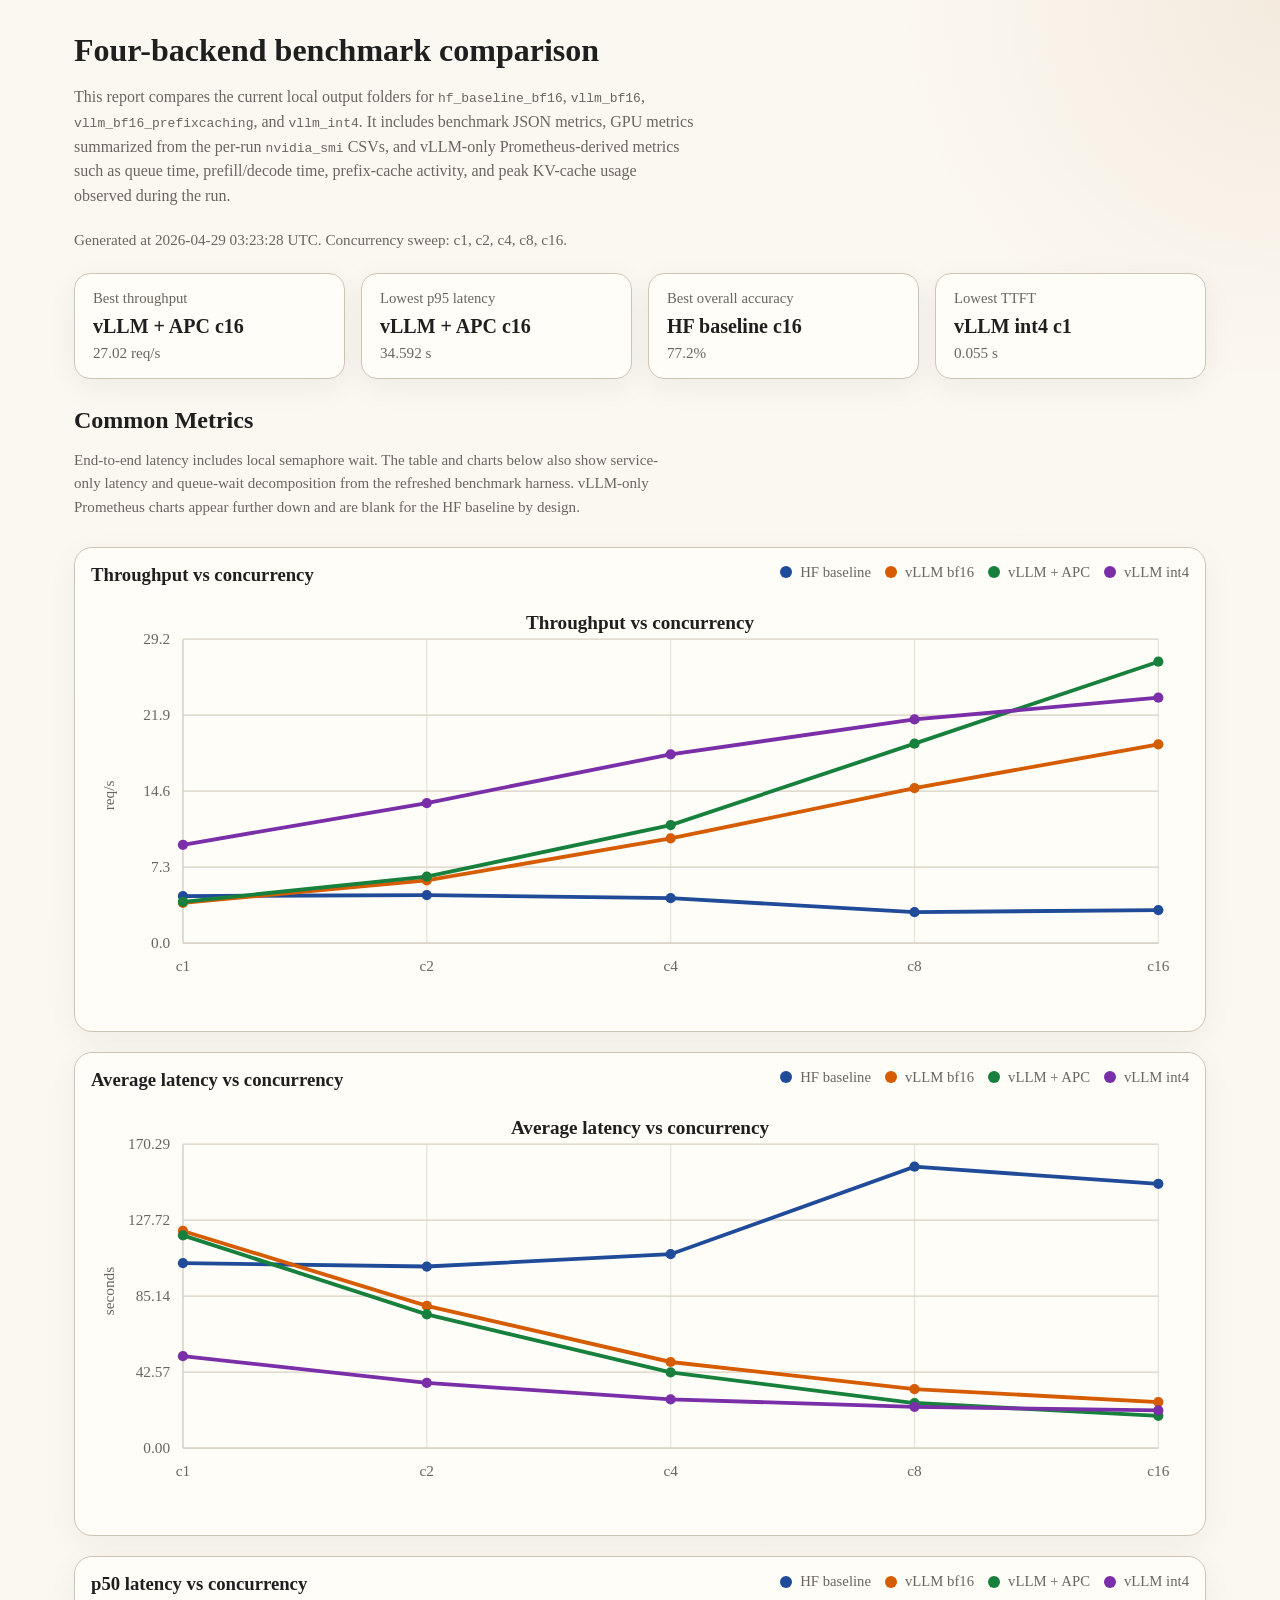
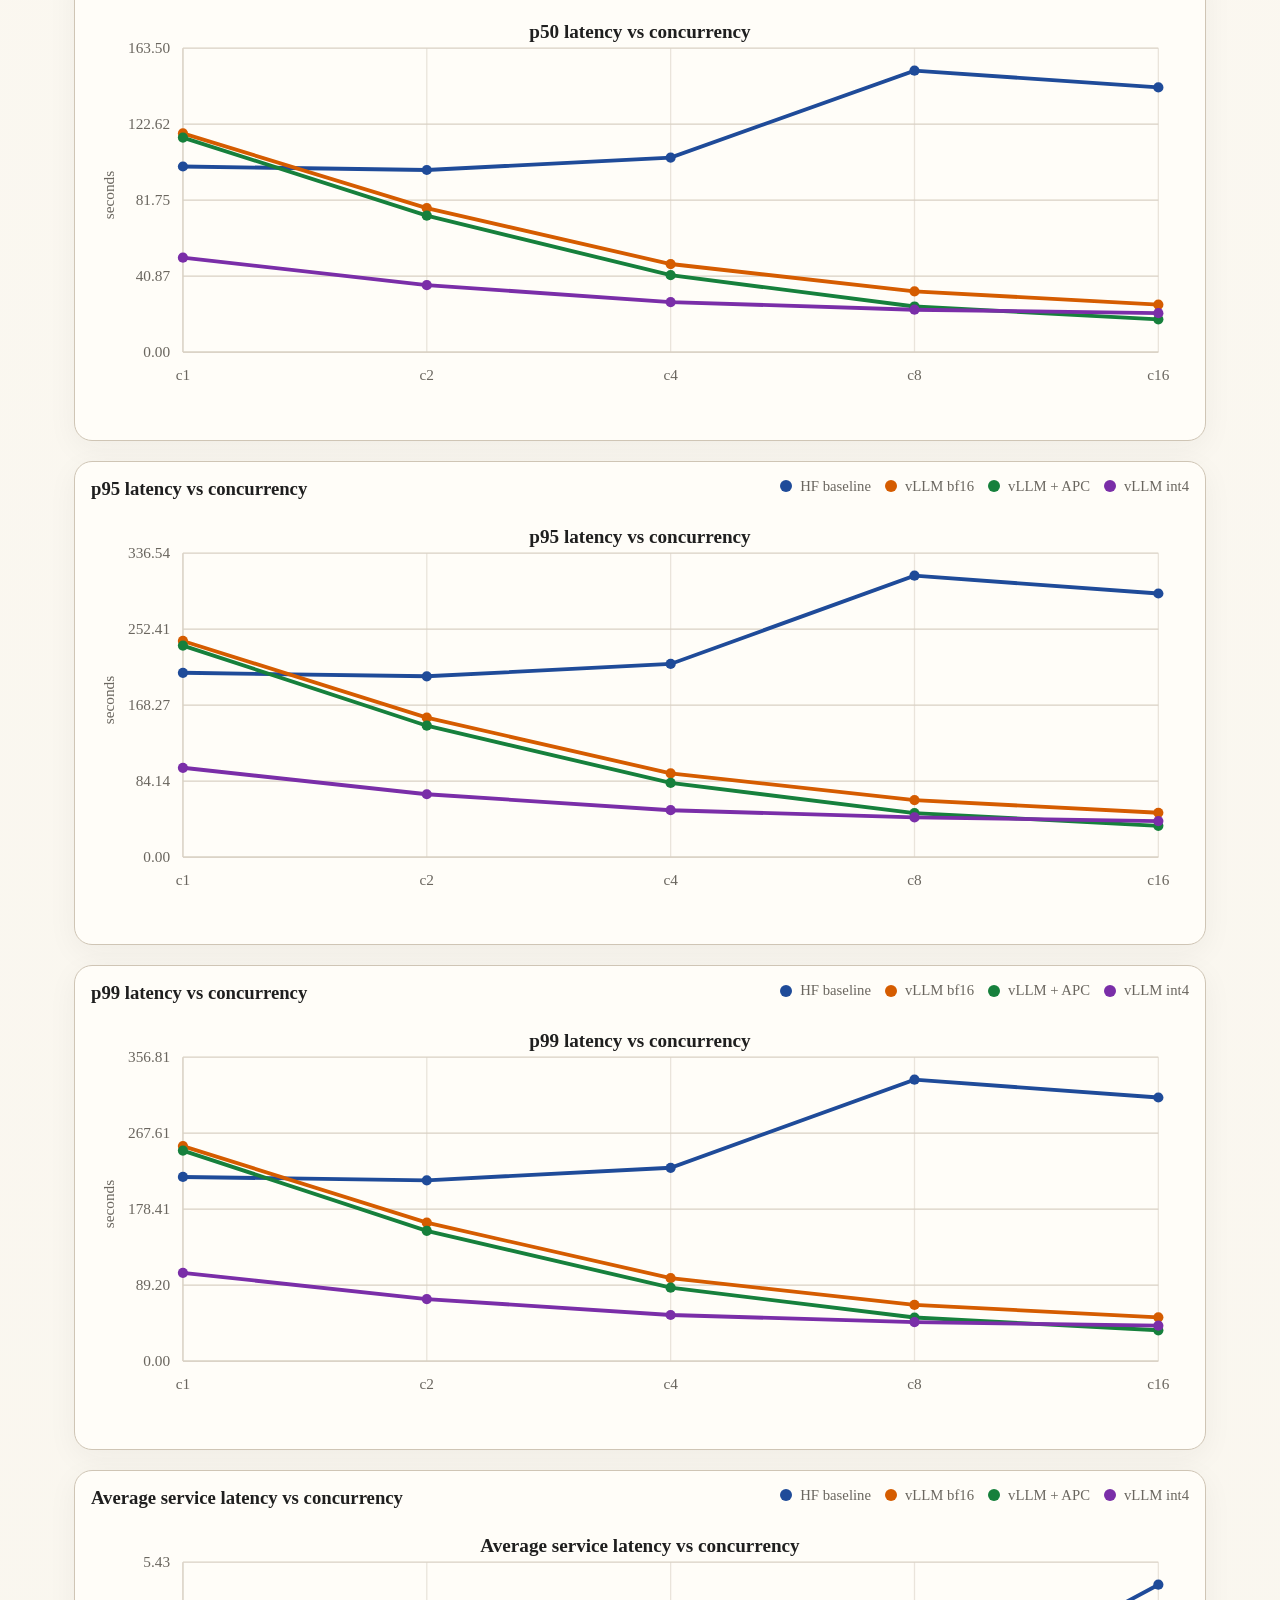
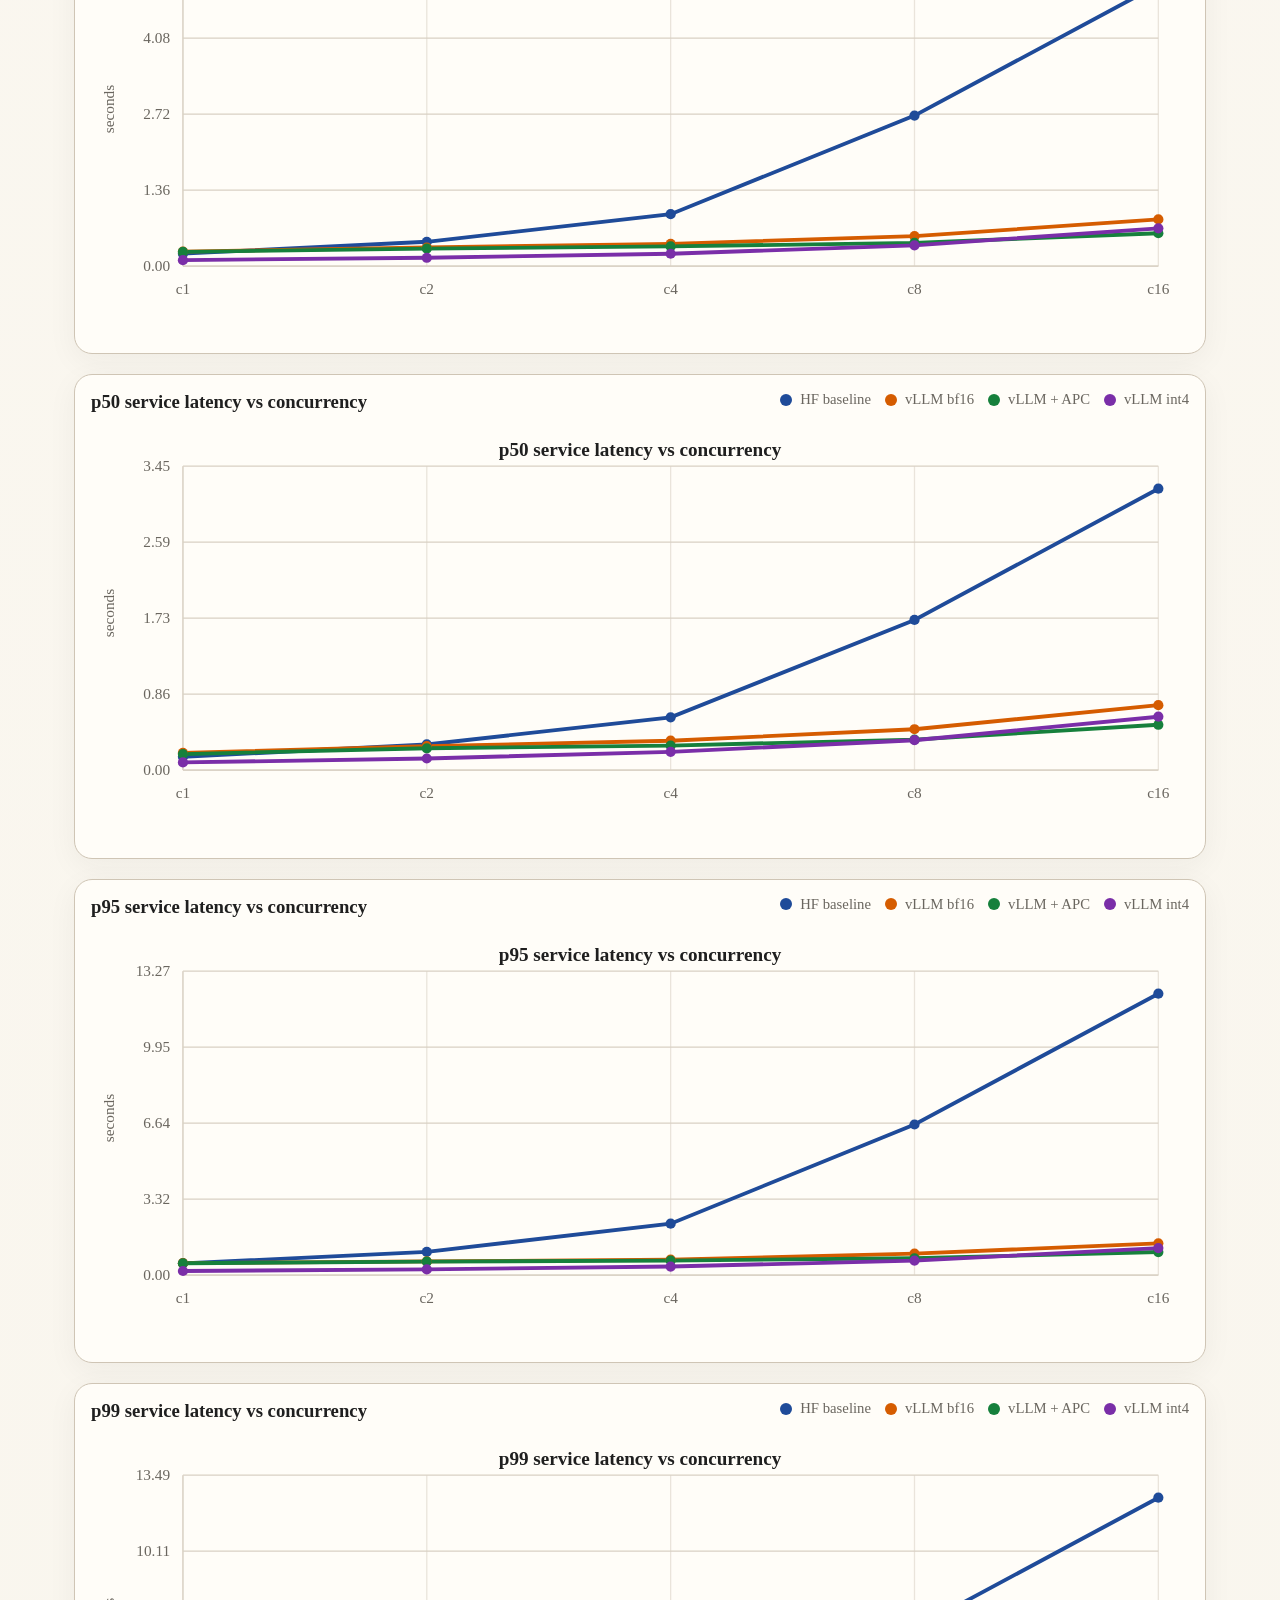
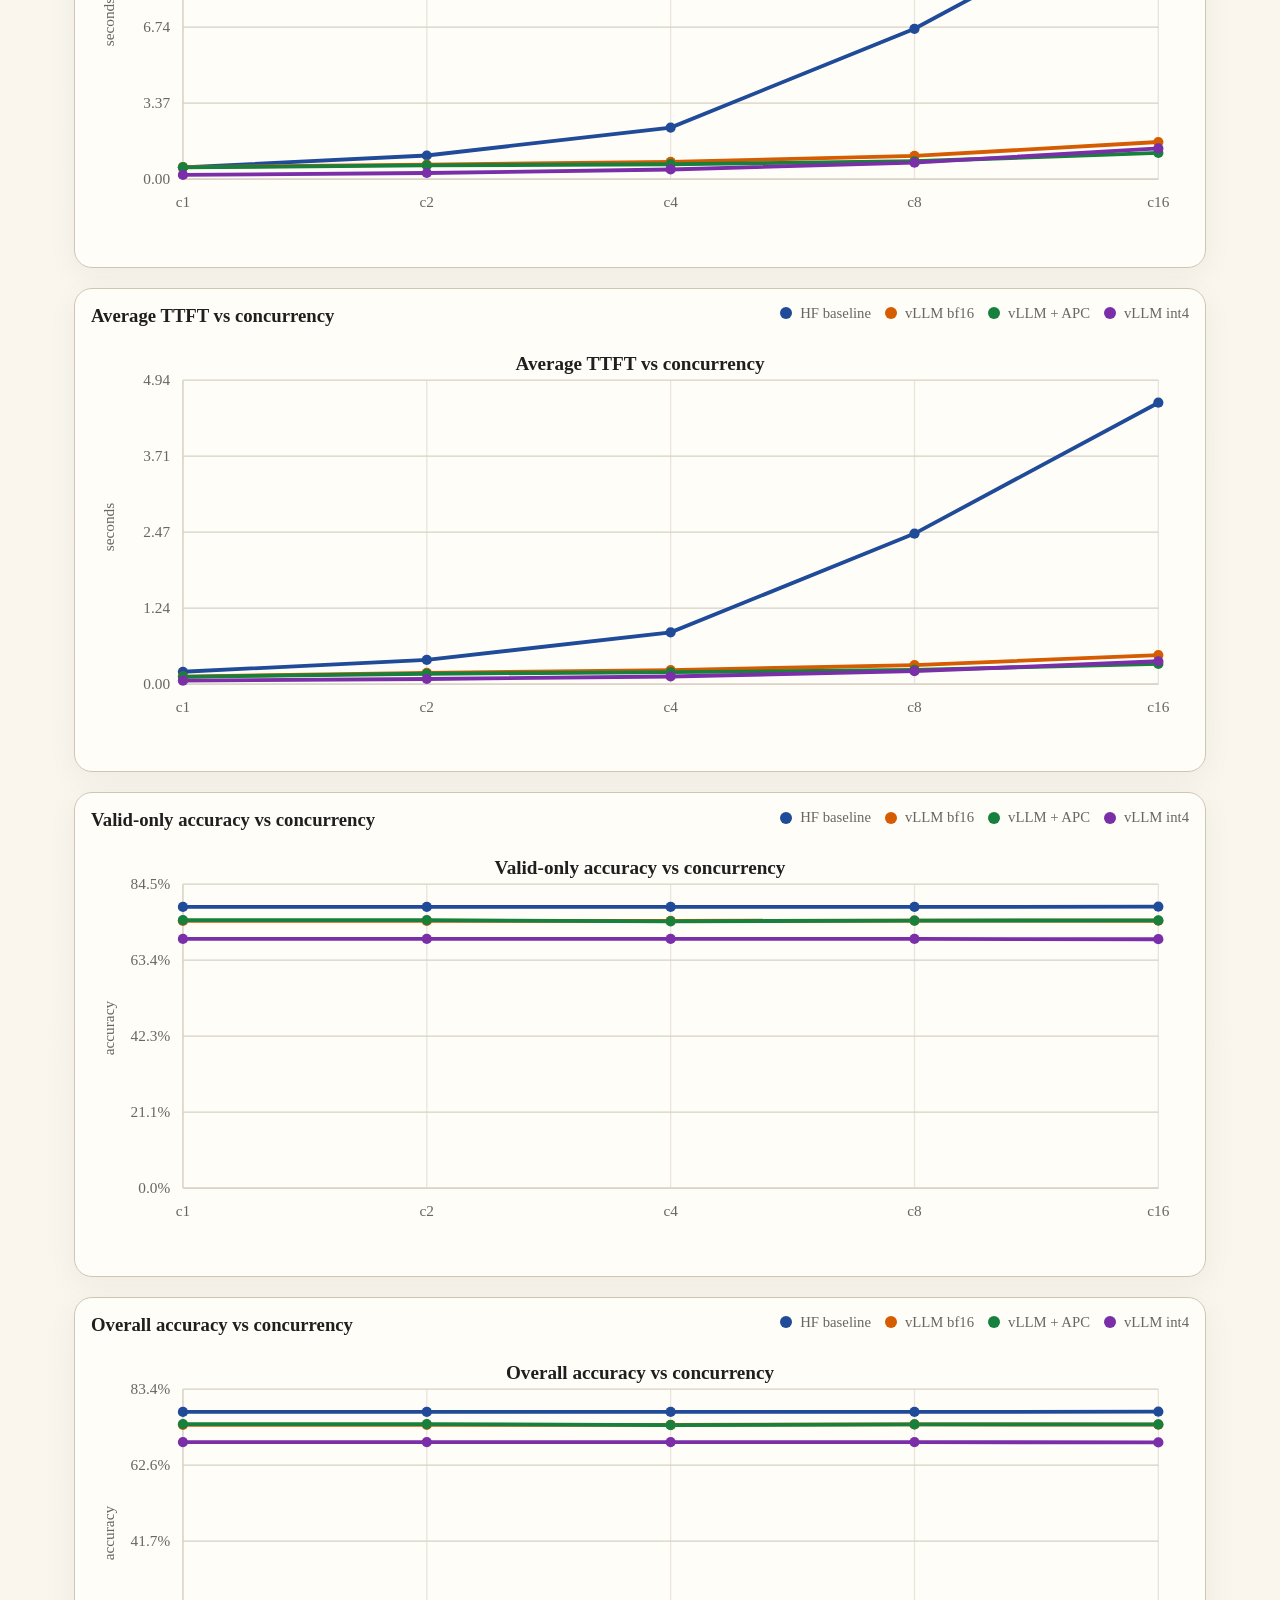
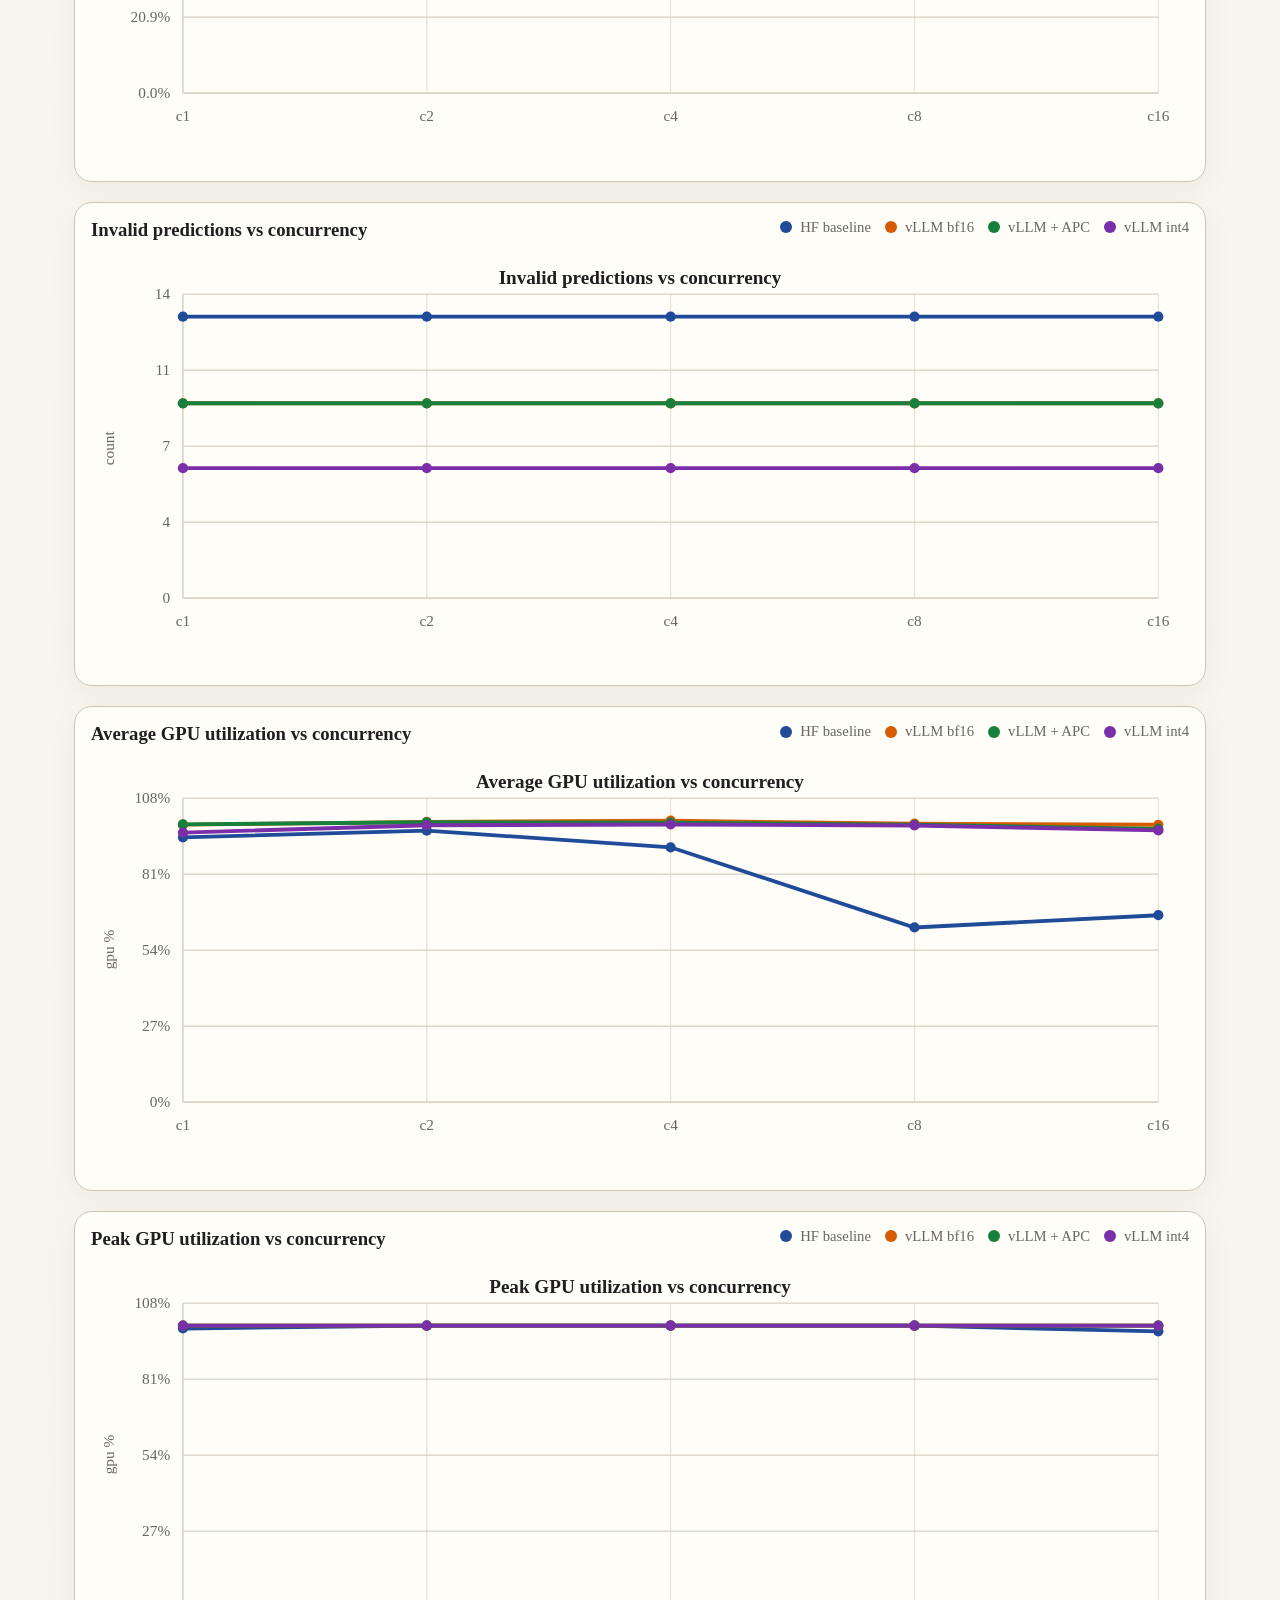
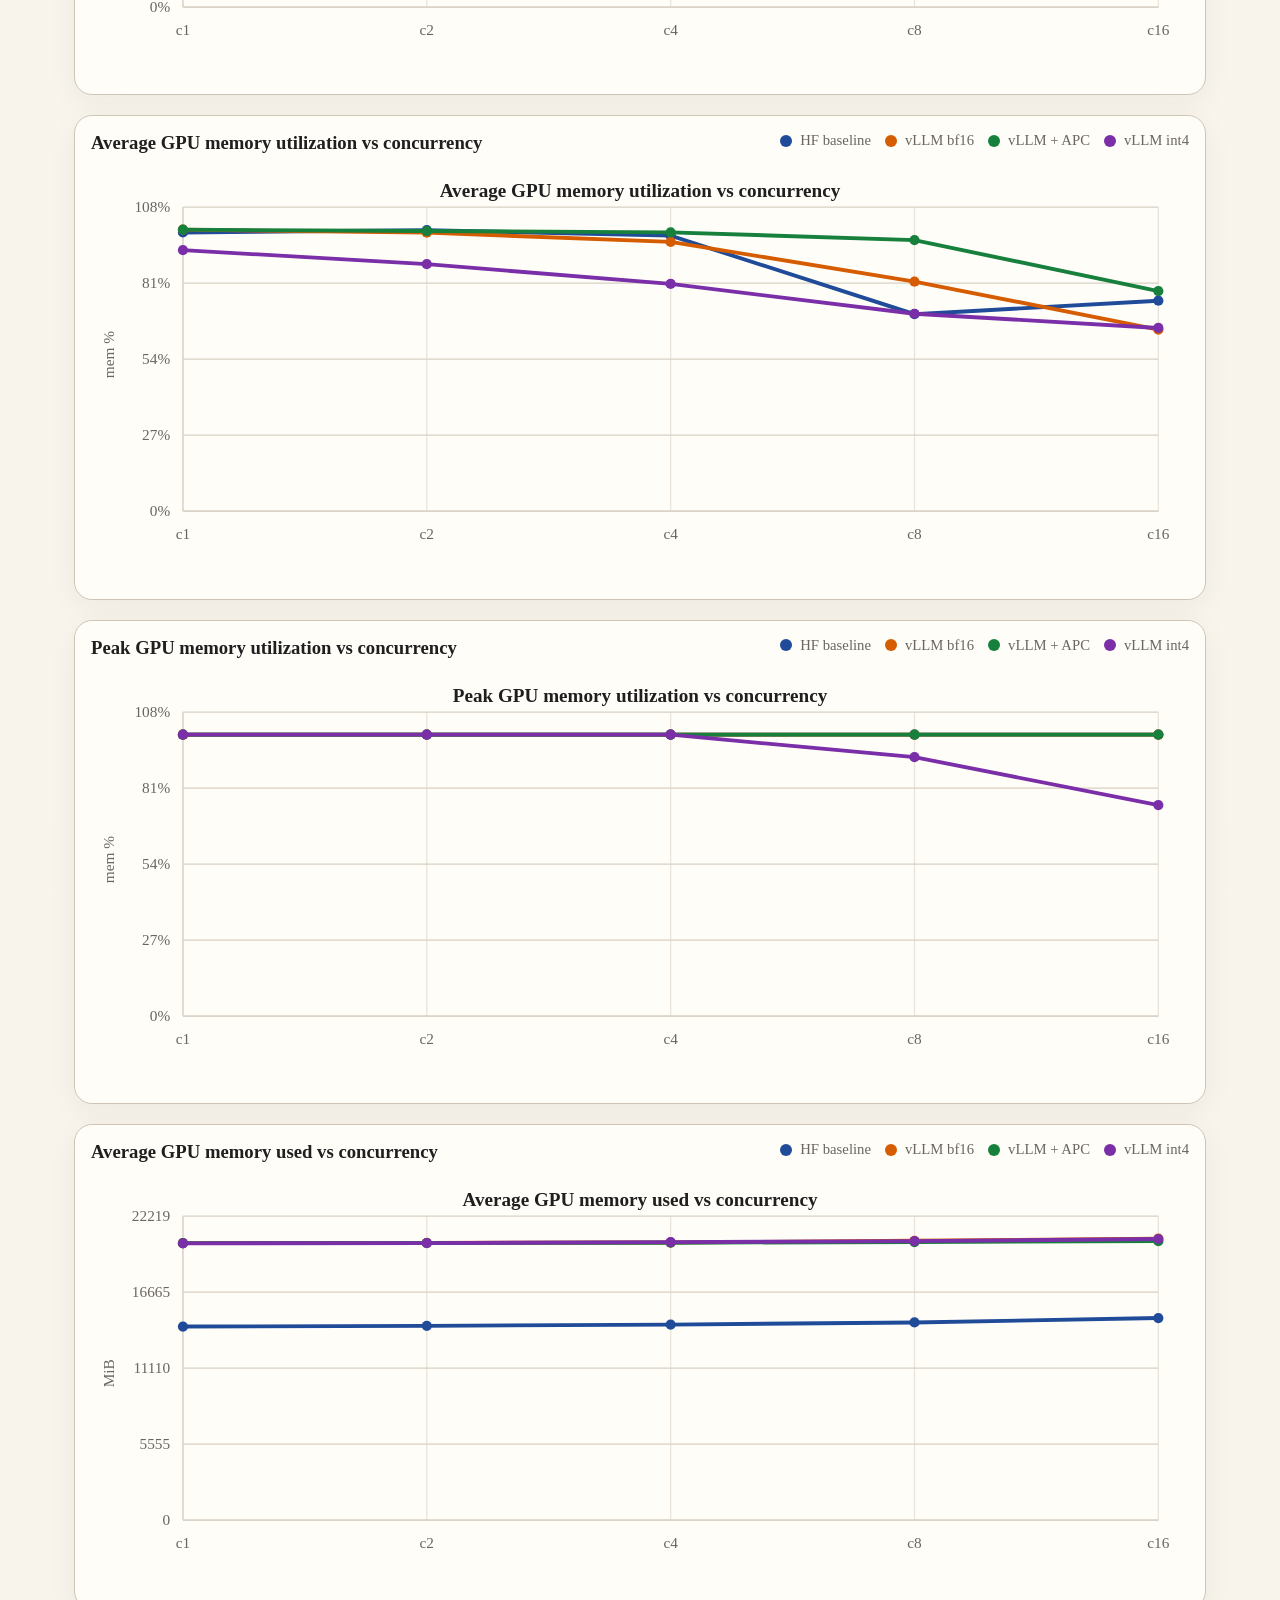
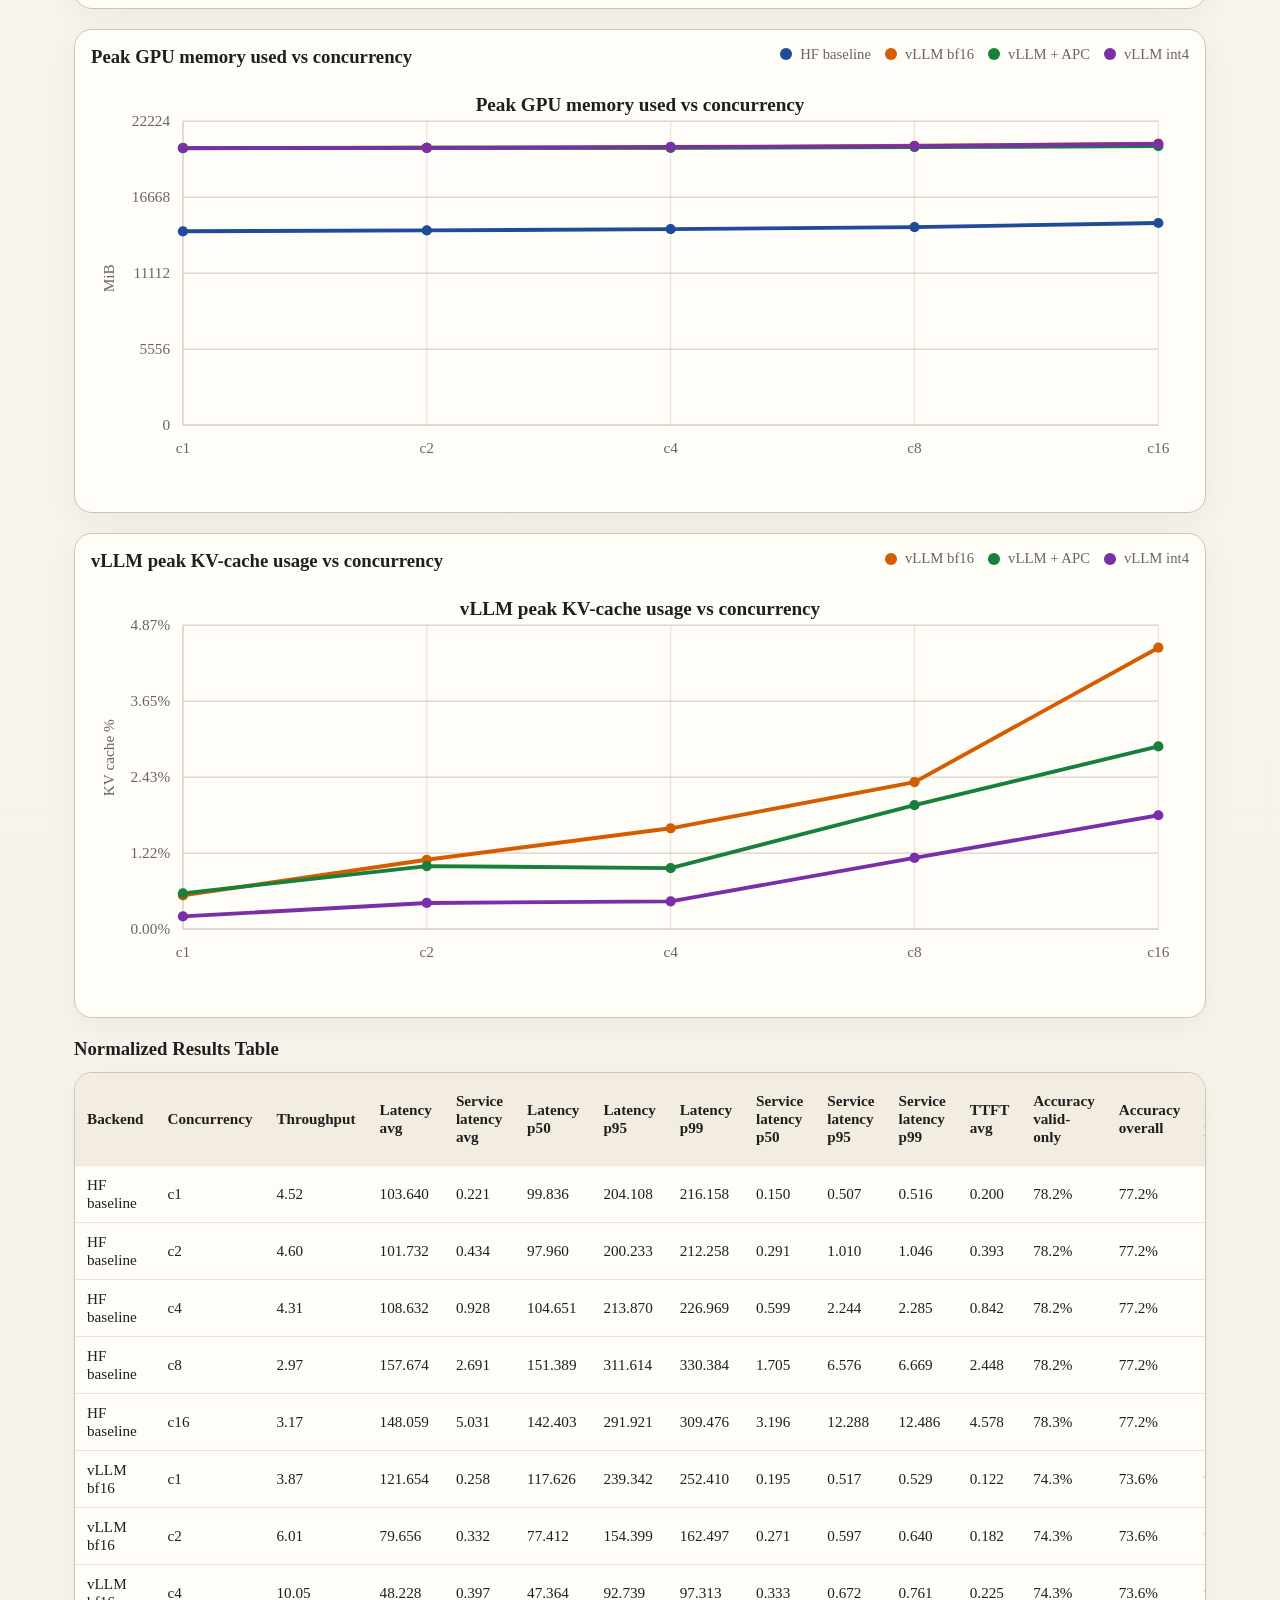
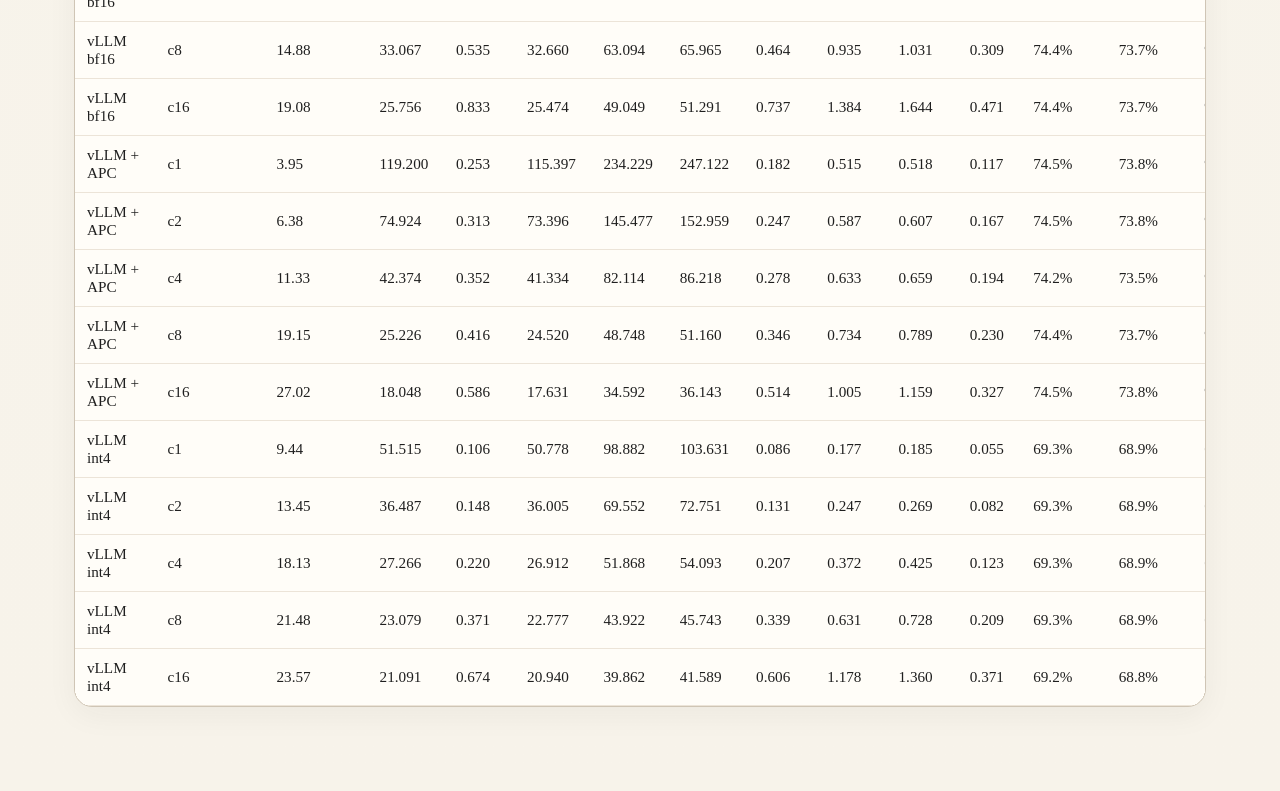
==== commit be23fd34: "new results from hub source" ====
--- a/outputs/branch_comparison/four_backend_comparison.html
+++ b/outputs/branch_comparison/four_backend_comparison.html
@@ -165,20 +165,20 @@
       prefill/decode time, prefix-cache activity, and peak KV-cache usage observed during the run.
     </p>
     <div class="meta">
-      Generated at 2026-04-29 00:21:00 UTC.
+      Generated at 2026-04-29 03:23:28 UTC.
       Concurrency sweep: c1, c2, c4, c8, c16.
     </div>
     <div class="card-grid">
     <div class="card">
       <div class="card-title">Best throughput</div>
       <div class="card-value">vLLM + APC c16</div>
-      <div class="card-note">26.77 req/s</div>
+      <div class="card-note">27.02 req/s</div>
     </div>
     
     <div class="card">
       <div class="card-title">Lowest p95 latency</div>
       <div class="card-value">vLLM + APC c16</div>
-      <div class="card-note">34.834 s</div>
+      <div class="card-note">34.592 s</div>
     </div>
     
     <div class="card">
@@ -210,12 +210,12 @@
       <svg viewBox="0 0 860 320" class="chart" role="img" aria-label="Throughput vs concurrency">
         <text x="430.00" y="18" text-anchor="middle" class="chart-title">Throughput vs concurrency</text>
         <text x="18" y="160.00" transform="rotate(-90 18 160.00)" class="axis-label">req/s</text>
-        <line x1="72" y1="264.00" x2="836" y2="264.00" class="grid" /><text x="62" y="268.00" text-anchor="end" class="axis-label">0.0</text><line x1="72" y1="204.50" x2="836" y2="204.50" class="grid" /><text x="62" y="208.50" text-anchor="end" class="axis-label">7.2</text><line x1="72" y1="145.00" x2="836" y2="145.00" class="grid" /><text x="62" y="149.00" text-anchor="end" class="axis-label">14.5</text><line x1="72" y1="85.50" x2="836" y2="85.50" class="grid" /><text x="62" y="89.50" text-anchor="end" class="axis-label">21.7</text><line x1="72" y1="26.00" x2="836" y2="26.00" class="grid" /><text x="62" y="30.00" text-anchor="end" class="axis-label">28.9</text>
-        <line x1="72.00" y1="26" x2="72.00" y2="264" class="grid xgrid" /><text x="72.00" y="286" text-anchor="middle" class="axis-label">c1</text><line x1="263.00" y1="26" x2="263.00" y2="264" class="grid xgrid" /><text x="263.00" y="286" text-anchor="middle" class="axis-label">c2</text><line x1="454.00" y1="26" x2="454.00" y2="264" class="grid xgrid" /><text x="454.00" y="286" text-anchor="middle" class="axis-label">c4</text><line x1="645.00" y1="26" x2="645.00" y2="264" class="grid xgrid" /><text x="645.00" y="286" text-anchor="middle" class="axis-label">c8</text><line x1="836.00" y1="26" x2="836.00" y2="264" class="grid xgrid" /><text x="836.00" y="286" text-anchor="middle" class="axis-label">c16</text>
-        <line x1="72" y1="264" x2="836" y2="264" class="axis" />
-        <line x1="72" y1="26" x2="72" y2="264" class="axis" />
-        <path d="M 72.00 226.83 L 263.00 226.11 L 454.00 228.55 L 645.00 239.56 L 836.00 237.92" fill="none" stroke="#1f4b99" stroke-width="3" stroke-linecap="round" /><path d="M 72.00 232.10 L 263.00 213.99 L 454.00 179.47 L 645.00 136.89 L 836.00 99.07" fill="none" stroke="#d55c00" stroke-width="3" stroke-linecap="round" /><path d="M 72.00 231.43 L 263.00 211.32 L 454.00 170.75 L 645.00 106.11 L 836.00 43.63" fill="none" stroke="#16803c" stroke-width="3" stroke-linecap="round" /><path d="M 72.00 186.31 L 263.00 153.32 L 454.00 114.76 L 645.00 87.24 L 836.00 70.02" fill="none" stroke="#7a2ea8" stroke-width="3" stroke-linecap="round" />
-        <circle cx="72.00" cy="226.83" r="4" fill="#1f4b99"><title>HF baseline c1: 4.5</title></circle><circle cx="263.00" cy="226.11" r="4" fill="#1f4b99"><title>HF baseline c2: 4.6</title></circle><circle cx="454.00" cy="228.55" r="4" fill="#1f4b99"><title>HF baseline c4: 4.3</title></circle><circle cx="645.00" cy="239.56" r="4" fill="#1f4b99"><title>HF baseline c8: 3.0</title></circle><circle cx="836.00" cy="237.92" r="4" fill="#1f4b99"><title>HF baseline c16: 3.2</title></circle><circle cx="72.00" cy="232.10" r="4" fill="#d55c00"><title>vLLM bf16 c1: 3.9</title></circle><circle cx="263.00" cy="213.99" r="4" fill="#d55c00"><title>vLLM bf16 c2: 6.1</title></circle><circle cx="454.00" cy="179.47" r="4" fill="#d55c00"><title>vLLM bf16 c4: 10.3</title></circle><circle cx="645.00" cy="136.89" r="4" fill="#d55c00"><title>vLLM bf16 c8: 15.4</title></circle><circle cx="836.00" cy="99.07" r="4" fill="#d55c00"><title>vLLM bf16 c16: 20.0</title></circle><circle cx="72.00" cy="231.43" r="4" fill="#16803c"><title>vLLM + APC c1: 4.0</title></circle><circle cx="263.00" cy="211.32" r="4" fill="#16803c"><title>vLLM + APC c2: 6.4</title></circle><circle cx="454.00" cy="170.75" r="4" fill="#16803c"><title>vLLM + APC c4: 11.3</title></circle><circle cx="645.00" cy="106.11" r="4" fill="#16803c"><title>vLLM + APC c8: 19.2</title></circle><circle cx="836.00" cy="43.63" r="4" fill="#16803c"><title>vLLM + APC c16: 26.8</title></circle><circle cx="72.00" cy="186.31" r="4" fill="#7a2ea8"><title>vLLM int4 c1: 9.4</title></circle><circle cx="263.00" cy="153.32" r="4" fill="#7a2ea8"><title>vLLM int4 c2: 13.4</title></circle><circle cx="454.00" cy="114.76" r="4" fill="#7a2ea8"><title>vLLM int4 c4: 18.1</title></circle><circle cx="645.00" cy="87.24" r="4" fill="#7a2ea8"><title>vLLM int4 c8: 21.5</title></circle><circle cx="836.00" cy="70.02" r="4" fill="#7a2ea8"><title>vLLM int4 c16: 23.6</title></circle>
+        <line x1="72" y1="264.00" x2="836" y2="264.00" class="grid" /><text x="62" y="268.00" text-anchor="end" class="axis-label">0.0</text><line x1="72" y1="204.50" x2="836" y2="204.50" class="grid" /><text x="62" y="208.50" text-anchor="end" class="axis-label">7.3</text><line x1="72" y1="145.00" x2="836" y2="145.00" class="grid" /><text x="62" y="149.00" text-anchor="end" class="axis-label">14.6</text><line x1="72" y1="85.50" x2="836" y2="85.50" class="grid" /><text x="62" y="89.50" text-anchor="end" class="axis-label">21.9</text><line x1="72" y1="26.00" x2="836" y2="26.00" class="grid" /><text x="62" y="30.00" text-anchor="end" class="axis-label">29.2</text>
+        <line x1="72.00" y1="26" x2="72.00" y2="264" class="grid xgrid" /><text x="72.00" y="286" text-anchor="middle" class="axis-label">c1</text><line x1="263.00" y1="26" x2="263.00" y2="264" class="grid xgrid" /><text x="263.00" y="286" text-anchor="middle" class="axis-label">c2</text><line x1="454.00" y1="26" x2="454.00" y2="264" class="grid xgrid" /><text x="454.00" y="286" text-anchor="middle" class="axis-label">c4</text><line x1="645.00" y1="26" x2="645.00" y2="264" class="grid xgrid" /><text x="645.00" y="286" text-anchor="middle" class="axis-label">c8</text><line x1="836.00" y1="26" x2="836.00" y2="264" class="grid xgrid" /><text x="836.00" y="286" text-anchor="middle" class="axis-label">c16</text>
+        <line x1="72" y1="264" x2="836" y2="264" class="axis" />
+        <line x1="72" y1="26" x2="72" y2="264" class="axis" />
+        <path d="M 72.00 227.18 L 263.00 226.46 L 454.00 228.87 L 645.00 239.79 L 836.00 238.16" fill="none" stroke="#1f4b99" stroke-width="3" stroke-linecap="round" /><path d="M 72.00 232.45 L 263.00 214.97 L 454.00 182.08 L 645.00 142.65 L 836.00 108.38" fill="none" stroke="#d55c00" stroke-width="3" stroke-linecap="round" /><path d="M 72.00 231.79 L 263.00 211.95 L 454.00 171.63 L 645.00 107.80 L 836.00 43.63" fill="none" stroke="#16803c" stroke-width="3" stroke-linecap="round" /><path d="M 72.00 187.02 L 263.00 154.34 L 454.00 116.14 L 645.00 88.87 L 836.00 71.81" fill="none" stroke="#7a2ea8" stroke-width="3" stroke-linecap="round" />
+        <circle cx="72.00" cy="227.18" r="4" fill="#1f4b99"><title>HF baseline c1: 4.5</title></circle><circle cx="263.00" cy="226.46" r="4" fill="#1f4b99"><title>HF baseline c2: 4.6</title></circle><circle cx="454.00" cy="228.87" r="4" fill="#1f4b99"><title>HF baseline c4: 4.3</title></circle><circle cx="645.00" cy="239.79" r="4" fill="#1f4b99"><title>HF baseline c8: 3.0</title></circle><circle cx="836.00" cy="238.16" r="4" fill="#1f4b99"><title>HF baseline c16: 3.2</title></circle><circle cx="72.00" cy="232.45" r="4" fill="#d55c00"><title>vLLM bf16 c1: 3.9</title></circle><circle cx="263.00" cy="214.97" r="4" fill="#d55c00"><title>vLLM bf16 c2: 6.0</title></circle><circle cx="454.00" cy="182.08" r="4" fill="#d55c00"><title>vLLM bf16 c4: 10.0</title></circle><circle cx="645.00" cy="142.65" r="4" fill="#d55c00"><title>vLLM bf16 c8: 14.9</title></circle><circle cx="836.00" cy="108.38" r="4" fill="#d55c00"><title>vLLM bf16 c16: 19.1</title></circle><circle cx="72.00" cy="231.79" r="4" fill="#16803c"><title>vLLM + APC c1: 4.0</title></circle><circle cx="263.00" cy="211.95" r="4" fill="#16803c"><title>vLLM + APC c2: 6.4</title></circle><circle cx="454.00" cy="171.63" r="4" fill="#16803c"><title>vLLM + APC c4: 11.3</title></circle><circle cx="645.00" cy="107.80" r="4" fill="#16803c"><title>vLLM + APC c8: 19.2</title></circle><circle cx="836.00" cy="43.63" r="4" fill="#16803c"><title>vLLM + APC c16: 27.0</title></circle><circle cx="72.00" cy="187.02" r="4" fill="#7a2ea8"><title>vLLM int4 c1: 9.4</title></circle><circle cx="263.00" cy="154.34" r="4" fill="#7a2ea8"><title>vLLM int4 c2: 13.4</title></circle><circle cx="454.00" cy="116.14" r="4" fill="#7a2ea8"><title>vLLM int4 c4: 18.1</title></circle><circle cx="645.00" cy="88.87" r="4" fill="#7a2ea8"><title>vLLM int4 c8: 21.5</title></circle><circle cx="836.00" cy="71.81" r="4" fill="#7a2ea8"><title>vLLM int4 c16: 23.6</title></circle>
       </svg>
     </section>
     
@@ -231,8 +231,8 @@
         <line x1="72.00" y1="26" x2="72.00" y2="264" class="grid xgrid" /><text x="72.00" y="286" text-anchor="middle" class="axis-label">c1</text><line x1="263.00" y1="26" x2="263.00" y2="264" class="grid xgrid" /><text x="263.00" y="286" text-anchor="middle" class="axis-label">c2</text><line x1="454.00" y1="26" x2="454.00" y2="264" class="grid xgrid" /><text x="454.00" y="286" text-anchor="middle" class="axis-label">c4</text><line x1="645.00" y1="26" x2="645.00" y2="264" class="grid xgrid" /><text x="645.00" y="286" text-anchor="middle" class="axis-label">c8</text><line x1="836.00" y1="26" x2="836.00" y2="264" class="grid xgrid" /><text x="836.00" y="286" text-anchor="middle" class="axis-label">c16</text>
         <line x1="72" y1="264" x2="836" y2="264" class="axis" />
         <line x1="72" y1="26" x2="72" y2="264" class="axis" />
-        <path d="M 72.00 119.15 L 263.00 121.82 L 454.00 112.17 L 645.00 43.63 L 836.00 57.07" fill="none" stroke="#1f4b99" stroke-width="3" stroke-linecap="round" /><path d="M 72.00 94.03 L 263.00 153.93 L 454.00 198.14 L 645.00 219.52 L 836.00 229.74" fill="none" stroke="#d55c00" stroke-width="3" stroke-linecap="round" /><path d="M 72.00 97.70 L 263.00 159.60 L 454.00 204.79 L 645.00 228.78 L 836.00 238.33" fill="none" stroke="#16803c" stroke-width="3" stroke-linecap="round" /><path d="M 72.00 192.00 L 263.00 213.00 L 454.00 225.89 L 645.00 231.74 L 836.00 234.52" fill="none" stroke="#7a2ea8" stroke-width="3" stroke-linecap="round" />
-        <circle cx="72.00" cy="119.15" r="4" fill="#1f4b99"><title>HF baseline c1: 103.64</title></circle><circle cx="263.00" cy="121.82" r="4" fill="#1f4b99"><title>HF baseline c2: 101.73</title></circle><circle cx="454.00" cy="112.17" r="4" fill="#1f4b99"><title>HF baseline c4: 108.63</title></circle><circle cx="645.00" cy="43.63" r="4" fill="#1f4b99"><title>HF baseline c8: 157.67</title></circle><circle cx="836.00" cy="57.07" r="4" fill="#1f4b99"><title>HF baseline c16: 148.06</title></circle><circle cx="72.00" cy="94.03" r="4" fill="#d55c00"><title>vLLM bf16 c1: 121.62</title></circle><circle cx="263.00" cy="153.93" r="4" fill="#d55c00"><title>vLLM bf16 c2: 78.76</title></circle><circle cx="454.00" cy="198.14" r="4" fill="#d55c00"><title>vLLM bf16 c4: 47.12</title></circle><circle cx="645.00" cy="219.52" r="4" fill="#d55c00"><title>vLLM bf16 c8: 31.83</title></circle><circle cx="836.00" cy="229.74" r="4" fill="#d55c00"><title>vLLM bf16 c16: 24.51</title></circle><circle cx="72.00" cy="97.70" r="4" fill="#16803c"><title>vLLM + APC c1: 118.99</title></circle><circle cx="263.00" cy="159.60" r="4" fill="#16803c"><title>vLLM + APC c2: 74.70</title></circle><circle cx="454.00" cy="204.79" r="4" fill="#16803c"><title>vLLM + APC c4: 42.36</title></circle><circle cx="645.00" cy="228.78" r="4" fill="#16803c"><title>vLLM + APC c8: 25.20</title></circle><circle cx="836.00" cy="238.33" r="4" fill="#16803c"><title>vLLM + APC c16: 18.36</title></circle><circle cx="72.00" cy="192.00" r="4" fill="#7a2ea8"><title>vLLM int4 c1: 51.51</title></circle><circle cx="263.00" cy="213.00" r="4" fill="#7a2ea8"><title>vLLM int4 c2: 36.49</title></circle><circle cx="454.00" cy="225.89" r="4" fill="#7a2ea8"><title>vLLM int4 c4: 27.27</title></circle><circle cx="645.00" cy="231.74" r="4" fill="#7a2ea8"><title>vLLM int4 c8: 23.08</title></circle><circle cx="836.00" cy="234.52" r="4" fill="#7a2ea8"><title>vLLM int4 c16: 21.09</title></circle>
+        <path d="M 72.00 119.15 L 263.00 121.82 L 454.00 112.17 L 645.00 43.63 L 836.00 57.07" fill="none" stroke="#1f4b99" stroke-width="3" stroke-linecap="round" /><path d="M 72.00 93.97 L 263.00 152.67 L 454.00 196.59 L 645.00 217.78 L 836.00 228.00" fill="none" stroke="#d55c00" stroke-width="3" stroke-linecap="round" /><path d="M 72.00 97.40 L 263.00 159.28 L 454.00 204.78 L 645.00 228.74 L 836.00 238.77" fill="none" stroke="#16803c" stroke-width="3" stroke-linecap="round" /><path d="M 72.00 192.00 L 263.00 213.00 L 454.00 225.89 L 645.00 231.74 L 836.00 234.52" fill="none" stroke="#7a2ea8" stroke-width="3" stroke-linecap="round" />
+        <circle cx="72.00" cy="119.15" r="4" fill="#1f4b99"><title>HF baseline c1: 103.64</title></circle><circle cx="263.00" cy="121.82" r="4" fill="#1f4b99"><title>HF baseline c2: 101.73</title></circle><circle cx="454.00" cy="112.17" r="4" fill="#1f4b99"><title>HF baseline c4: 108.63</title></circle><circle cx="645.00" cy="43.63" r="4" fill="#1f4b99"><title>HF baseline c8: 157.67</title></circle><circle cx="836.00" cy="57.07" r="4" fill="#1f4b99"><title>HF baseline c16: 148.06</title></circle><circle cx="72.00" cy="93.97" r="4" fill="#d55c00"><title>vLLM bf16 c1: 121.65</title></circle><circle cx="263.00" cy="152.67" r="4" fill="#d55c00"><title>vLLM bf16 c2: 79.66</title></circle><circle cx="454.00" cy="196.59" r="4" fill="#d55c00"><title>vLLM bf16 c4: 48.23</title></circle><circle cx="645.00" cy="217.78" r="4" fill="#d55c00"><title>vLLM bf16 c8: 33.07</title></circle><circle cx="836.00" cy="228.00" r="4" fill="#d55c00"><title>vLLM bf16 c16: 25.76</title></circle><circle cx="72.00" cy="97.40" r="4" fill="#16803c"><title>vLLM + APC c1: 119.20</title></circle><circle cx="263.00" cy="159.28" r="4" fill="#16803c"><title>vLLM + APC c2: 74.92</title></circle><circle cx="454.00" cy="204.78" r="4" fill="#16803c"><title>vLLM + APC c4: 42.37</title></circle><circle cx="645.00" cy="228.74" r="4" fill="#16803c"><title>vLLM + APC c8: 25.23</title></circle><circle cx="836.00" cy="238.77" r="4" fill="#16803c"><title>vLLM + APC c16: 18.05</title></circle><circle cx="72.00" cy="192.00" r="4" fill="#7a2ea8"><title>vLLM int4 c1: 51.51</title></circle><circle cx="263.00" cy="213.00" r="4" fill="#7a2ea8"><title>vLLM int4 c2: 36.49</title></circle><circle cx="454.00" cy="225.89" r="4" fill="#7a2ea8"><title>vLLM int4 c4: 27.27</title></circle><circle cx="645.00" cy="231.74" r="4" fill="#7a2ea8"><title>vLLM int4 c8: 23.08</title></circle><circle cx="836.00" cy="234.52" r="4" fill="#7a2ea8"><title>vLLM int4 c16: 21.09</title></circle>
       </svg>
     </section>
     
@@ -248,8 +248,8 @@
         <line x1="72.00" y1="26" x2="72.00" y2="264" class="grid xgrid" /><text x="72.00" y="286" text-anchor="middle" class="axis-label">c1</text><line x1="263.00" y1="26" x2="263.00" y2="264" class="grid xgrid" /><text x="263.00" y="286" text-anchor="middle" class="axis-label">c2</text><line x1="454.00" y1="26" x2="454.00" y2="264" class="grid xgrid" /><text x="454.00" y="286" text-anchor="middle" class="axis-label">c4</text><line x1="645.00" y1="26" x2="645.00" y2="264" class="grid xgrid" /><text x="645.00" y="286" text-anchor="middle" class="axis-label">c8</text><line x1="836.00" y1="26" x2="836.00" y2="264" class="grid xgrid" /><text x="836.00" y="286" text-anchor="middle" class="axis-label">c16</text>
         <line x1="72" y1="264" x2="836" y2="264" class="axis" />
         <line x1="72" y1="26" x2="72" y2="264" class="axis" />
-        <path d="M 72.00 118.67 L 263.00 121.40 L 454.00 111.66 L 645.00 43.63 L 836.00 56.71" fill="none" stroke="#1f4b99" stroke-width="3" stroke-linecap="round" /><path d="M 72.00 92.67 L 263.00 152.61 L 454.00 196.64 L 645.00 218.29 L 836.00 228.85" fill="none" stroke="#d55c00" stroke-width="3" stroke-linecap="round" /><path d="M 72.00 96.34 L 263.00 157.74 L 454.00 203.86 L 645.00 228.33 L 836.00 237.58" fill="none" stroke="#16803c" stroke-width="3" stroke-linecap="round" /><path d="M 72.00 190.08 L 263.00 211.59 L 454.00 224.83 L 645.00 230.84 L 836.00 233.52" fill="none" stroke="#7a2ea8" stroke-width="3" stroke-linecap="round" />
-        <circle cx="72.00" cy="118.67" r="4" fill="#1f4b99"><title>HF baseline c1: 99.84</title></circle><circle cx="263.00" cy="121.40" r="4" fill="#1f4b99"><title>HF baseline c2: 97.96</title></circle><circle cx="454.00" cy="111.66" r="4" fill="#1f4b99"><title>HF baseline c4: 104.65</title></circle><circle cx="645.00" cy="43.63" r="4" fill="#1f4b99"><title>HF baseline c8: 151.39</title></circle><circle cx="836.00" cy="56.71" r="4" fill="#1f4b99"><title>HF baseline c16: 142.40</title></circle><circle cx="72.00" cy="92.67" r="4" fill="#d55c00"><title>vLLM bf16 c1: 117.70</title></circle><circle cx="263.00" cy="152.61" r="4" fill="#d55c00"><title>vLLM bf16 c2: 76.52</title></circle><circle cx="454.00" cy="196.64" r="4" fill="#d55c00"><title>vLLM bf16 c4: 46.27</title></circle><circle cx="645.00" cy="218.29" r="4" fill="#d55c00"><title>vLLM bf16 c8: 31.40</title></circle><circle cx="836.00" cy="228.85" r="4" fill="#d55c00"><title>vLLM bf16 c16: 24.15</title></circle><circle cx="72.00" cy="96.34" r="4" fill="#16803c"><title>vLLM + APC c1: 115.18</title></circle><circle cx="263.00" cy="157.74" r="4" fill="#16803c"><title>vLLM + APC c2: 73.00</title></circle><circle cx="454.00" cy="203.86" r="4" fill="#16803c"><title>vLLM + APC c4: 41.32</title></circle><circle cx="645.00" cy="228.33" r="4" fill="#16803c"><title>vLLM + APC c8: 24.51</title></circle><circle cx="836.00" cy="237.58" r="4" fill="#16803c"><title>vLLM + APC c16: 18.15</title></circle><circle cx="72.00" cy="190.08" r="4" fill="#7a2ea8"><title>vLLM int4 c1: 50.78</title></circle><circle cx="263.00" cy="211.59" r="4" fill="#7a2ea8"><title>vLLM int4 c2: 36.00</title></circle><circle cx="454.00" cy="224.83" r="4" fill="#7a2ea8"><title>vLLM int4 c4: 26.91</title></circle><circle cx="645.00" cy="230.84" r="4" fill="#7a2ea8"><title>vLLM int4 c8: 22.78</title></circle><circle cx="836.00" cy="233.52" r="4" fill="#7a2ea8"><title>vLLM int4 c16: 20.94</title></circle>
+        <path d="M 72.00 118.67 L 263.00 121.40 L 454.00 111.66 L 645.00 43.63 L 836.00 56.71" fill="none" stroke="#1f4b99" stroke-width="3" stroke-linecap="round" /><path d="M 72.00 92.78 L 263.00 151.32 L 454.00 195.05 L 645.00 216.46 L 836.00 226.92" fill="none" stroke="#d55c00" stroke-width="3" stroke-linecap="round" /><path d="M 72.00 96.02 L 263.00 157.16 L 454.00 203.83 L 645.00 228.31 L 836.00 238.34" fill="none" stroke="#16803c" stroke-width="3" stroke-linecap="round" /><path d="M 72.00 190.08 L 263.00 211.59 L 454.00 224.83 L 645.00 230.84 L 836.00 233.52" fill="none" stroke="#7a2ea8" stroke-width="3" stroke-linecap="round" />
+        <circle cx="72.00" cy="118.67" r="4" fill="#1f4b99"><title>HF baseline c1: 99.84</title></circle><circle cx="263.00" cy="121.40" r="4" fill="#1f4b99"><title>HF baseline c2: 97.96</title></circle><circle cx="454.00" cy="111.66" r="4" fill="#1f4b99"><title>HF baseline c4: 104.65</title></circle><circle cx="645.00" cy="43.63" r="4" fill="#1f4b99"><title>HF baseline c8: 151.39</title></circle><circle cx="836.00" cy="56.71" r="4" fill="#1f4b99"><title>HF baseline c16: 142.40</title></circle><circle cx="72.00" cy="92.78" r="4" fill="#d55c00"><title>vLLM bf16 c1: 117.63</title></circle><circle cx="263.00" cy="151.32" r="4" fill="#d55c00"><title>vLLM bf16 c2: 77.41</title></circle><circle cx="454.00" cy="195.05" r="4" fill="#d55c00"><title>vLLM bf16 c4: 47.36</title></circle><circle cx="645.00" cy="216.46" r="4" fill="#d55c00"><title>vLLM bf16 c8: 32.66</title></circle><circle cx="836.00" cy="226.92" r="4" fill="#d55c00"><title>vLLM bf16 c16: 25.47</title></circle><circle cx="72.00" cy="96.02" r="4" fill="#16803c"><title>vLLM + APC c1: 115.40</title></circle><circle cx="263.00" cy="157.16" r="4" fill="#16803c"><title>vLLM + APC c2: 73.40</title></circle><circle cx="454.00" cy="203.83" r="4" fill="#16803c"><title>vLLM + APC c4: 41.33</title></circle><circle cx="645.00" cy="228.31" r="4" fill="#16803c"><title>vLLM + APC c8: 24.52</title></circle><circle cx="836.00" cy="238.34" r="4" fill="#16803c"><title>vLLM + APC c16: 17.63</title></circle><circle cx="72.00" cy="190.08" r="4" fill="#7a2ea8"><title>vLLM int4 c1: 50.78</title></circle><circle cx="263.00" cy="211.59" r="4" fill="#7a2ea8"><title>vLLM int4 c2: 36.00</title></circle><circle cx="454.00" cy="224.83" r="4" fill="#7a2ea8"><title>vLLM int4 c4: 26.91</title></circle><circle cx="645.00" cy="230.84" r="4" fill="#7a2ea8"><title>vLLM int4 c8: 22.78</title></circle><circle cx="836.00" cy="233.52" r="4" fill="#7a2ea8"><title>vLLM int4 c16: 20.94</title></circle>
       </svg>
     </section>
     
@@ -265,8 +265,8 @@
         <line x1="72.00" y1="26" x2="72.00" y2="264" class="grid xgrid" /><text x="72.00" y="286" text-anchor="middle" class="axis-label">c1</text><line x1="263.00" y1="26" x2="263.00" y2="264" class="grid xgrid" /><text x="263.00" y="286" text-anchor="middle" class="axis-label">c2</text><line x1="454.00" y1="26" x2="454.00" y2="264" class="grid xgrid" /><text x="454.00" y="286" text-anchor="middle" class="axis-label">c4</text><line x1="645.00" y1="26" x2="645.00" y2="264" class="grid xgrid" /><text x="645.00" y="286" text-anchor="middle" class="axis-label">c8</text><line x1="836.00" y1="26" x2="836.00" y2="264" class="grid xgrid" /><text x="836.00" y="286" text-anchor="middle" class="axis-label">c16</text>
         <line x1="72" y1="264" x2="836" y2="264" class="axis" />
         <line x1="72" y1="26" x2="72" y2="264" class="axis" />
-        <path d="M 72.00 119.66 L 263.00 122.40 L 454.00 112.75 L 645.00 43.63 L 836.00 57.56" fill="none" stroke="#1f4b99" stroke-width="3" stroke-linecap="round" /><path d="M 72.00 95.04 L 263.00 156.01 L 454.00 199.88 L 645.00 221.01 L 836.00 230.97" fill="none" stroke="#d55c00" stroke-width="3" stroke-linecap="round" /><path d="M 72.00 98.64 L 263.00 161.42 L 454.00 205.94 L 645.00 229.57 L 836.00 239.37" fill="none" stroke="#16803c" stroke-width="3" stroke-linecap="round" /><path d="M 72.00 194.07 L 263.00 214.81 L 454.00 227.32 L 645.00 232.94 L 836.00 235.81" fill="none" stroke="#7a2ea8" stroke-width="3" stroke-linecap="round" />
-        <circle cx="72.00" cy="119.66" r="4" fill="#1f4b99"><title>HF baseline c1: 204.11</title></circle><circle cx="263.00" cy="122.40" r="4" fill="#1f4b99"><title>HF baseline c2: 200.23</title></circle><circle cx="454.00" cy="112.75" r="4" fill="#1f4b99"><title>HF baseline c4: 213.87</title></circle><circle cx="645.00" cy="43.63" r="4" fill="#1f4b99"><title>HF baseline c8: 311.61</title></circle><circle cx="836.00" cy="57.56" r="4" fill="#1f4b99"><title>HF baseline c16: 291.92</title></circle><circle cx="72.00" cy="95.04" r="4" fill="#d55c00"><title>vLLM bf16 c1: 238.92</title></circle><circle cx="263.00" cy="156.01" r="4" fill="#d55c00"><title>vLLM bf16 c2: 152.71</title></circle><circle cx="454.00" cy="199.88" r="4" fill="#d55c00"><title>vLLM bf16 c4: 90.67</title></circle><circle cx="645.00" cy="221.01" r="4" fill="#d55c00"><title>vLLM bf16 c8: 60.78</title></circle><circle cx="836.00" cy="230.97" r="4" fill="#d55c00"><title>vLLM bf16 c16: 46.71</title></circle><circle cx="72.00" cy="98.64" r="4" fill="#16803c"><title>vLLM + APC c1: 233.82</title></circle><circle cx="263.00" cy="161.42" r="4" fill="#16803c"><title>vLLM + APC c2: 145.05</title></circle><circle cx="454.00" cy="205.94" r="4" fill="#16803c"><title>vLLM + APC c4: 82.10</title></circle><circle cx="645.00" cy="229.57" r="4" fill="#16803c"><title>vLLM + APC c8: 48.68</title></circle><circle cx="836.00" cy="239.37" r="4" fill="#16803c"><title>vLLM + APC c16: 34.83</title></circle><circle cx="72.00" cy="194.07" r="4" fill="#7a2ea8"><title>vLLM int4 c1: 98.88</title></circle><circle cx="263.00" cy="214.81" r="4" fill="#7a2ea8"><title>vLLM int4 c2: 69.55</title></circle><circle cx="454.00" cy="227.32" r="4" fill="#7a2ea8"><title>vLLM int4 c4: 51.87</title></circle><circle cx="645.00" cy="232.94" r="4" fill="#7a2ea8"><title>vLLM int4 c8: 43.92</title></circle><circle cx="836.00" cy="235.81" r="4" fill="#7a2ea8"><title>vLLM int4 c16: 39.86</title></circle>
+        <path d="M 72.00 119.66 L 263.00 122.40 L 454.00 112.75 L 645.00 43.63 L 836.00 57.56" fill="none" stroke="#1f4b99" stroke-width="3" stroke-linecap="round" /><path d="M 72.00 94.74 L 263.00 154.81 L 454.00 198.42 L 645.00 219.38 L 836.00 229.31" fill="none" stroke="#d55c00" stroke-width="3" stroke-linecap="round" /><path d="M 72.00 98.36 L 263.00 161.12 L 454.00 205.93 L 645.00 229.53 L 836.00 239.54" fill="none" stroke="#16803c" stroke-width="3" stroke-linecap="round" /><path d="M 72.00 194.07 L 263.00 214.81 L 454.00 227.32 L 645.00 232.94 L 836.00 235.81" fill="none" stroke="#7a2ea8" stroke-width="3" stroke-linecap="round" />
+        <circle cx="72.00" cy="119.66" r="4" fill="#1f4b99"><title>HF baseline c1: 204.11</title></circle><circle cx="263.00" cy="122.40" r="4" fill="#1f4b99"><title>HF baseline c2: 200.23</title></circle><circle cx="454.00" cy="112.75" r="4" fill="#1f4b99"><title>HF baseline c4: 213.87</title></circle><circle cx="645.00" cy="43.63" r="4" fill="#1f4b99"><title>HF baseline c8: 311.61</title></circle><circle cx="836.00" cy="57.56" r="4" fill="#1f4b99"><title>HF baseline c16: 291.92</title></circle><circle cx="72.00" cy="94.74" r="4" fill="#d55c00"><title>vLLM bf16 c1: 239.34</title></circle><circle cx="263.00" cy="154.81" r="4" fill="#d55c00"><title>vLLM bf16 c2: 154.40</title></circle><circle cx="454.00" cy="198.42" r="4" fill="#d55c00"><title>vLLM bf16 c4: 92.74</title></circle><circle cx="645.00" cy="219.38" r="4" fill="#d55c00"><title>vLLM bf16 c8: 63.09</title></circle><circle cx="836.00" cy="229.31" r="4" fill="#d55c00"><title>vLLM bf16 c16: 49.05</title></circle><circle cx="72.00" cy="98.36" r="4" fill="#16803c"><title>vLLM + APC c1: 234.23</title></circle><circle cx="263.00" cy="161.12" r="4" fill="#16803c"><title>vLLM + APC c2: 145.48</title></circle><circle cx="454.00" cy="205.93" r="4" fill="#16803c"><title>vLLM + APC c4: 82.11</title></circle><circle cx="645.00" cy="229.53" r="4" fill="#16803c"><title>vLLM + APC c8: 48.75</title></circle><circle cx="836.00" cy="239.54" r="4" fill="#16803c"><title>vLLM + APC c16: 34.59</title></circle><circle cx="72.00" cy="194.07" r="4" fill="#7a2ea8"><title>vLLM int4 c1: 98.88</title></circle><circle cx="263.00" cy="214.81" r="4" fill="#7a2ea8"><title>vLLM int4 c2: 69.55</title></circle><circle cx="454.00" cy="227.32" r="4" fill="#7a2ea8"><title>vLLM int4 c4: 51.87</title></circle><circle cx="645.00" cy="232.94" r="4" fill="#7a2ea8"><title>vLLM int4 c8: 43.92</title></circle><circle cx="836.00" cy="235.81" r="4" fill="#7a2ea8"><title>vLLM int4 c16: 39.86</title></circle>
       </svg>
     </section>
     
@@ -282,8 +282,8 @@
         <line x1="72.00" y1="26" x2="72.00" y2="264" class="grid xgrid" /><text x="72.00" y="286" text-anchor="middle" class="axis-label">c1</text><line x1="263.00" y1="26" x2="263.00" y2="264" class="grid xgrid" /><text x="263.00" y="286" text-anchor="middle" class="axis-label">c2</text><line x1="454.00" y1="26" x2="454.00" y2="264" class="grid xgrid" /><text x="454.00" y="286" text-anchor="middle" class="axis-label">c4</text><line x1="645.00" y1="26" x2="645.00" y2="264" class="grid xgrid" /><text x="645.00" y="286" text-anchor="middle" class="axis-label">c8</text><line x1="836.00" y1="26" x2="836.00" y2="264" class="grid xgrid" /><text x="836.00" y="286" text-anchor="middle" class="axis-label">c16</text>
         <line x1="72" y1="264" x2="836" y2="264" class="axis" />
         <line x1="72" y1="26" x2="72" y2="264" class="axis" />
-        <path d="M 72.00 119.82 L 263.00 122.42 L 454.00 112.61 L 645.00 43.63 L 836.00 57.58" fill="none" stroke="#1f4b99" stroke-width="3" stroke-linecap="round" /><path d="M 72.00 95.96 L 263.00 156.77 L 454.00 200.52 L 645.00 221.61 L 836.00 231.43" fill="none" stroke="#d55c00" stroke-width="3" stroke-linecap="round" /><path d="M 72.00 99.45 L 263.00 162.26 L 454.00 206.50 L 645.00 229.92 L 836.00 239.67" fill="none" stroke="#16803c" stroke-width="3" stroke-linecap="round" /><path d="M 72.00 194.88 L 263.00 215.47 L 454.00 227.92 L 645.00 233.49 L 836.00 236.26" fill="none" stroke="#7a2ea8" stroke-width="3" stroke-linecap="round" />
-        <circle cx="72.00" cy="119.82" r="4" fill="#1f4b99"><title>HF baseline c1: 216.16</title></circle><circle cx="263.00" cy="122.42" r="4" fill="#1f4b99"><title>HF baseline c2: 212.26</title></circle><circle cx="454.00" cy="112.61" r="4" fill="#1f4b99"><title>HF baseline c4: 226.97</title></circle><circle cx="645.00" cy="43.63" r="4" fill="#1f4b99"><title>HF baseline c8: 330.38</title></circle><circle cx="836.00" cy="57.58" r="4" fill="#1f4b99"><title>HF baseline c16: 309.48</title></circle><circle cx="72.00" cy="95.96" r="4" fill="#d55c00"><title>vLLM bf16 c1: 251.93</title></circle><circle cx="263.00" cy="156.77" r="4" fill="#d55c00"><title>vLLM bf16 c2: 160.76</title></circle><circle cx="454.00" cy="200.52" r="4" fill="#d55c00"><title>vLLM bf16 c4: 95.17</title></circle><circle cx="645.00" cy="221.61" r="4" fill="#d55c00"><title>vLLM bf16 c8: 63.55</title></circle><circle cx="836.00" cy="231.43" r="4" fill="#d55c00"><title>vLLM bf16 c16: 48.84</title></circle><circle cx="72.00" cy="99.45" r="4" fill="#16803c"><title>vLLM + APC c1: 246.70</title></circle><circle cx="263.00" cy="162.26" r="4" fill="#16803c"><title>vLLM + APC c2: 152.53</title></circle><circle cx="454.00" cy="206.50" r="4" fill="#16803c"><title>vLLM + APC c4: 86.20</title></circle><circle cx="645.00" cy="229.92" r="4" fill="#16803c"><title>vLLM + APC c8: 51.09</title></circle><circle cx="836.00" cy="239.67" r="4" fill="#16803c"><title>vLLM + APC c16: 36.48</title></circle><circle cx="72.00" cy="194.88" r="4" fill="#7a2ea8"><title>vLLM int4 c1: 103.63</title></circle><circle cx="263.00" cy="215.47" r="4" fill="#7a2ea8"><title>vLLM int4 c2: 72.75</title></circle><circle cx="454.00" cy="227.92" r="4" fill="#7a2ea8"><title>vLLM int4 c4: 54.09</title></circle><circle cx="645.00" cy="233.49" r="4" fill="#7a2ea8"><title>vLLM int4 c8: 45.74</title></circle><circle cx="836.00" cy="236.26" r="4" fill="#7a2ea8"><title>vLLM int4 c16: 41.59</title></circle>
+        <path d="M 72.00 119.82 L 263.00 122.42 L 454.00 112.61 L 645.00 43.63 L 836.00 57.58" fill="none" stroke="#1f4b99" stroke-width="3" stroke-linecap="round" /><path d="M 72.00 95.64 L 263.00 155.61 L 454.00 199.09 L 645.00 220.00 L 836.00 229.79" fill="none" stroke="#d55c00" stroke-width="3" stroke-linecap="round" /><path d="M 72.00 99.17 L 263.00 161.97 L 454.00 206.49 L 645.00 229.88 L 836.00 239.89" fill="none" stroke="#16803c" stroke-width="3" stroke-linecap="round" /><path d="M 72.00 194.88 L 263.00 215.47 L 454.00 227.92 L 645.00 233.49 L 836.00 236.26" fill="none" stroke="#7a2ea8" stroke-width="3" stroke-linecap="round" />
+        <circle cx="72.00" cy="119.82" r="4" fill="#1f4b99"><title>HF baseline c1: 216.16</title></circle><circle cx="263.00" cy="122.42" r="4" fill="#1f4b99"><title>HF baseline c2: 212.26</title></circle><circle cx="454.00" cy="112.61" r="4" fill="#1f4b99"><title>HF baseline c4: 226.97</title></circle><circle cx="645.00" cy="43.63" r="4" fill="#1f4b99"><title>HF baseline c8: 330.38</title></circle><circle cx="836.00" cy="57.58" r="4" fill="#1f4b99"><title>HF baseline c16: 309.48</title></circle><circle cx="72.00" cy="95.64" r="4" fill="#d55c00"><title>vLLM bf16 c1: 252.41</title></circle><circle cx="263.00" cy="155.61" r="4" fill="#d55c00"><title>vLLM bf16 c2: 162.50</title></circle><circle cx="454.00" cy="199.09" r="4" fill="#d55c00"><title>vLLM bf16 c4: 97.31</title></circle><circle cx="645.00" cy="220.00" r="4" fill="#d55c00"><title>vLLM bf16 c8: 65.97</title></circle><circle cx="836.00" cy="229.79" r="4" fill="#d55c00"><title>vLLM bf16 c16: 51.29</title></circle><circle cx="72.00" cy="99.17" r="4" fill="#16803c"><title>vLLM + APC c1: 247.12</title></circle><circle cx="263.00" cy="161.97" r="4" fill="#16803c"><title>vLLM + APC c2: 152.96</title></circle><circle cx="454.00" cy="206.49" r="4" fill="#16803c"><title>vLLM + APC c4: 86.22</title></circle><circle cx="645.00" cy="229.88" r="4" fill="#16803c"><title>vLLM + APC c8: 51.16</title></circle><circle cx="836.00" cy="239.89" r="4" fill="#16803c"><title>vLLM + APC c16: 36.14</title></circle><circle cx="72.00" cy="194.88" r="4" fill="#7a2ea8"><title>vLLM int4 c1: 103.63</title></circle><circle cx="263.00" cy="215.47" r="4" fill="#7a2ea8"><title>vLLM int4 c2: 72.75</title></circle><circle cx="454.00" cy="227.92" r="4" fill="#7a2ea8"><title>vLLM int4 c4: 54.09</title></circle><circle cx="645.00" cy="233.49" r="4" fill="#7a2ea8"><title>vLLM int4 c8: 45.74</title></circle><circle cx="836.00" cy="236.26" r="4" fill="#7a2ea8"><title>vLLM int4 c16: 41.59</title></circle>
       </svg>
     </section>
     
@@ -299,8 +299,8 @@
         <line x1="72.00" y1="26" x2="72.00" y2="264" class="grid xgrid" /><text x="72.00" y="286" text-anchor="middle" class="axis-label">c1</text><line x1="263.00" y1="26" x2="263.00" y2="264" class="grid xgrid" /><text x="263.00" y="286" text-anchor="middle" class="axis-label">c2</text><line x1="454.00" y1="26" x2="454.00" y2="264" class="grid xgrid" /><text x="454.00" y="286" text-anchor="middle" class="axis-label">c4</text><line x1="645.00" y1="26" x2="645.00" y2="264" class="grid xgrid" /><text x="645.00" y="286" text-anchor="middle" class="axis-label">c8</text><line x1="836.00" y1="26" x2="836.00" y2="264" class="grid xgrid" /><text x="836.00" y="286" text-anchor="middle" class="axis-label">c16</text>
         <line x1="72" y1="264" x2="836" y2="264" class="axis" />
         <line x1="72" y1="26" x2="72" y2="264" class="axis" />
-        <path d="M 72.00 254.30 L 263.00 244.99 L 454.00 223.37 L 645.00 146.16 L 836.00 43.63" fill="none" stroke="#1f4b99" stroke-width="3" stroke-linecap="round" /><path d="M 72.00 252.70 L 263.00 249.61 L 454.00 246.99 L 645.00 241.42 L 836.00 229.28" fill="none" stroke="#d55c00" stroke-width="3" stroke-linecap="round" /><path d="M 72.00 252.93 L 263.00 250.34 L 454.00 248.59 L 645.00 245.83 L 836.00 238.06" fill="none" stroke="#16803c" stroke-width="3" stroke-linecap="round" /><path d="M 72.00 259.36 L 263.00 257.51 L 454.00 254.36 L 645.00 247.74 L 836.00 234.46" fill="none" stroke="#7a2ea8" stroke-width="3" stroke-linecap="round" />
-        <circle cx="72.00" cy="254.30" r="4" fill="#1f4b99"><title>HF baseline c1: 0.22</title></circle><circle cx="263.00" cy="244.99" r="4" fill="#1f4b99"><title>HF baseline c2: 0.43</title></circle><circle cx="454.00" cy="223.37" r="4" fill="#1f4b99"><title>HF baseline c4: 0.93</title></circle><circle cx="645.00" cy="146.16" r="4" fill="#1f4b99"><title>HF baseline c8: 2.69</title></circle><circle cx="836.00" cy="43.63" r="4" fill="#1f4b99"><title>HF baseline c16: 5.03</title></circle><circle cx="72.00" cy="252.70" r="4" fill="#d55c00"><title>vLLM bf16 c1: 0.26</title></circle><circle cx="263.00" cy="249.61" r="4" fill="#d55c00"><title>vLLM bf16 c2: 0.33</title></circle><circle cx="454.00" cy="246.99" r="4" fill="#d55c00"><title>vLLM bf16 c4: 0.39</title></circle><circle cx="645.00" cy="241.42" r="4" fill="#d55c00"><title>vLLM bf16 c8: 0.52</title></circle><circle cx="836.00" cy="229.28" r="4" fill="#d55c00"><title>vLLM bf16 c16: 0.79</title></circle><circle cx="72.00" cy="252.93" r="4" fill="#16803c"><title>vLLM + APC c1: 0.25</title></circle><circle cx="263.00" cy="250.34" r="4" fill="#16803c"><title>vLLM + APC c2: 0.31</title></circle><circle cx="454.00" cy="248.59" r="4" fill="#16803c"><title>vLLM + APC c4: 0.35</title></circle><circle cx="645.00" cy="245.83" r="4" fill="#16803c"><title>vLLM + APC c8: 0.41</title></circle><circle cx="836.00" cy="238.06" r="4" fill="#16803c"><title>vLLM + APC c16: 0.59</title></circle><circle cx="72.00" cy="259.36" r="4" fill="#7a2ea8"><title>vLLM int4 c1: 0.11</title></circle><circle cx="263.00" cy="257.51" r="4" fill="#7a2ea8"><title>vLLM int4 c2: 0.15</title></circle><circle cx="454.00" cy="254.36" r="4" fill="#7a2ea8"><title>vLLM int4 c4: 0.22</title></circle><circle cx="645.00" cy="247.74" r="4" fill="#7a2ea8"><title>vLLM int4 c8: 0.37</title></circle><circle cx="836.00" cy="234.46" r="4" fill="#7a2ea8"><title>vLLM int4 c16: 0.67</title></circle>
+        <path d="M 72.00 254.30 L 263.00 244.99 L 454.00 223.37 L 645.00 146.16 L 836.00 43.63" fill="none" stroke="#1f4b99" stroke-width="3" stroke-linecap="round" /><path d="M 72.00 252.68 L 263.00 249.46 L 454.00 246.61 L 645.00 240.56 L 836.00 227.51" fill="none" stroke="#d55c00" stroke-width="3" stroke-linecap="round" /><path d="M 72.00 252.91 L 263.00 250.30 L 454.00 248.59 L 645.00 245.80 L 836.00 238.31" fill="none" stroke="#16803c" stroke-width="3" stroke-linecap="round" /><path d="M 72.00 259.36 L 263.00 257.51 L 454.00 254.36 L 645.00 247.74 L 836.00 234.46" fill="none" stroke="#7a2ea8" stroke-width="3" stroke-linecap="round" />
+        <circle cx="72.00" cy="254.30" r="4" fill="#1f4b99"><title>HF baseline c1: 0.22</title></circle><circle cx="263.00" cy="244.99" r="4" fill="#1f4b99"><title>HF baseline c2: 0.43</title></circle><circle cx="454.00" cy="223.37" r="4" fill="#1f4b99"><title>HF baseline c4: 0.93</title></circle><circle cx="645.00" cy="146.16" r="4" fill="#1f4b99"><title>HF baseline c8: 2.69</title></circle><circle cx="836.00" cy="43.63" r="4" fill="#1f4b99"><title>HF baseline c16: 5.03</title></circle><circle cx="72.00" cy="252.68" r="4" fill="#d55c00"><title>vLLM bf16 c1: 0.26</title></circle><circle cx="263.00" cy="249.46" r="4" fill="#d55c00"><title>vLLM bf16 c2: 0.33</title></circle><circle cx="454.00" cy="246.61" r="4" fill="#d55c00"><title>vLLM bf16 c4: 0.40</title></circle><circle cx="645.00" cy="240.56" r="4" fill="#d55c00"><title>vLLM bf16 c8: 0.54</title></circle><circle cx="836.00" cy="227.51" r="4" fill="#d55c00"><title>vLLM bf16 c16: 0.83</title></circle><circle cx="72.00" cy="252.91" r="4" fill="#16803c"><title>vLLM + APC c1: 0.25</title></circle><circle cx="263.00" cy="250.30" r="4" fill="#16803c"><title>vLLM + APC c2: 0.31</title></circle><circle cx="454.00" cy="248.59" r="4" fill="#16803c"><title>vLLM + APC c4: 0.35</title></circle><circle cx="645.00" cy="245.80" r="4" fill="#16803c"><title>vLLM + APC c8: 0.42</title></circle><circle cx="836.00" cy="238.31" r="4" fill="#16803c"><title>vLLM + APC c16: 0.59</title></circle><circle cx="72.00" cy="259.36" r="4" fill="#7a2ea8"><title>vLLM int4 c1: 0.11</title></circle><circle cx="263.00" cy="257.51" r="4" fill="#7a2ea8"><title>vLLM int4 c2: 0.15</title></circle><circle cx="454.00" cy="254.36" r="4" fill="#7a2ea8"><title>vLLM int4 c4: 0.22</title></circle><circle cx="645.00" cy="247.74" r="4" fill="#7a2ea8"><title>vLLM int4 c8: 0.37</title></circle><circle cx="836.00" cy="234.46" r="4" fill="#7a2ea8"><title>vLLM int4 c16: 0.67</title></circle>
       </svg>
     </section>
     
@@ -316,8 +316,8 @@
         <line x1="72.00" y1="26" x2="72.00" y2="264" class="grid xgrid" /><text x="72.00" y="286" text-anchor="middle" class="axis-label">c1</text><line x1="263.00" y1="26" x2="263.00" y2="264" class="grid xgrid" /><text x="263.00" y="286" text-anchor="middle" class="axis-label">c2</text><line x1="454.00" y1="26" x2="454.00" y2="264" class="grid xgrid" /><text x="454.00" y="286" text-anchor="middle" class="axis-label">c4</text><line x1="645.00" y1="26" x2="645.00" y2="264" class="grid xgrid" /><text x="645.00" y="286" text-anchor="middle" class="axis-label">c8</text><line x1="836.00" y1="26" x2="836.00" y2="264" class="grid xgrid" /><text x="836.00" y="286" text-anchor="middle" class="axis-label">c16</text>
         <line x1="72" y1="264" x2="836" y2="264" class="axis" />
         <line x1="72" y1="26" x2="72" y2="264" class="axis" />
-        <path d="M 72.00 253.67 L 263.00 243.97 L 454.00 222.73 L 645.00 146.44 L 836.00 43.63" fill="none" stroke="#1f4b99" stroke-width="3" stroke-linecap="round" /><path d="M 72.00 250.58 L 263.00 245.62 L 454.00 241.51 L 645.00 233.09 L 836.00 216.43" fill="none" stroke="#d55c00" stroke-width="3" stroke-linecap="round" /><path d="M 72.00 251.49 L 263.00 246.94 L 454.00 244.81 L 645.00 240.19 L 836.00 228.59" fill="none" stroke="#16803c" stroke-width="3" stroke-linecap="round" /><path d="M 72.00 258.05 L 263.00 254.95 L 454.00 249.76 L 645.00 240.64 L 836.00 222.23" fill="none" stroke="#7a2ea8" stroke-width="3" stroke-linecap="round" />
-        <circle cx="72.00" cy="253.67" r="4" fill="#1f4b99"><title>HF baseline c1: 0.15</title></circle><circle cx="263.00" cy="243.97" r="4" fill="#1f4b99"><title>HF baseline c2: 0.29</title></circle><circle cx="454.00" cy="222.73" r="4" fill="#1f4b99"><title>HF baseline c4: 0.60</title></circle><circle cx="645.00" cy="146.44" r="4" fill="#1f4b99"><title>HF baseline c8: 1.70</title></circle><circle cx="836.00" cy="43.63" r="4" fill="#1f4b99"><title>HF baseline c16: 3.20</title></circle><circle cx="72.00" cy="250.58" r="4" fill="#d55c00"><title>vLLM bf16 c1: 0.19</title></circle><circle cx="263.00" cy="245.62" r="4" fill="#d55c00"><title>vLLM bf16 c2: 0.27</title></circle><circle cx="454.00" cy="241.51" r="4" fill="#d55c00"><title>vLLM bf16 c4: 0.33</title></circle><circle cx="645.00" cy="233.09" r="4" fill="#d55c00"><title>vLLM bf16 c8: 0.45</title></circle><circle cx="836.00" cy="216.43" r="4" fill="#d55c00"><title>vLLM bf16 c16: 0.69</title></circle><circle cx="72.00" cy="251.49" r="4" fill="#16803c"><title>vLLM + APC c1: 0.18</title></circle><circle cx="263.00" cy="246.94" r="4" fill="#16803c"><title>vLLM + APC c2: 0.25</title></circle><circle cx="454.00" cy="244.81" r="4" fill="#16803c"><title>vLLM + APC c4: 0.28</title></circle><circle cx="645.00" cy="240.19" r="4" fill="#16803c"><title>vLLM + APC c8: 0.35</title></circle><circle cx="836.00" cy="228.59" r="4" fill="#16803c"><title>vLLM + APC c16: 0.51</title></circle><circle cx="72.00" cy="258.05" r="4" fill="#7a2ea8"><title>vLLM int4 c1: 0.09</title></circle><circle cx="263.00" cy="254.95" r="4" fill="#7a2ea8"><title>vLLM int4 c2: 0.13</title></circle><circle cx="454.00" cy="249.76" r="4" fill="#7a2ea8"><title>vLLM int4 c4: 0.21</title></circle><circle cx="645.00" cy="240.64" r="4" fill="#7a2ea8"><title>vLLM int4 c8: 0.34</title></circle><circle cx="836.00" cy="222.23" r="4" fill="#7a2ea8"><title>vLLM int4 c16: 0.61</title></circle>
+        <path d="M 72.00 253.67 L 263.00 243.97 L 454.00 222.73 L 645.00 146.44 L 836.00 43.63" fill="none" stroke="#1f4b99" stroke-width="3" stroke-linecap="round" /><path d="M 72.00 250.58 L 263.00 245.29 L 454.00 241.03 L 645.00 232.03 L 836.00 213.16" fill="none" stroke="#d55c00" stroke-width="3" stroke-linecap="round" /><path d="M 72.00 251.46 L 263.00 246.95 L 454.00 244.82 L 645.00 240.11 L 836.00 228.53" fill="none" stroke="#16803c" stroke-width="3" stroke-linecap="round" /><path d="M 72.00 258.05 L 263.00 254.95 L 454.00 249.76 L 645.00 240.64 L 836.00 222.23" fill="none" stroke="#7a2ea8" stroke-width="3" stroke-linecap="round" />
+        <circle cx="72.00" cy="253.67" r="4" fill="#1f4b99"><title>HF baseline c1: 0.15</title></circle><circle cx="263.00" cy="243.97" r="4" fill="#1f4b99"><title>HF baseline c2: 0.29</title></circle><circle cx="454.00" cy="222.73" r="4" fill="#1f4b99"><title>HF baseline c4: 0.60</title></circle><circle cx="645.00" cy="146.44" r="4" fill="#1f4b99"><title>HF baseline c8: 1.70</title></circle><circle cx="836.00" cy="43.63" r="4" fill="#1f4b99"><title>HF baseline c16: 3.20</title></circle><circle cx="72.00" cy="250.58" r="4" fill="#d55c00"><title>vLLM bf16 c1: 0.19</title></circle><circle cx="263.00" cy="245.29" r="4" fill="#d55c00"><title>vLLM bf16 c2: 0.27</title></circle><circle cx="454.00" cy="241.03" r="4" fill="#d55c00"><title>vLLM bf16 c4: 0.33</title></circle><circle cx="645.00" cy="232.03" r="4" fill="#d55c00"><title>vLLM bf16 c8: 0.46</title></circle><circle cx="836.00" cy="213.16" r="4" fill="#d55c00"><title>vLLM bf16 c16: 0.74</title></circle><circle cx="72.00" cy="251.46" r="4" fill="#16803c"><title>vLLM + APC c1: 0.18</title></circle><circle cx="263.00" cy="246.95" r="4" fill="#16803c"><title>vLLM + APC c2: 0.25</title></circle><circle cx="454.00" cy="244.82" r="4" fill="#16803c"><title>vLLM + APC c4: 0.28</title></circle><circle cx="645.00" cy="240.11" r="4" fill="#16803c"><title>vLLM + APC c8: 0.35</title></circle><circle cx="836.00" cy="228.53" r="4" fill="#16803c"><title>vLLM + APC c16: 0.51</title></circle><circle cx="72.00" cy="258.05" r="4" fill="#7a2ea8"><title>vLLM int4 c1: 0.09</title></circle><circle cx="263.00" cy="254.95" r="4" fill="#7a2ea8"><title>vLLM int4 c2: 0.13</title></circle><circle cx="454.00" cy="249.76" r="4" fill="#7a2ea8"><title>vLLM int4 c4: 0.21</title></circle><circle cx="645.00" cy="240.64" r="4" fill="#7a2ea8"><title>vLLM int4 c8: 0.34</title></circle><circle cx="836.00" cy="222.23" r="4" fill="#7a2ea8"><title>vLLM int4 c16: 0.61</title></circle>
       </svg>
     </section>
     
@@ -333,8 +333,8 @@
         <line x1="72.00" y1="26" x2="72.00" y2="264" class="grid xgrid" /><text x="72.00" y="286" text-anchor="middle" class="axis-label">c1</text><line x1="263.00" y1="26" x2="263.00" y2="264" class="grid xgrid" /><text x="263.00" y="286" text-anchor="middle" class="axis-label">c2</text><line x1="454.00" y1="26" x2="454.00" y2="264" class="grid xgrid" /><text x="454.00" y="286" text-anchor="middle" class="axis-label">c4</text><line x1="645.00" y1="26" x2="645.00" y2="264" class="grid xgrid" /><text x="645.00" y="286" text-anchor="middle" class="axis-label">c8</text><line x1="836.00" y1="26" x2="836.00" y2="264" class="grid xgrid" /><text x="836.00" y="286" text-anchor="middle" class="axis-label">c16</text>
         <line x1="72" y1="264" x2="836" y2="264" class="axis" />
         <line x1="72" y1="26" x2="72" y2="264" class="axis" />
-        <path d="M 72.00 254.91 L 263.00 245.89 L 454.00 223.76 L 645.00 146.07 L 836.00 43.63" fill="none" stroke="#1f4b99" stroke-width="3" stroke-linecap="round" /><path d="M 72.00 254.72 L 263.00 253.33 L 454.00 252.14 L 645.00 247.71 L 836.00 239.94" fill="none" stroke="#d55c00" stroke-width="3" stroke-linecap="round" /><path d="M 72.00 254.77 L 263.00 253.47 L 454.00 252.64 L 645.00 250.84 L 836.00 246.02" fill="none" stroke="#16803c" stroke-width="3" stroke-linecap="round" /><path d="M 72.00 260.83 L 263.00 259.58 L 454.00 257.33 L 645.00 252.69 L 836.00 242.88" fill="none" stroke="#7a2ea8" stroke-width="3" stroke-linecap="round" />
-        <circle cx="72.00" cy="254.91" r="4" fill="#1f4b99"><title>HF baseline c1: 0.51</title></circle><circle cx="263.00" cy="245.89" r="4" fill="#1f4b99"><title>HF baseline c2: 1.01</title></circle><circle cx="454.00" cy="223.76" r="4" fill="#1f4b99"><title>HF baseline c4: 2.24</title></circle><circle cx="645.00" cy="146.07" r="4" fill="#1f4b99"><title>HF baseline c8: 6.58</title></circle><circle cx="836.00" cy="43.63" r="4" fill="#1f4b99"><title>HF baseline c16: 12.29</title></circle><circle cx="72.00" cy="254.72" r="4" fill="#d55c00"><title>vLLM bf16 c1: 0.52</title></circle><circle cx="263.00" cy="253.33" r="4" fill="#d55c00"><title>vLLM bf16 c2: 0.59</title></circle><circle cx="454.00" cy="252.14" r="4" fill="#d55c00"><title>vLLM bf16 c4: 0.66</title></circle><circle cx="645.00" cy="247.71" r="4" fill="#d55c00"><title>vLLM bf16 c8: 0.91</title></circle><circle cx="836.00" cy="239.94" r="4" fill="#d55c00"><title>vLLM bf16 c16: 1.34</title></circle><circle cx="72.00" cy="254.77" r="4" fill="#16803c"><title>vLLM + APC c1: 0.51</title></circle><circle cx="263.00" cy="253.47" r="4" fill="#16803c"><title>vLLM + APC c2: 0.59</title></circle><circle cx="454.00" cy="252.64" r="4" fill="#16803c"><title>vLLM + APC c4: 0.63</title></circle><circle cx="645.00" cy="250.84" r="4" fill="#16803c"><title>vLLM + APC c8: 0.73</title></circle><circle cx="836.00" cy="246.02" r="4" fill="#16803c"><title>vLLM + APC c16: 1.00</title></circle><circle cx="72.00" cy="260.83" r="4" fill="#7a2ea8"><title>vLLM int4 c1: 0.18</title></circle><circle cx="263.00" cy="259.58" r="4" fill="#7a2ea8"><title>vLLM int4 c2: 0.25</title></circle><circle cx="454.00" cy="257.33" r="4" fill="#7a2ea8"><title>vLLM int4 c4: 0.37</title></circle><circle cx="645.00" cy="252.69" r="4" fill="#7a2ea8"><title>vLLM int4 c8: 0.63</title></circle><circle cx="836.00" cy="242.88" r="4" fill="#7a2ea8"><title>vLLM int4 c16: 1.18</title></circle>
+        <path d="M 72.00 254.91 L 263.00 245.89 L 454.00 223.76 L 645.00 146.07 L 836.00 43.63" fill="none" stroke="#1f4b99" stroke-width="3" stroke-linecap="round" /><path d="M 72.00 254.72 L 263.00 253.30 L 454.00 251.95 L 645.00 247.24 L 836.00 239.18" fill="none" stroke="#d55c00" stroke-width="3" stroke-linecap="round" /><path d="M 72.00 254.76 L 263.00 253.48 L 454.00 252.66 L 645.00 250.83 L 836.00 245.97" fill="none" stroke="#16803c" stroke-width="3" stroke-linecap="round" /><path d="M 72.00 260.83 L 263.00 259.58 L 454.00 257.33 L 645.00 252.69 L 836.00 242.88" fill="none" stroke="#7a2ea8" stroke-width="3" stroke-linecap="round" />
+        <circle cx="72.00" cy="254.91" r="4" fill="#1f4b99"><title>HF baseline c1: 0.51</title></circle><circle cx="263.00" cy="245.89" r="4" fill="#1f4b99"><title>HF baseline c2: 1.01</title></circle><circle cx="454.00" cy="223.76" r="4" fill="#1f4b99"><title>HF baseline c4: 2.24</title></circle><circle cx="645.00" cy="146.07" r="4" fill="#1f4b99"><title>HF baseline c8: 6.58</title></circle><circle cx="836.00" cy="43.63" r="4" fill="#1f4b99"><title>HF baseline c16: 12.29</title></circle><circle cx="72.00" cy="254.72" r="4" fill="#d55c00"><title>vLLM bf16 c1: 0.52</title></circle><circle cx="263.00" cy="253.30" r="4" fill="#d55c00"><title>vLLM bf16 c2: 0.60</title></circle><circle cx="454.00" cy="251.95" r="4" fill="#d55c00"><title>vLLM bf16 c4: 0.67</title></circle><circle cx="645.00" cy="247.24" r="4" fill="#d55c00"><title>vLLM bf16 c8: 0.93</title></circle><circle cx="836.00" cy="239.18" r="4" fill="#d55c00"><title>vLLM bf16 c16: 1.38</title></circle><circle cx="72.00" cy="254.76" r="4" fill="#16803c"><title>vLLM + APC c1: 0.51</title></circle><circle cx="263.00" cy="253.48" r="4" fill="#16803c"><title>vLLM + APC c2: 0.59</title></circle><circle cx="454.00" cy="252.66" r="4" fill="#16803c"><title>vLLM + APC c4: 0.63</title></circle><circle cx="645.00" cy="250.83" r="4" fill="#16803c"><title>vLLM + APC c8: 0.73</title></circle><circle cx="836.00" cy="245.97" r="4" fill="#16803c"><title>vLLM + APC c16: 1.01</title></circle><circle cx="72.00" cy="260.83" r="4" fill="#7a2ea8"><title>vLLM int4 c1: 0.18</title></circle><circle cx="263.00" cy="259.58" r="4" fill="#7a2ea8"><title>vLLM int4 c2: 0.25</title></circle><circle cx="454.00" cy="257.33" r="4" fill="#7a2ea8"><title>vLLM int4 c4: 0.37</title></circle><circle cx="645.00" cy="252.69" r="4" fill="#7a2ea8"><title>vLLM int4 c8: 0.63</title></circle><circle cx="836.00" cy="242.88" r="4" fill="#7a2ea8"><title>vLLM int4 c16: 1.18</title></circle>
       </svg>
     </section>
     
@@ -350,8 +350,8 @@
         <line x1="72.00" y1="26" x2="72.00" y2="264" class="grid xgrid" /><text x="72.00" y="286" text-anchor="middle" class="axis-label">c1</text><line x1="263.00" y1="26" x2="263.00" y2="264" class="grid xgrid" /><text x="263.00" y="286" text-anchor="middle" class="axis-label">c2</text><line x1="454.00" y1="26" x2="454.00" y2="264" class="grid xgrid" /><text x="454.00" y="286" text-anchor="middle" class="axis-label">c4</text><line x1="645.00" y1="26" x2="645.00" y2="264" class="grid xgrid" /><text x="645.00" y="286" text-anchor="middle" class="axis-label">c8</text><line x1="836.00" y1="26" x2="836.00" y2="264" class="grid xgrid" /><text x="836.00" y="286" text-anchor="middle" class="axis-label">c16</text>
         <line x1="72" y1="264" x2="836" y2="264" class="axis" />
         <line x1="72" y1="26" x2="72" y2="264" class="axis" />
-        <path d="M 72.00 254.89 L 263.00 245.55 L 454.00 223.67 L 645.00 146.30 L 836.00 43.63" fill="none" stroke="#1f4b99" stroke-width="3" stroke-linecap="round" /><path d="M 72.00 254.62 L 263.00 252.79 L 454.00 250.85 L 645.00 246.39 L 836.00 236.58" fill="none" stroke="#d55c00" stroke-width="3" stroke-linecap="round" /><path d="M 72.00 254.86 L 263.00 253.29 L 454.00 252.35 L 645.00 250.08 L 836.00 243.47" fill="none" stroke="#16803c" stroke-width="3" stroke-linecap="round" /><path d="M 72.00 260.73 L 263.00 259.26 L 454.00 256.49 L 645.00 251.15 L 836.00 240.00" fill="none" stroke="#7a2ea8" stroke-width="3" stroke-linecap="round" />
-        <circle cx="72.00" cy="254.89" r="4" fill="#1f4b99"><title>HF baseline c1: 0.52</title></circle><circle cx="263.00" cy="245.55" r="4" fill="#1f4b99"><title>HF baseline c2: 1.05</title></circle><circle cx="454.00" cy="223.67" r="4" fill="#1f4b99"><title>HF baseline c4: 2.29</title></circle><circle cx="645.00" cy="146.30" r="4" fill="#1f4b99"><title>HF baseline c8: 6.67</title></circle><circle cx="836.00" cy="43.63" r="4" fill="#1f4b99"><title>HF baseline c16: 12.49</title></circle><circle cx="72.00" cy="254.62" r="4" fill="#d55c00"><title>vLLM bf16 c1: 0.53</title></circle><circle cx="263.00" cy="252.79" r="4" fill="#d55c00"><title>vLLM bf16 c2: 0.63</title></circle><circle cx="454.00" cy="250.85" r="4" fill="#d55c00"><title>vLLM bf16 c4: 0.75</title></circle><circle cx="645.00" cy="246.39" r="4" fill="#d55c00"><title>vLLM bf16 c8: 1.00</title></circle><circle cx="836.00" cy="236.58" r="4" fill="#d55c00"><title>vLLM bf16 c16: 1.55</title></circle><circle cx="72.00" cy="254.86" r="4" fill="#16803c"><title>vLLM + APC c1: 0.52</title></circle><circle cx="263.00" cy="253.29" r="4" fill="#16803c"><title>vLLM + APC c2: 0.61</title></circle><circle cx="454.00" cy="252.35" r="4" fill="#16803c"><title>vLLM + APC c4: 0.66</title></circle><circle cx="645.00" cy="250.08" r="4" fill="#16803c"><title>vLLM + APC c8: 0.79</title></circle><circle cx="836.00" cy="243.47" r="4" fill="#16803c"><title>vLLM + APC c16: 1.16</title></circle><circle cx="72.00" cy="260.73" r="4" fill="#7a2ea8"><title>vLLM int4 c1: 0.19</title></circle><circle cx="263.00" cy="259.26" r="4" fill="#7a2ea8"><title>vLLM int4 c2: 0.27</title></circle><circle cx="454.00" cy="256.49" r="4" fill="#7a2ea8"><title>vLLM int4 c4: 0.43</title></circle><circle cx="645.00" cy="251.15" r="4" fill="#7a2ea8"><title>vLLM int4 c8: 0.73</title></circle><circle cx="836.00" cy="240.00" r="4" fill="#7a2ea8"><title>vLLM int4 c16: 1.36</title></circle>
+        <path d="M 72.00 254.89 L 263.00 245.55 L 454.00 223.67 L 645.00 146.30 L 836.00 43.63" fill="none" stroke="#1f4b99" stroke-width="3" stroke-linecap="round" /><path d="M 72.00 254.67 L 263.00 252.70 L 454.00 250.57 L 645.00 245.81 L 836.00 234.98" fill="none" stroke="#d55c00" stroke-width="3" stroke-linecap="round" /><path d="M 72.00 254.85 L 263.00 253.30 L 454.00 252.38 L 645.00 250.07 L 836.00 243.54" fill="none" stroke="#16803c" stroke-width="3" stroke-linecap="round" /><path d="M 72.00 260.73 L 263.00 259.26 L 454.00 256.49 L 645.00 251.15 L 836.00 240.00" fill="none" stroke="#7a2ea8" stroke-width="3" stroke-linecap="round" />
+        <circle cx="72.00" cy="254.89" r="4" fill="#1f4b99"><title>HF baseline c1: 0.52</title></circle><circle cx="263.00" cy="245.55" r="4" fill="#1f4b99"><title>HF baseline c2: 1.05</title></circle><circle cx="454.00" cy="223.67" r="4" fill="#1f4b99"><title>HF baseline c4: 2.29</title></circle><circle cx="645.00" cy="146.30" r="4" fill="#1f4b99"><title>HF baseline c8: 6.67</title></circle><circle cx="836.00" cy="43.63" r="4" fill="#1f4b99"><title>HF baseline c16: 12.49</title></circle><circle cx="72.00" cy="254.67" r="4" fill="#d55c00"><title>vLLM bf16 c1: 0.53</title></circle><circle cx="263.00" cy="252.70" r="4" fill="#d55c00"><title>vLLM bf16 c2: 0.64</title></circle><circle cx="454.00" cy="250.57" r="4" fill="#d55c00"><title>vLLM bf16 c4: 0.76</title></circle><circle cx="645.00" cy="245.81" r="4" fill="#d55c00"><title>vLLM bf16 c8: 1.03</title></circle><circle cx="836.00" cy="234.98" r="4" fill="#d55c00"><title>vLLM bf16 c16: 1.64</title></circle><circle cx="72.00" cy="254.85" r="4" fill="#16803c"><title>vLLM + APC c1: 0.52</title></circle><circle cx="263.00" cy="253.30" r="4" fill="#16803c"><title>vLLM + APC c2: 0.61</title></circle><circle cx="454.00" cy="252.38" r="4" fill="#16803c"><title>vLLM + APC c4: 0.66</title></circle><circle cx="645.00" cy="250.07" r="4" fill="#16803c"><title>vLLM + APC c8: 0.79</title></circle><circle cx="836.00" cy="243.54" r="4" fill="#16803c"><title>vLLM + APC c16: 1.16</title></circle><circle cx="72.00" cy="260.73" r="4" fill="#7a2ea8"><title>vLLM int4 c1: 0.19</title></circle><circle cx="263.00" cy="259.26" r="4" fill="#7a2ea8"><title>vLLM int4 c2: 0.27</title></circle><circle cx="454.00" cy="256.49" r="4" fill="#7a2ea8"><title>vLLM int4 c4: 0.43</title></circle><circle cx="645.00" cy="251.15" r="4" fill="#7a2ea8"><title>vLLM int4 c8: 0.73</title></circle><circle cx="836.00" cy="240.00" r="4" fill="#7a2ea8"><title>vLLM int4 c16: 1.36</title></circle>
       </svg>
     </section>
     
@@ -367,8 +367,8 @@
         <line x1="72.00" y1="26" x2="72.00" y2="264" class="grid xgrid" /><text x="72.00" y="286" text-anchor="middle" class="axis-label">c1</text><line x1="263.00" y1="26" x2="263.00" y2="264" class="grid xgrid" /><text x="263.00" y="286" text-anchor="middle" class="axis-label">c2</text><line x1="454.00" y1="26" x2="454.00" y2="264" class="grid xgrid" /><text x="454.00" y="286" text-anchor="middle" class="axis-label">c4</text><line x1="645.00" y1="26" x2="645.00" y2="264" class="grid xgrid" /><text x="645.00" y="286" text-anchor="middle" class="axis-label">c8</text><line x1="836.00" y1="26" x2="836.00" y2="264" class="grid xgrid" /><text x="836.00" y="286" text-anchor="middle" class="axis-label">c16</text>
         <line x1="72" y1="264" x2="836" y2="264" class="axis" />
         <line x1="72" y1="26" x2="72" y2="264" class="axis" />
-        <path d="M 72.00 254.37 L 263.00 245.07 L 454.00 223.48 L 645.00 146.17 L 836.00 43.63" fill="none" stroke="#1f4b99" stroke-width="3" stroke-linecap="round" /><path d="M 72.00 258.15 L 263.00 255.34 L 454.00 253.43 L 645.00 249.68 L 836.00 242.17" fill="none" stroke="#d55c00" stroke-width="3" stroke-linecap="round" /><path d="M 72.00 258.37 L 263.00 255.99 L 454.00 254.65 L 645.00 252.92 L 836.00 248.15" fill="none" stroke="#16803c" stroke-width="3" stroke-linecap="round" /><path d="M 72.00 261.35 L 263.00 260.05 L 454.00 258.09 L 645.00 253.93 L 836.00 246.14" fill="none" stroke="#7a2ea8" stroke-width="3" stroke-linecap="round" />
-        <circle cx="72.00" cy="254.37" r="4" fill="#1f4b99"><title>HF baseline c1: 0.20</title></circle><circle cx="263.00" cy="245.07" r="4" fill="#1f4b99"><title>HF baseline c2: 0.39</title></circle><circle cx="454.00" cy="223.48" r="4" fill="#1f4b99"><title>HF baseline c4: 0.84</title></circle><circle cx="645.00" cy="146.17" r="4" fill="#1f4b99"><title>HF baseline c8: 2.45</title></circle><circle cx="836.00" cy="43.63" r="4" fill="#1f4b99"><title>HF baseline c16: 4.58</title></circle><circle cx="72.00" cy="258.15" r="4" fill="#d55c00"><title>vLLM bf16 c1: 0.12</title></circle><circle cx="263.00" cy="255.34" r="4" fill="#d55c00"><title>vLLM bf16 c2: 0.18</title></circle><circle cx="454.00" cy="253.43" r="4" fill="#d55c00"><title>vLLM bf16 c4: 0.22</title></circle><circle cx="645.00" cy="249.68" r="4" fill="#d55c00"><title>vLLM bf16 c8: 0.30</title></circle><circle cx="836.00" cy="242.17" r="4" fill="#d55c00"><title>vLLM bf16 c16: 0.45</title></circle><circle cx="72.00" cy="258.37" r="4" fill="#16803c"><title>vLLM + APC c1: 0.12</title></circle><circle cx="263.00" cy="255.99" r="4" fill="#16803c"><title>vLLM + APC c2: 0.17</title></circle><circle cx="454.00" cy="254.65" r="4" fill="#16803c"><title>vLLM + APC c4: 0.19</title></circle><circle cx="645.00" cy="252.92" r="4" fill="#16803c"><title>vLLM + APC c8: 0.23</title></circle><circle cx="836.00" cy="248.15" r="4" fill="#16803c"><title>vLLM + APC c16: 0.33</title></circle><circle cx="72.00" cy="261.35" r="4" fill="#7a2ea8"><title>vLLM int4 c1: 0.05</title></circle><circle cx="263.00" cy="260.05" r="4" fill="#7a2ea8"><title>vLLM int4 c2: 0.08</title></circle><circle cx="454.00" cy="258.09" r="4" fill="#7a2ea8"><title>vLLM int4 c4: 0.12</title></circle><circle cx="645.00" cy="253.93" r="4" fill="#7a2ea8"><title>vLLM int4 c8: 0.21</title></circle><circle cx="836.00" cy="246.14" r="4" fill="#7a2ea8"><title>vLLM int4 c16: 0.37</title></circle>
+        <path d="M 72.00 254.37 L 263.00 245.07 L 454.00 223.48 L 645.00 146.17 L 836.00 43.63" fill="none" stroke="#1f4b99" stroke-width="3" stroke-linecap="round" /><path d="M 72.00 258.14 L 263.00 255.22 L 454.00 253.17 L 645.00 249.12 L 836.00 241.33" fill="none" stroke="#d55c00" stroke-width="3" stroke-linecap="round" /><path d="M 72.00 258.36 L 263.00 255.94 L 454.00 254.67 L 645.00 252.94 L 836.00 248.24" fill="none" stroke="#16803c" stroke-width="3" stroke-linecap="round" /><path d="M 72.00 261.35 L 263.00 260.05 L 454.00 258.09 L 645.00 253.93 L 836.00 246.14" fill="none" stroke="#7a2ea8" stroke-width="3" stroke-linecap="round" />
+        <circle cx="72.00" cy="254.37" r="4" fill="#1f4b99"><title>HF baseline c1: 0.20</title></circle><circle cx="263.00" cy="245.07" r="4" fill="#1f4b99"><title>HF baseline c2: 0.39</title></circle><circle cx="454.00" cy="223.48" r="4" fill="#1f4b99"><title>HF baseline c4: 0.84</title></circle><circle cx="645.00" cy="146.17" r="4" fill="#1f4b99"><title>HF baseline c8: 2.45</title></circle><circle cx="836.00" cy="43.63" r="4" fill="#1f4b99"><title>HF baseline c16: 4.58</title></circle><circle cx="72.00" cy="258.14" r="4" fill="#d55c00"><title>vLLM bf16 c1: 0.12</title></circle><circle cx="263.00" cy="255.22" r="4" fill="#d55c00"><title>vLLM bf16 c2: 0.18</title></circle><circle cx="454.00" cy="253.17" r="4" fill="#d55c00"><title>vLLM bf16 c4: 0.22</title></circle><circle cx="645.00" cy="249.12" r="4" fill="#d55c00"><title>vLLM bf16 c8: 0.31</title></circle><circle cx="836.00" cy="241.33" r="4" fill="#d55c00"><title>vLLM bf16 c16: 0.47</title></circle><circle cx="72.00" cy="258.36" r="4" fill="#16803c"><title>vLLM + APC c1: 0.12</title></circle><circle cx="263.00" cy="255.94" r="4" fill="#16803c"><title>vLLM + APC c2: 0.17</title></circle><circle cx="454.00" cy="254.67" r="4" fill="#16803c"><title>vLLM + APC c4: 0.19</title></circle><circle cx="645.00" cy="252.94" r="4" fill="#16803c"><title>vLLM + APC c8: 0.23</title></circle><circle cx="836.00" cy="248.24" r="4" fill="#16803c"><title>vLLM + APC c16: 0.33</title></circle><circle cx="72.00" cy="261.35" r="4" fill="#7a2ea8"><title>vLLM int4 c1: 0.05</title></circle><circle cx="263.00" cy="260.05" r="4" fill="#7a2ea8"><title>vLLM int4 c2: 0.08</title></circle><circle cx="454.00" cy="258.09" r="4" fill="#7a2ea8"><title>vLLM int4 c4: 0.12</title></circle><circle cx="645.00" cy="253.93" r="4" fill="#7a2ea8"><title>vLLM int4 c8: 0.21</title></circle><circle cx="836.00" cy="246.14" r="4" fill="#7a2ea8"><title>vLLM int4 c16: 0.37</title></circle>
       </svg>
     </section>
     
@@ -384,8 +384,8 @@
         <line x1="72.00" y1="26" x2="72.00" y2="264" class="grid xgrid" /><text x="72.00" y="286" text-anchor="middle" class="axis-label">c1</text><line x1="263.00" y1="26" x2="263.00" y2="264" class="grid xgrid" /><text x="263.00" y="286" text-anchor="middle" class="axis-label">c2</text><line x1="454.00" y1="26" x2="454.00" y2="264" class="grid xgrid" /><text x="454.00" y="286" text-anchor="middle" class="axis-label">c4</text><line x1="645.00" y1="26" x2="645.00" y2="264" class="grid xgrid" /><text x="645.00" y="286" text-anchor="middle" class="axis-label">c8</text><line x1="836.00" y1="26" x2="836.00" y2="264" class="grid xgrid" /><text x="836.00" y="286" text-anchor="middle" class="axis-label">c16</text>
         <line x1="72" y1="264" x2="836" y2="264" class="axis" />
         <line x1="72" y1="26" x2="72" y2="264" class="axis" />
-        <path d="M 72.00 43.83 L 263.00 43.83 L 454.00 43.83 L 645.00 43.83 L 836.00 43.63" fill="none" stroke="#1f4b99" stroke-width="3" stroke-linecap="round" /><path d="M 72.00 54.77 L 263.00 54.77 L 454.00 54.77 L 645.00 54.49 L 836.00 54.35" fill="none" stroke="#d55c00" stroke-width="3" stroke-linecap="round" /><path d="M 72.00 54.20 L 263.00 54.49 L 454.00 55.06 L 645.00 54.49 L 836.00 54.93" fill="none" stroke="#16803c" stroke-width="3" stroke-linecap="round" /><path d="M 72.00 68.86 L 263.00 68.86 L 454.00 68.86 L 645.00 68.86 L 836.00 69.10" fill="none" stroke="#7a2ea8" stroke-width="3" stroke-linecap="round" />
-        <circle cx="72.00" cy="43.83" r="4" fill="#1f4b99"><title>HF baseline c1: 78.2%</title></circle><circle cx="263.00" cy="43.83" r="4" fill="#1f4b99"><title>HF baseline c2: 78.2%</title></circle><circle cx="454.00" cy="43.83" r="4" fill="#1f4b99"><title>HF baseline c4: 78.2%</title></circle><circle cx="645.00" cy="43.83" r="4" fill="#1f4b99"><title>HF baseline c8: 78.2%</title></circle><circle cx="836.00" cy="43.63" r="4" fill="#1f4b99"><title>HF baseline c16: 78.3%</title></circle><circle cx="72.00" cy="54.77" r="4" fill="#d55c00"><title>vLLM bf16 c1: 74.3%</title></circle><circle cx="263.00" cy="54.77" r="4" fill="#d55c00"><title>vLLM bf16 c2: 74.3%</title></circle><circle cx="454.00" cy="54.77" r="4" fill="#d55c00"><title>vLLM bf16 c4: 74.3%</title></circle><circle cx="645.00" cy="54.49" r="4" fill="#d55c00"><title>vLLM bf16 c8: 74.4%</title></circle><circle cx="836.00" cy="54.35" r="4" fill="#d55c00"><title>vLLM bf16 c16: 74.5%</title></circle><circle cx="72.00" cy="54.20" r="4" fill="#16803c"><title>vLLM + APC c1: 74.5%</title></circle><circle cx="263.00" cy="54.49" r="4" fill="#16803c"><title>vLLM + APC c2: 74.4%</title></circle><circle cx="454.00" cy="55.06" r="4" fill="#16803c"><title>vLLM + APC c4: 74.2%</title></circle><circle cx="645.00" cy="54.49" r="4" fill="#16803c"><title>vLLM + APC c8: 74.4%</title></circle><circle cx="836.00" cy="54.93" r="4" fill="#16803c"><title>vLLM + APC c16: 74.3%</title></circle><circle cx="72.00" cy="68.86" r="4" fill="#7a2ea8"><title>vLLM int4 c1: 69.3%</title></circle><circle cx="263.00" cy="68.86" r="4" fill="#7a2ea8"><title>vLLM int4 c2: 69.3%</title></circle><circle cx="454.00" cy="68.86" r="4" fill="#7a2ea8"><title>vLLM int4 c4: 69.3%</title></circle><circle cx="645.00" cy="68.86" r="4" fill="#7a2ea8"><title>vLLM int4 c8: 69.3%</title></circle><circle cx="836.00" cy="69.10" r="4" fill="#7a2ea8"><title>vLLM int4 c16: 69.2%</title></circle>
+        <path d="M 72.00 43.83 L 263.00 43.83 L 454.00 43.83 L 645.00 43.83 L 836.00 43.63" fill="none" stroke="#1f4b99" stroke-width="3" stroke-linecap="round" /><path d="M 72.00 54.77 L 263.00 54.77 L 454.00 54.77 L 645.00 54.49 L 836.00 54.64" fill="none" stroke="#d55c00" stroke-width="3" stroke-linecap="round" /><path d="M 72.00 54.20 L 263.00 54.20 L 454.00 55.06 L 645.00 54.49 L 836.00 54.35" fill="none" stroke="#16803c" stroke-width="3" stroke-linecap="round" /><path d="M 72.00 68.86 L 263.00 68.86 L 454.00 68.86 L 645.00 68.86 L 836.00 69.10" fill="none" stroke="#7a2ea8" stroke-width="3" stroke-linecap="round" />
+        <circle cx="72.00" cy="43.83" r="4" fill="#1f4b99"><title>HF baseline c1: 78.2%</title></circle><circle cx="263.00" cy="43.83" r="4" fill="#1f4b99"><title>HF baseline c2: 78.2%</title></circle><circle cx="454.00" cy="43.83" r="4" fill="#1f4b99"><title>HF baseline c4: 78.2%</title></circle><circle cx="645.00" cy="43.83" r="4" fill="#1f4b99"><title>HF baseline c8: 78.2%</title></circle><circle cx="836.00" cy="43.63" r="4" fill="#1f4b99"><title>HF baseline c16: 78.3%</title></circle><circle cx="72.00" cy="54.77" r="4" fill="#d55c00"><title>vLLM bf16 c1: 74.3%</title></circle><circle cx="263.00" cy="54.77" r="4" fill="#d55c00"><title>vLLM bf16 c2: 74.3%</title></circle><circle cx="454.00" cy="54.77" r="4" fill="#d55c00"><title>vLLM bf16 c4: 74.3%</title></circle><circle cx="645.00" cy="54.49" r="4" fill="#d55c00"><title>vLLM bf16 c8: 74.4%</title></circle><circle cx="836.00" cy="54.64" r="4" fill="#d55c00"><title>vLLM bf16 c16: 74.4%</title></circle><circle cx="72.00" cy="54.20" r="4" fill="#16803c"><title>vLLM + APC c1: 74.5%</title></circle><circle cx="263.00" cy="54.20" r="4" fill="#16803c"><title>vLLM + APC c2: 74.5%</title></circle><circle cx="454.00" cy="55.06" r="4" fill="#16803c"><title>vLLM + APC c4: 74.2%</title></circle><circle cx="645.00" cy="54.49" r="4" fill="#16803c"><title>vLLM + APC c8: 74.4%</title></circle><circle cx="836.00" cy="54.35" r="4" fill="#16803c"><title>vLLM + APC c16: 74.5%</title></circle><circle cx="72.00" cy="68.86" r="4" fill="#7a2ea8"><title>vLLM int4 c1: 69.3%</title></circle><circle cx="263.00" cy="68.86" r="4" fill="#7a2ea8"><title>vLLM int4 c2: 69.3%</title></circle><circle cx="454.00" cy="68.86" r="4" fill="#7a2ea8"><title>vLLM int4 c4: 69.3%</title></circle><circle cx="645.00" cy="68.86" r="4" fill="#7a2ea8"><title>vLLM int4 c8: 69.3%</title></circle><circle cx="836.00" cy="69.10" r="4" fill="#7a2ea8"><title>vLLM int4 c16: 69.2%</title></circle>
       </svg>
     </section>
     
@@ -401,8 +401,8 @@
         <line x1="72.00" y1="26" x2="72.00" y2="264" class="grid xgrid" /><text x="72.00" y="286" text-anchor="middle" class="axis-label">c1</text><line x1="263.00" y1="26" x2="263.00" y2="264" class="grid xgrid" /><text x="263.00" y="286" text-anchor="middle" class="axis-label">c2</text><line x1="454.00" y1="26" x2="454.00" y2="264" class="grid xgrid" /><text x="454.00" y="286" text-anchor="middle" class="axis-label">c4</text><line x1="645.00" y1="26" x2="645.00" y2="264" class="grid xgrid" /><text x="645.00" y="286" text-anchor="middle" class="axis-label">c8</text><line x1="836.00" y1="26" x2="836.00" y2="264" class="grid xgrid" /><text x="836.00" y="286" text-anchor="middle" class="axis-label">c16</text>
         <line x1="72" y1="264" x2="836" y2="264" class="axis" />
         <line x1="72" y1="26" x2="72" y2="264" class="axis" />
-        <path d="M 72.00 43.81 L 263.00 43.81 L 454.00 43.81 L 645.00 43.81 L 836.00 43.63" fill="none" stroke="#1f4b99" stroke-width="3" stroke-linecap="round" /><path d="M 72.00 53.90 L 263.00 53.90 L 454.00 53.90 L 645.00 53.61 L 836.00 53.49" fill="none" stroke="#d55c00" stroke-width="3" stroke-linecap="round" /><path d="M 72.00 53.32 L 263.00 53.61 L 454.00 54.19 L 645.00 53.61 L 836.00 54.07" fill="none" stroke="#16803c" stroke-width="3" stroke-linecap="round" /><path d="M 72.00 67.45 L 263.00 67.45 L 454.00 67.45 L 645.00 67.45 L 836.00 67.70" fill="none" stroke="#7a2ea8" stroke-width="3" stroke-linecap="round" />
-        <circle cx="72.00" cy="43.81" r="4" fill="#1f4b99"><title>HF baseline c1: 77.2%</title></circle><circle cx="263.00" cy="43.81" r="4" fill="#1f4b99"><title>HF baseline c2: 77.2%</title></circle><circle cx="454.00" cy="43.81" r="4" fill="#1f4b99"><title>HF baseline c4: 77.2%</title></circle><circle cx="645.00" cy="43.81" r="4" fill="#1f4b99"><title>HF baseline c8: 77.2%</title></circle><circle cx="836.00" cy="43.63" r="4" fill="#1f4b99"><title>HF baseline c16: 77.2%</title></circle><circle cx="72.00" cy="53.90" r="4" fill="#d55c00"><title>vLLM bf16 c1: 73.6%</title></circle><circle cx="263.00" cy="53.90" r="4" fill="#d55c00"><title>vLLM bf16 c2: 73.6%</title></circle><circle cx="454.00" cy="53.90" r="4" fill="#d55c00"><title>vLLM bf16 c4: 73.6%</title></circle><circle cx="645.00" cy="53.61" r="4" fill="#d55c00"><title>vLLM bf16 c8: 73.7%</title></circle><circle cx="836.00" cy="53.49" r="4" fill="#d55c00"><title>vLLM bf16 c16: 73.8%</title></circle><circle cx="72.00" cy="53.32" r="4" fill="#16803c"><title>vLLM + APC c1: 73.8%</title></circle><circle cx="263.00" cy="53.61" r="4" fill="#16803c"><title>vLLM + APC c2: 73.7%</title></circle><circle cx="454.00" cy="54.19" r="4" fill="#16803c"><title>vLLM + APC c4: 73.5%</title></circle><circle cx="645.00" cy="53.61" r="4" fill="#16803c"><title>vLLM + APC c8: 73.7%</title></circle><circle cx="836.00" cy="54.07" r="4" fill="#16803c"><title>vLLM + APC c16: 73.6%</title></circle><circle cx="72.00" cy="67.45" r="4" fill="#7a2ea8"><title>vLLM int4 c1: 68.9%</title></circle><circle cx="263.00" cy="67.45" r="4" fill="#7a2ea8"><title>vLLM int4 c2: 68.9%</title></circle><circle cx="454.00" cy="67.45" r="4" fill="#7a2ea8"><title>vLLM int4 c4: 68.9%</title></circle><circle cx="645.00" cy="67.45" r="4" fill="#7a2ea8"><title>vLLM int4 c8: 68.9%</title></circle><circle cx="836.00" cy="67.70" r="4" fill="#7a2ea8"><title>vLLM int4 c16: 68.8%</title></circle>
+        <path d="M 72.00 43.81 L 263.00 43.81 L 454.00 43.81 L 645.00 43.81 L 836.00 43.63" fill="none" stroke="#1f4b99" stroke-width="3" stroke-linecap="round" /><path d="M 72.00 53.90 L 263.00 53.90 L 454.00 53.90 L 645.00 53.61 L 836.00 53.78" fill="none" stroke="#d55c00" stroke-width="3" stroke-linecap="round" /><path d="M 72.00 53.32 L 263.00 53.32 L 454.00 54.19 L 645.00 53.61 L 836.00 53.49" fill="none" stroke="#16803c" stroke-width="3" stroke-linecap="round" /><path d="M 72.00 67.45 L 263.00 67.45 L 454.00 67.45 L 645.00 67.45 L 836.00 67.70" fill="none" stroke="#7a2ea8" stroke-width="3" stroke-linecap="round" />
+        <circle cx="72.00" cy="43.81" r="4" fill="#1f4b99"><title>HF baseline c1: 77.2%</title></circle><circle cx="263.00" cy="43.81" r="4" fill="#1f4b99"><title>HF baseline c2: 77.2%</title></circle><circle cx="454.00" cy="43.81" r="4" fill="#1f4b99"><title>HF baseline c4: 77.2%</title></circle><circle cx="645.00" cy="43.81" r="4" fill="#1f4b99"><title>HF baseline c8: 77.2%</title></circle><circle cx="836.00" cy="43.63" r="4" fill="#1f4b99"><title>HF baseline c16: 77.2%</title></circle><circle cx="72.00" cy="53.90" r="4" fill="#d55c00"><title>vLLM bf16 c1: 73.6%</title></circle><circle cx="263.00" cy="53.90" r="4" fill="#d55c00"><title>vLLM bf16 c2: 73.6%</title></circle><circle cx="454.00" cy="53.90" r="4" fill="#d55c00"><title>vLLM bf16 c4: 73.6%</title></circle><circle cx="645.00" cy="53.61" r="4" fill="#d55c00"><title>vLLM bf16 c8: 73.7%</title></circle><circle cx="836.00" cy="53.78" r="4" fill="#d55c00"><title>vLLM bf16 c16: 73.7%</title></circle><circle cx="72.00" cy="53.32" r="4" fill="#16803c"><title>vLLM + APC c1: 73.8%</title></circle><circle cx="263.00" cy="53.32" r="4" fill="#16803c"><title>vLLM + APC c2: 73.8%</title></circle><circle cx="454.00" cy="54.19" r="4" fill="#16803c"><title>vLLM + APC c4: 73.5%</title></circle><circle cx="645.00" cy="53.61" r="4" fill="#16803c"><title>vLLM + APC c8: 73.7%</title></circle><circle cx="836.00" cy="53.49" r="4" fill="#16803c"><title>vLLM + APC c16: 73.8%</title></circle><circle cx="72.00" cy="67.45" r="4" fill="#7a2ea8"><title>vLLM int4 c1: 68.9%</title></circle><circle cx="263.00" cy="67.45" r="4" fill="#7a2ea8"><title>vLLM int4 c2: 68.9%</title></circle><circle cx="454.00" cy="67.45" r="4" fill="#7a2ea8"><title>vLLM int4 c4: 68.9%</title></circle><circle cx="645.00" cy="67.45" r="4" fill="#7a2ea8"><title>vLLM int4 c8: 68.9%</title></circle><circle cx="836.00" cy="67.70" r="4" fill="#7a2ea8"><title>vLLM int4 c16: 68.8%</title></circle>
       </svg>
     </section>
     
@@ -431,12 +431,12 @@
       <svg viewBox="0 0 860 320" class="chart" role="img" aria-label="Average GPU utilization vs concurrency">
         <text x="430.00" y="18" text-anchor="middle" class="chart-title">Average GPU utilization vs concurrency</text>
         <text x="18" y="160.00" transform="rotate(-90 18 160.00)" class="axis-label">gpu %</text>
-        <line x1="72" y1="264.00" x2="836" y2="264.00" class="grid" /><text x="62" y="268.00" text-anchor="end" class="axis-label">0%</text><line x1="72" y1="204.50" x2="836" y2="204.50" class="grid" /><text x="62" y="208.50" text-anchor="end" class="axis-label">27%</text><line x1="72" y1="145.00" x2="836" y2="145.00" class="grid" /><text x="62" y="149.00" text-anchor="end" class="axis-label">54%</text><line x1="72" y1="85.50" x2="836" y2="85.50" class="grid" /><text x="62" y="89.50" text-anchor="end" class="axis-label">80%</text><line x1="72" y1="26.00" x2="836" y2="26.00" class="grid" /><text x="62" y="30.00" text-anchor="end" class="axis-label">107%</text>
-        <line x1="72.00" y1="26" x2="72.00" y2="264" class="grid xgrid" /><text x="72.00" y="286" text-anchor="middle" class="axis-label">c1</text><line x1="263.00" y1="26" x2="263.00" y2="264" class="grid xgrid" /><text x="263.00" y="286" text-anchor="middle" class="axis-label">c2</text><line x1="454.00" y1="26" x2="454.00" y2="264" class="grid xgrid" /><text x="454.00" y="286" text-anchor="middle" class="axis-label">c4</text><line x1="645.00" y1="26" x2="645.00" y2="264" class="grid xgrid" /><text x="645.00" y="286" text-anchor="middle" class="axis-label">c8</text><line x1="836.00" y1="26" x2="836.00" y2="264" class="grid xgrid" /><text x="836.00" y="286" text-anchor="middle" class="axis-label">c16</text>
-        <line x1="72" y1="264" x2="836" y2="264" class="axis" />
-        <line x1="72" y1="26" x2="72" y2="264" class="axis" />
-        <path d="M 72.00 55.86 L 263.00 50.61 L 454.00 63.69 L 645.00 126.72 L 836.00 117.12" fill="none" stroke="#1f4b99" stroke-width="3" stroke-linecap="round" /><path d="M 72.00 45.52 L 263.00 43.63 L 454.00 44.15 L 645.00 45.23 L 836.00 46.26" fill="none" stroke="#d55c00" stroke-width="3" stroke-linecap="round" /><path d="M 72.00 45.31 L 263.00 43.78 L 454.00 44.23 L 645.00 46.00 L 836.00 50.76" fill="none" stroke="#16803c" stroke-width="3" stroke-linecap="round" /><path d="M 72.00 52.15 L 263.00 46.34 L 454.00 45.78 L 645.00 46.54 L 836.00 50.44" fill="none" stroke="#7a2ea8" stroke-width="3" stroke-linecap="round" />
-        <circle cx="72.00" cy="55.86" r="4" fill="#1f4b99"><title>HF baseline c1: 94%</title></circle><circle cx="263.00" cy="50.61" r="4" fill="#1f4b99"><title>HF baseline c2: 96%</title></circle><circle cx="454.00" cy="63.69" r="4" fill="#1f4b99"><title>HF baseline c4: 90%</title></circle><circle cx="645.00" cy="126.72" r="4" fill="#1f4b99"><title>HF baseline c8: 62%</title></circle><circle cx="836.00" cy="117.12" r="4" fill="#1f4b99"><title>HF baseline c16: 66%</title></circle><circle cx="72.00" cy="45.52" r="4" fill="#d55c00"><title>vLLM bf16 c1: 98%</title></circle><circle cx="263.00" cy="43.63" r="4" fill="#d55c00"><title>vLLM bf16 c2: 99%</title></circle><circle cx="454.00" cy="44.15" r="4" fill="#d55c00"><title>vLLM bf16 c4: 99%</title></circle><circle cx="645.00" cy="45.23" r="4" fill="#d55c00"><title>vLLM bf16 c8: 98%</title></circle><circle cx="836.00" cy="46.26" r="4" fill="#d55c00"><title>vLLM bf16 c16: 98%</title></circle><circle cx="72.00" cy="45.31" r="4" fill="#16803c"><title>vLLM + APC c1: 98%</title></circle><circle cx="263.00" cy="43.78" r="4" fill="#16803c"><title>vLLM + APC c2: 99%</title></circle><circle cx="454.00" cy="44.23" r="4" fill="#16803c"><title>vLLM + APC c4: 99%</title></circle><circle cx="645.00" cy="46.00" r="4" fill="#16803c"><title>vLLM + APC c8: 98%</title></circle><circle cx="836.00" cy="50.76" r="4" fill="#16803c"><title>vLLM + APC c16: 96%</title></circle><circle cx="72.00" cy="52.15" r="4" fill="#7a2ea8"><title>vLLM int4 c1: 95%</title></circle><circle cx="263.00" cy="46.34" r="4" fill="#7a2ea8"><title>vLLM int4 c2: 98%</title></circle><circle cx="454.00" cy="45.78" r="4" fill="#7a2ea8"><title>vLLM int4 c4: 98%</title></circle><circle cx="645.00" cy="46.54" r="4" fill="#7a2ea8"><title>vLLM int4 c8: 98%</title></circle><circle cx="836.00" cy="50.44" r="4" fill="#7a2ea8"><title>vLLM int4 c16: 96%</title></circle>
+        <line x1="72" y1="264.00" x2="836" y2="264.00" class="grid" /><text x="62" y="268.00" text-anchor="end" class="axis-label">0%</text><line x1="72" y1="204.50" x2="836" y2="204.50" class="grid" /><text x="62" y="208.50" text-anchor="end" class="axis-label">27%</text><line x1="72" y1="145.00" x2="836" y2="145.00" class="grid" /><text x="62" y="149.00" text-anchor="end" class="axis-label">54%</text><line x1="72" y1="85.50" x2="836" y2="85.50" class="grid" /><text x="62" y="89.50" text-anchor="end" class="axis-label">81%</text><line x1="72" y1="26.00" x2="836" y2="26.00" class="grid" /><text x="62" y="30.00" text-anchor="end" class="axis-label">108%</text>
+        <line x1="72.00" y1="26" x2="72.00" y2="264" class="grid xgrid" /><text x="72.00" y="286" text-anchor="middle" class="axis-label">c1</text><line x1="263.00" y1="26" x2="263.00" y2="264" class="grid xgrid" /><text x="263.00" y="286" text-anchor="middle" class="axis-label">c2</text><line x1="454.00" y1="26" x2="454.00" y2="264" class="grid xgrid" /><text x="454.00" y="286" text-anchor="middle" class="axis-label">c4</text><line x1="645.00" y1="26" x2="645.00" y2="264" class="grid xgrid" /><text x="645.00" y="286" text-anchor="middle" class="axis-label">c8</text><line x1="836.00" y1="26" x2="836.00" y2="264" class="grid xgrid" /><text x="836.00" y="286" text-anchor="middle" class="axis-label">c16</text>
+        <line x1="72" y1="264" x2="836" y2="264" class="axis" />
+        <line x1="72" y1="26" x2="72" y2="264" class="axis" />
+        <path d="M 72.00 56.65 L 263.00 51.42 L 454.00 64.45 L 645.00 127.24 L 836.00 117.67" fill="none" stroke="#1f4b99" stroke-width="3" stroke-linecap="round" /><path d="M 72.00 46.73 L 263.00 44.51 L 454.00 43.63 L 645.00 45.91 L 836.00 46.83" fill="none" stroke="#d55c00" stroke-width="3" stroke-linecap="round" /><path d="M 72.00 46.52 L 263.00 44.83 L 454.00 45.14 L 645.00 46.83 L 836.00 50.05" fill="none" stroke="#16803c" stroke-width="3" stroke-linecap="round" /><path d="M 72.00 52.96 L 263.00 47.17 L 454.00 46.61 L 645.00 47.37 L 836.00 51.25" fill="none" stroke="#7a2ea8" stroke-width="3" stroke-linecap="round" />
+        <circle cx="72.00" cy="56.65" r="4" fill="#1f4b99"><title>HF baseline c1: 94%</title></circle><circle cx="263.00" cy="51.42" r="4" fill="#1f4b99"><title>HF baseline c2: 96%</title></circle><circle cx="454.00" cy="64.45" r="4" fill="#1f4b99"><title>HF baseline c4: 90%</title></circle><circle cx="645.00" cy="127.24" r="4" fill="#1f4b99"><title>HF baseline c8: 62%</title></circle><circle cx="836.00" cy="117.67" r="4" fill="#1f4b99"><title>HF baseline c16: 66%</title></circle><circle cx="72.00" cy="46.73" r="4" fill="#d55c00"><title>vLLM bf16 c1: 98%</title></circle><circle cx="263.00" cy="44.51" r="4" fill="#d55c00"><title>vLLM bf16 c2: 99%</title></circle><circle cx="454.00" cy="43.63" r="4" fill="#d55c00"><title>vLLM bf16 c4: 100%</title></circle><circle cx="645.00" cy="45.91" r="4" fill="#d55c00"><title>vLLM bf16 c8: 99%</title></circle><circle cx="836.00" cy="46.83" r="4" fill="#d55c00"><title>vLLM bf16 c16: 98%</title></circle><circle cx="72.00" cy="46.52" r="4" fill="#16803c"><title>vLLM + APC c1: 98%</title></circle><circle cx="263.00" cy="44.83" r="4" fill="#16803c"><title>vLLM + APC c2: 99%</title></circle><circle cx="454.00" cy="45.14" r="4" fill="#16803c"><title>vLLM + APC c4: 99%</title></circle><circle cx="645.00" cy="46.83" r="4" fill="#16803c"><title>vLLM + APC c8: 98%</title></circle><circle cx="836.00" cy="50.05" r="4" fill="#16803c"><title>vLLM + APC c16: 97%</title></circle><circle cx="72.00" cy="52.96" r="4" fill="#7a2ea8"><title>vLLM int4 c1: 95%</title></circle><circle cx="263.00" cy="47.17" r="4" fill="#7a2ea8"><title>vLLM int4 c2: 98%</title></circle><circle cx="454.00" cy="46.61" r="4" fill="#7a2ea8"><title>vLLM int4 c4: 98%</title></circle><circle cx="645.00" cy="47.37" r="4" fill="#7a2ea8"><title>vLLM int4 c8: 98%</title></circle><circle cx="836.00" cy="51.25" r="4" fill="#7a2ea8"><title>vLLM int4 c16: 96%</title></circle>
       </svg>
     </section>
     
@@ -469,8 +469,8 @@
         <line x1="72.00" y1="26" x2="72.00" y2="264" class="grid xgrid" /><text x="72.00" y="286" text-anchor="middle" class="axis-label">c1</text><line x1="263.00" y1="26" x2="263.00" y2="264" class="grid xgrid" /><text x="263.00" y="286" text-anchor="middle" class="axis-label">c2</text><line x1="454.00" y1="26" x2="454.00" y2="264" class="grid xgrid" /><text x="454.00" y="286" text-anchor="middle" class="axis-label">c4</text><line x1="645.00" y1="26" x2="645.00" y2="264" class="grid xgrid" /><text x="645.00" y="286" text-anchor="middle" class="axis-label">c8</text><line x1="836.00" y1="26" x2="836.00" y2="264" class="grid xgrid" /><text x="836.00" y="286" text-anchor="middle" class="axis-label">c16</text>
         <line x1="72" y1="264" x2="836" y2="264" class="axis" />
         <line x1="72" y1="26" x2="72" y2="264" class="axis" />
-        <path d="M 72.00 45.80 L 263.00 43.96 L 454.00 48.35 L 645.00 109.82 L 836.00 99.26" fill="none" stroke="#1f4b99" stroke-width="3" stroke-linecap="round" /><path d="M 72.00 43.63 L 263.00 45.45 L 454.00 50.94 L 645.00 76.57 L 836.00 113.65" fill="none" stroke="#d55c00" stroke-width="3" stroke-linecap="round" /><path d="M 72.00 43.66 L 263.00 44.19 L 454.00 45.23 L 645.00 52.54 L 836.00 88.12" fill="none" stroke="#16803c" stroke-width="3" stroke-linecap="round" /><path d="M 72.00 59.62 L 263.00 70.62 L 454.00 86.11 L 645.00 109.47 L 836.00 120.61" fill="none" stroke="#7a2ea8" stroke-width="3" stroke-linecap="round" />
-        <circle cx="72.00" cy="45.80" r="4" fill="#1f4b99"><title>HF baseline c1: 99%</title></circle><circle cx="263.00" cy="43.96" r="4" fill="#1f4b99"><title>HF baseline c2: 99%</title></circle><circle cx="454.00" cy="48.35" r="4" fill="#1f4b99"><title>HF baseline c4: 97%</title></circle><circle cx="645.00" cy="109.82" r="4" fill="#1f4b99"><title>HF baseline c8: 70%</title></circle><circle cx="836.00" cy="99.26" r="4" fill="#1f4b99"><title>HF baseline c16: 74%</title></circle><circle cx="72.00" cy="43.63" r="4" fill="#d55c00"><title>vLLM bf16 c1: 100%</title></circle><circle cx="263.00" cy="45.45" r="4" fill="#d55c00"><title>vLLM bf16 c2: 99%</title></circle><circle cx="454.00" cy="50.94" r="4" fill="#d55c00"><title>vLLM bf16 c4: 96%</title></circle><circle cx="645.00" cy="76.57" r="4" fill="#d55c00"><title>vLLM bf16 c8: 85%</title></circle><circle cx="836.00" cy="113.65" r="4" fill="#d55c00"><title>vLLM bf16 c16: 68%</title></circle><circle cx="72.00" cy="43.66" r="4" fill="#16803c"><title>vLLM + APC c1: 100%</title></circle><circle cx="263.00" cy="44.19" r="4" fill="#16803c"><title>vLLM + APC c2: 99%</title></circle><circle cx="454.00" cy="45.23" r="4" fill="#16803c"><title>vLLM + APC c4: 99%</title></circle><circle cx="645.00" cy="52.54" r="4" fill="#16803c"><title>vLLM + APC c8: 96%</title></circle><circle cx="836.00" cy="88.12" r="4" fill="#16803c"><title>vLLM + APC c16: 80%</title></circle><circle cx="72.00" cy="59.62" r="4" fill="#7a2ea8"><title>vLLM int4 c1: 92%</title></circle><circle cx="263.00" cy="70.62" r="4" fill="#7a2ea8"><title>vLLM int4 c2: 87%</title></circle><circle cx="454.00" cy="86.11" r="4" fill="#7a2ea8"><title>vLLM int4 c4: 80%</title></circle><circle cx="645.00" cy="109.47" r="4" fill="#7a2ea8"><title>vLLM int4 c8: 70%</title></circle><circle cx="836.00" cy="120.61" r="4" fill="#7a2ea8"><title>vLLM int4 c16: 65%</title></circle>
+        <path d="M 72.00 45.79 L 263.00 43.95 L 454.00 48.33 L 645.00 109.81 L 836.00 99.25" fill="none" stroke="#1f4b99" stroke-width="3" stroke-linecap="round" /><path d="M 72.00 43.63 L 263.00 45.92 L 454.00 53.18 L 645.00 84.31 L 836.00 121.82" fill="none" stroke="#d55c00" stroke-width="3" stroke-linecap="round" /><path d="M 72.00 43.63 L 263.00 44.66 L 454.00 45.69 L 645.00 51.73 L 836.00 91.72" fill="none" stroke="#16803c" stroke-width="3" stroke-linecap="round" /><path d="M 72.00 59.61 L 263.00 70.61 L 454.00 86.10 L 645.00 109.46 L 836.00 120.60" fill="none" stroke="#7a2ea8" stroke-width="3" stroke-linecap="round" />
+        <circle cx="72.00" cy="45.79" r="4" fill="#1f4b99"><title>HF baseline c1: 99%</title></circle><circle cx="263.00" cy="43.95" r="4" fill="#1f4b99"><title>HF baseline c2: 99%</title></circle><circle cx="454.00" cy="48.33" r="4" fill="#1f4b99"><title>HF baseline c4: 97%</title></circle><circle cx="645.00" cy="109.81" r="4" fill="#1f4b99"><title>HF baseline c8: 70%</title></circle><circle cx="836.00" cy="99.25" r="4" fill="#1f4b99"><title>HF baseline c16: 74%</title></circle><circle cx="72.00" cy="43.63" r="4" fill="#d55c00"><title>vLLM bf16 c1: 100%</title></circle><circle cx="263.00" cy="45.92" r="4" fill="#d55c00"><title>vLLM bf16 c2: 99%</title></circle><circle cx="454.00" cy="53.18" r="4" fill="#d55c00"><title>vLLM bf16 c4: 95%</title></circle><circle cx="645.00" cy="84.31" r="4" fill="#d55c00"><title>vLLM bf16 c8: 81%</title></circle><circle cx="836.00" cy="121.82" r="4" fill="#d55c00"><title>vLLM bf16 c16: 64%</title></circle><circle cx="72.00" cy="43.63" r="4" fill="#16803c"><title>vLLM + APC c1: 100%</title></circle><circle cx="263.00" cy="44.66" r="4" fill="#16803c"><title>vLLM + APC c2: 99%</title></circle><circle cx="454.00" cy="45.69" r="4" fill="#16803c"><title>vLLM + APC c4: 99%</title></circle><circle cx="645.00" cy="51.73" r="4" fill="#16803c"><title>vLLM + APC c8: 96%</title></circle><circle cx="836.00" cy="91.72" r="4" fill="#16803c"><title>vLLM + APC c16: 78%</title></circle><circle cx="72.00" cy="59.61" r="4" fill="#7a2ea8"><title>vLLM int4 c1: 92%</title></circle><circle cx="263.00" cy="70.61" r="4" fill="#7a2ea8"><title>vLLM int4 c2: 87%</title></circle><circle cx="454.00" cy="86.10" r="4" fill="#7a2ea8"><title>vLLM int4 c4: 80%</title></circle><circle cx="645.00" cy="109.46" r="4" fill="#7a2ea8"><title>vLLM int4 c8: 70%</title></circle><circle cx="836.00" cy="120.60" r="4" fill="#7a2ea8"><title>vLLM int4 c16: 65%</title></circle>
       </svg>
     </section>
     
@@ -499,12 +499,12 @@
       <svg viewBox="0 0 860 320" class="chart" role="img" aria-label="Average GPU memory used vs concurrency">
         <text x="430.00" y="18" text-anchor="middle" class="chart-title">Average GPU memory used vs concurrency</text>
         <text x="18" y="160.00" transform="rotate(-90 18 160.00)" class="axis-label">MiB</text>
-        <line x1="72" y1="264.00" x2="836" y2="264.00" class="grid" /><text x="62" y="268.00" text-anchor="end" class="axis-label">0</text><line x1="72" y1="204.50" x2="836" y2="204.50" class="grid" /><text x="62" y="208.50" text-anchor="end" class="axis-label">5567</text><line x1="72" y1="145.00" x2="836" y2="145.00" class="grid" /><text x="62" y="149.00" text-anchor="end" class="axis-label">11135</text><line x1="72" y1="85.50" x2="836" y2="85.50" class="grid" /><text x="62" y="89.50" text-anchor="end" class="axis-label">16702</text><line x1="72" y1="26.00" x2="836" y2="26.00" class="grid" /><text x="62" y="30.00" text-anchor="end" class="axis-label">22270</text>
-        <line x1="72.00" y1="26" x2="72.00" y2="264" class="grid xgrid" /><text x="72.00" y="286" text-anchor="middle" class="axis-label">c1</text><line x1="263.00" y1="26" x2="263.00" y2="264" class="grid xgrid" /><text x="263.00" y="286" text-anchor="middle" class="axis-label">c2</text><line x1="454.00" y1="26" x2="454.00" y2="264" class="grid xgrid" /><text x="454.00" y="286" text-anchor="middle" class="axis-label">c4</text><line x1="645.00" y1="26" x2="645.00" y2="264" class="grid xgrid" /><text x="645.00" y="286" text-anchor="middle" class="axis-label">c8</text><line x1="836.00" y1="26" x2="836.00" y2="264" class="grid xgrid" /><text x="836.00" y="286" text-anchor="middle" class="axis-label">c16</text>
-        <line x1="72" y1="264" x2="836" y2="264" class="axis" />
-        <line x1="72" y1="26" x2="72" y2="264" class="axis" />
-        <path d="M 72.00 112.77 L 263.00 112.20 L 454.00 111.22 L 645.00 109.60 L 836.00 106.12" fill="none" stroke="#1f4b99" stroke-width="3" stroke-linecap="round" /><path d="M 72.00 47.52 L 263.00 47.34 L 454.00 47.12 L 645.00 45.72 L 836.00 43.63" fill="none" stroke="#d55c00" stroke-width="3" stroke-linecap="round" /><path d="M 72.00 47.61 L 263.00 47.48 L 454.00 47.26 L 645.00 46.55 L 836.00 45.85" fill="none" stroke="#16803c" stroke-width="3" stroke-linecap="round" /><path d="M 72.00 47.75 L 263.00 47.52 L 454.00 46.80 L 645.00 46.03 L 836.00 44.35" fill="none" stroke="#7a2ea8" stroke-width="3" stroke-linecap="round" />
-        <circle cx="72.00" cy="112.77" r="4" fill="#1f4b99"><title>HF baseline c1: 14151</title></circle><circle cx="263.00" cy="112.20" r="4" fill="#1f4b99"><title>HF baseline c2: 14203</title></circle><circle cx="454.00" cy="111.22" r="4" fill="#1f4b99"><title>HF baseline c4: 14296</title></circle><circle cx="645.00" cy="109.60" r="4" fill="#1f4b99"><title>HF baseline c8: 14447</title></circle><circle cx="836.00" cy="106.12" r="4" fill="#1f4b99"><title>HF baseline c16: 14773</title></circle><circle cx="72.00" cy="47.52" r="4" fill="#d55c00"><title>vLLM bf16 c1: 20256</title></circle><circle cx="263.00" cy="47.34" r="4" fill="#d55c00"><title>vLLM bf16 c2: 20273</title></circle><circle cx="454.00" cy="47.12" r="4" fill="#d55c00"><title>vLLM bf16 c4: 20294</title></circle><circle cx="645.00" cy="45.72" r="4" fill="#d55c00"><title>vLLM bf16 c8: 20424</title></circle><circle cx="836.00" cy="43.63" r="4" fill="#d55c00"><title>vLLM bf16 c16: 20620</title></circle><circle cx="72.00" cy="47.61" r="4" fill="#16803c"><title>vLLM + APC c1: 20248</title></circle><circle cx="263.00" cy="47.48" r="4" fill="#16803c"><title>vLLM + APC c2: 20260</title></circle><circle cx="454.00" cy="47.26" r="4" fill="#16803c"><title>vLLM + APC c4: 20280</title></circle><circle cx="645.00" cy="46.55" r="4" fill="#16803c"><title>vLLM + APC c8: 20347</title></circle><circle cx="836.00" cy="45.85" r="4" fill="#16803c"><title>vLLM + APC c16: 20412</title></circle><circle cx="72.00" cy="47.75" r="4" fill="#7a2ea8"><title>vLLM int4 c1: 20234</title></circle><circle cx="263.00" cy="47.52" r="4" fill="#7a2ea8"><title>vLLM int4 c2: 20256</title></circle><circle cx="454.00" cy="46.80" r="4" fill="#7a2ea8"><title>vLLM int4 c4: 20323</title></circle><circle cx="645.00" cy="46.03" r="4" fill="#7a2ea8"><title>vLLM int4 c8: 20395</title></circle><circle cx="836.00" cy="44.35" r="4" fill="#7a2ea8"><title>vLLM int4 c16: 20552</title></circle>
+        <line x1="72" y1="264.00" x2="836" y2="264.00" class="grid" /><text x="62" y="268.00" text-anchor="end" class="axis-label">0</text><line x1="72" y1="204.50" x2="836" y2="204.50" class="grid" /><text x="62" y="208.50" text-anchor="end" class="axis-label">5555</text><line x1="72" y1="145.00" x2="836" y2="145.00" class="grid" /><text x="62" y="149.00" text-anchor="end" class="axis-label">11110</text><line x1="72" y1="85.50" x2="836" y2="85.50" class="grid" /><text x="62" y="89.50" text-anchor="end" class="axis-label">16665</text><line x1="72" y1="26.00" x2="836" y2="26.00" class="grid" /><text x="62" y="30.00" text-anchor="end" class="axis-label">22219</text>
+        <line x1="72.00" y1="26" x2="72.00" y2="264" class="grid xgrid" /><text x="72.00" y="286" text-anchor="middle" class="axis-label">c1</text><line x1="263.00" y1="26" x2="263.00" y2="264" class="grid xgrid" /><text x="263.00" y="286" text-anchor="middle" class="axis-label">c2</text><line x1="454.00" y1="26" x2="454.00" y2="264" class="grid xgrid" /><text x="454.00" y="286" text-anchor="middle" class="axis-label">c4</text><line x1="645.00" y1="26" x2="645.00" y2="264" class="grid xgrid" /><text x="645.00" y="286" text-anchor="middle" class="axis-label">c8</text><line x1="836.00" y1="26" x2="836.00" y2="264" class="grid xgrid" /><text x="836.00" y="286" text-anchor="middle" class="axis-label">c16</text>
+        <line x1="72" y1="264" x2="836" y2="264" class="axis" />
+        <line x1="72" y1="26" x2="72" y2="264" class="axis" />
+        <path d="M 72.00 112.42 L 263.00 111.86 L 454.00 110.87 L 645.00 109.25 L 836.00 105.76" fill="none" stroke="#1f4b99" stroke-width="3" stroke-linecap="round" /><path d="M 72.00 47.03 L 263.00 46.85 L 454.00 46.63 L 645.00 45.23 L 836.00 43.63" fill="none" stroke="#d55c00" stroke-width="3" stroke-linecap="round" /><path d="M 72.00 47.12 L 263.00 46.99 L 454.00 46.77 L 645.00 46.25 L 836.00 45.55" fill="none" stroke="#16803c" stroke-width="3" stroke-linecap="round" /><path d="M 72.00 47.26 L 263.00 47.03 L 454.00 46.31 L 645.00 45.54 L 836.00 43.86" fill="none" stroke="#7a2ea8" stroke-width="3" stroke-linecap="round" />
+        <circle cx="72.00" cy="112.42" r="4" fill="#1f4b99"><title>HF baseline c1: 14151</title></circle><circle cx="263.00" cy="111.86" r="4" fill="#1f4b99"><title>HF baseline c2: 14203</title></circle><circle cx="454.00" cy="110.87" r="4" fill="#1f4b99"><title>HF baseline c4: 14296</title></circle><circle cx="645.00" cy="109.25" r="4" fill="#1f4b99"><title>HF baseline c8: 14447</title></circle><circle cx="836.00" cy="105.76" r="4" fill="#1f4b99"><title>HF baseline c16: 14773</title></circle><circle cx="72.00" cy="47.03" r="4" fill="#d55c00"><title>vLLM bf16 c1: 20256</title></circle><circle cx="263.00" cy="46.85" r="4" fill="#d55c00"><title>vLLM bf16 c2: 20273</title></circle><circle cx="454.00" cy="46.63" r="4" fill="#d55c00"><title>vLLM bf16 c4: 20294</title></circle><circle cx="645.00" cy="45.23" r="4" fill="#d55c00"><title>vLLM bf16 c8: 20424</title></circle><circle cx="836.00" cy="43.63" r="4" fill="#d55c00"><title>vLLM bf16 c16: 20573</title></circle><circle cx="72.00" cy="47.12" r="4" fill="#16803c"><title>vLLM + APC c1: 20248</title></circle><circle cx="263.00" cy="46.99" r="4" fill="#16803c"><title>vLLM + APC c2: 20260</title></circle><circle cx="454.00" cy="46.77" r="4" fill="#16803c"><title>vLLM + APC c4: 20280</title></circle><circle cx="645.00" cy="46.25" r="4" fill="#16803c"><title>vLLM + APC c8: 20329</title></circle><circle cx="836.00" cy="45.55" r="4" fill="#16803c"><title>vLLM + APC c16: 20394</title></circle><circle cx="72.00" cy="47.26" r="4" fill="#7a2ea8"><title>vLLM int4 c1: 20234</title></circle><circle cx="263.00" cy="47.03" r="4" fill="#7a2ea8"><title>vLLM int4 c2: 20256</title></circle><circle cx="454.00" cy="46.31" r="4" fill="#7a2ea8"><title>vLLM int4 c4: 20323</title></circle><circle cx="645.00" cy="45.54" r="4" fill="#7a2ea8"><title>vLLM int4 c8: 20395</title></circle><circle cx="836.00" cy="43.86" r="4" fill="#7a2ea8"><title>vLLM int4 c16: 20552</title></circle>
       </svg>
     </section>
     
@@ -516,12 +516,12 @@
       <svg viewBox="0 0 860 320" class="chart" role="img" aria-label="Peak GPU memory used vs concurrency">
         <text x="430.00" y="18" text-anchor="middle" class="chart-title">Peak GPU memory used vs concurrency</text>
         <text x="18" y="160.00" transform="rotate(-90 18 160.00)" class="axis-label">MiB</text>
-        <line x1="72" y1="264.00" x2="836" y2="264.00" class="grid" /><text x="62" y="268.00" text-anchor="end" class="axis-label">0</text><line x1="72" y1="204.50" x2="836" y2="204.50" class="grid" /><text x="62" y="208.50" text-anchor="end" class="axis-label">5569</text><line x1="72" y1="145.00" x2="836" y2="145.00" class="grid" /><text x="62" y="149.00" text-anchor="end" class="axis-label">11138</text><line x1="72" y1="85.50" x2="836" y2="85.50" class="grid" /><text x="62" y="89.50" text-anchor="end" class="axis-label">16707</text><line x1="72" y1="26.00" x2="836" y2="26.00" class="grid" /><text x="62" y="30.00" text-anchor="end" class="axis-label">22276</text>
-        <line x1="72.00" y1="26" x2="72.00" y2="264" class="grid xgrid" /><text x="72.00" y="286" text-anchor="middle" class="axis-label">c1</text><line x1="263.00" y1="26" x2="263.00" y2="264" class="grid xgrid" /><text x="263.00" y="286" text-anchor="middle" class="axis-label">c2</text><line x1="454.00" y1="26" x2="454.00" y2="264" class="grid xgrid" /><text x="454.00" y="286" text-anchor="middle" class="axis-label">c4</text><line x1="645.00" y1="26" x2="645.00" y2="264" class="grid xgrid" /><text x="645.00" y="286" text-anchor="middle" class="axis-label">c8</text><line x1="836.00" y1="26" x2="836.00" y2="264" class="grid xgrid" /><text x="836.00" y="286" text-anchor="middle" class="axis-label">c16</text>
-        <line x1="72" y1="264" x2="836" y2="264" class="axis" />
-        <line x1="72" y1="26" x2="72" y2="264" class="axis" />
-        <path d="M 72.00 112.58 L 263.00 111.88 L 454.00 110.96 L 645.00 109.27 L 836.00 106.11" fill="none" stroke="#1f4b99" stroke-width="3" stroke-linecap="round" /><path d="M 72.00 47.45 L 263.00 47.33 L 454.00 47.18 L 645.00 45.77 L 836.00 43.63" fill="none" stroke="#d55c00" stroke-width="3" stroke-linecap="round" /><path d="M 72.00 47.67 L 263.00 47.33 L 454.00 47.33 L 645.00 46.60 L 836.00 45.89" fill="none" stroke="#16803c" stroke-width="3" stroke-linecap="round" /><path d="M 72.00 47.69 L 263.00 47.45 L 454.00 46.62 L 645.00 46.09 L 836.00 44.38" fill="none" stroke="#7a2ea8" stroke-width="3" stroke-linecap="round" />
-        <circle cx="72.00" cy="112.58" r="4" fill="#1f4b99"><title>HF baseline c1: 14172</title></circle><circle cx="263.00" cy="111.88" r="4" fill="#1f4b99"><title>HF baseline c2: 14238</title></circle><circle cx="454.00" cy="110.96" r="4" fill="#1f4b99"><title>HF baseline c4: 14324</title></circle><circle cx="645.00" cy="109.27" r="4" fill="#1f4b99"><title>HF baseline c8: 14482</title></circle><circle cx="836.00" cy="106.11" r="4" fill="#1f4b99"><title>HF baseline c16: 14778</title></circle><circle cx="72.00" cy="47.45" r="4" fill="#d55c00"><title>vLLM bf16 c1: 20268</title></circle><circle cx="263.00" cy="47.33" r="4" fill="#d55c00"><title>vLLM bf16 c2: 20280</title></circle><circle cx="454.00" cy="47.18" r="4" fill="#d55c00"><title>vLLM bf16 c4: 20294</title></circle><circle cx="645.00" cy="45.77" r="4" fill="#d55c00"><title>vLLM bf16 c8: 20426</title></circle><circle cx="836.00" cy="43.63" r="4" fill="#d55c00"><title>vLLM bf16 c16: 20626</title></circle><circle cx="72.00" cy="47.67" r="4" fill="#16803c"><title>vLLM + APC c1: 20248</title></circle><circle cx="263.00" cy="47.33" r="4" fill="#16803c"><title>vLLM + APC c2: 20280</title></circle><circle cx="454.00" cy="47.33" r="4" fill="#16803c"><title>vLLM + APC c4: 20280</title></circle><circle cx="645.00" cy="46.60" r="4" fill="#16803c"><title>vLLM + APC c8: 20348</title></circle><circle cx="836.00" cy="45.89" r="4" fill="#16803c"><title>vLLM + APC c16: 20414</title></circle><circle cx="72.00" cy="47.69" r="4" fill="#7a2ea8"><title>vLLM int4 c1: 20246</title></circle><circle cx="263.00" cy="47.45" r="4" fill="#7a2ea8"><title>vLLM int4 c2: 20268</title></circle><circle cx="454.00" cy="46.62" r="4" fill="#7a2ea8"><title>vLLM int4 c4: 20346</title></circle><circle cx="645.00" cy="46.09" r="4" fill="#7a2ea8"><title>vLLM int4 c8: 20396</title></circle><circle cx="836.00" cy="44.38" r="4" fill="#7a2ea8"><title>vLLM int4 c16: 20556</title></circle>
+        <line x1="72" y1="264.00" x2="836" y2="264.00" class="grid" /><text x="62" y="268.00" text-anchor="end" class="axis-label">0</text><line x1="72" y1="204.50" x2="836" y2="204.50" class="grid" /><text x="62" y="208.50" text-anchor="end" class="axis-label">5556</text><line x1="72" y1="145.00" x2="836" y2="145.00" class="grid" /><text x="62" y="149.00" text-anchor="end" class="axis-label">11112</text><line x1="72" y1="85.50" x2="836" y2="85.50" class="grid" /><text x="62" y="89.50" text-anchor="end" class="axis-label">16668</text><line x1="72" y1="26.00" x2="836" y2="26.00" class="grid" /><text x="62" y="30.00" text-anchor="end" class="axis-label">22224</text>
+        <line x1="72.00" y1="26" x2="72.00" y2="264" class="grid xgrid" /><text x="72.00" y="286" text-anchor="middle" class="axis-label">c1</text><line x1="263.00" y1="26" x2="263.00" y2="264" class="grid xgrid" /><text x="263.00" y="286" text-anchor="middle" class="axis-label">c2</text><line x1="454.00" y1="26" x2="454.00" y2="264" class="grid xgrid" /><text x="454.00" y="286" text-anchor="middle" class="axis-label">c4</text><line x1="645.00" y1="26" x2="645.00" y2="264" class="grid xgrid" /><text x="645.00" y="286" text-anchor="middle" class="axis-label">c8</text><line x1="836.00" y1="26" x2="836.00" y2="264" class="grid xgrid" /><text x="836.00" y="286" text-anchor="middle" class="axis-label">c16</text>
+        <line x1="72" y1="264" x2="836" y2="264" class="axis" />
+        <line x1="72" y1="26" x2="72" y2="264" class="axis" />
+        <path d="M 72.00 112.23 L 263.00 111.52 L 454.00 110.60 L 645.00 108.91 L 836.00 105.74" fill="none" stroke="#1f4b99" stroke-width="3" stroke-linecap="round" /><path d="M 72.00 46.95 L 263.00 46.82 L 454.00 46.67 L 645.00 45.26 L 836.00 43.63" fill="none" stroke="#d55c00" stroke-width="3" stroke-linecap="round" /><path d="M 72.00 47.16 L 263.00 46.82 L 454.00 46.82 L 645.00 46.29 L 836.00 45.58" fill="none" stroke="#16803c" stroke-width="3" stroke-linecap="round" /><path d="M 72.00 47.19 L 263.00 46.95 L 454.00 46.11 L 645.00 45.58 L 836.00 43.87" fill="none" stroke="#7a2ea8" stroke-width="3" stroke-linecap="round" />
+        <circle cx="72.00" cy="112.23" r="4" fill="#1f4b99"><title>HF baseline c1: 14172</title></circle><circle cx="263.00" cy="111.52" r="4" fill="#1f4b99"><title>HF baseline c2: 14238</title></circle><circle cx="454.00" cy="110.60" r="4" fill="#1f4b99"><title>HF baseline c4: 14324</title></circle><circle cx="645.00" cy="108.91" r="4" fill="#1f4b99"><title>HF baseline c8: 14482</title></circle><circle cx="836.00" cy="105.74" r="4" fill="#1f4b99"><title>HF baseline c16: 14778</title></circle><circle cx="72.00" cy="46.95" r="4" fill="#d55c00"><title>vLLM bf16 c1: 20268</title></circle><circle cx="263.00" cy="46.82" r="4" fill="#d55c00"><title>vLLM bf16 c2: 20280</title></circle><circle cx="454.00" cy="46.67" r="4" fill="#d55c00"><title>vLLM bf16 c4: 20294</title></circle><circle cx="645.00" cy="45.26" r="4" fill="#d55c00"><title>vLLM bf16 c8: 20426</title></circle><circle cx="836.00" cy="43.63" r="4" fill="#d55c00"><title>vLLM bf16 c16: 20578</title></circle><circle cx="72.00" cy="47.16" r="4" fill="#16803c"><title>vLLM + APC c1: 20248</title></circle><circle cx="263.00" cy="46.82" r="4" fill="#16803c"><title>vLLM + APC c2: 20280</title></circle><circle cx="454.00" cy="46.82" r="4" fill="#16803c"><title>vLLM + APC c4: 20280</title></circle><circle cx="645.00" cy="46.29" r="4" fill="#16803c"><title>vLLM + APC c8: 20330</title></circle><circle cx="836.00" cy="45.58" r="4" fill="#16803c"><title>vLLM + APC c16: 20396</title></circle><circle cx="72.00" cy="47.19" r="4" fill="#7a2ea8"><title>vLLM int4 c1: 20246</title></circle><circle cx="263.00" cy="46.95" r="4" fill="#7a2ea8"><title>vLLM int4 c2: 20268</title></circle><circle cx="454.00" cy="46.11" r="4" fill="#7a2ea8"><title>vLLM int4 c4: 20346</title></circle><circle cx="645.00" cy="45.58" r="4" fill="#7a2ea8"><title>vLLM int4 c8: 20396</title></circle><circle cx="836.00" cy="43.87" r="4" fill="#7a2ea8"><title>vLLM int4 c16: 20556</title></circle>
       </svg>
     </section>
     
@@ -537,8 +537,8 @@
         <line x1="72.00" y1="26" x2="72.00" y2="264" class="grid xgrid" /><text x="72.00" y="286" text-anchor="middle" class="axis-label">c1</text><line x1="263.00" y1="26" x2="263.00" y2="264" class="grid xgrid" /><text x="263.00" y="286" text-anchor="middle" class="axis-label">c2</text><line x1="454.00" y1="26" x2="454.00" y2="264" class="grid xgrid" /><text x="454.00" y="286" text-anchor="middle" class="axis-label">c4</text><line x1="645.00" y1="26" x2="645.00" y2="264" class="grid xgrid" /><text x="645.00" y="286" text-anchor="middle" class="axis-label">c8</text><line x1="836.00" y1="26" x2="836.00" y2="264" class="grid xgrid" /><text x="836.00" y="286" text-anchor="middle" class="axis-label">c16</text>
         <line x1="72" y1="264" x2="836" y2="264" class="axis" />
         <line x1="72" y1="26" x2="72" y2="264" class="axis" />
-        <path d="M 72.00 236.04 L 263.00 209.73 L 454.00 183.42 L 645.00 134.08 L 836.00 43.63" fill="none" stroke="#d55c00" stroke-width="3" stroke-linecap="round" /><path d="M 72.00 236.04 L 263.00 214.66 L 454.00 216.31 L 645.00 168.62 L 836.00 122.57" fill="none" stroke="#16803c" stroke-width="3" stroke-linecap="round" /><path d="M 72.00 254.10 L 263.00 243.57 L 454.00 242.33 L 645.00 208.29 L 836.00 174.86" fill="none" stroke="#7a2ea8" stroke-width="3" stroke-linecap="round" />
-        <circle cx="72.00" cy="236.04" r="4" fill="#d55c00"><title>vLLM bf16 c1: 0.57%</title></circle><circle cx="263.00" cy="209.73" r="4" fill="#d55c00"><title>vLLM bf16 c2: 1.11%</title></circle><circle cx="454.00" cy="183.42" r="4" fill="#d55c00"><title>vLLM bf16 c4: 1.65%</title></circle><circle cx="645.00" cy="134.08" r="4" fill="#d55c00"><title>vLLM bf16 c8: 2.66%</title></circle><circle cx="836.00" cy="43.63" r="4" fill="#d55c00"><title>vLLM bf16 c16: 4.51%</title></circle><circle cx="72.00" cy="236.04" r="4" fill="#16803c"><title>vLLM + APC c1: 0.57%</title></circle><circle cx="263.00" cy="214.66" r="4" fill="#16803c"><title>vLLM + APC c2: 1.01%</title></circle><circle cx="454.00" cy="216.31" r="4" fill="#16803c"><title>vLLM + APC c4: 0.98%</title></circle><circle cx="645.00" cy="168.62" r="4" fill="#16803c"><title>vLLM + APC c8: 1.95%</title></circle><circle cx="836.00" cy="122.57" r="4" fill="#16803c"><title>vLLM + APC c16: 2.89%</title></circle><circle cx="72.00" cy="254.10" r="4" fill="#7a2ea8"><title>vLLM int4 c1: 0.20%</title></circle><circle cx="263.00" cy="243.57" r="4" fill="#7a2ea8"><title>vLLM int4 c2: 0.42%</title></circle><circle cx="454.00" cy="242.33" r="4" fill="#7a2ea8"><title>vLLM int4 c4: 0.44%</title></circle><circle cx="645.00" cy="208.29" r="4" fill="#7a2ea8"><title>vLLM int4 c8: 1.14%</title></circle><circle cx="836.00" cy="174.86" r="4" fill="#7a2ea8"><title>vLLM int4 c16: 1.82%</title></circle>
+        <path d="M 72.00 237.69 L 263.00 209.73 L 454.00 185.06 L 645.00 148.88 L 836.00 43.63" fill="none" stroke="#d55c00" stroke-width="3" stroke-linecap="round" /><path d="M 72.00 236.04 L 263.00 214.66 L 454.00 216.31 L 645.00 166.97 L 836.00 120.92" fill="none" stroke="#16803c" stroke-width="3" stroke-linecap="round" /><path d="M 72.00 254.10 L 263.00 243.57 L 454.00 242.33 L 645.00 208.29 L 836.00 174.86" fill="none" stroke="#7a2ea8" stroke-width="3" stroke-linecap="round" />
+        <circle cx="72.00" cy="237.69" r="4" fill="#d55c00"><title>vLLM bf16 c1: 0.54%</title></circle><circle cx="263.00" cy="209.73" r="4" fill="#d55c00"><title>vLLM bf16 c2: 1.11%</title></circle><circle cx="454.00" cy="185.06" r="4" fill="#d55c00"><title>vLLM bf16 c4: 1.61%</title></circle><circle cx="645.00" cy="148.88" r="4" fill="#d55c00"><title>vLLM bf16 c8: 2.35%</title></circle><circle cx="836.00" cy="43.63" r="4" fill="#d55c00"><title>vLLM bf16 c16: 4.51%</title></circle><circle cx="72.00" cy="236.04" r="4" fill="#16803c"><title>vLLM + APC c1: 0.57%</title></circle><circle cx="263.00" cy="214.66" r="4" fill="#16803c"><title>vLLM + APC c2: 1.01%</title></circle><circle cx="454.00" cy="216.31" r="4" fill="#16803c"><title>vLLM + APC c4: 0.98%</title></circle><circle cx="645.00" cy="166.97" r="4" fill="#16803c"><title>vLLM + APC c8: 1.98%</title></circle><circle cx="836.00" cy="120.92" r="4" fill="#16803c"><title>vLLM + APC c16: 2.93%</title></circle><circle cx="72.00" cy="254.10" r="4" fill="#7a2ea8"><title>vLLM int4 c1: 0.20%</title></circle><circle cx="263.00" cy="243.57" r="4" fill="#7a2ea8"><title>vLLM int4 c2: 0.42%</title></circle><circle cx="454.00" cy="242.33" r="4" fill="#7a2ea8"><title>vLLM int4 c4: 0.44%</title></circle><circle cx="645.00" cy="208.29" r="4" fill="#7a2ea8"><title>vLLM int4 c8: 1.14%</title></circle><circle cx="836.00" cy="174.86" r="4" fill="#7a2ea8"><title>vLLM int4 c16: 1.82%</title></circle>
       </svg>
     </section>
     
@@ -548,7 +548,7 @@
       <div class="table-wrap">
         <table>
           <thead><tr><th>Backend</th><th>Concurrency</th><th>Throughput</th><th>Latency avg</th><th>Service latency avg</th><th>Latency p50</th><th>Latency p95</th><th>Latency p99</th><th>Service latency p50</th><th>Service latency p95</th><th>Service latency p99</th><th>TTFT avg</th><th>Accuracy valid-only</th><th>Accuracy overall</th><th>Invalid preds</th><th>GPU util avg</th><th>GPU util max</th><th>GPU mem util avg</th><th>GPU mem avg</th><th>GPU mem max</th></tr></thead>
-          <tbody><tr><td>HF baseline</td><td>c1</td><td>4.52</td><td>103.640</td><td>0.221</td><td>99.836</td><td>204.108</td><td>216.158</td><td>0.150</td><td>0.507</td><td>0.516</td><td>0.200</td><td>78.2%</td><td>77.2%</td><td>13</td><td>93.7</td><td>99.0</td><td>98.6</td><td>14151</td><td>14172</td></tr><tr><td>HF baseline</td><td>c2</td><td>4.60</td><td>101.732</td><td>0.434</td><td>97.960</td><td>200.233</td><td>212.258</td><td>0.291</td><td>1.010</td><td>1.046</td><td>0.393</td><td>78.2%</td><td>77.2%</td><td>13</td><td>96.0</td><td>100.0</td><td>99.5</td><td>14203</td><td>14238</td></tr><tr><td>HF baseline</td><td>c4</td><td>4.31</td><td>108.632</td><td>0.928</td><td>104.651</td><td>213.870</td><td>226.969</td><td>0.599</td><td>2.244</td><td>2.285</td><td>0.842</td><td>78.2%</td><td>77.2%</td><td>13</td><td>90.2</td><td>100.0</td><td>97.5</td><td>14296</td><td>14324</td></tr><tr><td>HF baseline</td><td>c8</td><td>2.97</td><td>157.674</td><td>2.691</td><td>151.389</td><td>311.614</td><td>330.384</td><td>1.705</td><td>6.576</td><td>6.669</td><td>2.448</td><td>78.2%</td><td>77.2%</td><td>13</td><td>61.8</td><td>100.0</td><td>69.7</td><td>14447</td><td>14482</td></tr><tr><td>HF baseline</td><td>c16</td><td>3.17</td><td>148.059</td><td>5.031</td><td>142.403</td><td>291.921</td><td>309.476</td><td>3.196</td><td>12.288</td><td>12.486</td><td>4.578</td><td>78.3%</td><td>77.2%</td><td>13</td><td>66.1</td><td>98.0</td><td>74.5</td><td>14773</td><td>14778</td></tr><tr><td>vLLM bf16</td><td>c1</td><td>3.88</td><td>121.616</td><td>0.258</td><td>117.697</td><td>238.917</td><td>251.928</td><td>0.195</td><td>0.517</td><td>0.531</td><td>0.122</td><td>74.3%</td><td>73.6%</td><td>9</td><td>98.3</td><td>100.0</td><td>99.6</td><td>20256</td><td>20268</td></tr><tr><td>vLLM bf16</td><td>c2</td><td>6.08</td><td>78.757</td><td>0.329</td><td>76.519</td><td>152.708</td><td>160.760</td><td>0.267</td><td>0.595</td><td>0.635</td><td>0.180</td><td>74.3%</td><td>73.6%</td><td>9</td><td>99.2</td><td>100.0</td><td>98.8</td><td>20273</td><td>20280</td></tr><tr><td>vLLM bf16</td><td>c4</td><td>10.27</td><td>47.123</td><td>0.388</td><td>46.271</td><td>90.669</td><td>95.170</td><td>0.326</td><td>0.661</td><td>0.745</td><td>0.220</td><td>74.3%</td><td>73.6%</td><td>9</td><td>98.9</td><td>100.0</td><td>96.3</td><td>20294</td><td>20294</td></tr><tr><td>vLLM bf16</td><td>c8</td><td>15.44</td><td>31.828</td><td>0.516</td><td>31.400</td><td>60.785</td><td>63.550</td><td>0.448</td><td>0.908</td><td>0.998</td><td>0.297</td><td>74.4%</td><td>73.7%</td><td>9</td><td>98.5</td><td>100.0</td><td>84.7</td><td>20424</td><td>20426</td></tr><tr><td>vLLM bf16</td><td>c16</td><td>20.04</td><td>24.515</td><td>0.793</td><td>24.149</td><td>46.705</td><td>48.835</td><td>0.690</td><td>1.342</td><td>1.554</td><td>0.454</td><td>74.5%</td><td>73.8%</td><td>9</td><td>98.0</td><td>100.0</td><td>68.0</td><td>20620</td><td>20626</td></tr><tr><td>vLLM + APC</td><td>c1</td><td>3.96</td><td>118.990</td><td>0.253</td><td>115.180</td><td>233.820</td><td>246.696</td><td>0.181</td><td>0.515</td><td>0.518</td><td>0.117</td><td>74.5%</td><td>73.8%</td><td>9</td><td>98.4</td><td>100.0</td><td>99.6</td><td>20248</td><td>20248</td></tr><tr><td>vLLM + APC</td><td>c2</td><td>6.40</td><td>74.701</td><td>0.312</td><td>73.001</td><td>145.046</td><td>152.527</td><td>0.247</td><td>0.587</td><td>0.607</td><td>0.166</td><td>74.4%</td><td>73.7%</td><td>9</td><td>99.1</td><td>100.0</td><td>99.4</td><td>20260</td><td>20280</td></tr><tr><td>vLLM + APC</td><td>c4</td><td>11.33</td><td>42.362</td><td>0.352</td><td>41.317</td><td>82.096</td><td>86.201</td><td>0.278</td><td>0.633</td><td>0.660</td><td>0.194</td><td>74.2%</td><td>73.5%</td><td>9</td><td>98.9</td><td>100.0</td><td>98.9</td><td>20280</td><td>20280</td></tr><tr><td>vLLM + APC</td><td>c8</td><td>19.18</td><td>25.201</td><td>0.415</td><td>24.506</td><td>48.682</td><td>51.086</td><td>0.345</td><td>0.734</td><td>0.788</td><td>0.230</td><td>74.4%</td><td>73.7%</td><td>9</td><td>98.1</td><td>100.0</td><td>95.6</td><td>20347</td><td>20348</td></tr><tr><td>vLLM + APC</td><td>c16</td><td>26.77</td><td>18.364</td><td>0.592</td><td>18.148</td><td>34.834</td><td>36.481</td><td>0.514</td><td>1.002</td><td>1.163</td><td>0.329</td><td>74.3%</td><td>73.6%</td><td>9</td><td>96.0</td><td>100.0</td><td>79.5</td><td>20412</td><td>20414</td></tr><tr><td>vLLM int4</td><td>c1</td><td>9.44</td><td>51.515</td><td>0.106</td><td>50.778</td><td>98.882</td><td>103.631</td><td>0.086</td><td>0.177</td><td>0.185</td><td>0.055</td><td>69.3%</td><td>68.9%</td><td>6</td><td>95.3</td><td>100.0</td><td>92.4</td><td>20234</td><td>20246</td></tr><tr><td>vLLM int4</td><td>c2</td><td>13.45</td><td>36.487</td><td>0.148</td><td>36.005</td><td>69.552</td><td>72.751</td><td>0.131</td><td>0.247</td><td>0.269</td><td>0.082</td><td>69.3%</td><td>68.9%</td><td>6</td><td>98.0</td><td>100.0</td><td>87.4</td><td>20256</td><td>20268</td></tr><tr><td>vLLM int4</td><td>c4</td><td>18.13</td><td>27.266</td><td>0.220</td><td>26.912</td><td>51.868</td><td>54.093</td><td>0.207</td><td>0.372</td><td>0.425</td><td>0.123</td><td>69.3%</td><td>68.9%</td><td>6</td><td>98.2</td><td>100.0</td><td>80.4</td><td>20323</td><td>20346</td></tr><tr><td>vLLM int4</td><td>c8</td><td>21.48</td><td>23.079</td><td>0.371</td><td>22.777</td><td>43.922</td><td>45.743</td><td>0.339</td><td>0.631</td><td>0.728</td><td>0.209</td><td>69.3%</td><td>68.9%</td><td>6</td><td>97.9</td><td>100.0</td><td>69.9</td><td>20395</td><td>20396</td></tr><tr><td>vLLM int4</td><td>c16</td><td>23.57</td><td>21.091</td><td>0.674</td><td>20.940</td><td>39.862</td><td>41.589</td><td>0.606</td><td>1.178</td><td>1.360</td><td>0.371</td><td>69.2%</td><td>68.8%</td><td>6</td><td>96.1</td><td>100.0</td><td>64.8</td><td>20552</td><td>20556</td></tr></tbody>
+          <tbody><tr><td>HF baseline</td><td>c1</td><td>4.52</td><td>103.640</td><td>0.221</td><td>99.836</td><td>204.108</td><td>216.158</td><td>0.150</td><td>0.507</td><td>0.516</td><td>0.200</td><td>78.2%</td><td>77.2%</td><td>13</td><td>93.7</td><td>99.0</td><td>98.6</td><td>14151</td><td>14172</td></tr><tr><td>HF baseline</td><td>c2</td><td>4.60</td><td>101.732</td><td>0.434</td><td>97.960</td><td>200.233</td><td>212.258</td><td>0.291</td><td>1.010</td><td>1.046</td><td>0.393</td><td>78.2%</td><td>77.2%</td><td>13</td><td>96.0</td><td>100.0</td><td>99.5</td><td>14203</td><td>14238</td></tr><tr><td>HF baseline</td><td>c4</td><td>4.31</td><td>108.632</td><td>0.928</td><td>104.651</td><td>213.870</td><td>226.969</td><td>0.599</td><td>2.244</td><td>2.285</td><td>0.842</td><td>78.2%</td><td>77.2%</td><td>13</td><td>90.2</td><td>100.0</td><td>97.5</td><td>14296</td><td>14324</td></tr><tr><td>HF baseline</td><td>c8</td><td>2.97</td><td>157.674</td><td>2.691</td><td>151.389</td><td>311.614</td><td>330.384</td><td>1.705</td><td>6.576</td><td>6.669</td><td>2.448</td><td>78.2%</td><td>77.2%</td><td>13</td><td>61.8</td><td>100.0</td><td>69.7</td><td>14447</td><td>14482</td></tr><tr><td>HF baseline</td><td>c16</td><td>3.17</td><td>148.059</td><td>5.031</td><td>142.403</td><td>291.921</td><td>309.476</td><td>3.196</td><td>12.288</td><td>12.486</td><td>4.578</td><td>78.3%</td><td>77.2%</td><td>13</td><td>66.1</td><td>98.0</td><td>74.5</td><td>14773</td><td>14778</td></tr><tr><td>vLLM bf16</td><td>c1</td><td>3.87</td><td>121.654</td><td>0.258</td><td>117.626</td><td>239.342</td><td>252.410</td><td>0.195</td><td>0.517</td><td>0.529</td><td>0.122</td><td>74.3%</td><td>73.6%</td><td>9</td><td>98.2</td><td>100.0</td><td>99.6</td><td>20256</td><td>20268</td></tr><tr><td>vLLM bf16</td><td>c2</td><td>6.01</td><td>79.656</td><td>0.332</td><td>77.412</td><td>154.399</td><td>162.497</td><td>0.271</td><td>0.597</td><td>0.640</td><td>0.182</td><td>74.3%</td><td>73.6%</td><td>9</td><td>99.2</td><td>100.0</td><td>98.6</td><td>20273</td><td>20280</td></tr><tr><td>vLLM bf16</td><td>c4</td><td>10.05</td><td>48.228</td><td>0.397</td><td>47.364</td><td>92.739</td><td>97.313</td><td>0.333</td><td>0.672</td><td>0.761</td><td>0.225</td><td>74.3%</td><td>73.6%</td><td>9</td><td>99.6</td><td>100.0</td><td>95.3</td><td>20294</td><td>20294</td></tr><tr><td>vLLM bf16</td><td>c8</td><td>14.88</td><td>33.067</td><td>0.535</td><td>32.660</td><td>63.094</td><td>65.965</td><td>0.464</td><td>0.935</td><td>1.031</td><td>0.309</td><td>74.4%</td><td>73.7%</td><td>9</td><td>98.5</td><td>100.0</td><td>81.2</td><td>20424</td><td>20426</td></tr><tr><td>vLLM bf16</td><td>c16</td><td>19.08</td><td>25.756</td><td>0.833</td><td>25.474</td><td>49.049</td><td>51.291</td><td>0.737</td><td>1.384</td><td>1.644</td><td>0.471</td><td>74.4%</td><td>73.7%</td><td>9</td><td>98.1</td><td>100.0</td><td>64.3</td><td>20573</td><td>20578</td></tr><tr><td>vLLM + APC</td><td>c1</td><td>3.95</td><td>119.200</td><td>0.253</td><td>115.397</td><td>234.229</td><td>247.122</td><td>0.182</td><td>0.515</td><td>0.518</td><td>0.117</td><td>74.5%</td><td>73.8%</td><td>9</td><td>98.3</td><td>100.0</td><td>99.6</td><td>20248</td><td>20248</td></tr><tr><td>vLLM + APC</td><td>c2</td><td>6.38</td><td>74.924</td><td>0.313</td><td>73.396</td><td>145.477</td><td>152.959</td><td>0.247</td><td>0.587</td><td>0.607</td><td>0.167</td><td>74.5%</td><td>73.8%</td><td>9</td><td>99.0</td><td>100.0</td><td>99.1</td><td>20260</td><td>20280</td></tr><tr><td>vLLM + APC</td><td>c4</td><td>11.33</td><td>42.374</td><td>0.352</td><td>41.334</td><td>82.114</td><td>86.218</td><td>0.278</td><td>0.633</td><td>0.659</td><td>0.194</td><td>74.2%</td><td>73.5%</td><td>9</td><td>98.9</td><td>100.0</td><td>98.7</td><td>20280</td><td>20280</td></tr><tr><td>vLLM + APC</td><td>c8</td><td>19.15</td><td>25.226</td><td>0.416</td><td>24.520</td><td>48.748</td><td>51.160</td><td>0.346</td><td>0.734</td><td>0.789</td><td>0.230</td><td>74.4%</td><td>73.7%</td><td>9</td><td>98.1</td><td>100.0</td><td>95.9</td><td>20329</td><td>20330</td></tr><tr><td>vLLM + APC</td><td>c16</td><td>27.02</td><td>18.048</td><td>0.586</td><td>17.631</td><td>34.592</td><td>36.143</td><td>0.514</td><td>1.005</td><td>1.159</td><td>0.327</td><td>74.5%</td><td>73.8%</td><td>9</td><td>96.7</td><td>100.0</td><td>77.9</td><td>20394</td><td>20396</td></tr><tr><td>vLLM int4</td><td>c1</td><td>9.44</td><td>51.515</td><td>0.106</td><td>50.778</td><td>98.882</td><td>103.631</td><td>0.086</td><td>0.177</td><td>0.185</td><td>0.055</td><td>69.3%</td><td>68.9%</td><td>6</td><td>95.3</td><td>100.0</td><td>92.4</td><td>20234</td><td>20246</td></tr><tr><td>vLLM int4</td><td>c2</td><td>13.45</td><td>36.487</td><td>0.148</td><td>36.005</td><td>69.552</td><td>72.751</td><td>0.131</td><td>0.247</td><td>0.269</td><td>0.082</td><td>69.3%</td><td>68.9%</td><td>6</td><td>98.0</td><td>100.0</td><td>87.4</td><td>20256</td><td>20268</td></tr><tr><td>vLLM int4</td><td>c4</td><td>18.13</td><td>27.266</td><td>0.220</td><td>26.912</td><td>51.868</td><td>54.093</td><td>0.207</td><td>0.372</td><td>0.425</td><td>0.123</td><td>69.3%</td><td>68.9%</td><td>6</td><td>98.2</td><td>100.0</td><td>80.4</td><td>20323</td><td>20346</td></tr><tr><td>vLLM int4</td><td>c8</td><td>21.48</td><td>23.079</td><td>0.371</td><td>22.777</td><td>43.922</td><td>45.743</td><td>0.339</td><td>0.631</td><td>0.728</td><td>0.209</td><td>69.3%</td><td>68.9%</td><td>6</td><td>97.9</td><td>100.0</td><td>69.9</td><td>20395</td><td>20396</td></tr><tr><td>vLLM int4</td><td>c16</td><td>23.57</td><td>21.091</td><td>0.674</td><td>20.940</td><td>39.862</td><td>41.589</td><td>0.606</td><td>1.178</td><td>1.360</td><td>0.371</td><td>69.2%</td><td>68.8%</td><td>6</td><td>96.1</td><td>100.0</td><td>64.8</td><td>20552</td><td>20556</td></tr></tbody>
         </table>
       </div>
     </section>
